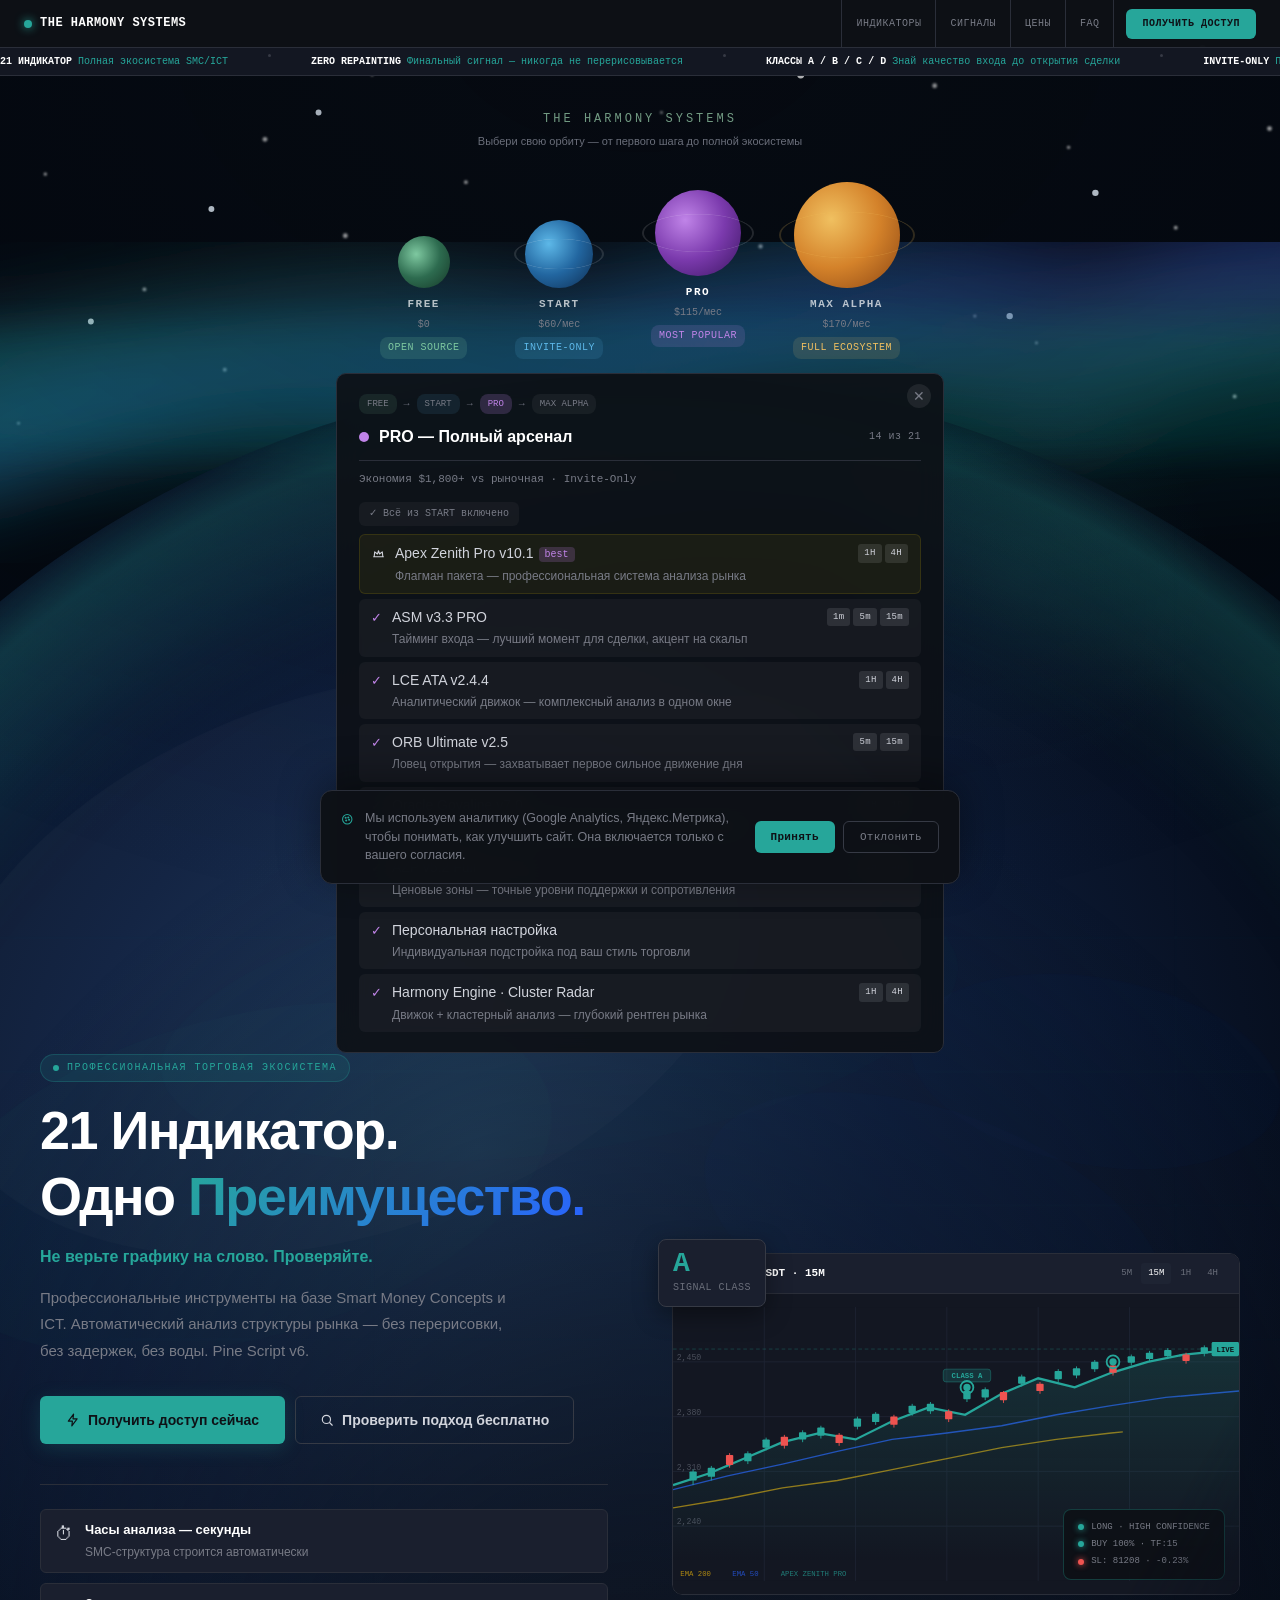
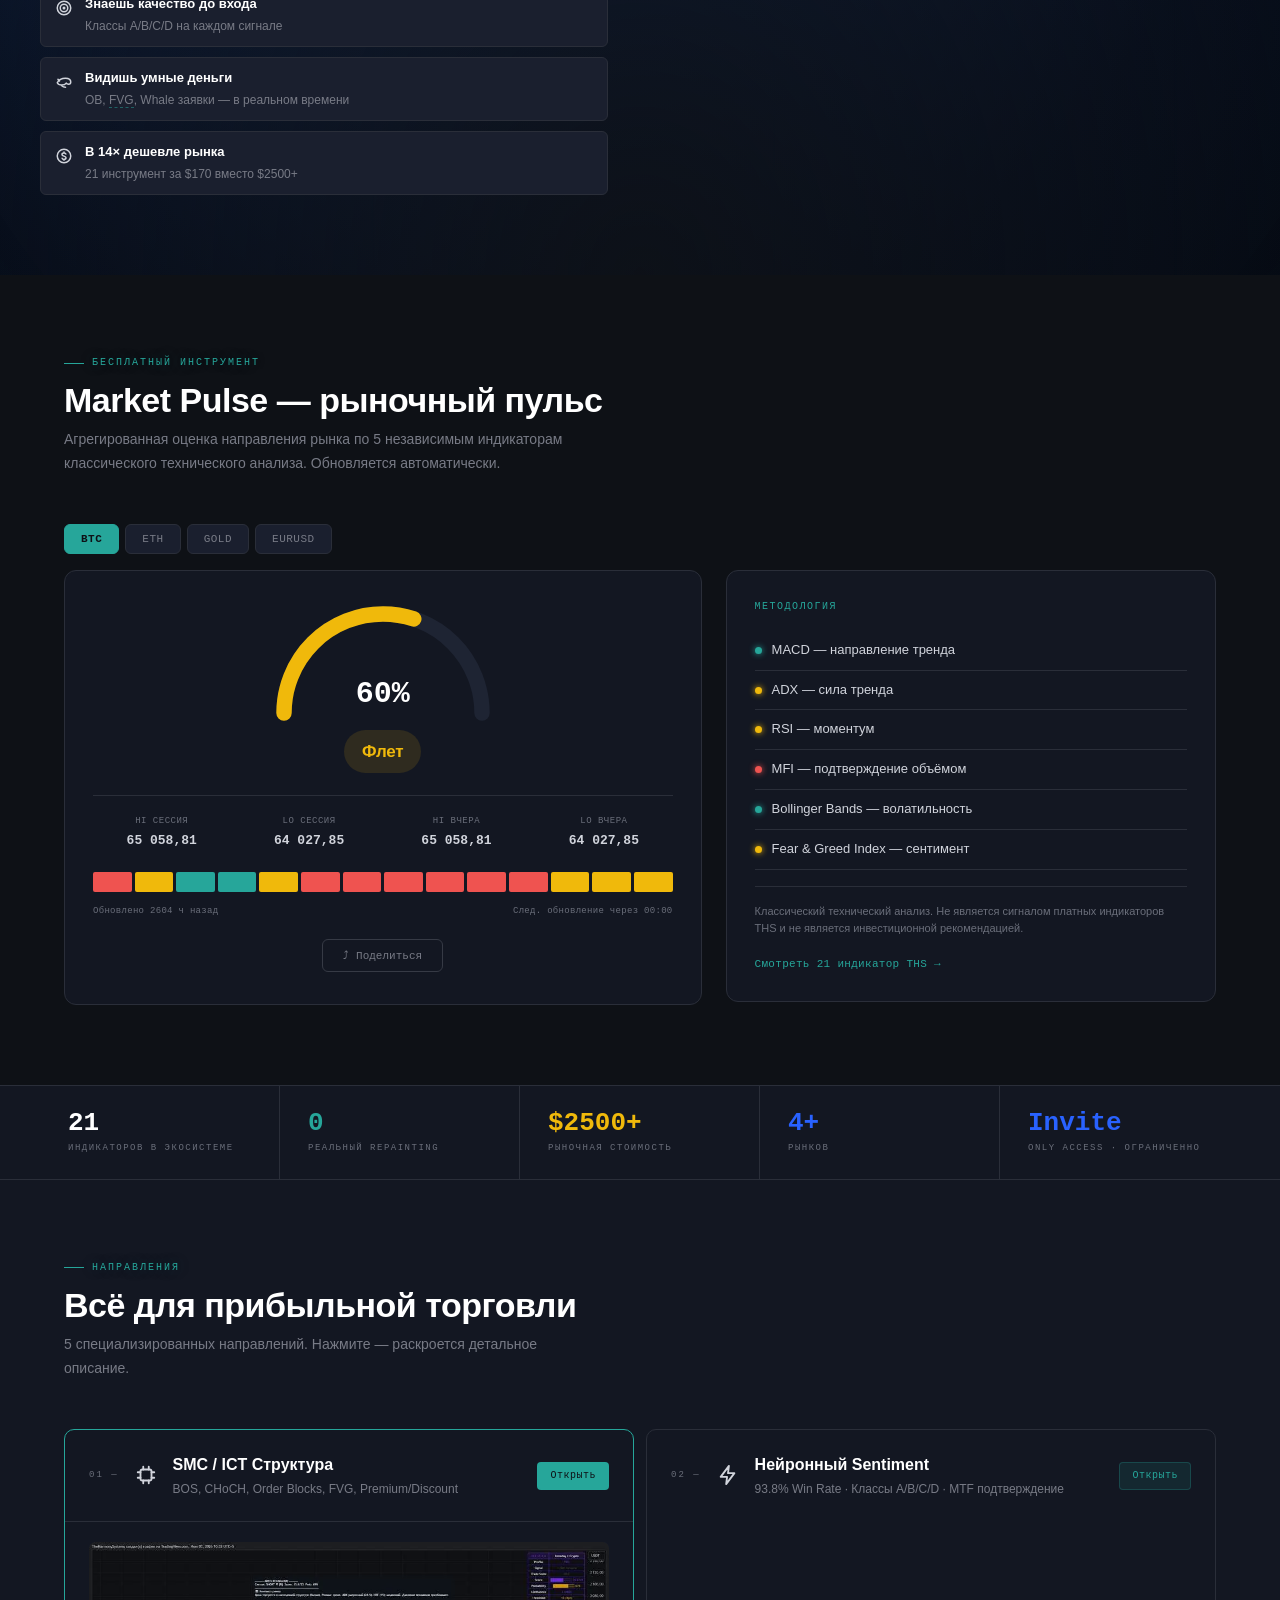
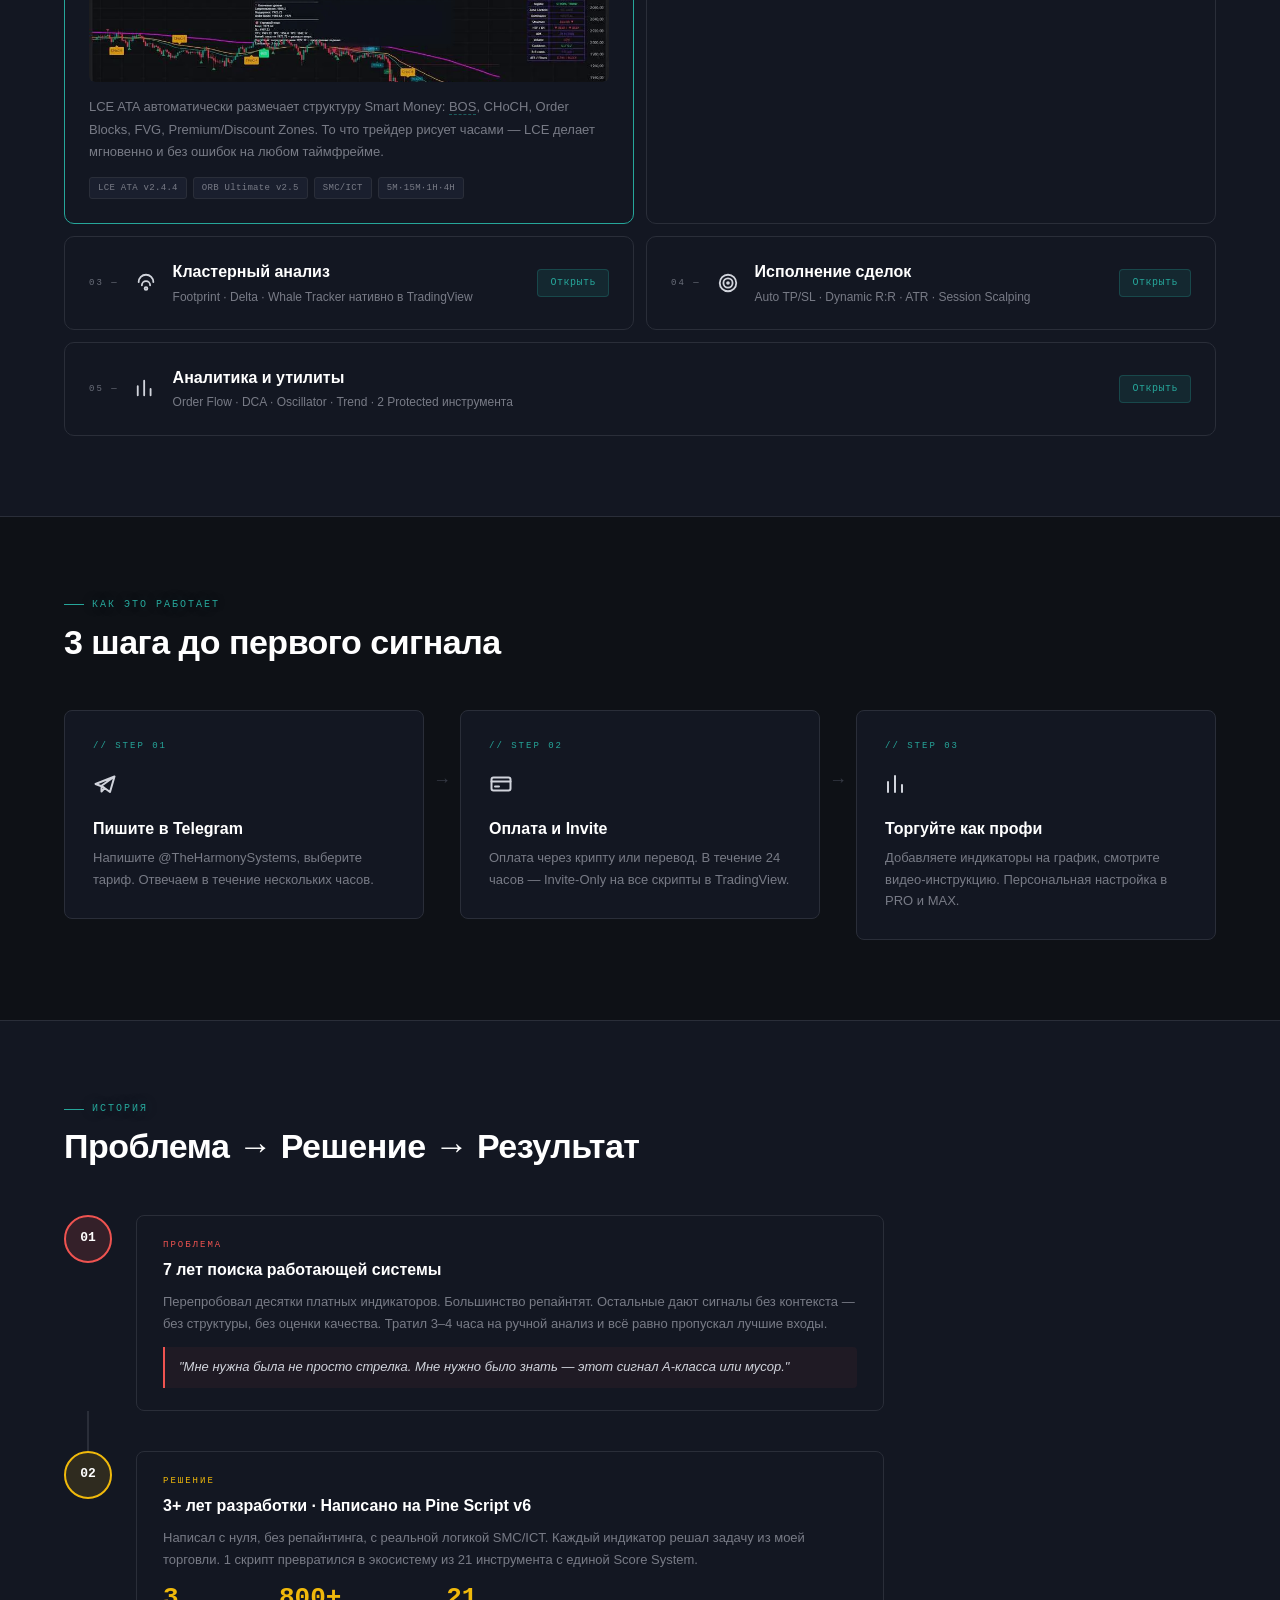
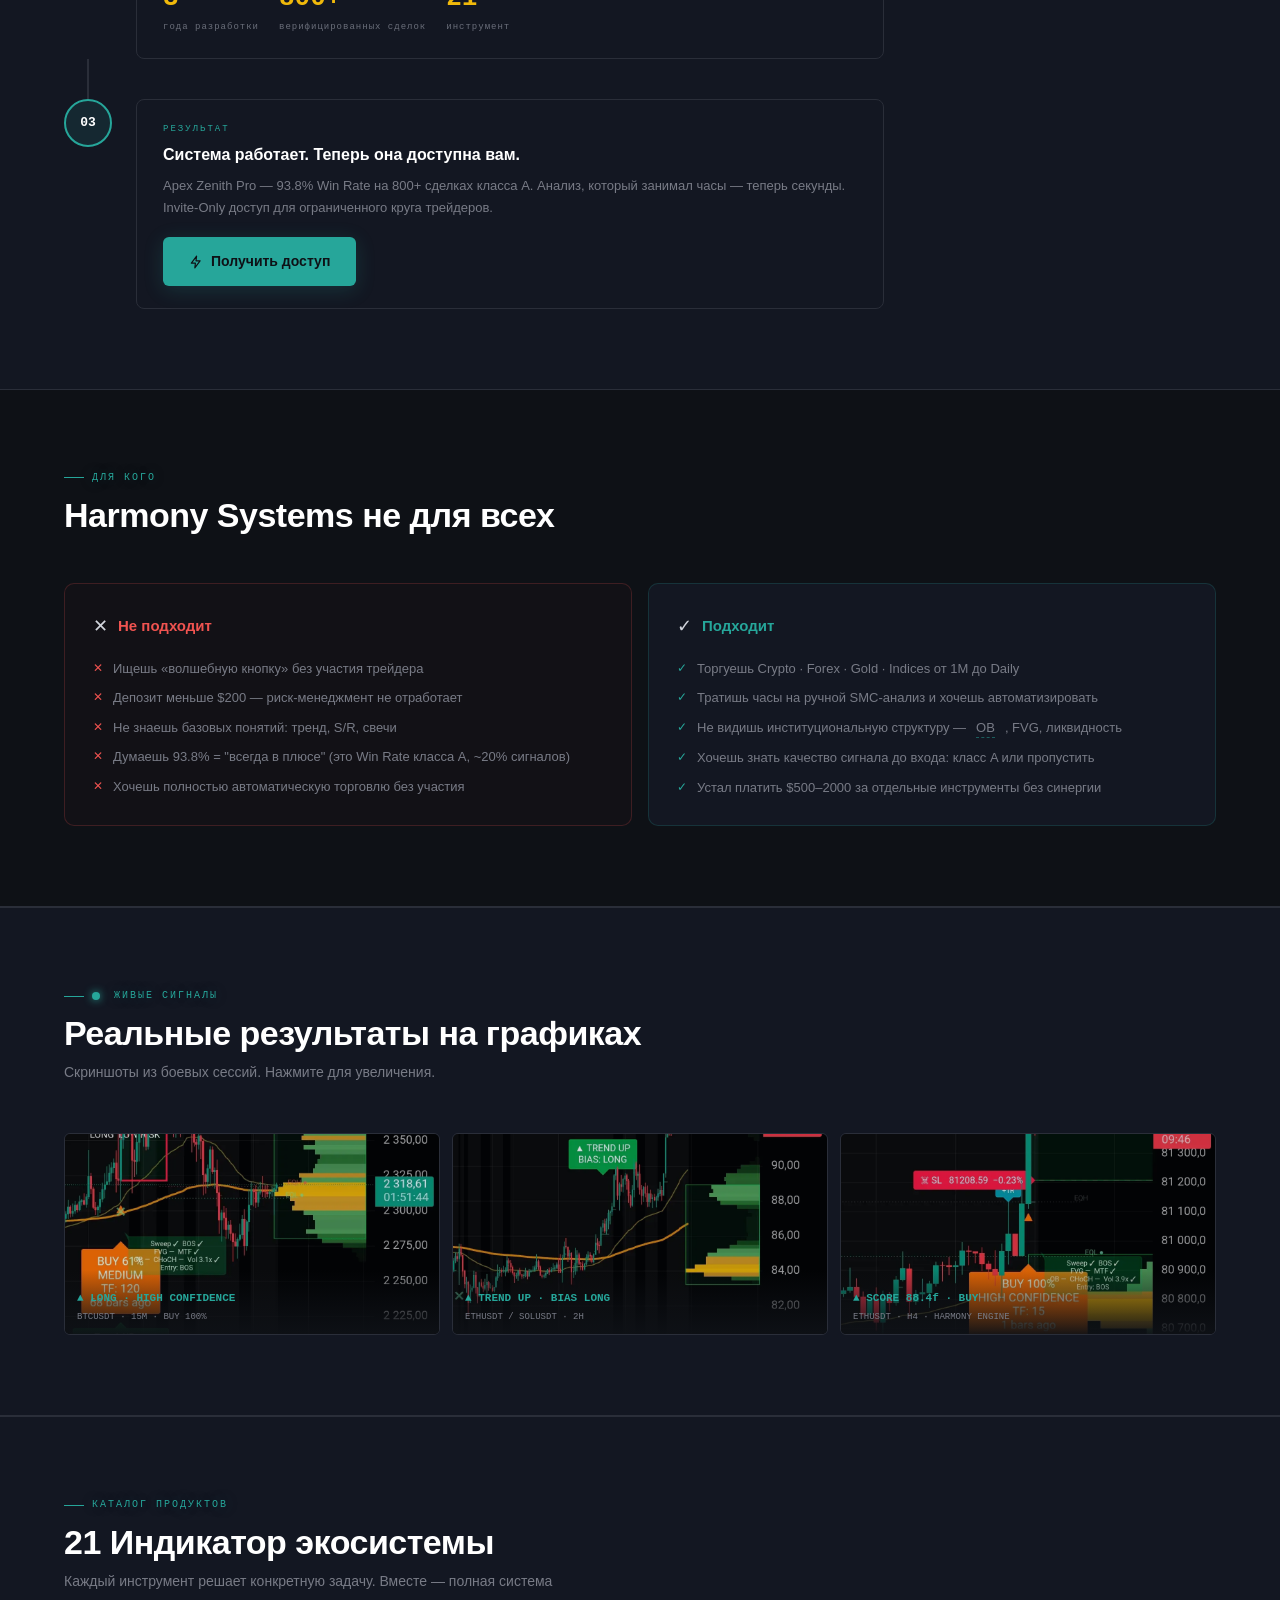
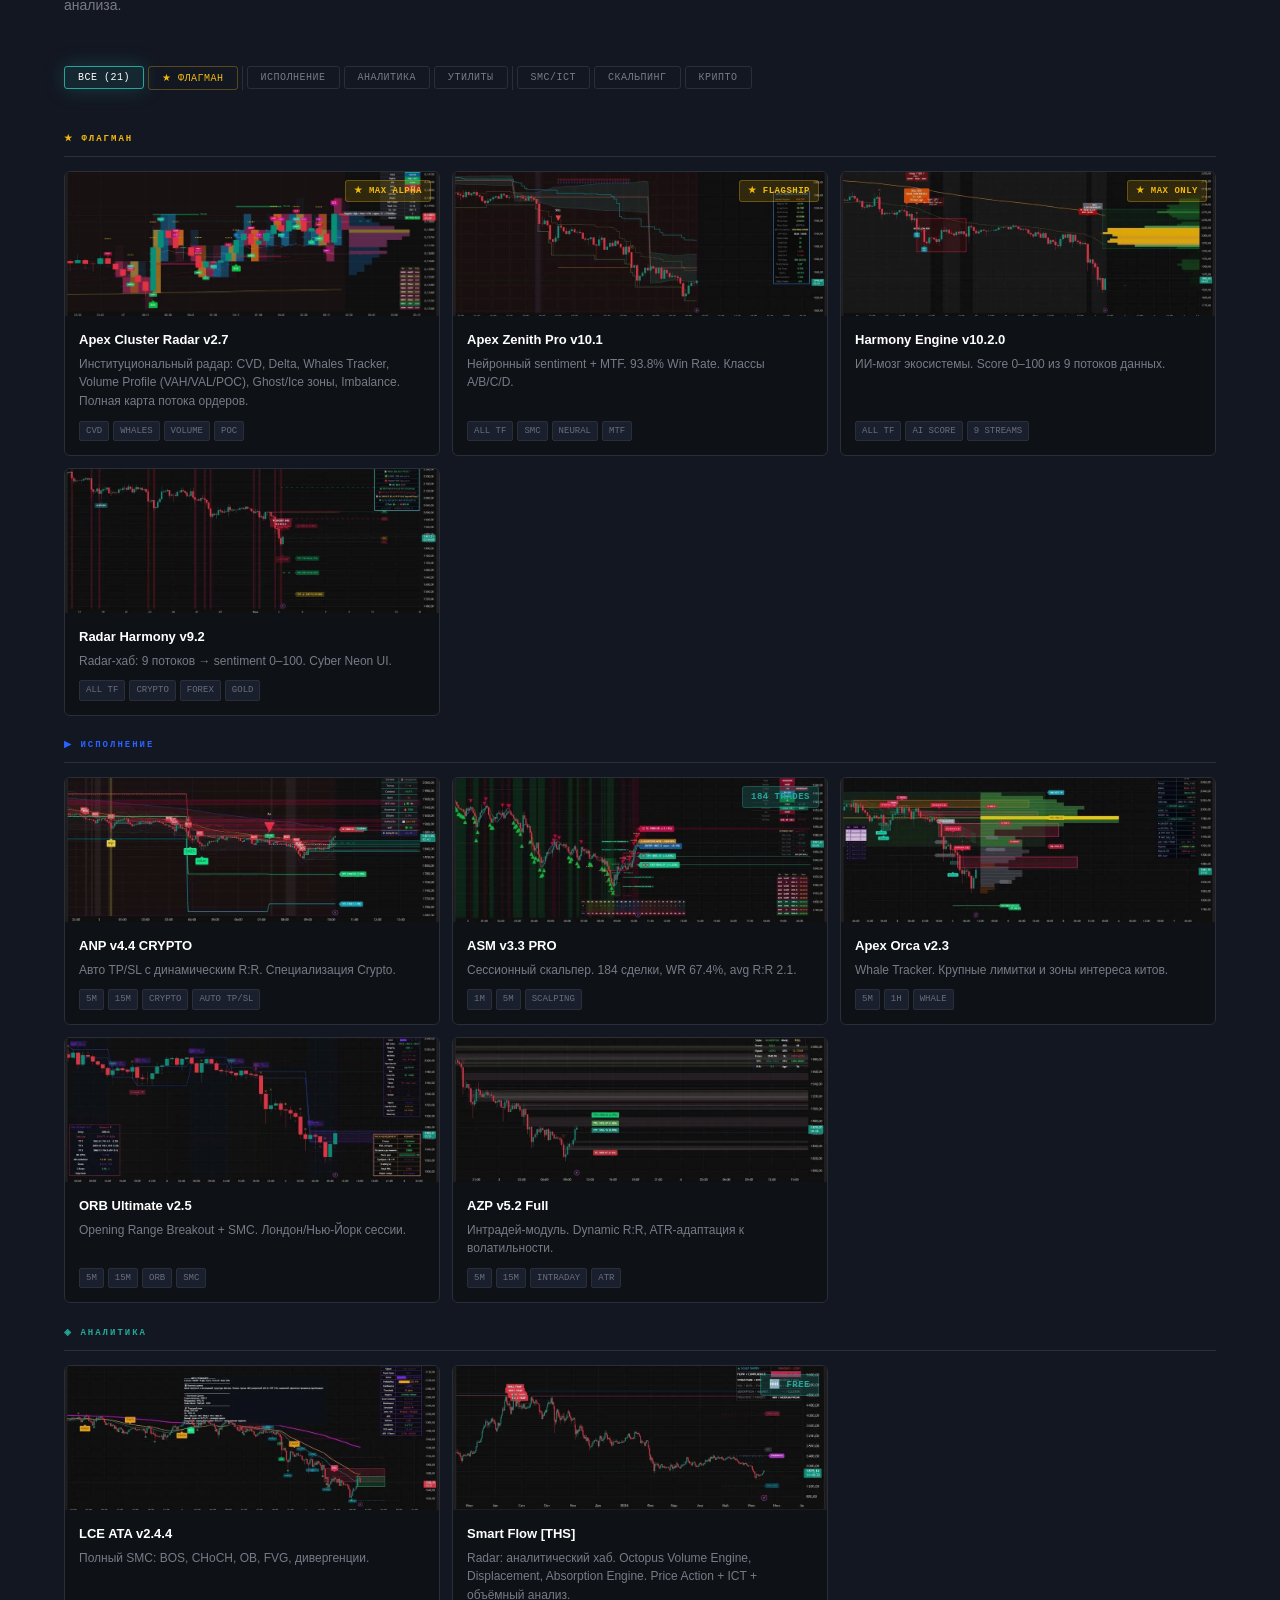
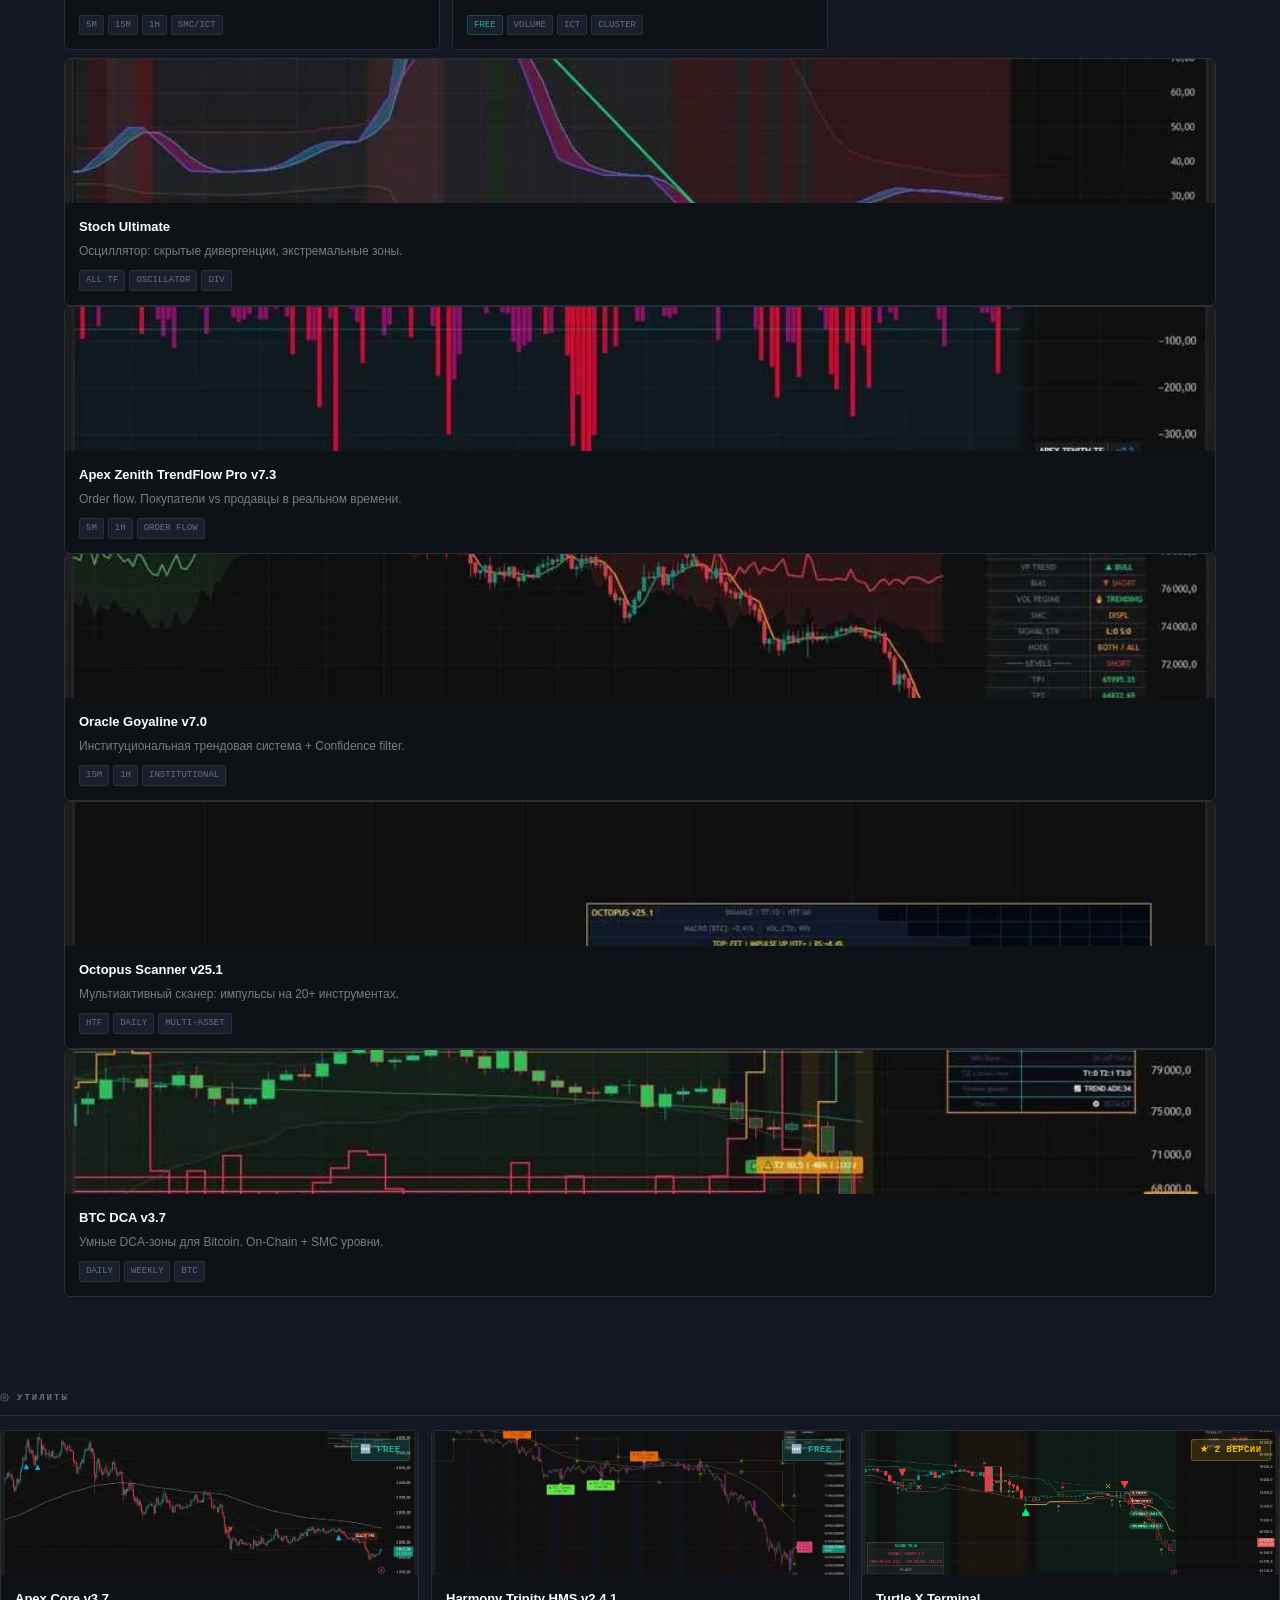
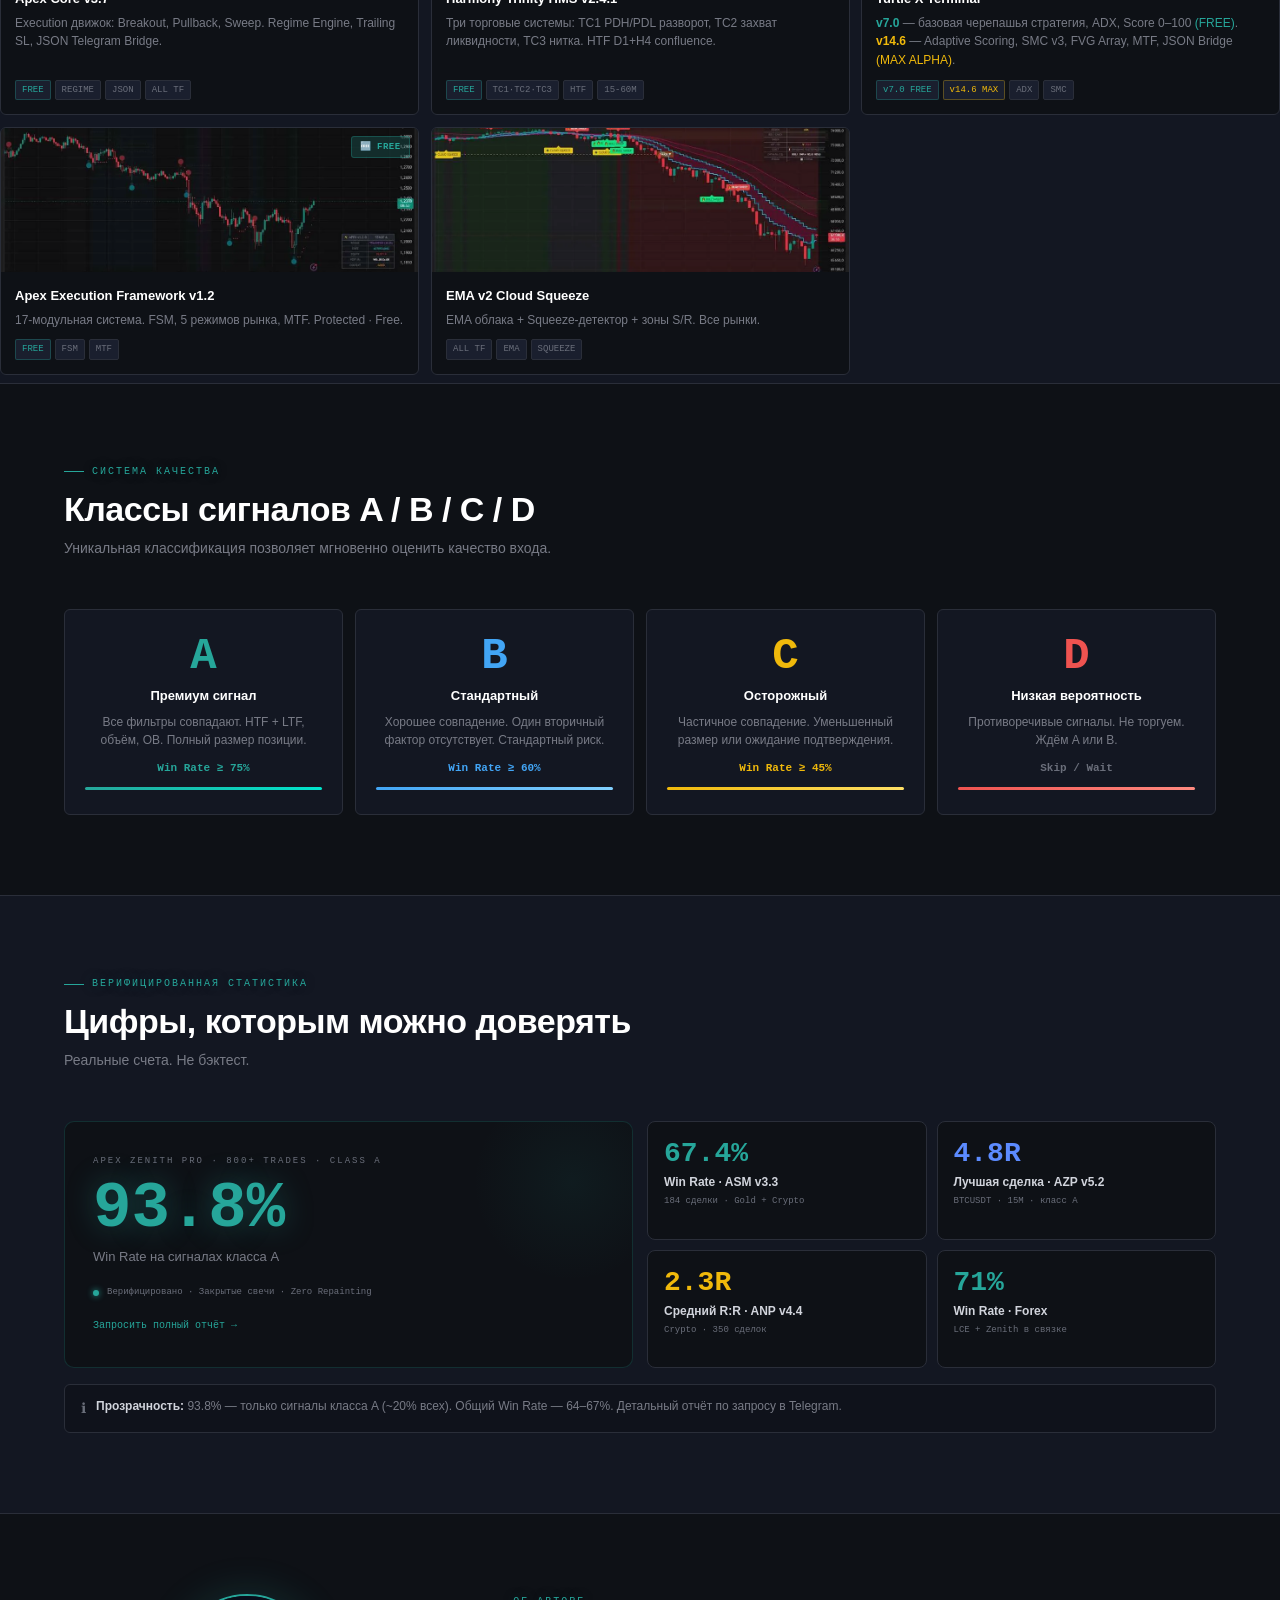
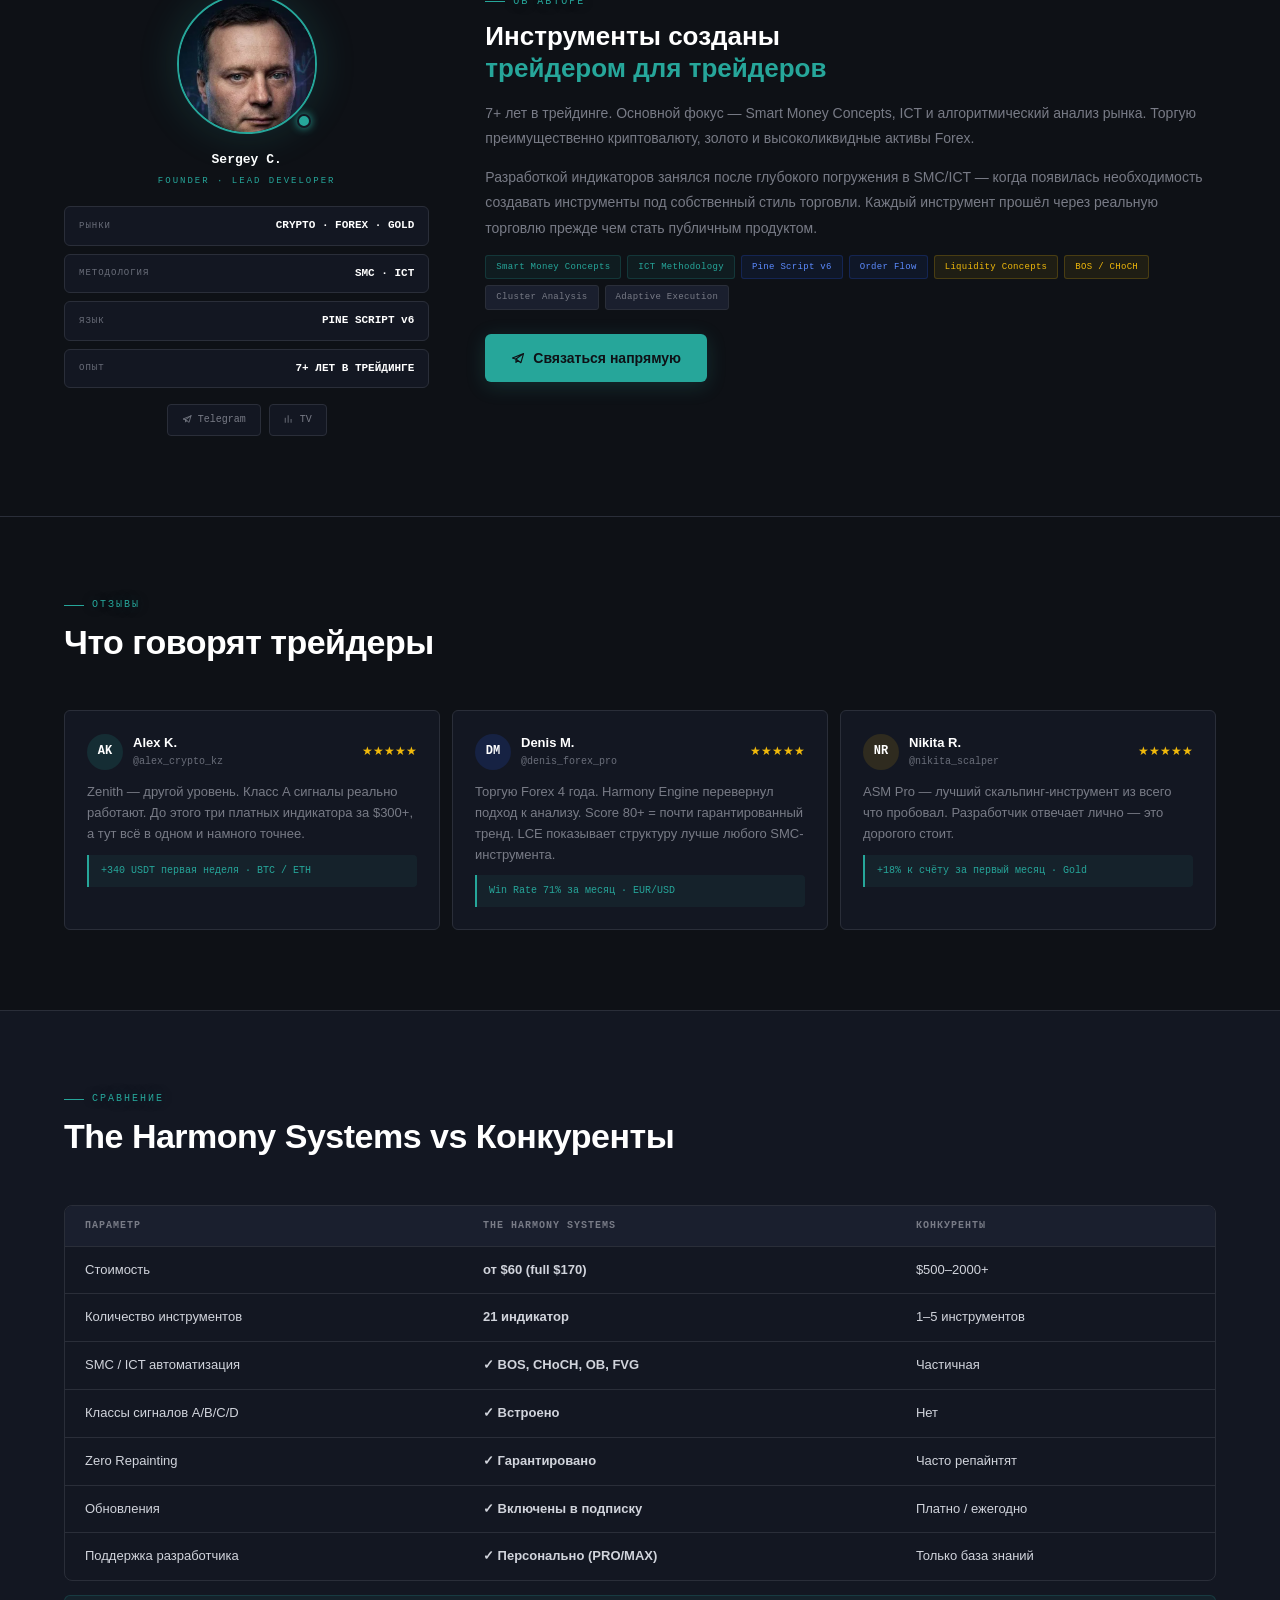
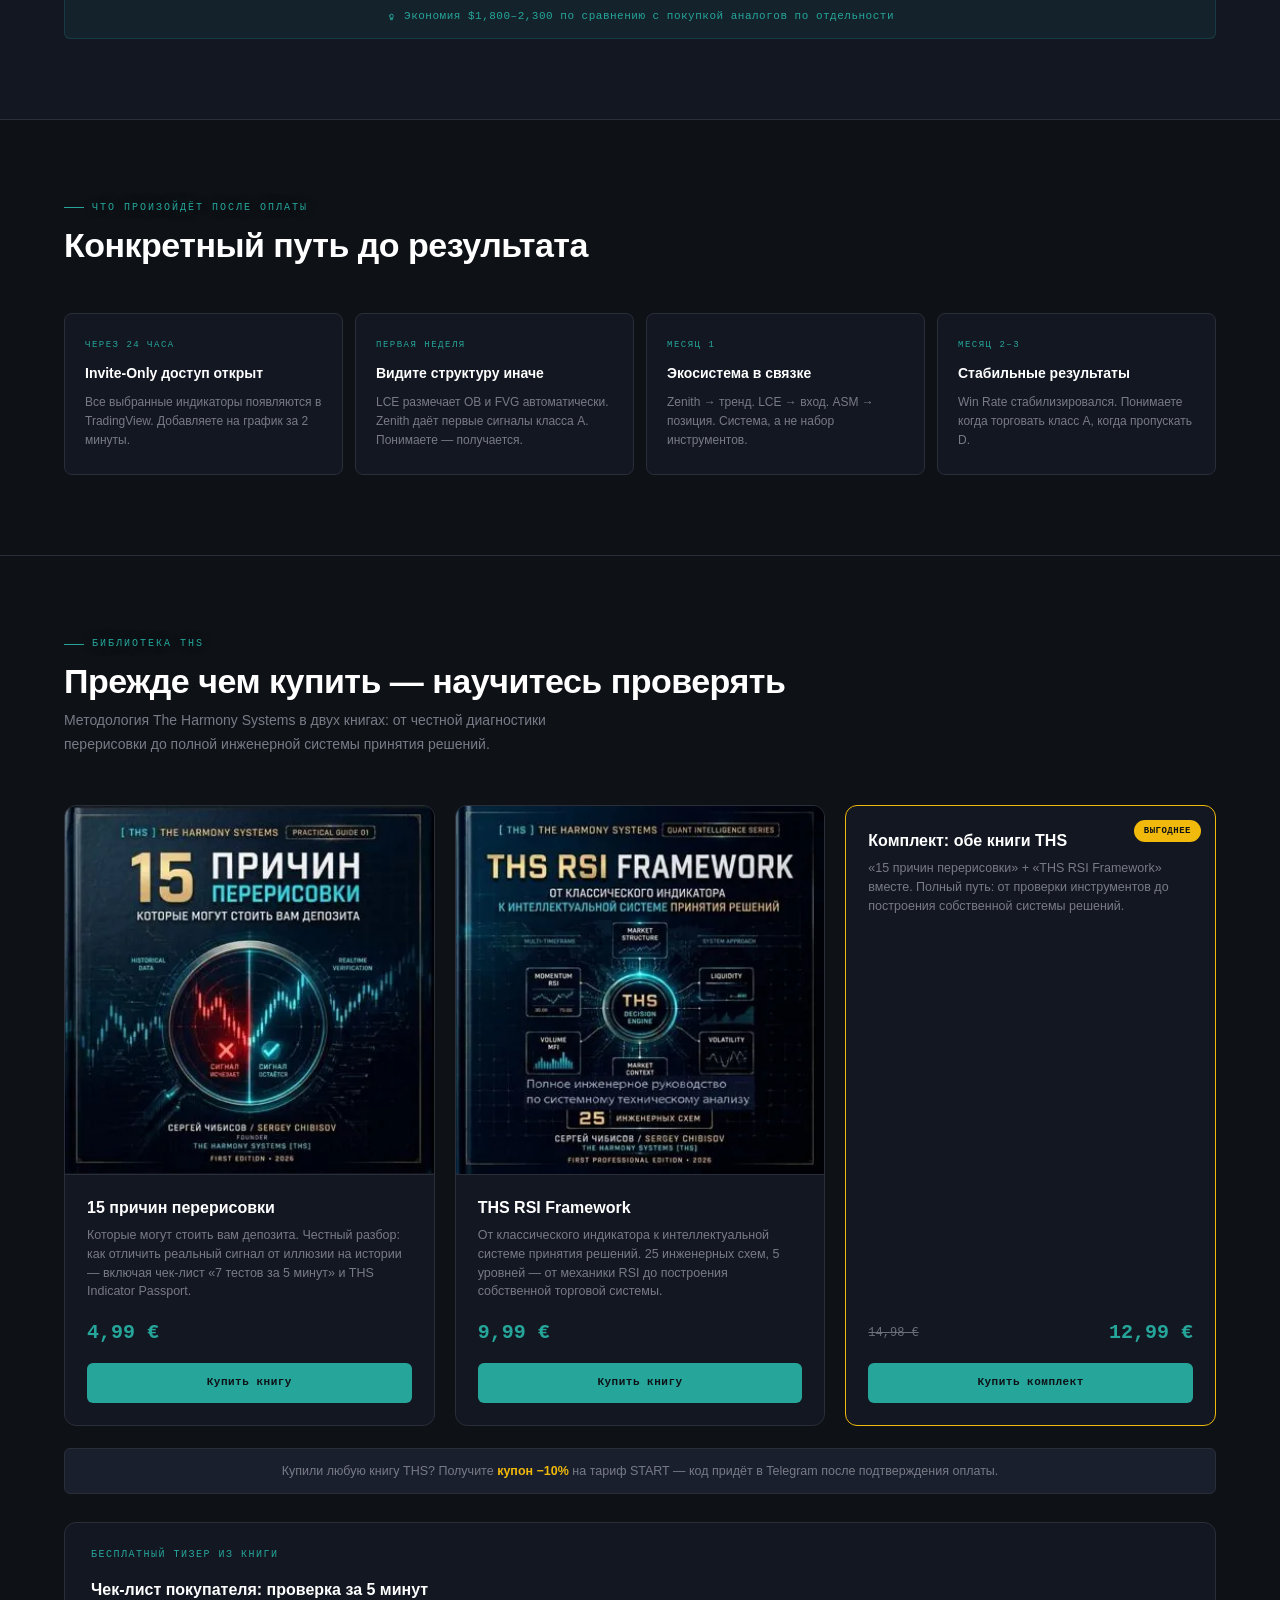
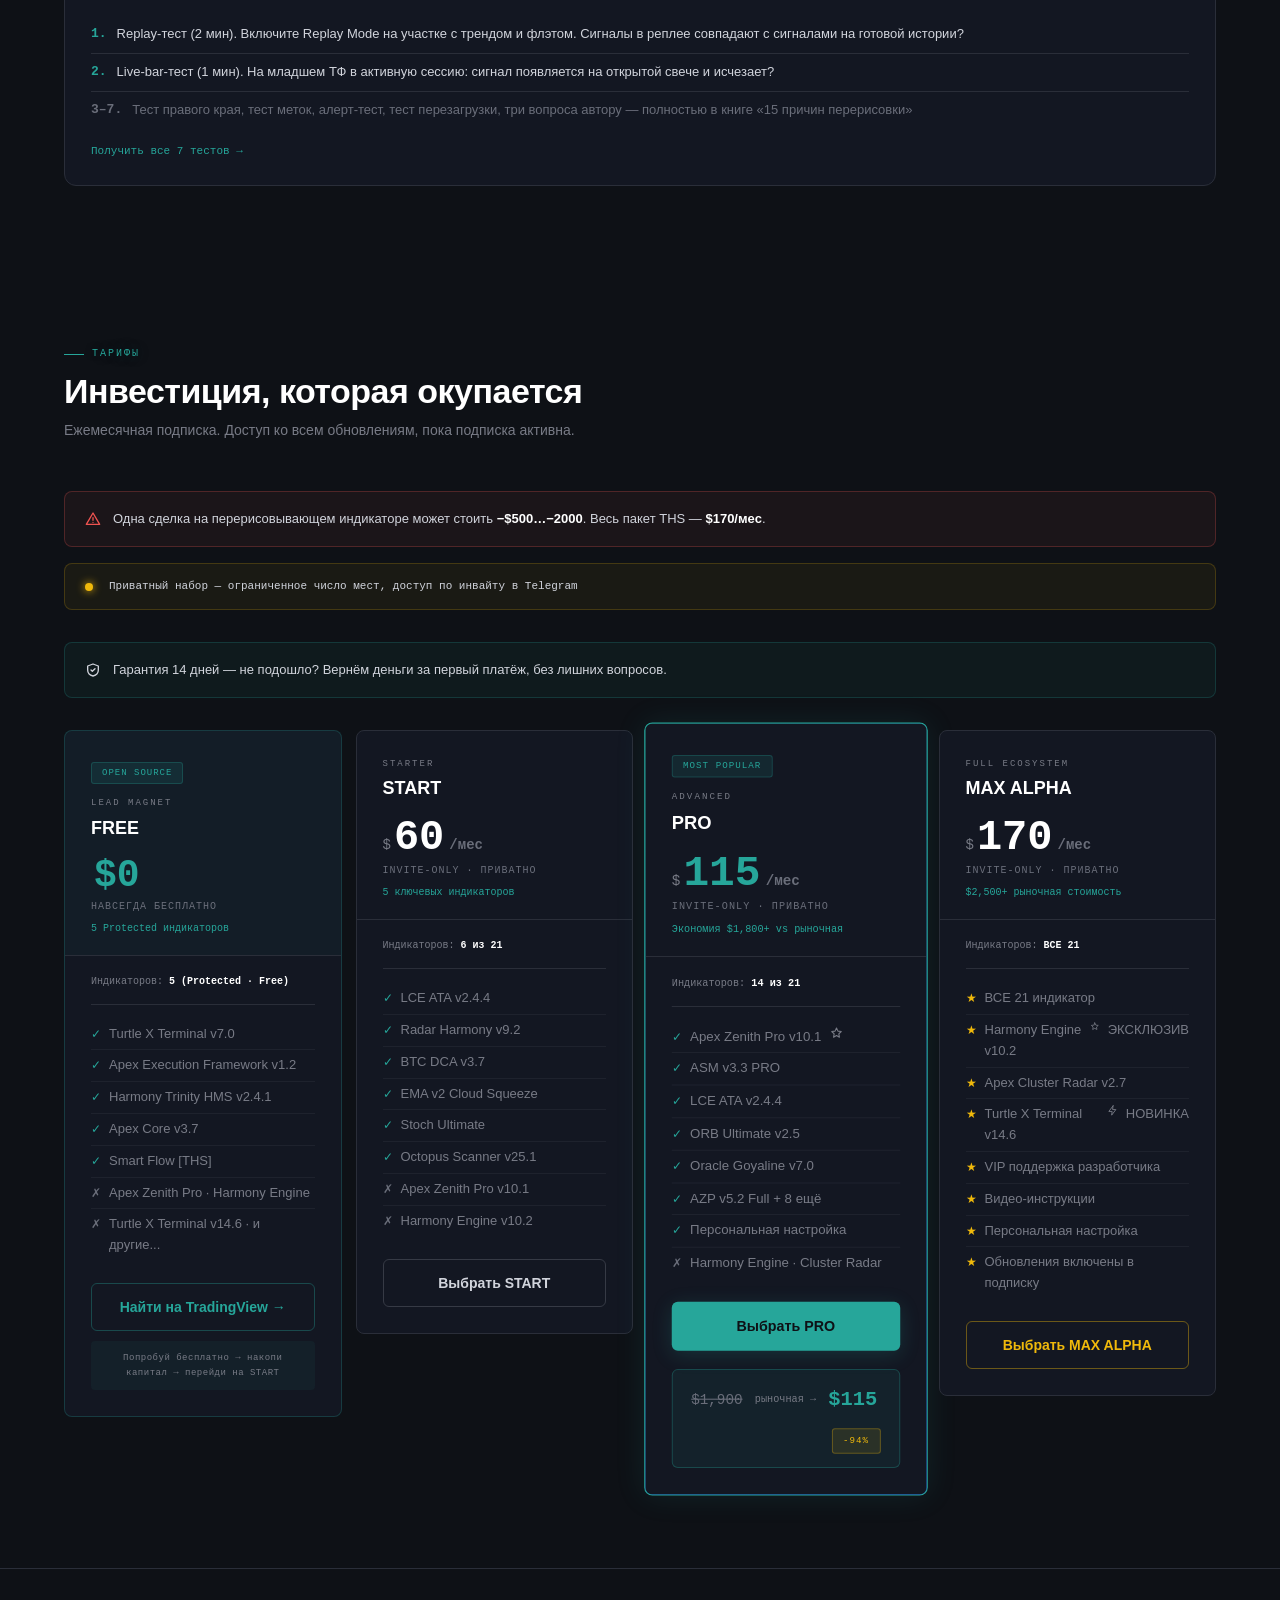
==== index.html @ ad7d775b "Add files via upload" ====
<!DOCTYPE html>
<html lang="ru">
<head>
<meta charset="UTF-8">

  <!-- ══ WEB ANALYTICS — loaded only after consent, see consent banner + loadAnalytics() near </body> ══ -->
  <!-- Google Analytics 4 ID: G-VMQNHNFKMB, Yandex.Metrika ID: 109840293 -->




<meta name="viewport" content="width=device-width, initial-scale=1.0">
<title>The Harmony Systems — 21 Профессиональный Индикатор TradingView</title>
<meta name="description" content="Профессиональная экосистема 21 индикатор для TradingView. SMC/ICT, кластерный анализ, нейронный sentiment. Pine Script v6. Zero Repainting. Invite-Only от $60.">
  <link rel="preconnect" href="https://fonts.googleapis.com">
<link href="https://fonts.googleapis.com/css2?family=IBM+Plex+Mono:wght@400;500;600;700&family=DM+Sans:wght@300;400;500;600;700&display=swap" rel="stylesheet">
<style>
:root{
  --bg:#0e1116;--bg2:#131722;--bg3:#1a1f2e;--bg4:#1e2433;
  --border:#2a2e39;--border2:#363a45;
  --text:#d1d4dc;--text2:#787b86;--text3:#6a6e7a;--white:#ffffff;
  --green:#26a69a;--green2:#089981;--green-glow:rgba(38,166,154,.12);
  --red:#ef5350;--gold:#f0b90b;--gold2:#d4a017;
  --blue:#2962ff;--blue2:#1e53e5;--blue-glow:rgba(41,98,255,.12);
  --mono:'IBM Plex Mono',monospace;--sans:'DM Sans',sans-serif;--r:6px;
}
*{margin:0;padding:0;box-sizing:border-box;}
:focus-visible{outline:2px solid var(--green);outline-offset:2px;border-radius:2px;}
.calc-slider:focus-visible{outline-offset:4px;}
html{scroll-behavior:smooth;}
body{font-family:var(--sans);background:var(--bg);color:var(--text);overflow-x:hidden;line-height:1.6;}
::-webkit-scrollbar{width:5px;}
::-webkit-scrollbar-track{background:var(--bg);}
::-webkit-scrollbar-thumb{background:var(--border2);border-radius:3px;}
a{text-decoration:none;}
@keyframes pulse{0%,100%{opacity:1;transform:scale(1)}50%{opacity:.55;transform:scale(.8)}}
@keyframes ticker{0%{transform:translateX(0)}100%{transform:translateX(-50%)}}
@keyframes auroraFloat{0%,100%{transform:translate(0,0) scale(1)}33%{transform:translate(20px,-15px) scale(1.05)}66%{transform:translate(-10px,20px) scale(.97)}}
@keyframes cd-tick{0%,100%{transform:scale(1)}50%{transform:scale(1.08)}}

/* NAV */
.nav{position:fixed;top:0;left:0;right:0;z-index:1000;height:48px;display:flex;align-items:center;padding:0 24px;gap:28px;background:rgba(14,17,22,.97);backdrop-filter:blur(14px);border-bottom:1px solid var(--border);}
.nav-logo{font-family:var(--mono);font-size:12px;font-weight:700;color:var(--white);letter-spacing:.5px;display:flex;align-items:center;gap:8px;flex-shrink:0;}
.nav-dot{width:8px;height:8px;background:var(--green);border-radius:50%;box-shadow:0 0 10px var(--green);animation:pulse 2.4s infinite;flex-shrink:0;}
.nav-links{display:flex;align-items:center;gap:0;margin-left:auto;}
.nav-links a{font-family:var(--mono);font-size:10px;color:var(--text2);padding:0 14px;height:48px;display:flex;align-items:center;border-right:1px solid var(--border);transition:color .2s,background .2s;letter-spacing:.5px;}
.nav-links a:first-child{border-left:1px solid var(--border);}
.nav-links a:hover{color:var(--white);background:var(--bg3);}
.nav-cta{margin-left:12px;background:var(--green)!important;color:var(--bg)!important;font-weight:700!important;border-radius:var(--r);height:30px!important;padding:0 16px!important;border:none!important;transition:background .2s!important;}
.nav-cta:hover{background:var(--green2)!important;}

/* TICKER */
.ticker{position:fixed;top:48px;left:0;right:0;z-index:999;height:28px;background:var(--bg2);border-bottom:1px solid var(--border);overflow:hidden;display:flex;align-items:center;}
.ticker-track{display:flex;gap:40px;animation:ticker 32s linear infinite;white-space:nowrap;}
.tick{font-family:var(--mono);font-size:10px;display:flex;align-items:center;gap:6px;flex-shrink:0;}
.tick-sym{color:var(--white);font-weight:600;}.tick-up{color:var(--green);}.tick-dn{color:var(--red);}
.tick-sep{width:3px;height:3px;background:var(--border2);border-radius:50%;}

/* HERO */
.hero{min-height:100vh;padding:90px 24px 80px;position:relative;display:flex;flex-direction:column;align-items:center;overflow:hidden;}
.hero-bg{position:absolute;inset:0;background:radial-gradient(ellipse 60% 50% at 80% 30%,rgba(38,166,154,.07),transparent),radial-gradient(ellipse 40% 60% at 10% 70%,rgba(41,98,255,.05),transparent);pointer-events:none;}
.hero-grid-bg{position:absolute;inset:0;pointer-events:none;background-image:linear-gradient(var(--border) 1px,transparent 1px),linear-gradient(90deg,var(--border) 1px,transparent 1px);background-size:60px 60px;opacity:.1;mask-image:radial-gradient(ellipse 80% 80% at 50% 50%,black,transparent);}
.aurora-wrap{position:absolute;inset:0;overflow:hidden;pointer-events:none;}
.aurora{position:absolute;border-radius:50%;filter:blur(80px);animation:auroraFloat 20s ease-in-out infinite;}
.aurora-1{width:500px;height:500px;top:-100px;right:-50px;background:radial-gradient(circle,rgba(38,166,154,.07),transparent 70%);}
.aurora-2{width:350px;height:350px;bottom:0;left:5%;background:radial-gradient(circle,rgba(41,98,255,.05),transparent 70%);animation-delay:-7s;}
.hero-inner{max-width:1200px;margin:0 auto;width:100%;display:grid;grid-template-columns:1fr 1fr;gap:64px;align-items:center;position:relative;z-index:2;}
.hero-tag{display:inline-flex;align-items:center;gap:8px;font-family:var(--mono);font-size:10px;color:var(--green);letter-spacing:1.5px;text-transform:uppercase;background:var(--green-glow);border:1px solid rgba(38,166,154,.25);padding:5px 12px;border-radius:30px;margin-bottom:20px;}
.hero-tag-dot{width:6px;height:6px;background:var(--green);border-radius:50%;animation:pulse 2s infinite;}
.hero h1{font-family:var(--sans);font-size:54px;font-weight:700;color:var(--white);line-height:1.05;letter-spacing:-1.5px;margin-bottom:18px;}
.hero h1 em{font-style:normal;background:linear-gradient(135deg,var(--green),var(--blue));-webkit-background-clip:text;-webkit-text-fill-color:transparent;background-clip:text;}
.hero-sub{font-size:15px;color:var(--text2);line-height:1.75;max-width:480px;margin-bottom:32px;}
.hero-btns{display:flex;gap:10px;flex-wrap:wrap;margin-bottom:40px;}
.btn-primary{display:inline-flex;align-items:center;gap:8px;background:var(--green);color:var(--bg);font-family:var(--sans);font-size:14px;font-weight:700;padding:13px 26px;border-radius:var(--r);transition:background .2s,transform .15s,box-shadow .2s;box-shadow:0 4px 20px rgba(38,166,154,.2);}
.btn-primary:hover{background:var(--green2);transform:translateY(-2px);box-shadow:0 8px 30px rgba(38,166,154,.3);}
.btn-outline{display:inline-flex;align-items:center;gap:8px;background:transparent;color:var(--text);font-family:var(--sans);font-size:14px;font-weight:600;padding:12px 24px;border-radius:var(--r);border:1px solid var(--border2);transition:border-color .2s,background .2s,transform .15s;}
.btn-outline:hover{border-color:var(--green);background:var(--green-glow);transform:translateY(-2px);}
.hero-stats{display:flex;gap:28px;padding-top:28px;border-top:1px solid var(--border);}
.hero-stat-val{font-family:var(--mono);font-size:24px;font-weight:700;color:var(--white);line-height:1;}
.hero-stat-val.g{color:var(--green);}.hero-stat-val.au{color:var(--gold);}
.hero-stat-lbl{font-family:var(--mono);font-size:9px;color:var(--text3);letter-spacing:1px;text-transform:uppercase;margin-top:4px;}
.hero-chart{background:var(--bg2);border:1px solid var(--border);border-radius:10px;overflow:hidden;box-shadow:0 20px 60px rgba(0,0,0,.5);}
.chart-bar{display:flex;align-items:center;gap:8px;padding:9px 14px;background:var(--bg3);border-bottom:1px solid var(--border);}
.chart-dots{display:flex;gap:5px;}
.chart-dot{width:10px;height:10px;border-radius:50%;}
.chart-dot.r{background:#ef5350;}.chart-dot.y{background:#f0b90b;}.chart-dot.g{background:#26a69a;}
.chart-sym{font-family:var(--mono);font-size:11px;color:var(--white);font-weight:700;margin-left:4px;}
.chart-tfs{display:flex;gap:2px;margin-left:auto;}
.chart-tf{font-family:var(--mono);font-size:9px;color:var(--text3);padding:3px 7px;border-radius:3px;}
.chart-tf.on{background:var(--bg4);color:var(--white);}
.chart-body{position:relative;height:270px;background:var(--bg2);overflow:hidden;}
.chart-img-hero{width:100%;height:100%;object-fit:cover;opacity:.85;}
.hero-signal{position:absolute;bottom:14px;right:14px;background:rgba(14,17,22,.92);border:1px solid rgba(38,166,154,.3);border-radius:8px;padding:10px 14px;backdrop-filter:blur(8px);font-family:var(--mono);z-index:5;}
.hs-row{display:flex;align-items:center;gap:7px;margin-bottom:3px;}
.hs-row:last-child{margin-bottom:0;}
.hs-dot{width:6px;height:6px;border-radius:50%;flex-shrink:0;}
.hs-dot.buy{background:var(--green);box-shadow:0 0 6px var(--green);}
.hs-dot.sell{background:var(--red);box-shadow:0 0 6px var(--red);}
.hs-lbl{font-size:9px;color:var(--text2);}
.class-badge{position:absolute;top:-14px;left:-14px;background:var(--bg3);border:1px solid var(--border2);border-radius:8px;padding:10px 14px;font-family:var(--mono);box-shadow:0 8px 24px rgba(0,0,0,.4);z-index:6;}
.class-badge-val{font-size:28px;font-weight:700;color:var(--green);line-height:1;}
.class-badge-lbl{font-size:10px;color:var(--text3);letter-spacing:.5px;margin-top:2px;}

/* STRIP */
.strip{background:var(--bg2);border-top:1px solid var(--border);border-bottom:1px solid var(--border);}
.strip-inner{max-width:1200px;margin:0 auto;display:grid;grid-template-columns:repeat(5,1fr);}
.strip-cell{padding:24px 0 24px 28px;border-right:1px solid var(--border);}
.strip-cell:last-child{border-right:none;}
.strip-val{font-family:var(--mono);font-size:26px;font-weight:700;color:var(--white);line-height:1;margin-bottom:5px;}
.strip-val.g{color:var(--green);}.strip-val.au{color:var(--gold);}.strip-val.b{color:var(--blue);}
.strip-lbl{font-family:var(--mono);font-size:9px;color:var(--text3);text-transform:uppercase;letter-spacing:1.5px;}

/* SECTIONS */
.section{max-width:1200px;margin:0 auto;padding:80px 24px;}
.section-label{font-family:var(--mono);font-size:10px;color:var(--green);letter-spacing:2px;text-transform:uppercase;margin-bottom:10px;display:flex;align-items:center;gap:8px;}
.section-label::before{content:'';display:block;width:20px;height:1px;background:var(--green);}
.section-title{font-size:34px;font-weight:700;color:var(--white);letter-spacing:-.5px;margin-bottom:8px;line-height:1.15;}
.section-sub{font-size:14px;color:var(--text2);max-width:540px;line-height:1.7;}
.section-head{margin-bottom:48px;}

/* BENTO (AI Empire style) */
.bento-grid{display:grid;grid-template-columns:1fr 1fr;gap:12px;}
.bento-card{background:var(--bg2);border:1px solid var(--border);border-radius:10px;overflow:hidden;cursor:pointer;transition:border-color .25s;position:relative;}
.bento-card:hover{border-color:var(--border2);}
.bento-card.open{border-color:var(--green);}
.bento-head{display:flex;align-items:center;padding:22px 24px;gap:16px;}
.bento-num{font-family:var(--mono);font-size:9px;color:var(--text3);letter-spacing:2px;flex-shrink:0;}
.bento-icon{font-size:22px;flex-shrink:0;}
.bento-info{flex:1;}
.bento-title{font-size:16px;font-weight:700;color:var(--white);margin-bottom:3px;}
.bento-short{font-size:12px;color:var(--text2);}
.bento-toggle{font-family:var(--mono);font-size:10px;color:var(--green);padding:5px 12px;border:1px solid rgba(38,166,154,.25);border-radius:4px;background:var(--green-glow);letter-spacing:.5px;white-space:nowrap;flex-shrink:0;transition:background .2s;}
.bento-card.open .bento-toggle{background:var(--green);color:var(--bg);}
.bento-body{max-height:0;overflow:hidden;transition:max-height .4s ease;border-top:0px solid var(--border);}
.bento-card.open .bento-body{max-height:400px;border-top:1px solid var(--border);}
.bento-content{padding:20px 24px 24px;}
.bento-desc{font-size:13px;color:var(--text2);line-height:1.7;margin-bottom:14px;}
.bento-tags{display:flex;gap:6px;flex-wrap:wrap;}
.bento-tag{font-family:var(--mono);font-size:9px;color:var(--text2);background:var(--bg3);border:1px solid var(--border);padding:3px 8px;border-radius:3px;letter-spacing:.3px;}
.bento-preview{height:110px;background:var(--bg3);border-radius:6px;margin-bottom:14px;overflow:hidden;position:relative;}
.bento-preview svg{width:100%;height:100%;}

/* FOR WHOM */
.two-cols{display:grid;grid-template-columns:1fr 1fr;gap:16px;}
.col-card{background:var(--bg2);border:1px solid var(--border);border-radius:10px;padding:28px;}
.col-card.no{border-color:rgba(239,83,80,.2);background:rgba(239,83,80,.02);}
.col-card.yes{border-color:rgba(38,166,154,.2);}
.col-head{display:flex;align-items:center;gap:10px;margin-bottom:18px;}
.col-head-title{font-size:15px;font-weight:700;}
.col-list{list-style:none;display:flex;flex-direction:column;gap:10px;}
.col-list li{display:flex;align-items:flex-start;gap:10px;font-size:13px;color:var(--text2);line-height:1.5;}
.col-mark{font-family:var(--mono);font-size:12px;flex-shrink:0;margin-top:1px;}
.col-mark.p{color:var(--green);}.col-mark.m{color:var(--red);}

/* TIMELINE */
.timeline{display:flex;flex-direction:column;gap:0;max-width:820px;}
.tl-step{display:flex;gap:24px;align-items:flex-start;}
.tl-node{width:48px;height:48px;border-radius:50%;display:flex;align-items:center;justify-content:center;flex-shrink:0;font-family:var(--mono);font-size:13px;font-weight:700;color:var(--white);}
.tl-node.red{background:rgba(239,83,80,.15);border:2px solid var(--red);}
.tl-node.amber{background:rgba(240,185,11,.12);border:2px solid var(--gold);}
.tl-node.green{background:var(--green-glow);border:2px solid var(--green);}
.tl-line{width:2px;height:40px;background:var(--border);margin-left:23px;}
.tl-body{background:var(--bg2);border:1px solid var(--border);border-radius:8px;padding:22px 26px;flex:1;}
.tl-label{font-family:var(--mono);font-size:9px;letter-spacing:2px;text-transform:uppercase;margin-bottom:5px;}
.tl-label.r{color:var(--red);}.tl-label.a{color:var(--gold);}.tl-label.g{color:var(--green);}
.tl-title{font-size:16px;font-weight:700;color:var(--white);margin-bottom:8px;}
.tl-desc{font-size:13px;color:var(--text2);line-height:1.7;}
.tl-quote{margin-top:12px;padding:10px 14px;background:rgba(239,83,80,.05);border-left:2px solid var(--red);border-radius:0 4px 4px 0;font-size:13px;color:var(--text);font-style:italic;line-height:1.6;}
.tl-stat-row{display:flex;gap:20px;margin-top:14px;flex-wrap:wrap;}
.tl-stat-val{font-family:var(--mono);font-size:26px;font-weight:700;color:var(--gold);display:block;line-height:1;}
.tl-stat-lbl{font-family:var(--mono);font-size:9px;color:var(--text3);letter-spacing:1px;margin-top:3px;}

/* PLANET + AURORA HERO BACKGROUND */
.planet-wrap{
  position:absolute;inset:0;overflow:hidden;pointer-events:none;z-index:0;
}
.planet-svg{
  position:absolute;
  width:100%;height:100%;
  top:0;left:0;
  object-fit:cover;
}
/* TIER PLANETS */
@keyframes tierFloat{0%,100%{transform:translateY(0)}50%{transform:translateY(-8px)}}
@keyframes tierPulse{0%,100%{box-shadow:0 0 20px 4px var(--tier-glow)}50%{box-shadow:0 0 45px 14px var(--tier-glow)}}
.tier-planets-section{position:relative;z-index:3;display:flex;flex-direction:column;align-items:center;padding:20px 0 0;width:100%;}
.tier-headline{text-align:center;margin-bottom:8px;}
.tier-headline h3{font-family:var(--mono);font-size:12px;letter-spacing:3px;color:rgba(161,217,180,.7);font-weight:400;margin:0;}
.tier-headline p{font-size:11px;color:var(--text3);margin:4px 0 0;}
.tier-row{display:flex;justify-content:center;align-items:flex-end;gap:48px;height:200px;position:relative;}
.tier-pw{display:flex;flex-direction:column;align-items:center;cursor:pointer;transition:transform .3s;position:relative;}
.tier-pw:hover{transform:translateY(-8px);}
.tier-pw.active{transform:translateY(-12px);}
.tier-pl{border-radius:50%;position:relative;animation:tierFloat 6s ease-in-out infinite;transition:box-shadow .4s;}
.tier-pw:nth-child(2) .tier-pl{animation-delay:-1.5s;}
.tier-pw:nth-child(3) .tier-pl{animation-delay:-3s;}
.tier-pw:nth-child(4) .tier-pl{animation-delay:-4.5s;}
.tier-pw.active .tier-pl{animation:tierPulse 2s ease-in-out infinite;}
.tier-ring{position:absolute;left:50%;top:50%;transform:translate(-50%,-50%) rotateX(70deg);border:2px solid rgba(255,255,255,.12);border-radius:50%;pointer-events:none;}
.tier-label{font-family:var(--mono);font-size:11px;color:rgba(255,255,255,.7);margin-top:8px;letter-spacing:1.5px;font-weight:600;text-align:center;transition:color .3s;}
.tier-pw.active .tier-label{color:#fff;}
.tier-price{font-family:var(--mono);font-size:10px;color:var(--text2);margin-top:3px;}
.tier-badge{font-family:var(--mono);font-size:10px;padding:3px 8px;border-radius:8px;margin-top:4px;letter-spacing:.5px;text-transform:uppercase;}
.tier-panel-area{position:relative;z-index:4;width:100%;max-width:640px;min-height:40px;padding:0 16px;margin:0 auto;}
.tier-pn{display:none;position:relative;animation:fadeUp .4s ease;background:rgba(14,17,22,.92);backdrop-filter:blur(14px);border:1px solid var(--border);border-radius:10px;padding:20px 22px;margin-top:14px;}
.tier-pn.active{display:block;}
@keyframes fadeUp{from{opacity:0;transform:translateY(12px)}to{opacity:1;transform:none}}
.tier-close{position:absolute;top:10px;right:12px;width:24px;height:24px;border:none;background:rgba(255,255,255,.08);color:var(--text2);border-radius:50%;font-size:14px;line-height:24px;text-align:center;cursor:pointer;transition:all .2s;z-index:5;}
.tier-close:hover{background:rgba(255,255,255,.15);color:var(--white);}
.tier-ph{display:flex;align-items:center;gap:10px;margin-bottom:10px;padding-bottom:10px;border-bottom:1px solid var(--border);}
.tier-pd{width:10px;height:10px;border-radius:50%;}
.tier-pt{font-family:var(--sans);font-size:16px;font-weight:600;color:var(--white);}
.tier-pc{font-family:var(--mono);font-size:10px;color:var(--text2);margin-left:auto;letter-spacing:.5px;}
.tier-ps{font-family:var(--mono);font-size:11px;color:var(--text2);margin-bottom:10px;}
.tier-il{display:flex;flex-direction:column;gap:5px;}
.tier-ii{display:flex;align-items:flex-start;gap:10px;padding:7px 12px;border-radius:var(--r);background:rgba(255,255,255,.04);transition:background .2s;}
.tier-ii:hover{background:rgba(255,255,255,.08);}
.tier-ii.tcr{background:rgba(255,215,0,.06);border:1px solid rgba(255,215,0,.12);}
.tier-ic{font-size:13px;margin-top:2px;flex-shrink:0;}
.tier-in{font-family:var(--sans);font-size:14px;font-weight:500;color:var(--text);}
.tier-tg{font-family:var(--mono);font-size:10px;padding:2px 6px;border-radius:4px;margin-left:5px;vertical-align:1px;}
.tier-tf{display:inline-flex;gap:3px;margin-left:auto;flex-shrink:0;margin-top:2px;}
.tier-tf span{font-family:var(--mono);font-size:9px;padding:2px 6px;border-radius:3px;background:rgba(255,255,255,.1);color:var(--text);letter-spacing:.3px;}
.tier-id{font-size:12px;color:var(--text2);margin-top:2px;}
.tier-ir{display:flex;align-items:flex-start;gap:8px;width:100%;}
.tier-ib{font-family:var(--mono);font-size:10px;color:var(--text2);padding:4px 10px;border-radius:var(--r);background:rgba(255,255,255,.04);margin-bottom:8px;display:inline-block;}
.tier-bi{display:flex;align-items:center;gap:8px;padding:4px 12px;font-size:12px;color:var(--text);}
.tier-bi i{font-size:14px;color:rgba(240,185,11,.5);}
.tier-pp{display:flex;align-items:center;gap:5px;margin-bottom:10px;}
.tier-pps{font-family:var(--mono);font-size:9px;padding:3px 8px;border-radius:8px;background:rgba(255,255,255,.05);color:var(--text2);}
.tier-pps.tcur{color:#fff;}
.tier-ppa{color:var(--text3);font-size:10px;}
.tier-hint{text-align:center;color:var(--text2);font-family:var(--mono);font-size:11px;padding:18px 0;letter-spacing:.5px;}
.tier-cursor{position:absolute;width:28px;height:28px;pointer-events:none;z-index:10;opacity:0;}
.tier-cursor svg{width:100%;height:100%;filter:drop-shadow(0 2px 8px rgba(0,0,0,.5));}
@keyframes cursorDemo{0%{opacity:0;transform:translate(-60px,40px)}15%{opacity:1;transform:translate(-60px,40px)}50%{opacity:1;transform:translate(0,0)}60%{opacity:1;transform:translate(0,0) scale(.85)}65%{opacity:1;transform:translate(0,0) scale(1)}85%{opacity:1;transform:translate(0,0)}100%{opacity:0;transform:translate(0,0)}}

@keyframes auroraWave1b{
  0%,100%{transform:translateX(0) translateY(0) scaleY(1);}
  33%{transform:translateX(-15px) translateY(6px) scaleY(1.06);}
  66%{transform:translateX(18px) translateY(-8px) scaleY(.95);}
}
@keyframes auroraWave2{
  0%,100%{transform:translateX(0) scaleY(1);}
  50%{transform:translateX(-20px) scaleY(1.08);}
}
@keyframes auroraWave3{
  0%,100%{transform:translateX(0) scaleY(1);}
  50%{transform:translateX(25px) scaleY(.92);}
}
@keyframes auroraGlow{
  0%,100%{opacity:.08;transform:scaleX(1);}
  50%{opacity:.14;transform:scaleX(1.06);}
}
.hero-bg,.hero-grid-bg,.aurora-wrap{z-index:1;}
.hero-inner{z-index:3 !important;}
/* Make hero bg slightly transparent to show planet */
.hero-bg{
  background:
    radial-gradient(ellipse 70% 60% at 50% 100%,rgba(14,17,22,.85),transparent),
    radial-gradient(ellipse 100% 50% at 50% 0%,rgba(14,17,22,.3),transparent) !important;
}
</style>
<style>
/* INDICATORS */
.ind-section{background:var(--bg2);border-top:1px solid var(--border);border-bottom:1px solid var(--border);}
.filter-bar{display:flex;gap:4px;margin-bottom:28px;flex-wrap:wrap;align-items:center;}
.filter-btn{font-family:var(--mono);font-size:10px;color:var(--text2);background:transparent;border:1px solid var(--border);padding:5px 13px;border-radius:3px;cursor:pointer;transition:all .2s;letter-spacing:.5px;}
.filter-btn:hover,.filter-btn.on{color:var(--white);border-color:var(--green);background:var(--green-glow);}
.filter-flagship{border-color:rgba(240,185,11,.3)!important;color:var(--gold)!important;}
.filter-flagship.on,.filter-flagship:hover{background:rgba(240,185,11,.08)!important;}
.filter-sep{width:1px;background:var(--border);height:24px;flex-shrink:0;}
.group-label{font-family:var(--mono);font-size:9px;font-weight:700;letter-spacing:2px;text-transform:uppercase;padding:14px 0 10px;border-bottom:1px solid var(--border);margin-bottom:14px;display:flex;align-items:center;gap:8px;width:100%;}
.gl-f{color:var(--gold);}.gl-e{color:var(--blue);}.gl-a{color:var(--green);}.gl-u{color:var(--text3);}
.ind-grid{display:grid;grid-template-columns:repeat(3,1fr);gap:12px;margin-bottom:8px;}
.ind-card{background:var(--bg);border:1px solid var(--border);border-radius:6px;overflow:hidden;position:relative;transition:border-color .2s,transform .2s;cursor:zoom-in;display:flex;flex-direction:column;}
.ind-card:hover{border-color:var(--green);transform:translateY(-2px);}
.ind-card::before{content:'';position:absolute;inset:0;border-radius:6px;padding:1px;background:linear-gradient(135deg,var(--green),transparent,var(--blue));-webkit-mask:linear-gradient(#fff 0 0) content-box,linear-gradient(#fff 0 0);mask:linear-gradient(#fff 0 0) content-box,linear-gradient(#fff 0 0);-webkit-mask-composite:xor;mask-composite:exclude;opacity:0;transition:opacity .3s;}
.ind-card:hover::before{opacity:1;}
.ind-img{height:144px;background:var(--bg3);position:relative;overflow:hidden;}
.ind-img svg{position:absolute;inset:0;width:100%;height:100%;}
.ind-img img{position:absolute;inset:0;width:100%;height:100%;object-fit:cover;opacity:.85;}
.ind-img::after{content:'<svg class="ico" viewBox="0 0 24 24"><circle cx="11" cy="11" r="7"/><path d="m21 21-4.3-4.3"/></svg> нажмите';position:absolute;bottom:0;left:0;right:0;background:linear-gradient(to top,rgba(0,0,0,.7),transparent);color:rgba(255,255,255,.6);font-family:var(--mono);font-size:9px;letter-spacing:.5px;padding:12px 8px 6px;text-align:center;opacity:0;transition:opacity .25s;}
.ind-card:hover .ind-img::after{opacity:1;}
.ind-badge{position:absolute;top:8px;right:8px;font-family:var(--mono);font-size:9px;font-weight:700;padding:3px 8px;border-radius:3px;letter-spacing:.5px;z-index:2;}
.badge-g{background:rgba(38,166,154,.2);color:var(--green);border:1px solid rgba(38,166,154,.3);}
.badge-au{background:rgba(240,185,11,.15);color:var(--gold);border:1px solid rgba(240,185,11,.3);}
.badge-b{background:rgba(41,98,255,.15);color:#5c8bff;border:1px solid rgba(41,98,255,.3);}
.ind-body{padding:14px;flex:1;display:flex;flex-direction:column;}
.ind-name{font-size:13px;font-weight:600;color:var(--white);margin-bottom:4px;}
.ind-desc{font-size:12px;color:var(--text2);line-height:1.55;margin-bottom:10px;flex:1;}
.ind-tags{display:flex;gap:4px;flex-wrap:wrap;}
.ind-tag{font-family:var(--mono);font-size:9px;color:var(--text3);background:var(--bg3);border:1px solid var(--border);padding:2px 6px;border-radius:2px;}

/* SIGNALS */
.signals-grid{display:grid;grid-template-columns:repeat(4,1fr);gap:12px;}
.signal-card{background:var(--bg2);border:1px solid var(--border);border-radius:6px;padding:24px 20px;text-align:center;transition:border-color .2s,transform .2s;}
.signal-card:hover{transform:translateY(-2px);}
.sig-class{font-family:var(--mono);font-size:44px;font-weight:700;line-height:1;margin-bottom:8px;}
.sc-a{color:var(--green);}.sc-b{color:#42a5f5;}.sc-c{color:var(--gold);}.sc-d{color:var(--red);}
.sig-name{font-size:13px;font-weight:600;color:var(--white);margin-bottom:6px;}
.sig-desc{font-size:12px;color:var(--text2);line-height:1.55;}
.sig-wr{margin-top:10px;font-family:var(--mono);font-size:11px;font-weight:700;}
.sig-wr.a{color:var(--green);}.sig-wr.b{color:#42a5f5;}.sig-wr.c{color:var(--gold);}.sig-wr.d{color:var(--text3);}
.sig-bar{height:3px;border-radius:2px;margin-top:10px;}
.bar-a{background:linear-gradient(90deg,var(--green),#00e5cc);}
.bar-b{background:linear-gradient(90deg,#42a5f5,#82d1ff);}
.bar-c{background:linear-gradient(90deg,var(--gold),#ffe066);}
.bar-d{background:linear-gradient(90deg,var(--red),#ff8a80);}
.sc-a-c:hover{border-color:rgba(38,166,154,.4);}
.sc-b-c:hover{border-color:rgba(66,165,245,.4);}
.sc-c-c:hover{border-color:rgba(240,185,11,.4);}
.sc-d-c:hover{border-color:rgba(239,83,80,.4);}

/* STATS DASHBOARD */
.stats-dash{display:grid;grid-template-columns:1fr 1fr;gap:14px;margin-bottom:16px;}
.stat-main{background:var(--bg);border:1px solid rgba(38,166,154,.2);border-radius:10px;padding:32px 28px;position:relative;overflow:hidden;}
.stat-main::before{content:'';position:absolute;top:-40px;right:-40px;width:200px;height:200px;background:radial-gradient(circle,rgba(38,166,154,.07),transparent 70%);pointer-events:none;}
.stat-main-lbl{font-family:var(--mono);font-size:9px;color:var(--text3);letter-spacing:2px;text-transform:uppercase;margin-bottom:8px;}
.stat-main-val{font-family:var(--mono);font-size:64px;font-weight:700;color:var(--green);line-height:1;margin-bottom:6px;}
.stat-main-sub{font-size:13px;color:var(--text2);margin-bottom:18px;}
.stat-verify{display:flex;align-items:center;gap:8px;font-family:var(--mono);font-size:9px;color:var(--text3);margin-bottom:10px;}
.vdot{width:6px;height:6px;background:var(--green);border-radius:50%;box-shadow:0 0 6px var(--green);}
.stat-link{font-family:var(--mono);font-size:10px;color:var(--green);transition:opacity .2s;}
.stat-link:hover{opacity:.7;}
.stat-minis{display:grid;grid-template-columns:1fr 1fr;gap:10px;}
.stat-mini{background:var(--bg);border:1px solid var(--border);border-radius:8px;padding:18px 16px;}
.stat-mini-val{font-family:var(--mono);font-size:28px;font-weight:700;line-height:1;margin-bottom:5px;}
.stat-mini-lbl{font-size:12px;color:var(--text);font-weight:600;margin-bottom:2px;}
.stat-mini-sub{font-family:var(--mono);font-size:9px;color:var(--text3);}
.stats-disc{display:flex;align-items:flex-start;gap:10px;background:rgba(0,0,0,.2);border:1px solid var(--border);border-radius:6px;padding:12px 16px;font-size:12px;color:var(--text2);line-height:1.6;}
.stats-disc strong{color:var(--text);}

/* GALLERY */
.gallery-section{background:var(--bg2);border-top:1px solid var(--border);border-bottom:1px solid var(--border);}
.gallery-grid{display:grid;grid-template-columns:repeat(3,1fr);gap:12px;}
.g-thumb{border:1px solid var(--border);border-radius:6px;overflow:hidden;cursor:zoom-in;position:relative;transition:border-color .2s,transform .2s;}
.g-thumb:hover{border-color:var(--green);transform:translateY(-2px);}
.g-thumb img{width:100%;height:200px;object-fit:cover;display:block;opacity:.85;}
.g-overlay{position:absolute;bottom:0;left:0;right:0;background:linear-gradient(to top,rgba(14,17,22,.95),transparent);padding:20px 12px 10px;}
.g-sig{font-family:var(--mono);font-size:11px;font-weight:700;margin-bottom:2px;}
.g-sig.l{color:var(--green);}.g-sig.s{color:var(--red);}
.g-meta{font-family:var(--mono);font-size:9px;color:var(--text2);}

/* AUTHOR */
.author-grid{display:grid;grid-template-columns:1fr 2fr;gap:56px;align-items:start;}
.author-left{text-align:center;}
.author-avatar-wrap{width:140px;height:140px;border-radius:50%;margin:0 auto 16px;position:relative;box-shadow:0 0 40px rgba(38,166,154,.2);}
.author-avatar{width:140px;height:140px;border-radius:50%;object-fit:cover;object-position:center top;border:2px solid var(--green);display:block;}
.author-online{position:absolute;bottom:6px;right:6px;width:14px;height:14px;background:var(--green);border-radius:50%;border:2px solid var(--bg2);box-shadow:0 0 8px var(--green);}
.author-name{font-family:var(--mono);font-size:13px;font-weight:700;color:var(--white);margin-bottom:3px;}
.author-role{font-family:var(--mono);font-size:9px;color:var(--green);letter-spacing:2px;margin-bottom:18px;}
.author-stats-list{display:flex;flex-direction:column;gap:8px;margin-bottom:16px;}
.astat{background:var(--bg2);border:1px solid var(--border);border-radius:6px;padding:10px 14px;display:flex;justify-content:space-between;align-items:center;}
.astat-key{font-family:var(--mono);font-size:9px;color:var(--text3);letter-spacing:1px;}
.astat-val{font-family:var(--mono);font-size:11px;color:var(--white);font-weight:600;}
.author-btns{display:flex;gap:8px;justify-content:center;margin-top:12px;}
.author-btn{background:var(--bg2);border:1px solid var(--border);border-radius:4px;padding:7px 14px;font-family:var(--mono);font-size:10px;color:var(--text2);transition:border-color .2s;}
.author-btn:hover{border-color:var(--green);}
.author-h{font-size:26px;font-weight:700;color:var(--white);margin-bottom:16px;line-height:1.25;}
.author-p{font-size:14px;color:var(--text2);line-height:1.8;margin-bottom:14px;}
.author-tags{display:flex;flex-wrap:wrap;gap:6px;margin-bottom:24px;}
.author-tag{font-family:var(--mono);font-size:9px;padding:4px 10px;border-radius:3px;letter-spacing:.3px;}
.at-g{color:var(--green);background:rgba(38,166,154,.08);border:1px solid rgba(38,166,154,.2);}
.at-b{color:#5c8bff;background:rgba(41,98,255,.08);border:1px solid rgba(41,98,255,.2);}
.at-au{color:var(--gold);background:rgba(240,185,11,.08);border:1px solid rgba(240,185,11,.2);}
.at-n{color:var(--text2);background:var(--bg3);border:1px solid var(--border);}

/* TESTIMONIALS */
.t-grid{display:grid;grid-template-columns:repeat(3,1fr);gap:12px;}
.t-card{background:var(--bg2);border:1px solid var(--border);border-radius:6px;padding:22px;transition:border-color .2s;}
.t-card:hover{border-color:var(--border2);}
.t-header{display:flex;align-items:center;gap:10px;margin-bottom:12px;}
.t-avi{width:36px;height:36px;background:var(--bg4);border-radius:50%;display:flex;align-items:center;justify-content:center;font-family:var(--mono);font-size:12px;font-weight:700;color:var(--white);flex-shrink:0;}
.t-name{font-size:13px;font-weight:600;color:var(--white);}
.t-handle{font-family:var(--mono);font-size:10px;color:var(--text3);}
.t-stars{color:var(--gold);font-size:12px;margin-left:auto;}
.t-text{font-size:13px;color:var(--text2);line-height:1.6;}
.t-result{margin-top:10px;padding:8px 12px;background:rgba(38,166,154,.08);border-left:2px solid var(--green);border-radius:0 4px 4px 0;font-family:var(--mono);font-size:10px;color:var(--green);}

/* COMPARISON */
.comp-wrap{border:1px solid var(--border);border-radius:8px;overflow:hidden;margin-bottom:14px;}
.comp-table{width:100%;border-collapse:collapse;font-size:13px;}
.comp-table th{font-family:var(--mono);font-size:10px;color:var(--text2);letter-spacing:1px;text-transform:uppercase;padding:12px 20px;background:var(--bg3);border-bottom:1px solid var(--border);text-align:left;}
.comp-table td{padding:13px 20px;border-bottom:1px solid var(--border);color:var(--text);}
.comp-table tr:last-child td{border-bottom:none;}
.comp-table tr:hover td{background:var(--bg3);}
.comp-hs{color:var(--green);font-weight:600;}.comp-no{color:var(--red);}
.save-banner{background:rgba(38,166,154,.08);border:1px solid rgba(38,166,154,.2);border-radius:6px;padding:12px 18px;font-family:var(--mono);font-size:11px;color:var(--green);text-align:center;letter-spacing:.5px;}

/* PATH (after purchase) */
.path-grid{display:grid;grid-template-columns:repeat(4,1fr);gap:12px;}
.path-card{background:var(--bg2);border:1px solid var(--border);border-radius:8px;padding:24px 20px;position:relative;overflow:hidden;}
.path-card::before{content:'';position:absolute;top:0;left:0;right:0;height:3px;border-radius:8px 8px 0 0;background:var(--green);transform:scaleX(0);transform-origin:left;transition:transform .4s ease;}
.path-card:hover::before{transform:scaleX(1);}
.path-when{font-family:var(--mono);font-size:9px;color:var(--green);letter-spacing:1.5px;text-transform:uppercase;margin-bottom:10px;}
.path-title{font-size:14px;font-weight:700;color:var(--white);margin-bottom:8px;}
.path-desc{font-size:12px;color:var(--text2);line-height:1.6;}

/* COUNTDOWN */
.countdown-wrap{background:var(--bg3);border:1px solid var(--border);border-radius:8px;padding:16px 20px;display:flex;align-items:center;gap:16px;margin-bottom:28px;flex-wrap:wrap;}
.cd-label{font-family:var(--mono);font-size:10px;color:var(--text3);letter-spacing:1.5px;text-transform:uppercase;flex-shrink:0;}
.cd-timer{display:flex;align-items:center;gap:4px;}
.cd-block{text-align:center;}
.cd-num{font-family:var(--mono);font-size:26px;font-weight:700;color:var(--white);background:var(--bg4);border:1px solid var(--border);border-radius:4px;padding:4px 10px;min-width:44px;display:block;text-align:center;line-height:1.2;}
.cd-sep{font-family:var(--mono);font-size:20px;color:var(--border2);padding-bottom:8px;}
.cd-unit{font-family:var(--mono);font-size:10px;color:var(--text3);letter-spacing:1px;text-transform:uppercase;margin-top:3px;}
.cd-note{font-family:var(--mono);font-size:10px;color:var(--text3);margin-left:auto;}

/* SCARCITY */
.urgency-bar{background:rgba(240,185,11,.05);border:1px solid rgba(240,185,11,.2);border-radius:8px;padding:14px 20px;display:flex;align-items:center;gap:16px;flex-wrap:wrap;margin-bottom:32px;}
.urge-dot{width:8px;height:8px;background:var(--gold);border-radius:50%;box-shadow:0 0 8px var(--gold);animation:pulse 1.8s infinite;flex-shrink:0;}
.urge-text{font-family:var(--mono);font-size:11px;color:var(--text);}
.urge-count{font-family:var(--mono);font-size:18px;font-weight:700;color:var(--gold);}
.urge-track{flex:1;min-width:100px;height:5px;background:var(--border);border-radius:3px;overflow:hidden;}
.urge-fill{height:100%;background:linear-gradient(90deg,var(--green),var(--gold));border-radius:3px;}
.urge-alert{font-family:var(--mono);font-size:10px;color:var(--gold);font-weight:700;}

/* PRICING */
.pricing-grid{display:grid;grid-template-columns:repeat(4,1fr);gap:14px;align-items:start;}
.price-card{background:var(--bg2);border:1px solid var(--border);border-radius:8px;overflow:hidden;transition:transform .2s;}
.price-card.featured{border-color:var(--green);box-shadow:0 0 30px rgba(38,166,154,.12);transform:scale(1.02);}
.price-head{padding:26px 26px 18px;border-bottom:1px solid var(--border);}
.price-badge{font-family:var(--mono);font-size:9px;color:var(--green);background:var(--green-glow);border:1px solid rgba(38,166,154,.25);padding:3px 10px;border-radius:3px;letter-spacing:1px;display:inline-block;margin-bottom:12px;}
.price-plan{font-family:var(--mono);font-size:9px;color:var(--text2);letter-spacing:2px;text-transform:uppercase;margin-bottom:3px;}
.price-name{font-size:18px;font-weight:700;color:var(--white);margin-bottom:14px;}
.price-amount{display:flex;align-items:baseline;gap:3px;margin-bottom:4px;}
.price-cur{font-family:var(--mono);font-size:14px;color:var(--text2);}
.price-val{font-family:var(--mono);font-size:42px;font-weight:700;color:var(--white);line-height:1;}
.price-card.featured .price-val{color:var(--green);}
.price-suffix{font-family:var(--mono);font-size:14px;color:var(--text3);font-weight:600;margin-left:2px;}
.price-period{font-family:var(--mono);font-size:10px;color:var(--text3);letter-spacing:1px;}
.price-save{font-family:var(--mono);font-size:10px;color:var(--green);margin-top:6px;}
.price-body{padding:18px 26px 26px;}
.price-ind{font-family:var(--mono);font-size:10px;color:var(--text2);margin-bottom:14px;padding-bottom:14px;border-bottom:1px solid var(--border);}
.price-ind span{color:var(--white);font-weight:700;}
.price-list{list-style:none;margin-bottom:22px;}
.price-list li{font-size:13px;color:var(--text2);padding:5px 0;display:flex;align-items:flex-start;gap:8px;border-bottom:1px solid rgba(42,46,57,.5);}
.price-list li:last-child{border-bottom:none;}
.chk{color:var(--green);font-size:12px;flex-shrink:0;margin-top:1px;}
.xm{color:var(--text3);font-size:12px;flex-shrink:0;margin-top:1px;}
.starm{color:var(--gold);font-size:12px;flex-shrink:0;margin-top:1px;}
.price-anchor{
  display:flex;align-items:center;gap:12px;
  margin-top:18px;padding:13px 18px;
  background:linear-gradient(135deg,rgba(41,98,255,.06),rgba(38,166,154,.04));
  border:1px solid rgba(41,98,255,.2);
  border-radius:6px;flex-wrap:wrap;
  transition:all .2s;
}
.price-anchor:hover{
  background:rgba(38,166,154,.08);
  border-color:rgba(38,166,154,.4);
}
.price-card.featured .price-anchor{
  background:rgba(38,166,154,.08);
  border-color:rgba(38,166,154,.3);
}
.pa-cross{font-family:var(--mono);font-size:14px;color:var(--text3);text-decoration:line-through;}
.pa-text{font-family:var(--mono);font-size:10px;color:var(--text2);}
.pa-price{font-family:var(--mono);font-size:20px;font-weight:700;color:var(--green);}
.pa-badge{
  margin-left:auto;font-family:var(--mono);font-size:9px;
  color:var(--gold);background:rgba(240,185,11,.1);
  border:1px solid rgba(240,185,11,.3);
  padding:4px 10px;border-radius:3px;letter-spacing:1px;
  animation:badgePulse 2.5s ease-in-out infinite;
}
@keyframes badgePulse{
  0%,100%{box-shadow:0 0 0 0 rgba(240,185,11,0);}
  50%{box-shadow:0 0 8px 2px rgba(240,185,11,.2);}
}

/* ANCHOR SECTION (AI Empire final) */
.anchor-section{background:var(--bg2);border-top:1px solid var(--border);border-bottom:1px solid var(--border);}
.anchor-inner{max-width:960px;margin:0 auto;padding:80px 24px;text-align:center;}
.anchor-vs{display:grid;grid-template-columns:1fr 1fr;gap:20px;margin-bottom:40px;text-align:left;}
.anchor-col{background:var(--bg);border:1px solid var(--border);border-radius:10px;padding:24px;}
.anchor-col.yes{border-color:rgba(38,166,154,.25);}.anchor-col.no{border-color:rgba(239,83,80,.15);}
.anchor-col-head{display:flex;align-items:center;gap:10px;margin-bottom:18px;font-size:15px;font-weight:700;color:var(--white);}
.anchor-col-list{list-style:none;display:flex;flex-direction:column;gap:8px;}
.anchor-col-list li{font-size:13px;color:var(--text2);display:flex;gap:8px;align-items:flex-start;}
.ac-mark{font-family:var(--mono);font-size:12px;flex-shrink:0;margin-top:1px;}
.ac-mark.p{color:var(--green);}.ac-mark.m{color:var(--red);}
.anchor-tagline{font-family:var(--mono);font-size:10px;color:var(--text3);letter-spacing:2px;text-transform:uppercase;margin-bottom:14px;}
.anchor-h{font-size:36px;font-weight:700;color:var(--white);letter-spacing:-.5px;margin-bottom:10px;line-height:1.1;}
.anchor-sub{font-size:15px;color:var(--text2);line-height:1.7;margin-bottom:28px;}
.anchor-price-block{display:flex;align-items:center;justify-content:center;gap:20px;margin-bottom:32px;flex-wrap:wrap;}
.apb-label{font-family:var(--mono);font-size:11px;color:var(--text3);}
.apb-cross{font-family:var(--mono);font-size:18px;color:var(--text3);text-decoration:line-through;}
.apb-eq{font-family:var(--mono);font-size:14px;color:var(--text3);}
.apb-price{font-family:var(--mono);font-size:36px;font-weight:700;color:var(--green);}
.apb-period{font-family:var(--mono);font-size:12px;color:var(--text2);}
.anchor-cta{display:flex;gap:12px;justify-content:center;flex-wrap:wrap;margin-bottom:18px;}
.anchor-note{font-family:var(--mono);font-size:10px;color:var(--text3);letter-spacing:.5px;}

/* FAQ */
.faq-list{max-width:760px;}
.faq-item{border-bottom:1px solid var(--border);}
.faq-q{width:100%;background:none;border:none;padding:18px 0;text-align:left;display:flex;align-items:center;justify-content:space-between;cursor:pointer;gap:14px;}
.faq-q-text{font-size:14px;font-weight:500;color:var(--white);line-height:1.4;}
.faq-arr{font-size:14px;color:var(--text3);transition:transform .25s,color .25s;}
.faq-item.open .faq-arr{transform:rotate(180deg);color:var(--green);}
.faq-a{font-size:13px;color:var(--text2);line-height:1.75;max-height:0;overflow:hidden;transition:max-height .35s ease,padding .35s;padding-bottom:0;}
.faq-item.open .faq-a{max-height:300px;padding-bottom:18px;}

/* STEPS */
.steps-row{display:grid;grid-template-columns:1fr 36px 1fr 36px 1fr;align-items:start;}
.step-arrow{display:flex;align-items:center;justify-content:center;padding-top:56px;color:var(--border2);font-size:18px;}
.step-card{background:var(--bg2);border:1px solid var(--border);border-radius:8px;padding:28px;}
.step-num{font-family:var(--mono);font-size:9px;color:var(--green);letter-spacing:2px;margin-bottom:12px;}
.step-icon{font-size:24px;margin-bottom:12px;}
.step-title{font-size:16px;font-weight:700;color:var(--white);margin-bottom:6px;}
.step-desc{font-size:13px;color:var(--text2);line-height:1.65;}

/* FOOTER */
footer{background:var(--bg2);border-top:1px solid var(--border);padding:48px 24px 24px;}
.footer-inner{max-width:1200px;margin:0 auto;display:grid;grid-template-columns:2fr 1fr 1fr 1fr;gap:48px;padding-bottom:36px;border-bottom:1px solid var(--border);margin-bottom:20px;}
.footer-logo{font-family:var(--mono);font-size:12px;font-weight:700;color:var(--white);margin-bottom:10px;display:flex;align-items:center;gap:8px;}
.footer-desc{font-size:13px;color:var(--text2);line-height:1.6;margin-bottom:18px;max-width:260px;}
.footer-socials{display:flex;gap:7px;}
.social-btn{width:32px;height:32px;background:var(--bg3);border:1px solid var(--border);border-radius:4px;display:flex;align-items:center;justify-content:center;text-decoration:none;transition:border-color .2s,background .2s;}
.social-btn svg{width:16px;height:16px;stroke:var(--text2);transition:stroke .2s;}
.social-btn:hover{border-color:var(--green);background:var(--green-glow);}
.social-btn:hover svg{stroke:var(--green);}
.social-btn:hover{border-color:var(--green);background:var(--bg4);}
.footer-col-h{font-family:var(--mono);font-size:9px;color:var(--text3);letter-spacing:2px;text-transform:uppercase;margin-bottom:14px;}
.footer-links{list-style:none;}
.footer-links li{margin-bottom:8px;}
.footer-links a{font-size:13px;color:var(--text2);text-decoration:none;transition:color .2s;}
.footer-links a:hover{color:var(--white);}
.footer-bottom{max-width:1200px;margin:0 auto;display:flex;align-items:center;justify-content:space-between;flex-wrap:wrap;gap:10px;}
.footer-copy{font-family:var(--mono);font-size:10px;color:var(--text3);}
.footer-note{font-family:var(--mono);font-size:9px;color:var(--text3);max-width:400px;text-align:right;line-height:1.5;}

/* LIGHTBOX */
.lb{display:none;position:fixed;inset:0;z-index:9999;background:rgba(0,0,0,.94);align-items:center;justify-content:center;backdrop-filter:blur(10px);cursor:zoom-out;}
.lb.open{display:flex!important;}
.lb-inner{position:relative;max-width:92vw;max-height:92vh;display:flex;flex-direction:column;align-items:center;gap:14px;}
.lb-img{max-width:100%;max-height:82vh;border-radius:8px;border:1px solid var(--border);cursor:default;}
.lb-cap{font-family:var(--mono);font-size:11px;color:var(--text2);text-align:center;}
.lb-close{position:absolute;top:-44px;right:0;background:none;border:none;color:var(--text2);font-size:22px;cursor:pointer;padding:4px 8px;transition:color .2s;}
.lb-close:hover{color:var(--white);}
.lb-nav{position:absolute;top:50%;transform:translateY(-50%);background:rgba(14,17,22,.85);border:1px solid var(--border2);border-radius:4px;width:40px;height:40px;display:flex;align-items:center;justify-content:center;cursor:pointer;font-size:18px;color:var(--text);transition:all .2s;user-select:none;}
.lb-nav:hover{background:var(--bg4);color:var(--white);}
.lb-prev{left:-52px;}.lb-next{right:-52px;}

/* ANIMATIONS */
body.ready .fade-up{opacity:0;transform:translateY(22px);transition:opacity .55s ease,transform .55s ease;}
body.ready .fade-up.in{opacity:1;transform:translateY(0);}
.d1{transition-delay:.1s;}.d2{transition-delay:.2s;}.d3{transition-delay:.3s;}

/* RESPONSIVE */
@media(max-width:1024px){
  .hero-inner{grid-template-columns:1fr;gap:36px;text-align:center;}
  .hero h1{font-size:42px;}.hero-stats{justify-content:center;}.hero-btns{justify-content:center;}
  .hero-sub{margin:0 auto 32px;}.hero-chart{display:none;}
  .strip-inner{grid-template-columns:repeat(3,1fr);}
  .bento-grid{grid-template-columns:1fr;}.two-cols{grid-template-columns:1fr;}
  .ind-grid{grid-template-columns:repeat(2,1fr);}
  .signals-grid{grid-template-columns:repeat(2,1fr);}
  .steps-row{grid-template-columns:1fr;gap:12px;}.step-arrow{display:none;}
  .gallery-grid{grid-template-columns:repeat(2,1fr);}
  .t-grid{grid-template-columns:1fr;max-width:520px;margin:0 auto;}
  .pricing-grid{grid-template-columns:1fr;max-width:460px;margin:0 auto;}.price-card.featured{transform:none;}
  .author-grid{grid-template-columns:1fr;gap:36px;}
  .stats-dash{grid-template-columns:1fr;}.path-grid{grid-template-columns:repeat(2,1fr);}
  .anchor-vs{grid-template-columns:1fr;}.footer-inner{grid-template-columns:1fr 1fr;gap:32px;}
}
@media(max-width:640px){
  .nav{padding:0 12px;}.nav-links{display:none;}
  .hero{padding:110px 16px 56px;}.hero h1{font-size:30px;letter-spacing:-.5px;}
  .hero-stats{gap:16px;flex-wrap:wrap;}
  .strip-inner{grid-template-columns:repeat(2,1fr);}.strip-cell{padding:18px 14px;}.strip-val{font-size:22px;}
  .section{padding:52px 16px;}.section-title{font-size:26px;}
  .ind-grid{grid-template-columns:1fr;}.signals-grid{grid-template-columns:1fr 1fr;}
  .gallery-grid{grid-template-columns:1fr;}.pricing-grid{grid-template-columns:1fr;max-width:100%;}
  .path-grid{grid-template-columns:1fr;}.anchor-h{font-size:26px;}.anchor-vs{grid-template-columns:1fr;}
  .footer-inner{grid-template-columns:1fr;}.footer-bottom{flex-direction:column;text-align:center;}
  .footer-note{text-align:center;max-width:100%;}.lb-prev{left:-44px;}.lb-next{right:-44px;}
  .tier-row{gap:20px;height:150px;}
  .tier-pl{transform:scale(.7);}
  .tier-panel-area{padding:0 6px;}.tier-pn{padding:14px 12px;}
  .tier-label{font-size:9px;}.tier-price{font-size:10px;}
  .tier-badge{font-size:10px;}
  .tier-in{font-size:12px;}.tier-id{font-size:10px;}
  .tier-tf span{font-size:10px;padding:1px 4px;}
  .tier-cursor{display:none;}
}

/* LANG SWITCH */
.lang-switch{display:flex;align-items:center;gap:2px;margin-left:12px;border:1px solid var(--border);border-radius:4px;overflow:hidden;}
.lang-btn{font-family:var(--mono);font-size:10px;font-weight:700;color:var(--text3);background:transparent;border:none;padding:5px 10px;cursor:pointer;transition:all .2s;letter-spacing:.5px;}
.lang-btn.active{background:var(--green);color:var(--bg);}
.lang-btn:hover:not(.active){color:var(--white);background:var(--bg3);}

/* HERO BENEFITS */
.hero-benefits{display:flex;flex-direction:column;gap:10px;padding-top:24px;border-top:1px solid var(--border);}
.hero-benefit{display:flex;align-items:flex-start;gap:12px;padding:10px 14px;background:var(--bg3);border:1px solid var(--border);border-radius:6px;transition:border-color .2s;}
.hero-benefit:hover{border-color:var(--green);}
.hero-benefit-icon{font-size:18px;flex-shrink:0;}
.hero-benefit-text{display:flex;flex-direction:column;gap:2px;}
.hero-benefit-text strong{font-size:13px;font-weight:700;color:var(--white);}
.hero-benefit-text span{font-size:12px;color:var(--text2);}

/* ANIMATED CHART LINES */
@keyframes drawLine{to{stroke-dashoffset:0;}}
@keyframes fadeC{from{opacity:0}to{opacity:1}}
.anim-line{stroke-dasharray:900;stroke-dashoffset:900;animation:drawLine 2.8s ease forwards;}
.anim-line2{stroke-dasharray:700;stroke-dashoffset:700;animation:drawLine 2.4s .4s ease forwards;}
.anim-line3{stroke-dasharray:500;stroke-dashoffset:500;animation:drawLine 2s .8s ease forwards;}
.anim-candle{opacity:0;animation:fadeC .25s ease forwards;}

/* ══ GLOSSARY TOOLTIPS ══ */
.term{border-bottom:1px dashed rgba(38,166,154,.5);cursor:help;position:relative;display:inline;}
.term-tip{display:none;position:absolute;bottom:calc(100% + 8px);left:50%;transform:translateX(-50%);background:#1a1f2e;border:1px solid #363a45;color:#d1d4dc;font-size:11px;font-family:'IBM Plex Mono',monospace;padding:7px 12px;border-radius:5px;width:220px;text-align:center;z-index:200;line-height:1.5;box-shadow:0 4px 16px rgba(0,0,0,.5);pointer-events:none;}
.term-tip strong{color:#26a69a;display:block;margin-bottom:3px;}
.term-tip::after{content:'';position:absolute;top:100%;left:50%;transform:translateX(-50%);border:5px solid transparent;border-top-color:#363a45;}
.term:hover .term-tip{display:block;}

/* ══ PROGRESS BAR ══ */
#progress-bar{
  position:fixed;top:0;left:0;height:3px;width:0%;
  background:linear-gradient(90deg,var(--green),var(--blue),var(--green));
  background-size:200% 100%;
  z-index:9999;
  transition:width .1s linear;
  animation:progressShimmer 2s linear infinite;
}
@keyframes progressShimmer{
  0%{background-position:0% 0%}
  100%{background-position:200% 0%}
}

/* ══ TYPEWRITER ══ */
.typewriter-line{
  display:inline-block;
  overflow:hidden;
  white-space:nowrap;
}
.typewriter-line2{
  opacity:0;
  transition:opacity .4s ease;
}
.tw-cursor{
  display:inline-block;
  width:3px;height:.85em;
  background:var(--green);
  margin-left:3px;
  vertical-align:middle;
  animation:twBlink .7s step-end infinite;
}
@keyframes twBlink{0%,100%{opacity:1}50%{opacity:0}}

/* ══ STAGGER CARDS ══ */
.ind-card{
  opacity:0;
  transform:translateY(24px);
  transition:opacity .5s ease, transform .5s ease, border-color .2s, box-shadow .2s;
}
.ind-card.visible{
  opacity:1;
  transform:translateY(0);
}
.ind-card:nth-child(1){transition-delay:.05s}
.ind-card:nth-child(2){transition-delay:.12s}
.ind-card:nth-child(3){transition-delay:.19s}
.ind-card:nth-child(4){transition-delay:.05s}
.ind-card:nth-child(5){transition-delay:.12s}
.ind-card:nth-child(6){transition-delay:.19s}

/* ══ PULSE CTA BUTTON ══ */
.btn-primary{
  animation:ctaPulse 3s ease-in-out infinite;
}
@keyframes ctaPulse{
  0%,100%{box-shadow:0 4px 20px rgba(38,166,154,.2);}
  50%{box-shadow:0 4px 32px rgba(38,166,154,.5),0 0 0 6px rgba(38,166,154,.08);}
}
.btn-primary:hover{
  animation:none;
}

/* ══ COUNTER ANIMATION ══ */
.strip-val[data-counter],
.stat-main-val[data-counter]{
  transition:all .3s ease;
}

/* ══ ANIMATED GRADIENT BORDER on hover ══ */
@keyframes borderRotate{
  0%{background-position:0% 50%}
  50%{background-position:100% 50%}
  100%{background-position:0% 50%}
}
.ind-card:hover::before{
  opacity:1;
  background:linear-gradient(135deg,var(--green),var(--blue),var(--green),#00e5cc);
  background-size:300% 300%;
  animation:borderRotate 2s ease infinite;
}

/* ══ SECTION FADE-IN (enhanced) ══ */
body.ready .fade-up{
  opacity:0;
  transform:translateY(22px);
  transition:opacity .6s ease,transform .6s ease;
}
body.ready .fade-up.in{
  opacity:1;
  transform:translateY(0);
}

/* ══ ECOSYSTEM FLOW ══ */
.eco-flow{
  display:flex;align-items:flex-start;gap:0;
  overflow-x:auto;padding-bottom:8px;
}
.eco-step{
  background:var(--bg);border:1px solid var(--border);
  border-radius:8px;padding:20px 16px;
  min-width:180px;flex:1;
  text-align:center;
  transition:border-color .2s,transform .2s;
}
.eco-step:hover{border-color:var(--green);transform:translateY(-3px);}
.eco-step-num{
  font-family:var(--mono);font-size:9px;
  color:var(--green);letter-spacing:2px;
  margin-bottom:8px;
}
.eco-step-icon{font-size:24px;margin-bottom:8px;}
.eco-step-name{
  font-family:var(--mono);font-size:10px;font-weight:700;
  color:var(--white);letter-spacing:1px;
  margin-bottom:10px;
}
.eco-step-tools{display:flex;flex-wrap:wrap;gap:4px;justify-content:center;margin-bottom:10px;}
.eco-tool{
  font-family:var(--mono);font-size:10px;
  color:var(--text2);background:var(--bg3);
  border:1px solid var(--border);
  padding:2px 6px;border-radius:3px;
}
.eco-tool-flagship{
  color:var(--gold);
  border-color:rgba(240,185,11,.3);
  background:rgba(240,185,11,.08);
}
.eco-step-desc{font-size:11px;color:var(--text2);line-height:1.5;}
.eco-arrow{
  display:flex;align-items:center;justify-content:center;
  padding:0 8px;color:var(--green);font-size:20px;
  flex-shrink:0;margin-top:80px;
  opacity:.6;
}
.eco-result{
  display:flex;align-items:center;gap:16px;
  margin-top:24px;
  background:rgba(38,166,154,.06);
  border:1px solid rgba(38,166,154,.2);
  border-radius:8px;padding:18px 24px;
  flex-wrap:wrap;
}
.eco-result-icon{
  font-size:28px;color:var(--green);flex-shrink:0;
}
.eco-result-text{font-size:14px;color:var(--text2);line-height:1.6;flex:1;}
.eco-result-text strong{color:var(--text);}
@media(max-width:1024px){
  .eco-flow{flex-direction:column;gap:10px;}
  .eco-arrow{transform:rotate(90deg);margin:0 auto;}
  .eco-step{min-width:100%;}
}

/* ══ ROI CALCULATOR ══ */
.calc-wrap{
  display:grid;grid-template-columns:1fr 1fr;
  gap:32px;align-items:start;
}
.calc-field{margin-bottom:24px;}
.calc-label{
  font-family:var(--mono);font-size:11px;
  color:var(--text2);letter-spacing:.5px;
  margin-bottom:10px;display:flex;
  justify-content:space-between;align-items:center;
}
.calc-val-display{
  color:var(--green);font-weight:700;font-size:13px;
}
.calc-slider{
  width:100%;height:4px;
  -webkit-appearance:none;appearance:none;
  background:linear-gradient(90deg,var(--green) var(--pct,50%),var(--border) var(--pct,50%));
  border-radius:2px;outline:none;cursor:pointer;
}
.calc-slider::-webkit-slider-thumb{
  -webkit-appearance:none;
  width:18px;height:18px;
  border-radius:50%;
  background:var(--green);
  border:2px solid var(--bg);
  box-shadow:0 0 8px rgba(38,166,154,.4);
  cursor:pointer;
  transition:transform .2s;
}
.calc-slider::-webkit-slider-thumb:hover{transform:scale(1.2);}
.calc-hints{
  display:flex;justify-content:space-between;
  font-family:var(--mono);font-size:9px;
  color:var(--text3);margin-top:5px;
}
.calc-wr-btns{display:flex;gap:8px;}
.calc-wr-btn{
  flex:1;padding:8px;
  font-family:var(--mono);font-size:11px;
  color:var(--text2);background:var(--bg3);
  border:1px solid var(--border);border-radius:4px;
  cursor:pointer;transition:all .2s;
}
.calc-wr-btn.active{
  color:var(--green);
  border-color:var(--green);
  background:var(--green-glow);
}
.calc-wr-btn:hover:not(.active){border-color:var(--border2);color:var(--white);}
.calc-disclaimer{
  font-family:var(--mono);font-size:9px;
  color:var(--text3);line-height:1.6;
  padding:10px;background:var(--bg3);
  border-radius:4px;border:1px solid var(--border);
}
.calc-results{
  background:var(--bg2);border:1px solid var(--border);
  border-radius:10px;padding:24px;
}
.calc-result-title{
  font-family:var(--mono);font-size:10px;
  color:var(--text3);letter-spacing:2px;
  text-transform:uppercase;margin-bottom:18px;
  padding-bottom:12px;border-bottom:1px solid var(--border);
}
.calc-result-row{
  display:flex;justify-content:space-between;
  align-items:center;padding:8px 0;
  border-bottom:1px solid rgba(42,46,57,.4);
  font-size:13px;color:var(--text2);
}
.calc-result-row:last-of-type{border-bottom:none;}
.calc-result-val{font-family:var(--mono);font-weight:700;color:var(--white);}
.calc-result-divider{height:1px;background:var(--border);margin:12px 0;}
.calc-result-main{
  text-align:center;padding:20px 0 12px;
}
.calc-result-main-label{
  font-family:var(--mono);font-size:9px;
  color:var(--text3);letter-spacing:2px;margin-bottom:8px;
}
.calc-result-main-val{
  font-family:var(--mono);font-size:44px;
  font-weight:700;color:var(--green);
  line-height:1;transition:color .3s;
}
.calc-result-main-val.negative{color:var(--red);}
.calc-result-main-pct{
  font-family:var(--mono);font-size:16px;
  color:var(--text2);margin-top:4px;
}
@media(max-width:1024px){.calc-wrap{grid-template-columns:1fr;}}

/* ══ OPEN TESTING / DEMO ACCOUNT ══ */
.demo-wrap{
  display:grid;grid-template-columns:1fr 1.6fr;
  gap:40px;align-items:start;
}
.demo-left{position:relative;}
.demo-phone-wrap{
  position:relative;display:inline-block;
  border-radius:16px;overflow:hidden;
  box-shadow:0 20px 60px rgba(0,0,0,.5);
  border:1px solid var(--border2);
  width:100%;max-width:320px;
}
.demo-phone-img{
  width:100%;display:block;
  border-radius:16px;
}
.demo-phone-badge{
  position:absolute;top:12px;left:12px;
  background:rgba(14,17,22,.92);
  border:1px solid rgba(38,166,154,.4);
  border-radius:20px;
  padding:5px 12px;
  font-family:var(--mono);font-size:10px;
  color:var(--green);
  display:flex;align-items:center;gap:6px;
  backdrop-filter:blur(8px);
}
.demo-live-dot{
  width:7px;height:7px;
  background:var(--green);
  border-radius:50%;
  box-shadow:0 0 8px var(--green);
  animation:pulse 2s infinite;
  flex-shrink:0;
}
.demo-account-header{
  display:flex;align-items:center;justify-content:space-between;
  margin-bottom:20px;padding-bottom:16px;
  border-bottom:1px solid var(--border);
}
.demo-account-name{
  font-family:var(--mono);font-size:14px;
  font-weight:700;color:var(--white);
}
.demo-account-tag{
  font-family:var(--mono);font-size:9px;
  color:var(--text3);background:var(--bg3);
  border:1px solid var(--border);
  padding:3px 10px;border-radius:3px;
  letter-spacing:1px;
}
.demo-stats-grid{
  display:grid;grid-template-columns:1fr 1fr;
  gap:10px;margin-bottom:20px;
}
.demo-stat{
  background:var(--bg);border:1px solid var(--border);
  border-radius:6px;padding:12px 14px;
  transition:border-color .2s;
}
.demo-stat:hover{border-color:var(--border2);}
.demo-stat-highlight{
  border-color:rgba(38,166,154,.25);
  background:rgba(38,166,154,.04);
}
.demo-stat-label{
  font-family:var(--mono);font-size:9px;
  color:var(--text3);letter-spacing:.5px;
  margin-bottom:5px;
}
.demo-stat-val{
  font-family:var(--mono);font-size:20px;
  font-weight:700;color:var(--white);line-height:1;
}
.demo-conditions{
  background:var(--bg);border:1px solid var(--border);
  border-radius:8px;padding:16px;
  margin-bottom:14px;
}
.demo-cond-title{
  font-family:var(--mono);font-size:9px;
  color:var(--text3);letter-spacing:2px;
  text-transform:uppercase;margin-bottom:12px;
}
.demo-cond-row{
  display:flex;align-items:center;gap:10px;
  font-size:13px;color:var(--text2);
  padding:5px 0;border-bottom:1px solid rgba(42,46,57,.4);
}
.demo-cond-row:last-child{border-bottom:none;}
.demo-cond-icon{font-size:14px;flex-shrink:0;}
.demo-cond-row strong{color:var(--text);}
.demo-disclaimer{
  background:rgba(240,185,11,.05);
  border:1px solid rgba(240,185,11,.15);
  border-radius:6px;padding:12px 14px;
  font-size:12px;color:var(--text2);
  line-height:1.6;
}
.demo-disclaimer strong{color:var(--gold);}
@media(max-width:1024px){
  .demo-wrap{grid-template-columns:1fr;gap:24px;}
  .demo-phone-wrap{max-width:100%;}
  .demo-stats-grid{grid-template-columns:1fr 1fr;}
}
@media(max-width:640px){
  .demo-stats-grid{grid-template-columns:1fr 1fr;}
  .demo-stat-val{font-size:16px;}
}

/* ══ MOBILE FIXES (max-width: 768px) ══ */
@media(max-width:768px){
  /* Aurora borealis: same duration feels like flicker on narrow screens
     because the wave translateX/scaleY amplitude covers a much bigger
     share of a small viewport. Fix: shrink amplitude + force slower cycle. */
  .aurora-group path,.aurora-group ellipse{animation-duration:44s !important;}
  .hero-aurora::before{animation-duration:36s !important;}
  .hero-aurora::after{animation-duration:42s !important;}
  .hero-aurora{opacity:0.35 !important;}
  @keyframes auroraMove1 {
    0%, 100% { transform: translate(0,0) scale(1); }
    33% { transform: translate(-1.5%, 2%) scale(1.02); }
    66% { transform: translate(2%, -1%) scale(0.99); }
  }
  @keyframes auroraMove2 {
    0%, 100% { transform: translate(0,0) scale(1); }
    33% { transform: translate(2%, -1.5%) scale(1.02); }
    66% { transform: translate(-1%, 1.5%) scale(0.99); }
  }
  @keyframes auroraWave1b{
    0%,100%{transform:translateX(0) translateY(0) scaleY(1);}
    33%{transform:translateX(-5px) translateY(2px) scaleY(1.02);}
    66%{transform:translateX(6px) translateY(-3px) scaleY(.98);}
  }
  @keyframes auroraWave2{
    0%,100%{transform:translateX(0) scaleY(1);}
    50%{transform:translateX(-7px) scaleY(1.03);}
  }
  @keyframes auroraWave3{
    0%,100%{transform:translateX(0) scaleY(1);}
    50%{transform:translateX(8px) scaleY(.97);}
  }
  @keyframes auroraGlow{
    0%,100%{opacity:.08;transform:scaleX(1);}
    50%{opacity:.10;transform:scaleX(1.02);}
  }
  .pricing-grid{grid-template-columns:1fr !important;}
  .bento-grid{grid-template-columns:1fr !important;}
  .ind-grid{grid-template-columns:1fr !important;}
  .hero-inner{grid-template-columns:1fr !important;text-align:center;}
  .hero-btns{justify-content:center;}
  .hero-stats,.hero-benefits{align-items:center;}
  .two-cols{grid-template-columns:1fr !important;}
  .stats-dash{grid-template-columns:1fr !important;}
  .anchor-vs{grid-template-columns:1fr !important;}
  .demo-wrap{grid-template-columns:1fr !important;}
  .calc-wrap{grid-template-columns:1fr !important;}
  .eco-flow{flex-direction:column !important;gap:10px !important;}
  .eco-arrow{transform:rotate(90deg);margin:0 auto !important;margin-top:0 !important;}
  .steps-row{grid-template-columns:1fr !important;gap:12px;}
  .step-arrow{display:none !important;}
  .t-grid{grid-template-columns:1fr !important;}
  .gallery-grid{grid-template-columns:1fr !important;}
  .signals-grid{grid-template-columns:1fr 1fr !important;}
  .strip-inner{grid-template-columns:repeat(2,1fr) !important;}
  .footer-inner{grid-template-columns:1fr !important;}
  .path-grid{grid-template-columns:1fr !important;}
  .author-grid{grid-template-columns:1fr !important;}
  .section-title{font-size:24px !important;}
  .hero h1{font-size:28px !important;letter-spacing:-.5px !important;}
  .anchor-h{font-size:24px !important;}
  .cta-title{font-size:26px !important;}
  .nav-links{display:none !important;}
  .demo-stats-grid{grid-template-columns:1fr 1fr !important;}
  .calc-wr-btns{flex-direction:column !important;}
}

/* ══════════ 2026 VISUAL ENHANCEMENTS ══════════ */

/* 1. SCROLL-TRIGGERED IMAGE REVEAL (Mercury/Stripe style) */
.ind-img img, .bento-preview img {
  transition: transform 0.7s cubic-bezier(0.16, 1, 0.3, 1), opacity 0.7s ease, filter 0.7s ease;
}
.ind-card:not(.visible) .ind-img img {
  transform: scale(1.08);
  filter: blur(2px) brightness(0.7);
}
.ind-card.visible .ind-img img {
  transform: scale(1);
  filter: blur(0) brightness(1);
}

/* 2. ENHANCED MICRO-INTERACTIONS on cards */
.ind-card {
  transition: transform 0.35s cubic-bezier(0.16, 1, 0.3, 1),
              box-shadow 0.35s ease,
              border-color 0.35s ease;
  will-change: transform;
}
.ind-card:hover {
  transform: translateY(-8px) scale(1.015);
  box-shadow: 0 20px 50px rgba(0,0,0,.5),
              0 0 0 1px rgba(38,166,154,.3),
              0 0 40px rgba(38,166,154,.12);
  border-color: rgba(38,166,154,.5) !important;
  z-index: 5;
}
.ind-card:hover .ind-img img {
  transform: scale(1.06);
  opacity: 1;
}

/* Card image subtle zoom on hover */
.ind-img {
  overflow: hidden;
}

/* 3. GRADIENT GLOW around key blocks */
/* Pricing cards glow */
.price-card.featured {
  position: relative;
}
.price-card.featured::after {
  content: '';
  position: absolute;
  inset: -1px;
  border-radius: inherit;
  padding: 1px;
  background: linear-gradient(135deg, var(--green), var(--blue), var(--green));
  background-size: 200% 200%;
  -webkit-mask: linear-gradient(#fff 0 0) content-box, linear-gradient(#fff 0 0);
  -webkit-mask-composite: xor;
  mask-composite: exclude;
  animation: gradientFlow 4s ease infinite;
  pointer-events: none;
  z-index: 1;
}
@keyframes gradientFlow {
  0%, 100% { background-position: 0% 50%; }
  50% { background-position: 100% 50%; }
}

/* CTA buttons enhanced glow on hover */
.btn-primary {
  position: relative;
  overflow: hidden;
}
.btn-primary::before {
  content: '';
  position: absolute;
  top: 50%; left: 50%;
  width: 0; height: 0;
  border-radius: 50%;
  background: rgba(255,255,255,.15);
  transform: translate(-50%, -50%);
  transition: width 0.5s ease, height 0.5s ease;
}
.btn-primary:hover::before {
  width: 300px; height: 300px;
}

/* Hero gradient ambient glow */
.hero {
  position: relative;
}
.hero::after {
  content: '';
  position: absolute;
  top: 20%; right: 5%;
  width: 400px; height: 400px;
  background: radial-gradient(circle, rgba(38,166,154,.08) 0%, transparent 70%);
  pointer-events: none;
  z-index: 0;
  animation: ambientPulse 8s ease-in-out infinite;
}
@keyframes ambientPulse {
  0%, 100% { opacity: 0.5; transform: scale(1); }
  50% { opacity: 1; transform: scale(1.15); }
}

/* Section labels with subtle glow */
.section-label {
  text-shadow: 0 0 20px rgba(38,166,154,.3);
}

/* Stat values pulse glow */
.stat-main-val {
  text-shadow: 0 0 30px rgba(38,166,154,.4);
}

/* Filter buttons enhanced */
.filter-btn {
  transition: all 0.25s cubic-bezier(0.16, 1, 0.3, 1);
}
.filter-btn:hover:not(.on) {
  transform: translateY(-2px);
  border-color: rgba(38,166,154,.4);
}
.filter-btn.on {
  box-shadow: 0 0 20px rgba(38,166,154,.25);
}

/* Smooth scroll behavior */
html {
  scroll-behavior: smooth;
}

/* Bento cards enhanced hover */
.bento-card {
  transition: transform 0.35s cubic-bezier(0.16, 1, 0.3, 1), box-shadow 0.35s ease;
}
.bento-card:hover {
  transform: translateY(-4px);
  box-shadow: 0 16px 40px rgba(0,0,0,.4), 0 0 30px rgba(38,166,154,.08);
}

/* ══════════ ADVANCED EFFECTS (GitHub-inspired) ══════════ */

/* 1. AURORA GRADIENT BACKGROUND in Hero */
.hero {
  position: relative;
  overflow: hidden;
}
.hero-aurora {
  position: absolute;
  inset: 0;
  z-index: 0;
  pointer-events: none;
  opacity: 0.55;
  overflow: hidden;
}
.hero-aurora::before,
.hero-aurora::after {
  content: '';
  position: absolute;
  width: 60vw;
  height: 60vw;
  max-width: 700px;
  max-height: 700px;
  border-radius: 50%;
  filter: blur(80px);
  will-change: transform;
}
.hero-aurora::before {
  background: radial-gradient(circle, rgba(38,166,154,.35) 0%, transparent 65%);
  top: -15%;
  right: -5%;
  animation: auroraMove1 18s ease-in-out infinite;
}
.hero-aurora::after {
  background: radial-gradient(circle, rgba(41,98,255,.28) 0%, transparent 65%);
  bottom: -20%;
  left: -10%;
  animation: auroraMove2 22s ease-in-out infinite;
}
@keyframes auroraMove1 {
  0%, 100% { transform: translate(0,0) scale(1); }
  33% { transform: translate(-3%, 4%) scale(1.05); }
  66% { transform: translate(4%, -2%) scale(0.97); }
}
@keyframes auroraMove2 {
  0%, 100% { transform: translate(0,0) scale(1); }
  33% { transform: translate(4%, -3%) scale(1.04); }
  66% { transform: translate(-2%, 3%) scale(0.98); }
}

/* Make hero content sit above aurora */
.hero-inner { position: relative; z-index: 2; }

/* 2. MASK-REVEAL for hero chart */
.hero-chart, .hero-visual {
  position: relative;
}
.mask-reveal {
  -webkit-mask-image: linear-gradient(120deg, #000 40%, transparent 60%);
  mask-image: linear-gradient(120deg, #000 40%, transparent 60%);
  -webkit-mask-size: 250% 100%;
  mask-size: 250% 100%;
  -webkit-mask-position: 100% 0;
  mask-position: 100% 0;
  animation: maskSweep 1.6s cubic-bezier(0.22, 1, 0.36, 1) forwards;
}
@keyframes maskSweep {
  to { -webkit-mask-position: 0 0; mask-position: 0 0; }
}

/* 3. PARTICLE BURST on CTA click */
.particle {
  position: fixed;
  width: 6px;
  height: 6px;
  border-radius: 50%;
  pointer-events: none;
  z-index: 9999;
  will-change: transform, opacity;
}

/* ══════════ TILT 3D CARDS ══════════ */
.ind-grid {
  perspective: 1200px;
}
.ind-card {
  transform-style: preserve-3d;
}
.ind-card.tilting {
  transition: transform 0.1s ease-out;
}
.ind-card:not(.tilting) {
  transition: transform 0.5s cubic-bezier(0.16, 1, 0.3, 1),
              box-shadow 0.35s ease,
              border-color 0.35s ease;
}
/* Subtle inner shine that follows tilt */
.ind-card .ind-img::after {
  content: '';
  position: absolute;
  inset: 0;
  background: radial-gradient(
    circle at var(--shine-x, 50%) var(--shine-y, 50%),
    rgba(255,255,255,.12) 0%,
    transparent 50%
  );
  opacity: 0;
  transition: opacity 0.3s ease;
  pointer-events: none;
  z-index: 2;
}
.ind-card:hover .ind-img::after {
  opacity: 1;
}

/* ══════════ TILT 3D PRICING CARDS ══════════ */
.pricing-grid {
  perspective: 1400px;
}
.price-card {
  transform-style: preserve-3d;
  transition: transform 0.5s cubic-bezier(0.16, 1, 0.3, 1),
              box-shadow 0.35s ease,
              border-color 0.35s ease;
}
.price-card.tilting {
  transition: transform 0.1s ease-out;
}
/* Shine highlight on pricing cards */
.price-card::before {
  content: '';
  position: absolute;
  inset: 0;
  border-radius: inherit;
  background: radial-gradient(
    circle at var(--shine-x, 50%) var(--shine-y, 50%),
    rgba(255,255,255,.08) 0%,
    transparent 45%
  );
  opacity: 0;
  transition: opacity 0.3s ease;
  pointer-events: none;
  z-index: 1;
}
.price-card:hover::before {
  opacity: 1;
}

/* ══ ACCESSIBILITY: REDUCED MOTION ══ */
@media(prefers-reduced-motion:reduce){
  *,*::before,*::after{
    animation-duration:0.01ms !important;
    animation-iteration-count:1 !important;
    transition-duration:0.01ms !important;
    scroll-behavior:auto !important;
  }
}

/* MARKET PULSE */
.mp-wrap{display:grid;grid-template-columns:1.3fr 1fr;gap:24px;align-items:start;}
@media(max-width:900px){.mp-wrap{grid-template-columns:1fr;}}
.mp-tabs{display:flex;gap:6px;margin-bottom:16px;grid-column:1/-1;}
.mp-tab{font-family:var(--mono);font-size:11px;letter-spacing:.5px;color:var(--text2);background:var(--bg3);border:1px solid var(--border);padding:8px 16px;border-radius:var(--r);cursor:pointer;transition:all .2s;}
.mp-tab:hover{color:var(--white);border-color:var(--border2);}
.mp-tab.on{color:var(--bg);background:var(--green);border-color:var(--green);font-weight:700;}
.mp-card{background:var(--bg2);border:1px solid var(--border);border-radius:12px;padding:32px 28px;display:flex;flex-direction:column;align-items:center;text-align:center;}
.mp-gauge-wrap{position:relative;width:220px;max-width:100%;}
.mp-gauge{width:100%;display:block;}
.mp-gauge-bg{fill:none;stroke:var(--bg4);stroke-width:14;stroke-linecap:round;}
.mp-gauge-fill{fill:none;stroke:var(--green);stroke-width:14;stroke-linecap:round;transition:stroke-dasharray .6s ease,stroke .3s ease;}
.mp-gauge-score{position:absolute;left:0;right:0;bottom:6px;font-family:var(--mono);font-size:30px;font-weight:700;color:var(--white);}
.mp-status{font-family:var(--sans);font-size:17px;font-weight:700;margin-top:6px;padding:8px 18px;border-radius:30px;letter-spacing:-.2px;}
.mp-status.long{color:var(--green);background:var(--green-glow);}
.mp-status.short{color:var(--red);background:rgba(239,83,80,.12);}
.mp-status.flat{color:var(--gold);background:rgba(240,185,11,.12);}
.mp-price-context{display:grid;grid-template-columns:repeat(4,1fr);gap:10px;width:100%;margin-top:22px;padding-top:18px;border-top:1px solid var(--border);}
.mp-pc-item{display:flex;flex-direction:column;gap:3px;}
.mp-pc-lbl{font-family:var(--mono);font-size:9px;color:var(--text3);letter-spacing:.5px;text-transform:uppercase;}
.mp-pc-val{font-family:var(--mono);font-size:13px;color:var(--text);font-weight:600;}
.mp-timeline{display:flex;gap:3px;width:100%;margin-top:20px;height:20px;}
.mp-tl-bar{flex:1;border-radius:2px;background:var(--bg4);}
.mp-tl-bar.long{background:var(--green);}
.mp-tl-bar.short{background:var(--red);}
.mp-tl-bar.flat{background:var(--gold);}
.mp-meta{display:flex;justify-content:space-between;width:100%;margin-top:12px;font-family:var(--mono);font-size:9px;color:var(--text3);letter-spacing:.3px;}
.mp-share{margin-top:20px;font-family:var(--mono);font-size:11px;color:var(--text2);background:transparent;border:1px solid var(--border2);padding:9px 20px;border-radius:var(--r);cursor:pointer;transition:all .2s;}
.mp-share:hover{color:var(--white);border-color:var(--green);background:var(--green-glow);}
.mp-checklist{background:var(--bg2);border:1px solid var(--border);border-radius:12px;padding:28px;}
.mp-check-title{font-family:var(--mono);font-size:10px;color:var(--green);letter-spacing:1.5px;text-transform:uppercase;margin-bottom:16px;}
.mp-check-item{display:flex;align-items:center;gap:10px;font-size:13px;color:var(--text);padding:9px 0;border-bottom:1px solid var(--border);}
.mp-check-item:last-of-type{border-bottom:none;}
.mp-check-dot{width:7px;height:7px;border-radius:50%;background:var(--border2);flex-shrink:0;transition:background .3s;}
.mp-check-dot.buy{background:var(--green);box-shadow:0 0 6px var(--green);}
.mp-check-dot.sell{background:var(--red);box-shadow:0 0 6px var(--red);}
.mp-check-dot.flat{background:var(--gold);box-shadow:0 0 6px var(--gold);}
.mp-disclaimer{font-size:11px;color:var(--text3);line-height:1.6;margin-top:16px;padding-top:16px;border-top:1px solid var(--border);}
.mp-cta{display:block;margin-top:18px;font-family:var(--mono);font-size:11px;color:var(--green);letter-spacing:.3px;}
.mp-cta:hover{color:var(--white);}
.anchor-banner{display:flex;align-items:center;gap:12px;background:rgba(239,83,80,.06);border:1px solid rgba(239,83,80,.25);border-radius:8px;padding:14px 20px;margin-bottom:16px;}
.anchor-icon{color:var(--red);font-size:16px;flex-shrink:0;}
.anchor-text{font-size:13px;color:var(--text);line-height:1.5;}
.anchor-text b{color:var(--white);}
.guarantee-banner{display:flex;align-items:center;gap:12px;background:rgba(38,166,154,.06);border:1px solid rgba(38,166,154,.22);border-radius:8px;padding:14px 20px;margin-bottom:32px;}
.guarantee-icon{font-size:16px;flex-shrink:0;}
.guarantee-text{font-size:13px;color:var(--text);line-height:1.5;}

/* THS LIBRARY */
.lib-grid{display:grid;grid-template-columns:repeat(3,1fr);gap:20px;}
@media(max-width:900px){.lib-grid{grid-template-columns:1fr;}}
.lib-card{background:var(--bg2);border:1px solid var(--border);border-radius:12px;overflow:hidden;display:flex;flex-direction:column;transition:border-color .2s,transform .2s;position:relative;}
.lib-card:hover{border-color:var(--green);transform:translateY(-3px);}
.lib-card.bundle{border-color:var(--gold);}
.lib-badge{position:absolute;top:14px;right:14px;font-family:var(--mono);font-size:9px;letter-spacing:.5px;background:var(--gold);color:var(--bg);padding:4px 10px;border-radius:20px;font-weight:700;z-index:2;}
.lib-cover{width:100%;aspect-ratio:1/1;object-fit:cover;display:block;border-bottom:1px solid var(--border);}
.lib-body{padding:20px 22px 22px;display:flex;flex-direction:column;flex:1;}
.lib-title{font-size:16px;font-weight:700;color:var(--white);margin-bottom:6px;}
.lib-desc{font-size:12.5px;color:var(--text2);line-height:1.5;flex:1;margin-bottom:16px;}
.lib-price-row{display:flex;align-items:center;justify-content:space-between;margin-bottom:14px;}
.lib-price{font-family:var(--mono);font-size:20px;font-weight:700;color:var(--green);}
.lib-price-old{font-family:var(--mono);font-size:12px;color:var(--text3);text-decoration:line-through;margin-right:6px;}
.lib-buy{display:block;text-align:center;font-family:var(--mono);font-size:11px;letter-spacing:.5px;background:var(--green);color:var(--bg);padding:11px;border-radius:var(--r);font-weight:700;transition:opacity .2s;}
.lib-buy:hover{opacity:.85;}
.lib-coupon{margin-top:22px;text-align:center;font-size:12.5px;color:var(--text2);background:var(--bg3);border:1px solid var(--border);border-radius:var(--r);padding:12px 18px;}
.lib-coupon b{color:var(--gold);}
.lib-teaser{margin-top:28px;background:var(--bg2);border:1px solid var(--border);border-radius:12px;padding:24px 26px;}
.lib-teaser-head{font-family:var(--mono);font-size:10px;color:var(--green);letter-spacing:1.5px;text-transform:uppercase;margin-bottom:14px;}
.lib-teaser-title{font-size:16px;font-weight:700;color:var(--white);margin-bottom:14px;}
.lib-test-item{display:flex;gap:10px;font-size:13px;color:var(--text);padding:8px 0;border-bottom:1px solid var(--border);}
.lib-test-item:last-of-type{border-bottom:none;}
.lib-test-num{font-family:var(--mono);color:var(--green);font-weight:700;flex-shrink:0;}
.lib-test-locked{color:var(--text3);}
.lib-test-locked .lib-test-num{color:var(--text3);}
.lib-teaser-cta{display:inline-block;margin-top:14px;font-family:var(--mono);font-size:11px;color:var(--green);}
.lib-teaser-cta:hover{color:var(--white);}

.ico{width:1em;height:1em;display:inline-block;vertical-align:-0.15em;stroke:currentColor;fill:none;stroke-width:2;stroke-linecap:round;stroke-linejoin:round;}
.consent-banner{position:fixed;left:16px;right:16px;bottom:-200px;max-width:640px;margin:0 auto;background:rgba(14,17,22,.97);backdrop-filter:blur(14px);border:1px solid var(--border);border-radius:12px;padding:18px 20px;z-index:999;box-shadow:0 -10px 40px rgba(0,0,0,.4);display:flex;align-items:center;gap:16px;flex-wrap:wrap;transition:bottom .4s ease;}
.consent-banner.show{bottom:16px;}
.consent-text{flex:1;min-width:200px;font-size:12.5px;color:var(--text2);line-height:1.5;display:flex;align-items:flex-start;gap:8px;}
.consent-text .ico{margin-top:2px;color:var(--green);}
.consent-btns{display:flex;gap:8px;flex-shrink:0;}
.consent-btn{font-family:var(--mono);font-size:11px;padding:9px 16px;border-radius:var(--r);cursor:pointer;letter-spacing:.3px;transition:opacity .2s;}
.consent-accept{background:var(--green);color:var(--bg);border:none;font-weight:700;}
.consent-accept:hover{opacity:.85;}
.consent-decline{background:transparent;color:var(--text2);border:1px solid var(--border2);}
.consent-decline:hover{color:var(--white);border-color:var(--text2);}
@media(max-width:640px){.consent-banner{flex-direction:column;align-items:stretch;}.consent-btns{justify-content:stretch;}.consent-btn{flex:1;}}
</style>

  <meta property="og:type" content="website">
  <meta property="og:url" content="https://chibisov201079-oss.github.io/TheHarmonySystems/">
  <meta property="og:title" content="The Harmony Systems — 21 Профессиональный Индикатор TradingView">
  <meta property="og:description" content="Полная экосистема SMC/ICT для TradingView. 21 индикатор. Pine Script v6. Zero Repainting. Invite-Only от $60.">
  <meta property="og:image" content="https://chibisov201079-oss.github.io/TheHarmonySystems/logo_hs.png">
  <meta property="og:locale" content="ru_RU">
  <meta property="og:site_name" content="The Harmony Systems">
  <meta name="twitter:card" content="summary_large_image">
  <meta name="twitter:title" content="The Harmony Systems — 21 Индикатор TradingView">
  <meta name="twitter:description" content="SMC/ICT экосистема. 21 индикаторов. Pine Script v6. Zero Repainting. От $60.">
  <meta name="twitter:image" content="https://chibisov201079-oss.github.io/TheHarmonySystems/logo_hs.png">
  <meta name="keywords" content="TradingView индикаторы, SMC ICT, Smart Money Concepts, Pine Script, крипто сигналы, forex, BOS CHoCH, Order Blocks, Zero Repainting">
  <meta name="author" content="The Harmony Systems">
  <meta name="robots" content="index, follow">

  <!-- ══ SECURITY HEADERS ══ -->
  <!-- X-Frame-Options и X-Content-Type-Options намеренно не заданы здесь:
       браузеры игнорируют их при указании через <meta>, реальную защиту
       дают только настоящие HTTP-заголовки сервера (недоступно на
       статическом GitHub Pages без прокси вроде Cloudflare). -->
  <meta http-equiv="Referrer-Policy" content="strict-origin-when-cross-origin">
  <meta http-equiv="Content-Security-Policy" content="default-src 'self' 'unsafe-inline' 'unsafe-eval' https://fonts.googleapis.com https://fonts.gstatic.com https://www.googletagmanager.com https://mc.yandex.ru https://*.yandex.ru; img-src 'self' data: https:; connect-src 'self' https://www.google-analytics.com https://*.google-analytics.com https://mc.yandex.ru https://*.yandex.ru https://data-api.binance.vision; frame-src https://mc.yandex.ru;">
</head>
<body>
<div id="progress-bar"></div>
<header class="nav">
  <div class="nav-logo"><span class="nav-dot"></span>THE HARMONY SYSTEMS</div>
  <nav class="nav-links">
    <a href="#indicators">ИНДИКАТОРЫ</a><a href="#signals">СИГНАЛЫ</a>
    <a href="#pricing">ЦЕНЫ</a><a href="#faq">FAQ</a>
    <a href="https://t.me/TheHarmonySystems/1" target="_blank" class="nav-cta" rel="noopener noreferrer" >ПОЛУЧИТЬ ДОСТУП</a>
  </nav>
  
</header>

<div class="ticker">
  <div class="ticker-track">
    <span class="tick"><span class="tick-sym">21 ИНДИКАТОР</span><span class="tick-up">Полная экосистема SMC/ICT</span></span><span class="tick-sep"></span>
    <span class="tick"><span class="tick-sym">ZERO REPAINTING</span><span class="tick-up">Финальный сигнал — никогда не перерисовывается</span></span><span class="tick-sep"></span>
    <span class="tick"><span class="tick-sym">КЛАССЫ A / B / C / D</span><span class="tick-up">Знай качество входа до открытия сделки</span></span><span class="tick-sep"></span>
    <span class="tick"><span class="tick-sym">INVITE-ONLY</span><span class="tick-up">Приватный доступ · Ограниченные места</span></span><span class="tick-sep"></span>
    <span class="tick"><span class="tick-sym">PINE SCRIPT v6</span><span class="tick-up">Новейший стандарт Pine Script · Все индикаторы</span></span><span class="tick-sep"></span>
    <span class="tick"><span class="tick-sym">WHALE TRACKER</span><span class="tick-up">Apex Orca — видишь заявки крупных игроков</span></span><span class="tick-sep"></span>
    <span class="tick"><span class="tick-sym">CRYPTO · FOREX · GOLD</span><span class="tick-up">Все ключевые рынки в одной экосистеме</span></span><span class="tick-sep"></span>
    <span class="tick"><span class="tick-sym">SMC АВТОМАТИЗАЦИЯ</span><span class="tick-up">BOS · <span class="term">CHoCH<span class="term-tip"><strong>Change of Character</strong>Смена характера рынка — ранний сигнал разворота</span></span> · Order Blocks · <span class="term">FVG<span class="term-tip"><strong>Fair Value Gap</strong>Дисбаланс цены — зона возможного возврата рынка</span></span> — мгновенно</span></span><span class="tick-sep"></span>
    <span class="tick"><span class="tick-sym">INVITE-ONLY</span><span class="tick-up">Ежемесячная подписка · Все обновления включены</span></span><span class="tick-sep"></span>
    <span class="tick"><span class="tick-sym">21 ИНДИКАТОР</span><span class="tick-up">Полная экосистема SMC/ICT</span></span><span class="tick-sep"></span>
    <span class="tick"><span class="tick-sym">ZERO REPAINTING</span><span class="tick-up">Финальный сигнал — никогда не перерисовывается</span></span><span class="tick-sep"></span>
    <span class="tick"><span class="tick-sym">КЛАССЫ A / B / C / D</span><span class="tick-up">Знай качество входа до открытия сделки</span></span><span class="tick-sep"></span>
    <span class="tick"><span class="tick-sym">INVITE-ONLY</span><span class="tick-up">Приватный доступ · Ограниченные места</span></span><span class="tick-sep"></span>
    <span class="tick"><span class="tick-sym">PINE SCRIPT v6</span><span class="tick-up">Новейший стандарт Pine Script · Все индикаторы</span></span><span class="tick-sep"></span>
    <span class="tick"><span class="tick-sym">WHALE TRACKER</span><span class="tick-up">Apex Orca — видишь заявки крупных игроков</span></span><span class="tick-sep"></span>
    <span class="tick"><span class="tick-sym">CRYPTO · FOREX · GOLD</span><span class="tick-up">Все ключевые рынки в одной экосистеме</span></span><span class="tick-sep"></span>
    <span class="tick"><span class="tick-sym">SMC АВТОМАТИЗАЦИЯ</span><span class="tick-up">BOS · <span class="term">CHoCH<span class="term-tip"><strong>Change of Character</strong>Смена характера рынка — ранний сигнал разворота</span></span> · Order Blocks · <span class="term">FVG<span class="term-tip"><strong>Fair Value Gap</strong>Дисбаланс цены — зона возможного возврата рынка</span></span> — мгновенно</span></span><span class="tick-sep"></span>
    <span class="tick"><span class="tick-sym">INVITE-ONLY</span><span class="tick-up">Ежемесячная подписка · Все обновления включены</span></span>
  </div>
</div>

<section class="hero">
  <div class="hero-aurora"></div>
  <div class="hero-bg"></div>
  <!-- PLANET + AURORA background like TradingView website -->
  <div class="planet-wrap">
    <svg class="planet-svg" viewBox="0 0 900 700" xmlns="http://www.w3.org/2000/svg" preserveAspectRatio="xMidYMid slice">
      <defs>
        <!-- Planet radial gradient -->
        <radialGradient id="planetGrad" cx="42%" cy="38%" r="58%">
          <stop offset="0%" stop-color="#1e3a5f"/>
          <stop offset="35%" stop-color="#0f2040"/>
          <stop offset="70%" stop-color="#070f1f"/>
          <stop offset="100%" stop-color="#030810"/>
        </radialGradient>
        <!-- Planet atmosphere glow -->
        <radialGradient id="atmosGrad" cx="50%" cy="50%" r="50%">
          <stop offset="75%" stop-color="transparent"/>
          <stop offset="88%" stop-color="rgba(38,166,154,.12)"/>
          <stop offset="96%" stop-color="rgba(38,166,154,.25)"/>
          <stop offset="100%" stop-color="rgba(38,166,154,.06)"/>
        </radialGradient>
        <!-- Aurora gradient 1 -->
        <linearGradient id="aurora1" x1="0%" y1="0%" x2="100%" y2="40%">
          <stop offset="0%" stop-color="transparent"/>
          <stop offset="20%" stop-color="rgba(38,166,154,.0)"/>
          <stop offset="40%" stop-color="rgba(38,166,154,.35)"/>
          <stop offset="55%" stop-color="rgba(41,98,255,.4)"/>
          <stop offset="70%" stop-color="rgba(120,40,200,.3)"/>
          <stop offset="85%" stop-color="rgba(38,166,154,.1)"/>
          <stop offset="100%" stop-color="transparent"/>
        </linearGradient>
        <linearGradient id="aurora2" x1="10%" y1="0%" x2="90%" y2="60%">
          <stop offset="0%" stop-color="transparent"/>
          <stop offset="30%" stop-color="rgba(41,98,255,.2)"/>
          <stop offset="50%" stop-color="rgba(38,166,154,.45)"/>
          <stop offset="65%" stop-color="rgba(0,200,150,.3)"/>
          <stop offset="80%" stop-color="rgba(120,40,200,.25)"/>
          <stop offset="100%" stop-color="transparent"/>
        </linearGradient>
        <linearGradient id="aurora3" x1="20%" y1="0%" x2="80%" y2="50%">
          <stop offset="0%" stop-color="transparent"/>
          <stop offset="35%" stop-color="rgba(120,40,200,.15)"/>
          <stop offset="55%" stop-color="rgba(38,166,154,.3)"/>
          <stop offset="75%" stop-color="rgba(41,98,255,.2)"/>
          <stop offset="100%" stop-color="transparent"/>
        </linearGradient>
        <!-- Planet surface detail gradient -->
        <linearGradient id="surfaceGrad" x1="0%" y1="0%" x2="100%" y2="100%">
          <stop offset="0%" stop-color="rgba(38,166,154,.04)"/>
          <stop offset="50%" stop-color="rgba(41,98,255,.03)"/>
          <stop offset="100%" stop-color="rgba(0,0,0,0)"/>
        </linearGradient>
        <!-- Stars filter -->
        <filter id="starBlur"><feGaussianBlur stdDeviation="0.4"/></filter>
        <filter id="glowFilter"><feGaussianBlur stdDeviation="3" result="blur"/><feMerge><feMergeNode in="blur"/><feMergeNode in="SourceGraphic"/></feMerge></filter>
        <filter id="auroraBlur"><feGaussianBlur stdDeviation="14"/></filter>
        <filter id="softGlow"><feGaussianBlur stdDeviation="6"/></filter>
        <clipPath id="planetClip"><circle cx="450" cy="520" r="380"/></clipPath>
      </defs>

      <!-- Deep space background -->
      <rect width="900" height="700" fill="#030810"/>

      <!-- Stars layer 1 - small dim -->
      <g filter="url(#starBlur)" opacity=".7">
        <circle cx="45" cy="22" r=".8" fill="#fff"/><circle cx="120" cy="8" r=".6" fill="#fff"/>
        <circle cx="200" cy="35" r=".9" fill="#fff"/><circle cx="280" cy="12" r=".7" fill="#fff"/>
        <circle cx="350" cy="28" r=".5" fill="#fff"/><circle cx="420" cy="6" r=".8" fill="#fff"/>
        <circle cx="490" cy="18" r=".6" fill="#fff"/><circle cx="560" cy="32" r=".9" fill="#fff"/>
        <circle cx="630" cy="10" r=".7" fill="#fff"/><circle cx="700" cy="24" r=".5" fill="#fff"/>
        <circle cx="770" cy="14" r=".8" fill="#fff"/><circle cx="840" cy="30" r=".6" fill="#fff"/>
        <circle cx="18" cy="58" r=".7" fill="#fff"/><circle cx="88" cy="72" r=".5" fill="#fff"/>
        <circle cx="155" cy="48" r=".8" fill="#fff"/><circle cx="228" cy="65" r=".6" fill="#fff"/>
        <circle cx="310" cy="52" r=".9" fill="#fff"/><circle cx="385" cy="68" r=".7" fill="#fff"/>
        <circle cx="458" cy="42" r=".5" fill="#fff"/><circle cx="535" cy="75" r=".8" fill="#fff"/>
        <circle cx="610" cy="55" r=".6" fill="#fff"/><circle cx="685" cy="48" r=".9" fill="#fff"/>
        <circle cx="755" cy="70" r=".7" fill="#fff"/><circle cx="825" cy="58" r=".5" fill="#fff"/>
        <circle cx="30" cy="100" r=".6" fill="#fff"/><circle cx="110" cy="115" r=".8" fill="#fff"/>
        <circle cx="185" cy="95" r=".5" fill="#fff"/><circle cx="265" cy="108" r=".7" fill="#fff"/>
        <circle cx="340" cy="88" r=".9" fill="#fff"/><circle cx="415" cy="102" r=".6" fill="#fff"/>
        <circle cx="495" cy="92" r=".8" fill="#fff"/><circle cx="575" cy="118" r=".5" fill="#fff"/>
        <circle cx="650" cy="85" r=".7" fill="#fff"/><circle cx="725" cy="105" r=".6" fill="#fff"/>
        <circle cx="800" cy="95" r=".9" fill="#fff"/><circle cx="868" cy="112" r=".5" fill="#fff"/>
        <circle cx="62" cy="145" r=".8" fill="#fff"/><circle cx="142" cy="130" r=".6" fill="#fff"/>
        <circle cx="218" cy="158" r=".5" fill="#fff"/><circle cx="295" cy="138" r=".7" fill="#fff"/>
        <circle cx="372" cy="152" r=".9" fill="#fff"/><circle cx="445" cy="142" r=".6" fill="#fff"/>
        <circle cx="522" cy="165" r=".8" fill="#fff"/><circle cx="598" cy="128" r=".5" fill="#fff"/>
        <circle cx="672" cy="148" r=".7" fill="#fff"/><circle cx="748" cy="135" r=".6" fill="#fff"/>
        <circle cx="820" cy="155" r=".9" fill="#fff"/><circle cx="885" cy="140" r=".5" fill="#fff"/>
      </g>
      <!-- Stars layer 2 - brighter -->
      <g opacity=".9">
        <circle cx="75" cy="38" r="1.2" fill="#e8f4ff"/><circle cx="190" cy="15" r="1.4" fill="#fff"/>
        <circle cx="330" cy="42" r="1.1" fill="#e8f4ff"/><circle cx="510" cy="28" r="1.3" fill="#fff"/>
        <circle cx="660" cy="18" r="1.2" fill="#e8f4ff"/><circle cx="815" cy="44" r="1.5" fill="#fff"/>
        <circle cx="130" cy="88" r="1.3" fill="#fff"/><circle cx="290" cy="78" r="1.1" fill="#e8f4ff"/>
        <circle cx="470" cy="95" r="1.4" fill="#fff"/><circle cx="620" cy="72" r="1.2" fill="#e8f4ff"/>
        <circle cx="780" cy="85" r="1.5" fill="#fff"/><circle cx="52" cy="132" r="1.3" fill="#e8f4ff"/>
        <circle cx="245" cy="120" r="1.1" fill="#fff"/><circle cx="408" cy="145" r="1.4" fill="#e8f4ff"/>
        <circle cx="588" cy="118" r="1.2" fill="#fff"/><circle cx="752" cy="138" r="1.5" fill="#e8f4ff"/>
        <circle cx="870" cy="62" r="1.3" fill="#fff"/>
      </g>

      <!-- AURORA BOREALIS — above planet, multiple wave layers -->
      <g class="aurora-group" filter="url(#auroraBlur)">
        <!-- Main aurora wave 1 -->
        <path d="M -50 180 Q 100 120 200 155 Q 320 100 420 140 Q 520 90 620 130 Q 720 80 820 115 Q 880 95 950 110" 
              fill="none" stroke="url(#aurora1)" stroke-width="60" opacity=".8"
              style="animation: auroraWave1b 24s ease-in-out infinite; transform-origin:450px 130px;"/>
        <!-- Aurora wave 2 -->
        <path d="M -30 200 Q 80 145 180 175 Q 300 118 400 155 Q 500 108 600 145 Q 700 98 800 132 Q 860 112 950 128"
              fill="none" stroke="url(#aurora2)" stroke-width="45" opacity=".6"
              style="animation: auroraWave2 22s ease-in-out infinite;"/>
        <!-- Aurora wave 3 - subtle -->
        <path d="M 0 160 Q 150 108 260 138 Q 380 88 490 125 Q 600 80 710 118 Q 800 92 950 105"
              fill="none" stroke="url(#aurora3)" stroke-width="35" opacity=".5"
              style="animation: auroraWave3 28s ease-in-out infinite;"/>
        <!-- Aurora glow core -->
        <ellipse cx="450" cy="148" rx="380" ry="40" fill="rgba(38,166,154,.08)" style="animation: auroraGlow 18s ease-in-out infinite;"/>
      </g>

      <!-- PLANET BODY -->
      <circle cx="450" cy="520" r="380" fill="url(#planetGrad)"/>

      <!-- Planet surface detail - continent-like shapes -->
      <g clip-path="url(#planetClip)" opacity=".4">
        <ellipse cx="300" cy="440" rx="120" ry="60" fill="rgba(38,166,154,.08)" transform="rotate(-15 300 440)"/>
        <ellipse cx="560" cy="460" rx="90" ry="45" fill="rgba(41,98,255,.06)" transform="rotate(20 560 460)"/>
        <ellipse cx="420" cy="380" rx="150" ry="50" fill="rgba(38,166,154,.05)" transform="rotate(-8 420 380)"/>
        <ellipse cx="620" cy="400" rx="70" ry="35" fill="rgba(41,98,255,.05)" transform="rotate(10 620 400)"/>
        <!-- Grid lines on planet -->
        <line x1="70" y1="350" x2="830" y2="350" stroke="rgba(38,166,154,.04)" stroke-width="1"/>
        <line x1="70" y1="400" x2="830" y2="400" stroke="rgba(38,166,154,.04)" stroke-width="1"/>
        <line x1="70" y1="450" x2="830" y2="450" stroke="rgba(38,166,154,.03)" stroke-width="1"/>
        <line x1="70" y1="500" x2="830" y2="500" stroke="rgba(38,166,154,.03)" stroke-width="1"/>
        <line x1="200" y1="140" x2="200" y2="700" stroke="rgba(38,166,154,.03)" stroke-width="1"/>
        <line x1="350" y1="140" x2="350" y2="700" stroke="rgba(38,166,154,.03)" stroke-width="1"/>
        <line x1="500" y1="140" x2="500" y2="700" stroke="rgba(38,166,154,.03)" stroke-width="1"/>
        <line x1="650" y1="140" x2="650" y2="700" stroke="rgba(38,166,154,.03)" stroke-width="1"/>
      </g>

      <!-- Planet atmosphere rim -->
      <circle cx="450" cy="520" r="380" fill="url(#atmosGrad)"/>

      <!-- Planet highlight (light source top-left) -->
      <ellipse cx="340" cy="360" rx="160" ry="100" fill="rgba(255,255,255,.025)" transform="rotate(-20 340 360)"/>

      <!-- Planet horizon glow -->
      <ellipse cx="450" cy="145" rx="420" ry="28" fill="rgba(38,166,154,.12)" filter="url(#softGlow)"/>

      <!-- Subtle star clusters near aurora -->
      <g filter="url(#glowFilter)" opacity=".6">
        <circle cx="165" cy="82" r="1.8" fill="#a0d4ff"/>
        <circle cx="740" cy="55" r="2" fill="#a0ffd4"/>
        <circle cx="58" cy="165" r="1.5" fill="#c0a0ff"/>
        <circle cx="835" cy="135" r="1.8" fill="#a0d4ff"/>
      </g>
    </svg>
  </div>

  <!-- TIER PLANETS — 4 пакета на орбите планеты-рынка -->
  <div class="tier-planets-section">
    <div class="tier-headline">
      <h3>THE HARMONY SYSTEMS</h3>
      <p>Выбери свою орбиту — от первого шага до полной экосистемы</p>
    </div>
    <div class="tier-row">
      <div class="tier-pw" data-tier="free" onclick="showTier('free')">
        <div class="tier-pl" style="width:52px;height:52px;background:radial-gradient(circle at 35% 35%,#7ec8a0,#2d6b4f,#163828);--tier-glow:rgba(126,200,160,.4)"></div>
        <div class="tier-label">FREE</div>
        <div class="tier-price">$0</div>
        <div class="tier-badge" style="background:rgba(126,200,160,.15);color:#7ec8a0">open source</div>
      </div>
      <div class="tier-pw" data-tier="start" onclick="showTier('start')">
        <div class="tier-pl" style="width:68px;height:68px;background:radial-gradient(circle at 35% 35%,#5db8e8,#2266a0,#0e2d52);--tier-glow:rgba(93,184,232,.4)">
          <div class="tier-ring" style="width:90px;height:90px"></div>
        </div>
        <div class="tier-label">START</div>
        <div class="tier-price">$60/мес</div>
        <div class="tier-badge" style="background:rgba(93,184,232,.12);color:#5db8e8">invite-only</div>
      </div>
      <div class="tier-pw" data-tier="pro" onclick="showTier('pro')">
        <div class="tier-pl" style="width:86px;height:86px;background:radial-gradient(circle at 35% 35%,#c084e8,#7b3aad,#3a1560);--tier-glow:rgba(192,132,232,.4)">
          <div class="tier-ring" style="width:112px;height:112px"></div>
        </div>
        <div class="tier-label">PRO</div>
        <div class="tier-price">$115/мес</div>
        <div class="tier-badge" style="background:rgba(192,132,232,.15);color:#c084e8">most popular</div>
      </div>
      <div class="tier-pw" data-tier="max" onclick="showTier('max')">
        <div class="tier-pl" style="width:106px;height:106px;background:radial-gradient(circle at 35% 35%,#f0c060,#d4822a,#8b4513);--tier-glow:rgba(240,192,96,.5)">
          <div class="tier-ring" style="width:136px;height:136px;border-color:rgba(240,192,96,.18)"></div>
        </div>
        <div class="tier-label">MAX ALPHA</div>
        <div class="tier-price">$170/мес</div>
        <div class="tier-badge" style="background:rgba(240,192,96,.12);color:#f0c060">full ecosystem</div>
      </div>
    </div>

    <!-- Animated demo cursor -->
    <div class="tier-cursor" id="tierCursor">
      <svg viewBox="0 0 24 24" fill="none"><path d="M5 3l14 9-6 1.5L10.5 20z" fill="#fff" stroke="#0e1116" stroke-width="1.5"/></svg>
    </div>

    <div class="tier-panel-area">
      <div class="tier-hint" id="tierHint">▸ Нажми на планету, чтобы увидеть пакет</div>

      <!-- FREE -->
      <div class="tier-pn" id="tp-free">
        <button class="tier-close" onclick="closeTier()" title="Закрыть" type="button">✕</button>
        <div class="tier-pp"><span class="tier-pps tcur" style="background:rgba(126,200,160,.2);color:#7ec8a0">FREE</span><span class="tier-ppa">→</span><span class="tier-pps">START</span><span class="tier-ppa">→</span><span class="tier-pps">PRO</span><span class="tier-ppa">→</span><span class="tier-pps">MAX ALPHA</span></div>
        <div class="tier-ph"><div class="tier-pd" style="background:#7ec8a0"></div><div class="tier-pt">FREE — Первый взгляд</div><div class="tier-pc">5 индикаторов</div></div>
        <div class="tier-ps">Попробуй бесплатно → накопи капитал → переходи на START</div>
        <div class="tier-il">
          <div class="tier-ii tcr"><span class="tier-ic"><svg class="ico" viewBox="0 0 24 24"><path d="M3 18h18M4 18l1-9 5 4 2-6 2 6 5-4 1 9"/></svg></span><div class="tier-ir"><div><div class="tier-in">Harmony Trinity HMS v2.4.1</div><div class="tier-id">Три стратегии в одном — развороты, ловушки ликвидности, сжатия</div></div><div class="tier-tf"><span>1H</span><span>4H</span></div></div></div>
          <div class="tier-ii"><span class="tier-ic" style="color:#7ec8a0">✓</span><div class="tier-ir"><div><div class="tier-in">Smart Flow [THS]</div><div class="tier-id">Поток умных денег — показывает, куда двигаются крупные игроки</div></div><div class="tier-tf"><span>1H</span><span>4H</span></div></div></div>
          <div class="tier-ii"><span class="tier-ic" style="color:#7ec8a0">✓</span><div class="tier-ir"><div><div class="tier-in">Apex Core v3.7</div><div class="tier-id">Ядро системы — фундамент, на котором строятся стратегии</div></div><div class="tier-tf"><span>15m</span><span>1H</span><span>4H</span></div></div></div>
          <div class="tier-ii"><span class="tier-ic" style="color:#7ec8a0">✓</span><div class="tier-ir"><div><div class="tier-in">Turtle X Terminal v7.0</div><div class="tier-id">Торговый терминал — базовые сигналы и навигация по рынку</div></div><div class="tier-tf"><span>15m</span><span>1H</span></div></div></div>
          <div class="tier-ii"><span class="tier-ic" style="color:#7ec8a0">✓</span><div class="tier-ir"><div><div class="tier-in">Apex Execution Framework v1.2</div><div class="tier-id">Рамка исполнения — помогает входить и выходить дисциплинированно</div></div><div class="tier-tf"><span>5m</span><span>15m</span></div></div></div>
        </div>
      </div>

      <!-- START -->
      <div class="tier-pn" id="tp-start">
        <button class="tier-close" onclick="closeTier()" title="Закрыть" type="button">✕</button>
        <div class="tier-pp"><span class="tier-pps" style="background:rgba(126,200,160,.1)">FREE</span><span class="tier-ppa">→</span><span class="tier-pps tcur" style="background:rgba(93,184,232,.2);color:#5db8e8">START</span><span class="tier-ppa">→</span><span class="tier-pps">PRO</span><span class="tier-ppa">→</span><span class="tier-pps">MAX ALPHA</span></div>
        <div class="tier-ph"><div class="tier-pd" style="background:#5db8e8"></div><div class="tier-pt">START — Система трейдера</div><div class="tier-pc">6 из 21</div></div>
        <div class="tier-ps">5 ключевых индикаторов · Invite-Only · Приватно</div>
        <div class="tier-il">
          <div class="tier-ii tcr"><span class="tier-ic"><svg class="ico" viewBox="0 0 24 24"><path d="M3 18h18M4 18l1-9 5 4 2-6 2 6 5-4 1 9"/></svg></span><div class="tier-ir"><div><div class="tier-in">LCE ATA v2.4.4</div><div class="tier-id">Аналитический движок — самый мощный модуль, думает за вас</div></div><div class="tier-tf"><span>1H</span><span>4H</span></div></div></div>
          <div class="tier-ii"><span class="tier-ic" style="color:#5db8e8">✓</span><div class="tier-ir"><div><div class="tier-in">Radar Harmony v9.2</div><div class="tier-id">Сканер рынка — три режима: скальп, интрадей, тренд</div></div><div class="tier-tf"><span>5m</span><span>15m</span><span>1H</span><span>4H</span></div></div></div>
          <div class="tier-ii"><span class="tier-ic" style="color:#5db8e8">✓</span><div class="tier-ir"><div><div class="tier-in">BTC DCA v3.7</div><div class="tier-id">Стратегия накопления — подсказывает, когда покупать порциями</div></div><div class="tier-tf"><span>1D</span><span>1W</span></div></div></div>
          <div class="tier-ii"><span class="tier-ic" style="color:#5db8e8">✓</span><div class="tier-ir"><div><div class="tier-in">EMA v2 Cloud Squeeze</div><div class="tier-id">Облака тренда — визуально видно, куда идёт рынок</div></div><div class="tier-tf"><span>1H</span><span>4H</span></div></div></div>
          <div class="tier-ii"><span class="tier-ic" style="color:#5db8e8">✓</span><div class="tier-ir"><div><div class="tier-in">Stoch Ultimate</div><div class="tier-id">Детектор перекупленности — показывает, когда рынок устал</div></div><div class="tier-tf"><span>15m</span><span>1H</span></div></div></div>
          <div class="tier-ii"><span class="tier-ic" style="color:#5db8e8">✓</span><div class="tier-ir"><div><div class="tier-in">Octopus Scanner v25.1</div><div class="tier-id">Мультисканер — находит памп и дамп на альтах в начальной стадии</div></div><div class="tier-tf"><span>1H</span><span>4H</span></div></div></div>
          <div class="tier-ii"><span class="tier-ic" style="color:#5db8e8">✓</span><div class="tier-ir"><div><div class="tier-in">Harmony Engine v10.2</div><div class="tier-id">Торговый движок — автоматизирует принятие решений</div></div><div class="tier-tf"><span>15m</span><span>1H</span><span>4H</span></div></div></div>
        </div>
      </div>

      <!-- PRO -->
      <div class="tier-pn" id="tp-pro">
        <button class="tier-close" onclick="closeTier()" title="Закрыть" type="button">✕</button>
        <div class="tier-pp"><span class="tier-pps" style="background:rgba(126,200,160,.1)">FREE</span><span class="tier-ppa">→</span><span class="tier-pps" style="background:rgba(93,184,232,.1)">START</span><span class="tier-ppa">→</span><span class="tier-pps tcur" style="background:rgba(192,132,232,.2);color:#c084e8">PRO</span><span class="tier-ppa">→</span><span class="tier-pps">MAX ALPHA</span></div>
        <div class="tier-ph"><div class="tier-pd" style="background:#c084e8"></div><div class="tier-pt">PRO — Полный арсенал</div><div class="tier-pc">14 из 21</div></div>
        <div class="tier-ps">Экономия $1,800+ vs рыночная · Invite-Only</div>
        <div class="tier-ib">✓ Всё из START включено</div>
        <div class="tier-il">
          <div class="tier-ii tcr"><span class="tier-ic"><svg class="ico" viewBox="0 0 24 24"><path d="M3 18h18M4 18l1-9 5 4 2-6 2 6 5-4 1 9"/></svg></span><div class="tier-ir"><div><div class="tier-in">Apex Zenith Pro v10.1<span class="tier-tg" style="background:rgba(192,132,232,.2);color:#c084e8">best</span></div><div class="tier-id">Флагман пакета — профессиональная система анализа рынка</div></div><div class="tier-tf"><span>1H</span><span>4H</span></div></div></div>
          <div class="tier-ii"><span class="tier-ic" style="color:#c084e8">✓</span><div class="tier-ir"><div><div class="tier-in">ASM v3.3 PRO</div><div class="tier-id">Тайминг входа — лучший момент для сделки, акцент на скальп</div></div><div class="tier-tf"><span>1m</span><span>5m</span><span>15m</span></div></div></div>
          <div class="tier-ii"><span class="tier-ic" style="color:#c084e8">✓</span><div class="tier-ir"><div><div class="tier-in">LCE ATA v2.4.4</div><div class="tier-id">Аналитический движок — комплексный анализ в одном окне</div></div><div class="tier-tf"><span>1H</span><span>4H</span></div></div></div>
          <div class="tier-ii"><span class="tier-ic" style="color:#c084e8">✓</span><div class="tier-ir"><div><div class="tier-in">ORB Ultimate v2.5</div><div class="tier-id">Ловец открытия — захватывает первое сильное движение дня</div></div><div class="tier-tf"><span>5m</span><span>15m</span></div></div></div>
          <div class="tier-ii"><span class="tier-ic" style="color:#c084e8">✓</span><div class="tier-ir"><div><div class="tier-in">Oracle Goyaline v7.0</div><div class="tier-id">Предсказатель — прогнозирует движения на основе паттернов</div></div><div class="tier-tf"><span>4H</span><span>1D</span></div></div></div>
          <div class="tier-ii"><span class="tier-ic" style="color:#c084e8">✓</span><div class="tier-ir"><div><div class="tier-in">AZP v5.2 Full<span class="tier-tg" style="background:rgba(255,255,255,.06);color:var(--text3)">+8 ещё</span></div><div class="tier-id">Ценовые зоны — точные уровни поддержки и сопротивления</div></div><div class="tier-tf"><span>1H</span><span>4H</span></div></div></div>
          <div class="tier-ii"><span class="tier-ic" style="color:#c084e8">✓</span><div class="tier-ir"><div><div class="tier-in">Персональная настройка</div><div class="tier-id">Индивидуальная подстройка под ваш стиль торговли</div></div></div></div>
          <div class="tier-ii"><span class="tier-ic" style="color:#c084e8">✓</span><div class="tier-ir"><div><div class="tier-in">Harmony Engine · Cluster Radar</div><div class="tier-id">Движок + кластерный анализ — глубокий рентген рынка</div></div><div class="tier-tf"><span>1H</span><span>4H</span></div></div></div>
        </div>
      </div>

      <!-- MAX ALPHA -->
      <div class="tier-pn" id="tp-max">
        <button class="tier-close" onclick="closeTier()" title="Закрыть" type="button">✕</button>
        <div class="tier-pp"><span class="tier-pps" style="background:rgba(126,200,160,.1)">FREE</span><span class="tier-ppa">→</span><span class="tier-pps" style="background:rgba(93,184,232,.1)">START</span><span class="tier-ppa">→</span><span class="tier-pps" style="background:rgba(192,132,232,.1)">PRO</span><span class="tier-ppa">→</span><span class="tier-pps tcur" style="background:rgba(240,192,96,.2);color:#f0c060">MAX ALPHA</span></div>
        <div class="tier-ph"><div class="tier-pd" style="background:#f0c060"></div><div class="tier-pt">MAX ALPHA — Всё включено</div><div class="tier-pc">ВСЕ 21</div></div>
        <div class="tier-ps">$2,500+ рыночная стоимость · Full Ecosystem</div>
        <div class="tier-ib">✓ Всё из FREE + START + PRO включено</div>
        <div class="tier-il">
          <div class="tier-ii"><span class="tier-ic" style="color:#f0c060">✓</span><div class="tier-ir"><div><div class="tier-in">ВСЕ 21 индикатор</div><div class="tier-id">Полная экосистема — ни один инструмент не пропущен</div></div><div class="tier-tf"><span>1m</span><span>→</span><span>1W</span></div></div></div>
          <div class="tier-ii tcr"><span class="tier-ic"><svg class="ico" viewBox="0 0 24 24"><path d="M3 18h18M4 18l1-9 5 4 2-6 2 6 5-4 1 9"/></svg></span><div class="tier-ir"><div><div class="tier-in">Harmony Engine v10.2<span class="tier-tg" style="background:rgba(240,192,96,.2);color:#f0c060">эксклюзив</span></div><div class="tier-id">Торговый движок нового поколения — только для MAX ALPHA</div></div><div class="tier-tf"><span>15m</span><span>1H</span><span>4H</span></div></div></div>
          <div class="tier-ii"><span class="tier-ic" style="color:#f0c060">✓</span><div class="tier-ir"><div><div class="tier-in">Apex Cluster Radar v2.7</div><div class="tier-id">Кластерный анализ — видим каждую свечку насквозь, как стакан</div></div><div class="tier-tf"><span>1m</span><span>5m</span><span>15m</span></div></div></div>
          <div class="tier-ii"><span class="tier-ic" style="color:#ff6b35">✓</span><div class="tier-ir"><div><div class="tier-in">Turtle X Terminal v14.6<span class="tier-tg" style="background:rgba(255,107,53,.15);color:#ff6b35">новинка</span></div><div class="tier-id">Продвинутый терминал — новейшая версия с расширенным функционалом</div></div><div class="tier-tf"><span>15m</span><span>1H</span></div></div></div>
        </div>
        <div style="margin-top:8px;border-top:1px solid var(--border);padding-top:8px;">
          <div class="tier-bi"><svg class="ico" viewBox="0 0 24 24"><path d="M4 15v-3a8 8 0 0 1 16 0v3"/><rect x="2.5" y="14" width="4" height="6" rx="1.5"/><rect x="17.5" y="14" width="4" height="6" rx="1.5"/></svg> VIP поддержка разработчика</div>
          <div class="tier-bi"><svg class="ico" viewBox="0 0 24 24"><circle cx="12" cy="12" r="9"/><path d="M10 8.5v7l6-3.5-6-3.5Z"/></svg> Видео-инструкции</div>
          <div class="tier-bi"><svg class="ico" viewBox="0 0 24 24"><circle cx="12" cy="12" r="3"/><path d="M19.4 15a1.7 1.7 0 0 0 .3 1.9l.1.1a2 2 0 1 1-2.8 2.8l-.1-.1a1.7 1.7 0 0 0-1.9-.3 1.7 1.7 0 0 0-1 1.6V21a2 2 0 1 1-4 0v-.1a1.7 1.7 0 0 0-1-1.6 1.7 1.7 0 0 0-1.9.3l-.1.1a2 2 0 1 1-2.8-2.8l.1-.1a1.7 1.7 0 0 0 .3-1.9 1.7 1.7 0 0 0-1.6-1H3a2 2 0 1 1 0-4h.1a1.7 1.7 0 0 0 1.6-1 1.7 1.7 0 0 0-.3-1.9l-.1-.1a2 2 0 1 1 2.8-2.8l.1.1a1.7 1.7 0 0 0 1.9.3H9a1.7 1.7 0 0 0 1-1.6V3a2 2 0 1 1 4 0v.1a1.7 1.7 0 0 0 1 1.6 1.7 1.7 0 0 0 1.9-.3l.1-.1a2 2 0 1 1 2.8 2.8l-.1.1a1.7 1.7 0 0 0-.3 1.9V9a1.7 1.7 0 0 0 1.6 1H21a2 2 0 1 1 0 4h-.1a1.7 1.7 0 0 0-1.6 1Z"/></svg> Персональная настройка</div>
          <div class="tier-bi"><svg class="ico" viewBox="0 0 24 24"><path d="M21 12a9 9 0 0 1-15.3 6.4L3 16M3 12a9 9 0 0 1 15.3-6.4L21 8"/><path d="M3 16v-4h4M21 8h-4v4"/></svg> Обновления включены в подписку</div>
        </div>
      </div>
    </div>
  </div>

  <div class="hero-inner">
    <div>
      <div class="hero-tag"><span class="hero-tag-dot"></span>ПРОФЕССИОНАЛЬНАЯ ТОРГОВАЯ ЭКОСИСТЕМА</div>
      <h1>
  <span class="typewriter-line" id="tw1">21 Индикатор.</span><br>
  <span class="typewriter-line2" style="opacity:1;">Одно <em id="tw2">Преимущество.</em></span>
</h1>
      <p class="hero-sub" style="color:var(--green);font-weight:700;font-size:16px;margin-bottom:14px;">Не верьте графику на слово. Проверяйте.</p>
      <p class="hero-sub">Профессиональные инструменты на базе Smart Money Concepts и ICT. Автоматический анализ структуры рынка — без перерисовки, без задержек, без воды. Pine Script v6.</p>
      <div class="hero-btns">
        <a href="https://t.me/TheHarmonySystems/1" target="_blank" class="btn-primary" rel="noopener noreferrer"><svg class="ico" viewBox="0 0 24 24"><path d="M13 2 4 14h7l-1 8 9-12h-7l1-8Z"/></svg> Получить доступ сейчас</a>
        <a href="#market-pulse" class="btn-outline"><svg class="ico" viewBox="0 0 24 24"><circle cx="11" cy="11" r="7"/><path d="m21 21-4.3-4.3"/></svg> Проверить подход бесплатно</a>
      </div>
      <div class="hero-benefits">
        <div class="hero-benefit"><div class="hero-benefit-icon">⏱</div><div class="hero-benefit-text"><strong>Часы анализа — секунды</strong><span>SMC-структура строится автоматически</span></div></div>
        <div class="hero-benefit"><div class="hero-benefit-icon"><svg class="ico" viewBox="0 0 24 24"><circle cx="12" cy="12" r="9"/><circle cx="12" cy="12" r="5"/><circle cx="12" cy="12" r="1"/></svg></div><div class="hero-benefit-text"><strong>Знаешь качество до входа</strong><span>Классы A/B/C/D на каждом сигнале</span></div></div>
        <div class="hero-benefit"><div class="hero-benefit-icon"><svg class="ico" viewBox="0 0 24 24"><path d="M3 13c2-4 6-6 11-6 4 0 7 2 7 5 0 2-1 3-3 3-1.5 0-2.5-.7-3-1.5-1 1.5-3 2.5-6 2.5-3 0-5-1-6-3Z"/><path d="M9 17c1 1 3 2 5 2M6 10.5l-2-2"/></svg></div><div class="hero-benefit-text"><strong>Видишь умные деньги</strong><span>OB, <span class="term">FVG<span class="term-tip"><strong>Fair Value Gap</strong>Дисбаланс цены — зона возможного возврата рынка</span></span>, Whale заявки — в реальном времени</span></div></div>
        <div class="hero-benefit"><div class="hero-benefit-icon"><svg class="ico" viewBox="0 0 24 24"><circle cx="12" cy="12" r="9"/><path d="M9.5 15a2.5 2.5 0 0 0 2.5 1.5c1.7 0 2.7-1 2.7-2.1 0-3-5.4-1.5-5.4-4.4 0-1.1 1-2.1 2.7-2.1a2.5 2.5 0 0 1 2.5 1.5M12 6.5v1M12 16.5v1"/></svg></div><div class="hero-benefit-text"><strong>В 14× дешевле рынка</strong><span>21 инструмент за $170 вместо $2500+</span></div></div>
      </div>
    </div>
    <div style="position:relative;">
      <div class="class-badge"><div class="class-badge-val">A</div><div class="class-badge-lbl">SIGNAL CLASS</div></div>
      <div class="hero-chart mask-reveal">
        <div class="chart-bar">
          <div class="chart-dots"><div class="chart-dot r"></div><div class="chart-dot y"></div><div class="chart-dot g"></div></div>
          <span class="chart-sym">BTCUSDT · 15M</span>
          <div class="chart-tfs"><span class="chart-tf">5M</span><span class="chart-tf on">15M</span><span class="chart-tf">1H</span><span class="chart-tf">4H</span></div>
        </div>
        <!-- Animated TradingView-style chart -->
        <div class="chart-body" style="height:300px;">
          <svg viewBox="0 0 620 300" xmlns="http://www.w3.org/2000/svg" style="position:absolute;inset:0;width:100%;height:100%;">
            <rect width="620" height="300" fill="#131722"/>
            <!-- Grid lines -->
            <line x1="0" y1="60" x2="620" y2="60" stroke="#1e2433" stroke-width="1"/>
            <line x1="0" y1="120" x2="620" y2="120" stroke="#1e2433" stroke-width="1"/>
            <line x1="0" y1="180" x2="620" y2="180" stroke="#1e2433" stroke-width="1"/>
            <line x1="0" y1="240" x2="620" y2="240" stroke="#1e2433" stroke-width="1"/>
            <line x1="100" y1="0" x2="100" y2="300" stroke="#1e2433" stroke-width="1"/>
            <line x1="200" y1="0" x2="200" y2="300" stroke="#1e2433" stroke-width="1"/>
            <line x1="300" y1="0" x2="300" y2="300" stroke="#1e2433" stroke-width="1"/>
            <line x1="400" y1="0" x2="400" y2="300" stroke="#1e2433" stroke-width="1"/>
            <line x1="500" y1="0" x2="500" y2="300" stroke="#1e2433" stroke-width="1"/>
            <!-- Price labels -->
            <text x="4" y="58" fill="#4a4e5a" font-size="9" font-family="monospace">2,450</text>
            <text x="4" y="118" fill="#4a4e5a" font-size="9" font-family="monospace">2,380</text>
            <text x="4" y="178" fill="#4a4e5a" font-size="9" font-family="monospace">2,310</text>
            <text x="4" y="238" fill="#4a4e5a" font-size="9" font-family="monospace">2,240</text>
            <!-- EMA 200 -->
            <polyline class="anim-line3" points="0,220 60,210 120,198 180,190 240,178 300,166 360,154 420,145 480,138 540,132 620,128" fill="none" stroke="#f0b90b" stroke-width="1.5" opacity=".6"/>
            <!-- EMA 50 -->
            <polyline class="anim-line2" points="0,200 60,185 120,172 180,158 240,145 300,138 360,130 420,118 480,108 540,99 620,92" fill="none" stroke="#2962ff" stroke-width="1.5" opacity=".7"/>
            <!-- Main price line with area fill -->
            <defs>
              <linearGradient id="areaGrad" x1="0" y1="0" x2="0" y2="1">
                <stop offset="0%" stop-color="rgba(38,166,154,.18)"/>
                <stop offset="100%" stop-color="rgba(38,166,154,0)"/>
              </linearGradient>
            </defs>
            <polygon points="0,280 0,195 40,182 80,165 120,148 160,138 200,145 240,125 280,110 320,118 360,95 400,78 440,88 480,72 520,60 560,52 620,46 620,280" fill="url(#areaGrad)"/>
            <polyline class="anim-line" points="0,195 40,182 80,165 120,148 160,138 200,145 240,125 280,110 320,118 360,95 400,78 440,88 480,72 520,60 560,52 620,46" fill="none" stroke="#26a69a" stroke-width="2.5"/>
            <!-- Candles on top of area -->
            <g style="animation-delay:.2s">
              <line x1="22" y1="178" x2="22" y2="195" stroke="#26a69a" stroke-width="1"/><rect x="18" y="180" width="8" height="10" fill="#26a69a" rx="1" class="anim-candle" style="animation-delay:.3s"/>
              <line x1="42" y1="174" x2="42" y2="190" stroke="#26a69a" stroke-width="1"/><rect x="38" y="176" width="8" height="10" fill="#26a69a" rx="1" class="anim-candle" style="animation-delay:.4s"/>
              <line x1="62" y1="160" x2="62" y2="176" stroke="#ef5350" stroke-width="1"/><rect x="58" y="162" width="8" height="11" fill="#ef5350" rx="1" class="anim-candle" style="animation-delay:.5s"/>
              <line x1="82" y1="158" x2="82" y2="172" stroke="#26a69a" stroke-width="1"/><rect x="78" y="160" width="8" height="9" fill="#26a69a" rx="1" class="anim-candle" style="animation-delay:.6s"/>
              <line x1="102" y1="143" x2="102" y2="157" stroke="#26a69a" stroke-width="1"/><rect x="98" y="145" width="8" height="9" fill="#26a69a" rx="1" class="anim-candle" style="animation-delay:.7s"/>
              <line x1="122" y1="140" x2="122" y2="155" stroke="#ef5350" stroke-width="1"/><rect x="118" y="142" width="8" height="10" fill="#ef5350" rx="1" class="anim-candle" style="animation-delay:.75s"/>
              <line x1="142" y1="135" x2="142" y2="148" stroke="#26a69a" stroke-width="1"/><rect x="138" y="137" width="8" height="8" fill="#26a69a" rx="1" class="anim-candle" style="animation-delay:.8s"/>
              <line x1="162" y1="130" x2="162" y2="144" stroke="#26a69a" stroke-width="1"/><rect x="158" y="132" width="8" height="9" fill="#26a69a" rx="1" class="anim-candle" style="animation-delay:.85s"/>
              <line x1="182" y1="138" x2="182" y2="152" stroke="#ef5350" stroke-width="1"/><rect x="178" y="140" width="8" height="9" fill="#ef5350" rx="1" class="anim-candle" style="animation-delay:.9s"/>
              <line x1="202" y1="120" x2="202" y2="134" stroke="#26a69a" stroke-width="1"/><rect x="198" y="122" width="8" height="9" fill="#26a69a" rx="1" class="anim-candle" style="animation-delay:.95s"/>
              <line x1="222" y1="115" x2="222" y2="129" stroke="#26a69a" stroke-width="1"/><rect x="218" y="117" width="8" height="9" fill="#26a69a" rx="1" class="anim-candle" style="animation-delay:1s"/>
              <line x1="242" y1="118" x2="242" y2="132" stroke="#ef5350" stroke-width="1"/><rect x="238" y="120" width="8" height="9" fill="#ef5350" rx="1" class="anim-candle" style="animation-delay:1.05s"/>
              <line x1="262" y1="106" x2="262" y2="119" stroke="#26a69a" stroke-width="1"/><rect x="258" y="108" width="8" height="8" fill="#26a69a" rx="1" class="anim-candle" style="animation-delay:1.1s"/>
              <line x1="282" y1="104" x2="282" y2="117" stroke="#26a69a" stroke-width="1"/><rect x="278" y="106" width="8" height="8" fill="#26a69a" rx="1" class="anim-candle" style="animation-delay:1.15s"/>
              <line x1="302" y1="112" x2="302" y2="126" stroke="#ef5350" stroke-width="1"/><rect x="298" y="114" width="8" height="9" fill="#ef5350" rx="1" class="anim-candle" style="animation-delay:1.2s"/>
              <line x1="322" y1="90" x2="322" y2="104" stroke="#26a69a" stroke-width="1"/><rect x="318" y="92" width="8" height="9" fill="#26a69a" rx="1" class="anim-candle" style="animation-delay:1.25s"/>
              <line x1="342" y1="88" x2="342" y2="102" stroke="#26a69a" stroke-width="1"/><rect x="338" y="90" width="8" height="9" fill="#26a69a" rx="1" class="anim-candle" style="animation-delay:1.3s"/>
              <line x1="362" y1="92" x2="362" y2="105" stroke="#ef5350" stroke-width="1"/><rect x="358" y="93" width="8" height="9" fill="#ef5350" rx="1" class="anim-candle" style="animation-delay:1.35s"/>
              <line x1="382" y1="74" x2="382" y2="87" stroke="#26a69a" stroke-width="1"/><rect x="378" y="76" width="8" height="8" fill="#26a69a" rx="1" class="anim-candle" style="animation-delay:1.4s"/>
              <line x1="402" y1="82" x2="402" y2="95" stroke="#ef5350" stroke-width="1"/><rect x="398" y="84" width="8" height="8" fill="#ef5350" rx="1" class="anim-candle" style="animation-delay:1.45s"/>
              <line x1="422" y1="68" x2="422" y2="82" stroke="#26a69a" stroke-width="1"/><rect x="418" y="70" width="8" height="9" fill="#26a69a" rx="1" class="anim-candle" style="animation-delay:1.5s"/>
              <line x1="442" y1="65" x2="442" y2="78" stroke="#26a69a" stroke-width="1"/><rect x="438" y="67" width="8" height="8" fill="#26a69a" rx="1" class="anim-candle" style="animation-delay:1.55s"/>
              <line x1="462" y1="58" x2="462" y2="71" stroke="#26a69a" stroke-width="1"/><rect x="458" y="60" width="8" height="8" fill="#26a69a" rx="1" class="anim-candle" style="animation-delay:1.6s"/>
              <line x1="482" y1="62" x2="482" y2="75" stroke="#ef5350" stroke-width="1"/><rect x="478" y="64" width="8" height="8" fill="#ef5350" rx="1" class="anim-candle" style="animation-delay:1.65s"/>
              <line x1="502" y1="52" x2="502" y2="64" stroke="#26a69a" stroke-width="1"/><rect x="498" y="54" width="8" height="7" fill="#26a69a" rx="1" class="anim-candle" style="animation-delay:1.7s"/>
              <line x1="522" y1="48" x2="522" y2="60" stroke="#26a69a" stroke-width="1"/><rect x="518" y="50" width="8" height="7" fill="#26a69a" rx="1" class="anim-candle" style="animation-delay:1.75s"/>
              <line x1="542" y1="45" x2="542" y2="57" stroke="#26a69a" stroke-width="1"/><rect x="538" y="47" width="8" height="7" fill="#26a69a" rx="1" class="anim-candle" style="animation-delay:1.8s"/>
              <line x1="562" y1="50" x2="562" y2="62" stroke="#ef5350" stroke-width="1"/><rect x="558" y="52" width="8" height="7" fill="#ef5350" rx="1" class="anim-candle" style="animation-delay:1.85s"/>
              <line x1="582" y1="42" x2="582" y2="54" stroke="#26a69a" stroke-width="1"/><rect x="578" y="44" width="8" height="7" fill="#26a69a" rx="1" class="anim-candle" style="animation-delay:1.9s"/>
            </g>
            <!-- Signal dots -->
            <circle cx="322" cy="88" r="7" fill="none" stroke="#26a69a" stroke-width="2" opacity=".8" class="anim-candle" style="animation-delay:1.8s"/>
            <circle cx="322" cy="88" r="4" fill="#26a69a" class="anim-candle" style="animation-delay:1.9s"/>
            <circle cx="482" cy="60" r="7" fill="none" stroke="#26a69a" stroke-width="2" opacity=".8" class="anim-candle" style="animation-delay:2.2s"/>
            <circle cx="482" cy="60" r="4" fill="#26a69a" class="anim-candle" style="animation-delay:2.3s"/>
            <!-- Signal labels -->
            <rect x="296" y="68" width="52" height="14" rx="3" fill="rgba(38,166,154,.2)" stroke="rgba(38,166,154,.4)" stroke-width="1" class="anim-candle" style="animation-delay:2s"/>
            <text x="322" y="78" fill="#26a69a" font-size="8" font-family="monospace" text-anchor="middle" font-weight="700" class="anim-candle" style="animation-delay:2s">CLASS A</text>
            <!-- Current price line -->
            <line x1="0" y1="46" x2="590" y2="46" stroke="rgba(38,166,154,.3)" stroke-width="1" stroke-dasharray="4,3"/>
            <rect x="590" y="38" width="30" height="16" rx="2" fill="#26a69a"/>
            <text x="605" y="49" fill="#0e1116" font-size="8" font-family="monospace" text-anchor="middle" font-weight="700">LIVE</text>
            <!-- Indicator labels bottom -->
            <text x="8" y="295" fill="#f0b90b" font-size="8" font-family="monospace" opacity=".7">EMA 200</text>
            <text x="65" y="295" fill="#2962ff" font-size="8" font-family="monospace" opacity=".7">EMA 50</text>
            <text x="118" y="295" fill="#26a69a" font-size="8" font-family="monospace" opacity=".7">APEX ZENITH PRO</text>
          </svg>
          <!-- Floating signal badge -->
          <div class="hero-signal">
            <div class="hs-row"><span class="hs-dot buy"></span><span class="hs-lbl">LONG · HIGH CONFIDENCE</span></div>
            <div class="hs-row"><span class="hs-dot buy"></span><span class="hs-lbl">BUY 100% · TF:15</span></div>
            <div class="hs-row"><span class="hs-dot sell"></span><span class="hs-lbl">SL: 81208 · -0.23%</span></div>
          </div>
        </div>
      </div>
    </div>
  </div>
</section>

<!-- MARKET PULSE -->
<section class="section" id="market-pulse">
  <div class="section-head fade-up">
    <div class="section-label">БЕСПЛАТНЫЙ ИНСТРУМЕНТ</div>
    <h2 class="section-title">Market Pulse — рыночный пульс</h2>
    <p class="section-sub">Агрегированная оценка направления рынка по 5 независимым индикаторам классического технического анализа. Обновляется автоматически.</p>
  </div>

  <div class="mp-tabs" id="mpTabs">
    <button class="mp-tab on" data-asset="BTC" type="button">BTC</button>
    <button class="mp-tab" data-asset="ETH" type="button">ETH</button>
    <button class="mp-tab" data-asset="XAU" type="button">GOLD</button>
    <button class="mp-tab" data-asset="EURUSD" type="button">EURUSD</button>
  </div>

  <div class="mp-wrap fade-up d1">
    <div class="mp-card">
      <div class="mp-gauge-wrap">
        <svg class="mp-gauge" viewBox="0 0 200 110">
          <path class="mp-gauge-bg" d="M10,100 A90,90 0 0,1 190,100"/>
          <path class="mp-gauge-fill" id="mpGaugeFill" d="M10,100 A90,90 0 0,1 190,100"/>
        </svg>
        <div class="mp-gauge-score" id="mpScore">—</div>
      </div>
      <div class="mp-status" id="mpStatus">Загрузка…</div>

      <div class="mp-price-context">
        <div class="mp-pc-item"><span class="mp-pc-lbl">Hi сессия</span><span class="mp-pc-val" id="mpSessHigh">—</span></div>
        <div class="mp-pc-item"><span class="mp-pc-lbl">Lo сессия</span><span class="mp-pc-val" id="mpSessLow">—</span></div>
        <div class="mp-pc-item"><span class="mp-pc-lbl">Hi вчера</span><span class="mp-pc-val" id="mpPrevHigh">—</span></div>
        <div class="mp-pc-item"><span class="mp-pc-lbl">Lo вчера</span><span class="mp-pc-val" id="mpPrevLow">—</span></div>
      </div>

      <div class="mp-timeline" id="mpTimeline"></div>

      <div class="mp-meta">
        <span id="mpUpdated">—</span>
        <span id="mpCountdown">—</span>
      </div>

      <button class="mp-share" id="mpShare" type="button">⤴ Поделиться</button>
    </div>

    <div class="mp-checklist">
      <div class="mp-check-title">Методология</div>
      <div class="mp-check-item"><span class="mp-check-dot" id="mpDotMacd"></span>MACD — направление тренда</div>
      <div class="mp-check-item"><span class="mp-check-dot" id="mpDotAdx"></span>ADX — сила тренда</div>
      <div class="mp-check-item"><span class="mp-check-dot" id="mpDotRsi"></span>RSI — моментум</div>
      <div class="mp-check-item"><span class="mp-check-dot" id="mpDotMfi"></span>MFI — подтверждение объёмом</div>
      <div class="mp-check-item"><span class="mp-check-dot" id="mpDotBb"></span>Bollinger Bands — волатильность</div>
      <div class="mp-check-item"><span class="mp-check-dot" id="mpDotFg"></span>Fear &amp; Greed Index — сентимент</div>
      <div class="mp-disclaimer">Классический технический анализ. Не является сигналом платных индикаторов THS и не является инвестиционной рекомендацией.</div>
      <a href="#indicators" class="mp-cta">Смотреть 21 индикатор THS →</a>
    </div>
  </div>
</section>

<div class="strip">
  <div class="strip-inner">
    <div class="strip-cell fade-up"><div class="strip-val" data-counter="21" data-suffix="">0</div><div class="strip-lbl">Индикаторов в экосистеме</div></div>
    <div class="strip-cell fade-up d1"><div class="strip-val g" data-counter="0" data-suffix="">0</div><div class="strip-lbl">Реальный Repainting</div></div>
    <div class="strip-cell fade-up d2"><div class="strip-val au" data-counter="2500" data-prefix="$" data-suffix="+">$0</div><div class="strip-lbl">Рыночная стоимость</div></div>
    <div class="strip-cell fade-up d3"><div class="strip-val b" data-counter="4" data-suffix="+">0</div><div class="strip-lbl">Рынков</div></div>
    <div class="strip-cell fade-up" style="transition-delay:.4s"><div class="strip-val b">Invite</div><div class="strip-lbl">Only Access · Ограниченно</div></div>
  </div>
</div>

<!-- BENTO — AI Empire style expandable directions -->
<section style="background:var(--bg2);border-bottom:1px solid var(--border);">
  <div class="section">
    <div class="section-head fade-up">
      <div class="section-label">НАПРАВЛЕНИЯ</div>
      <h2 class="section-title">Всё для прибыльной торговли</h2>
      <p class="section-sub">5 специализированных направлений. Нажмите — раскроется детальное описание.</p>
    </div>
    <div class="bento-grid fade-up d1">
      <div class="bento-card open" role="button" tabindex="0" aria-expanded="true" onclick="toggleBento(this)" onkeydown="if(event.key==='Enter'||event.key===' '){event.preventDefault();toggleBento(this)}">
        <div class="bento-head">
          <span class="bento-num">01 —</span><span class="bento-icon"><svg class="ico" viewBox="0 0 24 24"><rect x="6" y="6" width="12" height="12" rx="2"/><path d="M9 3v3M15 3v3M9 18v3M15 18v3M3 9h3M3 15h3M18 9h3M18 15h3"/></svg></span>
          <div class="bento-info"><div class="bento-title">SMC / ICT Структура</div><div class="bento-short">BOS, CHoCH, Order Blocks, FVG, Premium/Discount</div></div>
          <span class="bento-toggle">Открыть</span>
        </div>
        <div class="bento-body"><div class="bento-content">
          <div class="bento-preview" style="height:140px;"><img src="assets/img-001.webp" alt="LCE ATA v2.4.4 — SMC структура BOS CHoCH Order Blocks" style="width:100%;height:100%;object-fit:cover;object-position:center top;opacity:.85;border-radius:6px;" loading="lazy"></div>
          <p class="bento-desc">LCE ATA автоматически размечает структуру Smart Money: <span class="term">BOS<span class="term-tip"><strong>Break of Structure</strong>Слом рыночной структуры — подтверждение нового тренда</span></span>, CHoCH, Order Blocks, FVG, Premium/Discount Zones. То что трейдер рисует часами — LCE делает мгновенно и без ошибок на любом таймфрейме.</p>
          <div class="bento-tags"><span class="bento-tag">LCE ATA v2.4.4</span><span class="bento-tag">ORB Ultimate v2.5</span><span class="bento-tag">SMC/ICT</span><span class="bento-tag">5M·15M·1H·4H</span></div>
        </div></div>
      </div>
      <div class="bento-card" role="button" tabindex="0" aria-expanded="false" onclick="toggleBento(this)" onkeydown="if(event.key==='Enter'||event.key===' '){event.preventDefault();toggleBento(this)}">
        <div class="bento-head">
          <span class="bento-num">02 —</span><span class="bento-icon"><svg class="ico" viewBox="0 0 24 24"><path d="M13 2 4 14h7l-1 8 9-12h-7l1-8Z"/></svg></span>
          <div class="bento-info"><div class="bento-title">Нейронный Sentiment</div><div class="bento-short">93.8% Win Rate · Классы A/B/C/D · MTF подтверждение</div></div>
          <span class="bento-toggle">Открыть</span>
        </div>
        <div class="bento-body"><div class="bento-content">
          <div class="bento-preview" style="height:140px;"><img src="assets/img-002.webp" alt="Apex Zenith Pro v10.1 — нейронный sentiment классы A/B/C/D" style="width:100%;height:100%;object-fit:cover;object-position:center top;opacity:.85;border-radius:6px;" loading="lazy"></div>
          <p class="bento-desc">Apex Zenith Pro объединяет нейронный sentiment, MTF-подтверждение, поток ордеров и структуру в единый сигнал A/B/C/D. Класс A — 93.8% Win Rate на 800+ сделках. Вы всегда знаете насколько надёжен вход.</p>
          <div class="bento-tags"><span class="bento-tag">Apex Zenith Pro v10.1</span><span class="bento-tag">Harmony Engine v10.2</span><span class="bento-tag">Radar v9.2</span><span class="bento-tag">ALL TF</span></div>
        </div></div>
      </div>
      <div class="bento-card" role="button" tabindex="0" aria-expanded="false" onclick="toggleBento(this)" onkeydown="if(event.key==='Enter'||event.key===' '){event.preventDefault();toggleBento(this)}">
        <div class="bento-head">
          <span class="bento-num">03 —</span><span class="bento-icon"><svg class="ico" viewBox="0 0 24 24"><path d="M4 11a8 8 0 0 1 16 0"/><path d="M7.5 14.5a4 4 0 0 1 9 0"/><circle cx="12" cy="18" r="1.5"/></svg></span>
          <div class="bento-info"><div class="bento-title">Кластерный анализ</div><div class="bento-short">Footprint · Delta · Whale Tracker нативно в TradingView</div></div>
          <span class="bento-toggle">Открыть</span>
        </div>
        <div class="bento-body"><div class="bento-content">
          <div class="bento-preview" style="height:140px;"><img src="assets/img-003.webp" alt="Apex Orca v2.3 — кластерный анализ Whale Tracker" style="width:100%;height:100%;object-fit:cover;object-position:center top;opacity:.85;border-radius:6px;" loading="lazy"></div>
          <p class="bento-desc">Apex Orca отслеживает крупные лимитные заявки и китов прямо в TradingView — без внешних платформ. Footprint и delta показывают где именно покупают и продают институционалы.</p>
          <div class="bento-tags"><span class="bento-tag">Apex Orca v2.3</span><span class="bento-tag">Cluster Radar v2.7</span><span class="bento-tag">Footprint</span><span class="bento-tag">WHALE</span></div>
        </div></div>
      </div>
      <div class="bento-card" role="button" tabindex="0" aria-expanded="false" onclick="toggleBento(this)" onkeydown="if(event.key==='Enter'||event.key===' '){event.preventDefault();toggleBento(this)}">
        <div class="bento-head">
          <span class="bento-num">04 —</span><span class="bento-icon"><svg class="ico" viewBox="0 0 24 24"><circle cx="12" cy="12" r="9"/><circle cx="12" cy="12" r="5"/><circle cx="12" cy="12" r="1"/></svg></span>
          <div class="bento-info"><div class="bento-title">Исполнение сделок</div><div class="bento-short">Auto TP/SL · Dynamic R:R · ATR · Session Scalping</div></div>
          <span class="bento-toggle">Открыть</span>
        </div>
        <div class="bento-body"><div class="bento-content">
          <div class="bento-preview" style="height:140px;"><img src="assets/img-004.webp" alt="AZP v5.2 Full — исполнение сделок динамический R:R" style="width:100%;height:100%;object-fit:cover;object-position:center top;opacity:.85;border-radius:6px;" loading="lazy"></div>
          <p class="bento-desc">ANP, ASM, AZP автоматически рассчитывают TP/SL с динамическим R:R. ASM Pro — 184 верифицированных сделки, Win Rate 67.4%. Не считаете уровни вручную — система делает за вас.</p>
          <div class="bento-tags"><span class="bento-tag">ANP v4.4 CRYPTO</span><span class="bento-tag">ASM v3.3 PRO</span><span class="bento-tag">AZP v5.2</span><span class="bento-tag">AUTO TP/SL</span></div>
        </div></div>
      </div>
      <div class="bento-card" role="button" tabindex="0" aria-expanded="false" onclick="toggleBento(this)" onkeydown="if(event.key==='Enter'||event.key===' '){event.preventDefault();toggleBento(this)}" style="grid-column:1/-1;">
        <div class="bento-head">
          <span class="bento-num">05 —</span><span class="bento-icon"><svg class="ico" viewBox="0 0 24 24"><path d="M3 20V10M10 20V4M17 20v-7"/></svg></span>
          <div class="bento-info"><div class="bento-title">Аналитика и утилиты</div><div class="bento-short">Order Flow · DCA · Oscillator · Trend · 2 Protected инструмента</div></div>
          <span class="bento-toggle">Открыть</span>
        </div>
        <div class="bento-body"><div class="bento-content">
          <p class="bento-desc">Zenith TrendFlow — Order Flow в реальном времени. Stoch Ultimate — скрытые дивергенции и экстремальные зоны. Oracle Goyaline — институциональная трендовая система. BTC DCA v3.7 — умные зоны усреднения. Octopus Scanner — мультиактивный сканер на 20+ инструментах. И два бесплатных инструмента: Turtle X Terminal (ADX + Score 0–100) и Apex Execution Framework (17-модульная система).</p>
          <div class="bento-tags">
            <span class="bento-tag">Zenith TrendFlow</span><span class="bento-tag">Stoch Ultimate</span><span class="bento-tag">Oracle Goyaline</span>
            <span class="bento-tag">BTC DCA v3.7</span><span class="bento-tag">Octopus Scanner</span>
            <span class="bento-tag" style="color:var(--green);border-color:rgba(38,166,154,.3);">🆓 Turtle X Terminal v7.0</span>
            <span class="bento-tag" style="color:var(--green);border-color:rgba(38,166,154,.3);">🆓 Apex Exec Framework</span>
            <span class="bento-tag" style="color:var(--green);border-color:rgba(38,166,154,.3);">🆓 Apex Core v3.7</span>
            <span class="bento-tag" style="color:var(--green);border-color:rgba(38,166,154,.3);">🆓 Harmony Trinity v2.4.1</span>
            <span class="bento-tag" style="color:var(--gold);border-color:rgba(240,185,11,.3);">★ Turtle X Terminal v14.6</span>
          </div>
        </div></div>
      </div>
    </div>
  </div>
</section>

<!-- HOW IT WORKS -->
<section style="background:var(--bg);border-bottom:1px solid var(--border);">
  <div class="section">
    <div class="section-head fade-up">
      <div class="section-label">КАК ЭТО РАБОТАЕТ</div>
      <h2 class="section-title">3 шага до первого сигнала</h2>
    </div>
    <div class="steps-row fade-up d1">
      <div class="step-card"><div class="step-num">// STEP 01</div><div class="step-icon"><svg class="ico" viewBox="0 0 24 24"><path d="M21.5 4.5 2.5 12l6 2.2m13-9.7L17 20l-8.5-6.2m13-9.3L8.5 13.8m0 0v5.7l3.2-3.4"/></svg></div><div class="step-title">Пишите в Telegram</div><p class="step-desc">Напишите @TheHarmonySystems, выберите тариф. Отвечаем в течение нескольких часов.</p></div>
      <div class="step-arrow">→</div>
      <div class="step-card"><div class="step-num">// STEP 02</div><div class="step-icon"><svg class="ico" viewBox="0 0 24 24"><rect x="2.5" y="5.5" width="19" height="13" rx="2"/><path d="M2.5 9.5h19M6 14.5h4"/></svg></div><div class="step-title">Оплата и Invite</div><p class="step-desc">Оплата через крипту или перевод. В течение 24 часов — Invite-Only на все скрипты в TradingView.</p></div>
      <div class="step-arrow">→</div>
      <div class="step-card"><div class="step-num">// STEP 03</div><div class="step-icon"><svg class="ico" viewBox="0 0 24 24"><path d="M3 20V10M10 20V4M17 20v-7"/></svg></div><div class="step-title">Торгуйте как профи</div><p class="step-desc">Добавляете индикаторы на график, смотрите видео-инструкцию. Персональная настройка в PRO и MAX.</p></div>
    </div>
  </div>
</section>

<!-- STORY -->
<section style="background:var(--bg2);border-bottom:1px solid var(--border);">
  <div class="section">
    <div class="section-head fade-up">
      <div class="section-label">ИСТОРИЯ</div>
      <h2 class="section-title">Проблема → Решение → Результат</h2>
    </div>
    <div class="timeline fade-up d1">
      <div class="tl-step">
        <div class="tl-node red">01</div>
        <div class="tl-body">
          <div class="tl-label r">ПРОБЛЕМА</div>
          <div class="tl-title">7 лет поиска работающей системы</div>
          <p class="tl-desc">Перепробовал десятки платных индикаторов. Большинство репайнтят. Остальные дают сигналы без контекста — без структуры, без оценки качества. Тратил 3–4 часа на ручной анализ и всё равно пропускал лучшие входы.</p>
          <div class="tl-quote">"Мне нужна была не просто стрелка. Мне нужно было знать — этот сигнал A-класса или мусор."</div>
        </div>
      </div>
      <div class="tl-line"></div>
      <div class="tl-step">
        <div class="tl-node amber">02</div>
        <div class="tl-body">
          <div class="tl-label a">РЕШЕНИЕ</div>
          <div class="tl-title">3+ лет разработки · Написано на Pine Script v6</div>
          <p class="tl-desc">Написал с нуля, без репайнтинга, с реальной логикой SMC/ICT. Каждый индикатор решал задачу из моей торговли. 1 скрипт превратился в экосистему из 21 инструмента с единой Score System.</p>
          <div class="tl-stat-row">
            <div><span class="tl-stat-val">3</span><span class="tl-stat-lbl">года разработки</span></div>
            <div><span class="tl-stat-val">800+</span><span class="tl-stat-lbl">верифицированных сделок</span></div>
            <div><span class="tl-stat-val">21</span><span class="tl-stat-lbl">инструмент</span></div>
          </div>
        </div>
      </div>
      <div class="tl-line"></div>
      <div class="tl-step">
        <div class="tl-node green">03</div>
        <div class="tl-body">
          <div class="tl-label g">РЕЗУЛЬТАТ</div>
          <div class="tl-title">Система работает. Теперь она доступна вам.</div>
          <p class="tl-desc">Apex Zenith Pro — 93.8% Win Rate на 800+ сделках класса A. Анализ, который занимал часы — теперь секунды. Invite-Only доступ для ограниченного круга трейдеров.</p>
          <a href="https://t.me/TheHarmonySystems/1" target="_blank" class="btn-primary" style="margin-top:18px;display:inline-flex;" rel="noopener noreferrer"><svg class="ico" viewBox="0 0 24 24"><path d="M13 2 4 14h7l-1 8 9-12h-7l1-8Z"/></svg> Получить доступ</a>
        </div>
      </div>
    </div>
  </div>
</section>

<!-- FOR WHOM -->
<section style="background:var(--bg);border-bottom:1px solid var(--border);">
  <div class="section">
    <div class="section-head fade-up">
      <div class="section-label">ДЛЯ КОГО</div>
      <h2 class="section-title">Harmony Systems не для всех</h2>
    </div>
    <div class="two-cols fade-up d1">
      <div class="col-card no">
        <div class="col-head"><span style="font-size:18px;">✕</span><span class="col-head-title" style="color:var(--red);">Не подходит</span></div>
        <ul class="col-list">
          <li><span class="col-mark m">✕</span>Ищешь «волшебную кнопку» без участия трейдера</li>
          <li><span class="col-mark m">✕</span>Депозит меньше $200 — риск-менеджмент не отработает</li>
          <li><span class="col-mark m">✕</span>Не знаешь базовых понятий: тренд, S/R, свечи</li>
          <li><span class="col-mark m">✕</span>Думаешь 93.8% = "всегда в плюсе" (это Win Rate класса A, ~20% сигналов)</li>
          <li><span class="col-mark m">✕</span>Хочешь полностью автоматическую торговлю без участия</li>
        </ul>
      </div>
      <div class="col-card yes">
        <div class="col-head"><span style="font-size:18px;">✓</span><span class="col-head-title" style="color:var(--green);">Подходит</span></div>
        <ul class="col-list">
          <li><span class="col-mark p">✓</span>Торгуешь Crypto · Forex · Gold · Indices от 1M до Daily</li>
          <li><span class="col-mark p">✓</span>Тратишь часы на ручной SMC-анализ и хочешь автоматизировать</li>
          <li><span class="col-mark p">✓</span>Не видишь институциональную структуру — <span class="term">OB<span class="term-tip"><strong>Order Block</strong>Институциональный блок заявок крупных игроков</span></span>, FVG, ликвидность</li>
          <li><span class="col-mark p">✓</span>Хочешь знать качество сигнала до входа: класс A или пропустить</li>
          <li><span class="col-mark p">✓</span>Устал платить $500–2000 за отдельные инструменты без синергии</li>
        </ul>
      </div>
    </div>
  </div>
</section>
<!-- GALLERY -->
<div class="gallery-section" id="gallery">
  <div class="section">
    <div class="section-head fade-up">
      <div class="section-label" style="color:var(--green);"><span style="display:inline-block;width:8px;height:8px;background:var(--green);border-radius:50%;box-shadow:0 0 8px var(--green);animation:pulse 2s infinite;margin-right:6px;"></span>ЖИВЫЕ СИГНАЛЫ</div>
      <h2 class="section-title">Реальные результаты на графиках</h2>
      <p class="section-sub">Скриншоты из боевых сессий. Нажмите для увеличения.</p>
    </div>
    <div class="gallery-grid fade-up d1">
      <div class="g-thumb" onclick="openLb(0)"><img src="assets/img-005.webp" alt="BTCUSDT 15M High Confidence сигнал Apex Zenith Pro — реальный результат" loading="lazy"><div class="g-overlay"><div class="g-sig l">▲ LONG · HIGH CONFIDENCE</div><div class="g-meta">BTCUSDT · 15M · BUY 100%</div></div></div>
      <div class="g-thumb" onclick="openLb(1)"><img src="assets/img-006.webp" alt="ETHUSDT SOLUSDT 2H Trend Up Bias Long — живой сигнал Harmony Systems" loading="lazy"><div class="g-overlay"><div class="g-sig l">▲ TREND UP · BIAS LONG</div><div class="g-meta">ETHUSDT / SOLUSDT · 2H</div></div></div>
      <div class="g-thumb" onclick="openLb(2)"><img src="assets/img-007.webp" alt="ETHUSDT H4 Score 88.4 Buy Harmony Engine — реальная торговая сессия" loading="lazy"><div class="g-overlay"><div class="g-sig l">▲ SCORE 88.4f · BUY</div><div class="g-meta">ETHUSDT · H4 · HARMONY ENGINE</div></div></div>
    </div>
  </div>
</div>

<!-- INDICATORS -->
<div class="ind-section" id="indicators">
  <div class="section">
    <div class="section-head fade-up">
      <div class="section-label">КАТАЛОГ ПРОДУКТОВ</div>
      <h2 class="section-title">21 Индикатор экосистемы</h2>
      <p class="section-sub">Каждый инструмент решает конкретную задачу. Вместе — полная система анализа.</p>
    </div>
    <div class="filter-bar fade-up">
      <button class="filter-btn on" onclick="filterInds('all',this)" type="button">ВСЕ (21)</button>
      <button class="filter-btn filter-flagship" onclick="filterInds('flagship',this)" type="button">★ ФЛАГМАН</button>
      <span class="filter-sep"></span>
      <button class="filter-btn" onclick="filterInds('execution',this)" type="button">ИСПОЛНЕНИЕ</button>
      <button class="filter-btn" onclick="filterInds('analytics',this)" type="button">АНАЛИТИКА</button>
      <button class="filter-btn" onclick="filterInds('utilities',this)" type="button">УТИЛИТЫ</button>
      <span class="filter-sep"></span>
      <button class="filter-btn" onclick="filterInds('smc',this)" type="button">SMC/ICT</button>
      <button class="filter-btn" onclick="filterInds('scalp',this)" type="button">СКАЛЬПИНГ</button>
      <button class="filter-btn" onclick="filterInds('crypto',this)" type="button">КРИПТО</button>
    </div>

    <div class="group-label gl-f" data-group="flagship">★ ФЛАГМАН</div>
    <div class="ind-grid" id="grp-flagship">
      <div class="ind-card" data-cat="flagship analytics smc crypto" onclick="openLbNew('cluster_radar')">
        <div class="ind-img"><img src="assets/img-008.webp" alt="Apex Cluster Radar v2.7 — CVD Delta Whales Volume Profile POC Ghost Ice" style="position:absolute;inset:0;width:100%;height:100%;object-fit:cover;opacity:.92;" loading="lazy"><span class="ind-badge badge-au">★ MAX ALPHA</span></div>
        <div class="ind-body"><div class="ind-name">Apex Cluster Radar v2.7</div><div class="ind-desc">Институциональный радар: CVD, Delta, Whales Tracker, Volume Profile (VAH/VAL/POC), Ghost/Ice зоны, Imbalance. Полная карта потока ордеров.</div><div class="ind-tags"><span class="ind-tag">CVD</span><span class="ind-tag">WHALES</span><span class="ind-tag">VOLUME</span><span class="ind-tag">POC</span></div></div>
      </div>

      <div class="ind-card" data-cat="flagship smc trend" onclick="openLb(0)">
        <div class="ind-img"><img src="assets/img-009.webp" alt="Apex Zenith Pro v10.1 — нейронный sentiment индикатор TradingView SMC" style="position:absolute;inset:0;width:100%;height:100%;object-fit:cover;opacity:.92;" loading="lazy"><span class="ind-badge badge-au">★ FLAGSHIP</span></div>
        <div class="ind-body"><div class="ind-name">Apex Zenith Pro v10.1</div><div class="ind-desc">Нейронный sentiment + MTF. 93.8% Win Rate. Классы A/B/C/D.</div><div class="ind-tags"><span class="ind-tag">ALL TF</span><span class="ind-tag">SMC</span><span class="ind-tag">NEURAL</span><span class="ind-tag">MTF</span></div></div>
      </div>
      <div class="ind-card" data-cat="flagship smc trend" onclick="openLb(1)">
        <div class="ind-img"><img src="assets/img-fix-harmony.webp" alt="Harmony Engine v10.2.0 — AI Score Engine 9 потоков данных TradingView" style="position:absolute;inset:0;width:100%;height:100%;object-fit:cover;opacity:.92;" loading="lazy"><span class="ind-badge badge-au">★ MAX ONLY</span></div>
        <div class="ind-body"><div class="ind-name">Harmony Engine v10.2.0</div><div class="ind-desc">ИИ-мозг экосистемы. Score 0–100 из 9 потоков данных.</div><div class="ind-tags"><span class="ind-tag">ALL TF</span><span class="ind-tag">AI SCORE</span><span class="ind-tag">9 STREAMS</span></div></div>
      </div>
      <div class="ind-card" data-cat="flagship scalp smc" onclick="openLb(2)">
        <div class="ind-img"><img src="assets/img-011.webp" alt="Radar Harmony v9.2 — sentiment радар 9 потоков данных Cyber Neon UI" style="position:absolute;inset:0;width:100%;height:100%;object-fit:cover;opacity:.92;" loading="lazy"></div>
        <div class="ind-body"><div class="ind-name">Radar Harmony v9.2</div><div class="ind-desc">Radar-хаб: 9 потоков → sentiment 0–100. Cyber Neon UI.</div><div class="ind-tags"><span class="ind-tag">ALL TF</span><span class="ind-tag">CRYPTO</span><span class="ind-tag">FOREX</span><span class="ind-tag">GOLD</span></div></div>
      </div>
    </div>

    <div class="group-label gl-e" data-group="execution">▶ ИСПОЛНЕНИЕ</div>
    <div class="ind-grid" id="grp-execution">
      <div class="ind-card" data-cat="execution scalp smc crypto" onclick="openLb(3)">
        <div class="ind-img"><img src="assets/img-012.webp" alt="ANP v4.4 CRYPTO — автоматические TP SL динамический R:R криптовалюта" style="position:absolute;inset:0;width:100%;height:100%;object-fit:cover;opacity:.92;" loading="lazy"></div>
        <div class="ind-body"><div class="ind-name">ANP v4.4 CRYPTO</div><div class="ind-desc">Авто TP/SL с динамическим R:R. Специализация Crypto.</div><div class="ind-tags"><span class="ind-tag">5M</span><span class="ind-tag">15M</span><span class="ind-tag">CRYPTO</span><span class="ind-tag">AUTO TP/SL</span></div></div>
      </div>
      <div class="ind-card" data-cat="execution scalp" onclick="openLb(4)">
        <div class="ind-img"><img src="assets/img-013.webp" alt="ASM v3.3 PRO — Adaptive Scalp Master 184 верифицированных сделки" style="position:absolute;inset:0;width:100%;height:100%;object-fit:cover;opacity:.92;" loading="lazy"><span class="ind-badge badge-g">184 TRADES</span></div>
        <div class="ind-body"><div class="ind-name">ASM v3.3 PRO</div><div class="ind-desc">Сессионный скальпер. 184 сделки, WR 67.4%, avg R:R 2.1.</div><div class="ind-tags"><span class="ind-tag">1M</span><span class="ind-tag">5M</span><span class="ind-tag">SCALPING</span></div></div>
      </div>
      <div class="ind-card" data-cat="execution scalp smc" onclick="openLb(5)">
        <div class="ind-img"><img src="assets/img-014.webp" alt="Apex Orca v2.3 — Whale Tracker крупные лимитные заявки институционалы" style="position:absolute;inset:0;width:100%;height:100%;object-fit:cover;opacity:.92;" loading="lazy"></div>
        <div class="ind-body"><div class="ind-name">Apex Orca v2.3</div><div class="ind-desc">Whale Tracker. Крупные лимитки и зоны интереса китов.</div><div class="ind-tags"><span class="ind-tag">5M</span><span class="ind-tag">1H</span><span class="ind-tag">WHALE</span></div></div>
      </div>
      <div class="ind-card" data-cat="execution smc" onclick="openLb(6)">
        <div class="ind-img"><img src="assets/img-015.webp" alt="ORB Ultimate v2.5 — Opening Range Breakout SMC Лондон Нью-Йорк сессии" style="position:absolute;inset:0;width:100%;height:100%;object-fit:cover;opacity:.92;" loading="lazy"></div>
        <div class="ind-body"><div class="ind-name">ORB Ultimate v2.5</div><div class="ind-desc">Opening Range Breakout + SMC. Лондон/Нью-Йорк сессии.</div><div class="ind-tags"><span class="ind-tag">5M</span><span class="ind-tag">15M</span><span class="ind-tag">ORB</span><span class="ind-tag">SMC</span></div></div>
      </div>
      <div class="ind-card" data-cat="execution scalp trend" onclick="openLb(7)">
        <div class="ind-img"><img src="assets/img-016.webp" alt="AZP v5.2 Full — интрадей модуль динамический R:R ATR волатильность" style="position:absolute;inset:0;width:100%;height:100%;object-fit:cover;opacity:.92;" loading="lazy"></div>
        <div class="ind-body"><div class="ind-name">AZP v5.2 Full</div><div class="ind-desc">Интрадей-модуль. Dynamic R:R, ATR-адаптация к волатильности.</div><div class="ind-tags"><span class="ind-tag">5M</span><span class="ind-tag">15M</span><span class="ind-tag">INTRADAY</span><span class="ind-tag">ATR</span></div></div>
      </div>
    </div>

    <div class="group-label gl-a" data-group="analytics">◈ АНАЛИТИКА</div>
    <div class="ind-grid" id="grp-analytics">
      <div class="ind-card" data-cat="analytics smc trend" onclick="openLb(8)">
        <div class="ind-img"><img src="assets/img-017.webp" alt="LCE ATA v2.4.4 — автоматизация SMC BOS CHoCH Order Blocks FVG" style="position:absolute;inset:0;width:100%;height:100%;object-fit:cover;opacity:.92;" loading="lazy"></div>
        <div class="ind-body"><div class="ind-name">LCE ATA v2.4.4</div><div class="ind-desc">Полный SMC: BOS, CHoCH, OB, FVG, дивергенции.</div><div class="ind-tags"><span class="ind-tag">5M</span><span class="ind-tag">15M</span><span class="ind-tag">1H</span><span class="ind-tag">SMC/ICT</span></div></div>
      </div>
      <div class="ind-card" data-cat="analytics smc crypto" onclick="openLbNew('smart_flow')">
        <div class="ind-img"><img src="assets/img-018.webp" alt="Smart Flow THS — Radar Unified Analytical Hub Octopus Volume Absorption Engine" style="position:absolute;inset:0;width:100%;height:100%;object-fit:cover;opacity:.92;" loading="lazy"><span class="ind-badge badge-g">🆓 FREE</span></div>
        <div class="ind-body"><div class="ind-name">Smart Flow [THS]</div><div class="ind-desc">Radar: аналитический хаб. Octopus Volume Engine, Displacement, Absorption Engine. Price Action + ICT + объёмный анализ.</div><div class="ind-tags"><span class="ind-tag" style="color:var(--green);border-color:rgba(38,166,154,.3);">FREE</span><span class="ind-tag">VOLUME</span><span class="ind-tag">ICT</span><span class="ind-tag">CLUSTER</span></div></div>
      </div>
      </div>
      <div class="ind-card" data-cat="analytics trend" onclick="openLb(9)">
        <div class="ind-img"><img src="assets/img-019.webp" alt="Stoch Ultimate — осциллятор скрытые дивергенции экстремальные зоны MTF" style="position:absolute;inset:0;width:100%;height:100%;object-fit:cover;opacity:.92;" loading="lazy"></div>
        <div class="ind-body"><div class="ind-name">Stoch Ultimate</div><div class="ind-desc">Осциллятор: скрытые дивергенции, экстремальные зоны.</div><div class="ind-tags"><span class="ind-tag">ALL TF</span><span class="ind-tag">OSCILLATOR</span><span class="ind-tag">DIV</span></div></div>
      </div>
      <div class="ind-card" data-cat="analytics trend scalp" onclick="openLb(10)">
        <div class="ind-img"><img src="assets/img-020.webp" alt="Apex Zenith TrendFlow Pro v7.3 — Order Flow анализ покупатели vs продавцы" style="position:absolute;inset:0;width:100%;height:100%;object-fit:cover;opacity:.92;" loading="lazy"></div>
        <div class="ind-body"><div class="ind-name">Apex Zenith TrendFlow Pro v7.3</div><div class="ind-desc">Order flow. Покупатели vs продавцы в реальном времени.</div><div class="ind-tags"><span class="ind-tag">5M</span><span class="ind-tag">1H</span><span class="ind-tag">ORDER FLOW</span></div></div>
      </div>
      <div class="ind-card" data-cat="analytics trend smc" onclick="openLb(11)">
        <div class="ind-img"><img src="assets/img-021.webp" alt="Oracle Goyaline v7.0 — институциональная трендовая система Confidence filter" style="position:absolute;inset:0;width:100%;height:100%;object-fit:cover;opacity:.92;" loading="lazy"></div>
        <div class="ind-body"><div class="ind-name">Oracle Goyaline v7.0</div><div class="ind-desc">Институциональная трендовая система + Confidence filter.</div><div class="ind-tags"><span class="ind-tag">15M</span><span class="ind-tag">1H</span><span class="ind-tag">INSTITUTIONAL</span></div></div>
      </div>
      <div class="ind-card" data-cat="analytics crypto scalp" onclick="openLb(12)">
        <div class="ind-img"><img src="assets/img-022.webp" alt="Octopus Scanner v25.1 — мультиактивный сканер 20+ инструментов HTF Daily" style="position:absolute;inset:0;width:100%;height:100%;object-fit:cover;opacity:.92;" loading="lazy"></div>
        <div class="ind-body"><div class="ind-name">Octopus Scanner v25.1</div><div class="ind-desc">Мультиактивный сканер: импульсы на 20+ инструментах.</div><div class="ind-tags"><span class="ind-tag">HTF</span><span class="ind-tag">DAILY</span><span class="ind-tag">MULTI-ASSET</span></div></div>
      </div>
      <div class="ind-card" data-cat="analytics crypto" onclick="openLb(13)">
        <div class="ind-img"><img src="assets/img-023.webp" alt="BTC DCA v3.7 — умные DCA зоны Bitcoin On-Chain SMC уровни" style="position:absolute;inset:0;width:100%;height:100%;object-fit:cover;opacity:.92;" loading="lazy"></div>
        <div class="ind-body"><div class="ind-name">BTC DCA v3.7</div><div class="ind-desc">Умные DCA-зоны для Bitcoin. On-Chain + SMC уровни.</div><div class="ind-tags"><span class="ind-tag">DAILY</span><span class="ind-tag">WEEKLY</span><span class="ind-tag">BTC</span></div></div>
      </div>
    </div>

    <div class="group-label gl-u" data-group="utilities"><svg class="ico" viewBox="0 0 24 24"><circle cx="12" cy="12" r="3"/><path d="M19.4 15a1.7 1.7 0 0 0 .3 1.9l.1.1a2 2 0 1 1-2.8 2.8l-.1-.1a1.7 1.7 0 0 0-1.9-.3 1.7 1.7 0 0 0-1 1.6V21a2 2 0 1 1-4 0v-.1a1.7 1.7 0 0 0-1-1.6 1.7 1.7 0 0 0-1.9.3l-.1.1a2 2 0 1 1-2.8-2.8l.1-.1a1.7 1.7 0 0 0 .3-1.9 1.7 1.7 0 0 0-1.6-1H3a2 2 0 1 1 0-4h.1a1.7 1.7 0 0 0 1.6-1 1.7 1.7 0 0 0-.3-1.9l-.1-.1a2 2 0 1 1 2.8-2.8l.1.1a1.7 1.7 0 0 0 1.9.3H9a1.7 1.7 0 0 0 1-1.6V3a2 2 0 1 1 4 0v.1a1.7 1.7 0 0 0 1 1.6 1.7 1.7 0 0 0 1.9-.3l.1-.1a2 2 0 1 1 2.8 2.8l-.1.1a1.7 1.7 0 0 0-.3 1.9V9a1.7 1.7 0 0 0 1.6 1H21a2 2 0 1 1 0 4h-.1a1.7 1.7 0 0 0-1.6 1Z"/></svg> УТИЛИТЫ</div>
    <div class="ind-grid" id="grp-utilities">
      <div class="ind-card" data-cat="utilities trend scalp" onclick="openLbNew('apex_core')">
        <div class="ind-img"><img src="assets/img-024.webp" alt="Apex Core v3.7 — Breakout Pullback Sweep Regime Engine JSON Bridge Free" style="position:absolute;inset:0;width:100%;height:100%;object-fit:cover;opacity:.92;" loading="lazy"><span class="ind-badge badge-g">🆓 FREE</span></div>
        <div class="ind-body"><div class="ind-name">Apex Core v3.7</div><div class="ind-desc">Execution движок: Breakout, Pullback, Sweep. Regime Engine, Trailing SL, JSON Telegram Bridge.</div><div class="ind-tags"><span class="ind-tag" style="color:var(--green);border-color:rgba(38,166,154,.3);">FREE</span><span class="ind-tag">REGIME</span><span class="ind-tag">JSON</span><span class="ind-tag">ALL TF</span></div></div>
      </div>
      <div class="ind-card" data-cat="utilities scalp smc" onclick="openLbNew('harmony_trinity')">
        <div class="ind-img"><img src="assets/img-025.webp" alt="Harmony Trinity HMS v2.4.1 — три торговые системы HTF D1 H4 Confluence" style="position:absolute;inset:0;width:100%;height:100%;object-fit:cover;opacity:.92;" loading="lazy"><span class="ind-badge badge-g">🆓 FREE</span></div>
        <div class="ind-body"><div class="ind-name">Harmony Trinity HMS v2.4.1</div><div class="ind-desc">Три торговые системы: ТС1 PDH/PDL разворот, ТС2 захват ликвидности, ТС3 нитка. HTF D1+H4 confluence.</div><div class="ind-tags"><span class="ind-tag" style="color:var(--green);border-color:rgba(38,166,154,.3);">FREE</span><span class="ind-tag">ТС1·ТС2·ТС3</span><span class="ind-tag">HTF</span><span class="ind-tag">15-60M</span></div></div>
      </div>
      <div class="ind-card" data-cat="flagship utilities scalp smc trend" onclick="openLbNew('turtle_x_v14')">
        <div class="ind-img"><img src="assets/img-026.webp" alt="Turtle X Terminal — v7.0 FREE и v14.6 MAX ALPHA — черепашья стратегия ADX Score" style="position:absolute;inset:0;width:100%;height:100%;object-fit:cover;opacity:.92;" loading="lazy"><span class="ind-badge badge-au">★ 2 ВЕРСИИ</span></div>
        <div class="ind-body"><div class="ind-name">Turtle X Terminal</div><div class="ind-desc"><strong style="color:var(--green);">v7.0</strong> — базовая черепашья стратегия, ADX, Score 0–100 <span style="color:var(--green);">(FREE)</span>. <strong style="color:var(--gold);">v14.6</strong> — Adaptive Scoring, SMC v3, FVG Array, MTF, JSON Bridge <span style="color:var(--gold);">(MAX ALPHA)</span>.</div><div class="ind-tags"><span class="ind-tag" style="color:var(--green);border-color:rgba(38,166,154,.3);">v7.0 FREE</span><span class="ind-tag" style="color:var(--gold);border-color:rgba(240,185,11,.3);">v14.6 MAX</span><span class="ind-tag">ADX</span><span class="ind-tag">SMC</span></div></div>
      </div>
      <div class="ind-card" data-cat="utilities trend scalp" onclick="openLb(15)">
        <div class="ind-img"><img src="assets/img-027.webp" alt="Apex Execution Framework v1.2 — 17 модульная execution система Protected" style="position:absolute;inset:0;width:100%;height:100%;object-fit:cover;opacity:.92;" loading="lazy"><span class="ind-badge badge-g">🆓 FREE</span></div>
        <div class="ind-body"><div class="ind-name">Apex Execution Framework v1.2</div><div class="ind-desc">17-модульная система. FSM, 5 режимов рынка, MTF. Protected · Free.</div><div class="ind-tags"><span class="ind-tag" style="color:var(--green);border-color:rgba(38,166,154,.3);">FREE</span><span class="ind-tag">FSM</span><span class="ind-tag">MTF</span></div></div>
      </div>
      <div class="ind-card" data-cat="utilities smc trend" onclick="openLb(16)">
        <div class="ind-img"><img src="assets/img-028.webp" alt="EMA v2 Cloud Squeeze — EMA облака Squeeze детектор зоны поддержки сопротивления" style="position:absolute;inset:0;width:100%;height:100%;object-fit:cover;opacity:.92;" loading="lazy"></div>
        <div class="ind-body"><div class="ind-name">EMA v2 Cloud Squeeze</div><div class="ind-desc">EMA облака + Squeeze-детектор + зоны S/R. Все рынки.</div><div class="ind-tags"><span class="ind-tag">ALL TF</span><span class="ind-tag">EMA</span><span class="ind-tag">SQUEEZE</span></div></div>
      </div>
    </div>
  </div>
</div>

<!-- SIGNALS -->
<section class="section" id="signals">
  <div class="section-head fade-up">
    <div class="section-label">СИСТЕМА КАЧЕСТВА</div>
    <h2 class="section-title">Классы сигналов A / B / C / D</h2>
    <p class="section-sub">Уникальная классификация позволяет мгновенно оценить качество входа.</p>
  </div>
  <div class="signals-grid fade-up d1">
    <div class="signal-card sc-a-c"><div class="sig-class sc-a">A</div><div class="sig-name">Премиум сигнал</div><p class="sig-desc">Все фильтры совпадают. HTF + LTF, объём, OB. Полный размер позиции.</p><div class="sig-wr a">Win Rate ≥ 75%</div><div class="sig-bar bar-a"></div></div>
    <div class="signal-card sc-b-c"><div class="sig-class sc-b">B</div><div class="sig-name">Стандартный</div><p class="sig-desc">Хорошее совпадение. Один вторичный фактор отсутствует. Стандартный риск.</p><div class="sig-wr b">Win Rate ≥ 60%</div><div class="sig-bar bar-b"></div></div>
    <div class="signal-card sc-c-c"><div class="sig-class sc-c">C</div><div class="sig-name">Осторожный</div><p class="sig-desc">Частичное совпадение. Уменьшенный размер или ожидание подтверждения.</p><div class="sig-wr c">Win Rate ≥ 45%</div><div class="sig-bar bar-c"></div></div>
    <div class="signal-card sc-d-c"><div class="sig-class sc-d">D</div><div class="sig-name">Низкая вероятность</div><p class="sig-desc">Противоречивые сигналы. Не торгуем. Ждём A или B.</p><div class="sig-wr d">Skip / Wait</div><div class="sig-bar bar-d"></div></div>
  </div>
</section>



<!-- VERIFIED STATS -->
<section style="background:var(--bg2);border-top:1px solid var(--border);border-bottom:1px solid var(--border);">
  <div class="section">
    <div class="section-head fade-up">
      <div class="section-label">ВЕРИФИЦИРОВАННАЯ СТАТИСТИКА</div>
      <h2 class="section-title">Цифры, которым можно доверять</h2>
      <p class="section-sub">Реальные счета. Не бэктест.</p>
    </div>
    <div class="stats-dash fade-up d1">
      <div class="stat-main">
        <div class="stat-main-lbl">APEX ZENITH PRO · 800+ TRADES · CLASS A</div>
        <div class="stat-main-val" data-counter="93.8" data-suffix="%" data-decimals="1">0%</div>
        <div class="stat-main-sub">Win Rate на сигналах класса A</div>
        <div class="stat-verify"><span class="vdot"></span>Верифицировано · Закрытые свечи · Zero Repainting</div>
        <a href="https://t.me/TheHarmonySystems/1" target="_blank" class="stat-link" rel="noopener noreferrer">Запросить полный отчёт →</a>
      </div>
      <div class="stat-minis">
        <div class="stat-mini"><div class="stat-mini-val" style="color:var(--green);">67.4%</div><div class="stat-mini-lbl">Win Rate · ASM v3.3</div><div class="stat-mini-sub">184 сделки · Gold + Crypto</div></div>
        <div class="stat-mini"><div class="stat-mini-val" style="color:#5c8bff;">4.8R</div><div class="stat-mini-lbl">Лучшая сделка · AZP v5.2</div><div class="stat-mini-sub">BTCUSDT · 15M · класс A</div></div>
        <div class="stat-mini"><div class="stat-mini-val" style="color:var(--gold);">2.3R</div><div class="stat-mini-lbl">Средний R:R · ANP v4.4</div><div class="stat-mini-sub">Crypto · 350 сделок</div></div>
        <div class="stat-mini"><div class="stat-mini-val" style="color:var(--green);">71%</div><div class="stat-mini-lbl">Win Rate · Forex</div><div class="stat-mini-sub">LCE + Zenith в связке</div></div>
      </div>
    </div>
    <div class="stats-disc fade-up d2">
      <span style="color:var(--text3);font-size:14px;flex-shrink:0;">ℹ</span>
      <div><strong>Прозрачность:</strong> 93.8% — только сигналы класса A (~20% всех). Общий Win Rate — 64–67%. Детальный отчёт по запросу в Telegram.</div>
    </div>
  </div>
</section>

<!-- AUTHOR -->
<section style="background:var(--bg);border-bottom:1px solid var(--border);">
  <div class="section">
    <div class="author-grid fade-up">
      <div class="author-left">
        <div class="author-avatar-wrap">
          <img src="assets/img-029.webp" alt="Sergey — основатель и разработчик The Harmony Systems, 7 лет в трейдинге" class="author-avatar" loading="lazy">
          <div class="author-online"></div>
        </div>
        <div class="author-name">Sergey C.</div>
        <div class="author-role">FOUNDER · LEAD DEVELOPER</div>
        <div class="author-stats-list">
          <div class="astat"><span class="astat-key">РЫНКИ</span><span class="astat-val">CRYPTO · FOREX · GOLD</span></div>
          <div class="astat"><span class="astat-key">МЕТОДОЛОГИЯ</span><span class="astat-val">SMC · ICT</span></div>
          <div class="astat"><span class="astat-key">ЯЗЫК</span><span class="astat-val">PINE SCRIPT v6</span></div>
          <div class="astat"><span class="astat-key">ОПЫТ</span><span class="astat-val">7+ ЛЕТ В ТРЕЙДИНГЕ</span></div>
        </div>
        <div class="author-btns">
          <a href="https://t.me/Sergey201079" target="_blank" class="author-btn" rel="noopener noreferrer"><svg class="ico" viewBox="0 0 24 24"><path d="M21.5 4.5 2.5 12l6 2.2m13-9.7L17 20l-8.5-6.2m13-9.3L8.5 13.8m0 0v5.7l3.2-3.4"/></svg> Telegram</a>
          <a href="https://www.tradingview.com/u/TheHarmonySystems/" target="_blank" class="author-btn" rel="noopener noreferrer"><svg class="ico" viewBox="0 0 24 24"><path d="M3 20V10M10 20V4M17 20v-7"/></svg> TV</a>
        </div>
      </div>
      <div>
        <div class="section-label">ОБ АВТОРЕ</div>
        <h2 class="author-h">Инструменты созданы<br><span style="color:var(--green);">трейдером для трейдеров</span></h2>
        <p class="author-p">7+ лет в трейдинге. Основной фокус — Smart Money Concepts, ICT и алгоритмический анализ рынка. Торгую преимущественно криптовалюту, золото и высоколиквидные активы Forex.</p>
        <p class="author-p">Разработкой индикаторов занялся после глубокого погружения в SMC/ICT — когда появилась необходимость создавать инструменты под собственный стиль торговли. Каждый инструмент прошёл через реальную торговлю прежде чем стать публичным продуктом.</p>
        <div class="author-tags">
          <span class="author-tag at-g">Smart Money Concepts</span><span class="author-tag at-g">ICT Methodology</span>
          <span class="author-tag at-b">Pine Script v6</span><span class="author-tag at-b">Order Flow</span>
          <span class="author-tag at-au">Liquidity Concepts</span><span class="author-tag at-au">BOS / CHoCH</span>
          <span class="author-tag at-n">Cluster Analysis</span><span class="author-tag at-n">Adaptive Execution</span>
        </div>
        <a href="https://t.me/Sergey201079" target="_blank" class="btn-primary" style="display:inline-flex;" rel="noopener noreferrer"><svg class="ico" viewBox="0 0 24 24"><path d="M21.5 4.5 2.5 12l6 2.2m13-9.7L17 20l-8.5-6.2m13-9.3L8.5 13.8m0 0v5.7l3.2-3.4"/></svg> Связаться напрямую</a>
      </div>
    </div>
  </div>
</section>

<!-- TESTIMONIALS -->
<section class="section" id="reviews">
  <div class="section-head fade-up"><div class="section-label">ОТЗЫВЫ</div><h2 class="section-title">Что говорят трейдеры</h2></div>
  <div class="t-grid fade-up d1">
    <div class="t-card"><div class="t-header"><div class="t-avi" style="background:rgba(38,166,154,.15);">AK</div><div><div class="t-name">Alex K.</div><div class="t-handle">@alex_crypto_kz</div></div><div class="t-stars">★★★★★</div></div><p class="t-text">Zenith — другой уровень. Класс A сигналы реально работают. До этого три платных индикатора за $300+, а тут всё в одном и намного точнее.</p><div class="t-result">+340 USDT первая неделя · BTC / ETH</div></div>
    <div class="t-card"><div class="t-header"><div class="t-avi" style="background:rgba(41,98,255,.15);">DM</div><div><div class="t-name">Denis M.</div><div class="t-handle">@denis_forex_pro</div></div><div class="t-stars">★★★★★</div></div><p class="t-text">Торгую Forex 4 года. Harmony Engine перевернул подход к анализу. Score 80+ = почти гарантированный тренд. LCE показывает структуру лучше любого SMC-инструмента.</p><div class="t-result">Win Rate 71% за месяц · EUR/USD</div></div>
    <div class="t-card"><div class="t-header"><div class="t-avi" style="background:rgba(240,185,11,.12);">NR</div><div><div class="t-name">Nikita R.</div><div class="t-handle">@nikita_scalper</div></div><div class="t-stars">★★★★★</div></div><p class="t-text">ASM Pro — лучший скальпинг-инструмент из всего что пробовал. Разработчик отвечает лично — это дорогого стоит.</p><div class="t-result">+18% к счёту за первый месяц · Gold</div></div>
  </div>
</section>

<!-- COMPARISON -->
<section style="background:var(--bg2);border-top:1px solid var(--border);border-bottom:1px solid var(--border);">
  <div class="section">
    <div class="section-head fade-up"><div class="section-label">СРАВНЕНИЕ</div><h2 class="section-title">The Harmony Systems vs Конкуренты</h2></div>
    <div class="comp-wrap fade-up d1">
      <table class="comp-table">
        <thead><tr><th>ПАРАМЕТР</th><th>THE HARMONY SYSTEMS</th><th>КОНКУРЕНТЫ</th></tr></thead>
        <tbody>
          <tr><td>Стоимость</td><td class="comp-hs">от $60 (full $170)</td><td class="comp-no">$500–2000+</td></tr>
          <tr><td>Количество инструментов</td><td class="comp-hs">21 индикатор</td><td class="comp-no">1–5 инструментов</td></tr>
          <tr><td>SMC / ICT автоматизация</td><td class="comp-hs">✓ BOS, CHoCH, OB, FVG</td><td class="comp-no">Частичная</td></tr>
          <tr><td>Классы сигналов A/B/C/D</td><td class="comp-hs">✓ Встроено</td><td class="comp-no">Нет</td></tr>
          <tr><td>Zero Repainting</td><td class="comp-hs">✓ Гарантировано</td><td class="comp-no">Часто репайнтят</td></tr>
          <tr><td>Обновления</td><td class="comp-hs">✓ Включены в подписку</td><td class="comp-no">Платно / ежегодно</td></tr>
          <tr><td>Поддержка разработчика</td><td class="comp-hs">✓ Персонально (PRO/MAX)</td><td class="comp-no">Только база знаний</td></tr>
        </tbody>
      </table>
    </div>
    <div class="save-banner fade-up d2"><svg class="ico" viewBox="0 0 24 24"><path d="M9 18h6M10 21h4M8 13a4 4 0 1 1 8 0c0 1.5-1 2.3-1.5 3.2-.4.6-.5 1-.5 1.8h-4c0-.8-.1-1.2-.5-1.8C9 15.3 8 14.5 8 13Z"/></svg> Экономия $1,800–2,300 по сравнению с покупкой аналогов по отдельности</div>
  </div>
</section>

<!-- PATH AFTER PURCHASE (AI Empire style) -->
<section style="background:var(--bg);border-bottom:1px solid var(--border);">
  <div class="section">
    <div class="section-head fade-up"><div class="section-label">ЧТО ПРОИЗОЙДЁТ ПОСЛЕ ОПЛАТЫ</div><h2 class="section-title">Конкретный путь до результата</h2></div>
    <div class="path-grid fade-up d1">
      <div class="path-card"><div class="path-when">Через 24 часа</div><div class="path-title">Invite-Only доступ открыт</div><p class="path-desc">Все выбранные индикаторы появляются в TradingView. Добавляете на график за 2 минуты.</p></div>
      <div class="path-card"><div class="path-when">Первая неделя</div><div class="path-title">Видите структуру иначе</div><p class="path-desc">LCE размечает OB и FVG автоматически. Zenith даёт первые сигналы класса A. Понимаете — получается.</p></div>
      <div class="path-card"><div class="path-when">Месяц 1</div><div class="path-title">Экосистема в связке</div><p class="path-desc">Zenith → тренд. LCE → вход. ASM → позиция. Система, а не набор инструментов.</p></div>
      <div class="path-card"><div class="path-when">Месяц 2–3</div><div class="path-title">Стабильные результаты</div><p class="path-desc">Win Rate стабилизировался. Понимаете когда торговать класс A, когда пропускать D.</p></div>
    </div>
  </div>
</section>

<!-- PRICING -->

<!-- THS LIBRARY -->
<section class="section" id="library">
  <div class="section-head fade-up">
    <div class="section-label">БИБЛИОТЕКА THS</div>
    <h2 class="section-title">Прежде чем купить — научитесь проверять</h2>
    <p class="section-sub">Методология The Harmony Systems в двух книгах: от честной диагностики перерисовки до полной инженерной системы принятия решений.</p>
  </div>

  <div class="lib-grid fade-up d1">
    <div class="lib-card">
      <img class="lib-cover" src="assets/img-030.webp" alt="15 причин перерисовки — обложка книги" loading="lazy">
      <div class="lib-body">
        <div class="lib-title">15 причин перерисовки</div>
        <div class="lib-desc">Которые могут стоить вам депозита. Честный разбор: как отличить реальный сигнал от иллюзии на истории — включая чек-лист «7 тестов за 5 минут» и THS Indicator Passport.</div>
        <div class="lib-price-row"><span class="lib-price">4,99 €</span></div>
        <a href="https://web.tribute.tg/l/1HV" target="_blank" rel="noopener noreferrer" class="lib-buy">Купить книгу</a>
      </div>
    </div>

    <div class="lib-card">
      <img class="lib-cover" src="assets/img-031.webp" alt="THS RSI Framework — обложка книги" loading="lazy">
      <div class="lib-body">
        <div class="lib-title">THS RSI Framework</div>
        <div class="lib-desc">От классического индикатора к интеллектуальной системе принятия решений. 25 инженерных схем, 5 уровней — от механики RSI до построения собственной торговой системы.</div>
        <div class="lib-price-row"><span class="lib-price">9,99 €</span></div>
        <a href="https://web.tribute.tg/l/1HV" target="_blank" rel="noopener noreferrer" class="lib-buy">Купить книгу</a>
      </div>
    </div>

    <div class="lib-card bundle">
      <div class="lib-badge">ВЫГОДНЕЕ</div>
      <div class="lib-body" style="padding-top:22px;">
        <div class="lib-title">Комплект: обе книги THS</div>
        <div class="lib-desc">«15 причин перерисовки» + «THS RSI Framework» вместе. Полный путь: от проверки инструментов до построения собственной системы решений.</div>
        <div class="lib-price-row"><span class="lib-price-old">14,98 €</span><span class="lib-price">12,99 €</span></div>
        <a href="https://web.tribute.tg/l/1HV" target="_blank" rel="noopener noreferrer" class="lib-buy">Купить комплект</a>
      </div>
    </div>
  </div>

  <div class="lib-coupon fade-up">Купили любую книгу THS? Получите <b>купон −10%</b> на тариф START — код придёт в Telegram после подтверждения оплаты.</div>

  <div class="lib-teaser fade-up">
    <div class="lib-teaser-head">Бесплатный тизер из книги</div>
    <div class="lib-teaser-title">Чек-лист покупателя: проверка за 5 минут</div>
    <div class="lib-test-item"><span class="lib-test-num">1.</span><span>Replay-тест (2 мин). Включите Replay Mode на участке с трендом и флэтом. Сигналы в реплее совпадают с сигналами на готовой истории?</span></div>
    <div class="lib-test-item"><span class="lib-test-num">2.</span><span>Live-bar-тест (1 мин). На младшем ТФ в активную сессию: сигнал появляется на открытой свече и исчезает?</span></div>
    <div class="lib-test-item lib-test-locked"><span class="lib-test-num">3–7.</span><span>Тест правого края, тест меток, алерт-тест, тест перезагрузки, три вопроса автору — полностью в книге «15 причин перерисовки»</span></div>
    <a href="https://web.tribute.tg/l/1HV" target="_blank" rel="noopener noreferrer" class="lib-teaser-cta">Получить все 7 тестов →</a>
  </div>
</section>

<section class="section" id="pricing">
  <div class="section-head fade-up"><div class="section-label">ТАРИФЫ</div><h2 class="section-title">Инвестиция, которая окупается</h2><p class="section-sub">Ежемесячная подписка. Доступ ко всем обновлениям, пока подписка активна.</p></div>
  <div class="anchor-banner fade-up">
    <span class="anchor-icon"><svg class="ico" viewBox="0 0 24 24"><path d="M12 3 2 20h20L12 3Z"/><path d="M12 10v4M12 17h.01"/></svg></span>
    <span class="anchor-text">Одна сделка на перерисовывающем индикаторе может стоить <b>−$500…−2000</b>. Весь пакет THS — <b>$170/мес</b>.</span>
  </div>
  <div class="urgency-bar fade-up">
    <span class="urge-dot"></span>
    <span class="urge-text">Приватный набор — ограниченное число мест, доступ по инвайту в Telegram</span>
  </div>
  <div class="guarantee-banner fade-up">
    <span class="guarantee-icon"><svg class="ico" viewBox="0 0 24 24"><path d="M12 3 4 6v6c0 5 3.5 8 8 9 4.5-1 8-4 8-9V6l-8-3Z"/><path d="m9 12 2 2 4-4"/></svg></span>
    <span class="guarantee-text">Гарантия 14 дней — не подошло? Вернём деньги за первый платёж, без лишних вопросов.</span>
  </div>
  <div class="pricing-grid fade-up d1">
    <!-- FREE PACKAGE -->
    <div class="price-card" style="border-color:rgba(38,166,154,.25);">
      <div class="price-head" style="background:rgba(38,166,154,.04);">
        <div class="price-badge">OPEN SOURCE</div>
        <div class="price-plan">LEAD MAGNET</div>
        <div class="price-name">FREE</div>
        <div class="price-amount"><span class="price-cur"></span><span class="price-val" style="color:var(--green);font-size:38px;">$0</span></div>
        <div class="price-period">НАВСЕГДА БЕСПЛАТНО</div>
        <div class="price-save">5 Protected индикаторов</div>
      </div>
      <div class="price-body">
        <div class="price-ind">Индикаторов: <span>5 (Protected · Free)</span></div>
        <ul class="price-list">
          <li><span class="chk">✓</span>Turtle X Terminal v7.0</li>
          <li><span class="chk">✓</span>Apex Execution Framework v1.2</li>
          <li><span class="chk">✓</span>Harmony Trinity HMS v2.4.1</li>
          <li><span class="chk">✓</span>Apex Core v3.7</li>
          <li><span class="chk">✓</span>Smart Flow [THS]</li>
          <li><span class="xm">✗</span>Apex Zenith Pro · Harmony Engine</li>
          <li><span class="xm">✗</span>Turtle X Terminal v14.6 · и другие...</li>
        </ul>
        <a href="https://www.tradingview.com/u/TheHarmonySystems/" target="_blank" class="btn-outline" style="width:100%;justify-content:center;color:var(--green);border-color:rgba(38,166,154,.35);" rel="noopener noreferrer">Найти на TradingView →</a>
        <div style="margin-top:10px;padding:10px;background:rgba(38,166,154,.06);border-radius:4px;font-family:var(--mono);font-size:9px;color:var(--text2);text-align:center;letter-spacing:.5px;">Попробуй бесплатно → накопи капитал → перейди на START</div>
      </div>
    </div>
    <div class="price-card">
      <div class="price-head"><div class="price-plan">STARTER</div><div class="price-name">START</div><div class="price-amount"><span class="price-cur">$</span><span class="price-val">60</span><span class="price-suffix">/мес</span></div><div class="price-period">INVITE-ONLY · ПРИВАТНО</div><div class="price-save">5 ключевых индикаторов</div></div>
      <div class="price-body">
        <div class="price-ind">Индикаторов: <span>6 из 21</span></div>
        <ul class="price-list">
          <li><span class="chk">✓</span>LCE ATA v2.4.4</li><li><span class="chk">✓</span>Radar Harmony v9.2</li>
          <li><span class="chk">✓</span>BTC DCA v3.7</li><li><span class="chk">✓</span>EMA v2 Cloud Squeeze</li>
          <li><span class="chk">✓</span>Stoch Ultimate</li>
          <li><span class="chk">✓</span>Octopus Scanner v25.1</li>
          <li><span class="xm">✗</span>Apex Zenith Pro v10.1</li><li><span class="xm">✗</span>Harmony Engine v10.2</li>
        </ul>
        <a href="https://t.me/TheHarmonySystems/1" target="_blank" class="btn-outline" style="width:100%;justify-content:center;" rel="noopener noreferrer">Выбрать START</a>
      </div>
    </div>
    <div class="price-card featured">
      <div class="price-head"><div class="price-badge">MOST POPULAR</div><div class="price-plan">ADVANCED</div><div class="price-name">PRO</div><div class="price-amount"><span class="price-cur">$</span><span class="price-val">115</span><span class="price-suffix">/мес</span></div><div class="price-period">INVITE-ONLY · ПРИВАТНО</div><div class="price-save">Экономия $1,800+ vs рыночная</div></div>
      <div class="price-body">
        <div class="price-ind">Индикаторов: <span>14 из 21</span></div>
        <ul class="price-list">
          <li><span class="chk">✓</span>Apex Zenith Pro v10.1 <svg class="ico" viewBox="0 0 24 24"><path d="m12 3 2.6 5.6 6 .7-4.4 4.2 1.1 6-5.3-3-5.3 3 1.1-6L3.4 9.3l6-.7Z"/></svg></li>
          <li><span class="chk">✓</span>ASM v3.3 PRO</li><li><span class="chk">✓</span>LCE ATA v2.4.4</li>
          <li><span class="chk">✓</span>ORB Ultimate v2.5</li><li><span class="chk">✓</span>Oracle Goyaline v7.0</li>
          <li><span class="chk">✓</span>AZP v5.2 Full + 8 ещё</li>
          <li><span class="chk">✓</span>Персональная настройка</li>
          <li><span class="xm">✗</span>Harmony Engine · Cluster Radar</li>
        </ul>
        <a href="https://t.me/TheHarmonySystems/1" target="_blank" class="btn-primary" style="width:100%;justify-content:center;" rel="noopener noreferrer">Выбрать PRO</a>
        <div class="price-anchor"><span class="pa-cross">$1,900</span><span class="pa-text">рыночная →</span><span class="pa-price">$115</span><span class="pa-badge">-94%</span></div>
      </div>
    </div>
    <div class="price-card">
      <div class="price-head"><div class="price-plan">FULL ECOSYSTEM</div><div class="price-name">MAX ALPHA</div><div class="price-amount"><span class="price-cur">$</span><span class="price-val">170</span><span class="price-suffix">/мес</span></div><div class="price-period">INVITE-ONLY · ПРИВАТНО</div><div class="price-save">$2,500+ рыночная стоимость</div></div>
      <div class="price-body">
        <div class="price-ind">Индикаторов: <span>ВСЕ 21</span></div>
        <ul class="price-list">
          <li><span class="starm">★</span>ВСЕ 21 индикатор</li>
          <li><span class="starm">★</span>Harmony Engine v10.2 <svg class="ico" viewBox="0 0 24 24"><path d="m12 3 2.6 5.6 6 .7-4.4 4.2 1.1 6-5.3-3-5.3 3 1.1-6L3.4 9.3l6-.7Z"/></svg> ЭКСКЛЮЗИВ</li>
          <li><span class="starm">★</span>Apex Cluster Radar v2.7</li>
          <li><span class="starm">★</span>Turtle X Terminal v14.6 <svg class="ico" viewBox="0 0 24 24"><path d="M13 2 4 14h7l-1 8 9-12h-7l1-8Z"/></svg> НОВИНКА</li>
          <li><span class="starm">★</span>VIP поддержка разработчика</li>
          <li><span class="starm">★</span>Видео-инструкции</li>
          <li><span class="starm">★</span>Персональная настройка</li>
          <li><span class="starm">★</span>Обновления включены в подписку</li>
        </ul>
        <a href="https://t.me/TheHarmonySystems/1" target="_blank" class="btn-outline" style="width:100%;justify-content:center;color:var(--gold);border-color:rgba(240,185,11,.4);" rel="noopener noreferrer">Выбрать MAX ALPHA</a>
      </div>
    </div>
  </div>
</section>

<!-- FAQ -->

<!-- CALCULATOR -->
<section id="calculator" style="background:var(--bg);border-top:1px solid var(--border);border-bottom:1px solid var(--border);">
  <div class="section">
    <div class="section-head fade-up">
      <div class="section-label">КАЛЬКУЛЯТОР</div>
      <h2 class="section-title">Посчитай свой потенциал</h2>
      <p class="section-sub">Введи параметры — калькулятор покажет результат при корректном риск-менеджменте.</p>
    </div>
    <div class="calc-wrap fade-up d1">
      <div class="calc-left">
        <div class="calc-field">
          <div class="calc-label">Депозит <span class="calc-val-display" id="dep-display">$1,000</span></div>
          <input type="range" class="calc-slider" id="deposit" min="100" max="50000" step="100" value="1000">
          <div class="calc-hints"><span>$100</span><span>$50,000</span></div>
        </div>
        <div class="calc-field">
          <div class="calc-label">Риск на сделку <span class="calc-val-display" id="risk-display">1.0%</span></div>
          <input type="range" class="calc-slider" id="risk" min="0.5" max="3" step="0.5" value="1">
          <div class="calc-hints"><span>0.5%</span><span>3%</span></div>
        </div>
        <div class="calc-field">
          <div class="calc-label">Сделок в неделю <span class="calc-val-display" id="trades-display">5</span></div>
          <input type="range" class="calc-slider" id="trades" min="1" max="20" step="1" value="5">
          <div class="calc-hints"><span>1</span><span>20</span></div>
        </div>
        <div class="calc-field">
          <div class="calc-label">Win Rate (класс сигнала)</div>
          <div class="calc-wr-btns">
            <button class="calc-wr-btn" data-wr="0.75" onclick="setWR(this)" type="button">A · 75%</button>
            <button class="calc-wr-btn active" data-wr="0.64" onclick="setWR(this)" type="button">B · 64%</button>
            <button class="calc-wr-btn" data-wr="0.50" onclick="setWR(this)" type="button">C · 50%</button>
          </div>
        </div>
        <div class="calc-disclaimer">&#9888;&#65039; Расчёт ориентировочный. Реальные результаты зависят от дисциплины и риск-менеджмента.</div>
      </div>
      <div class="calc-right">
        <div class="calc-results">
          <div class="calc-result-title">РЕЗУЛЬТАТЫ ЗА МЕСЯЦ</div>
          <div class="calc-result-row"><span class="calc-result-label">Сделок в месяц</span><span class="calc-result-val" id="r-trades">20</span></div>
          <div class="calc-result-row"><span class="calc-result-label">Выигрышных</span><span class="calc-result-val" id="r-wins" style="color:var(--green)">13</span></div>
          <div class="calc-result-row"><span class="calc-result-label">Убыточных</span><span class="calc-result-val" id="r-losses" style="color:var(--red)">7</span></div>
          <div class="calc-result-divider"></div>
          <div class="calc-result-row"><span class="calc-result-label">Средний профит (2R)</span><span class="calc-result-val" id="r-avg-profit" style="color:var(--green)">+$20</span></div>
          <div class="calc-result-row"><span class="calc-result-label">Средний убыток (1R)</span><span class="calc-result-val" id="r-avg-loss" style="color:var(--red)">-$10</span></div>
          <div class="calc-result-divider"></div>
          <div class="calc-result-main">
            <div class="calc-result-main-label">ЧИСТЫЙ РЕЗУЛЬТАТ</div>
            <div class="calc-result-main-val" id="r-net">+$190</div>
            <div class="calc-result-main-pct" id="r-pct">+19.0%</div>
          </div>
          <div class="calc-result-row" style="margin-top:12px;">
            <span class="calc-result-label">Без системы (~40% WR)</span>
            <span class="calc-result-val" id="r-without" style="color:var(--red)">-$40</span>
          </div>
          <a href="https://t.me/TheHarmonySystems/1" target="_blank" class="btn-primary" style="width:100%;justify-content:center;margin-top:18px;" rel="noopener noreferrer">&#9889; Получить доступ</a>
        </div>
      </div>
    </div>
  </div>
</section>
<section style="background:var(--bg2);border-top:1px solid var(--border);border-bottom:1px solid var(--border);">
  <div class="section" id="faq">
    <div class="section-head fade-up"><div class="section-label">FAQ</div><h2 class="section-title">Остались вопросы?</h2></div>
    <div class="faq-list fade-up d1">
      <div class="faq-item open"><button class="faq-q" aria-expanded="true" onclick="toggleFaq(this)" type="button"><span class="faq-q-text">Нужна ли платная подписка TradingView?</span><span class="faq-arr">▾</span></button><div class="faq-a">Большинство индикаторов работают на бесплатном плане. Некоторые функции (MTF, многие активы) требуют Pro или Pro+. После покупки предоставим полный список совместимости.</div></div>
      <div class="faq-item"><button class="faq-q" aria-expanded="false" onclick="toggleFaq(this)" type="button"><span class="faq-q-text">Работают ли на Forex, Gold, Crypto?</span><span class="faq-arr">▾</span></button><div class="faq-a">Да. Все 21 адаптированы для Crypto, Forex, Gold и Индексов. Часть имеет специализацию — указана в описании каждого.</div></div>
      <div class="faq-item"><button class="faq-q" aria-expanded="false" onclick="toggleFaq(this)" type="button"><span class="faq-q-text">Что такое "без репайнтинга"?</span><span class="faq-arr">▾</span></button><div class="faq-a">Репайнтинг — индикатор перерисовывает исторические сигналы задним числом, создавая иллюзию точности. Все наши индикаторы используют только закрытые свечи. Сигнал финальный — не изменится никогда.</div></div>
      <div class="faq-item"><button class="faq-q" aria-expanded="false" onclick="toggleFaq(this)" type="button"><span class="faq-q-text">Как происходит покупка?</span><span class="faq-arr">▾</span></button><div class="faq-a">1. Пишете @TheHarmonySystems в Telegram, выбираете тариф. 2. Оплата крипто или перевод. 3. В течение 24 часов — Invite-Only на все скрипты в TradingView. 4. Добавляете на график и начинаете.</div></div>
      <div class="faq-item"><button class="faq-q" aria-expanded="false" onclick="toggleFaq(this)" type="button"><span class="faq-q-text">Обновления платные?</span><span class="faq-arr">▾</span></button><div class="faq-a">Нет. Пока подписка активна, вы получаете все обновления и новые версии автоматически.</div></div>
      <div class="faq-item"><button class="faq-q" aria-expanded="false" onclick="toggleFaq(this)" type="button"><span class="faq-q-text">93.8% — это Win Rate на всех сделках?</span><span class="faq-arr">▾</span></button><div class="faq-a">Нет. 93.8% — Win Rate на сигналах класса A (~20% всех сигналов). Общий Win Rate по всем классам — 64–67%. Детальный отчёт по запросу.</div></div>
    </div>
  </div>
</section>

<!-- FINAL ANCHOR (AI Empire: через месяц ты будешь уметь) -->
<div class="anchor-section">
  <div class="anchor-inner fade-up">
    <div class="anchor-vs">
      <div class="anchor-col no">
        <div class="anchor-col-head"><span>✕</span>Без Harmony Systems</div>
        <ul class="anchor-col-list">
          <li><span class="ac-mark m">✕</span>3–4 часа ручного анализа каждый день</li>
          <li><span class="ac-mark m">✕</span>Не видишь структуру — торгуешь против умных денег</li>
          <li><span class="ac-mark m">✕</span>Сигнал есть, но не знаешь — A-класс или мусор</li>
          <li><span class="ac-mark m">✕</span>Платишь $500–2000 за инструменты без синергии</li>
          <li><span class="ac-mark m">✕</span>Индикаторы репайнтят — красивая история, не реальность</li>
        </ul>
      </div>
      <div class="anchor-col yes">
        <div class="anchor-col-head"><span>✓</span>С Harmony Systems</div>
        <ul class="anchor-col-list">
          <li><span class="ac-mark p">✓</span>Анализ за секунды: SMC, sentiment, сигнал класса A</li>
          <li><span class="ac-mark p">✓</span>Видишь OB, FVG, ликвидность — торгуешь вместе с институционалами</li>
          <li><span class="ac-mark p">✓</span>Класс A = полный риск. Класс D = пропускаем.</li>
          <li><span class="ac-mark p">✓</span>21 инструмент за $170 — в 14x дешевле рыночной</li>
          <li><span class="ac-mark p">✓</span>Zero Repainting. Финальный сигнал — всегда.</li>
        </ul>
      </div>
    </div>
    <div class="anchor-tagline">ЧЕРЕЗ МЕСЯЦ ТЫ БУДЕШЬ УМЕТЬ</div>
    <h2 class="anchor-h">Торговать по институциональной структуре.<br>С системой — не вслепую.</h2>
    <p class="anchor-sub">Или через месяц всё останется как есть. Ты сам решаешь.</p>
    <div class="anchor-price-block">
      <div><span class="apb-label">Рыночная цена</span><span class="apb-cross">$2,500+</span></div>
      <span class="apb-eq">=</span>
      <div><span class="apb-label">У нас от</span><span class="apb-price">$60</span></div>
      <span class="apb-period">/ мес · подписка</span>
    </div>
    <div class="anchor-cta">
      <a href="https://t.me/TheHarmonySystems/1" target="_blank" class="btn-primary" rel="noopener noreferrer"><svg class="ico" viewBox="0 0 24 24"><path d="M21.5 4.5 2.5 12l6 2.2m13-9.7L17 20l-8.5-6.2m13-9.3L8.5 13.8m0 0v5.7l3.2-3.4"/></svg> Написать в Telegram</a>
      <a href="https://www.tradingview.com/u/TheHarmonySystems/" target="_blank" class="btn-outline" rel="noopener noreferrer"><svg class="ico" viewBox="0 0 24 24"><path d="M3 20V10M10 20V4M17 20v-7"/></svg> TradingView профиль</a>
    </div>
    <div class="anchor-note">1000+ трейдеров уже внутри экосистемы · Invite-Only</div>
  </div>
</div>

<footer>
  <div class="footer-inner">
    <div>
      <div class="footer-logo"><span style="width:8px;height:8px;background:var(--green);border-radius:50%;display:inline-block;box-shadow:0 0 8px var(--green);"></span>THE HARMONY SYSTEMS</div>
      <p class="footer-desc">Профессиональная экосистема 21 индикатор для TradingView. SMC/ICT, кластерный анализ, нейронный sentiment.</p>
      <div class="footer-socials">
        <a href="https://t.me/TheHarmonySystems/1" target="_blank" class="social-btn" rel="noopener noreferrer" aria-label="Telegram"><svg viewBox="0 0 24 24" fill="none" stroke-width="1.8" stroke-linecap="round" stroke-linejoin="round"><path d="M21.5 4.5 2.5 12l6 2.2m13-9.7L17 20l-8.5-6.2m13-9.3L8.5 13.8m0 0v5.7l3.2-3.4"/></svg></a>
        <a href="https://www.tradingview.com/u/TheHarmonySystems/" target="_blank" class="social-btn" rel="noopener noreferrer" aria-label="TradingView"><svg viewBox="0 0 24 24" fill="none" stroke-width="1.8" stroke-linecap="round" stroke-linejoin="round"><path d="M3 3v18h18M7 15l4-5 3 3 5-7"/></svg></a>
        <a href="https://t.me/Sergey201079" target="_blank" class="social-btn" rel="noopener noreferrer" aria-label="Основатель THS"><svg viewBox="0 0 24 24" fill="none" stroke-width="1.8" stroke-linecap="round" stroke-linejoin="round"><circle cx="12" cy="8" r="4"/><path d="M4 21c0-4.4 3.6-8 8-8s8 3.6 8 8"/></svg></a>
      </div>
    </div>
    <div><div class="footer-col-h">ИНДИКАТОРЫ</div><ul class="footer-links"><li><a href="#indicators">Apex Zenith Pro</a></li><li><a href="#indicators">Harmony Engine</a></li><li><a href="#indicators">Cluster Radar</a></li><li><a href="#indicators">ASM v3.3 PRO</a></li><li><a href="#indicators">LCE ATA v2.4.4</a></li></ul></div>
    <div><div class="footer-col-h">НАВИГАЦИЯ</div><ul class="footer-links"><li><a href="#indicators">Индикаторы</a></li><li><a href="#signals">Сигналы</a></li><li><a href="#gallery">Галерея</a></li><li><a href="#pricing">Цены</a></li><li><a href="#faq">FAQ</a></li></ul></div>
    <div><div class="footer-col-h">КОНТАКТЫ</div><ul class="footer-links"><li><a href="https://t.me/TheHarmonySystems/1" target="_blank" rel="noopener noreferrer">@TheHarmonySystems</a></li><li><a href="https://t.me/Sergey201079" target="_blank" rel="noopener noreferrer">@Sergey201079 (VIP)</a></li><li><a href="https://www.tradingview.com/u/TheHarmonySystems/" target="_blank" rel="noopener noreferrer">TradingView</a></li></ul></div>
  </div>
  <div class="footer-bottom">
    <div class="footer-copy">© 2025–2026 THE HARMONY SYSTEMS · All Rights Reserved · ENGINEERED FOR PRECISION</div>
    
    <div class="footer-privacy" style="margin-top:14px;padding-top:14px;border-top:1px solid var(--border);font-family:var(--mono);font-size:10px;color:var(--text3);line-height:1.7;">
      <svg class="ico" viewBox="0 0 24 24"><circle cx="12" cy="12" r="9"/><circle cx="9" cy="9" r="1"/><circle cx="14" cy="8.5" r="1"/><circle cx="15.5" cy="13" r="1"/><circle cx="10" cy="14.5" r="1"/></svg> Этот сайт использует cookie и системы веб-аналитики (Google Analytics, Яндекс.Метрика) для анализа посещаемости. Продолжая пользоваться сайтом, вы соглашаетесь с обработкой данных. Мы не собираем персональные данные и не передаём их третьим лицам, кроме обезличенной статистики посещений.
    </div>
    <div class="footer-note">Trading involves risk. Past performance is not indicative of future results. Indicators are analysis tools, not financial advice.</div>
  </div>
</footer>

<div class="lb" id="lb" role="dialog" aria-modal="true" aria-label="Просмотр изображения индикатора" onclick="closeLb(event)">
  <div class="lb-inner">
    <button type="button" class="lb-close" onclick="closeLb()" aria-label="Закрыть">✕</button>
    <button type="button" class="lb-nav lb-prev" onclick="event.stopPropagation();navLb(-1)" aria-label="Предыдущее изображение">‹</button>
    <button type="button" class="lb-nav lb-next" onclick="event.stopPropagation();navLb(1)" aria-label="Следующее изображение">›</button>
    <img class="lb-img" id="lb-img" src="" alt="The Harmony Systems — профессиональные индикаторы TradingView">
    <div class="lb-cap" id="lb-cap"></div>
  </div>
</div>

<script>
function toggleBento(card){card.classList.toggle('open');card.setAttribute('aria-expanded',card.classList.contains('open'));}
function showTier(t){
  document.querySelectorAll('.tier-pw').forEach(function(el){el.classList.remove('active');});
  document.querySelectorAll('.tier-pn').forEach(function(el){el.classList.remove('active');});
  var hint=document.getElementById('tierHint');if(hint)hint.style.display='none';
  var pw=document.querySelector('.tier-pw[data-tier="'+t+'"]');if(pw)pw.classList.add('active');
  var pn=document.getElementById('tp-'+t);if(pn)pn.classList.add('active');
  /* stop cursor demo once user interacts */
  var cur=document.getElementById('tierCursor');if(cur)cur.style.display='none';
  window._tierDemoStopped=true;
}
function closeTier(){
  document.querySelectorAll('.tier-pw').forEach(function(el){el.classList.remove('active');});
  document.querySelectorAll('.tier-pn').forEach(function(el){el.classList.remove('active');});
  var hint=document.getElementById('tierHint');if(hint)hint.style.display='block';
}
/* Cursor demo — auto-clicks PRO planet after 3s */
(function(){
  var timer=setTimeout(function(){
    if(window._tierDemoStopped)return;
    var proPlanet=document.querySelector('.tier-pw[data-tier="pro"] .tier-pl');
    var cursor=document.getElementById('tierCursor');
    if(!proPlanet||!cursor)return;
    var rect=proPlanet.getBoundingClientRect();
    var parent=cursor.parentElement.getBoundingClientRect();
    cursor.style.left=(rect.left-parent.left+rect.width/2)+'px';
    cursor.style.top=(rect.top-parent.top+rect.height/2)+'px';
    cursor.style.opacity='1';
    cursor.style.animation='cursorDemo 3s ease forwards';
    setTimeout(function(){
      if(!window._tierDemoStopped)showTier('pro');
    },1800);
  },3000);
  /* stop demo on any tier click */
  document.addEventListener('click',function(e){
    if(e.target.closest&&e.target.closest('.tier-pw')){
      clearTimeout(timer);
      window._tierDemoStopped=true;
    }
  });
})();
const lbData=[
  {src:'assets/img-009.webp',cap:'Apex Zenith Pro v10.1 — Flagship · BTCUSDT'},
  {src:'assets/img-032.webp',cap:'Harmony Engine v10.2.0 — MAX ALPHA · AI Score'},
  {src:'assets/img-011.webp',cap:'Radar Harmony v9.2 — SHORT 84% · ETH/USDT'},
  {src:'assets/img-012.webp',cap:'ANP v4.4 CRYPTO — BOS · SWEEP · AUTO TP/SL'},
  {src:'assets/img-013.webp',cap:'ASM v3.3 PRO — Adaptive Scalp Master · 263 сделки'},
  {src:'assets/img-014.webp',cap:'Apex Orca v2.3 — Whale Tracker · Cluster · ETH/USDT'},
  {src:'assets/img-015.webp',cap:'ORB Ultimate v2.5 — Opening Range Breakout · ETH/USDT'},
  {src:'assets/img-016.webp',cap:'AZP v5.2 Full — LONG Signal · TP1/TP2/TP3 · ETH/USDT'},
  {src:'assets/img-017.webp',cap:'LCE ATA v2.4.4 — SMC: CHoCH · BOS · Auto-Analysis'},
  {src:'assets/img-019.webp',cap:'Stoch Ultimate — BEARISH · Hidden Divergence · MTF'},
  {src:'assets/img-020.webp',cap:'Apex Zenith TrendFlow Pro v7.3 — Order Flow · LONG MED 63%'},
  {src:'assets/img-021.webp',cap:'Oracle Goyaline v7.0 — CRYPTO · BTC/USDT · Daily'},
  {src:'assets/img-022.webp',cap:'Octopus Scanner v25.1 — Multi-Asset · IMPULSE UP · FET/NEAR'},
  {src:'assets/img-023.webp',cap:'BTC DCA v3.7 — STRONG DCA · Score 11/23 · Weekly'},
  {src:'assets/img-033.webp',cap:'Turtle X Terminal v7.0 — SCORE 70f · H4 · READY'},
  {src:'assets/img-027.webp',cap:'Apex Execution Framework v1.2 — STAGE A · ACTIVE LONG'},
  {src:'assets/img-028.webp',cap:'EMA v2 Cloud Squeeze — BEAR SWEEP · Cloud · BTC/USDT'},
];
let lbIdx=0;
function openLb(i){lbIdx=i||0;lbLastFocus=document.activeElement;document.getElementById('lb-img').src=lbData[lbIdx].src;document.getElementById('lb-cap').textContent=lbData[lbIdx].cap;document.getElementById('lb').classList.add('open');document.body.style.overflow='hidden';var c=document.querySelector('.lb-close');if(c)c.focus();}
function navLb(dir){lbIdx=(lbIdx+dir+lbData.length)%lbData.length;document.getElementById('lb-img').src=lbData[lbIdx].src;document.getElementById('lb-cap').textContent=lbData[lbIdx].cap;}
function closeLb(e){if(e&&e.target!==document.getElementById('lb')&&!e.target.classList.contains('lb-close'))return;document.getElementById('lb').classList.remove('open');document.body.style.overflow='';if(lbLastFocus&&lbLastFocus.focus)lbLastFocus.focus();}
var lbLastFocus=null;
document.addEventListener('keydown',e=>{
  var lb=document.getElementById('lb');
  if(!lb||!lb.classList.contains('open'))return;
  if(e.key==='Escape'){closeLb({target:lb});return;}
  if(e.key==='ArrowRight'){navLb(1);return;}
  if(e.key==='ArrowLeft'){navLb(-1);return;}
  if(e.key==='Tab'){
    var focusables=lb.querySelectorAll('button');
    if(!focusables.length)return;
    var first=focusables[0],last=focusables[focusables.length-1];
    if(e.shiftKey&&document.activeElement===first){e.preventDefault();last.focus();}
    else if(!e.shiftKey&&document.activeElement===last){e.preventDefault();first.focus();}
  }
});
function filterInds(cat,btn){
  document.querySelectorAll('.filter-btn').forEach(b=>b.classList.remove('on'));
  btn.classList.add('on');
  ['flagship','execution','analytics','utilities'].forEach(g=>{
    const lbl=document.querySelector('.group-label[data-group="'+g+'"]');
    const grid=document.getElementById('grp-'+g);
    if(!grid)return;
    const cards=grid.querySelectorAll('.ind-card');
    let any=false;
    cards.forEach(c=>{
      const cats=(c.dataset.cat||'').split(' ').filter(Boolean);
      // show if 'all' selected, OR the card's categories include the selected filter
      const show = cat==='all' || cats.includes(cat);
      c.style.display = show ? '' : 'none';
      if(show) any=true;
    });
    // Hide empty group labels and grids
    if(lbl) lbl.style.display = any ? '' : 'none';
    grid.style.display = any ? '' : 'none';
  });
}
function toggleFaq(btn){btn.parentElement.classList.toggle('open');btn.setAttribute('aria-expanded',btn.parentElement.classList.contains('open'));}
document.body.classList.add('ready');












// ══ SCROLL ANIMATIONS ══
document.body.classList.add('ready');
const obs = new IntersectionObserver(entries => {
  entries.forEach(e => {
    if (e.isIntersecting) { e.target.classList.add('in'); obs.unobserve(e.target); }
  });
}, { threshold: .08, rootMargin: '0px 0px -30px 0px' });
document.querySelectorAll('.fade-up').forEach(el => obs.observe(el));
setTimeout(() => {
  document.querySelectorAll('.fade-up').forEach(el => {
    if (el.getBoundingClientRect().top < window.innerHeight + 50) el.classList.add('in');
  });
}, 80);

// ══ STAGGER CARDS ══
(function () {
  const cards = document.querySelectorAll('.ind-card');
  if (!cards.length) return;
  const obsCards = new IntersectionObserver(entries => {
    entries.forEach(e => {
      if (e.isIntersecting) { e.target.classList.add('visible'); obsCards.unobserve(e.target); }
    });
  }, { threshold: 0.08, rootMargin: '0px 0px -30px 0px' });
  cards.forEach((card, i) => {
    card.style.transitionDelay = (i % 3 * 0.08 + 0.03) + 's';
    obsCards.observe(card);
  });
})();

// ══ ANIMATED COUNTERS ══
(function () {
  function easeOut(t) { return 1 - Math.pow(1 - t, 3); }
  function animateCounter(el) {
    const target = parseFloat(el.dataset.counter);
    const prefix = el.dataset.prefix || '';
    const suffix = el.dataset.suffix || '';
    const decimals = parseInt(el.dataset.decimals) || 0;
    const start = performance.now();
    function step(now) {
      const progress = Math.min((now - start) / 2000, 1);
      const current = target * easeOut(progress);
      el.textContent = prefix + current.toFixed(decimals) + suffix;
      if (progress < 1) requestAnimationFrame(step);
      else el.textContent = prefix + target.toFixed(decimals) + suffix;
    }
    requestAnimationFrame(step);
  }
  const els = document.querySelectorAll('[data-counter]');
  if (!els.length) return;
  const obsCounter = new IntersectionObserver(entries => {
    entries.forEach(e => {
      if (e.isIntersecting) { animateCounter(e.target); obsCounter.unobserve(e.target); }
    });
  }, { threshold: 0.5 });
  els.forEach(el => obsCounter.observe(el));
})();

// ══ ROI CALCULATOR ══
(function () {
  if (!document.getElementById('deposit')) return;
  let currentWR = 0.64;
  const rr = 2.0;

  window.setWR = function (btn) {
    document.querySelectorAll('.calc-wr-btn').forEach(b => b.classList.remove('active'));
    btn.classList.add('active');
    currentWR = parseFloat(btn.dataset.wr);
    calculate();
  };

  function safeVal(id, fallback) {
    const el = document.getElementById(id);
    return el ? parseFloat(el.value) : fallback;
  }
  function safeSet(id, val) {
    const el = document.getElementById(id);
    if (el) el.textContent = val;
  }
  function fmt(n) {
    return (n >= 0 ? '+' : '') + '$' + Math.abs(Math.round(n)).toLocaleString();
  }
  function updateSlider(el) {
    if (!el) return;
    const pct = ((parseFloat(el.value) - parseFloat(el.min)) / (parseFloat(el.max) - parseFloat(el.min))) * 100;
    el.style.setProperty('--pct', pct + '%');
  }
  function calculate() {
    const deposit = safeVal('deposit', 1000);
    const riskPct = safeVal('risk', 1) / 100;
    const tradesWeek = Math.round(safeVal('trades', 5));
    const tradesMonth = tradesWeek * 4;
    const wins = Math.round(tradesMonth * currentWR);
    const losses = tradesMonth - wins;
    const riskAmt = deposit * riskPct;
    const profitAmt = riskAmt * rr;
    const netProfit = (wins * profitAmt) - (losses * riskAmt);
    const netPct = (netProfit / deposit) * 100;
    const winsW = Math.round(tradesMonth * 0.40);
    const netWithout = (winsW * profitAmt) - ((tradesMonth - winsW) * riskAmt);

    safeSet('dep-display', '$' + deposit.toLocaleString());
    safeSet('risk-display', (riskPct * 100).toFixed(1) + '%');
    safeSet('trades-display', tradesWeek);
    safeSet('r-trades', tradesMonth);
    safeSet('r-wins', wins);
    safeSet('r-losses', losses);
    safeSet('r-avg-profit', '+$' + Math.round(profitAmt));
    safeSet('r-avg-loss', '-$' + Math.round(riskAmt));
    safeSet('r-pct', (netPct >= 0 ? '+' : '') + netPct.toFixed(1) + '%');
    safeSet('r-without', fmt(netWithout));

    const netEl = document.getElementById('r-net');
    if (netEl) {
      netEl.textContent = fmt(netProfit);
      netEl.className = 'calc-result-main-val' + (netProfit < 0 ? ' negative' : '');
    }
  }
  ['deposit', 'risk', 'trades'].forEach(id => {
    const el = document.getElementById(id);
    if (!el) return;
    updateSlider(el);
    el.addEventListener('input', () => { updateSlider(el); calculate(); });
  });
  calculate();
})();


// ══ NEW INDICATORS LIGHTBOX ══
const newLbData = {
  cluster_radar: {src:'assets/img-008.webp', cap:'Apex Cluster Radar v2.7 — CVD · Delta · Whales · Volume Profile · MAX ALPHA'},

  turtle_x_v7: {src:'assets/img-026.webp', cap:'Turtle X Terminal v7.0 - STRONG TREND - SCORE 70 - H4 - Protected Free'},

  apex_core: {src:'assets/img-024.webp', cap:'Apex Core v3.7 [THS] — Full Execution · JSON TA Bridge · Protected Free'},
  harmony_trinity: {src:'assets/img-034.webp', cap:'Harmony Trinity HMS v2.4.1 — ТС1·ТС2·ТС3 · HTF Confluence · Free'},
  turtle_x_v14: {src:'assets/img-035.webp', cap:'Turtle X Terminal v14.6 — Adaptive Scoring · SMC v3 · MAX ALPHA'},
  smart_flow: {src:'assets/img-018.webp', cap:'Smart Flow [THS] — SCALP SNIPER · Flow/Confluence · Cluster зоны · Free'}
};
function openLbNew(key){
  const d = newLbData[key];
  if(!d) return;
  const img = document.getElementById('lb-img');
  const cap = document.getElementById('lb-cap');
  const lb = document.getElementById('lb');
  lbLastFocus = document.activeElement;
  if(img) img.src = d.src;
  if(cap) cap.textContent = d.cap;
  if(lb) lb.classList.add('open');
  document.body.style.overflow = 'hidden';
  var c = document.querySelector('.lb-close');
  if(c) c.focus();
}

// ══ PARTICLE BURST on CTA click ══
(function(){
  const colors = ['#26a69a', '#2962ff', '#00e5cc', '#f0b90b'];
  function burst(x, y){
    const count = 14;
    for(let i = 0; i < count; i++){
      const p = document.createElement('div');
      p.className = 'particle';
      p.style.left = x + 'px';
      p.style.top = y + 'px';
      p.style.background = colors[Math.floor(Math.random()*colors.length)];
      document.body.appendChild(p);

      const angle = (Math.PI * 2 * i) / count + (Math.random()-0.5);
      const velocity = 40 + Math.random() * 60;
      const dx = Math.cos(angle) * velocity;
      const dy = Math.sin(angle) * velocity;

      const anim = p.animate([
        { transform: 'translate(0,0) scale(1)', opacity: 1 },
        { transform: `translate(${dx}px, ${dy}px) scale(0)`, opacity: 0 }
      ], {
        duration: 600 + Math.random()*300,
        easing: 'cubic-bezier(0.16, 1, 0.3, 1)'
      });
      anim.onfinish = () => p.remove();
    }
  }

  // Attach to all primary CTA buttons
  document.addEventListener('click', function(e){
    const btn = e.target.closest('.btn-primary, .nav-cta, .price-btn');
    if(btn){
      burst(e.clientX, e.clientY);
    }
  });
})();


// ══ TILT 3D CARDS ══
(function(){
  const cards = document.querySelectorAll('.ind-card');
  if(!cards.length) return;

  const MAX_TILT = 8; // degrees — subtle, not dizzying

  cards.forEach(card => {
    const img = card.querySelector('.ind-img');

    card.addEventListener('mousemove', (e) => {
      const rect = card.getBoundingClientRect();
      const x = e.clientX - rect.left;
      const y = e.clientY - rect.top;
      const cx = rect.width / 2;
      const cy = rect.height / 2;

      const rotateY = ((x - cx) / cx) * MAX_TILT;
      const rotateX = -((y - cy) / cy) * MAX_TILT;

      card.classList.add('tilting');
      card.style.transform =
        `translateY(-8px) scale(1.015) perspective(1200px) rotateX(${rotateX}deg) rotateY(${rotateY}deg)`;

      // Move shine highlight
      if(img){
        img.style.setProperty('--shine-x', (x / rect.width * 100) + '%');
        img.style.setProperty('--shine-y', (y / rect.height * 100) + '%');
      }
    });

    card.addEventListener('mouseleave', () => {
      card.classList.remove('tilting');
      card.style.transform = '';
    });
  });
})();


// ══ TILT 3D PRICING CARDS ══
(function(){
  const cards = document.querySelectorAll('.price-card');
  if(!cards.length) return;

  const MAX_TILT = 6; // slightly gentler for bigger cards

  cards.forEach(card => {
    card.addEventListener('mousemove', (e) => {
      const rect = card.getBoundingClientRect();
      const x = e.clientX - rect.left;
      const y = e.clientY - rect.top;
      const cx = rect.width / 2;
      const cy = rect.height / 2;

      const rotateY = ((x - cx) / cx) * MAX_TILT;
      const rotateX = -((y - cy) / cy) * MAX_TILT;

      card.classList.add('tilting');
      card.style.transform =
        `translateY(-6px) perspective(1400px) rotateX(${rotateX}deg) rotateY(${rotateY}deg)`;

      card.style.setProperty('--shine-x', (x / rect.width * 100) + '%');
      card.style.setProperty('--shine-y', (y / rect.height * 100) + '%');
    });

    card.addEventListener('mouseleave', () => {
      card.classList.remove('tilting');
      card.style.transform = '';
    });
  });
})();


/* ===== MARKET PULSE ===== */
(function(){
  // Фолбэк-данные на случай, если data/market-pulse.json ещё не создан
  // GitHub Actions (до первого запуска workflow) или временно недоступен.
  var MP_FALLBACK = {
    updated_at: new Date(Date.now() - 12*60*1000).toISOString(),
    next_update_at: new Date(Date.now() + 18*60*1000).toISOString(),
    assets: {
      BTC: { score:72, status:'long', indicators:{macd:'buy',adx:'buy',rsi:'neutral',mfi:'buy',bb:'neutral'},
        history_14d:[55,58,62,60,65,68,70,69,72,74,71,73,72,72],
        price_context:{prev_day_high:63500,prev_day_low:61200,session_high:63800,session_low:62100}, symbol:'BTCUSDT' },
      ETH: { score:58, status:'flat', indicators:{macd:'neutral',adx:'neutral',rsi:'buy',mfi:'neutral',bb:'neutral'},
        history_14d:[48,52,55,50,53,56,58,57,55,59,60,58,57,58],
        price_context:{prev_day_high:3120,prev_day_low:2980,session_high:3145,session_low:3010}, symbol:'ETHUSDT' },
      XAU: { score:31, status:'short', indicators:{macd:'sell',adx:'buy',rsi:'sell',mfi:'neutral',bb:'sell'},
        history_14d:[45,42,40,38,35,33,30,32,29,31,28,30,31,31],
        price_context:{prev_day_high:2415,prev_day_low:2380,session_high:2402,session_low:2375} },
      EURUSD: { score:47, status:'flat', indicators:{macd:'neutral',adx:'neutral',rsi:'neutral',mfi:'buy',bb:'neutral'},
        history_14d:[50,49,52,48,46,47,45,48,47,46,48,47,46,47],
        price_context:{prev_day_high:1.0920,prev_day_low:1.0865,session_high:1.0905,session_low:1.0870} }
    },
    fear_greed:{value:61,label:'Greed'}
  };
  var MP_DATA = MP_FALLBACK;

  var STATUS_LABELS = {
    long: 'Лонг тренд / покупки разрешены',
    short: 'Шорт тренд / покупки запрещены',
    flat: 'Флет'
  };
  var IND_KEYS = ['macd','adx','rsi','mfi','bb'];
  var DOT_IDS = {macd:'mpDotMacd',adx:'mpDotAdx',rsi:'mpDotRsi',mfi:'mpDotMfi',bb:'mpDotBb'};

  var mpCurrentAsset = 'BTC';
  var mpGaugePath = document.getElementById('mpGaugeFill');
  var mpGaugeLen = mpGaugePath ? mpGaugePath.getTotalLength() : 0;
  var mpCountdownTimer = null;

  function mpFmtPrice(v){
    if (v == null) return '—';
    if (v < 10) return v.toFixed(4);
    if (v < 1000) return v.toFixed(2);
    return v.toLocaleString('ru-RU');
  }

  function mpFmtAgo(iso){
    var mins = Math.max(0, Math.round((Date.now() - new Date(iso).getTime())/60000));
    if (mins < 1) return 'Обновлено только что';
    if (mins < 60) return 'Обновлено ' + mins + ' мин назад';
    return 'Обновлено ' + Math.round(mins/60) + ' ч назад';
  }

  function mpStatusFromScore(score){
    if (score >= 65) return 'long';
    if (score <= 35) return 'short';
    return 'flat';
  }

  function mpRenderTimeline(history){
    var wrap = document.getElementById('mpTimeline');
    wrap.innerHTML = '';
    history.forEach(function(v){
      var bar = document.createElement('div');
      bar.className = 'mp-tl-bar ' + mpStatusFromScore(v);
      wrap.appendChild(bar);
    });
  }

  function mpRenderChecklist(indicators, fearGreed){
    IND_KEYS.forEach(function(key){
      var dot = document.getElementById(DOT_IDS[key]);
      if (!dot) return;
      var cls = indicators[key] === 'buy' ? 'buy' : indicators[key] === 'sell' ? 'sell' : 'flat';
      dot.className = 'mp-check-dot ' + cls;
    });
    var fgDot = document.getElementById('mpDotFg');
    if (fgDot && fearGreed){
      var fgCls = fearGreed.value >= 65 ? 'buy' : fearGreed.value <= 35 ? 'sell' : 'flat';
      fgDot.className = 'mp-check-dot ' + fgCls;
    }
  }

  function mpStartCountdown(nextIso){
    if (mpCountdownTimer) clearInterval(mpCountdownTimer);
    var el = document.getElementById('mpCountdown');
    function tick(){
      var diff = Math.max(0, new Date(nextIso).getTime() - Date.now());
      var h = Math.floor(diff/3600000);
      var m = Math.floor((diff%3600000)/60000);
      var s = Math.floor((diff%60000)/1000);
      var parts = h > 0 ? [h,m,s] : [m,s];
      el.textContent = 'След. обновление через ' + parts.map(function(p){return String(p).padStart(2,'0');}).join(':');
    }
    tick();
    mpCountdownTimer = setInterval(tick, 1000);
  }

  function mpRenderAsset(key){
    var data = MP_DATA.assets[key];
    if (!data) return;
    mpCurrentAsset = key;

    document.getElementById('mpScore').textContent = data.score + '%';
    var statusEl = document.getElementById('mpStatus');
    statusEl.textContent = STATUS_LABELS[data.status];
    statusEl.className = 'mp-status ' + data.status;

    var gaugeColor = data.status === 'long' ? 'var(--green)' : data.status === 'short' ? 'var(--red)' : 'var(--gold)';
    if (mpGaugePath && mpGaugeLen){
      var frac = Math.min(100, Math.max(0, data.score)) / 100;
      mpGaugePath.style.stroke = gaugeColor;
      mpGaugePath.style.strokeDasharray = (mpGaugeLen*frac) + ' ' + mpGaugeLen;
    }

    var pc = data.price_context;
    document.getElementById('mpSessHigh').textContent = mpFmtPrice(pc.session_high);
    document.getElementById('mpSessLow').textContent = mpFmtPrice(pc.session_low);
    document.getElementById('mpPrevHigh').textContent = mpFmtPrice(pc.prev_day_high);
    document.getElementById('mpPrevLow').textContent = mpFmtPrice(pc.prev_day_low);

    mpRenderTimeline(data.history_14d);
    mpRenderChecklist(data.indicators, MP_DATA.fear_greed);
    document.getElementById('mpUpdated').textContent = mpFmtAgo(MP_DATA.updated_at);
    mpStartCountdown(MP_DATA.next_update_at);

    // Живое обновление Hi/Lo сессии для крипты через публичный Binance API
    if (data.symbol) mpFetchLivePrice(key, data.symbol);
  }

  function mpFetchLivePrice(key, symbol){
    fetch('https://data-api.binance.vision/api/v3/ticker/24hr?symbol=' + symbol)
      .then(function(r){ return r.ok ? r.json() : null; })
      .then(function(json){
        if (!json || mpCurrentAsset !== key) return;
        document.getElementById('mpSessHigh').textContent = mpFmtPrice(parseFloat(json.highPrice));
        document.getElementById('mpSessLow').textContent = mpFmtPrice(parseFloat(json.lowPrice));
      })
      .catch(function(){ /* тихий fallback на моковые данные при недоступности сети */ });
  }

  document.getElementById('mpTabs').addEventListener('click', function(e){
    var btn = e.target.closest('.mp-tab');
    if (!btn) return;
    document.querySelectorAll('.mp-tab').forEach(function(t){ t.classList.remove('on'); });
    btn.classList.add('on');
    mpRenderAsset(btn.dataset.asset);
  });

  document.getElementById('mpShare').addEventListener('click', function(){
    var data = MP_DATA.assets[mpCurrentAsset];
    var text = 'THS Market Pulse — ' + mpCurrentAsset + ': ' + data.score + '% (' + STATUS_LABELS[data.status] + ')';
    if (navigator.share){
      navigator.share({ title:'THS Market Pulse', text:text, url: location.href }).catch(function(){});
    } else if (navigator.clipboard){
      navigator.clipboard.writeText(text + ' — ' + location.href);
      var btn = document.getElementById('mpShare');
      var old = btn.textContent;
      btn.textContent = '✓ Скопировано';
      setTimeout(function(){ btn.textContent = old; }, 1800);
    }
  });

  // Live-обновление цены раз в 20 сек для активного крипто-таба
  setInterval(function(){
    var data = MP_DATA.assets[mpCurrentAsset];
    if (data && data.symbol) mpFetchLivePrice(mpCurrentAsset, data.symbol);
  }, 20000);

  fetch('data/market-pulse.json', {cache:'no-store'})
    .then(function(r){ return r.ok ? r.json() : null; })
    .then(function(json){
      if (json && json.assets && json.assets[mpCurrentAsset]) {
        MP_DATA = json;
        mpRenderAsset(mpCurrentAsset);
      }
    })
    .catch(function(){ /* тихий fallback — уже рендерим MP_FALLBACK ниже */ });

  mpRenderAsset('BTC');
})();

</script>
<!-- ══ COOKIE / ANALYTICS CONSENT ══ -->
<div id="consentBanner" class="consent-banner" role="dialog" aria-label="Согласие на использование аналитики" aria-live="polite">
  <div class="consent-text"><span class="ico" style="width:16px;height:16px;flex-shrink:0;"><svg class="ico" viewBox="0 0 24 24"><circle cx="12" cy="12" r="9"/><circle cx="9" cy="9" r="1"/><circle cx="14" cy="8.5" r="1"/><circle cx="15.5" cy="13" r="1"/><circle cx="10" cy="14.5" r="1"/></svg></span>Мы используем аналитику (Google Analytics, Яндекс.Метрика), чтобы понимать, как улучшить сайт. Она включается только с вашего согласия.</div>
  <div class="consent-btns">
    <button type="button" class="consent-btn consent-accept" onclick="handleConsent(true)">Принять</button>
    <button type="button" class="consent-btn consent-decline" onclick="handleConsent(false)">Отклонить</button>
  </div>
</div>
<script>
function loadAnalytics(){
  if (window.__thsAnalyticsLoaded) return;
  window.__thsAnalyticsLoaded = true;
  var ga = document.createElement('script');
  ga.async = true;
  ga.src = 'https://www.googletagmanager.com/gtag/js?id=G-VMQNHNFKMB';
  document.head.appendChild(ga);
  window.dataLayer = window.dataLayer || [];
  window.gtag = function(){dataLayer.push(arguments);};
  gtag('js', new Date());
  gtag('config', 'G-VMQNHNFKMB');

  (function(m,e,t,r,i,k,a){
      m[i]=m[i]||function(){(m[i].a=m[i].a||[]).push(arguments)};
      m[i].l=1*new Date();
      for (var j = 0; j < document.scripts.length; j++) {if (document.scripts[j].src === r) { return; }}
      k=e.createElement(t),a=e.getElementsByTagName(t)[0],k.async=1,k.src=r,a.parentNode.insertBefore(k,a)
  })(window, document,'script','https://mc.yandex.ru/metrika/tag.js?id=109840293', 'ym');
  ym(109840293, 'init', {ssr:true, webvisor:true, clickmap:true, ecommerce:"dataLayer", referrer: document.referrer, url: location.href, accurateTrackBounce:true, trackLinks:true});
}

function handleConsent(accepted){
  try { localStorage.setItem('ths_analytics_consent', accepted ? 'granted' : 'denied'); } catch(e){}
  document.getElementById('consentBanner').classList.remove('show');
  if (accepted) loadAnalytics();
}

(function(){
  var saved;
  try { saved = localStorage.getItem('ths_analytics_consent'); } catch(e){ saved = null; }
  if (saved === 'granted') {
    loadAnalytics();
  } else if (saved !== 'denied') {
    document.getElementById('consentBanner').classList.add('show');
  }
})();
</script>

</body>
</html>
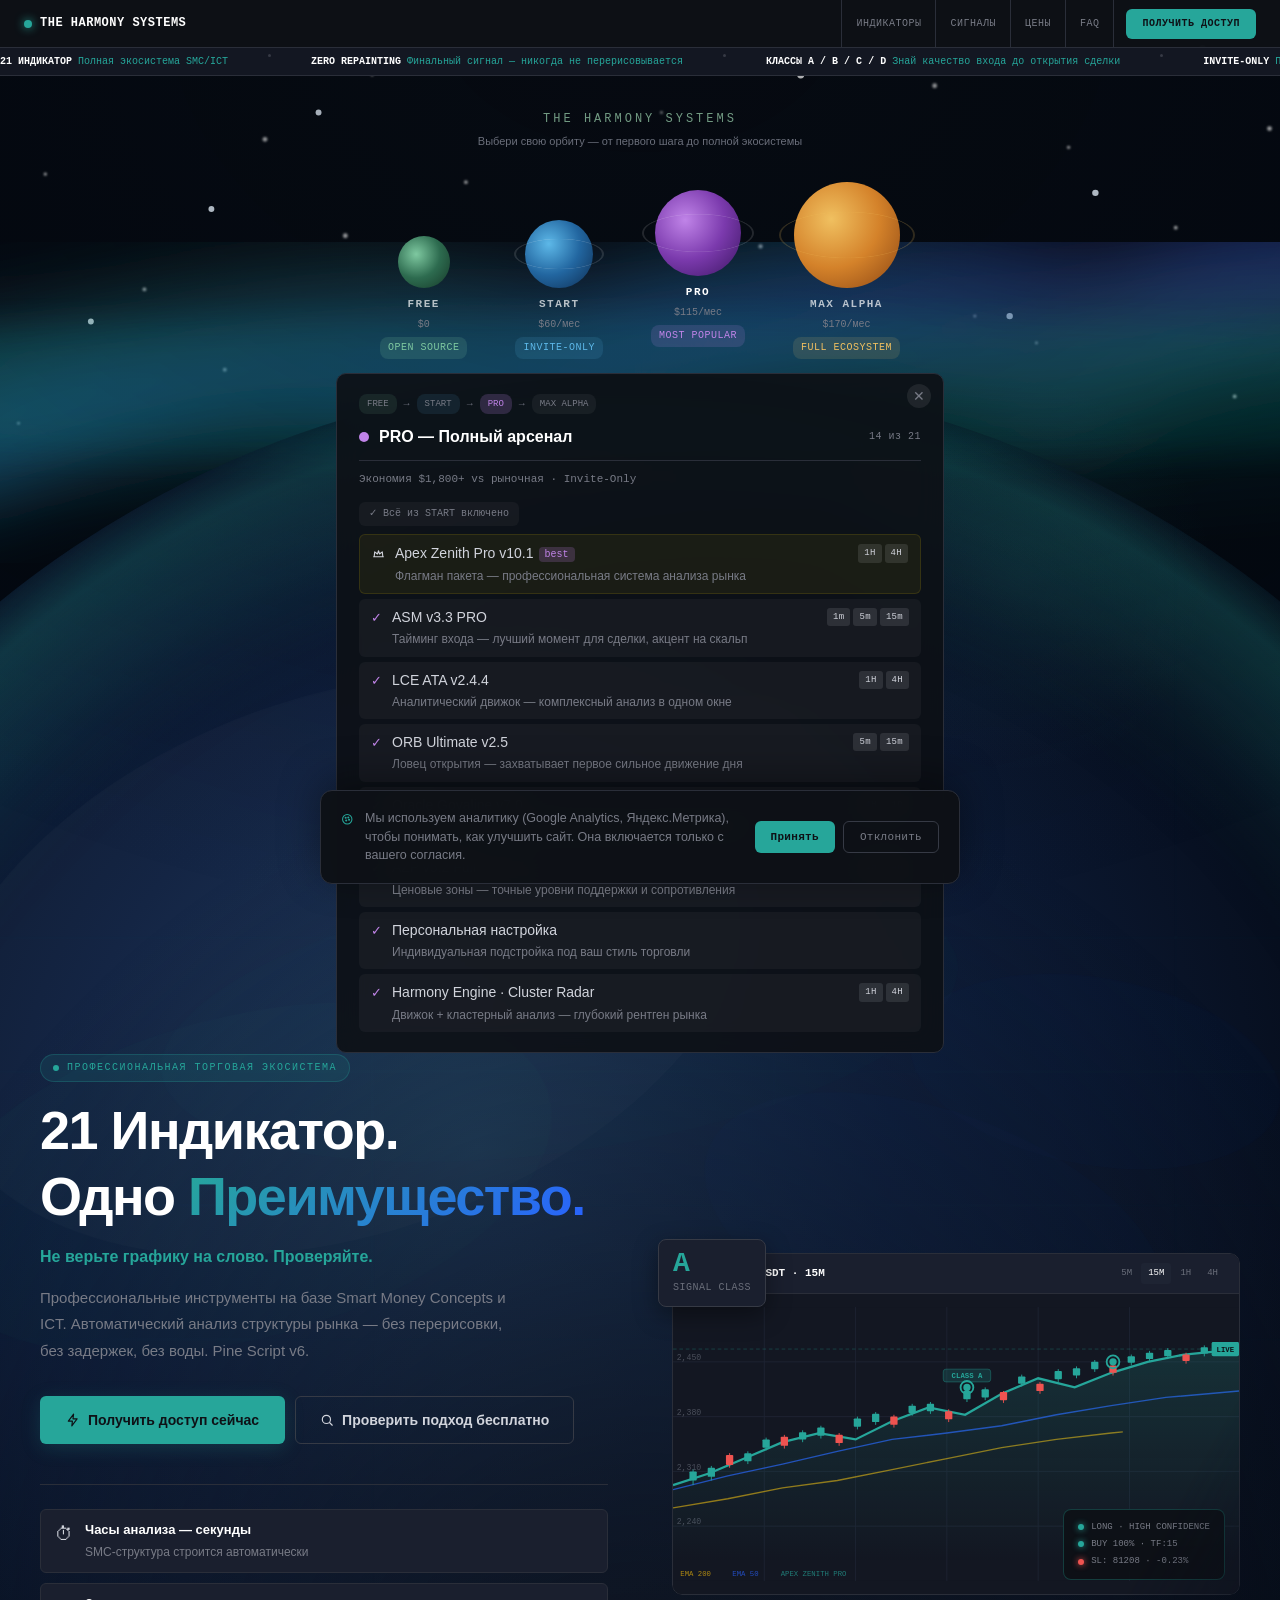
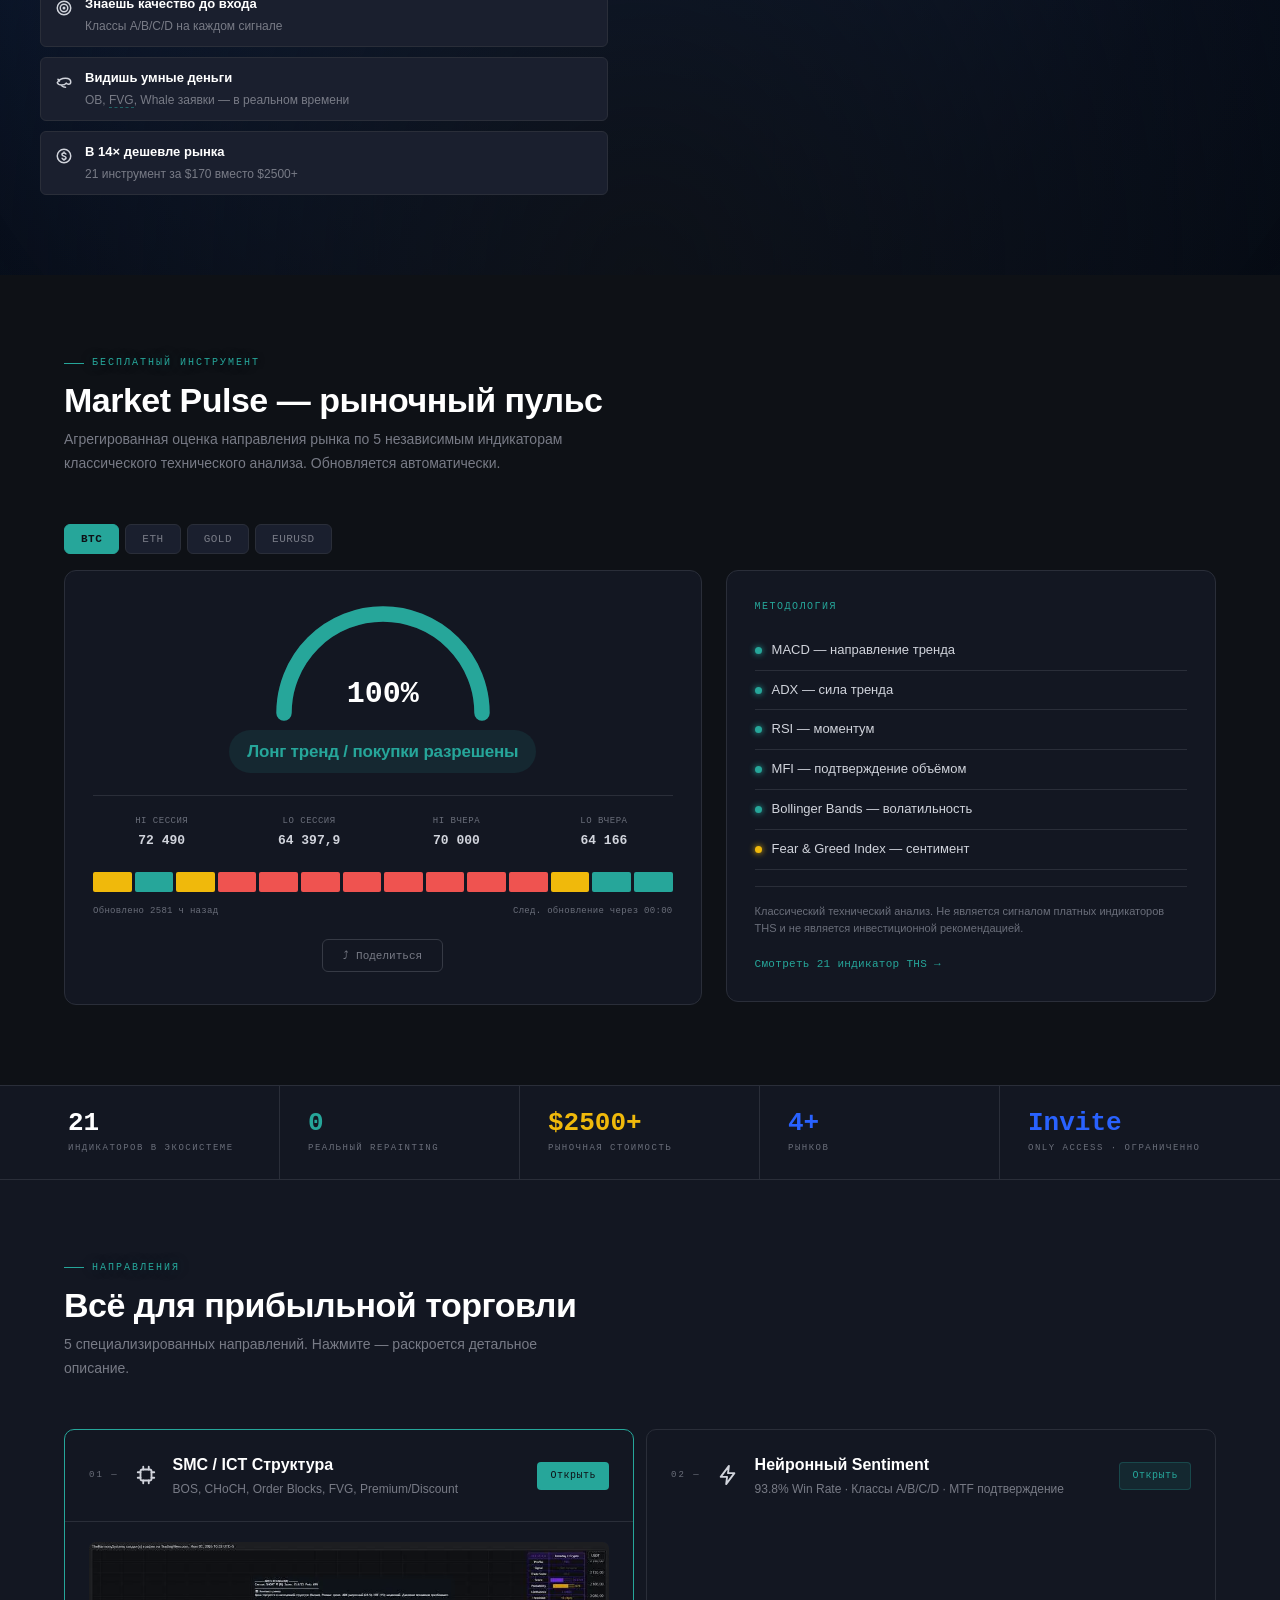
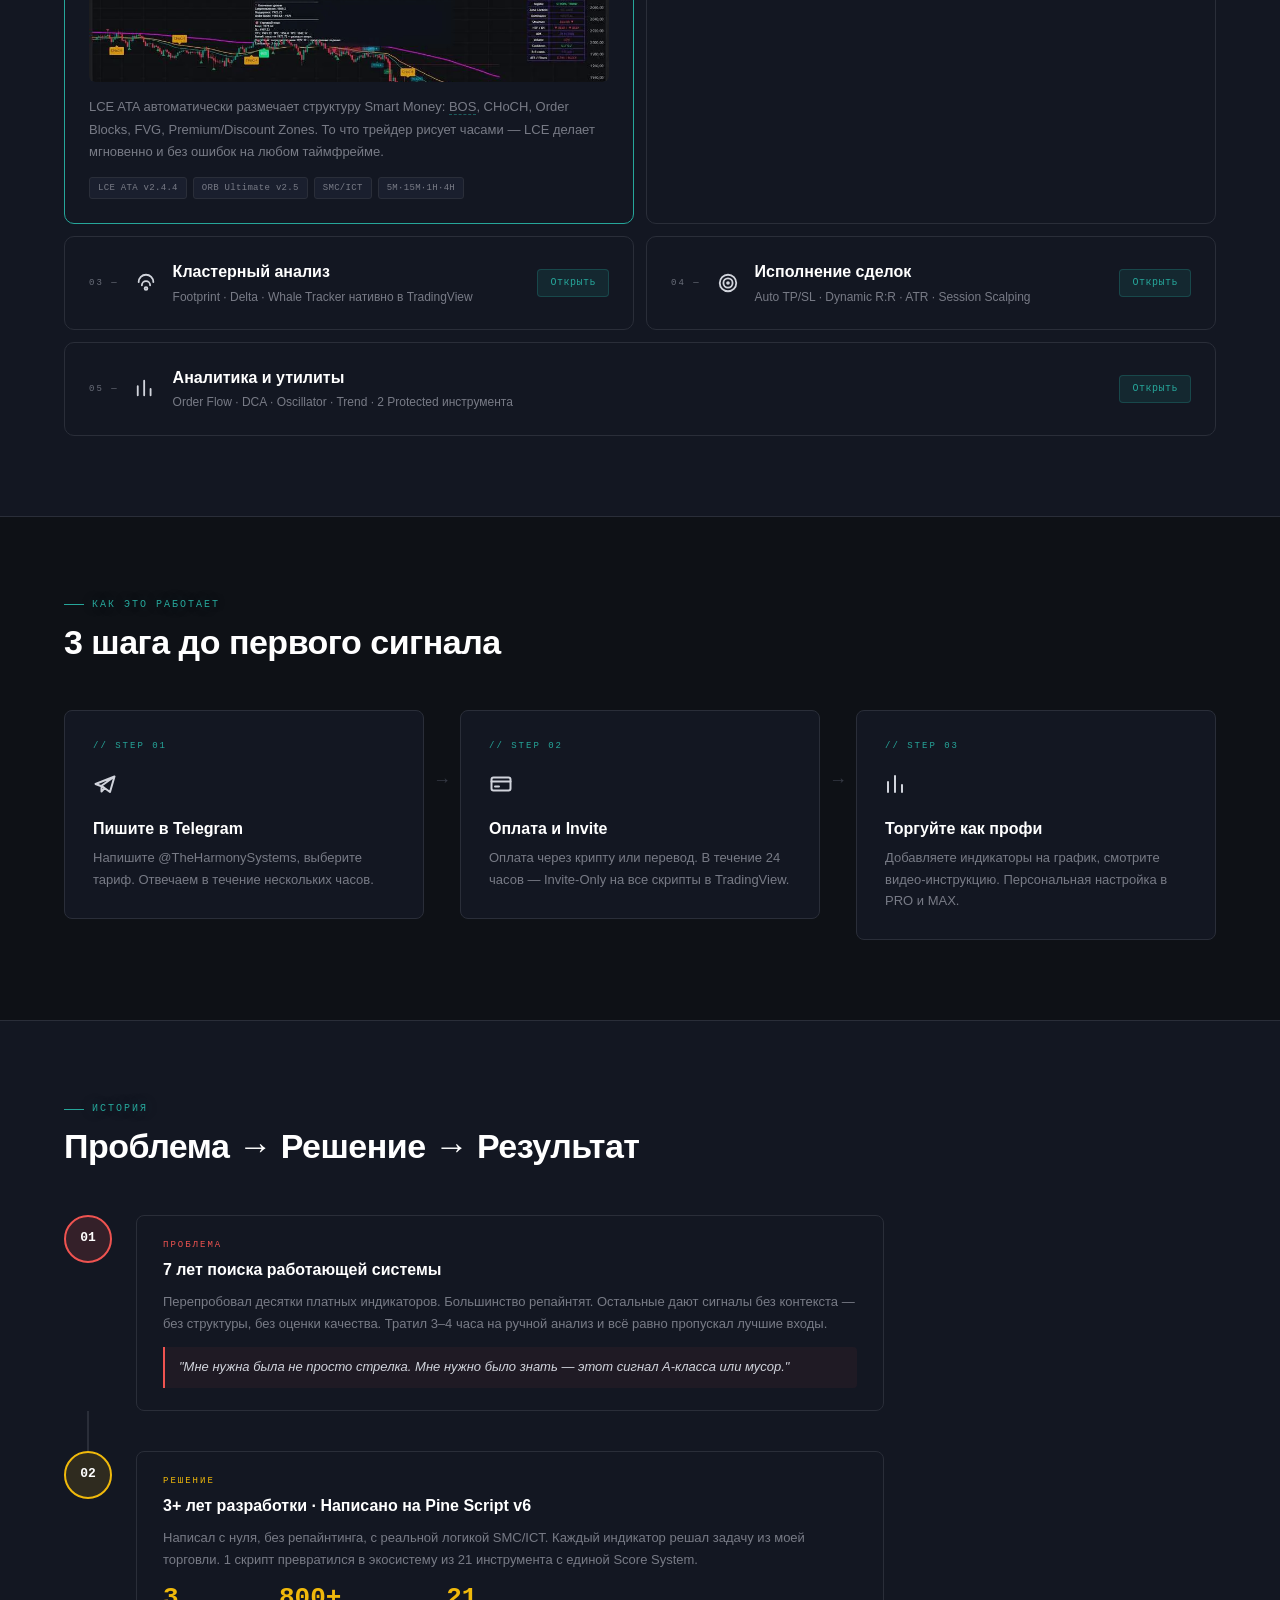
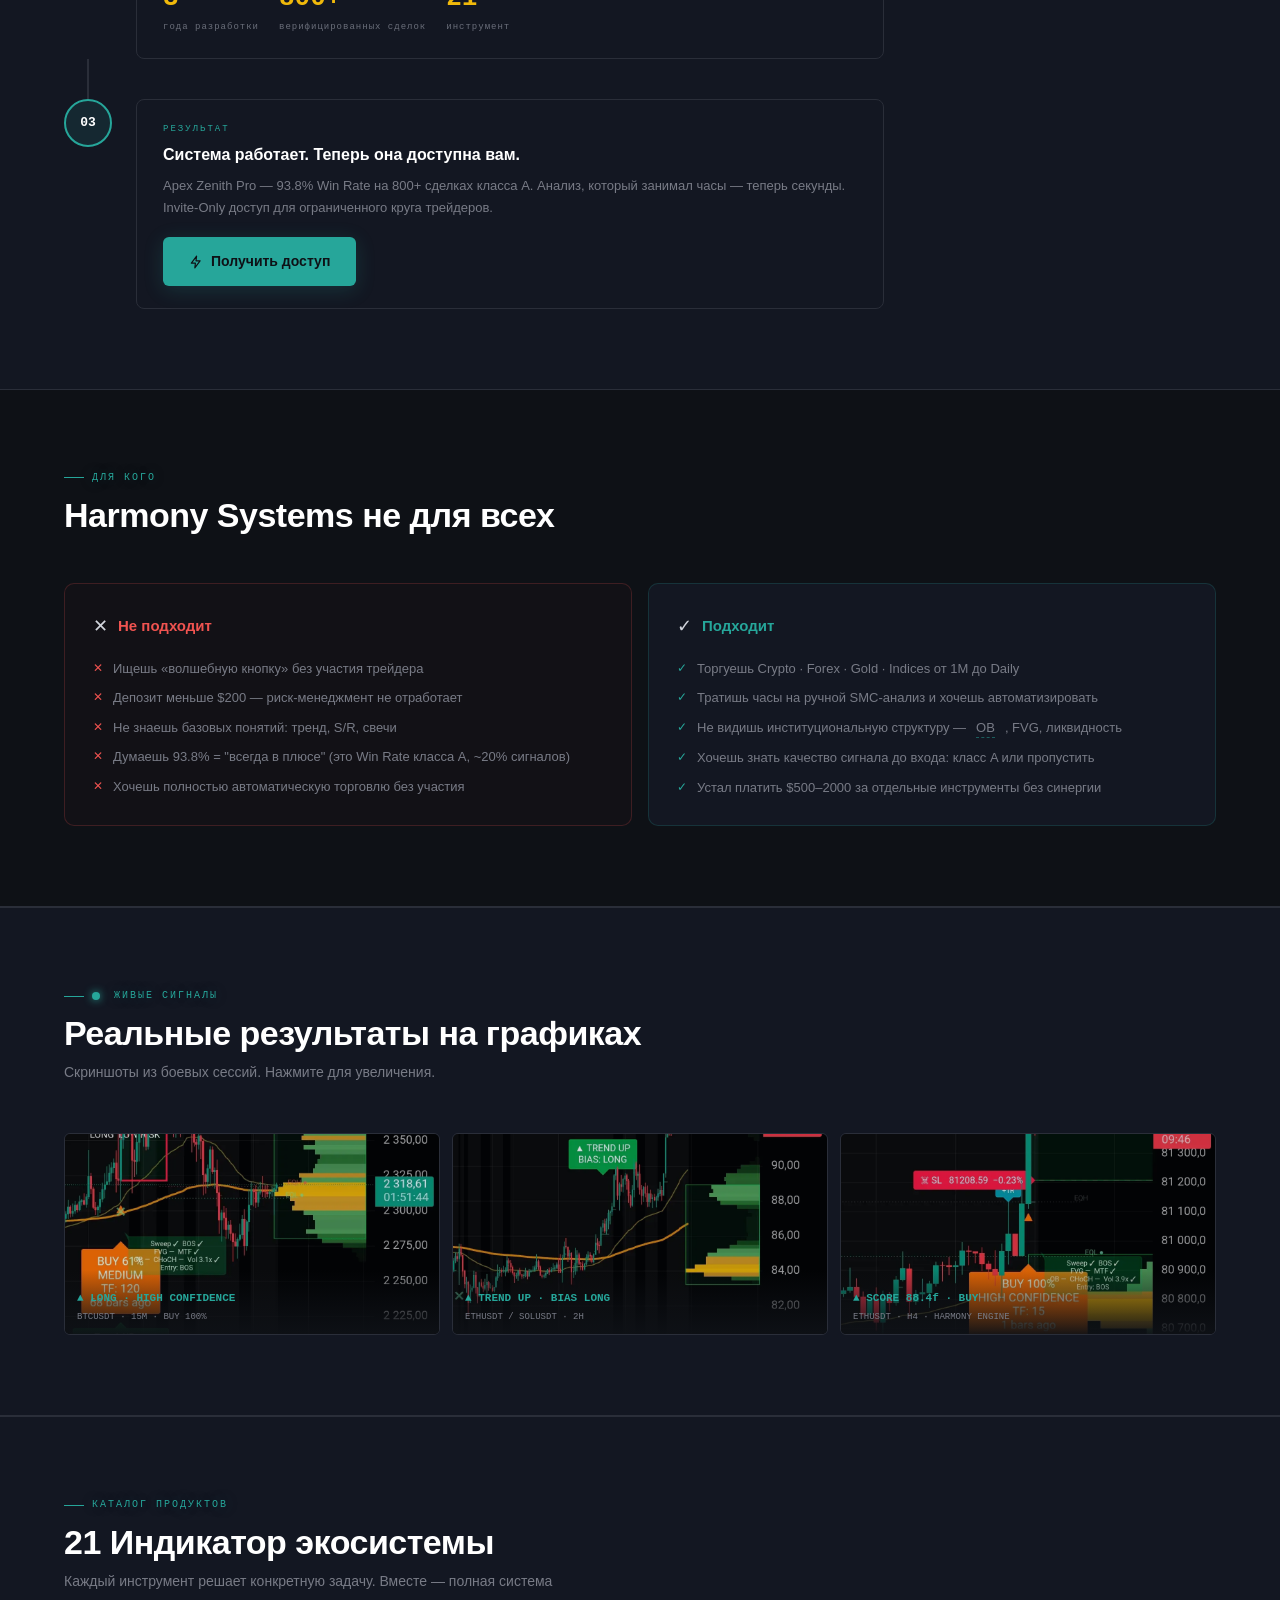
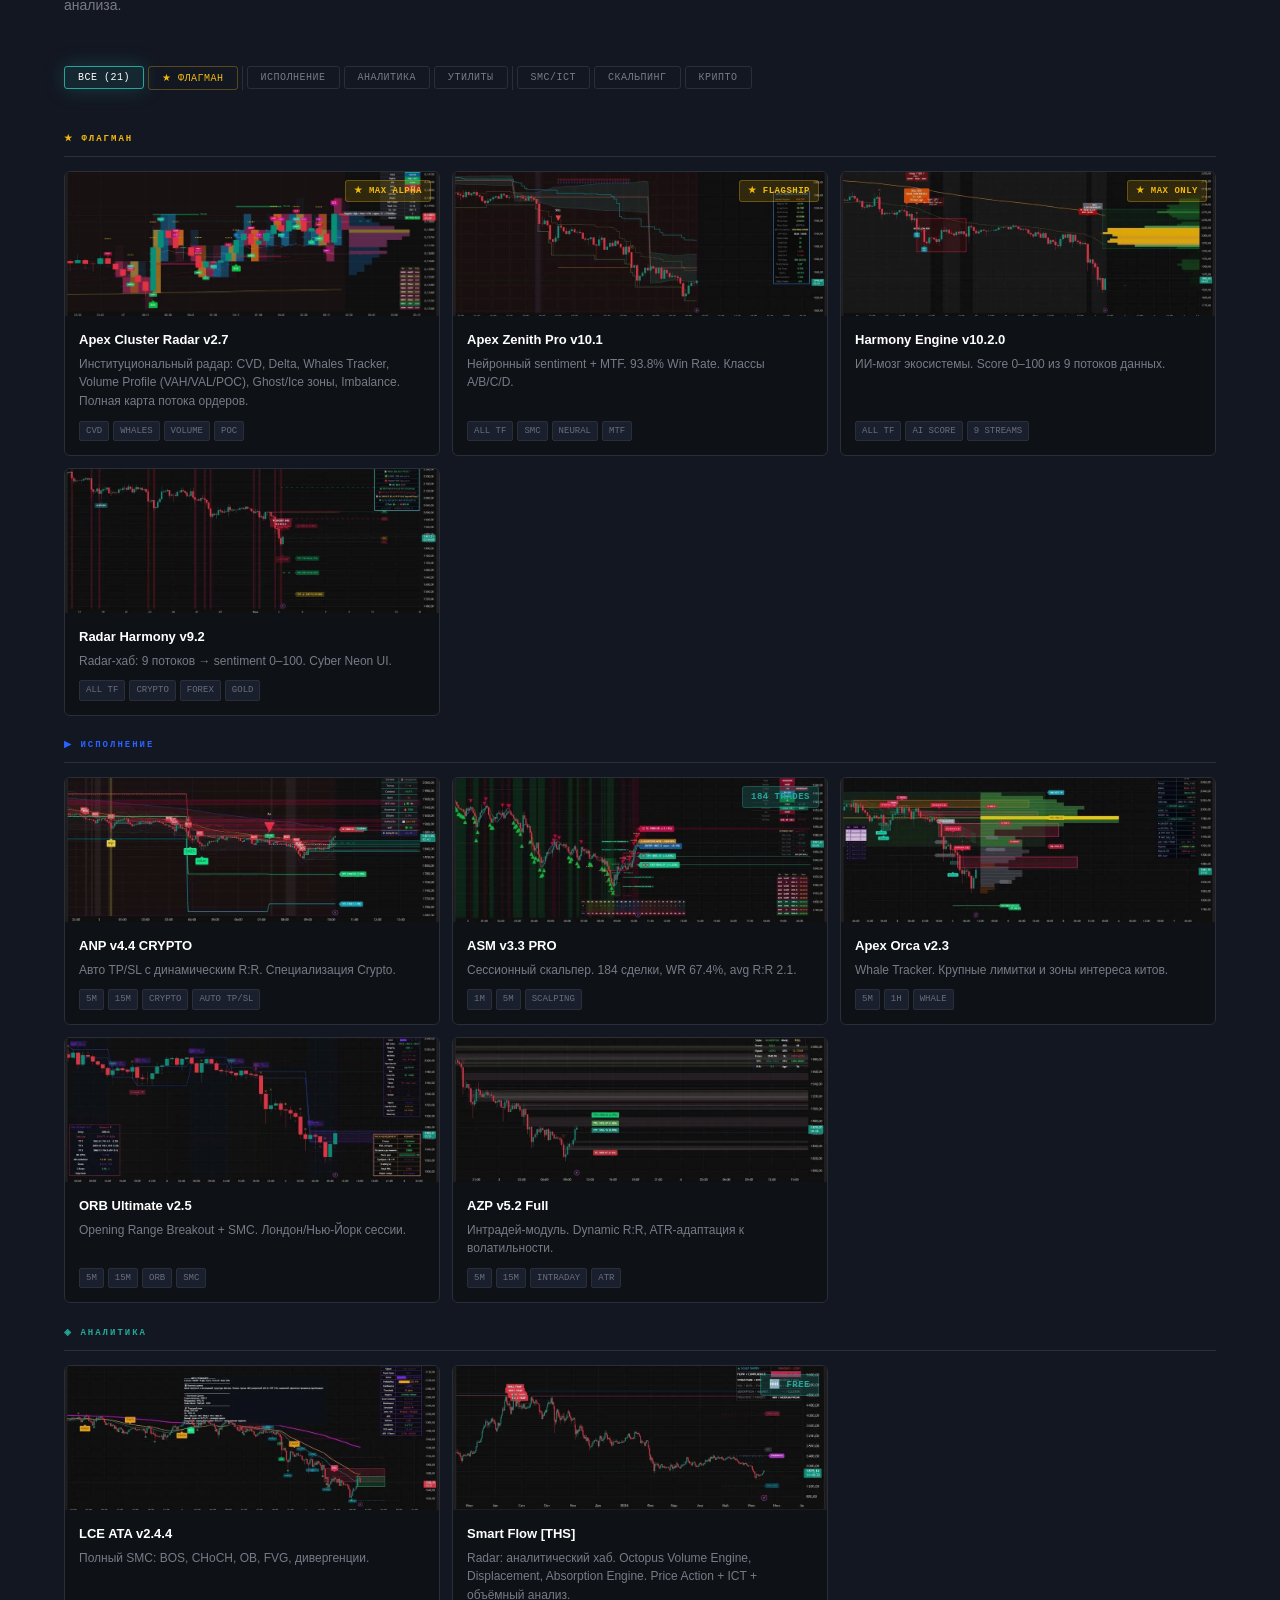
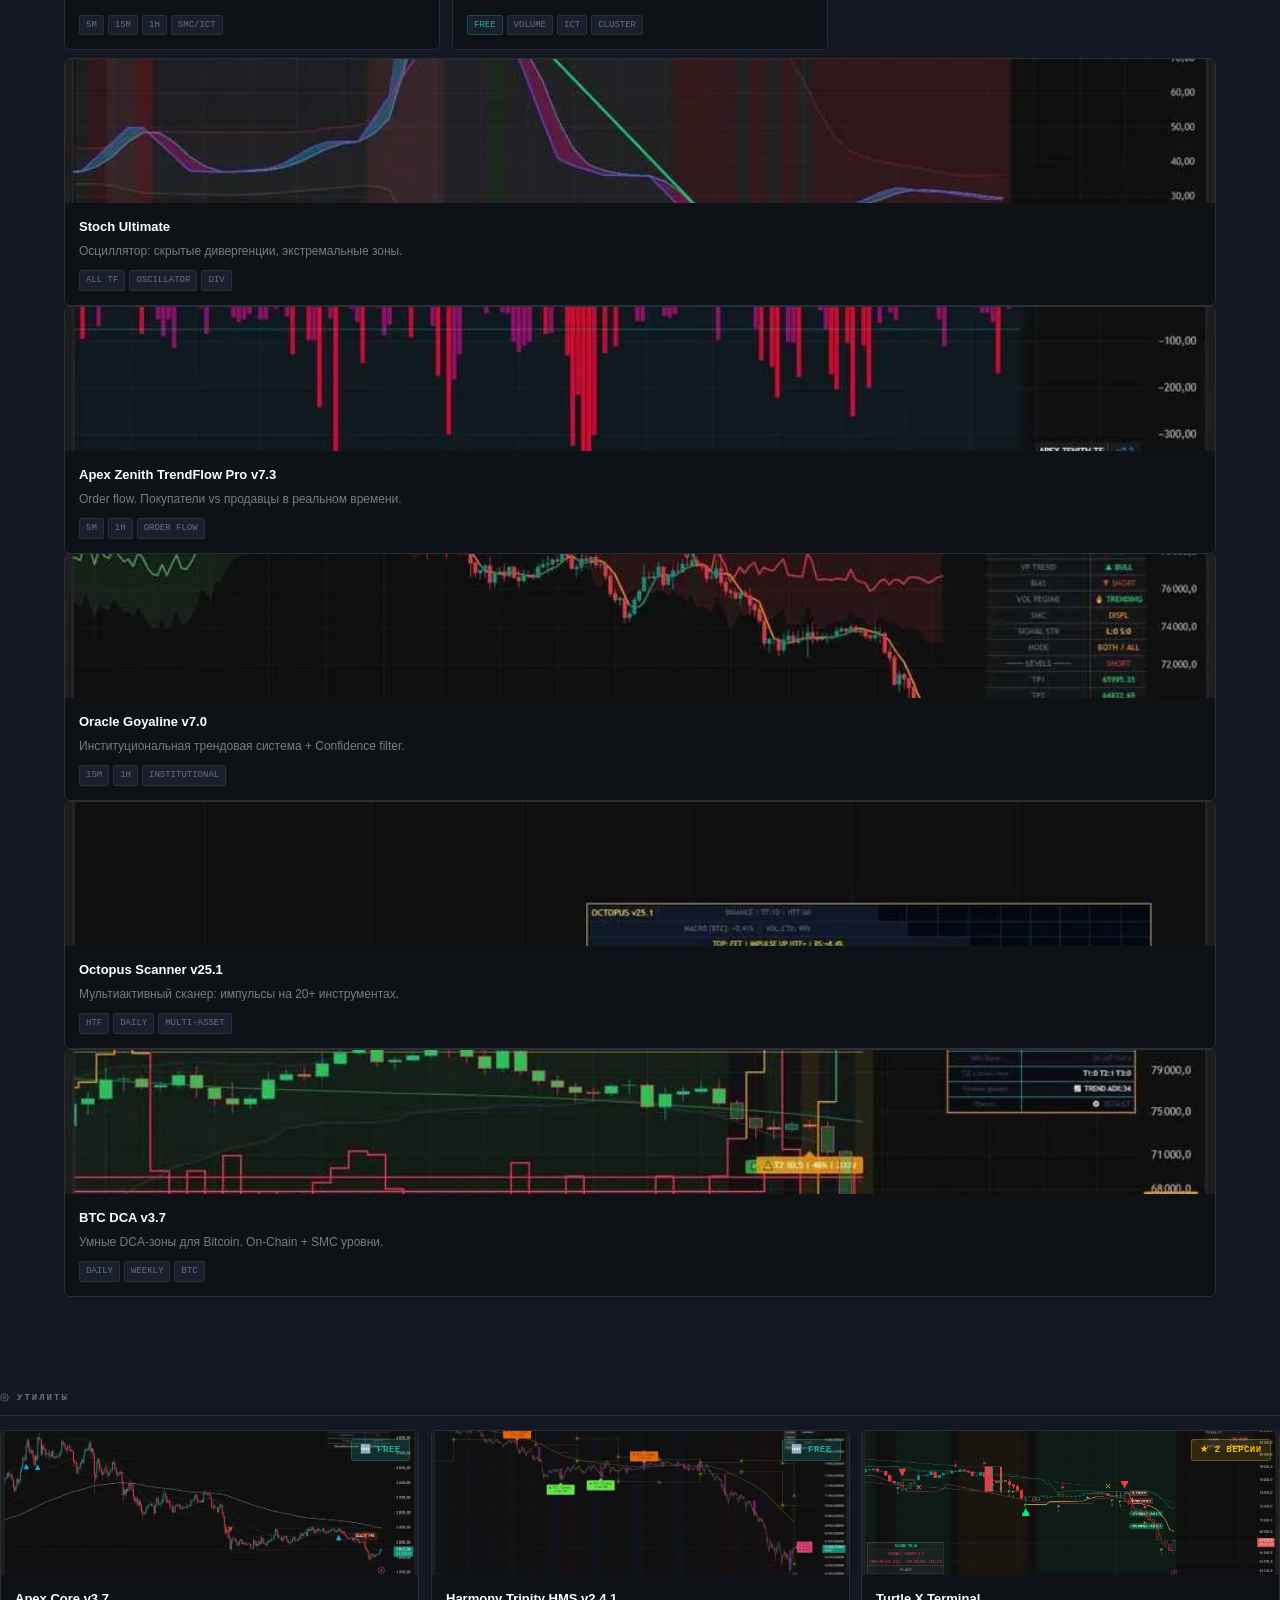
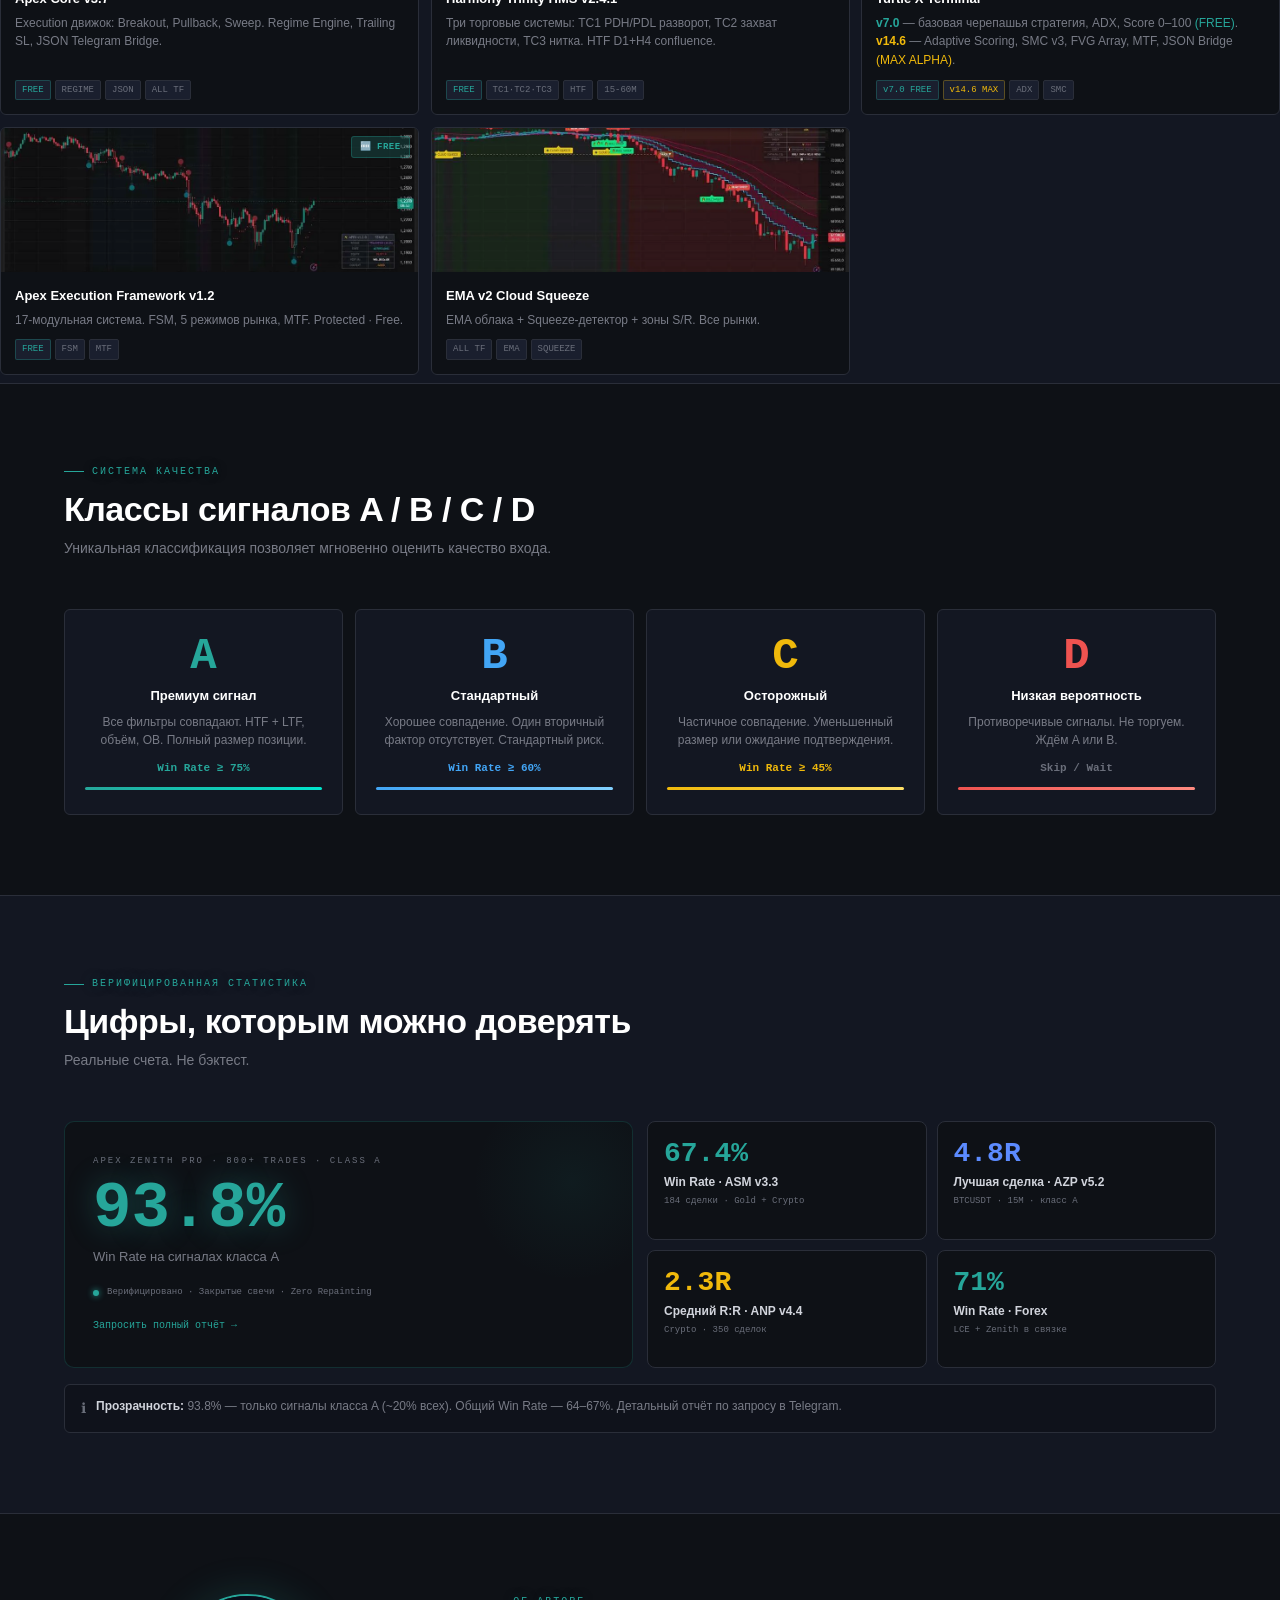
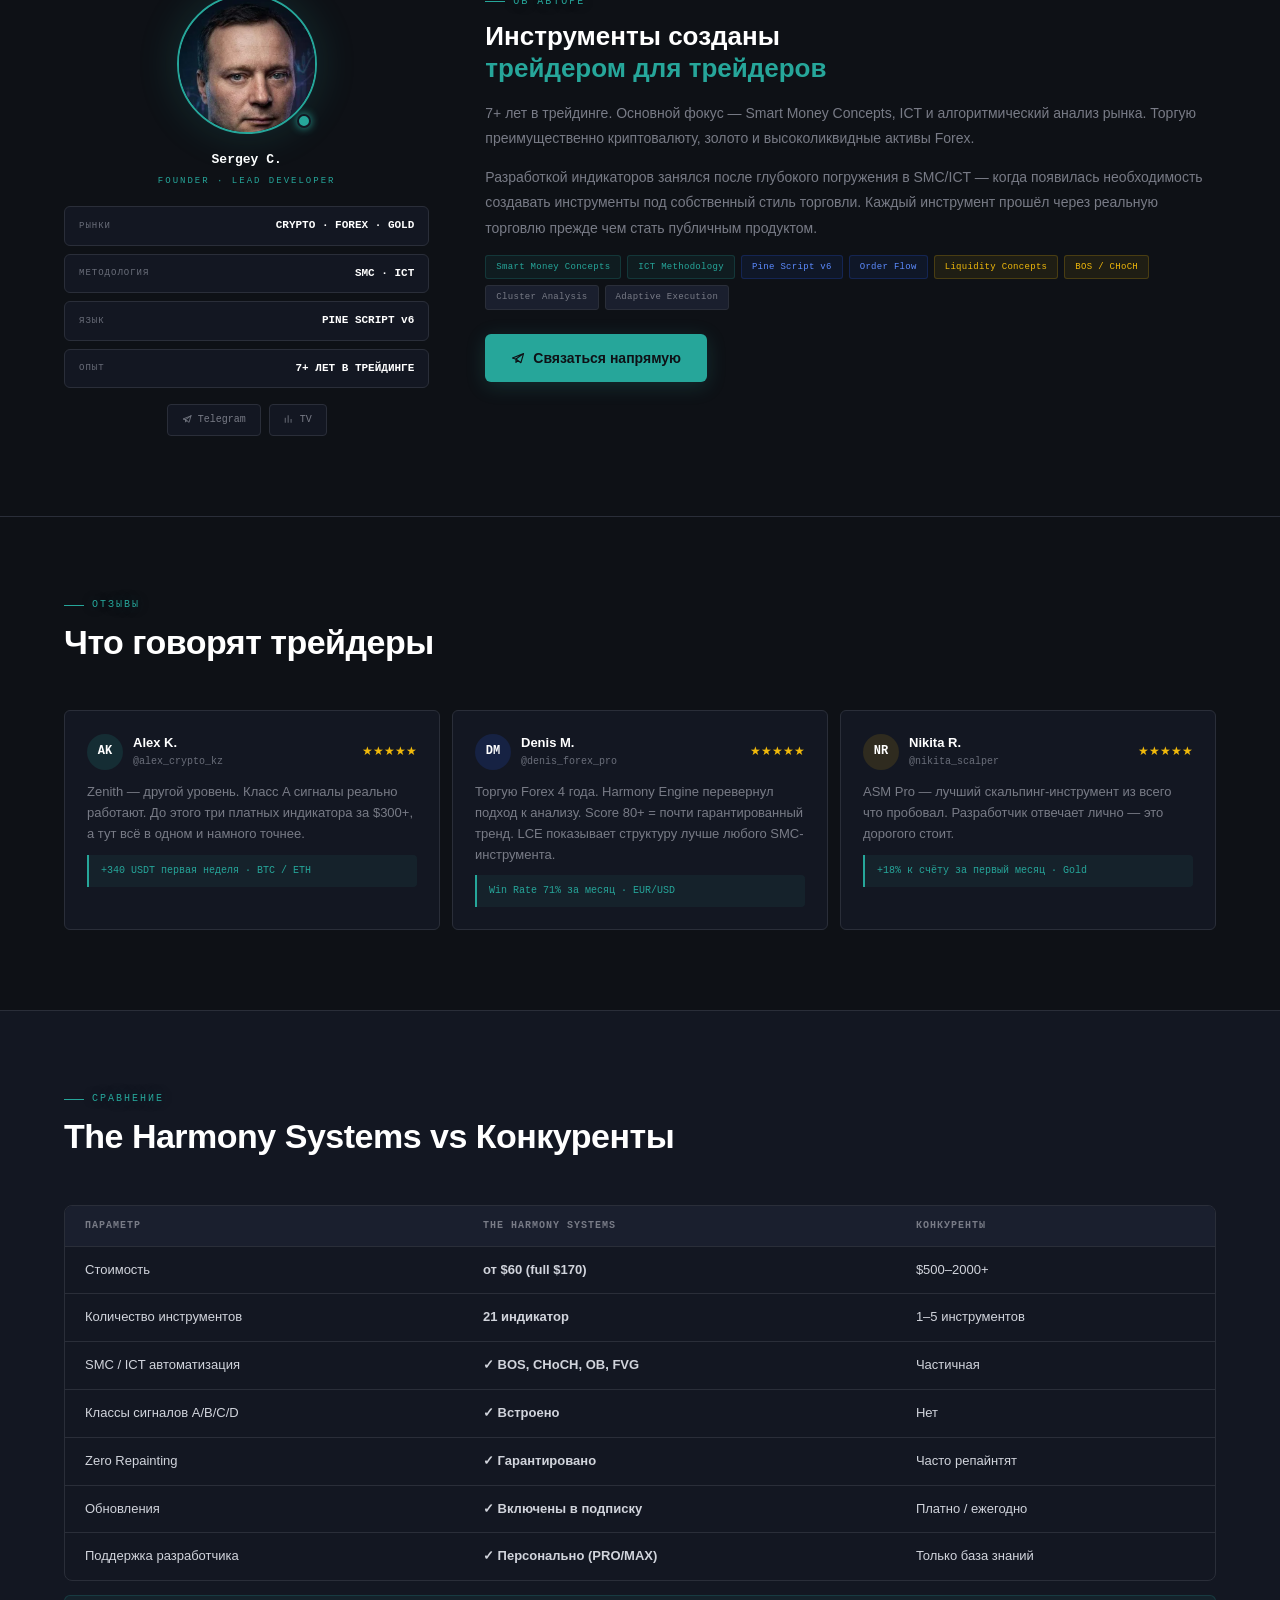
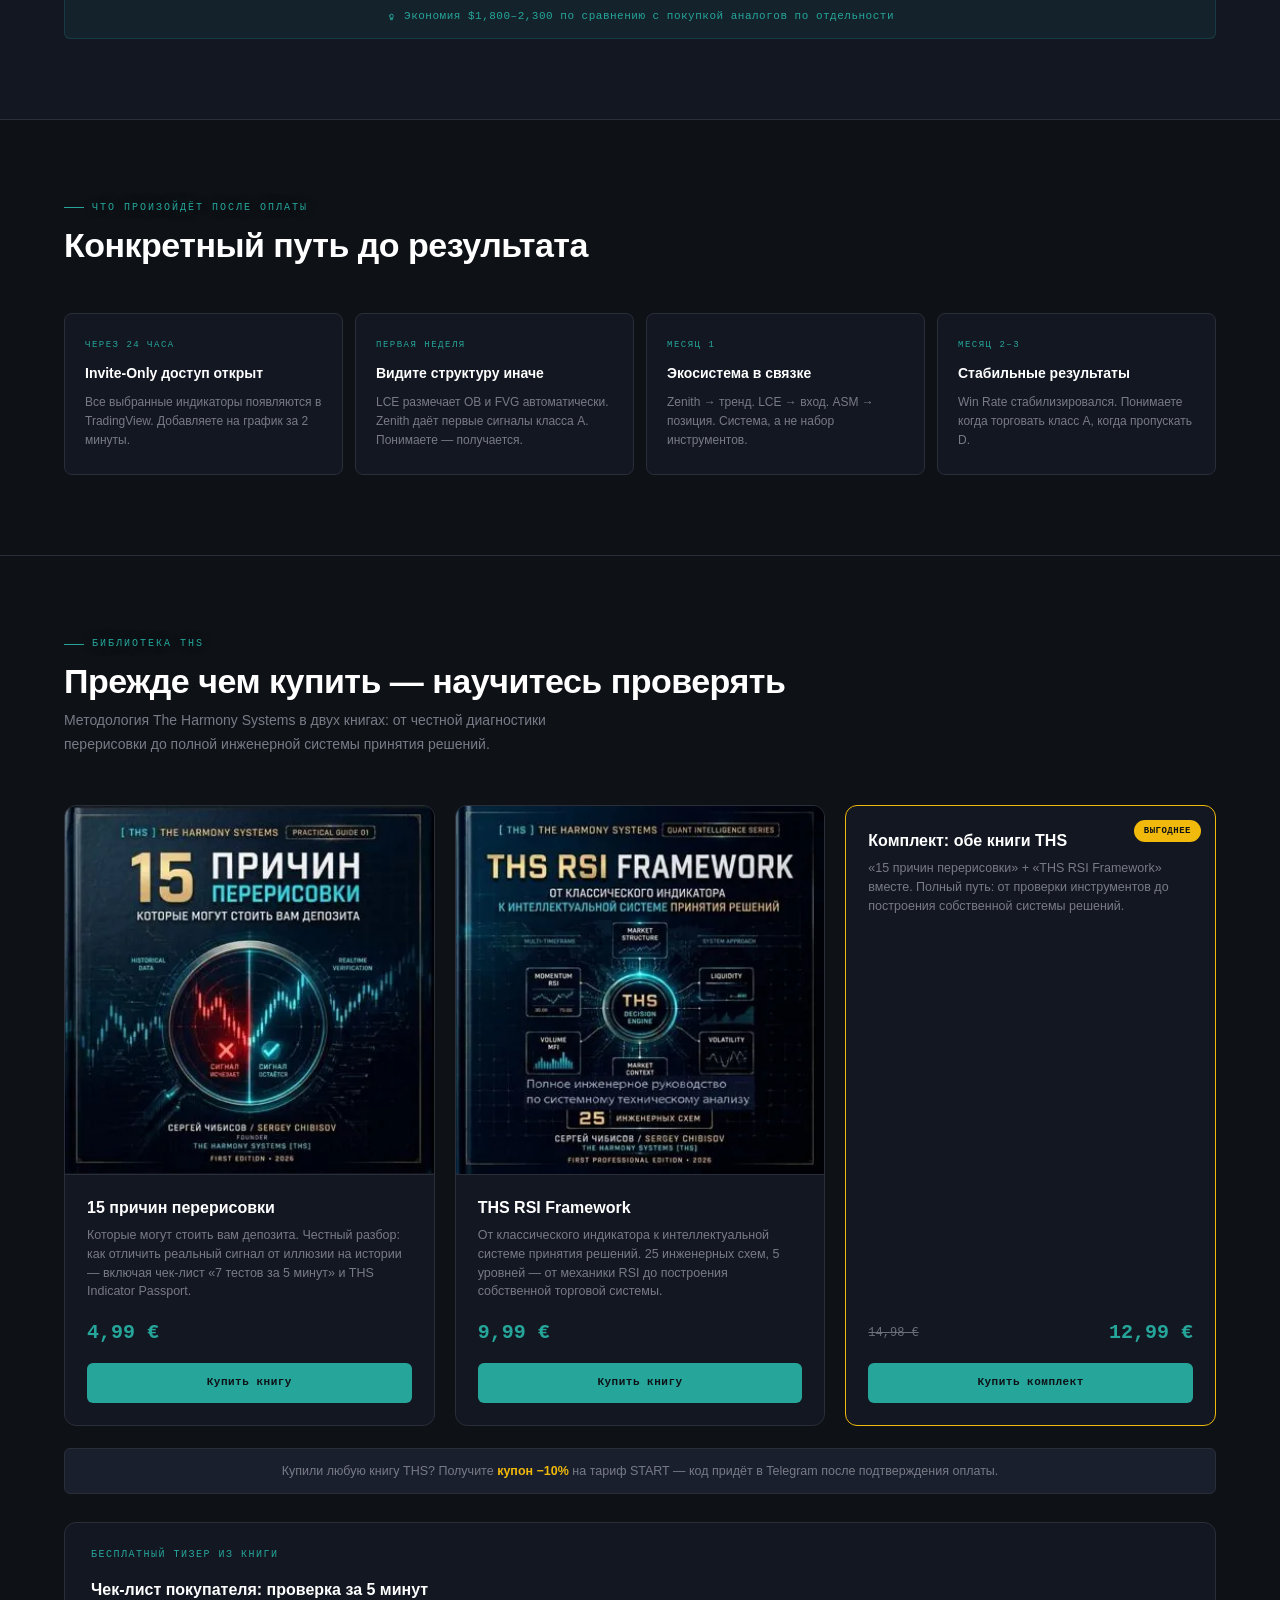
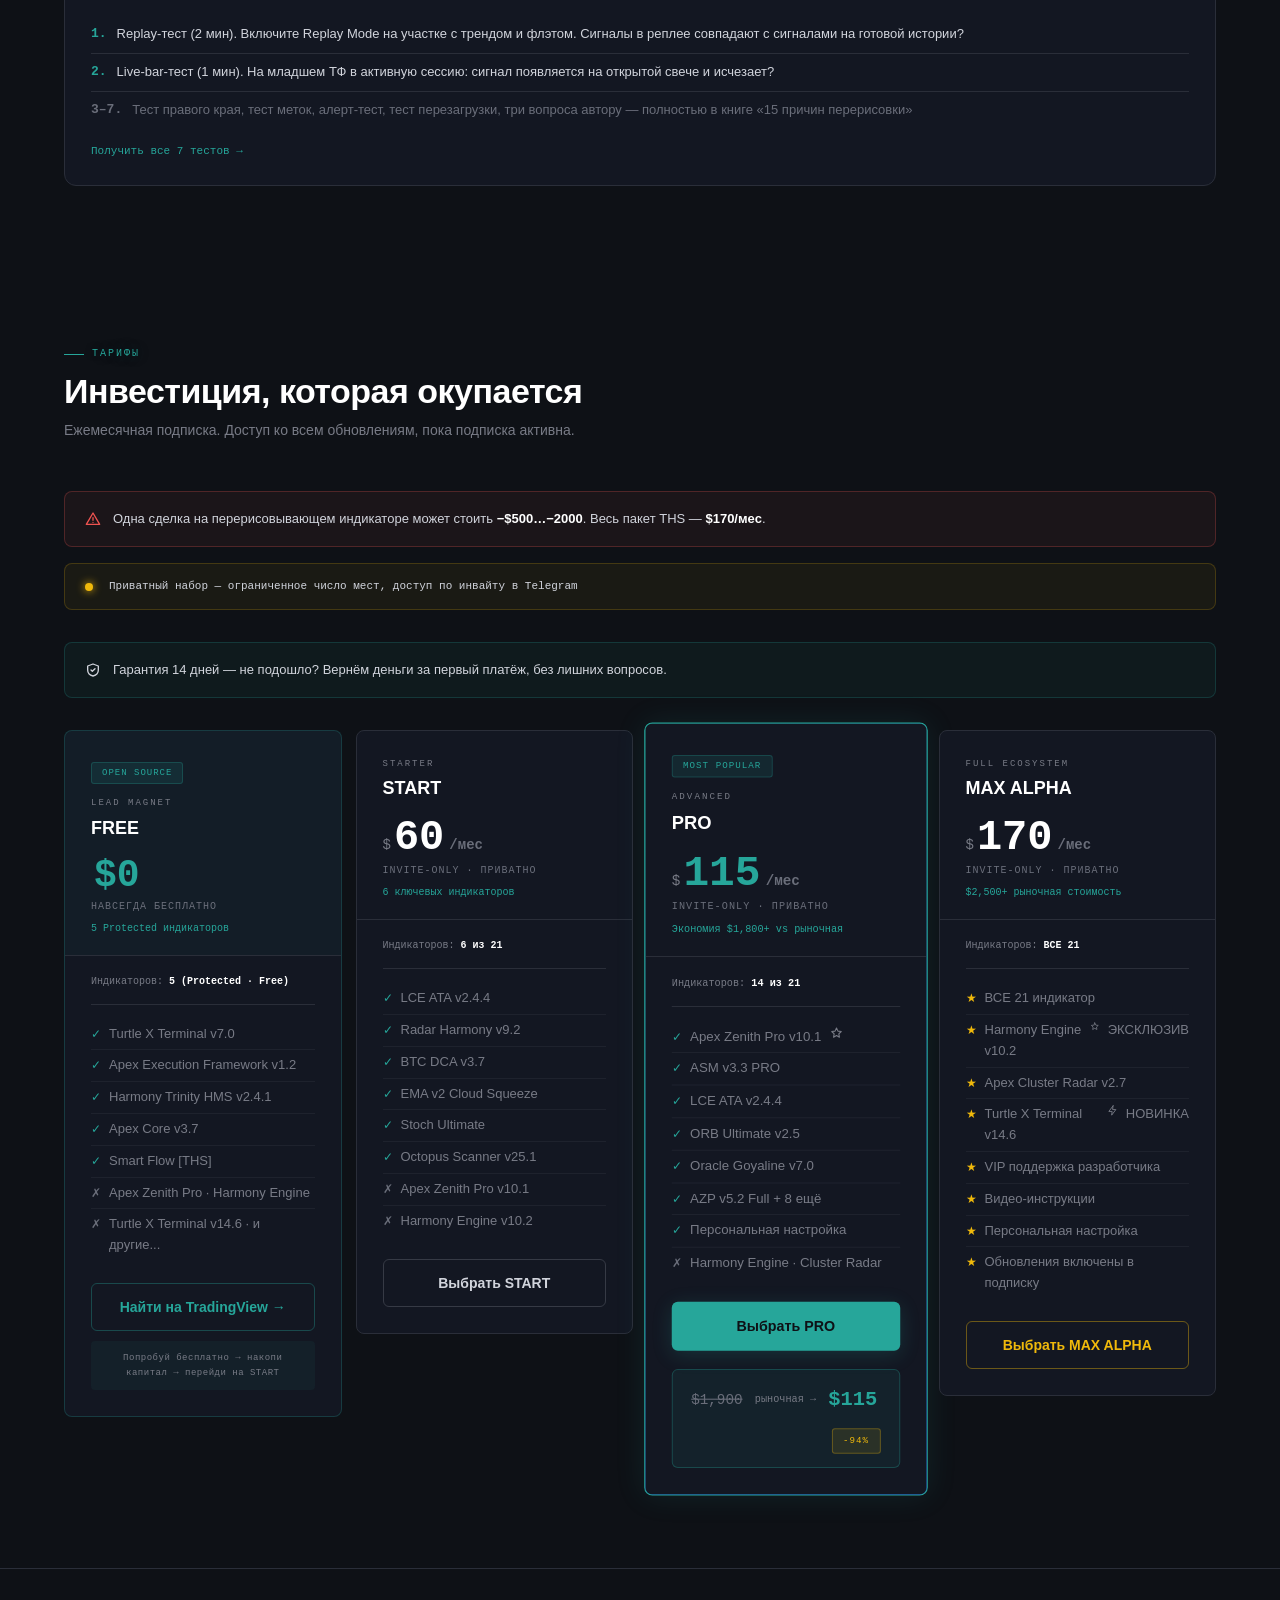
==== commit 9f00335d: "Add files via upload" ====
--- a/index.html
+++ b/index.html
@@ -14,1425 +14,7 @@
 <meta name="description" content="Профессиональная экосистема 21 индикатор для TradingView. SMC/ICT, кластерный анализ, нейронный sentiment. Pine Script v6. Zero Repainting. Invite-Only от $60.">
   <link rel="preconnect" href="https://fonts.googleapis.com">
 <link href="https://fonts.googleapis.com/css2?family=IBM+Plex+Mono:wght@400;500;600;700&family=DM+Sans:wght@300;400;500;600;700&display=swap" rel="stylesheet">
-<style>
-:root{
-  --bg:#0e1116;--bg2:#131722;--bg3:#1a1f2e;--bg4:#1e2433;
-  --border:#2a2e39;--border2:#363a45;
-  --text:#d1d4dc;--text2:#787b86;--text3:#6a6e7a;--white:#ffffff;
-  --green:#26a69a;--green2:#089981;--green-glow:rgba(38,166,154,.12);
-  --red:#ef5350;--gold:#f0b90b;--gold2:#d4a017;
-  --blue:#2962ff;--blue2:#1e53e5;--blue-glow:rgba(41,98,255,.12);
-  --mono:'IBM Plex Mono',monospace;--sans:'DM Sans',sans-serif;--r:6px;
-}
-*{margin:0;padding:0;box-sizing:border-box;}
-:focus-visible{outline:2px solid var(--green);outline-offset:2px;border-radius:2px;}
-.calc-slider:focus-visible{outline-offset:4px;}
-html{scroll-behavior:smooth;}
-body{font-family:var(--sans);background:var(--bg);color:var(--text);overflow-x:hidden;line-height:1.6;}
-::-webkit-scrollbar{width:5px;}
-::-webkit-scrollbar-track{background:var(--bg);}
-::-webkit-scrollbar-thumb{background:var(--border2);border-radius:3px;}
-a{text-decoration:none;}
-@keyframes pulse{0%,100%{opacity:1;transform:scale(1)}50%{opacity:.55;transform:scale(.8)}}
-@keyframes ticker{0%{transform:translateX(0)}100%{transform:translateX(-50%)}}
-@keyframes auroraFloat{0%,100%{transform:translate(0,0) scale(1)}33%{transform:translate(20px,-15px) scale(1.05)}66%{transform:translate(-10px,20px) scale(.97)}}
-@keyframes cd-tick{0%,100%{transform:scale(1)}50%{transform:scale(1.08)}}
-
-/* NAV */
-.nav{position:fixed;top:0;left:0;right:0;z-index:1000;height:48px;display:flex;align-items:center;padding:0 24px;gap:28px;background:rgba(14,17,22,.97);backdrop-filter:blur(14px);border-bottom:1px solid var(--border);}
-.nav-logo{font-family:var(--mono);font-size:12px;font-weight:700;color:var(--white);letter-spacing:.5px;display:flex;align-items:center;gap:8px;flex-shrink:0;}
-.nav-dot{width:8px;height:8px;background:var(--green);border-radius:50%;box-shadow:0 0 10px var(--green);animation:pulse 2.4s infinite;flex-shrink:0;}
-.nav-links{display:flex;align-items:center;gap:0;margin-left:auto;}
-.nav-links a{font-family:var(--mono);font-size:10px;color:var(--text2);padding:0 14px;height:48px;display:flex;align-items:center;border-right:1px solid var(--border);transition:color .2s,background .2s;letter-spacing:.5px;}
-.nav-links a:first-child{border-left:1px solid var(--border);}
-.nav-links a:hover{color:var(--white);background:var(--bg3);}
-.nav-cta{margin-left:12px;background:var(--green)!important;color:var(--bg)!important;font-weight:700!important;border-radius:var(--r);height:30px!important;padding:0 16px!important;border:none!important;transition:background .2s!important;}
-.nav-cta:hover{background:var(--green2)!important;}
-
-/* TICKER */
-.ticker{position:fixed;top:48px;left:0;right:0;z-index:999;height:28px;background:var(--bg2);border-bottom:1px solid var(--border);overflow:hidden;display:flex;align-items:center;}
-.ticker-track{display:flex;gap:40px;animation:ticker 32s linear infinite;white-space:nowrap;}
-.tick{font-family:var(--mono);font-size:10px;display:flex;align-items:center;gap:6px;flex-shrink:0;}
-.tick-sym{color:var(--white);font-weight:600;}.tick-up{color:var(--green);}.tick-dn{color:var(--red);}
-.tick-sep{width:3px;height:3px;background:var(--border2);border-radius:50%;}
-
-/* HERO */
-.hero{min-height:100vh;padding:90px 24px 80px;position:relative;display:flex;flex-direction:column;align-items:center;overflow:hidden;}
-.hero-bg{position:absolute;inset:0;background:radial-gradient(ellipse 60% 50% at 80% 30%,rgba(38,166,154,.07),transparent),radial-gradient(ellipse 40% 60% at 10% 70%,rgba(41,98,255,.05),transparent);pointer-events:none;}
-.hero-grid-bg{position:absolute;inset:0;pointer-events:none;background-image:linear-gradient(var(--border) 1px,transparent 1px),linear-gradient(90deg,var(--border) 1px,transparent 1px);background-size:60px 60px;opacity:.1;mask-image:radial-gradient(ellipse 80% 80% at 50% 50%,black,transparent);}
-.aurora-wrap{position:absolute;inset:0;overflow:hidden;pointer-events:none;}
-.aurora{position:absolute;border-radius:50%;filter:blur(80px);animation:auroraFloat 20s ease-in-out infinite;}
-.aurora-1{width:500px;height:500px;top:-100px;right:-50px;background:radial-gradient(circle,rgba(38,166,154,.07),transparent 70%);}
-.aurora-2{width:350px;height:350px;bottom:0;left:5%;background:radial-gradient(circle,rgba(41,98,255,.05),transparent 70%);animation-delay:-7s;}
-.hero-inner{max-width:1200px;margin:0 auto;width:100%;display:grid;grid-template-columns:1fr 1fr;gap:64px;align-items:center;position:relative;z-index:2;}
-.hero-tag{display:inline-flex;align-items:center;gap:8px;font-family:var(--mono);font-size:10px;color:var(--green);letter-spacing:1.5px;text-transform:uppercase;background:var(--green-glow);border:1px solid rgba(38,166,154,.25);padding:5px 12px;border-radius:30px;margin-bottom:20px;}
-.hero-tag-dot{width:6px;height:6px;background:var(--green);border-radius:50%;animation:pulse 2s infinite;}
-.hero h1{font-family:var(--sans);font-size:54px;font-weight:700;color:var(--white);line-height:1.05;letter-spacing:-1.5px;margin-bottom:18px;}
-.hero h1 em{font-style:normal;background:linear-gradient(135deg,var(--green),var(--blue));-webkit-background-clip:text;-webkit-text-fill-color:transparent;background-clip:text;}
-.hero-sub{font-size:15px;color:var(--text2);line-height:1.75;max-width:480px;margin-bottom:32px;}
-.hero-btns{display:flex;gap:10px;flex-wrap:wrap;margin-bottom:40px;}
-.btn-primary{display:inline-flex;align-items:center;gap:8px;background:var(--green);color:var(--bg);font-family:var(--sans);font-size:14px;font-weight:700;padding:13px 26px;border-radius:var(--r);transition:background .2s,transform .15s,box-shadow .2s;box-shadow:0 4px 20px rgba(38,166,154,.2);}
-.btn-primary:hover{background:var(--green2);transform:translateY(-2px);box-shadow:0 8px 30px rgba(38,166,154,.3);}
-.btn-outline{display:inline-flex;align-items:center;gap:8px;background:transparent;color:var(--text);font-family:var(--sans);font-size:14px;font-weight:600;padding:12px 24px;border-radius:var(--r);border:1px solid var(--border2);transition:border-color .2s,background .2s,transform .15s;}
-.btn-outline:hover{border-color:var(--green);background:var(--green-glow);transform:translateY(-2px);}
-.hero-stats{display:flex;gap:28px;padding-top:28px;border-top:1px solid var(--border);}
-.hero-stat-val{font-family:var(--mono);font-size:24px;font-weight:700;color:var(--white);line-height:1;}
-.hero-stat-val.g{color:var(--green);}.hero-stat-val.au{color:var(--gold);}
-.hero-stat-lbl{font-family:var(--mono);font-size:9px;color:var(--text3);letter-spacing:1px;text-transform:uppercase;margin-top:4px;}
-.hero-chart{background:var(--bg2);border:1px solid var(--border);border-radius:10px;overflow:hidden;box-shadow:0 20px 60px rgba(0,0,0,.5);}
-.chart-bar{display:flex;align-items:center;gap:8px;padding:9px 14px;background:var(--bg3);border-bottom:1px solid var(--border);}
-.chart-dots{display:flex;gap:5px;}
-.chart-dot{width:10px;height:10px;border-radius:50%;}
-.chart-dot.r{background:#ef5350;}.chart-dot.y{background:#f0b90b;}.chart-dot.g{background:#26a69a;}
-.chart-sym{font-family:var(--mono);font-size:11px;color:var(--white);font-weight:700;margin-left:4px;}
-.chart-tfs{display:flex;gap:2px;margin-left:auto;}
-.chart-tf{font-family:var(--mono);font-size:9px;color:var(--text3);padding:3px 7px;border-radius:3px;}
-.chart-tf.on{background:var(--bg4);color:var(--white);}
-.chart-body{position:relative;height:270px;background:var(--bg2);overflow:hidden;}
-.chart-img-hero{width:100%;height:100%;object-fit:cover;opacity:.85;}
-.hero-signal{position:absolute;bottom:14px;right:14px;background:rgba(14,17,22,.92);border:1px solid rgba(38,166,154,.3);border-radius:8px;padding:10px 14px;backdrop-filter:blur(8px);font-family:var(--mono);z-index:5;}
-.hs-row{display:flex;align-items:center;gap:7px;margin-bottom:3px;}
-.hs-row:last-child{margin-bottom:0;}
-.hs-dot{width:6px;height:6px;border-radius:50%;flex-shrink:0;}
-.hs-dot.buy{background:var(--green);box-shadow:0 0 6px var(--green);}
-.hs-dot.sell{background:var(--red);box-shadow:0 0 6px var(--red);}
-.hs-lbl{font-size:9px;color:var(--text2);}
-.class-badge{position:absolute;top:-14px;left:-14px;background:var(--bg3);border:1px solid var(--border2);border-radius:8px;padding:10px 14px;font-family:var(--mono);box-shadow:0 8px 24px rgba(0,0,0,.4);z-index:6;}
-.class-badge-val{font-size:28px;font-weight:700;color:var(--green);line-height:1;}
-.class-badge-lbl{font-size:10px;color:var(--text3);letter-spacing:.5px;margin-top:2px;}
-
-/* STRIP */
-.strip{background:var(--bg2);border-top:1px solid var(--border);border-bottom:1px solid var(--border);}
-.strip-inner{max-width:1200px;margin:0 auto;display:grid;grid-template-columns:repeat(5,1fr);}
-.strip-cell{padding:24px 0 24px 28px;border-right:1px solid var(--border);}
-.strip-cell:last-child{border-right:none;}
-.strip-val{font-family:var(--mono);font-size:26px;font-weight:700;color:var(--white);line-height:1;margin-bottom:5px;}
-.strip-val.g{color:var(--green);}.strip-val.au{color:var(--gold);}.strip-val.b{color:var(--blue);}
-.strip-lbl{font-family:var(--mono);font-size:9px;color:var(--text3);text-transform:uppercase;letter-spacing:1.5px;}
-
-/* SECTIONS */
-.section{max-width:1200px;margin:0 auto;padding:80px 24px;}
-.section-label{font-family:var(--mono);font-size:10px;color:var(--green);letter-spacing:2px;text-transform:uppercase;margin-bottom:10px;display:flex;align-items:center;gap:8px;}
-.section-label::before{content:'';display:block;width:20px;height:1px;background:var(--green);}
-.section-title{font-size:34px;font-weight:700;color:var(--white);letter-spacing:-.5px;margin-bottom:8px;line-height:1.15;}
-.section-sub{font-size:14px;color:var(--text2);max-width:540px;line-height:1.7;}
-.section-head{margin-bottom:48px;}
-
-/* BENTO (AI Empire style) */
-.bento-grid{display:grid;grid-template-columns:1fr 1fr;gap:12px;}
-.bento-card{background:var(--bg2);border:1px solid var(--border);border-radius:10px;overflow:hidden;cursor:pointer;transition:border-color .25s;position:relative;}
-.bento-card:hover{border-color:var(--border2);}
-.bento-card.open{border-color:var(--green);}
-.bento-head{display:flex;align-items:center;padding:22px 24px;gap:16px;}
-.bento-num{font-family:var(--mono);font-size:9px;color:var(--text3);letter-spacing:2px;flex-shrink:0;}
-.bento-icon{font-size:22px;flex-shrink:0;}
-.bento-info{flex:1;}
-.bento-title{font-size:16px;font-weight:700;color:var(--white);margin-bottom:3px;}
-.bento-short{font-size:12px;color:var(--text2);}
-.bento-toggle{font-family:var(--mono);font-size:10px;color:var(--green);padding:5px 12px;border:1px solid rgba(38,166,154,.25);border-radius:4px;background:var(--green-glow);letter-spacing:.5px;white-space:nowrap;flex-shrink:0;transition:background .2s;}
-.bento-card.open .bento-toggle{background:var(--green);color:var(--bg);}
-.bento-body{max-height:0;overflow:hidden;transition:max-height .4s ease;border-top:0px solid var(--border);}
-.bento-card.open .bento-body{max-height:400px;border-top:1px solid var(--border);}
-.bento-content{padding:20px 24px 24px;}
-.bento-desc{font-size:13px;color:var(--text2);line-height:1.7;margin-bottom:14px;}
-.bento-tags{display:flex;gap:6px;flex-wrap:wrap;}
-.bento-tag{font-family:var(--mono);font-size:9px;color:var(--text2);background:var(--bg3);border:1px solid var(--border);padding:3px 8px;border-radius:3px;letter-spacing:.3px;}
-.bento-preview{height:110px;background:var(--bg3);border-radius:6px;margin-bottom:14px;overflow:hidden;position:relative;}
-.bento-preview svg{width:100%;height:100%;}
-
-/* FOR WHOM */
-.two-cols{display:grid;grid-template-columns:1fr 1fr;gap:16px;}
-.col-card{background:var(--bg2);border:1px solid var(--border);border-radius:10px;padding:28px;}
-.col-card.no{border-color:rgba(239,83,80,.2);background:rgba(239,83,80,.02);}
-.col-card.yes{border-color:rgba(38,166,154,.2);}
-.col-head{display:flex;align-items:center;gap:10px;margin-bottom:18px;}
-.col-head-title{font-size:15px;font-weight:700;}
-.col-list{list-style:none;display:flex;flex-direction:column;gap:10px;}
-.col-list li{display:flex;align-items:flex-start;gap:10px;font-size:13px;color:var(--text2);line-height:1.5;}
-.col-mark{font-family:var(--mono);font-size:12px;flex-shrink:0;margin-top:1px;}
-.col-mark.p{color:var(--green);}.col-mark.m{color:var(--red);}
-
-/* TIMELINE */
-.timeline{display:flex;flex-direction:column;gap:0;max-width:820px;}
-.tl-step{display:flex;gap:24px;align-items:flex-start;}
-.tl-node{width:48px;height:48px;border-radius:50%;display:flex;align-items:center;justify-content:center;flex-shrink:0;font-family:var(--mono);font-size:13px;font-weight:700;color:var(--white);}
-.tl-node.red{background:rgba(239,83,80,.15);border:2px solid var(--red);}
-.tl-node.amber{background:rgba(240,185,11,.12);border:2px solid var(--gold);}
-.tl-node.green{background:var(--green-glow);border:2px solid var(--green);}
-.tl-line{width:2px;height:40px;background:var(--border);margin-left:23px;}
-.tl-body{background:var(--bg2);border:1px solid var(--border);border-radius:8px;padding:22px 26px;flex:1;}
-.tl-label{font-family:var(--mono);font-size:9px;letter-spacing:2px;text-transform:uppercase;margin-bottom:5px;}
-.tl-label.r{color:var(--red);}.tl-label.a{color:var(--gold);}.tl-label.g{color:var(--green);}
-.tl-title{font-size:16px;font-weight:700;color:var(--white);margin-bottom:8px;}
-.tl-desc{font-size:13px;color:var(--text2);line-height:1.7;}
-.tl-quote{margin-top:12px;padding:10px 14px;background:rgba(239,83,80,.05);border-left:2px solid var(--red);border-radius:0 4px 4px 0;font-size:13px;color:var(--text);font-style:italic;line-height:1.6;}
-.tl-stat-row{display:flex;gap:20px;margin-top:14px;flex-wrap:wrap;}
-.tl-stat-val{font-family:var(--mono);font-size:26px;font-weight:700;color:var(--gold);display:block;line-height:1;}
-.tl-stat-lbl{font-family:var(--mono);font-size:9px;color:var(--text3);letter-spacing:1px;margin-top:3px;}
-
-/* PLANET + AURORA HERO BACKGROUND */
-.planet-wrap{
-  position:absolute;inset:0;overflow:hidden;pointer-events:none;z-index:0;
-}
-.planet-svg{
-  position:absolute;
-  width:100%;height:100%;
-  top:0;left:0;
-  object-fit:cover;
-}
-/* TIER PLANETS */
-@keyframes tierFloat{0%,100%{transform:translateY(0)}50%{transform:translateY(-8px)}}
-@keyframes tierPulse{0%,100%{box-shadow:0 0 20px 4px var(--tier-glow)}50%{box-shadow:0 0 45px 14px var(--tier-glow)}}
-.tier-planets-section{position:relative;z-index:3;display:flex;flex-direction:column;align-items:center;padding:20px 0 0;width:100%;}
-.tier-headline{text-align:center;margin-bottom:8px;}
-.tier-headline h3{font-family:var(--mono);font-size:12px;letter-spacing:3px;color:rgba(161,217,180,.7);font-weight:400;margin:0;}
-.tier-headline p{font-size:11px;color:var(--text3);margin:4px 0 0;}
-.tier-row{display:flex;justify-content:center;align-items:flex-end;gap:48px;height:200px;position:relative;}
-.tier-pw{display:flex;flex-direction:column;align-items:center;cursor:pointer;transition:transform .3s;position:relative;}
-.tier-pw:hover{transform:translateY(-8px);}
-.tier-pw.active{transform:translateY(-12px);}
-.tier-pl{border-radius:50%;position:relative;animation:tierFloat 6s ease-in-out infinite;transition:box-shadow .4s;}
-.tier-pw:nth-child(2) .tier-pl{animation-delay:-1.5s;}
-.tier-pw:nth-child(3) .tier-pl{animation-delay:-3s;}
-.tier-pw:nth-child(4) .tier-pl{animation-delay:-4.5s;}
-.tier-pw.active .tier-pl{animation:tierPulse 2s ease-in-out infinite;}
-.tier-ring{position:absolute;left:50%;top:50%;transform:translate(-50%,-50%) rotateX(70deg);border:2px solid rgba(255,255,255,.12);border-radius:50%;pointer-events:none;}
-.tier-label{font-family:var(--mono);font-size:11px;color:rgba(255,255,255,.7);margin-top:8px;letter-spacing:1.5px;font-weight:600;text-align:center;transition:color .3s;}
-.tier-pw.active .tier-label{color:#fff;}
-.tier-price{font-family:var(--mono);font-size:10px;color:var(--text2);margin-top:3px;}
-.tier-badge{font-family:var(--mono);font-size:10px;padding:3px 8px;border-radius:8px;margin-top:4px;letter-spacing:.5px;text-transform:uppercase;}
-.tier-panel-area{position:relative;z-index:4;width:100%;max-width:640px;min-height:40px;padding:0 16px;margin:0 auto;}
-.tier-pn{display:none;position:relative;animation:fadeUp .4s ease;background:rgba(14,17,22,.92);backdrop-filter:blur(14px);border:1px solid var(--border);border-radius:10px;padding:20px 22px;margin-top:14px;}
-.tier-pn.active{display:block;}
-@keyframes fadeUp{from{opacity:0;transform:translateY(12px)}to{opacity:1;transform:none}}
-.tier-close{position:absolute;top:10px;right:12px;width:24px;height:24px;border:none;background:rgba(255,255,255,.08);color:var(--text2);border-radius:50%;font-size:14px;line-height:24px;text-align:center;cursor:pointer;transition:all .2s;z-index:5;}
-.tier-close:hover{background:rgba(255,255,255,.15);color:var(--white);}
-.tier-ph{display:flex;align-items:center;gap:10px;margin-bottom:10px;padding-bottom:10px;border-bottom:1px solid var(--border);}
-.tier-pd{width:10px;height:10px;border-radius:50%;}
-.tier-pt{font-family:var(--sans);font-size:16px;font-weight:600;color:var(--white);}
-.tier-pc{font-family:var(--mono);font-size:10px;color:var(--text2);margin-left:auto;letter-spacing:.5px;}
-.tier-ps{font-family:var(--mono);font-size:11px;color:var(--text2);margin-bottom:10px;}
-.tier-il{display:flex;flex-direction:column;gap:5px;}
-.tier-ii{display:flex;align-items:flex-start;gap:10px;padding:7px 12px;border-radius:var(--r);background:rgba(255,255,255,.04);transition:background .2s;}
-.tier-ii:hover{background:rgba(255,255,255,.08);}
-.tier-ii.tcr{background:rgba(255,215,0,.06);border:1px solid rgba(255,215,0,.12);}
-.tier-ic{font-size:13px;margin-top:2px;flex-shrink:0;}
-.tier-in{font-family:var(--sans);font-size:14px;font-weight:500;color:var(--text);}
-.tier-tg{font-family:var(--mono);font-size:10px;padding:2px 6px;border-radius:4px;margin-left:5px;vertical-align:1px;}
-.tier-tf{display:inline-flex;gap:3px;margin-left:auto;flex-shrink:0;margin-top:2px;}
-.tier-tf span{font-family:var(--mono);font-size:9px;padding:2px 6px;border-radius:3px;background:rgba(255,255,255,.1);color:var(--text);letter-spacing:.3px;}
-.tier-id{font-size:12px;color:var(--text2);margin-top:2px;}
-.tier-ir{display:flex;align-items:flex-start;gap:8px;width:100%;}
-.tier-ib{font-family:var(--mono);font-size:10px;color:var(--text2);padding:4px 10px;border-radius:var(--r);background:rgba(255,255,255,.04);margin-bottom:8px;display:inline-block;}
-.tier-bi{display:flex;align-items:center;gap:8px;padding:4px 12px;font-size:12px;color:var(--text);}
-.tier-bi i{font-size:14px;color:rgba(240,185,11,.5);}
-.tier-pp{display:flex;align-items:center;gap:5px;margin-bottom:10px;}
-.tier-pps{font-family:var(--mono);font-size:9px;padding:3px 8px;border-radius:8px;background:rgba(255,255,255,.05);color:var(--text2);}
-.tier-pps.tcur{color:#fff;}
-.tier-ppa{color:var(--text3);font-size:10px;}
-.tier-hint{text-align:center;color:var(--text2);font-family:var(--mono);font-size:11px;padding:18px 0;letter-spacing:.5px;}
-.tier-cursor{position:absolute;width:28px;height:28px;pointer-events:none;z-index:10;opacity:0;}
-.tier-cursor svg{width:100%;height:100%;filter:drop-shadow(0 2px 8px rgba(0,0,0,.5));}
-@keyframes cursorDemo{0%{opacity:0;transform:translate(-60px,40px)}15%{opacity:1;transform:translate(-60px,40px)}50%{opacity:1;transform:translate(0,0)}60%{opacity:1;transform:translate(0,0) scale(.85)}65%{opacity:1;transform:translate(0,0) scale(1)}85%{opacity:1;transform:translate(0,0)}100%{opacity:0;transform:translate(0,0)}}
-
-@keyframes auroraWave1b{
-  0%,100%{transform:translateX(0) translateY(0) scaleY(1);}
-  33%{transform:translateX(-15px) translateY(6px) scaleY(1.06);}
-  66%{transform:translateX(18px) translateY(-8px) scaleY(.95);}
-}
-@keyframes auroraWave2{
-  0%,100%{transform:translateX(0) scaleY(1);}
-  50%{transform:translateX(-20px) scaleY(1.08);}
-}
-@keyframes auroraWave3{
-  0%,100%{transform:translateX(0) scaleY(1);}
-  50%{transform:translateX(25px) scaleY(.92);}
-}
-@keyframes auroraGlow{
-  0%,100%{opacity:.08;transform:scaleX(1);}
-  50%{opacity:.14;transform:scaleX(1.06);}
-}
-.hero-bg,.hero-grid-bg,.aurora-wrap{z-index:1;}
-.hero-inner{z-index:3 !important;}
-/* Make hero bg slightly transparent to show planet */
-.hero-bg{
-  background:
-    radial-gradient(ellipse 70% 60% at 50% 100%,rgba(14,17,22,.85),transparent),
-    radial-gradient(ellipse 100% 50% at 50% 0%,rgba(14,17,22,.3),transparent) !important;
-}
-</style>
-<style>
-/* INDICATORS */
-.ind-section{background:var(--bg2);border-top:1px solid var(--border);border-bottom:1px solid var(--border);}
-.filter-bar{display:flex;gap:4px;margin-bottom:28px;flex-wrap:wrap;align-items:center;}
-.filter-btn{font-family:var(--mono);font-size:10px;color:var(--text2);background:transparent;border:1px solid var(--border);padding:5px 13px;border-radius:3px;cursor:pointer;transition:all .2s;letter-spacing:.5px;}
-.filter-btn:hover,.filter-btn.on{color:var(--white);border-color:var(--green);background:var(--green-glow);}
-.filter-flagship{border-color:rgba(240,185,11,.3)!important;color:var(--gold)!important;}
-.filter-flagship.on,.filter-flagship:hover{background:rgba(240,185,11,.08)!important;}
-.filter-sep{width:1px;background:var(--border);height:24px;flex-shrink:0;}
-.group-label{font-family:var(--mono);font-size:9px;font-weight:700;letter-spacing:2px;text-transform:uppercase;padding:14px 0 10px;border-bottom:1px solid var(--border);margin-bottom:14px;display:flex;align-items:center;gap:8px;width:100%;}
-.gl-f{color:var(--gold);}.gl-e{color:var(--blue);}.gl-a{color:var(--green);}.gl-u{color:var(--text3);}
-.ind-grid{display:grid;grid-template-columns:repeat(3,1fr);gap:12px;margin-bottom:8px;}
-.ind-card{background:var(--bg);border:1px solid var(--border);border-radius:6px;overflow:hidden;position:relative;transition:border-color .2s,transform .2s;cursor:zoom-in;display:flex;flex-direction:column;}
-.ind-card:hover{border-color:var(--green);transform:translateY(-2px);}
-.ind-card::before{content:'';position:absolute;inset:0;border-radius:6px;padding:1px;background:linear-gradient(135deg,var(--green),transparent,var(--blue));-webkit-mask:linear-gradient(#fff 0 0) content-box,linear-gradient(#fff 0 0);mask:linear-gradient(#fff 0 0) content-box,linear-gradient(#fff 0 0);-webkit-mask-composite:xor;mask-composite:exclude;opacity:0;transition:opacity .3s;}
-.ind-card:hover::before{opacity:1;}
-.ind-img{height:144px;background:var(--bg3);position:relative;overflow:hidden;}
-.ind-img svg{position:absolute;inset:0;width:100%;height:100%;}
-.ind-img img{position:absolute;inset:0;width:100%;height:100%;object-fit:cover;opacity:.85;}
-.ind-img::after{content:'<svg class="ico" viewBox="0 0 24 24"><circle cx="11" cy="11" r="7"/><path d="m21 21-4.3-4.3"/></svg> нажмите';position:absolute;bottom:0;left:0;right:0;background:linear-gradient(to top,rgba(0,0,0,.7),transparent);color:rgba(255,255,255,.6);font-family:var(--mono);font-size:9px;letter-spacing:.5px;padding:12px 8px 6px;text-align:center;opacity:0;transition:opacity .25s;}
-.ind-card:hover .ind-img::after{opacity:1;}
-.ind-badge{position:absolute;top:8px;right:8px;font-family:var(--mono);font-size:9px;font-weight:700;padding:3px 8px;border-radius:3px;letter-spacing:.5px;z-index:2;}
-.badge-g{background:rgba(38,166,154,.2);color:var(--green);border:1px solid rgba(38,166,154,.3);}
-.badge-au{background:rgba(240,185,11,.15);color:var(--gold);border:1px solid rgba(240,185,11,.3);}
-.badge-b{background:rgba(41,98,255,.15);color:#5c8bff;border:1px solid rgba(41,98,255,.3);}
-.ind-body{padding:14px;flex:1;display:flex;flex-direction:column;}
-.ind-name{font-size:13px;font-weight:600;color:var(--white);margin-bottom:4px;}
-.ind-desc{font-size:12px;color:var(--text2);line-height:1.55;margin-bottom:10px;flex:1;}
-.ind-tags{display:flex;gap:4px;flex-wrap:wrap;}
-.ind-tag{font-family:var(--mono);font-size:9px;color:var(--text3);background:var(--bg3);border:1px solid var(--border);padding:2px 6px;border-radius:2px;}
-
-/* SIGNALS */
-.signals-grid{display:grid;grid-template-columns:repeat(4,1fr);gap:12px;}
-.signal-card{background:var(--bg2);border:1px solid var(--border);border-radius:6px;padding:24px 20px;text-align:center;transition:border-color .2s,transform .2s;}
-.signal-card:hover{transform:translateY(-2px);}
-.sig-class{font-family:var(--mono);font-size:44px;font-weight:700;line-height:1;margin-bottom:8px;}
-.sc-a{color:var(--green);}.sc-b{color:#42a5f5;}.sc-c{color:var(--gold);}.sc-d{color:var(--red);}
-.sig-name{font-size:13px;font-weight:600;color:var(--white);margin-bottom:6px;}
-.sig-desc{font-size:12px;color:var(--text2);line-height:1.55;}
-.sig-wr{margin-top:10px;font-family:var(--mono);font-size:11px;font-weight:700;}
-.sig-wr.a{color:var(--green);}.sig-wr.b{color:#42a5f5;}.sig-wr.c{color:var(--gold);}.sig-wr.d{color:var(--text3);}
-.sig-bar{height:3px;border-radius:2px;margin-top:10px;}
-.bar-a{background:linear-gradient(90deg,var(--green),#00e5cc);}
-.bar-b{background:linear-gradient(90deg,#42a5f5,#82d1ff);}
-.bar-c{background:linear-gradient(90deg,var(--gold),#ffe066);}
-.bar-d{background:linear-gradient(90deg,var(--red),#ff8a80);}
-.sc-a-c:hover{border-color:rgba(38,166,154,.4);}
-.sc-b-c:hover{border-color:rgba(66,165,245,.4);}
-.sc-c-c:hover{border-color:rgba(240,185,11,.4);}
-.sc-d-c:hover{border-color:rgba(239,83,80,.4);}
-
-/* STATS DASHBOARD */
-.stats-dash{display:grid;grid-template-columns:1fr 1fr;gap:14px;margin-bottom:16px;}
-.stat-main{background:var(--bg);border:1px solid rgba(38,166,154,.2);border-radius:10px;padding:32px 28px;position:relative;overflow:hidden;}
-.stat-main::before{content:'';position:absolute;top:-40px;right:-40px;width:200px;height:200px;background:radial-gradient(circle,rgba(38,166,154,.07),transparent 70%);pointer-events:none;}
-.stat-main-lbl{font-family:var(--mono);font-size:9px;color:var(--text3);letter-spacing:2px;text-transform:uppercase;margin-bottom:8px;}
-.stat-main-val{font-family:var(--mono);font-size:64px;font-weight:700;color:var(--green);line-height:1;margin-bottom:6px;}
-.stat-main-sub{font-size:13px;color:var(--text2);margin-bottom:18px;}
-.stat-verify{display:flex;align-items:center;gap:8px;font-family:var(--mono);font-size:9px;color:var(--text3);margin-bottom:10px;}
-.vdot{width:6px;height:6px;background:var(--green);border-radius:50%;box-shadow:0 0 6px var(--green);}
-.stat-link{font-family:var(--mono);font-size:10px;color:var(--green);transition:opacity .2s;}
-.stat-link:hover{opacity:.7;}
-.stat-minis{display:grid;grid-template-columns:1fr 1fr;gap:10px;}
-.stat-mini{background:var(--bg);border:1px solid var(--border);border-radius:8px;padding:18px 16px;}
-.stat-mini-val{font-family:var(--mono);font-size:28px;font-weight:700;line-height:1;margin-bottom:5px;}
-.stat-mini-lbl{font-size:12px;color:var(--text);font-weight:600;margin-bottom:2px;}
-.stat-mini-sub{font-family:var(--mono);font-size:9px;color:var(--text3);}
-.stats-disc{display:flex;align-items:flex-start;gap:10px;background:rgba(0,0,0,.2);border:1px solid var(--border);border-radius:6px;padding:12px 16px;font-size:12px;color:var(--text2);line-height:1.6;}
-.stats-disc strong{color:var(--text);}
-
-/* GALLERY */
-.gallery-section{background:var(--bg2);border-top:1px solid var(--border);border-bottom:1px solid var(--border);}
-.gallery-grid{display:grid;grid-template-columns:repeat(3,1fr);gap:12px;}
-.g-thumb{border:1px solid var(--border);border-radius:6px;overflow:hidden;cursor:zoom-in;position:relative;transition:border-color .2s,transform .2s;}
-.g-thumb:hover{border-color:var(--green);transform:translateY(-2px);}
-.g-thumb img{width:100%;height:200px;object-fit:cover;display:block;opacity:.85;}
-.g-overlay{position:absolute;bottom:0;left:0;right:0;background:linear-gradient(to top,rgba(14,17,22,.95),transparent);padding:20px 12px 10px;}
-.g-sig{font-family:var(--mono);font-size:11px;font-weight:700;margin-bottom:2px;}
-.g-sig.l{color:var(--green);}.g-sig.s{color:var(--red);}
-.g-meta{font-family:var(--mono);font-size:9px;color:var(--text2);}
-
-/* AUTHOR */
-.author-grid{display:grid;grid-template-columns:1fr 2fr;gap:56px;align-items:start;}
-.author-left{text-align:center;}
-.author-avatar-wrap{width:140px;height:140px;border-radius:50%;margin:0 auto 16px;position:relative;box-shadow:0 0 40px rgba(38,166,154,.2);}
-.author-avatar{width:140px;height:140px;border-radius:50%;object-fit:cover;object-position:center top;border:2px solid var(--green);display:block;}
-.author-online{position:absolute;bottom:6px;right:6px;width:14px;height:14px;background:var(--green);border-radius:50%;border:2px solid var(--bg2);box-shadow:0 0 8px var(--green);}
-.author-name{font-family:var(--mono);font-size:13px;font-weight:700;color:var(--white);margin-bottom:3px;}
-.author-role{font-family:var(--mono);font-size:9px;color:var(--green);letter-spacing:2px;margin-bottom:18px;}
-.author-stats-list{display:flex;flex-direction:column;gap:8px;margin-bottom:16px;}
-.astat{background:var(--bg2);border:1px solid var(--border);border-radius:6px;padding:10px 14px;display:flex;justify-content:space-between;align-items:center;}
-.astat-key{font-family:var(--mono);font-size:9px;color:var(--text3);letter-spacing:1px;}
-.astat-val{font-family:var(--mono);font-size:11px;color:var(--white);font-weight:600;}
-.author-btns{display:flex;gap:8px;justify-content:center;margin-top:12px;}
-.author-btn{background:var(--bg2);border:1px solid var(--border);border-radius:4px;padding:7px 14px;font-family:var(--mono);font-size:10px;color:var(--text2);transition:border-color .2s;}
-.author-btn:hover{border-color:var(--green);}
-.author-h{font-size:26px;font-weight:700;color:var(--white);margin-bottom:16px;line-height:1.25;}
-.author-p{font-size:14px;color:var(--text2);line-height:1.8;margin-bottom:14px;}
-.author-tags{display:flex;flex-wrap:wrap;gap:6px;margin-bottom:24px;}
-.author-tag{font-family:var(--mono);font-size:9px;padding:4px 10px;border-radius:3px;letter-spacing:.3px;}
-.at-g{color:var(--green);background:rgba(38,166,154,.08);border:1px solid rgba(38,166,154,.2);}
-.at-b{color:#5c8bff;background:rgba(41,98,255,.08);border:1px solid rgba(41,98,255,.2);}
-.at-au{color:var(--gold);background:rgba(240,185,11,.08);border:1px solid rgba(240,185,11,.2);}
-.at-n{color:var(--text2);background:var(--bg3);border:1px solid var(--border);}
-
-/* TESTIMONIALS */
-.t-grid{display:grid;grid-template-columns:repeat(3,1fr);gap:12px;}
-.t-card{background:var(--bg2);border:1px solid var(--border);border-radius:6px;padding:22px;transition:border-color .2s;}
-.t-card:hover{border-color:var(--border2);}
-.t-header{display:flex;align-items:center;gap:10px;margin-bottom:12px;}
-.t-avi{width:36px;height:36px;background:var(--bg4);border-radius:50%;display:flex;align-items:center;justify-content:center;font-family:var(--mono);font-size:12px;font-weight:700;color:var(--white);flex-shrink:0;}
-.t-name{font-size:13px;font-weight:600;color:var(--white);}
-.t-handle{font-family:var(--mono);font-size:10px;color:var(--text3);}
-.t-stars{color:var(--gold);font-size:12px;margin-left:auto;}
-.t-text{font-size:13px;color:var(--text2);line-height:1.6;}
-.t-result{margin-top:10px;padding:8px 12px;background:rgba(38,166,154,.08);border-left:2px solid var(--green);border-radius:0 4px 4px 0;font-family:var(--mono);font-size:10px;color:var(--green);}
-
-/* COMPARISON */
-.comp-wrap{border:1px solid var(--border);border-radius:8px;overflow:hidden;margin-bottom:14px;}
-.comp-table{width:100%;border-collapse:collapse;font-size:13px;}
-.comp-table th{font-family:var(--mono);font-size:10px;color:var(--text2);letter-spacing:1px;text-transform:uppercase;padding:12px 20px;background:var(--bg3);border-bottom:1px solid var(--border);text-align:left;}
-.comp-table td{padding:13px 20px;border-bottom:1px solid var(--border);color:var(--text);}
-.comp-table tr:last-child td{border-bottom:none;}
-.comp-table tr:hover td{background:var(--bg3);}
-.comp-hs{color:var(--green);font-weight:600;}.comp-no{color:var(--red);}
-.save-banner{background:rgba(38,166,154,.08);border:1px solid rgba(38,166,154,.2);border-radius:6px;padding:12px 18px;font-family:var(--mono);font-size:11px;color:var(--green);text-align:center;letter-spacing:.5px;}
-
-/* PATH (after purchase) */
-.path-grid{display:grid;grid-template-columns:repeat(4,1fr);gap:12px;}
-.path-card{background:var(--bg2);border:1px solid var(--border);border-radius:8px;padding:24px 20px;position:relative;overflow:hidden;}
-.path-card::before{content:'';position:absolute;top:0;left:0;right:0;height:3px;border-radius:8px 8px 0 0;background:var(--green);transform:scaleX(0);transform-origin:left;transition:transform .4s ease;}
-.path-card:hover::before{transform:scaleX(1);}
-.path-when{font-family:var(--mono);font-size:9px;color:var(--green);letter-spacing:1.5px;text-transform:uppercase;margin-bottom:10px;}
-.path-title{font-size:14px;font-weight:700;color:var(--white);margin-bottom:8px;}
-.path-desc{font-size:12px;color:var(--text2);line-height:1.6;}
-
-/* COUNTDOWN */
-.countdown-wrap{background:var(--bg3);border:1px solid var(--border);border-radius:8px;padding:16px 20px;display:flex;align-items:center;gap:16px;margin-bottom:28px;flex-wrap:wrap;}
-.cd-label{font-family:var(--mono);font-size:10px;color:var(--text3);letter-spacing:1.5px;text-transform:uppercase;flex-shrink:0;}
-.cd-timer{display:flex;align-items:center;gap:4px;}
-.cd-block{text-align:center;}
-.cd-num{font-family:var(--mono);font-size:26px;font-weight:700;color:var(--white);background:var(--bg4);border:1px solid var(--border);border-radius:4px;padding:4px 10px;min-width:44px;display:block;text-align:center;line-height:1.2;}
-.cd-sep{font-family:var(--mono);font-size:20px;color:var(--border2);padding-bottom:8px;}
-.cd-unit{font-family:var(--mono);font-size:10px;color:var(--text3);letter-spacing:1px;text-transform:uppercase;margin-top:3px;}
-.cd-note{font-family:var(--mono);font-size:10px;color:var(--text3);margin-left:auto;}
-
-/* SCARCITY */
-.urgency-bar{background:rgba(240,185,11,.05);border:1px solid rgba(240,185,11,.2);border-radius:8px;padding:14px 20px;display:flex;align-items:center;gap:16px;flex-wrap:wrap;margin-bottom:32px;}
-.urge-dot{width:8px;height:8px;background:var(--gold);border-radius:50%;box-shadow:0 0 8px var(--gold);animation:pulse 1.8s infinite;flex-shrink:0;}
-.urge-text{font-family:var(--mono);font-size:11px;color:var(--text);}
-.urge-count{font-family:var(--mono);font-size:18px;font-weight:700;color:var(--gold);}
-.urge-track{flex:1;min-width:100px;height:5px;background:var(--border);border-radius:3px;overflow:hidden;}
-.urge-fill{height:100%;background:linear-gradient(90deg,var(--green),var(--gold));border-radius:3px;}
-.urge-alert{font-family:var(--mono);font-size:10px;color:var(--gold);font-weight:700;}
-
-/* PRICING */
-.pricing-grid{display:grid;grid-template-columns:repeat(4,1fr);gap:14px;align-items:start;}
-.price-card{background:var(--bg2);border:1px solid var(--border);border-radius:8px;overflow:hidden;transition:transform .2s;}
-.price-card.featured{border-color:var(--green);box-shadow:0 0 30px rgba(38,166,154,.12);transform:scale(1.02);}
-.price-head{padding:26px 26px 18px;border-bottom:1px solid var(--border);}
-.price-badge{font-family:var(--mono);font-size:9px;color:var(--green);background:var(--green-glow);border:1px solid rgba(38,166,154,.25);padding:3px 10px;border-radius:3px;letter-spacing:1px;display:inline-block;margin-bottom:12px;}
-.price-plan{font-family:var(--mono);font-size:9px;color:var(--text2);letter-spacing:2px;text-transform:uppercase;margin-bottom:3px;}
-.price-name{font-size:18px;font-weight:700;color:var(--white);margin-bottom:14px;}
-.price-amount{display:flex;align-items:baseline;gap:3px;margin-bottom:4px;}
-.price-cur{font-family:var(--mono);font-size:14px;color:var(--text2);}
-.price-val{font-family:var(--mono);font-size:42px;font-weight:700;color:var(--white);line-height:1;}
-.price-card.featured .price-val{color:var(--green);}
-.price-suffix{font-family:var(--mono);font-size:14px;color:var(--text3);font-weight:600;margin-left:2px;}
-.price-period{font-family:var(--mono);font-size:10px;color:var(--text3);letter-spacing:1px;}
-.price-save{font-family:var(--mono);font-size:10px;color:var(--green);margin-top:6px;}
-.price-body{padding:18px 26px 26px;}
-.price-ind{font-family:var(--mono);font-size:10px;color:var(--text2);margin-bottom:14px;padding-bottom:14px;border-bottom:1px solid var(--border);}
-.price-ind span{color:var(--white);font-weight:700;}
-.price-list{list-style:none;margin-bottom:22px;}
-.price-list li{font-size:13px;color:var(--text2);padding:5px 0;display:flex;align-items:flex-start;gap:8px;border-bottom:1px solid rgba(42,46,57,.5);}
-.price-list li:last-child{border-bottom:none;}
-.chk{color:var(--green);font-size:12px;flex-shrink:0;margin-top:1px;}
-.xm{color:var(--text3);font-size:12px;flex-shrink:0;margin-top:1px;}
-.starm{color:var(--gold);font-size:12px;flex-shrink:0;margin-top:1px;}
-.price-anchor{
-  display:flex;align-items:center;gap:12px;
-  margin-top:18px;padding:13px 18px;
-  background:linear-gradient(135deg,rgba(41,98,255,.06),rgba(38,166,154,.04));
-  border:1px solid rgba(41,98,255,.2);
-  border-radius:6px;flex-wrap:wrap;
-  transition:all .2s;
-}
-.price-anchor:hover{
-  background:rgba(38,166,154,.08);
-  border-color:rgba(38,166,154,.4);
-}
-.price-card.featured .price-anchor{
-  background:rgba(38,166,154,.08);
-  border-color:rgba(38,166,154,.3);
-}
-.pa-cross{font-family:var(--mono);font-size:14px;color:var(--text3);text-decoration:line-through;}
-.pa-text{font-family:var(--mono);font-size:10px;color:var(--text2);}
-.pa-price{font-family:var(--mono);font-size:20px;font-weight:700;color:var(--green);}
-.pa-badge{
-  margin-left:auto;font-family:var(--mono);font-size:9px;
-  color:var(--gold);background:rgba(240,185,11,.1);
-  border:1px solid rgba(240,185,11,.3);
-  padding:4px 10px;border-radius:3px;letter-spacing:1px;
-  animation:badgePulse 2.5s ease-in-out infinite;
-}
-@keyframes badgePulse{
-  0%,100%{box-shadow:0 0 0 0 rgba(240,185,11,0);}
-  50%{box-shadow:0 0 8px 2px rgba(240,185,11,.2);}
-}
-
-/* ANCHOR SECTION (AI Empire final) */
-.anchor-section{background:var(--bg2);border-top:1px solid var(--border);border-bottom:1px solid var(--border);}
-.anchor-inner{max-width:960px;margin:0 auto;padding:80px 24px;text-align:center;}
-.anchor-vs{display:grid;grid-template-columns:1fr 1fr;gap:20px;margin-bottom:40px;text-align:left;}
-.anchor-col{background:var(--bg);border:1px solid var(--border);border-radius:10px;padding:24px;}
-.anchor-col.yes{border-color:rgba(38,166,154,.25);}.anchor-col.no{border-color:rgba(239,83,80,.15);}
-.anchor-col-head{display:flex;align-items:center;gap:10px;margin-bottom:18px;font-size:15px;font-weight:700;color:var(--white);}
-.anchor-col-list{list-style:none;display:flex;flex-direction:column;gap:8px;}
-.anchor-col-list li{font-size:13px;color:var(--text2);display:flex;gap:8px;align-items:flex-start;}
-.ac-mark{font-family:var(--mono);font-size:12px;flex-shrink:0;margin-top:1px;}
-.ac-mark.p{color:var(--green);}.ac-mark.m{color:var(--red);}
-.anchor-tagline{font-family:var(--mono);font-size:10px;color:var(--text3);letter-spacing:2px;text-transform:uppercase;margin-bottom:14px;}
-.anchor-h{font-size:36px;font-weight:700;color:var(--white);letter-spacing:-.5px;margin-bottom:10px;line-height:1.1;}
-.anchor-sub{font-size:15px;color:var(--text2);line-height:1.7;margin-bottom:28px;}
-.anchor-price-block{display:flex;align-items:center;justify-content:center;gap:20px;margin-bottom:32px;flex-wrap:wrap;}
-.apb-label{font-family:var(--mono);font-size:11px;color:var(--text3);}
-.apb-cross{font-family:var(--mono);font-size:18px;color:var(--text3);text-decoration:line-through;}
-.apb-eq{font-family:var(--mono);font-size:14px;color:var(--text3);}
-.apb-price{font-family:var(--mono);font-size:36px;font-weight:700;color:var(--green);}
-.apb-period{font-family:var(--mono);font-size:12px;color:var(--text2);}
-.anchor-cta{display:flex;gap:12px;justify-content:center;flex-wrap:wrap;margin-bottom:18px;}
-.anchor-note{font-family:var(--mono);font-size:10px;color:var(--text3);letter-spacing:.5px;}
-
-/* FAQ */
-.faq-list{max-width:760px;}
-.faq-item{border-bottom:1px solid var(--border);}
-.faq-q{width:100%;background:none;border:none;padding:18px 0;text-align:left;display:flex;align-items:center;justify-content:space-between;cursor:pointer;gap:14px;}
-.faq-q-text{font-size:14px;font-weight:500;color:var(--white);line-height:1.4;}
-.faq-arr{font-size:14px;color:var(--text3);transition:transform .25s,color .25s;}
-.faq-item.open .faq-arr{transform:rotate(180deg);color:var(--green);}
-.faq-a{font-size:13px;color:var(--text2);line-height:1.75;max-height:0;overflow:hidden;transition:max-height .35s ease,padding .35s;padding-bottom:0;}
-.faq-item.open .faq-a{max-height:300px;padding-bottom:18px;}
-
-/* STEPS */
-.steps-row{display:grid;grid-template-columns:1fr 36px 1fr 36px 1fr;align-items:start;}
-.step-arrow{display:flex;align-items:center;justify-content:center;padding-top:56px;color:var(--border2);font-size:18px;}
-.step-card{background:var(--bg2);border:1px solid var(--border);border-radius:8px;padding:28px;}
-.step-num{font-family:var(--mono);font-size:9px;color:var(--green);letter-spacing:2px;margin-bottom:12px;}
-.step-icon{font-size:24px;margin-bottom:12px;}
-.step-title{font-size:16px;font-weight:700;color:var(--white);margin-bottom:6px;}
-.step-desc{font-size:13px;color:var(--text2);line-height:1.65;}
-
-/* FOOTER */
-footer{background:var(--bg2);border-top:1px solid var(--border);padding:48px 24px 24px;}
-.footer-inner{max-width:1200px;margin:0 auto;display:grid;grid-template-columns:2fr 1fr 1fr 1fr;gap:48px;padding-bottom:36px;border-bottom:1px solid var(--border);margin-bottom:20px;}
-.footer-logo{font-family:var(--mono);font-size:12px;font-weight:700;color:var(--white);margin-bottom:10px;display:flex;align-items:center;gap:8px;}
-.footer-desc{font-size:13px;color:var(--text2);line-height:1.6;margin-bottom:18px;max-width:260px;}
-.footer-socials{display:flex;gap:7px;}
-.social-btn{width:32px;height:32px;background:var(--bg3);border:1px solid var(--border);border-radius:4px;display:flex;align-items:center;justify-content:center;text-decoration:none;transition:border-color .2s,background .2s;}
-.social-btn svg{width:16px;height:16px;stroke:var(--text2);transition:stroke .2s;}
-.social-btn:hover{border-color:var(--green);background:var(--green-glow);}
-.social-btn:hover svg{stroke:var(--green);}
-.social-btn:hover{border-color:var(--green);background:var(--bg4);}
-.footer-col-h{font-family:var(--mono);font-size:9px;color:var(--text3);letter-spacing:2px;text-transform:uppercase;margin-bottom:14px;}
-.footer-links{list-style:none;}
-.footer-links li{margin-bottom:8px;}
-.footer-links a{font-size:13px;color:var(--text2);text-decoration:none;transition:color .2s;}
-.footer-links a:hover{color:var(--white);}
-.footer-bottom{max-width:1200px;margin:0 auto;display:flex;align-items:center;justify-content:space-between;flex-wrap:wrap;gap:10px;}
-.footer-copy{font-family:var(--mono);font-size:10px;color:var(--text3);}
-.footer-note{font-family:var(--mono);font-size:9px;color:var(--text3);max-width:400px;text-align:right;line-height:1.5;}
-
-/* LIGHTBOX */
-.lb{display:none;position:fixed;inset:0;z-index:9999;background:rgba(0,0,0,.94);align-items:center;justify-content:center;backdrop-filter:blur(10px);cursor:zoom-out;}
-.lb.open{display:flex!important;}
-.lb-inner{position:relative;max-width:92vw;max-height:92vh;display:flex;flex-direction:column;align-items:center;gap:14px;}
-.lb-img{max-width:100%;max-height:82vh;border-radius:8px;border:1px solid var(--border);cursor:default;}
-.lb-cap{font-family:var(--mono);font-size:11px;color:var(--text2);text-align:center;}
-.lb-close{position:absolute;top:-44px;right:0;background:none;border:none;color:var(--text2);font-size:22px;cursor:pointer;padding:4px 8px;transition:color .2s;}
-.lb-close:hover{color:var(--white);}
-.lb-nav{position:absolute;top:50%;transform:translateY(-50%);background:rgba(14,17,22,.85);border:1px solid var(--border2);border-radius:4px;width:40px;height:40px;display:flex;align-items:center;justify-content:center;cursor:pointer;font-size:18px;color:var(--text);transition:all .2s;user-select:none;}
-.lb-nav:hover{background:var(--bg4);color:var(--white);}
-.lb-prev{left:-52px;}.lb-next{right:-52px;}
-
-/* ANIMATIONS */
-body.ready .fade-up{opacity:0;transform:translateY(22px);transition:opacity .55s ease,transform .55s ease;}
-body.ready .fade-up.in{opacity:1;transform:translateY(0);}
-.d1{transition-delay:.1s;}.d2{transition-delay:.2s;}.d3{transition-delay:.3s;}
-
-/* RESPONSIVE */
-@media(max-width:1024px){
-  .hero-inner{grid-template-columns:1fr;gap:36px;text-align:center;}
-  .hero h1{font-size:42px;}.hero-stats{justify-content:center;}.hero-btns{justify-content:center;}
-  .hero-sub{margin:0 auto 32px;}.hero-chart{display:none;}
-  .strip-inner{grid-template-columns:repeat(3,1fr);}
-  .bento-grid{grid-template-columns:1fr;}.two-cols{grid-template-columns:1fr;}
-  .ind-grid{grid-template-columns:repeat(2,1fr);}
-  .signals-grid{grid-template-columns:repeat(2,1fr);}
-  .steps-row{grid-template-columns:1fr;gap:12px;}.step-arrow{display:none;}
-  .gallery-grid{grid-template-columns:repeat(2,1fr);}
-  .t-grid{grid-template-columns:1fr;max-width:520px;margin:0 auto;}
-  .pricing-grid{grid-template-columns:1fr;max-width:460px;margin:0 auto;}.price-card.featured{transform:none;}
-  .author-grid{grid-template-columns:1fr;gap:36px;}
-  .stats-dash{grid-template-columns:1fr;}.path-grid{grid-template-columns:repeat(2,1fr);}
-  .anchor-vs{grid-template-columns:1fr;}.footer-inner{grid-template-columns:1fr 1fr;gap:32px;}
-}
-@media(max-width:640px){
-  .nav{padding:0 12px;}.nav-links{display:none;}
-  .hero{padding:110px 16px 56px;}.hero h1{font-size:30px;letter-spacing:-.5px;}
-  .hero-stats{gap:16px;flex-wrap:wrap;}
-  .strip-inner{grid-template-columns:repeat(2,1fr);}.strip-cell{padding:18px 14px;}.strip-val{font-size:22px;}
-  .section{padding:52px 16px;}.section-title{font-size:26px;}
-  .ind-grid{grid-template-columns:1fr;}.signals-grid{grid-template-columns:1fr 1fr;}
-  .gallery-grid{grid-template-columns:1fr;}.pricing-grid{grid-template-columns:1fr;max-width:100%;}
-  .path-grid{grid-template-columns:1fr;}.anchor-h{font-size:26px;}.anchor-vs{grid-template-columns:1fr;}
-  .footer-inner{grid-template-columns:1fr;}.footer-bottom{flex-direction:column;text-align:center;}
-  .footer-note{text-align:center;max-width:100%;}.lb-prev{left:-44px;}.lb-next{right:-44px;}
-  .tier-row{gap:20px;height:150px;}
-  .tier-pl{transform:scale(.7);}
-  .tier-panel-area{padding:0 6px;}.tier-pn{padding:14px 12px;}
-  .tier-label{font-size:9px;}.tier-price{font-size:10px;}
-  .tier-badge{font-size:10px;}
-  .tier-in{font-size:12px;}.tier-id{font-size:10px;}
-  .tier-tf span{font-size:10px;padding:1px 4px;}
-  .tier-cursor{display:none;}
-}
-
-/* LANG SWITCH */
-.lang-switch{display:flex;align-items:center;gap:2px;margin-left:12px;border:1px solid var(--border);border-radius:4px;overflow:hidden;}
-.lang-btn{font-family:var(--mono);font-size:10px;font-weight:700;color:var(--text3);background:transparent;border:none;padding:5px 10px;cursor:pointer;transition:all .2s;letter-spacing:.5px;}
-.lang-btn.active{background:var(--green);color:var(--bg);}
-.lang-btn:hover:not(.active){color:var(--white);background:var(--bg3);}
-
-/* HERO BENEFITS */
-.hero-benefits{display:flex;flex-direction:column;gap:10px;padding-top:24px;border-top:1px solid var(--border);}
-.hero-benefit{display:flex;align-items:flex-start;gap:12px;padding:10px 14px;background:var(--bg3);border:1px solid var(--border);border-radius:6px;transition:border-color .2s;}
-.hero-benefit:hover{border-color:var(--green);}
-.hero-benefit-icon{font-size:18px;flex-shrink:0;}
-.hero-benefit-text{display:flex;flex-direction:column;gap:2px;}
-.hero-benefit-text strong{font-size:13px;font-weight:700;color:var(--white);}
-.hero-benefit-text span{font-size:12px;color:var(--text2);}
-
-/* ANIMATED CHART LINES */
-@keyframes drawLine{to{stroke-dashoffset:0;}}
-@keyframes fadeC{from{opacity:0}to{opacity:1}}
-.anim-line{stroke-dasharray:900;stroke-dashoffset:900;animation:drawLine 2.8s ease forwards;}
-.anim-line2{stroke-dasharray:700;stroke-dashoffset:700;animation:drawLine 2.4s .4s ease forwards;}
-.anim-line3{stroke-dasharray:500;stroke-dashoffset:500;animation:drawLine 2s .8s ease forwards;}
-.anim-candle{opacity:0;animation:fadeC .25s ease forwards;}
-
-/* ══ GLOSSARY TOOLTIPS ══ */
-.term{border-bottom:1px dashed rgba(38,166,154,.5);cursor:help;position:relative;display:inline;}
-.term-tip{display:none;position:absolute;bottom:calc(100% + 8px);left:50%;transform:translateX(-50%);background:#1a1f2e;border:1px solid #363a45;color:#d1d4dc;font-size:11px;font-family:'IBM Plex Mono',monospace;padding:7px 12px;border-radius:5px;width:220px;text-align:center;z-index:200;line-height:1.5;box-shadow:0 4px 16px rgba(0,0,0,.5);pointer-events:none;}
-.term-tip strong{color:#26a69a;display:block;margin-bottom:3px;}
-.term-tip::after{content:'';position:absolute;top:100%;left:50%;transform:translateX(-50%);border:5px solid transparent;border-top-color:#363a45;}
-.term:hover .term-tip{display:block;}
-
-/* ══ PROGRESS BAR ══ */
-#progress-bar{
-  position:fixed;top:0;left:0;height:3px;width:0%;
-  background:linear-gradient(90deg,var(--green),var(--blue),var(--green));
-  background-size:200% 100%;
-  z-index:9999;
-  transition:width .1s linear;
-  animation:progressShimmer 2s linear infinite;
-}
-@keyframes progressShimmer{
-  0%{background-position:0% 0%}
-  100%{background-position:200% 0%}
-}
-
-/* ══ TYPEWRITER ══ */
-.typewriter-line{
-  display:inline-block;
-  overflow:hidden;
-  white-space:nowrap;
-}
-.typewriter-line2{
-  opacity:0;
-  transition:opacity .4s ease;
-}
-.tw-cursor{
-  display:inline-block;
-  width:3px;height:.85em;
-  background:var(--green);
-  margin-left:3px;
-  vertical-align:middle;
-  animation:twBlink .7s step-end infinite;
-}
-@keyframes twBlink{0%,100%{opacity:1}50%{opacity:0}}
-
-/* ══ STAGGER CARDS ══ */
-.ind-card{
-  opacity:0;
-  transform:translateY(24px);
-  transition:opacity .5s ease, transform .5s ease, border-color .2s, box-shadow .2s;
-}
-.ind-card.visible{
-  opacity:1;
-  transform:translateY(0);
-}
-.ind-card:nth-child(1){transition-delay:.05s}
-.ind-card:nth-child(2){transition-delay:.12s}
-.ind-card:nth-child(3){transition-delay:.19s}
-.ind-card:nth-child(4){transition-delay:.05s}
-.ind-card:nth-child(5){transition-delay:.12s}
-.ind-card:nth-child(6){transition-delay:.19s}
-
-/* ══ PULSE CTA BUTTON ══ */
-.btn-primary{
-  animation:ctaPulse 3s ease-in-out infinite;
-}
-@keyframes ctaPulse{
-  0%,100%{box-shadow:0 4px 20px rgba(38,166,154,.2);}
-  50%{box-shadow:0 4px 32px rgba(38,166,154,.5),0 0 0 6px rgba(38,166,154,.08);}
-}
-.btn-primary:hover{
-  animation:none;
-}
-
-/* ══ COUNTER ANIMATION ══ */
-.strip-val[data-counter],
-.stat-main-val[data-counter]{
-  transition:all .3s ease;
-}
-
-/* ══ ANIMATED GRADIENT BORDER on hover ══ */
-@keyframes borderRotate{
-  0%{background-position:0% 50%}
-  50%{background-position:100% 50%}
-  100%{background-position:0% 50%}
-}
-.ind-card:hover::before{
-  opacity:1;
-  background:linear-gradient(135deg,var(--green),var(--blue),var(--green),#00e5cc);
-  background-size:300% 300%;
-  animation:borderRotate 2s ease infinite;
-}
-
-/* ══ SECTION FADE-IN (enhanced) ══ */
-body.ready .fade-up{
-  opacity:0;
-  transform:translateY(22px);
-  transition:opacity .6s ease,transform .6s ease;
-}
-body.ready .fade-up.in{
-  opacity:1;
-  transform:translateY(0);
-}
-
-/* ══ ECOSYSTEM FLOW ══ */
-.eco-flow{
-  display:flex;align-items:flex-start;gap:0;
-  overflow-x:auto;padding-bottom:8px;
-}
-.eco-step{
-  background:var(--bg);border:1px solid var(--border);
-  border-radius:8px;padding:20px 16px;
-  min-width:180px;flex:1;
-  text-align:center;
-  transition:border-color .2s,transform .2s;
-}
-.eco-step:hover{border-color:var(--green);transform:translateY(-3px);}
-.eco-step-num{
-  font-family:var(--mono);font-size:9px;
-  color:var(--green);letter-spacing:2px;
-  margin-bottom:8px;
-}
-.eco-step-icon{font-size:24px;margin-bottom:8px;}
-.eco-step-name{
-  font-family:var(--mono);font-size:10px;font-weight:700;
-  color:var(--white);letter-spacing:1px;
-  margin-bottom:10px;
-}
-.eco-step-tools{display:flex;flex-wrap:wrap;gap:4px;justify-content:center;margin-bottom:10px;}
-.eco-tool{
-  font-family:var(--mono);font-size:10px;
-  color:var(--text2);background:var(--bg3);
-  border:1px solid var(--border);
-  padding:2px 6px;border-radius:3px;
-}
-.eco-tool-flagship{
-  color:var(--gold);
-  border-color:rgba(240,185,11,.3);
-  background:rgba(240,185,11,.08);
-}
-.eco-step-desc{font-size:11px;color:var(--text2);line-height:1.5;}
-.eco-arrow{
-  display:flex;align-items:center;justify-content:center;
-  padding:0 8px;color:var(--green);font-size:20px;
-  flex-shrink:0;margin-top:80px;
-  opacity:.6;
-}
-.eco-result{
-  display:flex;align-items:center;gap:16px;
-  margin-top:24px;
-  background:rgba(38,166,154,.06);
-  border:1px solid rgba(38,166,154,.2);
-  border-radius:8px;padding:18px 24px;
-  flex-wrap:wrap;
-}
-.eco-result-icon{
-  font-size:28px;color:var(--green);flex-shrink:0;
-}
-.eco-result-text{font-size:14px;color:var(--text2);line-height:1.6;flex:1;}
-.eco-result-text strong{color:var(--text);}
-@media(max-width:1024px){
-  .eco-flow{flex-direction:column;gap:10px;}
-  .eco-arrow{transform:rotate(90deg);margin:0 auto;}
-  .eco-step{min-width:100%;}
-}
-
-/* ══ ROI CALCULATOR ══ */
-.calc-wrap{
-  display:grid;grid-template-columns:1fr 1fr;
-  gap:32px;align-items:start;
-}
-.calc-field{margin-bottom:24px;}
-.calc-label{
-  font-family:var(--mono);font-size:11px;
-  color:var(--text2);letter-spacing:.5px;
-  margin-bottom:10px;display:flex;
-  justify-content:space-between;align-items:center;
-}
-.calc-val-display{
-  color:var(--green);font-weight:700;font-size:13px;
-}
-.calc-slider{
-  width:100%;height:4px;
-  -webkit-appearance:none;appearance:none;
-  background:linear-gradient(90deg,var(--green) var(--pct,50%),var(--border) var(--pct,50%));
-  border-radius:2px;outline:none;cursor:pointer;
-}
-.calc-slider::-webkit-slider-thumb{
-  -webkit-appearance:none;
-  width:18px;height:18px;
-  border-radius:50%;
-  background:var(--green);
-  border:2px solid var(--bg);
-  box-shadow:0 0 8px rgba(38,166,154,.4);
-  cursor:pointer;
-  transition:transform .2s;
-}
-.calc-slider::-webkit-slider-thumb:hover{transform:scale(1.2);}
-.calc-hints{
-  display:flex;justify-content:space-between;
-  font-family:var(--mono);font-size:9px;
-  color:var(--text3);margin-top:5px;
-}
-.calc-wr-btns{display:flex;gap:8px;}
-.calc-wr-btn{
-  flex:1;padding:8px;
-  font-family:var(--mono);font-size:11px;
-  color:var(--text2);background:var(--bg3);
-  border:1px solid var(--border);border-radius:4px;
-  cursor:pointer;transition:all .2s;
-}
-.calc-wr-btn.active{
-  color:var(--green);
-  border-color:var(--green);
-  background:var(--green-glow);
-}
-.calc-wr-btn:hover:not(.active){border-color:var(--border2);color:var(--white);}
-.calc-disclaimer{
-  font-family:var(--mono);font-size:9px;
-  color:var(--text3);line-height:1.6;
-  padding:10px;background:var(--bg3);
-  border-radius:4px;border:1px solid var(--border);
-}
-.calc-results{
-  background:var(--bg2);border:1px solid var(--border);
-  border-radius:10px;padding:24px;
-}
-.calc-result-title{
-  font-family:var(--mono);font-size:10px;
-  color:var(--text3);letter-spacing:2px;
-  text-transform:uppercase;margin-bottom:18px;
-  padding-bottom:12px;border-bottom:1px solid var(--border);
-}
-.calc-result-row{
-  display:flex;justify-content:space-between;
-  align-items:center;padding:8px 0;
-  border-bottom:1px solid rgba(42,46,57,.4);
-  font-size:13px;color:var(--text2);
-}
-.calc-result-row:last-of-type{border-bottom:none;}
-.calc-result-val{font-family:var(--mono);font-weight:700;color:var(--white);}
-.calc-result-divider{height:1px;background:var(--border);margin:12px 0;}
-.calc-result-main{
-  text-align:center;padding:20px 0 12px;
-}
-.calc-result-main-label{
-  font-family:var(--mono);font-size:9px;
-  color:var(--text3);letter-spacing:2px;margin-bottom:8px;
-}
-.calc-result-main-val{
-  font-family:var(--mono);font-size:44px;
-  font-weight:700;color:var(--green);
-  line-height:1;transition:color .3s;
-}
-.calc-result-main-val.negative{color:var(--red);}
-.calc-result-main-pct{
-  font-family:var(--mono);font-size:16px;
-  color:var(--text2);margin-top:4px;
-}
-@media(max-width:1024px){.calc-wrap{grid-template-columns:1fr;}}
-
-/* ══ OPEN TESTING / DEMO ACCOUNT ══ */
-.demo-wrap{
-  display:grid;grid-template-columns:1fr 1.6fr;
-  gap:40px;align-items:start;
-}
-.demo-left{position:relative;}
-.demo-phone-wrap{
-  position:relative;display:inline-block;
-  border-radius:16px;overflow:hidden;
-  box-shadow:0 20px 60px rgba(0,0,0,.5);
-  border:1px solid var(--border2);
-  width:100%;max-width:320px;
-}
-.demo-phone-img{
-  width:100%;display:block;
-  border-radius:16px;
-}
-.demo-phone-badge{
-  position:absolute;top:12px;left:12px;
-  background:rgba(14,17,22,.92);
-  border:1px solid rgba(38,166,154,.4);
-  border-radius:20px;
-  padding:5px 12px;
-  font-family:var(--mono);font-size:10px;
-  color:var(--green);
-  display:flex;align-items:center;gap:6px;
-  backdrop-filter:blur(8px);
-}
-.demo-live-dot{
-  width:7px;height:7px;
-  background:var(--green);
-  border-radius:50%;
-  box-shadow:0 0 8px var(--green);
-  animation:pulse 2s infinite;
-  flex-shrink:0;
-}
-.demo-account-header{
-  display:flex;align-items:center;justify-content:space-between;
-  margin-bottom:20px;padding-bottom:16px;
-  border-bottom:1px solid var(--border);
-}
-.demo-account-name{
-  font-family:var(--mono);font-size:14px;
-  font-weight:700;color:var(--white);
-}
-.demo-account-tag{
-  font-family:var(--mono);font-size:9px;
-  color:var(--text3);background:var(--bg3);
-  border:1px solid var(--border);
-  padding:3px 10px;border-radius:3px;
-  letter-spacing:1px;
-}
-.demo-stats-grid{
-  display:grid;grid-template-columns:1fr 1fr;
-  gap:10px;margin-bottom:20px;
-}
-.demo-stat{
-  background:var(--bg);border:1px solid var(--border);
-  border-radius:6px;padding:12px 14px;
-  transition:border-color .2s;
-}
-.demo-stat:hover{border-color:var(--border2);}
-.demo-stat-highlight{
-  border-color:rgba(38,166,154,.25);
-  background:rgba(38,166,154,.04);
-}
-.demo-stat-label{
-  font-family:var(--mono);font-size:9px;
-  color:var(--text3);letter-spacing:.5px;
-  margin-bottom:5px;
-}
-.demo-stat-val{
-  font-family:var(--mono);font-size:20px;
-  font-weight:700;color:var(--white);line-height:1;
-}
-.demo-conditions{
-  background:var(--bg);border:1px solid var(--border);
-  border-radius:8px;padding:16px;
-  margin-bottom:14px;
-}
-.demo-cond-title{
-  font-family:var(--mono);font-size:9px;
-  color:var(--text3);letter-spacing:2px;
-  text-transform:uppercase;margin-bottom:12px;
-}
-.demo-cond-row{
-  display:flex;align-items:center;gap:10px;
-  font-size:13px;color:var(--text2);
-  padding:5px 0;border-bottom:1px solid rgba(42,46,57,.4);
-}
-.demo-cond-row:last-child{border-bottom:none;}
-.demo-cond-icon{font-size:14px;flex-shrink:0;}
-.demo-cond-row strong{color:var(--text);}
-.demo-disclaimer{
-  background:rgba(240,185,11,.05);
-  border:1px solid rgba(240,185,11,.15);
-  border-radius:6px;padding:12px 14px;
-  font-size:12px;color:var(--text2);
-  line-height:1.6;
-}
-.demo-disclaimer strong{color:var(--gold);}
-@media(max-width:1024px){
-  .demo-wrap{grid-template-columns:1fr;gap:24px;}
-  .demo-phone-wrap{max-width:100%;}
-  .demo-stats-grid{grid-template-columns:1fr 1fr;}
-}
-@media(max-width:640px){
-  .demo-stats-grid{grid-template-columns:1fr 1fr;}
-  .demo-stat-val{font-size:16px;}
-}
-
-/* ══ MOBILE FIXES (max-width: 768px) ══ */
-@media(max-width:768px){
-  /* Aurora borealis: same duration feels like flicker on narrow screens
-     because the wave translateX/scaleY amplitude covers a much bigger
-     share of a small viewport. Fix: shrink amplitude + force slower cycle. */
-  .aurora-group path,.aurora-group ellipse{animation-duration:44s !important;}
-  .hero-aurora::before{animation-duration:36s !important;}
-  .hero-aurora::after{animation-duration:42s !important;}
-  .hero-aurora{opacity:0.35 !important;}
-  @keyframes auroraMove1 {
-    0%, 100% { transform: translate(0,0) scale(1); }
-    33% { transform: translate(-1.5%, 2%) scale(1.02); }
-    66% { transform: translate(2%, -1%) scale(0.99); }
-  }
-  @keyframes auroraMove2 {
-    0%, 100% { transform: translate(0,0) scale(1); }
-    33% { transform: translate(2%, -1.5%) scale(1.02); }
-    66% { transform: translate(-1%, 1.5%) scale(0.99); }
-  }
-  @keyframes auroraWave1b{
-    0%,100%{transform:translateX(0) translateY(0) scaleY(1);}
-    33%{transform:translateX(-5px) translateY(2px) scaleY(1.02);}
-    66%{transform:translateX(6px) translateY(-3px) scaleY(.98);}
-  }
-  @keyframes auroraWave2{
-    0%,100%{transform:translateX(0) scaleY(1);}
-    50%{transform:translateX(-7px) scaleY(1.03);}
-  }
-  @keyframes auroraWave3{
-    0%,100%{transform:translateX(0) scaleY(1);}
-    50%{transform:translateX(8px) scaleY(.97);}
-  }
-  @keyframes auroraGlow{
-    0%,100%{opacity:.08;transform:scaleX(1);}
-    50%{opacity:.10;transform:scaleX(1.02);}
-  }
-  .pricing-grid{grid-template-columns:1fr !important;}
-  .bento-grid{grid-template-columns:1fr !important;}
-  .ind-grid{grid-template-columns:1fr !important;}
-  .hero-inner{grid-template-columns:1fr !important;text-align:center;}
-  .hero-btns{justify-content:center;}
-  .hero-stats,.hero-benefits{align-items:center;}
-  .two-cols{grid-template-columns:1fr !important;}
-  .stats-dash{grid-template-columns:1fr !important;}
-  .anchor-vs{grid-template-columns:1fr !important;}
-  .demo-wrap{grid-template-columns:1fr !important;}
-  .calc-wrap{grid-template-columns:1fr !important;}
-  .eco-flow{flex-direction:column !important;gap:10px !important;}
-  .eco-arrow{transform:rotate(90deg);margin:0 auto !important;margin-top:0 !important;}
-  .steps-row{grid-template-columns:1fr !important;gap:12px;}
-  .step-arrow{display:none !important;}
-  .t-grid{grid-template-columns:1fr !important;}
-  .gallery-grid{grid-template-columns:1fr !important;}
-  .signals-grid{grid-template-columns:1fr 1fr !important;}
-  .strip-inner{grid-template-columns:repeat(2,1fr) !important;}
-  .footer-inner{grid-template-columns:1fr !important;}
-  .path-grid{grid-template-columns:1fr !important;}
-  .author-grid{grid-template-columns:1fr !important;}
-  .section-title{font-size:24px !important;}
-  .hero h1{font-size:28px !important;letter-spacing:-.5px !important;}
-  .anchor-h{font-size:24px !important;}
-  .cta-title{font-size:26px !important;}
-  .nav-links{display:none !important;}
-  .demo-stats-grid{grid-template-columns:1fr 1fr !important;}
-  .calc-wr-btns{flex-direction:column !important;}
-}
-
-/* ══════════ 2026 VISUAL ENHANCEMENTS ══════════ */
-
-/* 1. SCROLL-TRIGGERED IMAGE REVEAL (Mercury/Stripe style) */
-.ind-img img, .bento-preview img {
-  transition: transform 0.7s cubic-bezier(0.16, 1, 0.3, 1), opacity 0.7s ease, filter 0.7s ease;
-}
-.ind-card:not(.visible) .ind-img img {
-  transform: scale(1.08);
-  filter: blur(2px) brightness(0.7);
-}
-.ind-card.visible .ind-img img {
-  transform: scale(1);
-  filter: blur(0) brightness(1);
-}
-
-/* 2. ENHANCED MICRO-INTERACTIONS on cards */
-.ind-card {
-  transition: transform 0.35s cubic-bezier(0.16, 1, 0.3, 1),
-              box-shadow 0.35s ease,
-              border-color 0.35s ease;
-  will-change: transform;
-}
-.ind-card:hover {
-  transform: translateY(-8px) scale(1.015);
-  box-shadow: 0 20px 50px rgba(0,0,0,.5),
-              0 0 0 1px rgba(38,166,154,.3),
-              0 0 40px rgba(38,166,154,.12);
-  border-color: rgba(38,166,154,.5) !important;
-  z-index: 5;
-}
-.ind-card:hover .ind-img img {
-  transform: scale(1.06);
-  opacity: 1;
-}
-
-/* Card image subtle zoom on hover */
-.ind-img {
-  overflow: hidden;
-}
-
-/* 3. GRADIENT GLOW around key blocks */
-/* Pricing cards glow */
-.price-card.featured {
-  position: relative;
-}
-.price-card.featured::after {
-  content: '';
-  position: absolute;
-  inset: -1px;
-  border-radius: inherit;
-  padding: 1px;
-  background: linear-gradient(135deg, var(--green), var(--blue), var(--green));
-  background-size: 200% 200%;
-  -webkit-mask: linear-gradient(#fff 0 0) content-box, linear-gradient(#fff 0 0);
-  -webkit-mask-composite: xor;
-  mask-composite: exclude;
-  animation: gradientFlow 4s ease infinite;
-  pointer-events: none;
-  z-index: 1;
-}
-@keyframes gradientFlow {
-  0%, 100% { background-position: 0% 50%; }
-  50% { background-position: 100% 50%; }
-}
-
-/* CTA buttons enhanced glow on hover */
-.btn-primary {
-  position: relative;
-  overflow: hidden;
-}
-.btn-primary::before {
-  content: '';
-  position: absolute;
-  top: 50%; left: 50%;
-  width: 0; height: 0;
-  border-radius: 50%;
-  background: rgba(255,255,255,.15);
-  transform: translate(-50%, -50%);
-  transition: width 0.5s ease, height 0.5s ease;
-}
-.btn-primary:hover::before {
-  width: 300px; height: 300px;
-}
-
-/* Hero gradient ambient glow */
-.hero {
-  position: relative;
-}
-.hero::after {
-  content: '';
-  position: absolute;
-  top: 20%; right: 5%;
-  width: 400px; height: 400px;
-  background: radial-gradient(circle, rgba(38,166,154,.08) 0%, transparent 70%);
-  pointer-events: none;
-  z-index: 0;
-  animation: ambientPulse 8s ease-in-out infinite;
-}
-@keyframes ambientPulse {
-  0%, 100% { opacity: 0.5; transform: scale(1); }
-  50% { opacity: 1; transform: scale(1.15); }
-}
-
-/* Section labels with subtle glow */
-.section-label {
-  text-shadow: 0 0 20px rgba(38,166,154,.3);
-}
-
-/* Stat values pulse glow */
-.stat-main-val {
-  text-shadow: 0 0 30px rgba(38,166,154,.4);
-}
-
-/* Filter buttons enhanced */
-.filter-btn {
-  transition: all 0.25s cubic-bezier(0.16, 1, 0.3, 1);
-}
-.filter-btn:hover:not(.on) {
-  transform: translateY(-2px);
-  border-color: rgba(38,166,154,.4);
-}
-.filter-btn.on {
-  box-shadow: 0 0 20px rgba(38,166,154,.25);
-}
-
-/* Smooth scroll behavior */
-html {
-  scroll-behavior: smooth;
-}
-
-/* Bento cards enhanced hover */
-.bento-card {
-  transition: transform 0.35s cubic-bezier(0.16, 1, 0.3, 1), box-shadow 0.35s ease;
-}
-.bento-card:hover {
-  transform: translateY(-4px);
-  box-shadow: 0 16px 40px rgba(0,0,0,.4), 0 0 30px rgba(38,166,154,.08);
-}
-
-/* ══════════ ADVANCED EFFECTS (GitHub-inspired) ══════════ */
-
-/* 1. AURORA GRADIENT BACKGROUND in Hero */
-.hero {
-  position: relative;
-  overflow: hidden;
-}
-.hero-aurora {
-  position: absolute;
-  inset: 0;
-  z-index: 0;
-  pointer-events: none;
-  opacity: 0.55;
-  overflow: hidden;
-}
-.hero-aurora::before,
-.hero-aurora::after {
-  content: '';
-  position: absolute;
-  width: 60vw;
-  height: 60vw;
-  max-width: 700px;
-  max-height: 700px;
-  border-radius: 50%;
-  filter: blur(80px);
-  will-change: transform;
-}
-.hero-aurora::before {
-  background: radial-gradient(circle, rgba(38,166,154,.35) 0%, transparent 65%);
-  top: -15%;
-  right: -5%;
-  animation: auroraMove1 18s ease-in-out infinite;
-}
-.hero-aurora::after {
-  background: radial-gradient(circle, rgba(41,98,255,.28) 0%, transparent 65%);
-  bottom: -20%;
-  left: -10%;
-  animation: auroraMove2 22s ease-in-out infinite;
-}
-@keyframes auroraMove1 {
-  0%, 100% { transform: translate(0,0) scale(1); }
-  33% { transform: translate(-3%, 4%) scale(1.05); }
-  66% { transform: translate(4%, -2%) scale(0.97); }
-}
-@keyframes auroraMove2 {
-  0%, 100% { transform: translate(0,0) scale(1); }
-  33% { transform: translate(4%, -3%) scale(1.04); }
-  66% { transform: translate(-2%, 3%) scale(0.98); }
-}
-
-/* Make hero content sit above aurora */
-.hero-inner { position: relative; z-index: 2; }
-
-/* 2. MASK-REVEAL for hero chart */
-.hero-chart, .hero-visual {
-  position: relative;
-}
-.mask-reveal {
-  -webkit-mask-image: linear-gradient(120deg, #000 40%, transparent 60%);
-  mask-image: linear-gradient(120deg, #000 40%, transparent 60%);
-  -webkit-mask-size: 250% 100%;
-  mask-size: 250% 100%;
-  -webkit-mask-position: 100% 0;
-  mask-position: 100% 0;
-  animation: maskSweep 1.6s cubic-bezier(0.22, 1, 0.36, 1) forwards;
-}
-@keyframes maskSweep {
-  to { -webkit-mask-position: 0 0; mask-position: 0 0; }
-}
-
-/* 3. PARTICLE BURST on CTA click */
-.particle {
-  position: fixed;
-  width: 6px;
-  height: 6px;
-  border-radius: 50%;
-  pointer-events: none;
-  z-index: 9999;
-  will-change: transform, opacity;
-}
-
-/* ══════════ TILT 3D CARDS ══════════ */
-.ind-grid {
-  perspective: 1200px;
-}
-.ind-card {
-  transform-style: preserve-3d;
-}
-.ind-card.tilting {
-  transition: transform 0.1s ease-out;
-}
-.ind-card:not(.tilting) {
-  transition: transform 0.5s cubic-bezier(0.16, 1, 0.3, 1),
-              box-shadow 0.35s ease,
-              border-color 0.35s ease;
-}
-/* Subtle inner shine that follows tilt */
-.ind-card .ind-img::after {
-  content: '';
-  position: absolute;
-  inset: 0;
-  background: radial-gradient(
-    circle at var(--shine-x, 50%) var(--shine-y, 50%),
-    rgba(255,255,255,.12) 0%,
-    transparent 50%
-  );
-  opacity: 0;
-  transition: opacity 0.3s ease;
-  pointer-events: none;
-  z-index: 2;
-}
-.ind-card:hover .ind-img::after {
-  opacity: 1;
-}
-
-/* ══════════ TILT 3D PRICING CARDS ══════════ */
-.pricing-grid {
-  perspective: 1400px;
-}
-.price-card {
-  transform-style: preserve-3d;
-  transition: transform 0.5s cubic-bezier(0.16, 1, 0.3, 1),
-              box-shadow 0.35s ease,
-              border-color 0.35s ease;
-}
-.price-card.tilting {
-  transition: transform 0.1s ease-out;
-}
-/* Shine highlight on pricing cards */
-.price-card::before {
-  content: '';
-  position: absolute;
-  inset: 0;
-  border-radius: inherit;
-  background: radial-gradient(
-    circle at var(--shine-x, 50%) var(--shine-y, 50%),
-    rgba(255,255,255,.08) 0%,
-    transparent 45%
-  );
-  opacity: 0;
-  transition: opacity 0.3s ease;
-  pointer-events: none;
-  z-index: 1;
-}
-.price-card:hover::before {
-  opacity: 1;
-}
-
-/* ══ ACCESSIBILITY: REDUCED MOTION ══ */
-@media(prefers-reduced-motion:reduce){
-  *,*::before,*::after{
-    animation-duration:0.01ms !important;
-    animation-iteration-count:1 !important;
-    transition-duration:0.01ms !important;
-    scroll-behavior:auto !important;
-  }
-}
-
-/* MARKET PULSE */
-.mp-wrap{display:grid;grid-template-columns:1.3fr 1fr;gap:24px;align-items:start;}
-@media(max-width:900px){.mp-wrap{grid-template-columns:1fr;}}
-.mp-tabs{display:flex;gap:6px;margin-bottom:16px;grid-column:1/-1;}
-.mp-tab{font-family:var(--mono);font-size:11px;letter-spacing:.5px;color:var(--text2);background:var(--bg3);border:1px solid var(--border);padding:8px 16px;border-radius:var(--r);cursor:pointer;transition:all .2s;}
-.mp-tab:hover{color:var(--white);border-color:var(--border2);}
-.mp-tab.on{color:var(--bg);background:var(--green);border-color:var(--green);font-weight:700;}
-.mp-card{background:var(--bg2);border:1px solid var(--border);border-radius:12px;padding:32px 28px;display:flex;flex-direction:column;align-items:center;text-align:center;}
-.mp-gauge-wrap{position:relative;width:220px;max-width:100%;}
-.mp-gauge{width:100%;display:block;}
-.mp-gauge-bg{fill:none;stroke:var(--bg4);stroke-width:14;stroke-linecap:round;}
-.mp-gauge-fill{fill:none;stroke:var(--green);stroke-width:14;stroke-linecap:round;transition:stroke-dasharray .6s ease,stroke .3s ease;}
-.mp-gauge-score{position:absolute;left:0;right:0;bottom:6px;font-family:var(--mono);font-size:30px;font-weight:700;color:var(--white);}
-.mp-status{font-family:var(--sans);font-size:17px;font-weight:700;margin-top:6px;padding:8px 18px;border-radius:30px;letter-spacing:-.2px;}
-.mp-status.long{color:var(--green);background:var(--green-glow);}
-.mp-status.short{color:var(--red);background:rgba(239,83,80,.12);}
-.mp-status.flat{color:var(--gold);background:rgba(240,185,11,.12);}
-.mp-price-context{display:grid;grid-template-columns:repeat(4,1fr);gap:10px;width:100%;margin-top:22px;padding-top:18px;border-top:1px solid var(--border);}
-.mp-pc-item{display:flex;flex-direction:column;gap:3px;}
-.mp-pc-lbl{font-family:var(--mono);font-size:9px;color:var(--text3);letter-spacing:.5px;text-transform:uppercase;}
-.mp-pc-val{font-family:var(--mono);font-size:13px;color:var(--text);font-weight:600;}
-.mp-timeline{display:flex;gap:3px;width:100%;margin-top:20px;height:20px;}
-.mp-tl-bar{flex:1;border-radius:2px;background:var(--bg4);}
-.mp-tl-bar.long{background:var(--green);}
-.mp-tl-bar.short{background:var(--red);}
-.mp-tl-bar.flat{background:var(--gold);}
-.mp-meta{display:flex;justify-content:space-between;width:100%;margin-top:12px;font-family:var(--mono);font-size:9px;color:var(--text3);letter-spacing:.3px;}
-.mp-share{margin-top:20px;font-family:var(--mono);font-size:11px;color:var(--text2);background:transparent;border:1px solid var(--border2);padding:9px 20px;border-radius:var(--r);cursor:pointer;transition:all .2s;}
-.mp-share:hover{color:var(--white);border-color:var(--green);background:var(--green-glow);}
-.mp-checklist{background:var(--bg2);border:1px solid var(--border);border-radius:12px;padding:28px;}
-.mp-check-title{font-family:var(--mono);font-size:10px;color:var(--green);letter-spacing:1.5px;text-transform:uppercase;margin-bottom:16px;}
-.mp-check-item{display:flex;align-items:center;gap:10px;font-size:13px;color:var(--text);padding:9px 0;border-bottom:1px solid var(--border);}
-.mp-check-item:last-of-type{border-bottom:none;}
-.mp-check-dot{width:7px;height:7px;border-radius:50%;background:var(--border2);flex-shrink:0;transition:background .3s;}
-.mp-check-dot.buy{background:var(--green);box-shadow:0 0 6px var(--green);}
-.mp-check-dot.sell{background:var(--red);box-shadow:0 0 6px var(--red);}
-.mp-check-dot.flat{background:var(--gold);box-shadow:0 0 6px var(--gold);}
-.mp-disclaimer{font-size:11px;color:var(--text3);line-height:1.6;margin-top:16px;padding-top:16px;border-top:1px solid var(--border);}
-.mp-cta{display:block;margin-top:18px;font-family:var(--mono);font-size:11px;color:var(--green);letter-spacing:.3px;}
-.mp-cta:hover{color:var(--white);}
-.anchor-banner{display:flex;align-items:center;gap:12px;background:rgba(239,83,80,.06);border:1px solid rgba(239,83,80,.25);border-radius:8px;padding:14px 20px;margin-bottom:16px;}
-.anchor-icon{color:var(--red);font-size:16px;flex-shrink:0;}
-.anchor-text{font-size:13px;color:var(--text);line-height:1.5;}
-.anchor-text b{color:var(--white);}
-.guarantee-banner{display:flex;align-items:center;gap:12px;background:rgba(38,166,154,.06);border:1px solid rgba(38,166,154,.22);border-radius:8px;padding:14px 20px;margin-bottom:32px;}
-.guarantee-icon{font-size:16px;flex-shrink:0;}
-.guarantee-text{font-size:13px;color:var(--text);line-height:1.5;}
-
-/* THS LIBRARY */
-.lib-grid{display:grid;grid-template-columns:repeat(3,1fr);gap:20px;}
-@media(max-width:900px){.lib-grid{grid-template-columns:1fr;}}
-.lib-card{background:var(--bg2);border:1px solid var(--border);border-radius:12px;overflow:hidden;display:flex;flex-direction:column;transition:border-color .2s,transform .2s;position:relative;}
-.lib-card:hover{border-color:var(--green);transform:translateY(-3px);}
-.lib-card.bundle{border-color:var(--gold);}
-.lib-badge{position:absolute;top:14px;right:14px;font-family:var(--mono);font-size:9px;letter-spacing:.5px;background:var(--gold);color:var(--bg);padding:4px 10px;border-radius:20px;font-weight:700;z-index:2;}
-.lib-cover{width:100%;aspect-ratio:1/1;object-fit:cover;display:block;border-bottom:1px solid var(--border);}
-.lib-body{padding:20px 22px 22px;display:flex;flex-direction:column;flex:1;}
-.lib-title{font-size:16px;font-weight:700;color:var(--white);margin-bottom:6px;}
-.lib-desc{font-size:12.5px;color:var(--text2);line-height:1.5;flex:1;margin-bottom:16px;}
-.lib-price-row{display:flex;align-items:center;justify-content:space-between;margin-bottom:14px;}
-.lib-price{font-family:var(--mono);font-size:20px;font-weight:700;color:var(--green);}
-.lib-price-old{font-family:var(--mono);font-size:12px;color:var(--text3);text-decoration:line-through;margin-right:6px;}
-.lib-buy{display:block;text-align:center;font-family:var(--mono);font-size:11px;letter-spacing:.5px;background:var(--green);color:var(--bg);padding:11px;border-radius:var(--r);font-weight:700;transition:opacity .2s;}
-.lib-buy:hover{opacity:.85;}
-.lib-coupon{margin-top:22px;text-align:center;font-size:12.5px;color:var(--text2);background:var(--bg3);border:1px solid var(--border);border-radius:var(--r);padding:12px 18px;}
-.lib-coupon b{color:var(--gold);}
-.lib-teaser{margin-top:28px;background:var(--bg2);border:1px solid var(--border);border-radius:12px;padding:24px 26px;}
-.lib-teaser-head{font-family:var(--mono);font-size:10px;color:var(--green);letter-spacing:1.5px;text-transform:uppercase;margin-bottom:14px;}
-.lib-teaser-title{font-size:16px;font-weight:700;color:var(--white);margin-bottom:14px;}
-.lib-test-item{display:flex;gap:10px;font-size:13px;color:var(--text);padding:8px 0;border-bottom:1px solid var(--border);}
-.lib-test-item:last-of-type{border-bottom:none;}
-.lib-test-num{font-family:var(--mono);color:var(--green);font-weight:700;flex-shrink:0;}
-.lib-test-locked{color:var(--text3);}
-.lib-test-locked .lib-test-num{color:var(--text3);}
-.lib-teaser-cta{display:inline-block;margin-top:14px;font-family:var(--mono);font-size:11px;color:var(--green);}
-.lib-teaser-cta:hover{color:var(--white);}
-
-.ico{width:1em;height:1em;display:inline-block;vertical-align:-0.15em;stroke:currentColor;fill:none;stroke-width:2;stroke-linecap:round;stroke-linejoin:round;}
-.consent-banner{position:fixed;left:16px;right:16px;bottom:-200px;max-width:640px;margin:0 auto;background:rgba(14,17,22,.97);backdrop-filter:blur(14px);border:1px solid var(--border);border-radius:12px;padding:18px 20px;z-index:999;box-shadow:0 -10px 40px rgba(0,0,0,.4);display:flex;align-items:center;gap:16px;flex-wrap:wrap;transition:bottom .4s ease;}
-.consent-banner.show{bottom:16px;}
-.consent-text{flex:1;min-width:200px;font-size:12.5px;color:var(--text2);line-height:1.5;display:flex;align-items:flex-start;gap:8px;}
-.consent-text .ico{margin-top:2px;color:var(--green);}
-.consent-btns{display:flex;gap:8px;flex-shrink:0;}
-.consent-btn{font-family:var(--mono);font-size:11px;padding:9px 16px;border-radius:var(--r);cursor:pointer;letter-spacing:.3px;transition:opacity .2s;}
-.consent-accept{background:var(--green);color:var(--bg);border:none;font-weight:700;}
-.consent-accept:hover{opacity:.85;}
-.consent-decline{background:transparent;color:var(--text2);border:1px solid var(--border2);}
-.consent-decline:hover{color:var(--white);border-color:var(--text2);}
-@media(max-width:640px){.consent-banner{flex-direction:column;align-items:stretch;}.consent-btns{justify-content:stretch;}.consent-btn{flex:1;}}
-</style>
+<link rel="stylesheet" href="styles.css">
 
   <meta property="og:type" content="website">
   <meta property="og:url" content="https://chibisov201079-oss.github.io/TheHarmonySystems/">
@@ -1719,7 +301,7 @@
         <button class="tier-close" onclick="closeTier()" title="Закрыть" type="button">✕</button>
         <div class="tier-pp"><span class="tier-pps" style="background:rgba(126,200,160,.1)">FREE</span><span class="tier-ppa">→</span><span class="tier-pps tcur" style="background:rgba(93,184,232,.2);color:#5db8e8">START</span><span class="tier-ppa">→</span><span class="tier-pps">PRO</span><span class="tier-ppa">→</span><span class="tier-pps">MAX ALPHA</span></div>
         <div class="tier-ph"><div class="tier-pd" style="background:#5db8e8"></div><div class="tier-pt">START — Система трейдера</div><div class="tier-pc">6 из 21</div></div>
-        <div class="tier-ps">5 ключевых индикаторов · Invite-Only · Приватно</div>
+        <div class="tier-ps">6 ключевых индикаторов · Invite-Only · Приватно</div>
         <div class="tier-il">
           <div class="tier-ii tcr"><span class="tier-ic"><svg class="ico" viewBox="0 0 24 24"><path d="M3 18h18M4 18l1-9 5 4 2-6 2 6 5-4 1 9"/></svg></span><div class="tier-ir"><div><div class="tier-in">LCE ATA v2.4.4</div><div class="tier-id">Аналитический движок — самый мощный модуль, думает за вас</div></div><div class="tier-tf"><span>1H</span><span>4H</span></div></div></div>
           <div class="tier-ii"><span class="tier-ic" style="color:#5db8e8">✓</span><div class="tier-ir"><div><div class="tier-in">Radar Harmony v9.2</div><div class="tier-id">Сканер рынка — три режима: скальп, интрадей, тренд</div></div><div class="tier-tf"><span>5m</span><span>15m</span><span>1H</span><span>4H</span></div></div></div>
@@ -2501,7 +1083,7 @@
       </div>
     </div>
     <div class="price-card">
-      <div class="price-head"><div class="price-plan">STARTER</div><div class="price-name">START</div><div class="price-amount"><span class="price-cur">$</span><span class="price-val">60</span><span class="price-suffix">/мес</span></div><div class="price-period">INVITE-ONLY · ПРИВАТНО</div><div class="price-save">5 ключевых индикаторов</div></div>
+      <div class="price-head"><div class="price-plan">STARTER</div><div class="price-name">START</div><div class="price-amount"><span class="price-cur">$</span><span class="price-val">60</span><span class="price-suffix">/мес</span></div><div class="price-period">INVITE-ONLY · ПРИВАТНО</div><div class="price-save">6 ключевых индикаторов</div></div>
       <div class="price-body">
         <div class="price-ind">Индикаторов: <span>6 из 21</span></div>
         <ul class="price-list">
@@ -2585,6 +1167,14 @@
             <button class="calc-wr-btn" data-wr="0.50" onclick="setWR(this)" type="button">C · 50%</button>
           </div>
         </div>
+        <div class="calc-field">
+          <div class="calc-label">Risk:Reward (среднее по сделке)</div>
+          <div class="calc-wr-btns">
+            <button class="calc-wr-btn" data-rr="1.5" onclick="setRR(this)" type="button">1.5R</button>
+            <button class="calc-wr-btn active" data-rr="2.0" onclick="setRR(this)" type="button">2R</button>
+            <button class="calc-wr-btn" data-rr="3.0" onclick="setRR(this)" type="button">3R</button>
+          </div>
+        </div>
         <div class="calc-disclaimer">&#9888;&#65039; Расчёт ориентировочный. Реальные результаты зависят от дисциплины и риск-менеджмента.</div>
       </div>
       <div class="calc-right">
@@ -2594,7 +1184,7 @@
           <div class="calc-result-row"><span class="calc-result-label">Выигрышных</span><span class="calc-result-val" id="r-wins" style="color:var(--green)">13</span></div>
           <div class="calc-result-row"><span class="calc-result-label">Убыточных</span><span class="calc-result-val" id="r-losses" style="color:var(--red)">7</span></div>
           <div class="calc-result-divider"></div>
-          <div class="calc-result-row"><span class="calc-result-label">Средний профит (2R)</span><span class="calc-result-val" id="r-avg-profit" style="color:var(--green)">+$20</span></div>
+          <div class="calc-result-row"><span class="calc-result-label" id="r-profit-label">Средний профит (2R)</span><span class="calc-result-val" id="r-avg-profit" style="color:var(--green)">+$20</span></div>
           <div class="calc-result-row"><span class="calc-result-label">Средний убыток (1R)</span><span class="calc-result-val" id="r-avg-loss" style="color:var(--red)">-$10</span></div>
           <div class="calc-result-divider"></div>
           <div class="calc-result-main">
@@ -2703,568 +1293,6 @@
   </div>
 </div>
 
-<script>
-function toggleBento(card){card.classList.toggle('open');card.setAttribute('aria-expanded',card.classList.contains('open'));}
-function showTier(t){
-  document.querySelectorAll('.tier-pw').forEach(function(el){el.classList.remove('active');});
-  document.querySelectorAll('.tier-pn').forEach(function(el){el.classList.remove('active');});
-  var hint=document.getElementById('tierHint');if(hint)hint.style.display='none';
-  var pw=document.querySelector('.tier-pw[data-tier="'+t+'"]');if(pw)pw.classList.add('active');
-  var pn=document.getElementById('tp-'+t);if(pn)pn.classList.add('active');
-  /* stop cursor demo once user interacts */
-  var cur=document.getElementById('tierCursor');if(cur)cur.style.display='none';
-  window._tierDemoStopped=true;
-}
-function closeTier(){
-  document.querySelectorAll('.tier-pw').forEach(function(el){el.classList.remove('active');});
-  document.querySelectorAll('.tier-pn').forEach(function(el){el.classList.remove('active');});
-  var hint=document.getElementById('tierHint');if(hint)hint.style.display='block';
-}
-/* Cursor demo — auto-clicks PRO planet after 3s */
-(function(){
-  var timer=setTimeout(function(){
-    if(window._tierDemoStopped)return;
-    var proPlanet=document.querySelector('.tier-pw[data-tier="pro"] .tier-pl');
-    var cursor=document.getElementById('tierCursor');
-    if(!proPlanet||!cursor)return;
-    var rect=proPlanet.getBoundingClientRect();
-    var parent=cursor.parentElement.getBoundingClientRect();
-    cursor.style.left=(rect.left-parent.left+rect.width/2)+'px';
-    cursor.style.top=(rect.top-parent.top+rect.height/2)+'px';
-    cursor.style.opacity='1';
-    cursor.style.animation='cursorDemo 3s ease forwards';
-    setTimeout(function(){
-      if(!window._tierDemoStopped)showTier('pro');
-    },1800);
-  },3000);
-  /* stop demo on any tier click */
-  document.addEventListener('click',function(e){
-    if(e.target.closest&&e.target.closest('.tier-pw')){
-      clearTimeout(timer);
-      window._tierDemoStopped=true;
-    }
-  });
-})();
-const lbData=[
-  {src:'assets/img-009.webp',cap:'Apex Zenith Pro v10.1 — Flagship · BTCUSDT'},
-  {src:'assets/img-032.webp',cap:'Harmony Engine v10.2.0 — MAX ALPHA · AI Score'},
-  {src:'assets/img-011.webp',cap:'Radar Harmony v9.2 — SHORT 84% · ETH/USDT'},
-  {src:'assets/img-012.webp',cap:'ANP v4.4 CRYPTO — BOS · SWEEP · AUTO TP/SL'},
-  {src:'assets/img-013.webp',cap:'ASM v3.3 PRO — Adaptive Scalp Master · 263 сделки'},
-  {src:'assets/img-014.webp',cap:'Apex Orca v2.3 — Whale Tracker · Cluster · ETH/USDT'},
-  {src:'assets/img-015.webp',cap:'ORB Ultimate v2.5 — Opening Range Breakout · ETH/USDT'},
-  {src:'assets/img-016.webp',cap:'AZP v5.2 Full — LONG Signal · TP1/TP2/TP3 · ETH/USDT'},
-  {src:'assets/img-017.webp',cap:'LCE ATA v2.4.4 — SMC: CHoCH · BOS · Auto-Analysis'},
-  {src:'assets/img-019.webp',cap:'Stoch Ultimate — BEARISH · Hidden Divergence · MTF'},
-  {src:'assets/img-020.webp',cap:'Apex Zenith TrendFlow Pro v7.3 — Order Flow · LONG MED 63%'},
-  {src:'assets/img-021.webp',cap:'Oracle Goyaline v7.0 — CRYPTO · BTC/USDT · Daily'},
-  {src:'assets/img-022.webp',cap:'Octopus Scanner v25.1 — Multi-Asset · IMPULSE UP · FET/NEAR'},
-  {src:'assets/img-023.webp',cap:'BTC DCA v3.7 — STRONG DCA · Score 11/23 · Weekly'},
-  {src:'assets/img-033.webp',cap:'Turtle X Terminal v7.0 — SCORE 70f · H4 · READY'},
-  {src:'assets/img-027.webp',cap:'Apex Execution Framework v1.2 — STAGE A · ACTIVE LONG'},
-  {src:'assets/img-028.webp',cap:'EMA v2 Cloud Squeeze — BEAR SWEEP · Cloud · BTC/USDT'},
-];
-let lbIdx=0;
-function openLb(i){lbIdx=i||0;lbLastFocus=document.activeElement;document.getElementById('lb-img').src=lbData[lbIdx].src;document.getElementById('lb-cap').textContent=lbData[lbIdx].cap;document.getElementById('lb').classList.add('open');document.body.style.overflow='hidden';var c=document.querySelector('.lb-close');if(c)c.focus();}
-function navLb(dir){lbIdx=(lbIdx+dir+lbData.length)%lbData.length;document.getElementById('lb-img').src=lbData[lbIdx].src;document.getElementById('lb-cap').textContent=lbData[lbIdx].cap;}
-function closeLb(e){if(e&&e.target!==document.getElementById('lb')&&!e.target.classList.contains('lb-close'))return;document.getElementById('lb').classList.remove('open');document.body.style.overflow='';if(lbLastFocus&&lbLastFocus.focus)lbLastFocus.focus();}
-var lbLastFocus=null;
-document.addEventListener('keydown',e=>{
-  var lb=document.getElementById('lb');
-  if(!lb||!lb.classList.contains('open'))return;
-  if(e.key==='Escape'){closeLb({target:lb});return;}
-  if(e.key==='ArrowRight'){navLb(1);return;}
-  if(e.key==='ArrowLeft'){navLb(-1);return;}
-  if(e.key==='Tab'){
-    var focusables=lb.querySelectorAll('button');
-    if(!focusables.length)return;
-    var first=focusables[0],last=focusables[focusables.length-1];
-    if(e.shiftKey&&document.activeElement===first){e.preventDefault();last.focus();}
-    else if(!e.shiftKey&&document.activeElement===last){e.preventDefault();first.focus();}
-  }
-});
-function filterInds(cat,btn){
-  document.querySelectorAll('.filter-btn').forEach(b=>b.classList.remove('on'));
-  btn.classList.add('on');
-  ['flagship','execution','analytics','utilities'].forEach(g=>{
-    const lbl=document.querySelector('.group-label[data-group="'+g+'"]');
-    const grid=document.getElementById('grp-'+g);
-    if(!grid)return;
-    const cards=grid.querySelectorAll('.ind-card');
-    let any=false;
-    cards.forEach(c=>{
-      const cats=(c.dataset.cat||'').split(' ').filter(Boolean);
-      // show if 'all' selected, OR the card's categories include the selected filter
-      const show = cat==='all' || cats.includes(cat);
-      c.style.display = show ? '' : 'none';
-      if(show) any=true;
-    });
-    // Hide empty group labels and grids
-    if(lbl) lbl.style.display = any ? '' : 'none';
-    grid.style.display = any ? '' : 'none';
-  });
-}
-function toggleFaq(btn){btn.parentElement.classList.toggle('open');btn.setAttribute('aria-expanded',btn.parentElement.classList.contains('open'));}
-document.body.classList.add('ready');
-
-
-
-
-
-
-
-
-
-
-
-
-// ══ SCROLL ANIMATIONS ══
-document.body.classList.add('ready');
-const obs = new IntersectionObserver(entries => {
-  entries.forEach(e => {
-    if (e.isIntersecting) { e.target.classList.add('in'); obs.unobserve(e.target); }
-  });
-}, { threshold: .08, rootMargin: '0px 0px -30px 0px' });
-document.querySelectorAll('.fade-up').forEach(el => obs.observe(el));
-setTimeout(() => {
-  document.querySelectorAll('.fade-up').forEach(el => {
-    if (el.getBoundingClientRect().top < window.innerHeight + 50) el.classList.add('in');
-  });
-}, 80);
-
-// ══ STAGGER CARDS ══
-(function () {
-  const cards = document.querySelectorAll('.ind-card');
-  if (!cards.length) return;
-  const obsCards = new IntersectionObserver(entries => {
-    entries.forEach(e => {
-      if (e.isIntersecting) { e.target.classList.add('visible'); obsCards.unobserve(e.target); }
-    });
-  }, { threshold: 0.08, rootMargin: '0px 0px -30px 0px' });
-  cards.forEach((card, i) => {
-    card.style.transitionDelay = (i % 3 * 0.08 + 0.03) + 's';
-    obsCards.observe(card);
-  });
-})();
-
-// ══ ANIMATED COUNTERS ══
-(function () {
-  function easeOut(t) { return 1 - Math.pow(1 - t, 3); }
-  function animateCounter(el) {
-    const target = parseFloat(el.dataset.counter);
-    const prefix = el.dataset.prefix || '';
-    const suffix = el.dataset.suffix || '';
-    const decimals = parseInt(el.dataset.decimals) || 0;
-    const start = performance.now();
-    function step(now) {
-      const progress = Math.min((now - start) / 2000, 1);
-      const current = target * easeOut(progress);
-      el.textContent = prefix + current.toFixed(decimals) + suffix;
-      if (progress < 1) requestAnimationFrame(step);
-      else el.textContent = prefix + target.toFixed(decimals) + suffix;
-    }
-    requestAnimationFrame(step);
-  }
-  const els = document.querySelectorAll('[data-counter]');
-  if (!els.length) return;
-  const obsCounter = new IntersectionObserver(entries => {
-    entries.forEach(e => {
-      if (e.isIntersecting) { animateCounter(e.target); obsCounter.unobserve(e.target); }
-    });
-  }, { threshold: 0.5 });
-  els.forEach(el => obsCounter.observe(el));
-})();
-
-// ══ ROI CALCULATOR ══
-(function () {
-  if (!document.getElementById('deposit')) return;
-  let currentWR = 0.64;
-  const rr = 2.0;
-
-  window.setWR = function (btn) {
-    document.querySelectorAll('.calc-wr-btn').forEach(b => b.classList.remove('active'));
-    btn.classList.add('active');
-    currentWR = parseFloat(btn.dataset.wr);
-    calculate();
-  };
-
-  function safeVal(id, fallback) {
-    const el = document.getElementById(id);
-    return el ? parseFloat(el.value) : fallback;
-  }
-  function safeSet(id, val) {
-    const el = document.getElementById(id);
-    if (el) el.textContent = val;
-  }
-  function fmt(n) {
-    return (n >= 0 ? '+' : '') + '$' + Math.abs(Math.round(n)).toLocaleString();
-  }
-  function updateSlider(el) {
-    if (!el) return;
-    const pct = ((parseFloat(el.value) - parseFloat(el.min)) / (parseFloat(el.max) - parseFloat(el.min))) * 100;
-    el.style.setProperty('--pct', pct + '%');
-  }
-  function calculate() {
-    const deposit = safeVal('deposit', 1000);
-    const riskPct = safeVal('risk', 1) / 100;
-    const tradesWeek = Math.round(safeVal('trades', 5));
-    const tradesMonth = tradesWeek * 4;
-    const wins = Math.round(tradesMonth * currentWR);
-    const losses = tradesMonth - wins;
-    const riskAmt = deposit * riskPct;
-    const profitAmt = riskAmt * rr;
-    const netProfit = (wins * profitAmt) - (losses * riskAmt);
-    const netPct = (netProfit / deposit) * 100;
-    const winsW = Math.round(tradesMonth * 0.40);
-    const netWithout = (winsW * profitAmt) - ((tradesMonth - winsW) * riskAmt);
-
-    safeSet('dep-display', '$' + deposit.toLocaleString());
-    safeSet('risk-display', (riskPct * 100).toFixed(1) + '%');
-    safeSet('trades-display', tradesWeek);
-    safeSet('r-trades', tradesMonth);
-    safeSet('r-wins', wins);
-    safeSet('r-losses', losses);
-    safeSet('r-avg-profit', '+$' + Math.round(profitAmt));
-    safeSet('r-avg-loss', '-$' + Math.round(riskAmt));
-    safeSet('r-pct', (netPct >= 0 ? '+' : '') + netPct.toFixed(1) + '%');
-    safeSet('r-without', fmt(netWithout));
-
-    const netEl = document.getElementById('r-net');
-    if (netEl) {
-      netEl.textContent = fmt(netProfit);
-      netEl.className = 'calc-result-main-val' + (netProfit < 0 ? ' negative' : '');
-    }
-  }
-  ['deposit', 'risk', 'trades'].forEach(id => {
-    const el = document.getElementById(id);
-    if (!el) return;
-    updateSlider(el);
-    el.addEventListener('input', () => { updateSlider(el); calculate(); });
-  });
-  calculate();
-})();
-
-
-// ══ NEW INDICATORS LIGHTBOX ══
-const newLbData = {
-  cluster_radar: {src:'assets/img-008.webp', cap:'Apex Cluster Radar v2.7 — CVD · Delta · Whales · Volume Profile · MAX ALPHA'},
-
-  turtle_x_v7: {src:'assets/img-026.webp', cap:'Turtle X Terminal v7.0 - STRONG TREND - SCORE 70 - H4 - Protected Free'},
-
-  apex_core: {src:'assets/img-024.webp', cap:'Apex Core v3.7 [THS] — Full Execution · JSON TA Bridge · Protected Free'},
-  harmony_trinity: {src:'assets/img-034.webp', cap:'Harmony Trinity HMS v2.4.1 — ТС1·ТС2·ТС3 · HTF Confluence · Free'},
-  turtle_x_v14: {src:'assets/img-035.webp', cap:'Turtle X Terminal v14.6 — Adaptive Scoring · SMC v3 · MAX ALPHA'},
-  smart_flow: {src:'assets/img-018.webp', cap:'Smart Flow [THS] — SCALP SNIPER · Flow/Confluence · Cluster зоны · Free'}
-};
-function openLbNew(key){
-  const d = newLbData[key];
-  if(!d) return;
-  const img = document.getElementById('lb-img');
-  const cap = document.getElementById('lb-cap');
-  const lb = document.getElementById('lb');
-  lbLastFocus = document.activeElement;
-  if(img) img.src = d.src;
-  if(cap) cap.textContent = d.cap;
-  if(lb) lb.classList.add('open');
-  document.body.style.overflow = 'hidden';
-  var c = document.querySelector('.lb-close');
-  if(c) c.focus();
-}
-
-// ══ PARTICLE BURST on CTA click ══
-(function(){
-  const colors = ['#26a69a', '#2962ff', '#00e5cc', '#f0b90b'];
-  function burst(x, y){
-    const count = 14;
-    for(let i = 0; i < count; i++){
-      const p = document.createElement('div');
-      p.className = 'particle';
-      p.style.left = x + 'px';
-      p.style.top = y + 'px';
-      p.style.background = colors[Math.floor(Math.random()*colors.length)];
-      document.body.appendChild(p);
-
-      const angle = (Math.PI * 2 * i) / count + (Math.random()-0.5);
-      const velocity = 40 + Math.random() * 60;
-      const dx = Math.cos(angle) * velocity;
-      const dy = Math.sin(angle) * velocity;
-
-      const anim = p.animate([
-        { transform: 'translate(0,0) scale(1)', opacity: 1 },
-        { transform: `translate(${dx}px, ${dy}px) scale(0)`, opacity: 0 }
-      ], {
-        duration: 600 + Math.random()*300,
-        easing: 'cubic-bezier(0.16, 1, 0.3, 1)'
-      });
-      anim.onfinish = () => p.remove();
-    }
-  }
-
-  // Attach to all primary CTA buttons
-  document.addEventListener('click', function(e){
-    const btn = e.target.closest('.btn-primary, .nav-cta, .price-btn');
-    if(btn){
-      burst(e.clientX, e.clientY);
-    }
-  });
-})();
-
-
-// ══ TILT 3D CARDS ══
-(function(){
-  const cards = document.querySelectorAll('.ind-card');
-  if(!cards.length) return;
-
-  const MAX_TILT = 8; // degrees — subtle, not dizzying
-
-  cards.forEach(card => {
-    const img = card.querySelector('.ind-img');
-
-    card.addEventListener('mousemove', (e) => {
-      const rect = card.getBoundingClientRect();
-      const x = e.clientX - rect.left;
-      const y = e.clientY - rect.top;
-      const cx = rect.width / 2;
-      const cy = rect.height / 2;
-
-      const rotateY = ((x - cx) / cx) * MAX_TILT;
-      const rotateX = -((y - cy) / cy) * MAX_TILT;
-
-      card.classList.add('tilting');
-      card.style.transform =
-        `translateY(-8px) scale(1.015) perspective(1200px) rotateX(${rotateX}deg) rotateY(${rotateY}deg)`;
-
-      // Move shine highlight
-      if(img){
-        img.style.setProperty('--shine-x', (x / rect.width * 100) + '%');
-        img.style.setProperty('--shine-y', (y / rect.height * 100) + '%');
-      }
-    });
-
-    card.addEventListener('mouseleave', () => {
-      card.classList.remove('tilting');
-      card.style.transform = '';
-    });
-  });
-})();
-
-
-// ══ TILT 3D PRICING CARDS ══
-(function(){
-  const cards = document.querySelectorAll('.price-card');
-  if(!cards.length) return;
-
-  const MAX_TILT = 6; // slightly gentler for bigger cards
-
-  cards.forEach(card => {
-    card.addEventListener('mousemove', (e) => {
-      const rect = card.getBoundingClientRect();
-      const x = e.clientX - rect.left;
-      const y = e.clientY - rect.top;
-      const cx = rect.width / 2;
-      const cy = rect.height / 2;
-
-      const rotateY = ((x - cx) / cx) * MAX_TILT;
-      const rotateX = -((y - cy) / cy) * MAX_TILT;
-
-      card.classList.add('tilting');
-      card.style.transform =
-        `translateY(-6px) perspective(1400px) rotateX(${rotateX}deg) rotateY(${rotateY}deg)`;
-
-      card.style.setProperty('--shine-x', (x / rect.width * 100) + '%');
-      card.style.setProperty('--shine-y', (y / rect.height * 100) + '%');
-    });
-
-    card.addEventListener('mouseleave', () => {
-      card.classList.remove('tilting');
-      card.style.transform = '';
-    });
-  });
-})();
-
-
-/* ===== MARKET PULSE ===== */
-(function(){
-  // Фолбэк-данные на случай, если data/market-pulse.json ещё не создан
-  // GitHub Actions (до первого запуска workflow) или временно недоступен.
-  var MP_FALLBACK = {
-    updated_at: new Date(Date.now() - 12*60*1000).toISOString(),
-    next_update_at: new Date(Date.now() + 18*60*1000).toISOString(),
-    assets: {
-      BTC: { score:72, status:'long', indicators:{macd:'buy',adx:'buy',rsi:'neutral',mfi:'buy',bb:'neutral'},
-        history_14d:[55,58,62,60,65,68,70,69,72,74,71,73,72,72],
-        price_context:{prev_day_high:63500,prev_day_low:61200,session_high:63800,session_low:62100}, symbol:'BTCUSDT' },
-      ETH: { score:58, status:'flat', indicators:{macd:'neutral',adx:'neutral',rsi:'buy',mfi:'neutral',bb:'neutral'},
-        history_14d:[48,52,55,50,53,56,58,57,55,59,60,58,57,58],
-        price_context:{prev_day_high:3120,prev_day_low:2980,session_high:3145,session_low:3010}, symbol:'ETHUSDT' },
-      XAU: { score:31, status:'short', indicators:{macd:'sell',adx:'buy',rsi:'sell',mfi:'neutral',bb:'sell'},
-        history_14d:[45,42,40,38,35,33,30,32,29,31,28,30,31,31],
-        price_context:{prev_day_high:2415,prev_day_low:2380,session_high:2402,session_low:2375} },
-      EURUSD: { score:47, status:'flat', indicators:{macd:'neutral',adx:'neutral',rsi:'neutral',mfi:'buy',bb:'neutral'},
-        history_14d:[50,49,52,48,46,47,45,48,47,46,48,47,46,47],
-        price_context:{prev_day_high:1.0920,prev_day_low:1.0865,session_high:1.0905,session_low:1.0870} }
-    },
-    fear_greed:{value:61,label:'Greed'}
-  };
-  var MP_DATA = MP_FALLBACK;
-
-  var STATUS_LABELS = {
-    long: 'Лонг тренд / покупки разрешены',
-    short: 'Шорт тренд / покупки запрещены',
-    flat: 'Флет'
-  };
-  var IND_KEYS = ['macd','adx','rsi','mfi','bb'];
-  var DOT_IDS = {macd:'mpDotMacd',adx:'mpDotAdx',rsi:'mpDotRsi',mfi:'mpDotMfi',bb:'mpDotBb'};
-
-  var mpCurrentAsset = 'BTC';
-  var mpGaugePath = document.getElementById('mpGaugeFill');
-  var mpGaugeLen = mpGaugePath ? mpGaugePath.getTotalLength() : 0;
-  var mpCountdownTimer = null;
-
-  function mpFmtPrice(v){
-    if (v == null) return '—';
-    if (v < 10) return v.toFixed(4);
-    if (v < 1000) return v.toFixed(2);
-    return v.toLocaleString('ru-RU');
-  }
-
-  function mpFmtAgo(iso){
-    var mins = Math.max(0, Math.round((Date.now() - new Date(iso).getTime())/60000));
-    if (mins < 1) return 'Обновлено только что';
-    if (mins < 60) return 'Обновлено ' + mins + ' мин назад';
-    return 'Обновлено ' + Math.round(mins/60) + ' ч назад';
-  }
-
-  function mpStatusFromScore(score){
-    if (score >= 65) return 'long';
-    if (score <= 35) return 'short';
-    return 'flat';
-  }
-
-  function mpRenderTimeline(history){
-    var wrap = document.getElementById('mpTimeline');
-    wrap.innerHTML = '';
-    history.forEach(function(v){
-      var bar = document.createElement('div');
-      bar.className = 'mp-tl-bar ' + mpStatusFromScore(v);
-      wrap.appendChild(bar);
-    });
-  }
-
-  function mpRenderChecklist(indicators, fearGreed){
-    IND_KEYS.forEach(function(key){
-      var dot = document.getElementById(DOT_IDS[key]);
-      if (!dot) return;
-      var cls = indicators[key] === 'buy' ? 'buy' : indicators[key] === 'sell' ? 'sell' : 'flat';
-      dot.className = 'mp-check-dot ' + cls;
-    });
-    var fgDot = document.getElementById('mpDotFg');
-    if (fgDot && fearGreed){
-      var fgCls = fearGreed.value >= 65 ? 'buy' : fearGreed.value <= 35 ? 'sell' : 'flat';
-      fgDot.className = 'mp-check-dot ' + fgCls;
-    }
-  }
-
-  function mpStartCountdown(nextIso){
-    if (mpCountdownTimer) clearInterval(mpCountdownTimer);
-    var el = document.getElementById('mpCountdown');
-    function tick(){
-      var diff = Math.max(0, new Date(nextIso).getTime() - Date.now());
-      var h = Math.floor(diff/3600000);
-      var m = Math.floor((diff%3600000)/60000);
-      var s = Math.floor((diff%60000)/1000);
-      var parts = h > 0 ? [h,m,s] : [m,s];
-      el.textContent = 'След. обновление через ' + parts.map(function(p){return String(p).padStart(2,'0');}).join(':');
-    }
-    tick();
-    mpCountdownTimer = setInterval(tick, 1000);
-  }
-
-  function mpRenderAsset(key){
-    var data = MP_DATA.assets[key];
-    if (!data) return;
-    mpCurrentAsset = key;
-
-    document.getElementById('mpScore').textContent = data.score + '%';
-    var statusEl = document.getElementById('mpStatus');
-    statusEl.textContent = STATUS_LABELS[data.status];
-    statusEl.className = 'mp-status ' + data.status;
-
-    var gaugeColor = data.status === 'long' ? 'var(--green)' : data.status === 'short' ? 'var(--red)' : 'var(--gold)';
-    if (mpGaugePath && mpGaugeLen){
-      var frac = Math.min(100, Math.max(0, data.score)) / 100;
-      mpGaugePath.style.stroke = gaugeColor;
-      mpGaugePath.style.strokeDasharray = (mpGaugeLen*frac) + ' ' + mpGaugeLen;
-    }
-
-    var pc = data.price_context;
-    document.getElementById('mpSessHigh').textContent = mpFmtPrice(pc.session_high);
-    document.getElementById('mpSessLow').textContent = mpFmtPrice(pc.session_low);
-    document.getElementById('mpPrevHigh').textContent = mpFmtPrice(pc.prev_day_high);
-    document.getElementById('mpPrevLow').textContent = mpFmtPrice(pc.prev_day_low);
-
-    mpRenderTimeline(data.history_14d);
-    mpRenderChecklist(data.indicators, MP_DATA.fear_greed);
-    document.getElementById('mpUpdated').textContent = mpFmtAgo(MP_DATA.updated_at);
-    mpStartCountdown(MP_DATA.next_update_at);
-
-    // Живое обновление Hi/Lo сессии для крипты через публичный Binance API
-    if (data.symbol) mpFetchLivePrice(key, data.symbol);
-  }
-
-  function mpFetchLivePrice(key, symbol){
-    fetch('https://data-api.binance.vision/api/v3/ticker/24hr?symbol=' + symbol)
-      .then(function(r){ return r.ok ? r.json() : null; })
-      .then(function(json){
-        if (!json || mpCurrentAsset !== key) return;
-        document.getElementById('mpSessHigh').textContent = mpFmtPrice(parseFloat(json.highPrice));
-        document.getElementById('mpSessLow').textContent = mpFmtPrice(parseFloat(json.lowPrice));
-      })
-      .catch(function(){ /* тихий fallback на моковые данные при недоступности сети */ });
-  }
-
-  document.getElementById('mpTabs').addEventListener('click', function(e){
-    var btn = e.target.closest('.mp-tab');
-    if (!btn) return;
-    document.querySelectorAll('.mp-tab').forEach(function(t){ t.classList.remove('on'); });
-    btn.classList.add('on');
-    mpRenderAsset(btn.dataset.asset);
-  });
-
-  document.getElementById('mpShare').addEventListener('click', function(){
-    var data = MP_DATA.assets[mpCurrentAsset];
-    var text = 'THS Market Pulse — ' + mpCurrentAsset + ': ' + data.score + '% (' + STATUS_LABELS[data.status] + ')';
-    if (navigator.share){
-      navigator.share({ title:'THS Market Pulse', text:text, url: location.href }).catch(function(){});
-    } else if (navigator.clipboard){
-      navigator.clipboard.writeText(text + ' — ' + location.href);
-      var btn = document.getElementById('mpShare');
-      var old = btn.textContent;
-      btn.textContent = '✓ Скопировано';
-      setTimeout(function(){ btn.textContent = old; }, 1800);
-    }
-  });
-
-  // Live-обновление цены раз в 20 сек для активного крипто-таба
-  setInterval(function(){
-    var data = MP_DATA.assets[mpCurrentAsset];
-    if (data && data.symbol) mpFetchLivePrice(mpCurrentAsset, data.symbol);
-  }, 20000);
-
-  fetch('data/market-pulse.json', {cache:'no-store'})
-    .then(function(r){ return r.ok ? r.json() : null; })
-    .then(function(json){
-      if (json && json.assets && json.assets[mpCurrentAsset]) {
-        MP_DATA = json;
-        mpRenderAsset(mpCurrentAsset);
-      }
-    })
-    .catch(function(){ /* тихий fallback — уже рендерим MP_FALLBACK ниже */ });
-
-  mpRenderAsset('BTC');
-})();
-
-</script>
 <!-- ══ COOKIE / ANALYTICS CONSENT ══ -->
 <div id="consentBanner" class="consent-banner" role="dialog" aria-label="Согласие на использование аналитики" aria-live="polite">
   <div class="consent-text"><span class="ico" style="width:16px;height:16px;flex-shrink:0;"><svg class="ico" viewBox="0 0 24 24"><circle cx="12" cy="12" r="9"/><circle cx="9" cy="9" r="1"/><circle cx="14" cy="8.5" r="1"/><circle cx="15.5" cy="13" r="1"/><circle cx="10" cy="14.5" r="1"/></svg></span>Мы используем аналитику (Google Analytics, Яндекс.Метрика), чтобы понимать, как улучшить сайт. Она включается только с вашего согласия.</div>
@@ -3273,44 +1301,7 @@
     <button type="button" class="consent-btn consent-decline" onclick="handleConsent(false)">Отклонить</button>
   </div>
 </div>
-<script>
-function loadAnalytics(){
-  if (window.__thsAnalyticsLoaded) return;
-  window.__thsAnalyticsLoaded = true;
-  var ga = document.createElement('script');
-  ga.async = true;
-  ga.src = 'https://www.googletagmanager.com/gtag/js?id=G-VMQNHNFKMB';
-  document.head.appendChild(ga);
-  window.dataLayer = window.dataLayer || [];
-  window.gtag = function(){dataLayer.push(arguments);};
-  gtag('js', new Date());
-  gtag('config', 'G-VMQNHNFKMB');
-
-  (function(m,e,t,r,i,k,a){
-      m[i]=m[i]||function(){(m[i].a=m[i].a||[]).push(arguments)};
-      m[i].l=1*new Date();
-      for (var j = 0; j < document.scripts.length; j++) {if (document.scripts[j].src === r) { return; }}
-      k=e.createElement(t),a=e.getElementsByTagName(t)[0],k.async=1,k.src=r,a.parentNode.insertBefore(k,a)
-  })(window, document,'script','https://mc.yandex.ru/metrika/tag.js?id=109840293', 'ym');
-  ym(109840293, 'init', {ssr:true, webvisor:true, clickmap:true, ecommerce:"dataLayer", referrer: document.referrer, url: location.href, accurateTrackBounce:true, trackLinks:true});
-}
-
-function handleConsent(accepted){
-  try { localStorage.setItem('ths_analytics_consent', accepted ? 'granted' : 'denied'); } catch(e){}
-  document.getElementById('consentBanner').classList.remove('show');
-  if (accepted) loadAnalytics();
-}
-
-(function(){
-  var saved;
-  try { saved = localStorage.getItem('ths_analytics_consent'); } catch(e){ saved = null; }
-  if (saved === 'granted') {
-    loadAnalytics();
-  } else if (saved !== 'denied') {
-    document.getElementById('consentBanner').classList.add('show');
-  }
-})();
-</script>
+<script src="script.js"></script>
 
 </body>
 </html>
--- a/styles.css
+++ b/styles.css
@@ -0,0 +1,1415 @@
+:root{
+  --bg:#0e1116;--bg2:#131722;--bg3:#1a1f2e;--bg4:#1e2433;
+  --border:#2a2e39;--border2:#363a45;
+  --text:#d1d4dc;--text2:#787b86;--text3:#6a6e7a;--white:#ffffff;
+  --green:#26a69a;--green2:#089981;--green-glow:rgba(38,166,154,.12);
+  --red:#ef5350;--gold:#f0b90b;--gold2:#d4a017;
+  --blue:#2962ff;--blue2:#1e53e5;--blue-glow:rgba(41,98,255,.12);
+  --mono:'IBM Plex Mono',monospace;--sans:'DM Sans',sans-serif;--r:6px;
+}
+*{margin:0;padding:0;box-sizing:border-box;}
+:focus-visible{outline:2px solid var(--green);outline-offset:2px;border-radius:2px;}
+.calc-slider:focus-visible{outline-offset:4px;}
+html{scroll-behavior:smooth;}
+body{font-family:var(--sans);background:var(--bg);color:var(--text);overflow-x:hidden;line-height:1.6;}
+::-webkit-scrollbar{width:5px;}
+::-webkit-scrollbar-track{background:var(--bg);}
+::-webkit-scrollbar-thumb{background:var(--border2);border-radius:3px;}
+a{text-decoration:none;}
+@keyframes pulse{0%,100%{opacity:1;transform:scale(1)}50%{opacity:.55;transform:scale(.8)}}
+@keyframes ticker{0%{transform:translateX(0)}100%{transform:translateX(-50%)}}
+@keyframes auroraFloat{0%,100%{transform:translate(0,0) scale(1)}33%{transform:translate(20px,-15px) scale(1.05)}66%{transform:translate(-10px,20px) scale(.97)}}
+@keyframes cd-tick{0%,100%{transform:scale(1)}50%{transform:scale(1.08)}}
+
+/* NAV */
+.nav{position:fixed;top:0;left:0;right:0;z-index:1000;height:48px;display:flex;align-items:center;padding:0 24px;gap:28px;background:rgba(14,17,22,.97);backdrop-filter:blur(14px);border-bottom:1px solid var(--border);}
+.nav-logo{font-family:var(--mono);font-size:12px;font-weight:700;color:var(--white);letter-spacing:.5px;display:flex;align-items:center;gap:8px;flex-shrink:0;}
+.nav-dot{width:8px;height:8px;background:var(--green);border-radius:50%;box-shadow:0 0 10px var(--green);animation:pulse 2.4s infinite;flex-shrink:0;}
+.nav-links{display:flex;align-items:center;gap:0;margin-left:auto;}
+.nav-links a{font-family:var(--mono);font-size:10px;color:var(--text2);padding:0 14px;height:48px;display:flex;align-items:center;border-right:1px solid var(--border);transition:color .2s,background .2s;letter-spacing:.5px;}
+.nav-links a:first-child{border-left:1px solid var(--border);}
+.nav-links a:hover{color:var(--white);background:var(--bg3);}
+.nav-cta{margin-left:12px;background:var(--green)!important;color:var(--bg)!important;font-weight:700!important;border-radius:var(--r);height:30px!important;padding:0 16px!important;border:none!important;transition:background .2s!important;}
+.nav-cta:hover{background:var(--green2)!important;}
+
+/* TICKER */
+.ticker{position:fixed;top:48px;left:0;right:0;z-index:999;height:28px;background:var(--bg2);border-bottom:1px solid var(--border);overflow:hidden;display:flex;align-items:center;}
+.ticker-track{display:flex;gap:40px;animation:ticker 32s linear infinite;white-space:nowrap;}
+.tick{font-family:var(--mono);font-size:10px;display:flex;align-items:center;gap:6px;flex-shrink:0;}
+.tick-sym{color:var(--white);font-weight:600;}.tick-up{color:var(--green);}.tick-dn{color:var(--red);}
+.tick-sep{width:3px;height:3px;background:var(--border2);border-radius:50%;}
+
+/* HERO */
+.hero{min-height:100vh;padding:90px 24px 80px;position:relative;display:flex;flex-direction:column;align-items:center;overflow:hidden;}
+.hero-bg{position:absolute;inset:0;background:radial-gradient(ellipse 60% 50% at 80% 30%,rgba(38,166,154,.07),transparent),radial-gradient(ellipse 40% 60% at 10% 70%,rgba(41,98,255,.05),transparent);pointer-events:none;}
+.hero-grid-bg{position:absolute;inset:0;pointer-events:none;background-image:linear-gradient(var(--border) 1px,transparent 1px),linear-gradient(90deg,var(--border) 1px,transparent 1px);background-size:60px 60px;opacity:.1;mask-image:radial-gradient(ellipse 80% 80% at 50% 50%,black,transparent);}
+.aurora-wrap{position:absolute;inset:0;overflow:hidden;pointer-events:none;}
+.aurora{position:absolute;border-radius:50%;filter:blur(80px);animation:auroraFloat 20s ease-in-out infinite;}
+.aurora-1{width:500px;height:500px;top:-100px;right:-50px;background:radial-gradient(circle,rgba(38,166,154,.07),transparent 70%);}
+.aurora-2{width:350px;height:350px;bottom:0;left:5%;background:radial-gradient(circle,rgba(41,98,255,.05),transparent 70%);animation-delay:-7s;}
+.hero-inner{max-width:1200px;margin:0 auto;width:100%;display:grid;grid-template-columns:1fr 1fr;gap:64px;align-items:center;position:relative;z-index:2;}
+.hero-tag{display:inline-flex;align-items:center;gap:8px;font-family:var(--mono);font-size:10px;color:var(--green);letter-spacing:1.5px;text-transform:uppercase;background:var(--green-glow);border:1px solid rgba(38,166,154,.25);padding:5px 12px;border-radius:30px;margin-bottom:20px;}
+.hero-tag-dot{width:6px;height:6px;background:var(--green);border-radius:50%;animation:pulse 2s infinite;}
+.hero h1{font-family:var(--sans);font-size:54px;font-weight:700;color:var(--white);line-height:1.05;letter-spacing:-1.5px;margin-bottom:18px;}
+.hero h1 em{font-style:normal;background:linear-gradient(135deg,var(--green),var(--blue));-webkit-background-clip:text;-webkit-text-fill-color:transparent;background-clip:text;}
+.hero-sub{font-size:15px;color:var(--text2);line-height:1.75;max-width:480px;margin-bottom:32px;}
+.hero-btns{display:flex;gap:10px;flex-wrap:wrap;margin-bottom:40px;}
+.btn-primary{display:inline-flex;align-items:center;gap:8px;background:var(--green);color:var(--bg);font-family:var(--sans);font-size:14px;font-weight:700;padding:13px 26px;border-radius:var(--r);transition:background .2s,transform .15s,box-shadow .2s;box-shadow:0 4px 20px rgba(38,166,154,.2);}
+.btn-primary:hover{background:var(--green2);transform:translateY(-2px);box-shadow:0 8px 30px rgba(38,166,154,.3);}
+.btn-outline{display:inline-flex;align-items:center;gap:8px;background:transparent;color:var(--text);font-family:var(--sans);font-size:14px;font-weight:600;padding:12px 24px;border-radius:var(--r);border:1px solid var(--border2);transition:border-color .2s,background .2s,transform .15s;}
+.btn-outline:hover{border-color:var(--green);background:var(--green-glow);transform:translateY(-2px);}
+.hero-stats{display:flex;gap:28px;padding-top:28px;border-top:1px solid var(--border);}
+.hero-stat-val{font-family:var(--mono);font-size:24px;font-weight:700;color:var(--white);line-height:1;}
+.hero-stat-val.g{color:var(--green);}.hero-stat-val.au{color:var(--gold);}
+.hero-stat-lbl{font-family:var(--mono);font-size:9px;color:var(--text3);letter-spacing:1px;text-transform:uppercase;margin-top:4px;}
+.hero-chart{background:var(--bg2);border:1px solid var(--border);border-radius:10px;overflow:hidden;box-shadow:0 20px 60px rgba(0,0,0,.5);}
+.chart-bar{display:flex;align-items:center;gap:8px;padding:9px 14px;background:var(--bg3);border-bottom:1px solid var(--border);}
+.chart-dots{display:flex;gap:5px;}
+.chart-dot{width:10px;height:10px;border-radius:50%;}
+.chart-dot.r{background:#ef5350;}.chart-dot.y{background:#f0b90b;}.chart-dot.g{background:#26a69a;}
+.chart-sym{font-family:var(--mono);font-size:11px;color:var(--white);font-weight:700;margin-left:4px;}
+.chart-tfs{display:flex;gap:2px;margin-left:auto;}
+.chart-tf{font-family:var(--mono);font-size:9px;color:var(--text3);padding:3px 7px;border-radius:3px;}
+.chart-tf.on{background:var(--bg4);color:var(--white);}
+.chart-body{position:relative;height:270px;background:var(--bg2);overflow:hidden;}
+.chart-img-hero{width:100%;height:100%;object-fit:cover;opacity:.85;}
+.hero-signal{position:absolute;bottom:14px;right:14px;background:rgba(14,17,22,.92);border:1px solid rgba(38,166,154,.3);border-radius:8px;padding:10px 14px;backdrop-filter:blur(8px);font-family:var(--mono);z-index:5;}
+.hs-row{display:flex;align-items:center;gap:7px;margin-bottom:3px;}
+.hs-row:last-child{margin-bottom:0;}
+.hs-dot{width:6px;height:6px;border-radius:50%;flex-shrink:0;}
+.hs-dot.buy{background:var(--green);box-shadow:0 0 6px var(--green);}
+.hs-dot.sell{background:var(--red);box-shadow:0 0 6px var(--red);}
+.hs-lbl{font-size:9px;color:var(--text2);}
+.class-badge{position:absolute;top:-14px;left:-14px;background:var(--bg3);border:1px solid var(--border2);border-radius:8px;padding:10px 14px;font-family:var(--mono);box-shadow:0 8px 24px rgba(0,0,0,.4);z-index:6;}
+.class-badge-val{font-size:28px;font-weight:700;color:var(--green);line-height:1;}
+.class-badge-lbl{font-size:10px;color:var(--text3);letter-spacing:.5px;margin-top:2px;}
+
+/* STRIP */
+.strip{background:var(--bg2);border-top:1px solid var(--border);border-bottom:1px solid var(--border);}
+.strip-inner{max-width:1200px;margin:0 auto;display:grid;grid-template-columns:repeat(5,1fr);}
+.strip-cell{padding:24px 0 24px 28px;border-right:1px solid var(--border);}
+.strip-cell:last-child{border-right:none;}
+.strip-val{font-family:var(--mono);font-size:26px;font-weight:700;color:var(--white);line-height:1;margin-bottom:5px;}
+.strip-val.g{color:var(--green);}.strip-val.au{color:var(--gold);}.strip-val.b{color:var(--blue);}
+.strip-lbl{font-family:var(--mono);font-size:9px;color:var(--text3);text-transform:uppercase;letter-spacing:1.5px;}
+
+/* SECTIONS */
+.section{max-width:1200px;margin:0 auto;padding:80px 24px;}
+.section-label{font-family:var(--mono);font-size:10px;color:var(--green);letter-spacing:2px;text-transform:uppercase;margin-bottom:10px;display:flex;align-items:center;gap:8px;}
+.section-label::before{content:'';display:block;width:20px;height:1px;background:var(--green);}
+.section-title{font-size:34px;font-weight:700;color:var(--white);letter-spacing:-.5px;margin-bottom:8px;line-height:1.15;}
+.section-sub{font-size:14px;color:var(--text2);max-width:540px;line-height:1.7;}
+.section-head{margin-bottom:48px;}
+
+/* BENTO (AI Empire style) */
+.bento-grid{display:grid;grid-template-columns:1fr 1fr;gap:12px;}
+.bento-card{background:var(--bg2);border:1px solid var(--border);border-radius:10px;overflow:hidden;cursor:pointer;transition:border-color .25s;position:relative;}
+.bento-card:hover{border-color:var(--border2);}
+.bento-card.open{border-color:var(--green);}
+.bento-head{display:flex;align-items:center;padding:22px 24px;gap:16px;}
+.bento-num{font-family:var(--mono);font-size:9px;color:var(--text3);letter-spacing:2px;flex-shrink:0;}
+.bento-icon{font-size:22px;flex-shrink:0;}
+.bento-info{flex:1;}
+.bento-title{font-size:16px;font-weight:700;color:var(--white);margin-bottom:3px;}
+.bento-short{font-size:12px;color:var(--text2);}
+.bento-toggle{font-family:var(--mono);font-size:10px;color:var(--green);padding:5px 12px;border:1px solid rgba(38,166,154,.25);border-radius:4px;background:var(--green-glow);letter-spacing:.5px;white-space:nowrap;flex-shrink:0;transition:background .2s;}
+.bento-card.open .bento-toggle{background:var(--green);color:var(--bg);}
+.bento-body{max-height:0;overflow:hidden;transition:max-height .4s ease;border-top:0px solid var(--border);}
+.bento-card.open .bento-body{max-height:400px;border-top:1px solid var(--border);}
+.bento-content{padding:20px 24px 24px;}
+.bento-desc{font-size:13px;color:var(--text2);line-height:1.7;margin-bottom:14px;}
+.bento-tags{display:flex;gap:6px;flex-wrap:wrap;}
+.bento-tag{font-family:var(--mono);font-size:9px;color:var(--text2);background:var(--bg3);border:1px solid var(--border);padding:3px 8px;border-radius:3px;letter-spacing:.3px;}
+.bento-preview{height:110px;background:var(--bg3);border-radius:6px;margin-bottom:14px;overflow:hidden;position:relative;}
+.bento-preview svg{width:100%;height:100%;}
+
+/* FOR WHOM */
+.two-cols{display:grid;grid-template-columns:1fr 1fr;gap:16px;}
+.col-card{background:var(--bg2);border:1px solid var(--border);border-radius:10px;padding:28px;}
+.col-card.no{border-color:rgba(239,83,80,.2);background:rgba(239,83,80,.02);}
+.col-card.yes{border-color:rgba(38,166,154,.2);}
+.col-head{display:flex;align-items:center;gap:10px;margin-bottom:18px;}
+.col-head-title{font-size:15px;font-weight:700;}
+.col-list{list-style:none;display:flex;flex-direction:column;gap:10px;}
+.col-list li{display:flex;align-items:flex-start;gap:10px;font-size:13px;color:var(--text2);line-height:1.5;}
+.col-mark{font-family:var(--mono);font-size:12px;flex-shrink:0;margin-top:1px;}
+.col-mark.p{color:var(--green);}.col-mark.m{color:var(--red);}
+
+/* TIMELINE */
+.timeline{display:flex;flex-direction:column;gap:0;max-width:820px;}
+.tl-step{display:flex;gap:24px;align-items:flex-start;}
+.tl-node{width:48px;height:48px;border-radius:50%;display:flex;align-items:center;justify-content:center;flex-shrink:0;font-family:var(--mono);font-size:13px;font-weight:700;color:var(--white);}
+.tl-node.red{background:rgba(239,83,80,.15);border:2px solid var(--red);}
+.tl-node.amber{background:rgba(240,185,11,.12);border:2px solid var(--gold);}
+.tl-node.green{background:var(--green-glow);border:2px solid var(--green);}
+.tl-line{width:2px;height:40px;background:var(--border);margin-left:23px;}
+.tl-body{background:var(--bg2);border:1px solid var(--border);border-radius:8px;padding:22px 26px;flex:1;}
+.tl-label{font-family:var(--mono);font-size:9px;letter-spacing:2px;text-transform:uppercase;margin-bottom:5px;}
+.tl-label.r{color:var(--red);}.tl-label.a{color:var(--gold);}.tl-label.g{color:var(--green);}
+.tl-title{font-size:16px;font-weight:700;color:var(--white);margin-bottom:8px;}
+.tl-desc{font-size:13px;color:var(--text2);line-height:1.7;}
+.tl-quote{margin-top:12px;padding:10px 14px;background:rgba(239,83,80,.05);border-left:2px solid var(--red);border-radius:0 4px 4px 0;font-size:13px;color:var(--text);font-style:italic;line-height:1.6;}
+.tl-stat-row{display:flex;gap:20px;margin-top:14px;flex-wrap:wrap;}
+.tl-stat-val{font-family:var(--mono);font-size:26px;font-weight:700;color:var(--gold);display:block;line-height:1;}
+.tl-stat-lbl{font-family:var(--mono);font-size:9px;color:var(--text3);letter-spacing:1px;margin-top:3px;}
+
+/* PLANET + AURORA HERO BACKGROUND */
+.planet-wrap{
+  position:absolute;inset:0;overflow:hidden;pointer-events:none;z-index:0;
+}
+.planet-svg{
+  position:absolute;
+  width:100%;height:100%;
+  top:0;left:0;
+  object-fit:cover;
+}
+/* TIER PLANETS */
+@keyframes tierFloat{0%,100%{transform:translateY(0)}50%{transform:translateY(-8px)}}
+@keyframes tierPulse{0%,100%{box-shadow:0 0 20px 4px var(--tier-glow)}50%{box-shadow:0 0 45px 14px var(--tier-glow)}}
+.tier-planets-section{position:relative;z-index:3;display:flex;flex-direction:column;align-items:center;padding:20px 0 0;width:100%;}
+.tier-headline{text-align:center;margin-bottom:8px;}
+.tier-headline h3{font-family:var(--mono);font-size:12px;letter-spacing:3px;color:rgba(161,217,180,.7);font-weight:400;margin:0;}
+.tier-headline p{font-size:11px;color:var(--text3);margin:4px 0 0;}
+.tier-row{display:flex;justify-content:center;align-items:flex-end;gap:48px;height:200px;position:relative;}
+.tier-pw{display:flex;flex-direction:column;align-items:center;cursor:pointer;transition:transform .3s;position:relative;}
+.tier-pw:hover{transform:translateY(-8px);}
+.tier-pw.active{transform:translateY(-12px);}
+.tier-pl{border-radius:50%;position:relative;animation:tierFloat 6s ease-in-out infinite;transition:box-shadow .4s;}
+.tier-pw:nth-child(2) .tier-pl{animation-delay:-1.5s;}
+.tier-pw:nth-child(3) .tier-pl{animation-delay:-3s;}
+.tier-pw:nth-child(4) .tier-pl{animation-delay:-4.5s;}
+.tier-pw.active .tier-pl{animation:tierPulse 2s ease-in-out infinite;}
+.tier-ring{position:absolute;left:50%;top:50%;transform:translate(-50%,-50%) rotateX(70deg);border:2px solid rgba(255,255,255,.12);border-radius:50%;pointer-events:none;}
+.tier-label{font-family:var(--mono);font-size:11px;color:rgba(255,255,255,.7);margin-top:8px;letter-spacing:1.5px;font-weight:600;text-align:center;transition:color .3s;}
+.tier-pw.active .tier-label{color:#fff;}
+.tier-price{font-family:var(--mono);font-size:10px;color:var(--text2);margin-top:3px;}
+.tier-badge{font-family:var(--mono);font-size:10px;padding:3px 8px;border-radius:8px;margin-top:4px;letter-spacing:.5px;text-transform:uppercase;}
+.tier-panel-area{position:relative;z-index:4;width:100%;max-width:640px;min-height:40px;padding:0 16px;margin:0 auto;}
+.tier-pn{display:none;position:relative;animation:fadeUp .4s ease;background:rgba(14,17,22,.92);backdrop-filter:blur(14px);border:1px solid var(--border);border-radius:10px;padding:20px 22px;margin-top:14px;}
+.tier-pn.active{display:block;}
+@keyframes fadeUp{from{opacity:0;transform:translateY(12px)}to{opacity:1;transform:none}}
+.tier-close{position:absolute;top:10px;right:12px;width:24px;height:24px;border:none;background:rgba(255,255,255,.08);color:var(--text2);border-radius:50%;font-size:14px;line-height:24px;text-align:center;cursor:pointer;transition:all .2s;z-index:5;}
+.tier-close:hover{background:rgba(255,255,255,.15);color:var(--white);}
+.tier-ph{display:flex;align-items:center;gap:10px;margin-bottom:10px;padding-bottom:10px;border-bottom:1px solid var(--border);}
+.tier-pd{width:10px;height:10px;border-radius:50%;}
+.tier-pt{font-family:var(--sans);font-size:16px;font-weight:600;color:var(--white);}
+.tier-pc{font-family:var(--mono);font-size:10px;color:var(--text2);margin-left:auto;letter-spacing:.5px;}
+.tier-ps{font-family:var(--mono);font-size:11px;color:var(--text2);margin-bottom:10px;}
+.tier-il{display:flex;flex-direction:column;gap:5px;}
+.tier-ii{display:flex;align-items:flex-start;gap:10px;padding:7px 12px;border-radius:var(--r);background:rgba(255,255,255,.04);transition:background .2s;}
+.tier-ii:hover{background:rgba(255,255,255,.08);}
+.tier-ii.tcr{background:rgba(255,215,0,.06);border:1px solid rgba(255,215,0,.12);}
+.tier-ic{font-size:13px;margin-top:2px;flex-shrink:0;}
+.tier-in{font-family:var(--sans);font-size:14px;font-weight:500;color:var(--text);}
+.tier-tg{font-family:var(--mono);font-size:10px;padding:2px 6px;border-radius:4px;margin-left:5px;vertical-align:1px;}
+.tier-tf{display:inline-flex;gap:3px;margin-left:auto;flex-shrink:0;margin-top:2px;}
+.tier-tf span{font-family:var(--mono);font-size:9px;padding:2px 6px;border-radius:3px;background:rgba(255,255,255,.1);color:var(--text);letter-spacing:.3px;}
+.tier-id{font-size:12px;color:var(--text2);margin-top:2px;}
+.tier-ir{display:flex;align-items:flex-start;gap:8px;width:100%;}
+.tier-ib{font-family:var(--mono);font-size:10px;color:var(--text2);padding:4px 10px;border-radius:var(--r);background:rgba(255,255,255,.04);margin-bottom:8px;display:inline-block;}
+.tier-bi{display:flex;align-items:center;gap:8px;padding:4px 12px;font-size:12px;color:var(--text);}
+.tier-bi i{font-size:14px;color:rgba(240,185,11,.5);}
+.tier-pp{display:flex;align-items:center;gap:5px;margin-bottom:10px;}
+.tier-pps{font-family:var(--mono);font-size:9px;padding:3px 8px;border-radius:8px;background:rgba(255,255,255,.05);color:var(--text2);}
+.tier-pps.tcur{color:#fff;}
+.tier-ppa{color:var(--text3);font-size:10px;}
+.tier-hint{text-align:center;color:var(--text2);font-family:var(--mono);font-size:11px;padding:18px 0;letter-spacing:.5px;}
+.tier-cursor{position:absolute;width:28px;height:28px;pointer-events:none;z-index:10;opacity:0;}
+.tier-cursor svg{width:100%;height:100%;filter:drop-shadow(0 2px 8px rgba(0,0,0,.5));}
+@keyframes cursorDemo{0%{opacity:0;transform:translate(-60px,40px)}15%{opacity:1;transform:translate(-60px,40px)}50%{opacity:1;transform:translate(0,0)}60%{opacity:1;transform:translate(0,0) scale(.85)}65%{opacity:1;transform:translate(0,0) scale(1)}85%{opacity:1;transform:translate(0,0)}100%{opacity:0;transform:translate(0,0)}}
+
+@keyframes auroraWave1b{
+  0%,100%{transform:translateX(0) translateY(0) scaleY(1);}
+  33%{transform:translateX(-15px) translateY(6px) scaleY(1.06);}
+  66%{transform:translateX(18px) translateY(-8px) scaleY(.95);}
+}
+@keyframes auroraWave2{
+  0%,100%{transform:translateX(0) scaleY(1);}
+  50%{transform:translateX(-20px) scaleY(1.08);}
+}
+@keyframes auroraWave3{
+  0%,100%{transform:translateX(0) scaleY(1);}
+  50%{transform:translateX(25px) scaleY(.92);}
+}
+@keyframes auroraGlow{
+  0%,100%{opacity:.08;transform:scaleX(1);}
+  50%{opacity:.14;transform:scaleX(1.06);}
+}
+.hero-bg,.hero-grid-bg,.aurora-wrap{z-index:1;}
+.hero-inner{z-index:3 !important;}
+/* Make hero bg slightly transparent to show planet */
+.hero-bg{
+  background:
+    radial-gradient(ellipse 70% 60% at 50% 100%,rgba(14,17,22,.85),transparent),
+    radial-gradient(ellipse 100% 50% at 50% 0%,rgba(14,17,22,.3),transparent) !important;
+}
+/* INDICATORS */
+.ind-section{background:var(--bg2);border-top:1px solid var(--border);border-bottom:1px solid var(--border);}
+.filter-bar{display:flex;gap:4px;margin-bottom:28px;flex-wrap:wrap;align-items:center;}
+.filter-btn{font-family:var(--mono);font-size:10px;color:var(--text2);background:transparent;border:1px solid var(--border);padding:5px 13px;border-radius:3px;cursor:pointer;transition:all .2s;letter-spacing:.5px;}
+.filter-btn:hover,.filter-btn.on{color:var(--white);border-color:var(--green);background:var(--green-glow);}
+.filter-flagship{border-color:rgba(240,185,11,.3)!important;color:var(--gold)!important;}
+.filter-flagship.on,.filter-flagship:hover{background:rgba(240,185,11,.08)!important;}
+.filter-sep{width:1px;background:var(--border);height:24px;flex-shrink:0;}
+.group-label{font-family:var(--mono);font-size:9px;font-weight:700;letter-spacing:2px;text-transform:uppercase;padding:14px 0 10px;border-bottom:1px solid var(--border);margin-bottom:14px;display:flex;align-items:center;gap:8px;width:100%;}
+.gl-f{color:var(--gold);}.gl-e{color:var(--blue);}.gl-a{color:var(--green);}.gl-u{color:var(--text3);}
+.ind-grid{display:grid;grid-template-columns:repeat(3,1fr);gap:12px;margin-bottom:8px;}
+.ind-card{background:var(--bg);border:1px solid var(--border);border-radius:6px;overflow:hidden;position:relative;transition:border-color .2s,transform .2s;cursor:zoom-in;display:flex;flex-direction:column;}
+.ind-card:hover{border-color:var(--green);transform:translateY(-2px);}
+.ind-card::before{content:'';position:absolute;inset:0;border-radius:6px;padding:1px;background:linear-gradient(135deg,var(--green),transparent,var(--blue));-webkit-mask:linear-gradient(#fff 0 0) content-box,linear-gradient(#fff 0 0);mask:linear-gradient(#fff 0 0) content-box,linear-gradient(#fff 0 0);-webkit-mask-composite:xor;mask-composite:exclude;opacity:0;transition:opacity .3s;}
+.ind-card:hover::before{opacity:1;}
+.ind-img{height:144px;background:var(--bg3);position:relative;overflow:hidden;}
+.ind-img svg{position:absolute;inset:0;width:100%;height:100%;}
+.ind-img img{position:absolute;inset:0;width:100%;height:100%;object-fit:cover;opacity:.85;}
+.ind-img::after{content:'<svg class="ico" viewBox="0 0 24 24"><circle cx="11" cy="11" r="7"/><path d="m21 21-4.3-4.3"/></svg> нажмите';position:absolute;bottom:0;left:0;right:0;background:linear-gradient(to top,rgba(0,0,0,.7),transparent);color:rgba(255,255,255,.6);font-family:var(--mono);font-size:9px;letter-spacing:.5px;padding:12px 8px 6px;text-align:center;opacity:0;transition:opacity .25s;}
+.ind-card:hover .ind-img::after{opacity:1;}
+.ind-badge{position:absolute;top:8px;right:8px;font-family:var(--mono);font-size:9px;font-weight:700;padding:3px 8px;border-radius:3px;letter-spacing:.5px;z-index:2;}
+.badge-g{background:rgba(38,166,154,.2);color:var(--green);border:1px solid rgba(38,166,154,.3);}
+.badge-au{background:rgba(240,185,11,.15);color:var(--gold);border:1px solid rgba(240,185,11,.3);}
+.badge-b{background:rgba(41,98,255,.15);color:#5c8bff;border:1px solid rgba(41,98,255,.3);}
+.ind-body{padding:14px;flex:1;display:flex;flex-direction:column;}
+.ind-name{font-size:13px;font-weight:600;color:var(--white);margin-bottom:4px;}
+.ind-desc{font-size:12px;color:var(--text2);line-height:1.55;margin-bottom:10px;flex:1;}
+.ind-tags{display:flex;gap:4px;flex-wrap:wrap;}
+.ind-tag{font-family:var(--mono);font-size:9px;color:var(--text3);background:var(--bg3);border:1px solid var(--border);padding:2px 6px;border-radius:2px;}
+
+/* SIGNALS */
+.signals-grid{display:grid;grid-template-columns:repeat(4,1fr);gap:12px;}
+.signal-card{background:var(--bg2);border:1px solid var(--border);border-radius:6px;padding:24px 20px;text-align:center;transition:border-color .2s,transform .2s;}
+.signal-card:hover{transform:translateY(-2px);}
+.sig-class{font-family:var(--mono);font-size:44px;font-weight:700;line-height:1;margin-bottom:8px;}
+.sc-a{color:var(--green);}.sc-b{color:#42a5f5;}.sc-c{color:var(--gold);}.sc-d{color:var(--red);}
+.sig-name{font-size:13px;font-weight:600;color:var(--white);margin-bottom:6px;}
+.sig-desc{font-size:12px;color:var(--text2);line-height:1.55;}
+.sig-wr{margin-top:10px;font-family:var(--mono);font-size:11px;font-weight:700;}
+.sig-wr.a{color:var(--green);}.sig-wr.b{color:#42a5f5;}.sig-wr.c{color:var(--gold);}.sig-wr.d{color:var(--text3);}
+.sig-bar{height:3px;border-radius:2px;margin-top:10px;}
+.bar-a{background:linear-gradient(90deg,var(--green),#00e5cc);}
+.bar-b{background:linear-gradient(90deg,#42a5f5,#82d1ff);}
+.bar-c{background:linear-gradient(90deg,var(--gold),#ffe066);}
+.bar-d{background:linear-gradient(90deg,var(--red),#ff8a80);}
+.sc-a-c:hover{border-color:rgba(38,166,154,.4);}
+.sc-b-c:hover{border-color:rgba(66,165,245,.4);}
+.sc-c-c:hover{border-color:rgba(240,185,11,.4);}
+.sc-d-c:hover{border-color:rgba(239,83,80,.4);}
+
+/* STATS DASHBOARD */
+.stats-dash{display:grid;grid-template-columns:1fr 1fr;gap:14px;margin-bottom:16px;}
+.stat-main{background:var(--bg);border:1px solid rgba(38,166,154,.2);border-radius:10px;padding:32px 28px;position:relative;overflow:hidden;}
+.stat-main::before{content:'';position:absolute;top:-40px;right:-40px;width:200px;height:200px;background:radial-gradient(circle,rgba(38,166,154,.07),transparent 70%);pointer-events:none;}
+.stat-main-lbl{font-family:var(--mono);font-size:9px;color:var(--text3);letter-spacing:2px;text-transform:uppercase;margin-bottom:8px;}
+.stat-main-val{font-family:var(--mono);font-size:64px;font-weight:700;color:var(--green);line-height:1;margin-bottom:6px;}
+.stat-main-sub{font-size:13px;color:var(--text2);margin-bottom:18px;}
+.stat-verify{display:flex;align-items:center;gap:8px;font-family:var(--mono);font-size:9px;color:var(--text3);margin-bottom:10px;}
+.vdot{width:6px;height:6px;background:var(--green);border-radius:50%;box-shadow:0 0 6px var(--green);}
+.stat-link{font-family:var(--mono);font-size:10px;color:var(--green);transition:opacity .2s;}
+.stat-link:hover{opacity:.7;}
+.stat-minis{display:grid;grid-template-columns:1fr 1fr;gap:10px;}
+.stat-mini{background:var(--bg);border:1px solid var(--border);border-radius:8px;padding:18px 16px;}
+.stat-mini-val{font-family:var(--mono);font-size:28px;font-weight:700;line-height:1;margin-bottom:5px;}
+.stat-mini-lbl{font-size:12px;color:var(--text);font-weight:600;margin-bottom:2px;}
+.stat-mini-sub{font-family:var(--mono);font-size:9px;color:var(--text3);}
+.stats-disc{display:flex;align-items:flex-start;gap:10px;background:rgba(0,0,0,.2);border:1px solid var(--border);border-radius:6px;padding:12px 16px;font-size:12px;color:var(--text2);line-height:1.6;}
+.stats-disc strong{color:var(--text);}
+
+/* GALLERY */
+.gallery-section{background:var(--bg2);border-top:1px solid var(--border);border-bottom:1px solid var(--border);}
+.gallery-grid{display:grid;grid-template-columns:repeat(3,1fr);gap:12px;}
+.g-thumb{border:1px solid var(--border);border-radius:6px;overflow:hidden;cursor:zoom-in;position:relative;transition:border-color .2s,transform .2s;}
+.g-thumb:hover{border-color:var(--green);transform:translateY(-2px);}
+.g-thumb img{width:100%;height:200px;object-fit:cover;display:block;opacity:.85;}
+.g-overlay{position:absolute;bottom:0;left:0;right:0;background:linear-gradient(to top,rgba(14,17,22,.95),transparent);padding:20px 12px 10px;}
+.g-sig{font-family:var(--mono);font-size:11px;font-weight:700;margin-bottom:2px;}
+.g-sig.l{color:var(--green);}.g-sig.s{color:var(--red);}
+.g-meta{font-family:var(--mono);font-size:9px;color:var(--text2);}
+
+/* AUTHOR */
+.author-grid{display:grid;grid-template-columns:1fr 2fr;gap:56px;align-items:start;}
+.author-left{text-align:center;}
+.author-avatar-wrap{width:140px;height:140px;border-radius:50%;margin:0 auto 16px;position:relative;box-shadow:0 0 40px rgba(38,166,154,.2);}
+.author-avatar{width:140px;height:140px;border-radius:50%;object-fit:cover;object-position:center top;border:2px solid var(--green);display:block;}
+.author-online{position:absolute;bottom:6px;right:6px;width:14px;height:14px;background:var(--green);border-radius:50%;border:2px solid var(--bg2);box-shadow:0 0 8px var(--green);}
+.author-name{font-family:var(--mono);font-size:13px;font-weight:700;color:var(--white);margin-bottom:3px;}
+.author-role{font-family:var(--mono);font-size:9px;color:var(--green);letter-spacing:2px;margin-bottom:18px;}
+.author-stats-list{display:flex;flex-direction:column;gap:8px;margin-bottom:16px;}
+.astat{background:var(--bg2);border:1px solid var(--border);border-radius:6px;padding:10px 14px;display:flex;justify-content:space-between;align-items:center;}
+.astat-key{font-family:var(--mono);font-size:9px;color:var(--text3);letter-spacing:1px;}
+.astat-val{font-family:var(--mono);font-size:11px;color:var(--white);font-weight:600;}
+.author-btns{display:flex;gap:8px;justify-content:center;margin-top:12px;}
+.author-btn{background:var(--bg2);border:1px solid var(--border);border-radius:4px;padding:7px 14px;font-family:var(--mono);font-size:10px;color:var(--text2);transition:border-color .2s;}
+.author-btn:hover{border-color:var(--green);}
+.author-h{font-size:26px;font-weight:700;color:var(--white);margin-bottom:16px;line-height:1.25;}
+.author-p{font-size:14px;color:var(--text2);line-height:1.8;margin-bottom:14px;}
+.author-tags{display:flex;flex-wrap:wrap;gap:6px;margin-bottom:24px;}
+.author-tag{font-family:var(--mono);font-size:9px;padding:4px 10px;border-radius:3px;letter-spacing:.3px;}
+.at-g{color:var(--green);background:rgba(38,166,154,.08);border:1px solid rgba(38,166,154,.2);}
+.at-b{color:#5c8bff;background:rgba(41,98,255,.08);border:1px solid rgba(41,98,255,.2);}
+.at-au{color:var(--gold);background:rgba(240,185,11,.08);border:1px solid rgba(240,185,11,.2);}
+.at-n{color:var(--text2);background:var(--bg3);border:1px solid var(--border);}
+
+/* TESTIMONIALS */
+.t-grid{display:grid;grid-template-columns:repeat(3,1fr);gap:12px;}
+.t-card{background:var(--bg2);border:1px solid var(--border);border-radius:6px;padding:22px;transition:border-color .2s;}
+.t-card:hover{border-color:var(--border2);}
+.t-header{display:flex;align-items:center;gap:10px;margin-bottom:12px;}
+.t-avi{width:36px;height:36px;background:var(--bg4);border-radius:50%;display:flex;align-items:center;justify-content:center;font-family:var(--mono);font-size:12px;font-weight:700;color:var(--white);flex-shrink:0;}
+.t-name{font-size:13px;font-weight:600;color:var(--white);}
+.t-handle{font-family:var(--mono);font-size:10px;color:var(--text3);}
+.t-stars{color:var(--gold);font-size:12px;margin-left:auto;}
+.t-text{font-size:13px;color:var(--text2);line-height:1.6;}
+.t-result{margin-top:10px;padding:8px 12px;background:rgba(38,166,154,.08);border-left:2px solid var(--green);border-radius:0 4px 4px 0;font-family:var(--mono);font-size:10px;color:var(--green);}
+
+/* COMPARISON */
+.comp-wrap{border:1px solid var(--border);border-radius:8px;overflow:hidden;margin-bottom:14px;}
+.comp-table{width:100%;border-collapse:collapse;font-size:13px;}
+.comp-table th{font-family:var(--mono);font-size:10px;color:var(--text2);letter-spacing:1px;text-transform:uppercase;padding:12px 20px;background:var(--bg3);border-bottom:1px solid var(--border);text-align:left;}
+.comp-table td{padding:13px 20px;border-bottom:1px solid var(--border);color:var(--text);}
+.comp-table tr:last-child td{border-bottom:none;}
+.comp-table tr:hover td{background:var(--bg3);}
+.comp-hs{color:var(--green);font-weight:600;}.comp-no{color:var(--red);}
+.save-banner{background:rgba(38,166,154,.08);border:1px solid rgba(38,166,154,.2);border-radius:6px;padding:12px 18px;font-family:var(--mono);font-size:11px;color:var(--green);text-align:center;letter-spacing:.5px;}
+
+/* PATH (after purchase) */
+.path-grid{display:grid;grid-template-columns:repeat(4,1fr);gap:12px;}
+.path-card{background:var(--bg2);border:1px solid var(--border);border-radius:8px;padding:24px 20px;position:relative;overflow:hidden;}
+.path-card::before{content:'';position:absolute;top:0;left:0;right:0;height:3px;border-radius:8px 8px 0 0;background:var(--green);transform:scaleX(0);transform-origin:left;transition:transform .4s ease;}
+.path-card:hover::before{transform:scaleX(1);}
+.path-when{font-family:var(--mono);font-size:9px;color:var(--green);letter-spacing:1.5px;text-transform:uppercase;margin-bottom:10px;}
+.path-title{font-size:14px;font-weight:700;color:var(--white);margin-bottom:8px;}
+.path-desc{font-size:12px;color:var(--text2);line-height:1.6;}
+
+/* COUNTDOWN */
+.countdown-wrap{background:var(--bg3);border:1px solid var(--border);border-radius:8px;padding:16px 20px;display:flex;align-items:center;gap:16px;margin-bottom:28px;flex-wrap:wrap;}
+.cd-label{font-family:var(--mono);font-size:10px;color:var(--text3);letter-spacing:1.5px;text-transform:uppercase;flex-shrink:0;}
+.cd-timer{display:flex;align-items:center;gap:4px;}
+.cd-block{text-align:center;}
+.cd-num{font-family:var(--mono);font-size:26px;font-weight:700;color:var(--white);background:var(--bg4);border:1px solid var(--border);border-radius:4px;padding:4px 10px;min-width:44px;display:block;text-align:center;line-height:1.2;}
+.cd-sep{font-family:var(--mono);font-size:20px;color:var(--border2);padding-bottom:8px;}
+.cd-unit{font-family:var(--mono);font-size:10px;color:var(--text3);letter-spacing:1px;text-transform:uppercase;margin-top:3px;}
+.cd-note{font-family:var(--mono);font-size:10px;color:var(--text3);margin-left:auto;}
+
+/* SCARCITY */
+.urgency-bar{background:rgba(240,185,11,.05);border:1px solid rgba(240,185,11,.2);border-radius:8px;padding:14px 20px;display:flex;align-items:center;gap:16px;flex-wrap:wrap;margin-bottom:32px;}
+.urge-dot{width:8px;height:8px;background:var(--gold);border-radius:50%;box-shadow:0 0 8px var(--gold);animation:pulse 1.8s infinite;flex-shrink:0;}
+.urge-text{font-family:var(--mono);font-size:11px;color:var(--text);}
+.urge-count{font-family:var(--mono);font-size:18px;font-weight:700;color:var(--gold);}
+.urge-track{flex:1;min-width:100px;height:5px;background:var(--border);border-radius:3px;overflow:hidden;}
+.urge-fill{height:100%;background:linear-gradient(90deg,var(--green),var(--gold));border-radius:3px;}
+.urge-alert{font-family:var(--mono);font-size:10px;color:var(--gold);font-weight:700;}
+
+/* PRICING */
+.pricing-grid{display:grid;grid-template-columns:repeat(4,1fr);gap:14px;align-items:start;}
+.price-card{background:var(--bg2);border:1px solid var(--border);border-radius:8px;overflow:hidden;transition:transform .2s;}
+.price-card.featured{border-color:var(--green);box-shadow:0 0 30px rgba(38,166,154,.12);transform:scale(1.02);}
+.price-head{padding:26px 26px 18px;border-bottom:1px solid var(--border);}
+.price-badge{font-family:var(--mono);font-size:9px;color:var(--green);background:var(--green-glow);border:1px solid rgba(38,166,154,.25);padding:3px 10px;border-radius:3px;letter-spacing:1px;display:inline-block;margin-bottom:12px;}
+.price-plan{font-family:var(--mono);font-size:9px;color:var(--text2);letter-spacing:2px;text-transform:uppercase;margin-bottom:3px;}
+.price-name{font-size:18px;font-weight:700;color:var(--white);margin-bottom:14px;}
+.price-amount{display:flex;align-items:baseline;gap:3px;margin-bottom:4px;}
+.price-cur{font-family:var(--mono);font-size:14px;color:var(--text2);}
+.price-val{font-family:var(--mono);font-size:42px;font-weight:700;color:var(--white);line-height:1;}
+.price-card.featured .price-val{color:var(--green);}
+.price-suffix{font-family:var(--mono);font-size:14px;color:var(--text3);font-weight:600;margin-left:2px;}
+.price-period{font-family:var(--mono);font-size:10px;color:var(--text3);letter-spacing:1px;}
+.price-save{font-family:var(--mono);font-size:10px;color:var(--green);margin-top:6px;}
+.price-body{padding:18px 26px 26px;}
+.price-ind{font-family:var(--mono);font-size:10px;color:var(--text2);margin-bottom:14px;padding-bottom:14px;border-bottom:1px solid var(--border);}
+.price-ind span{color:var(--white);font-weight:700;}
+.price-list{list-style:none;margin-bottom:22px;}
+.price-list li{font-size:13px;color:var(--text2);padding:5px 0;display:flex;align-items:flex-start;gap:8px;border-bottom:1px solid rgba(42,46,57,.5);}
+.price-list li:last-child{border-bottom:none;}
+.chk{color:var(--green);font-size:12px;flex-shrink:0;margin-top:1px;}
+.xm{color:var(--text3);font-size:12px;flex-shrink:0;margin-top:1px;}
+.starm{color:var(--gold);font-size:12px;flex-shrink:0;margin-top:1px;}
+.price-anchor{
+  display:flex;align-items:center;gap:12px;
+  margin-top:18px;padding:13px 18px;
+  background:linear-gradient(135deg,rgba(41,98,255,.06),rgba(38,166,154,.04));
+  border:1px solid rgba(41,98,255,.2);
+  border-radius:6px;flex-wrap:wrap;
+  transition:all .2s;
+}
+.price-anchor:hover{
+  background:rgba(38,166,154,.08);
+  border-color:rgba(38,166,154,.4);
+}
+.price-card.featured .price-anchor{
+  background:rgba(38,166,154,.08);
+  border-color:rgba(38,166,154,.3);
+}
+.pa-cross{font-family:var(--mono);font-size:14px;color:var(--text3);text-decoration:line-through;}
+.pa-text{font-family:var(--mono);font-size:10px;color:var(--text2);}
+.pa-price{font-family:var(--mono);font-size:20px;font-weight:700;color:var(--green);}
+.pa-badge{
+  margin-left:auto;font-family:var(--mono);font-size:9px;
+  color:var(--gold);background:rgba(240,185,11,.1);
+  border:1px solid rgba(240,185,11,.3);
+  padding:4px 10px;border-radius:3px;letter-spacing:1px;
+  animation:badgePulse 2.5s ease-in-out infinite;
+}
+@keyframes badgePulse{
+  0%,100%{box-shadow:0 0 0 0 rgba(240,185,11,0);}
+  50%{box-shadow:0 0 8px 2px rgba(240,185,11,.2);}
+}
+
+/* ANCHOR SECTION (AI Empire final) */
+.anchor-section{background:var(--bg2);border-top:1px solid var(--border);border-bottom:1px solid var(--border);}
+.anchor-inner{max-width:960px;margin:0 auto;padding:80px 24px;text-align:center;}
+.anchor-vs{display:grid;grid-template-columns:1fr 1fr;gap:20px;margin-bottom:40px;text-align:left;}
+.anchor-col{background:var(--bg);border:1px solid var(--border);border-radius:10px;padding:24px;}
+.anchor-col.yes{border-color:rgba(38,166,154,.25);}.anchor-col.no{border-color:rgba(239,83,80,.15);}
+.anchor-col-head{display:flex;align-items:center;gap:10px;margin-bottom:18px;font-size:15px;font-weight:700;color:var(--white);}
+.anchor-col-list{list-style:none;display:flex;flex-direction:column;gap:8px;}
+.anchor-col-list li{font-size:13px;color:var(--text2);display:flex;gap:8px;align-items:flex-start;}
+.ac-mark{font-family:var(--mono);font-size:12px;flex-shrink:0;margin-top:1px;}
+.ac-mark.p{color:var(--green);}.ac-mark.m{color:var(--red);}
+.anchor-tagline{font-family:var(--mono);font-size:10px;color:var(--text3);letter-spacing:2px;text-transform:uppercase;margin-bottom:14px;}
+.anchor-h{font-size:36px;font-weight:700;color:var(--white);letter-spacing:-.5px;margin-bottom:10px;line-height:1.1;}
+.anchor-sub{font-size:15px;color:var(--text2);line-height:1.7;margin-bottom:28px;}
+.anchor-price-block{display:flex;align-items:center;justify-content:center;gap:20px;margin-bottom:32px;flex-wrap:wrap;}
+.apb-label{font-family:var(--mono);font-size:11px;color:var(--text3);}
+.apb-cross{font-family:var(--mono);font-size:18px;color:var(--text3);text-decoration:line-through;}
+.apb-eq{font-family:var(--mono);font-size:14px;color:var(--text3);}
+.apb-price{font-family:var(--mono);font-size:36px;font-weight:700;color:var(--green);}
+.apb-period{font-family:var(--mono);font-size:12px;color:var(--text2);}
+.anchor-cta{display:flex;gap:12px;justify-content:center;flex-wrap:wrap;margin-bottom:18px;}
+.anchor-note{font-family:var(--mono);font-size:10px;color:var(--text3);letter-spacing:.5px;}
+
+/* FAQ */
+.faq-list{max-width:760px;}
+.faq-item{border-bottom:1px solid var(--border);}
+.faq-q{width:100%;background:none;border:none;padding:18px 0;text-align:left;display:flex;align-items:center;justify-content:space-between;cursor:pointer;gap:14px;}
+.faq-q-text{font-size:14px;font-weight:500;color:var(--white);line-height:1.4;}
+.faq-arr{font-size:14px;color:var(--text3);transition:transform .25s,color .25s;}
+.faq-item.open .faq-arr{transform:rotate(180deg);color:var(--green);}
+.faq-a{font-size:13px;color:var(--text2);line-height:1.75;max-height:0;overflow:hidden;transition:max-height .35s ease,padding .35s;padding-bottom:0;}
+.faq-item.open .faq-a{max-height:300px;padding-bottom:18px;}
+
+/* STEPS */
+.steps-row{display:grid;grid-template-columns:1fr 36px 1fr 36px 1fr;align-items:start;}
+.step-arrow{display:flex;align-items:center;justify-content:center;padding-top:56px;color:var(--border2);font-size:18px;}
+.step-card{background:var(--bg2);border:1px solid var(--border);border-radius:8px;padding:28px;}
+.step-num{font-family:var(--mono);font-size:9px;color:var(--green);letter-spacing:2px;margin-bottom:12px;}
+.step-icon{font-size:24px;margin-bottom:12px;}
+.step-title{font-size:16px;font-weight:700;color:var(--white);margin-bottom:6px;}
+.step-desc{font-size:13px;color:var(--text2);line-height:1.65;}
+
+/* FOOTER */
+footer{background:var(--bg2);border-top:1px solid var(--border);padding:48px 24px 24px;}
+.footer-inner{max-width:1200px;margin:0 auto;display:grid;grid-template-columns:2fr 1fr 1fr 1fr;gap:48px;padding-bottom:36px;border-bottom:1px solid var(--border);margin-bottom:20px;}
+.footer-logo{font-family:var(--mono);font-size:12px;font-weight:700;color:var(--white);margin-bottom:10px;display:flex;align-items:center;gap:8px;}
+.footer-desc{font-size:13px;color:var(--text2);line-height:1.6;margin-bottom:18px;max-width:260px;}
+.footer-socials{display:flex;gap:7px;}
+.social-btn{width:32px;height:32px;background:var(--bg3);border:1px solid var(--border);border-radius:4px;display:flex;align-items:center;justify-content:center;text-decoration:none;transition:border-color .2s,background .2s;}
+.social-btn svg{width:16px;height:16px;stroke:var(--text2);transition:stroke .2s;}
+.social-btn:hover{border-color:var(--green);background:var(--green-glow);}
+.social-btn:hover svg{stroke:var(--green);}
+.social-btn:hover{border-color:var(--green);background:var(--bg4);}
+.footer-col-h{font-family:var(--mono);font-size:9px;color:var(--text3);letter-spacing:2px;text-transform:uppercase;margin-bottom:14px;}
+.footer-links{list-style:none;}
+.footer-links li{margin-bottom:8px;}
+.footer-links a{font-size:13px;color:var(--text2);text-decoration:none;transition:color .2s;}
+.footer-links a:hover{color:var(--white);}
+.footer-bottom{max-width:1200px;margin:0 auto;display:flex;align-items:center;justify-content:space-between;flex-wrap:wrap;gap:10px;}
+.footer-copy{font-family:var(--mono);font-size:10px;color:var(--text3);}
+.footer-note{font-family:var(--mono);font-size:9px;color:var(--text3);max-width:400px;text-align:right;line-height:1.5;}
+
+/* LIGHTBOX */
+.lb{display:none;position:fixed;inset:0;z-index:9999;background:rgba(0,0,0,.94);align-items:center;justify-content:center;backdrop-filter:blur(10px);cursor:zoom-out;}
+.lb.open{display:flex!important;}
+.lb-inner{position:relative;max-width:92vw;max-height:92vh;display:flex;flex-direction:column;align-items:center;gap:14px;}
+.lb-img{max-width:100%;max-height:82vh;border-radius:8px;border:1px solid var(--border);cursor:default;}
+.lb-cap{font-family:var(--mono);font-size:11px;color:var(--text2);text-align:center;}
+.lb-close{position:absolute;top:-44px;right:0;background:none;border:none;color:var(--text2);font-size:22px;cursor:pointer;padding:4px 8px;transition:color .2s;}
+.lb-close:hover{color:var(--white);}
+.lb-nav{position:absolute;top:50%;transform:translateY(-50%);background:rgba(14,17,22,.85);border:1px solid var(--border2);border-radius:4px;width:40px;height:40px;display:flex;align-items:center;justify-content:center;cursor:pointer;font-size:18px;color:var(--text);transition:all .2s;user-select:none;}
+.lb-nav:hover{background:var(--bg4);color:var(--white);}
+.lb-prev{left:-52px;}.lb-next{right:-52px;}
+
+/* ANIMATIONS */
+body.ready .fade-up{opacity:0;transform:translateY(22px);transition:opacity .55s ease,transform .55s ease;}
+body.ready .fade-up.in{opacity:1;transform:translateY(0);}
+.d1{transition-delay:.1s;}.d2{transition-delay:.2s;}.d3{transition-delay:.3s;}
+
+/* RESPONSIVE */
+@media(max-width:1024px){
+  .hero-inner{grid-template-columns:1fr;gap:36px;text-align:center;}
+  .hero h1{font-size:42px;}.hero-stats{justify-content:center;}.hero-btns{justify-content:center;}
+  .hero-sub{margin:0 auto 32px;}.hero-chart{display:none;}
+  .strip-inner{grid-template-columns:repeat(3,1fr);}
+  .bento-grid{grid-template-columns:1fr;}.two-cols{grid-template-columns:1fr;}
+  .ind-grid{grid-template-columns:repeat(2,1fr);}
+  .signals-grid{grid-template-columns:repeat(2,1fr);}
+  .steps-row{grid-template-columns:1fr;gap:12px;}.step-arrow{display:none;}
+  .gallery-grid{grid-template-columns:repeat(2,1fr);}
+  .t-grid{grid-template-columns:1fr;max-width:520px;margin:0 auto;}
+  .pricing-grid{grid-template-columns:1fr;max-width:460px;margin:0 auto;}.price-card.featured{transform:none;}
+  .author-grid{grid-template-columns:1fr;gap:36px;}
+  .stats-dash{grid-template-columns:1fr;}.path-grid{grid-template-columns:repeat(2,1fr);}
+  .anchor-vs{grid-template-columns:1fr;}.footer-inner{grid-template-columns:1fr 1fr;gap:32px;}
+}
+@media(max-width:640px){
+  .nav{padding:0 12px;}.nav-links{display:none;}
+  .hero{padding:110px 16px 56px;}.hero h1{font-size:30px;letter-spacing:-.5px;}
+  .hero-stats{gap:16px;flex-wrap:wrap;}
+  .strip-inner{grid-template-columns:repeat(2,1fr);}.strip-cell{padding:18px 14px;}.strip-val{font-size:22px;}
+  .section{padding:52px 16px;}.section-title{font-size:26px;}
+  .ind-grid{grid-template-columns:1fr;}.signals-grid{grid-template-columns:1fr 1fr;}
+  .gallery-grid{grid-template-columns:1fr;}.pricing-grid{grid-template-columns:1fr;max-width:100%;}
+  .path-grid{grid-template-columns:1fr;}.anchor-h{font-size:26px;}.anchor-vs{grid-template-columns:1fr;}
+  .footer-inner{grid-template-columns:1fr;}.footer-bottom{flex-direction:column;text-align:center;}
+  .footer-note{text-align:center;max-width:100%;}.lb-prev{left:-44px;}.lb-next{right:-44px;}
+  .tier-row{gap:20px;height:150px;}
+  .tier-pl{transform:scale(.7);}
+  .tier-panel-area{padding:0 6px;}.tier-pn{padding:14px 12px;}
+  .tier-label{font-size:9px;}.tier-price{font-size:10px;}
+  .tier-badge{font-size:10px;}
+  .tier-in{font-size:12px;}.tier-id{font-size:10px;}
+  .tier-tf span{font-size:10px;padding:1px 4px;}
+  .tier-cursor{display:none;}
+}
+
+/* LANG SWITCH */
+.lang-switch{display:flex;align-items:center;gap:2px;margin-left:12px;border:1px solid var(--border);border-radius:4px;overflow:hidden;}
+.lang-btn{font-family:var(--mono);font-size:10px;font-weight:700;color:var(--text3);background:transparent;border:none;padding:5px 10px;cursor:pointer;transition:all .2s;letter-spacing:.5px;}
+.lang-btn.active{background:var(--green);color:var(--bg);}
+.lang-btn:hover:not(.active){color:var(--white);background:var(--bg3);}
+
+/* HERO BENEFITS */
+.hero-benefits{display:flex;flex-direction:column;gap:10px;padding-top:24px;border-top:1px solid var(--border);}
+.hero-benefit{display:flex;align-items:flex-start;gap:12px;padding:10px 14px;background:var(--bg3);border:1px solid var(--border);border-radius:6px;transition:border-color .2s;}
+.hero-benefit:hover{border-color:var(--green);}
+.hero-benefit-icon{font-size:18px;flex-shrink:0;}
+.hero-benefit-text{display:flex;flex-direction:column;gap:2px;}
+.hero-benefit-text strong{font-size:13px;font-weight:700;color:var(--white);}
+.hero-benefit-text span{font-size:12px;color:var(--text2);}
+
+/* ANIMATED CHART LINES */
+@keyframes drawLine{to{stroke-dashoffset:0;}}
+@keyframes fadeC{from{opacity:0}to{opacity:1}}
+.anim-line{stroke-dasharray:900;stroke-dashoffset:900;animation:drawLine 2.8s ease forwards;}
+.anim-line2{stroke-dasharray:700;stroke-dashoffset:700;animation:drawLine 2.4s .4s ease forwards;}
+.anim-line3{stroke-dasharray:500;stroke-dashoffset:500;animation:drawLine 2s .8s ease forwards;}
+.anim-candle{opacity:0;animation:fadeC .25s ease forwards;}
+
+/* ══ GLOSSARY TOOLTIPS ══ */
+.term{border-bottom:1px dashed rgba(38,166,154,.5);cursor:help;position:relative;display:inline;}
+.term-tip{display:none;position:absolute;bottom:calc(100% + 8px);left:50%;transform:translateX(-50%);background:#1a1f2e;border:1px solid #363a45;color:#d1d4dc;font-size:11px;font-family:'IBM Plex Mono',monospace;padding:7px 12px;border-radius:5px;width:220px;text-align:center;z-index:200;line-height:1.5;box-shadow:0 4px 16px rgba(0,0,0,.5);pointer-events:none;}
+.term-tip strong{color:#26a69a;display:block;margin-bottom:3px;}
+.term-tip::after{content:'';position:absolute;top:100%;left:50%;transform:translateX(-50%);border:5px solid transparent;border-top-color:#363a45;}
+.term:hover .term-tip{display:block;}
+
+/* ══ PROGRESS BAR ══ */
+#progress-bar{
+  position:fixed;top:0;left:0;height:3px;width:0%;
+  background:linear-gradient(90deg,var(--green),var(--blue),var(--green));
+  background-size:200% 100%;
+  z-index:9999;
+  transition:width .1s linear;
+  animation:progressShimmer 2s linear infinite;
+}
+@keyframes progressShimmer{
+  0%{background-position:0% 0%}
+  100%{background-position:200% 0%}
+}
+
+/* ══ TYPEWRITER ══ */
+.typewriter-line{
+  display:inline-block;
+  overflow:hidden;
+  white-space:nowrap;
+}
+.typewriter-line2{
+  opacity:0;
+  transition:opacity .4s ease;
+}
+.tw-cursor{
+  display:inline-block;
+  width:3px;height:.85em;
+  background:var(--green);
+  margin-left:3px;
+  vertical-align:middle;
+  animation:twBlink .7s step-end infinite;
+}
+@keyframes twBlink{0%,100%{opacity:1}50%{opacity:0}}
+
+/* ══ STAGGER CARDS ══ */
+.ind-card{
+  opacity:0;
+  transform:translateY(24px);
+  transition:opacity .5s ease, transform .5s ease, border-color .2s, box-shadow .2s;
+}
+.ind-card.visible{
+  opacity:1;
+  transform:translateY(0);
+}
+.ind-card:nth-child(1){transition-delay:.05s}
+.ind-card:nth-child(2){transition-delay:.12s}
+.ind-card:nth-child(3){transition-delay:.19s}
+.ind-card:nth-child(4){transition-delay:.05s}
+.ind-card:nth-child(5){transition-delay:.12s}
+.ind-card:nth-child(6){transition-delay:.19s}
+
+/* ══ PULSE CTA BUTTON ══ */
+.btn-primary{
+  animation:ctaPulse 3s ease-in-out infinite;
+}
+@keyframes ctaPulse{
+  0%,100%{box-shadow:0 4px 20px rgba(38,166,154,.2);}
+  50%{box-shadow:0 4px 32px rgba(38,166,154,.5),0 0 0 6px rgba(38,166,154,.08);}
+}
+.btn-primary:hover{
+  animation:none;
+}
+
+/* ══ COUNTER ANIMATION ══ */
+.strip-val[data-counter],
+.stat-main-val[data-counter]{
+  transition:all .3s ease;
+}
+
+/* ══ ANIMATED GRADIENT BORDER on hover ══ */
+@keyframes borderRotate{
+  0%{background-position:0% 50%}
+  50%{background-position:100% 50%}
+  100%{background-position:0% 50%}
+}
+.ind-card:hover::before{
+  opacity:1;
+  background:linear-gradient(135deg,var(--green),var(--blue),var(--green),#00e5cc);
+  background-size:300% 300%;
+  animation:borderRotate 2s ease infinite;
+}
+
+/* ══ SECTION FADE-IN (enhanced) ══ */
+body.ready .fade-up{
+  opacity:0;
+  transform:translateY(22px);
+  transition:opacity .6s ease,transform .6s ease;
+}
+body.ready .fade-up.in{
+  opacity:1;
+  transform:translateY(0);
+}
+
+/* ══ ECOSYSTEM FLOW ══ */
+.eco-flow{
+  display:flex;align-items:flex-start;gap:0;
+  overflow-x:auto;padding-bottom:8px;
+}
+.eco-step{
+  background:var(--bg);border:1px solid var(--border);
+  border-radius:8px;padding:20px 16px;
+  min-width:180px;flex:1;
+  text-align:center;
+  transition:border-color .2s,transform .2s;
+}
+.eco-step:hover{border-color:var(--green);transform:translateY(-3px);}
+.eco-step-num{
+  font-family:var(--mono);font-size:9px;
+  color:var(--green);letter-spacing:2px;
+  margin-bottom:8px;
+}
+.eco-step-icon{font-size:24px;margin-bottom:8px;}
+.eco-step-name{
+  font-family:var(--mono);font-size:10px;font-weight:700;
+  color:var(--white);letter-spacing:1px;
+  margin-bottom:10px;
+}
+.eco-step-tools{display:flex;flex-wrap:wrap;gap:4px;justify-content:center;margin-bottom:10px;}
+.eco-tool{
+  font-family:var(--mono);font-size:10px;
+  color:var(--text2);background:var(--bg3);
+  border:1px solid var(--border);
+  padding:2px 6px;border-radius:3px;
+}
+.eco-tool-flagship{
+  color:var(--gold);
+  border-color:rgba(240,185,11,.3);
+  background:rgba(240,185,11,.08);
+}
+.eco-step-desc{font-size:11px;color:var(--text2);line-height:1.5;}
+.eco-arrow{
+  display:flex;align-items:center;justify-content:center;
+  padding:0 8px;color:var(--green);font-size:20px;
+  flex-shrink:0;margin-top:80px;
+  opacity:.6;
+}
+.eco-result{
+  display:flex;align-items:center;gap:16px;
+  margin-top:24px;
+  background:rgba(38,166,154,.06);
+  border:1px solid rgba(38,166,154,.2);
+  border-radius:8px;padding:18px 24px;
+  flex-wrap:wrap;
+}
+.eco-result-icon{
+  font-size:28px;color:var(--green);flex-shrink:0;
+}
+.eco-result-text{font-size:14px;color:var(--text2);line-height:1.6;flex:1;}
+.eco-result-text strong{color:var(--text);}
+@media(max-width:1024px){
+  .eco-flow{flex-direction:column;gap:10px;}
+  .eco-arrow{transform:rotate(90deg);margin:0 auto;}
+  .eco-step{min-width:100%;}
+}
+
+/* ══ ROI CALCULATOR ══ */
+.calc-wrap{
+  display:grid;grid-template-columns:1fr 1fr;
+  gap:32px;align-items:start;
+}
+.calc-field{margin-bottom:24px;}
+.calc-label{
+  font-family:var(--mono);font-size:11px;
+  color:var(--text2);letter-spacing:.5px;
+  margin-bottom:10px;display:flex;
+  justify-content:space-between;align-items:center;
+}
+.calc-val-display{
+  color:var(--green);font-weight:700;font-size:13px;
+}
+.calc-slider{
+  width:100%;height:4px;
+  -webkit-appearance:none;appearance:none;
+  background:linear-gradient(90deg,var(--green) var(--pct,50%),var(--border) var(--pct,50%));
+  border-radius:2px;outline:none;cursor:pointer;
+}
+.calc-slider::-webkit-slider-thumb{
+  -webkit-appearance:none;
+  width:18px;height:18px;
+  border-radius:50%;
+  background:var(--green);
+  border:2px solid var(--bg);
+  box-shadow:0 0 8px rgba(38,166,154,.4);
+  cursor:pointer;
+  transition:transform .2s;
+}
+.calc-slider::-webkit-slider-thumb:hover{transform:scale(1.2);}
+.calc-hints{
+  display:flex;justify-content:space-between;
+  font-family:var(--mono);font-size:9px;
+  color:var(--text3);margin-top:5px;
+}
+.calc-wr-btns{display:flex;gap:8px;}
+.calc-wr-btn{
+  flex:1;padding:8px;
+  font-family:var(--mono);font-size:11px;
+  color:var(--text2);background:var(--bg3);
+  border:1px solid var(--border);border-radius:4px;
+  cursor:pointer;transition:all .2s;
+}
+.calc-wr-btn.active{
+  color:var(--green);
+  border-color:var(--green);
+  background:var(--green-glow);
+}
+.calc-wr-btn:hover:not(.active){border-color:var(--border2);color:var(--white);}
+.calc-disclaimer{
+  font-family:var(--mono);font-size:9px;
+  color:var(--text3);line-height:1.6;
+  padding:10px;background:var(--bg3);
+  border-radius:4px;border:1px solid var(--border);
+}
+.calc-results{
+  background:var(--bg2);border:1px solid var(--border);
+  border-radius:10px;padding:24px;
+}
+.calc-result-title{
+  font-family:var(--mono);font-size:10px;
+  color:var(--text3);letter-spacing:2px;
+  text-transform:uppercase;margin-bottom:18px;
+  padding-bottom:12px;border-bottom:1px solid var(--border);
+}
+.calc-result-row{
+  display:flex;justify-content:space-between;
+  align-items:center;padding:8px 0;
+  border-bottom:1px solid rgba(42,46,57,.4);
+  font-size:13px;color:var(--text2);
+}
+.calc-result-row:last-of-type{border-bottom:none;}
+.calc-result-val{font-family:var(--mono);font-weight:700;color:var(--white);}
+.calc-result-divider{height:1px;background:var(--border);margin:12px 0;}
+.calc-result-main{
+  text-align:center;padding:20px 0 12px;
+}
+.calc-result-main-label{
+  font-family:var(--mono);font-size:9px;
+  color:var(--text3);letter-spacing:2px;margin-bottom:8px;
+}
+.calc-result-main-val{
+  font-family:var(--mono);font-size:44px;
+  font-weight:700;color:var(--green);
+  line-height:1;transition:color .3s;
+}
+.calc-result-main-val.negative{color:var(--red);}
+.calc-result-main-pct{
+  font-family:var(--mono);font-size:16px;
+  color:var(--text2);margin-top:4px;
+}
+@media(max-width:1024px){.calc-wrap{grid-template-columns:1fr;}}
+
+/* ══ OPEN TESTING / DEMO ACCOUNT ══ */
+.demo-wrap{
+  display:grid;grid-template-columns:1fr 1.6fr;
+  gap:40px;align-items:start;
+}
+.demo-left{position:relative;}
+.demo-phone-wrap{
+  position:relative;display:inline-block;
+  border-radius:16px;overflow:hidden;
+  box-shadow:0 20px 60px rgba(0,0,0,.5);
+  border:1px solid var(--border2);
+  width:100%;max-width:320px;
+}
+.demo-phone-img{
+  width:100%;display:block;
+  border-radius:16px;
+}
+.demo-phone-badge{
+  position:absolute;top:12px;left:12px;
+  background:rgba(14,17,22,.92);
+  border:1px solid rgba(38,166,154,.4);
+  border-radius:20px;
+  padding:5px 12px;
+  font-family:var(--mono);font-size:10px;
+  color:var(--green);
+  display:flex;align-items:center;gap:6px;
+  backdrop-filter:blur(8px);
+}
+.demo-live-dot{
+  width:7px;height:7px;
+  background:var(--green);
+  border-radius:50%;
+  box-shadow:0 0 8px var(--green);
+  animation:pulse 2s infinite;
+  flex-shrink:0;
+}
+.demo-account-header{
+  display:flex;align-items:center;justify-content:space-between;
+  margin-bottom:20px;padding-bottom:16px;
+  border-bottom:1px solid var(--border);
+}
+.demo-account-name{
+  font-family:var(--mono);font-size:14px;
+  font-weight:700;color:var(--white);
+}
+.demo-account-tag{
+  font-family:var(--mono);font-size:9px;
+  color:var(--text3);background:var(--bg3);
+  border:1px solid var(--border);
+  padding:3px 10px;border-radius:3px;
+  letter-spacing:1px;
+}
+.demo-stats-grid{
+  display:grid;grid-template-columns:1fr 1fr;
+  gap:10px;margin-bottom:20px;
+}
+.demo-stat{
+  background:var(--bg);border:1px solid var(--border);
+  border-radius:6px;padding:12px 14px;
+  transition:border-color .2s;
+}
+.demo-stat:hover{border-color:var(--border2);}
+.demo-stat-highlight{
+  border-color:rgba(38,166,154,.25);
+  background:rgba(38,166,154,.04);
+}
+.demo-stat-label{
+  font-family:var(--mono);font-size:9px;
+  color:var(--text3);letter-spacing:.5px;
+  margin-bottom:5px;
+}
+.demo-stat-val{
+  font-family:var(--mono);font-size:20px;
+  font-weight:700;color:var(--white);line-height:1;
+}
+.demo-conditions{
+  background:var(--bg);border:1px solid var(--border);
+  border-radius:8px;padding:16px;
+  margin-bottom:14px;
+}
+.demo-cond-title{
+  font-family:var(--mono);font-size:9px;
+  color:var(--text3);letter-spacing:2px;
+  text-transform:uppercase;margin-bottom:12px;
+}
+.demo-cond-row{
+  display:flex;align-items:center;gap:10px;
+  font-size:13px;color:var(--text2);
+  padding:5px 0;border-bottom:1px solid rgba(42,46,57,.4);
+}
+.demo-cond-row:last-child{border-bottom:none;}
+.demo-cond-icon{font-size:14px;flex-shrink:0;}
+.demo-cond-row strong{color:var(--text);}
+.demo-disclaimer{
+  background:rgba(240,185,11,.05);
+  border:1px solid rgba(240,185,11,.15);
+  border-radius:6px;padding:12px 14px;
+  font-size:12px;color:var(--text2);
+  line-height:1.6;
+}
+.demo-disclaimer strong{color:var(--gold);}
+@media(max-width:1024px){
+  .demo-wrap{grid-template-columns:1fr;gap:24px;}
+  .demo-phone-wrap{max-width:100%;}
+  .demo-stats-grid{grid-template-columns:1fr 1fr;}
+}
+@media(max-width:640px){
+  .demo-stats-grid{grid-template-columns:1fr 1fr;}
+  .demo-stat-val{font-size:16px;}
+}
+
+/* ══ MOBILE FIXES (max-width: 768px) ══ */
+@media(max-width:768px){
+  /* Aurora borealis: same duration feels like flicker on narrow screens
+     because the wave translateX/scaleY amplitude covers a much bigger
+     share of a small viewport. Fix: shrink amplitude + force slower cycle. */
+  .aurora-group path,.aurora-group ellipse{animation-duration:44s !important;}
+  .hero-aurora::before{animation-duration:36s !important;}
+  .hero-aurora::after{animation-duration:42s !important;}
+  .hero-aurora{opacity:0.35 !important;}
+  @keyframes auroraMove1 {
+    0%, 100% { transform: translate(0,0) scale(1); }
+    33% { transform: translate(-1.5%, 2%) scale(1.02); }
+    66% { transform: translate(2%, -1%) scale(0.99); }
+  }
+  @keyframes auroraMove2 {
+    0%, 100% { transform: translate(0,0) scale(1); }
+    33% { transform: translate(2%, -1.5%) scale(1.02); }
+    66% { transform: translate(-1%, 1.5%) scale(0.99); }
+  }
+  @keyframes auroraWave1b{
+    0%,100%{transform:translateX(0) translateY(0) scaleY(1);}
+    33%{transform:translateX(-5px) translateY(2px) scaleY(1.02);}
+    66%{transform:translateX(6px) translateY(-3px) scaleY(.98);}
+  }
+  @keyframes auroraWave2{
+    0%,100%{transform:translateX(0) scaleY(1);}
+    50%{transform:translateX(-7px) scaleY(1.03);}
+  }
+  @keyframes auroraWave3{
+    0%,100%{transform:translateX(0) scaleY(1);}
+    50%{transform:translateX(8px) scaleY(.97);}
+  }
+  @keyframes auroraGlow{
+    0%,100%{opacity:.08;transform:scaleX(1);}
+    50%{opacity:.10;transform:scaleX(1.02);}
+  }
+  .pricing-grid{grid-template-columns:1fr !important;}
+  .bento-grid{grid-template-columns:1fr !important;}
+  .ind-grid{grid-template-columns:1fr !important;}
+  .hero-inner{grid-template-columns:1fr !important;text-align:center;}
+  .hero-btns{justify-content:center;}
+  .hero-stats,.hero-benefits{align-items:center;}
+  .two-cols{grid-template-columns:1fr !important;}
+  .stats-dash{grid-template-columns:1fr !important;}
+  .anchor-vs{grid-template-columns:1fr !important;}
+  .demo-wrap{grid-template-columns:1fr !important;}
+  .calc-wrap{grid-template-columns:1fr !important;}
+  .eco-flow{flex-direction:column !important;gap:10px !important;}
+  .eco-arrow{transform:rotate(90deg);margin:0 auto !important;margin-top:0 !important;}
+  .steps-row{grid-template-columns:1fr !important;gap:12px;}
+  .step-arrow{display:none !important;}
+  .t-grid{grid-template-columns:1fr !important;}
+  .gallery-grid{grid-template-columns:1fr !important;}
+  .signals-grid{grid-template-columns:1fr 1fr !important;}
+  .strip-inner{grid-template-columns:repeat(2,1fr) !important;}
+  .footer-inner{grid-template-columns:1fr !important;}
+  .path-grid{grid-template-columns:1fr !important;}
+  .author-grid{grid-template-columns:1fr !important;}
+  .section-title{font-size:24px !important;}
+  .hero h1{font-size:28px !important;letter-spacing:-.5px !important;}
+  .anchor-h{font-size:24px !important;}
+  .cta-title{font-size:26px !important;}
+  .nav-links{display:none !important;}
+  .demo-stats-grid{grid-template-columns:1fr 1fr !important;}
+  .calc-wr-btns{flex-direction:column !important;}
+}
+
+/* ══════════ 2026 VISUAL ENHANCEMENTS ══════════ */
+
+/* 1. SCROLL-TRIGGERED IMAGE REVEAL (Mercury/Stripe style) */
+.ind-img img, .bento-preview img {
+  transition: transform 0.7s cubic-bezier(0.16, 1, 0.3, 1), opacity 0.7s ease, filter 0.7s ease;
+}
+.ind-card:not(.visible) .ind-img img {
+  transform: scale(1.08);
+  filter: blur(2px) brightness(0.7);
+}
+.ind-card.visible .ind-img img {
+  transform: scale(1);
+  filter: blur(0) brightness(1);
+}
+
+/* 2. ENHANCED MICRO-INTERACTIONS on cards */
+.ind-card {
+  transition: transform 0.35s cubic-bezier(0.16, 1, 0.3, 1),
+              box-shadow 0.35s ease,
+              border-color 0.35s ease;
+  will-change: transform;
+}
+.ind-card:hover {
+  transform: translateY(-8px) scale(1.015);
+  box-shadow: 0 20px 50px rgba(0,0,0,.5),
+              0 0 0 1px rgba(38,166,154,.3),
+              0 0 40px rgba(38,166,154,.12);
+  border-color: rgba(38,166,154,.5) !important;
+  z-index: 5;
+}
+.ind-card:hover .ind-img img {
+  transform: scale(1.06);
+  opacity: 1;
+}
+
+/* Card image subtle zoom on hover */
+.ind-img {
+  overflow: hidden;
+}
+
+/* 3. GRADIENT GLOW around key blocks */
+/* Pricing cards glow */
+.price-card.featured {
+  position: relative;
+}
+.price-card.featured::after {
+  content: '';
+  position: absolute;
+  inset: -1px;
+  border-radius: inherit;
+  padding: 1px;
+  background: linear-gradient(135deg, var(--green), var(--blue), var(--green));
+  background-size: 200% 200%;
+  -webkit-mask: linear-gradient(#fff 0 0) content-box, linear-gradient(#fff 0 0);
+  -webkit-mask-composite: xor;
+  mask-composite: exclude;
+  animation: gradientFlow 4s ease infinite;
+  pointer-events: none;
+  z-index: 1;
+}
+@keyframes gradientFlow {
+  0%, 100% { background-position: 0% 50%; }
+  50% { background-position: 100% 50%; }
+}
+
+/* CTA buttons enhanced glow on hover */
+.btn-primary {
+  position: relative;
+  overflow: hidden;
+}
+.btn-primary::before {
+  content: '';
+  position: absolute;
+  top: 50%; left: 50%;
+  width: 0; height: 0;
+  border-radius: 50%;
+  background: rgba(255,255,255,.15);
+  transform: translate(-50%, -50%);
+  transition: width 0.5s ease, height 0.5s ease;
+}
+.btn-primary:hover::before {
+  width: 300px; height: 300px;
+}
+
+/* Hero gradient ambient glow */
+.hero {
+  position: relative;
+}
+.hero::after {
+  content: '';
+  position: absolute;
+  top: 20%; right: 5%;
+  width: 400px; height: 400px;
+  background: radial-gradient(circle, rgba(38,166,154,.08) 0%, transparent 70%);
+  pointer-events: none;
+  z-index: 0;
+  animation: ambientPulse 8s ease-in-out infinite;
+}
+@keyframes ambientPulse {
+  0%, 100% { opacity: 0.5; transform: scale(1); }
+  50% { opacity: 1; transform: scale(1.15); }
+}
+
+/* Section labels with subtle glow */
+.section-label {
+  text-shadow: 0 0 20px rgba(38,166,154,.3);
+}
+
+/* Stat values pulse glow */
+.stat-main-val {
+  text-shadow: 0 0 30px rgba(38,166,154,.4);
+}
+
+/* Filter buttons enhanced */
+.filter-btn {
+  transition: all 0.25s cubic-bezier(0.16, 1, 0.3, 1);
+}
+.filter-btn:hover:not(.on) {
+  transform: translateY(-2px);
+  border-color: rgba(38,166,154,.4);
+}
+.filter-btn.on {
+  box-shadow: 0 0 20px rgba(38,166,154,.25);
+}
+
+/* Smooth scroll behavior */
+html {
+  scroll-behavior: smooth;
+}
+
+/* Bento cards enhanced hover */
+.bento-card {
+  transition: transform 0.35s cubic-bezier(0.16, 1, 0.3, 1), box-shadow 0.35s ease;
+}
+.bento-card:hover {
+  transform: translateY(-4px);
+  box-shadow: 0 16px 40px rgba(0,0,0,.4), 0 0 30px rgba(38,166,154,.08);
+}
+
+/* ══════════ ADVANCED EFFECTS (GitHub-inspired) ══════════ */
+
+/* 1. AURORA GRADIENT BACKGROUND in Hero */
+.hero {
+  position: relative;
+  overflow: hidden;
+}
+.hero-aurora {
+  position: absolute;
+  inset: 0;
+  z-index: 0;
+  pointer-events: none;
+  opacity: 0.55;
+  overflow: hidden;
+}
+.hero-aurora::before,
+.hero-aurora::after {
+  content: '';
+  position: absolute;
+  width: 60vw;
+  height: 60vw;
+  max-width: 700px;
+  max-height: 700px;
+  border-radius: 50%;
+  filter: blur(80px);
+  will-change: transform;
+}
+.hero-aurora::before {
+  background: radial-gradient(circle, rgba(38,166,154,.35) 0%, transparent 65%);
+  top: -15%;
+  right: -5%;
+  animation: auroraMove1 18s ease-in-out infinite;
+}
+.hero-aurora::after {
+  background: radial-gradient(circle, rgba(41,98,255,.28) 0%, transparent 65%);
+  bottom: -20%;
+  left: -10%;
+  animation: auroraMove2 22s ease-in-out infinite;
+}
+@keyframes auroraMove1 {
+  0%, 100% { transform: translate(0,0) scale(1); }
+  33% { transform: translate(-3%, 4%) scale(1.05); }
+  66% { transform: translate(4%, -2%) scale(0.97); }
+}
+@keyframes auroraMove2 {
+  0%, 100% { transform: translate(0,0) scale(1); }
+  33% { transform: translate(4%, -3%) scale(1.04); }
+  66% { transform: translate(-2%, 3%) scale(0.98); }
+}
+
+/* Make hero content sit above aurora */
+.hero-inner { position: relative; z-index: 2; }
+
+/* 2. MASK-REVEAL for hero chart */
+.hero-chart, .hero-visual {
+  position: relative;
+}
+.mask-reveal {
+  -webkit-mask-image: linear-gradient(120deg, #000 40%, transparent 60%);
+  mask-image: linear-gradient(120deg, #000 40%, transparent 60%);
+  -webkit-mask-size: 250% 100%;
+  mask-size: 250% 100%;
+  -webkit-mask-position: 100% 0;
+  mask-position: 100% 0;
+  animation: maskSweep 1.6s cubic-bezier(0.22, 1, 0.36, 1) forwards;
+}
+@keyframes maskSweep {
+  to { -webkit-mask-position: 0 0; mask-position: 0 0; }
+}
+
+/* 3. PARTICLE BURST on CTA click */
+.particle {
+  position: fixed;
+  width: 6px;
+  height: 6px;
+  border-radius: 50%;
+  pointer-events: none;
+  z-index: 9999;
+  will-change: transform, opacity;
+}
+
+/* ══════════ TILT 3D CARDS ══════════ */
+.ind-grid {
+  perspective: 1200px;
+}
+.ind-card {
+  transform-style: preserve-3d;
+}
+.ind-card.tilting {
+  transition: transform 0.1s ease-out;
+}
+.ind-card:not(.tilting) {
+  transition: transform 0.5s cubic-bezier(0.16, 1, 0.3, 1),
+              box-shadow 0.35s ease,
+              border-color 0.35s ease;
+}
+/* Subtle inner shine that follows tilt */
+.ind-card .ind-img::after {
+  content: '';
+  position: absolute;
+  inset: 0;
+  background: radial-gradient(
+    circle at var(--shine-x, 50%) var(--shine-y, 50%),
+    rgba(255,255,255,.12) 0%,
+    transparent 50%
+  );
+  opacity: 0;
+  transition: opacity 0.3s ease;
+  pointer-events: none;
+  z-index: 2;
+}
+.ind-card:hover .ind-img::after {
+  opacity: 1;
+}
+
+/* ══════════ TILT 3D PRICING CARDS ══════════ */
+.pricing-grid {
+  perspective: 1400px;
+}
+.price-card {
+  transform-style: preserve-3d;
+  transition: transform 0.5s cubic-bezier(0.16, 1, 0.3, 1),
+              box-shadow 0.35s ease,
+              border-color 0.35s ease;
+}
+.price-card.tilting {
+  transition: transform 0.1s ease-out;
+}
+/* Shine highlight on pricing cards */
+.price-card::before {
+  content: '';
+  position: absolute;
+  inset: 0;
+  border-radius: inherit;
+  background: radial-gradient(
+    circle at var(--shine-x, 50%) var(--shine-y, 50%),
+    rgba(255,255,255,.08) 0%,
+    transparent 45%
+  );
+  opacity: 0;
+  transition: opacity 0.3s ease;
+  pointer-events: none;
+  z-index: 1;
+}
+.price-card:hover::before {
+  opacity: 1;
+}
+
+/* ══ ACCESSIBILITY: REDUCED MOTION ══ */
+@media(prefers-reduced-motion:reduce){
+  *,*::before,*::after{
+    animation-duration:0.01ms !important;
+    animation-iteration-count:1 !important;
+    transition-duration:0.01ms !important;
+    scroll-behavior:auto !important;
+  }
+}
+
+/* MARKET PULSE */
+.mp-wrap{display:grid;grid-template-columns:1.3fr 1fr;gap:24px;align-items:start;}
+@media(max-width:900px){.mp-wrap{grid-template-columns:1fr;}}
+.mp-tabs{display:flex;gap:6px;margin-bottom:16px;grid-column:1/-1;}
+.mp-tab{font-family:var(--mono);font-size:11px;letter-spacing:.5px;color:var(--text2);background:var(--bg3);border:1px solid var(--border);padding:8px 16px;border-radius:var(--r);cursor:pointer;transition:all .2s;}
+.mp-tab:hover{color:var(--white);border-color:var(--border2);}
+.mp-tab.on{color:var(--bg);background:var(--green);border-color:var(--green);font-weight:700;}
+.mp-card{background:var(--bg2);border:1px solid var(--border);border-radius:12px;padding:32px 28px;display:flex;flex-direction:column;align-items:center;text-align:center;}
+.mp-gauge-wrap{position:relative;width:220px;max-width:100%;}
+.mp-gauge{width:100%;display:block;}
+.mp-gauge-bg{fill:none;stroke:var(--bg4);stroke-width:14;stroke-linecap:round;}
+.mp-gauge-fill{fill:none;stroke:var(--green);stroke-width:14;stroke-linecap:round;transition:stroke-dasharray .6s ease,stroke .3s ease;}
+.mp-gauge-score{position:absolute;left:0;right:0;bottom:6px;font-family:var(--mono);font-size:30px;font-weight:700;color:var(--white);}
+.mp-status{font-family:var(--sans);font-size:17px;font-weight:700;margin-top:6px;padding:8px 18px;border-radius:30px;letter-spacing:-.2px;}
+.mp-status.long{color:var(--green);background:var(--green-glow);}
+.mp-status.short{color:var(--red);background:rgba(239,83,80,.12);}
+.mp-status.flat{color:var(--gold);background:rgba(240,185,11,.12);}
+.mp-price-context{display:grid;grid-template-columns:repeat(4,1fr);gap:10px;width:100%;margin-top:22px;padding-top:18px;border-top:1px solid var(--border);}
+.mp-pc-item{display:flex;flex-direction:column;gap:3px;}
+.mp-pc-lbl{font-family:var(--mono);font-size:9px;color:var(--text3);letter-spacing:.5px;text-transform:uppercase;}
+.mp-pc-val{font-family:var(--mono);font-size:13px;color:var(--text);font-weight:600;}
+.mp-timeline{display:flex;gap:3px;width:100%;margin-top:20px;height:20px;}
+.mp-tl-bar{flex:1;border-radius:2px;background:var(--bg4);}
+.mp-tl-bar.long{background:var(--green);}
+.mp-tl-bar.short{background:var(--red);}
+.mp-tl-bar.flat{background:var(--gold);}
+.mp-meta{display:flex;justify-content:space-between;width:100%;margin-top:12px;font-family:var(--mono);font-size:9px;color:var(--text3);letter-spacing:.3px;}
+.mp-share{margin-top:20px;font-family:var(--mono);font-size:11px;color:var(--text2);background:transparent;border:1px solid var(--border2);padding:9px 20px;border-radius:var(--r);cursor:pointer;transition:all .2s;}
+.mp-share:hover{color:var(--white);border-color:var(--green);background:var(--green-glow);}
+.mp-checklist{background:var(--bg2);border:1px solid var(--border);border-radius:12px;padding:28px;}
+.mp-check-title{font-family:var(--mono);font-size:10px;color:var(--green);letter-spacing:1.5px;text-transform:uppercase;margin-bottom:16px;}
+.mp-check-item{display:flex;align-items:center;gap:10px;font-size:13px;color:var(--text);padding:9px 0;border-bottom:1px solid var(--border);}
+.mp-check-item:last-of-type{border-bottom:none;}
+.mp-check-dot{width:7px;height:7px;border-radius:50%;background:var(--border2);flex-shrink:0;transition:background .3s;}
+.mp-check-dot.buy{background:var(--green);box-shadow:0 0 6px var(--green);}
+.mp-check-dot.sell{background:var(--red);box-shadow:0 0 6px var(--red);}
+.mp-check-dot.flat{background:var(--gold);box-shadow:0 0 6px var(--gold);}
+.mp-disclaimer{font-size:11px;color:var(--text3);line-height:1.6;margin-top:16px;padding-top:16px;border-top:1px solid var(--border);}
+.mp-cta{display:block;margin-top:18px;font-family:var(--mono);font-size:11px;color:var(--green);letter-spacing:.3px;}
+.mp-cta:hover{color:var(--white);}
+.anchor-banner{display:flex;align-items:center;gap:12px;background:rgba(239,83,80,.06);border:1px solid rgba(239,83,80,.25);border-radius:8px;padding:14px 20px;margin-bottom:16px;}
+.anchor-icon{color:var(--red);font-size:16px;flex-shrink:0;}
+.anchor-text{font-size:13px;color:var(--text);line-height:1.5;}
+.anchor-text b{color:var(--white);}
+.guarantee-banner{display:flex;align-items:center;gap:12px;background:rgba(38,166,154,.06);border:1px solid rgba(38,166,154,.22);border-radius:8px;padding:14px 20px;margin-bottom:32px;}
+.guarantee-icon{font-size:16px;flex-shrink:0;}
+.guarantee-text{font-size:13px;color:var(--text);line-height:1.5;}
+
+/* THS LIBRARY */
+.lib-grid{display:grid;grid-template-columns:repeat(3,1fr);gap:20px;}
+@media(max-width:900px){.lib-grid{grid-template-columns:1fr;}}
+.lib-card{background:var(--bg2);border:1px solid var(--border);border-radius:12px;overflow:hidden;display:flex;flex-direction:column;transition:border-color .2s,transform .2s;position:relative;}
+.lib-card:hover{border-color:var(--green);transform:translateY(-3px);}
+.lib-card.bundle{border-color:var(--gold);}
+.lib-badge{position:absolute;top:14px;right:14px;font-family:var(--mono);font-size:9px;letter-spacing:.5px;background:var(--gold);color:var(--bg);padding:4px 10px;border-radius:20px;font-weight:700;z-index:2;}
+.lib-cover{width:100%;aspect-ratio:1/1;object-fit:cover;display:block;border-bottom:1px solid var(--border);}
+.lib-body{padding:20px 22px 22px;display:flex;flex-direction:column;flex:1;}
+.lib-title{font-size:16px;font-weight:700;color:var(--white);margin-bottom:6px;}
+.lib-desc{font-size:12.5px;color:var(--text2);line-height:1.5;flex:1;margin-bottom:16px;}
+.lib-price-row{display:flex;align-items:center;justify-content:space-between;margin-bottom:14px;}
+.lib-price{font-family:var(--mono);font-size:20px;font-weight:700;color:var(--green);}
+.lib-price-old{font-family:var(--mono);font-size:12px;color:var(--text3);text-decoration:line-through;margin-right:6px;}
+.lib-buy{display:block;text-align:center;font-family:var(--mono);font-size:11px;letter-spacing:.5px;background:var(--green);color:var(--bg);padding:11px;border-radius:var(--r);font-weight:700;transition:opacity .2s;}
+.lib-buy:hover{opacity:.85;}
+.lib-coupon{margin-top:22px;text-align:center;font-size:12.5px;color:var(--text2);background:var(--bg3);border:1px solid var(--border);border-radius:var(--r);padding:12px 18px;}
+.lib-coupon b{color:var(--gold);}
+.lib-teaser{margin-top:28px;background:var(--bg2);border:1px solid var(--border);border-radius:12px;padding:24px 26px;}
+.lib-teaser-head{font-family:var(--mono);font-size:10px;color:var(--green);letter-spacing:1.5px;text-transform:uppercase;margin-bottom:14px;}
+.lib-teaser-title{font-size:16px;font-weight:700;color:var(--white);margin-bottom:14px;}
+.lib-test-item{display:flex;gap:10px;font-size:13px;color:var(--text);padding:8px 0;border-bottom:1px solid var(--border);}
+.lib-test-item:last-of-type{border-bottom:none;}
+.lib-test-num{font-family:var(--mono);color:var(--green);font-weight:700;flex-shrink:0;}
+.lib-test-locked{color:var(--text3);}
+.lib-test-locked .lib-test-num{color:var(--text3);}
+.lib-teaser-cta{display:inline-block;margin-top:14px;font-family:var(--mono);font-size:11px;color:var(--green);}
+.lib-teaser-cta:hover{color:var(--white);}
+
+.ico{width:1em;height:1em;display:inline-block;vertical-align:-0.15em;stroke:currentColor;fill:none;stroke-width:2;stroke-linecap:round;stroke-linejoin:round;}
+.consent-banner{position:fixed;left:16px;right:16px;bottom:-200px;max-width:640px;margin:0 auto;background:rgba(14,17,22,.97);backdrop-filter:blur(14px);border:1px solid var(--border);border-radius:12px;padding:18px 20px;z-index:999;box-shadow:0 -10px 40px rgba(0,0,0,.4);display:flex;align-items:center;gap:16px;flex-wrap:wrap;transition:bottom .4s ease;}
+.consent-banner.show{bottom:16px;}
+.consent-text{flex:1;min-width:200px;font-size:12.5px;color:var(--text2);line-height:1.5;display:flex;align-items:flex-start;gap:8px;}
+.consent-text .ico{margin-top:2px;color:var(--green);}
+.consent-btns{display:flex;gap:8px;flex-shrink:0;}
+.consent-btn{font-family:var(--mono);font-size:11px;padding:9px 16px;border-radius:var(--r);cursor:pointer;letter-spacing:.3px;transition:opacity .2s;}
+.consent-accept{background:var(--green);color:var(--bg);border:none;font-weight:700;}
+.consent-accept:hover{opacity:.85;}
+.consent-decline{background:transparent;color:var(--text2);border:1px solid var(--border2);}
+.consent-decline:hover{color:var(--white);border-color:var(--text2);}
+@media(max-width:640px){.consent-banner{flex-direction:column;align-items:stretch;}.consent-btns{justify-content:stretch;}.consent-btn{flex:1;}}
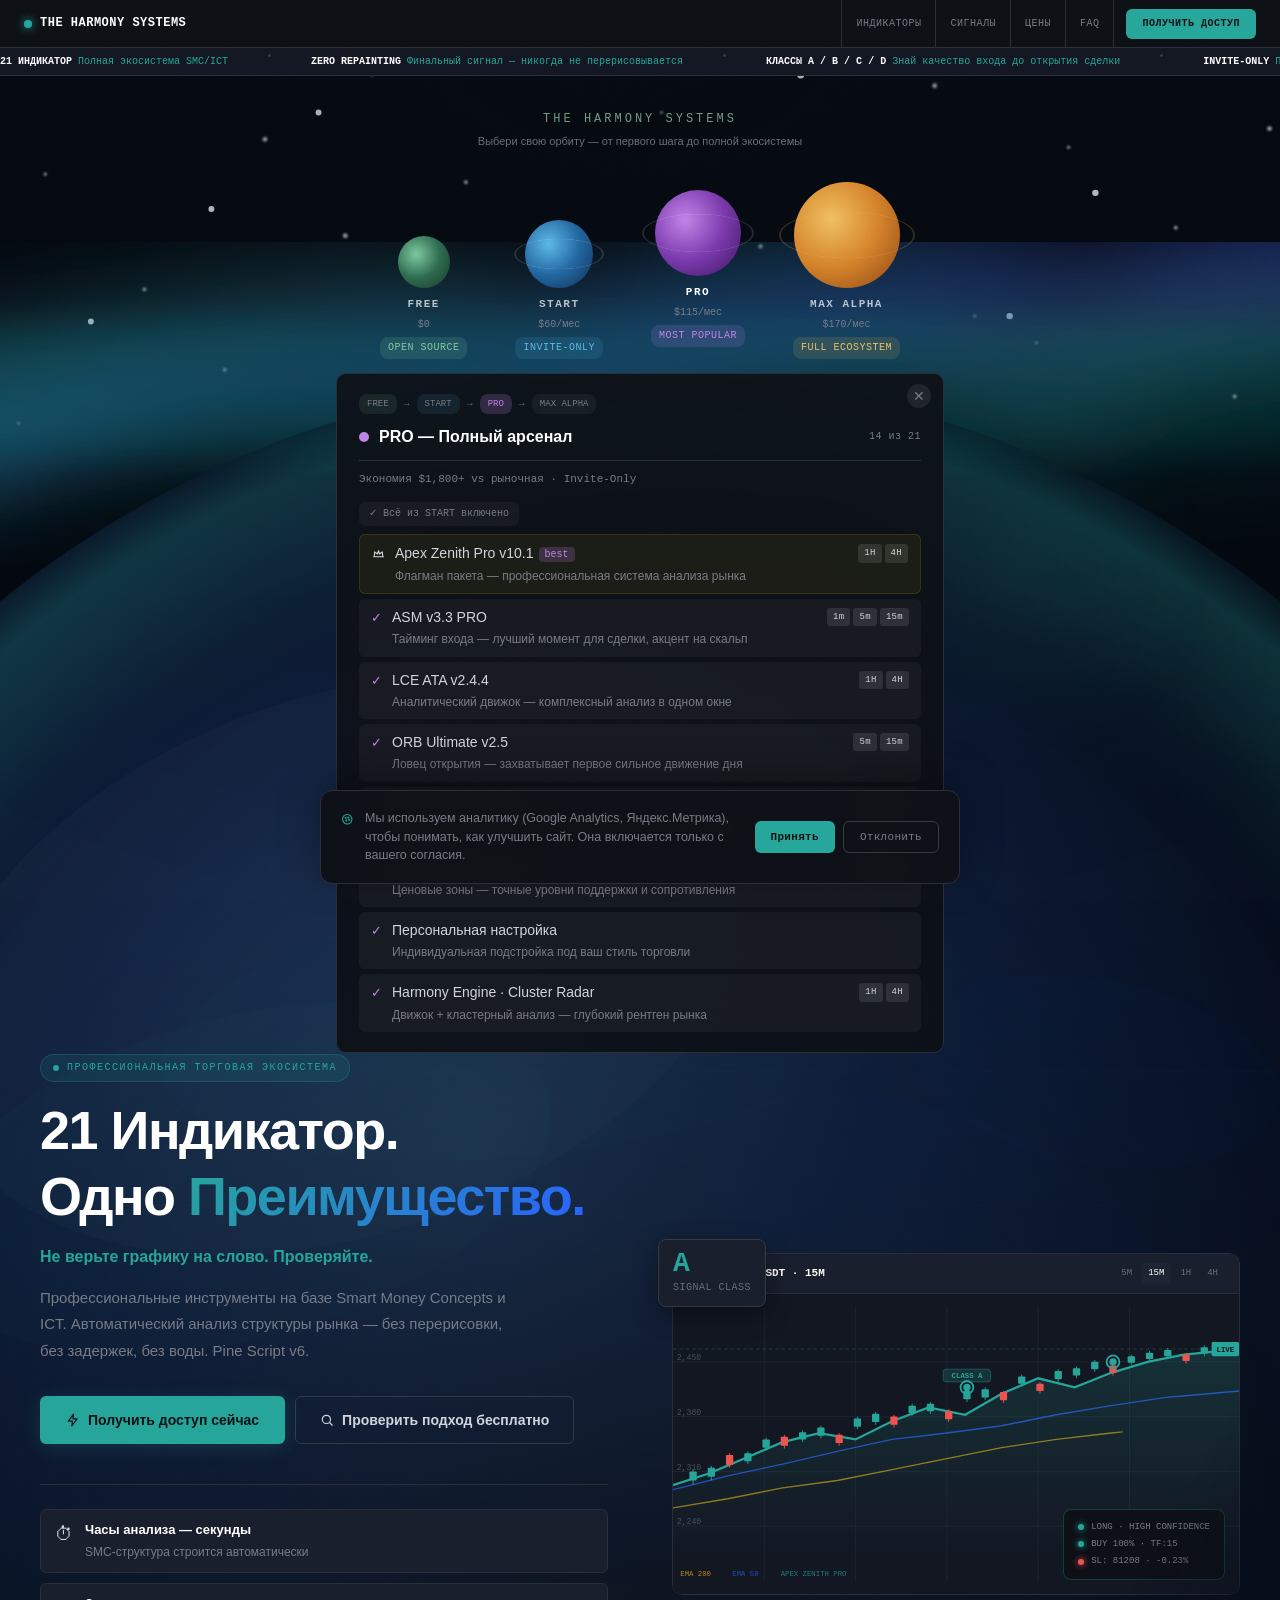
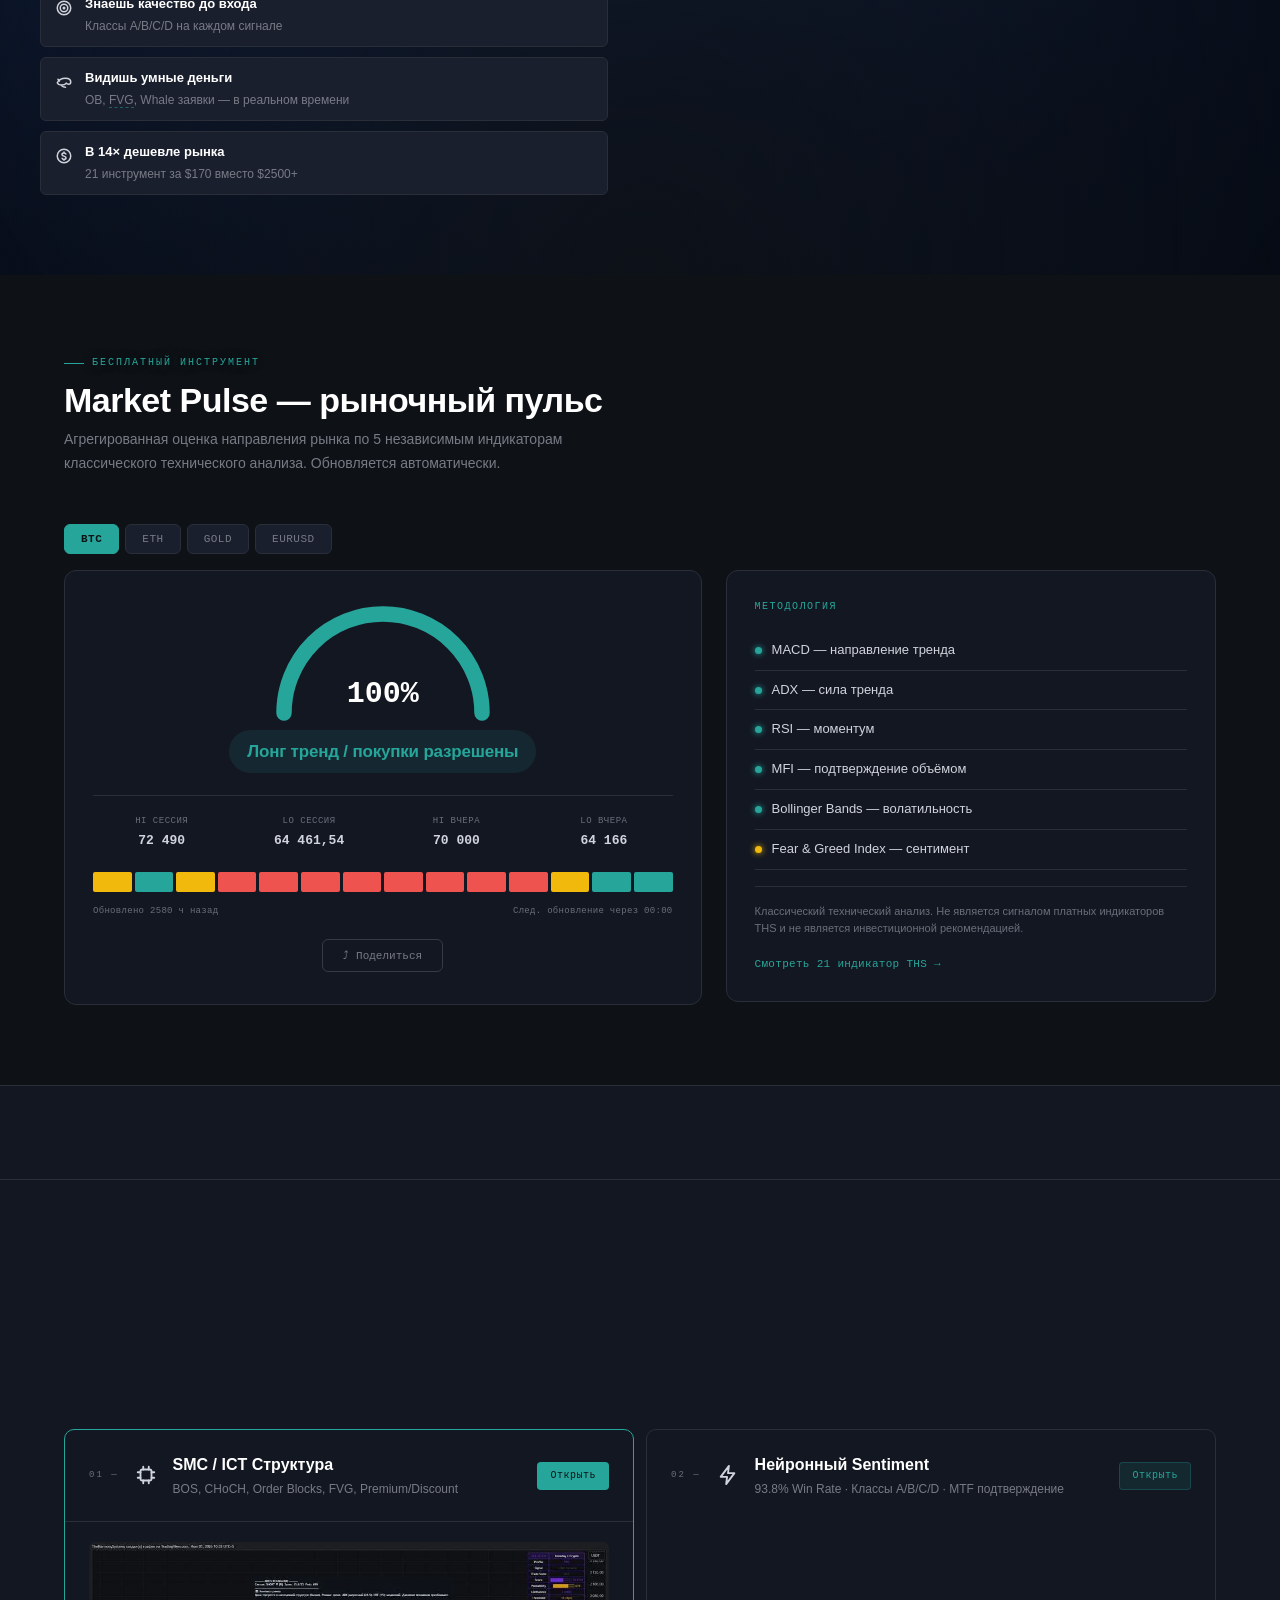
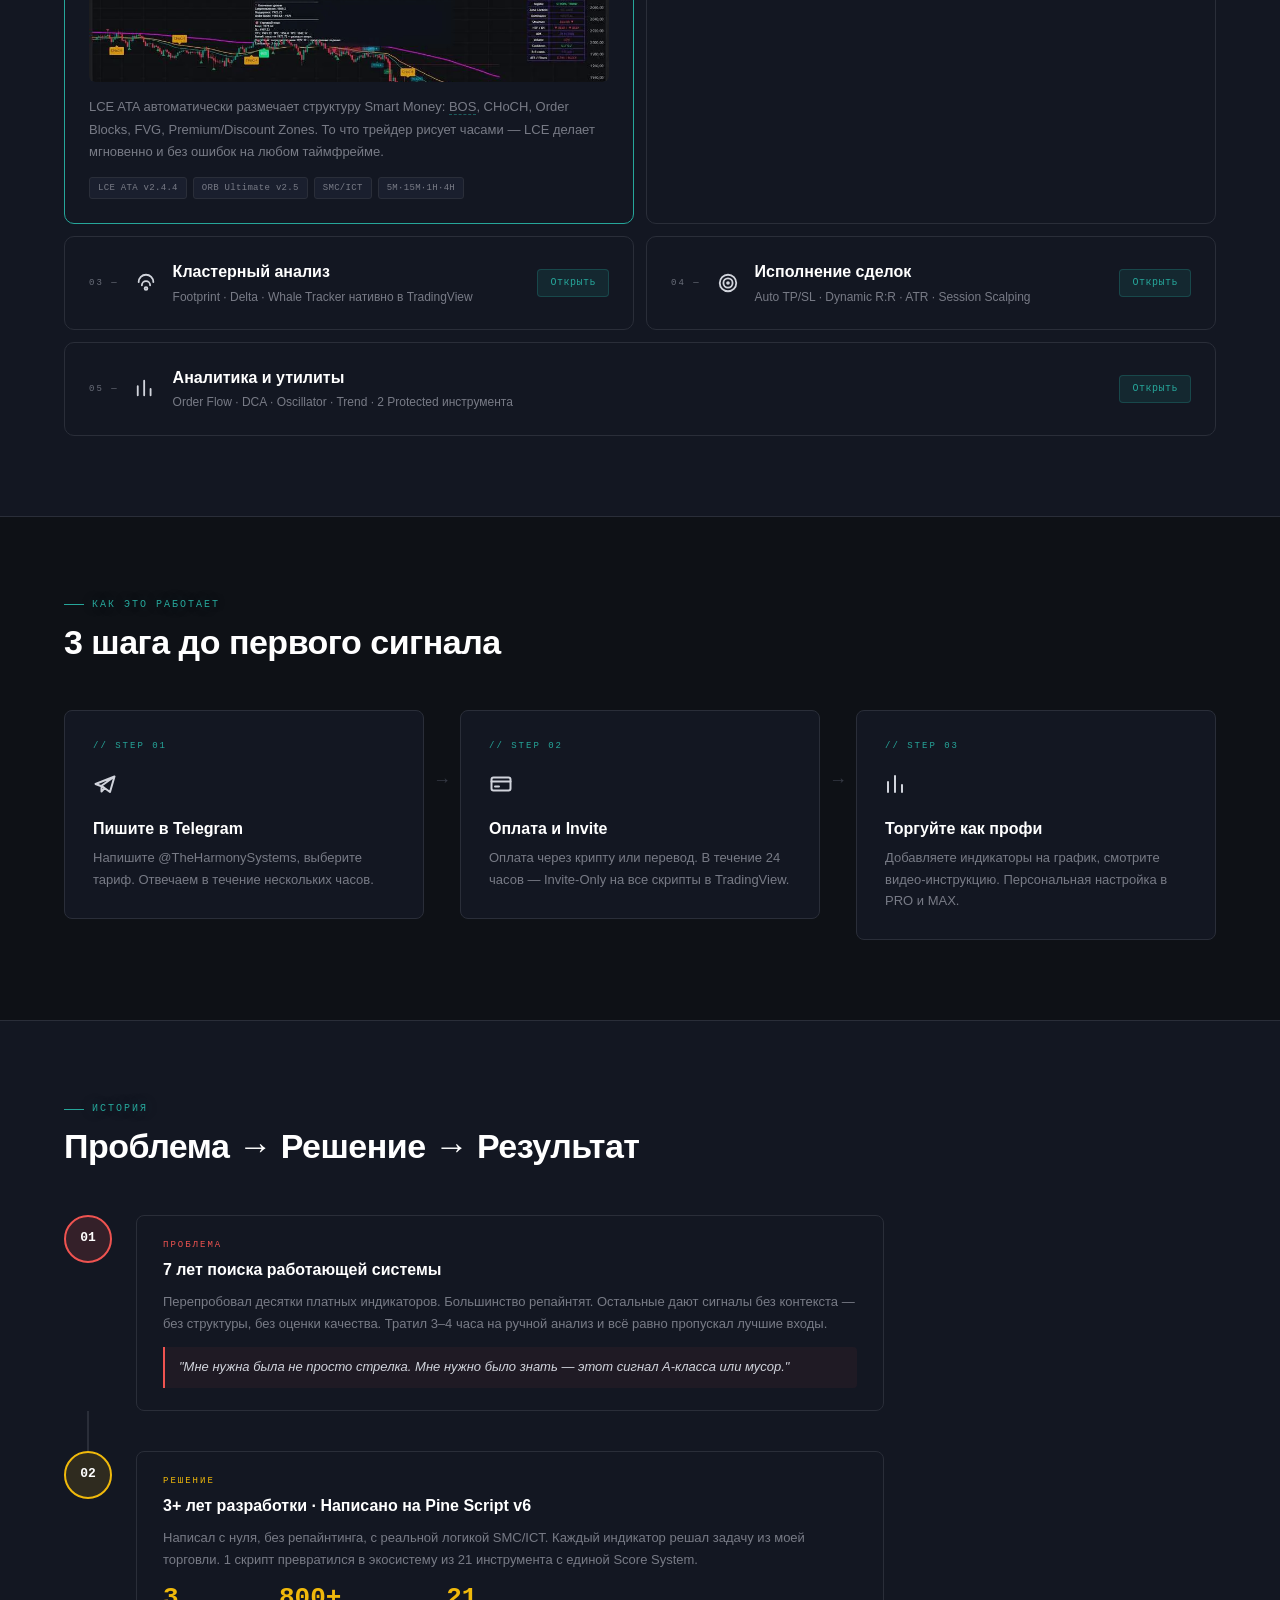
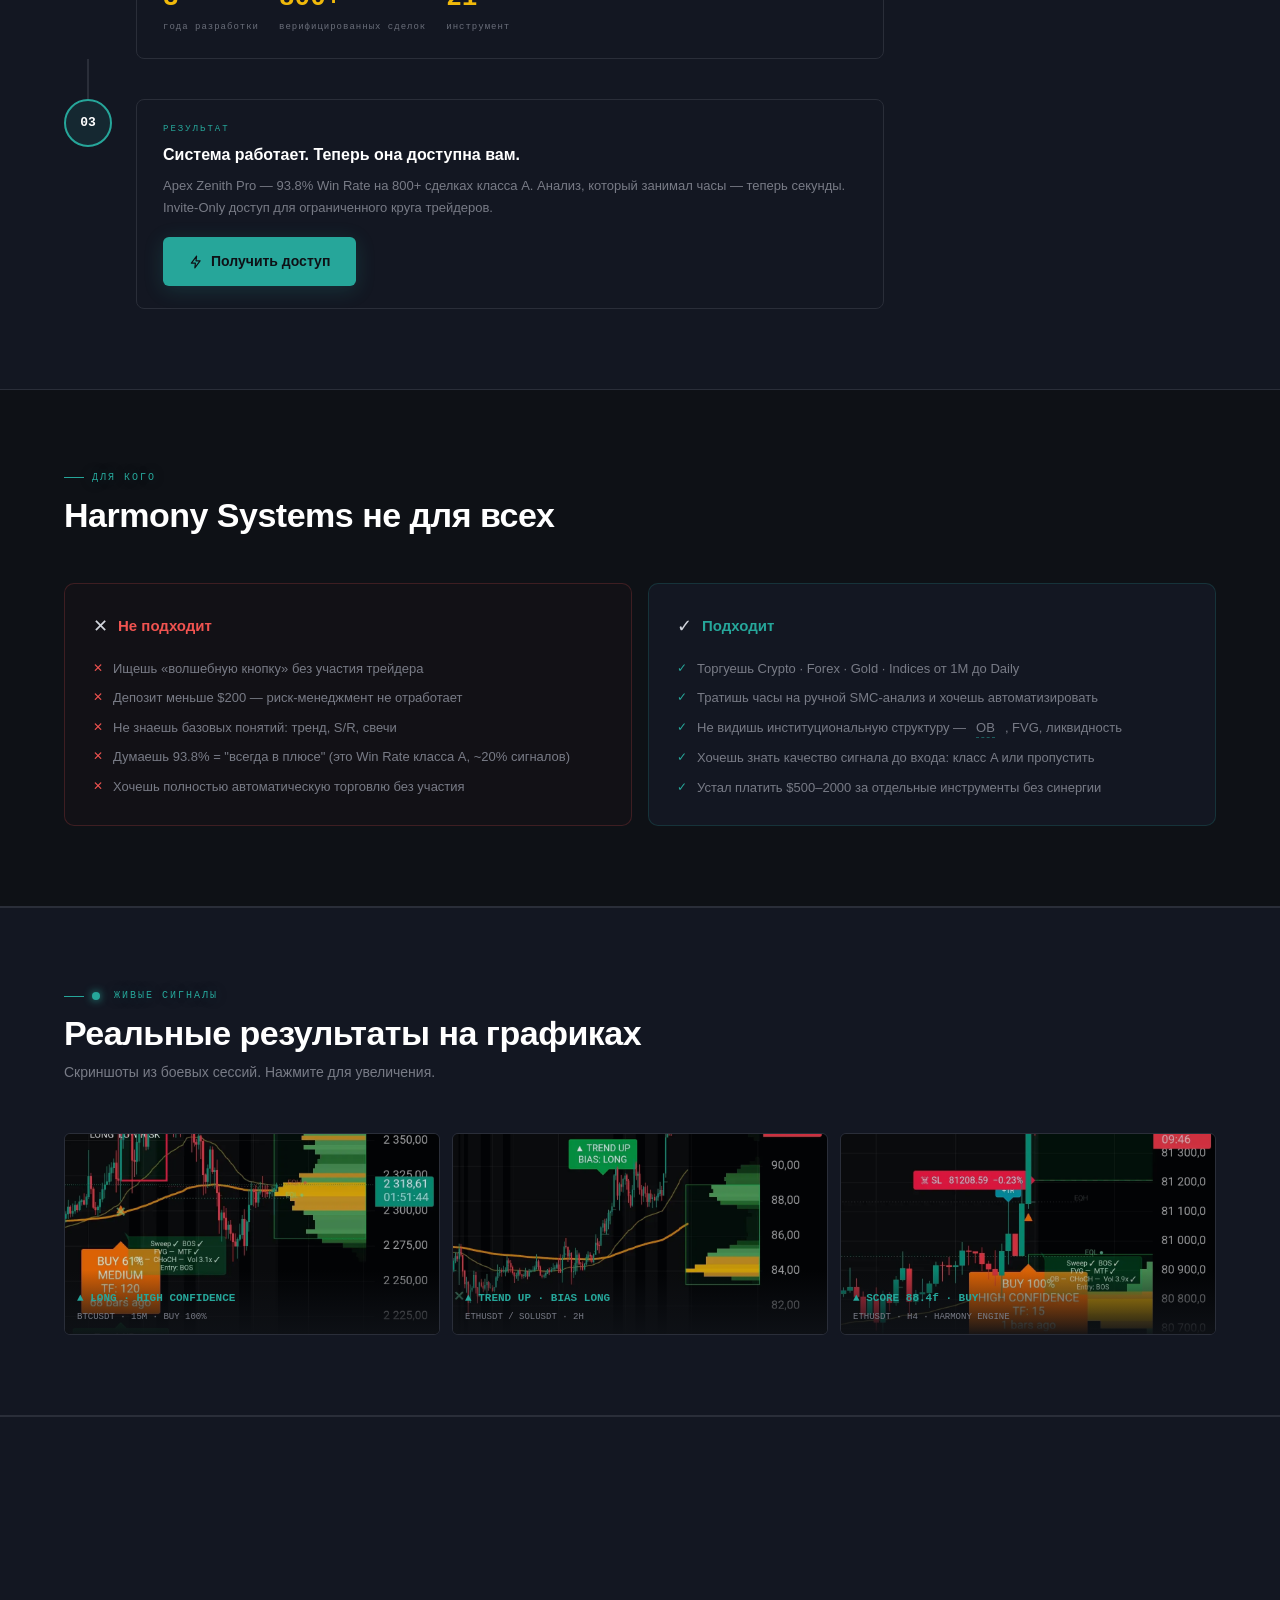
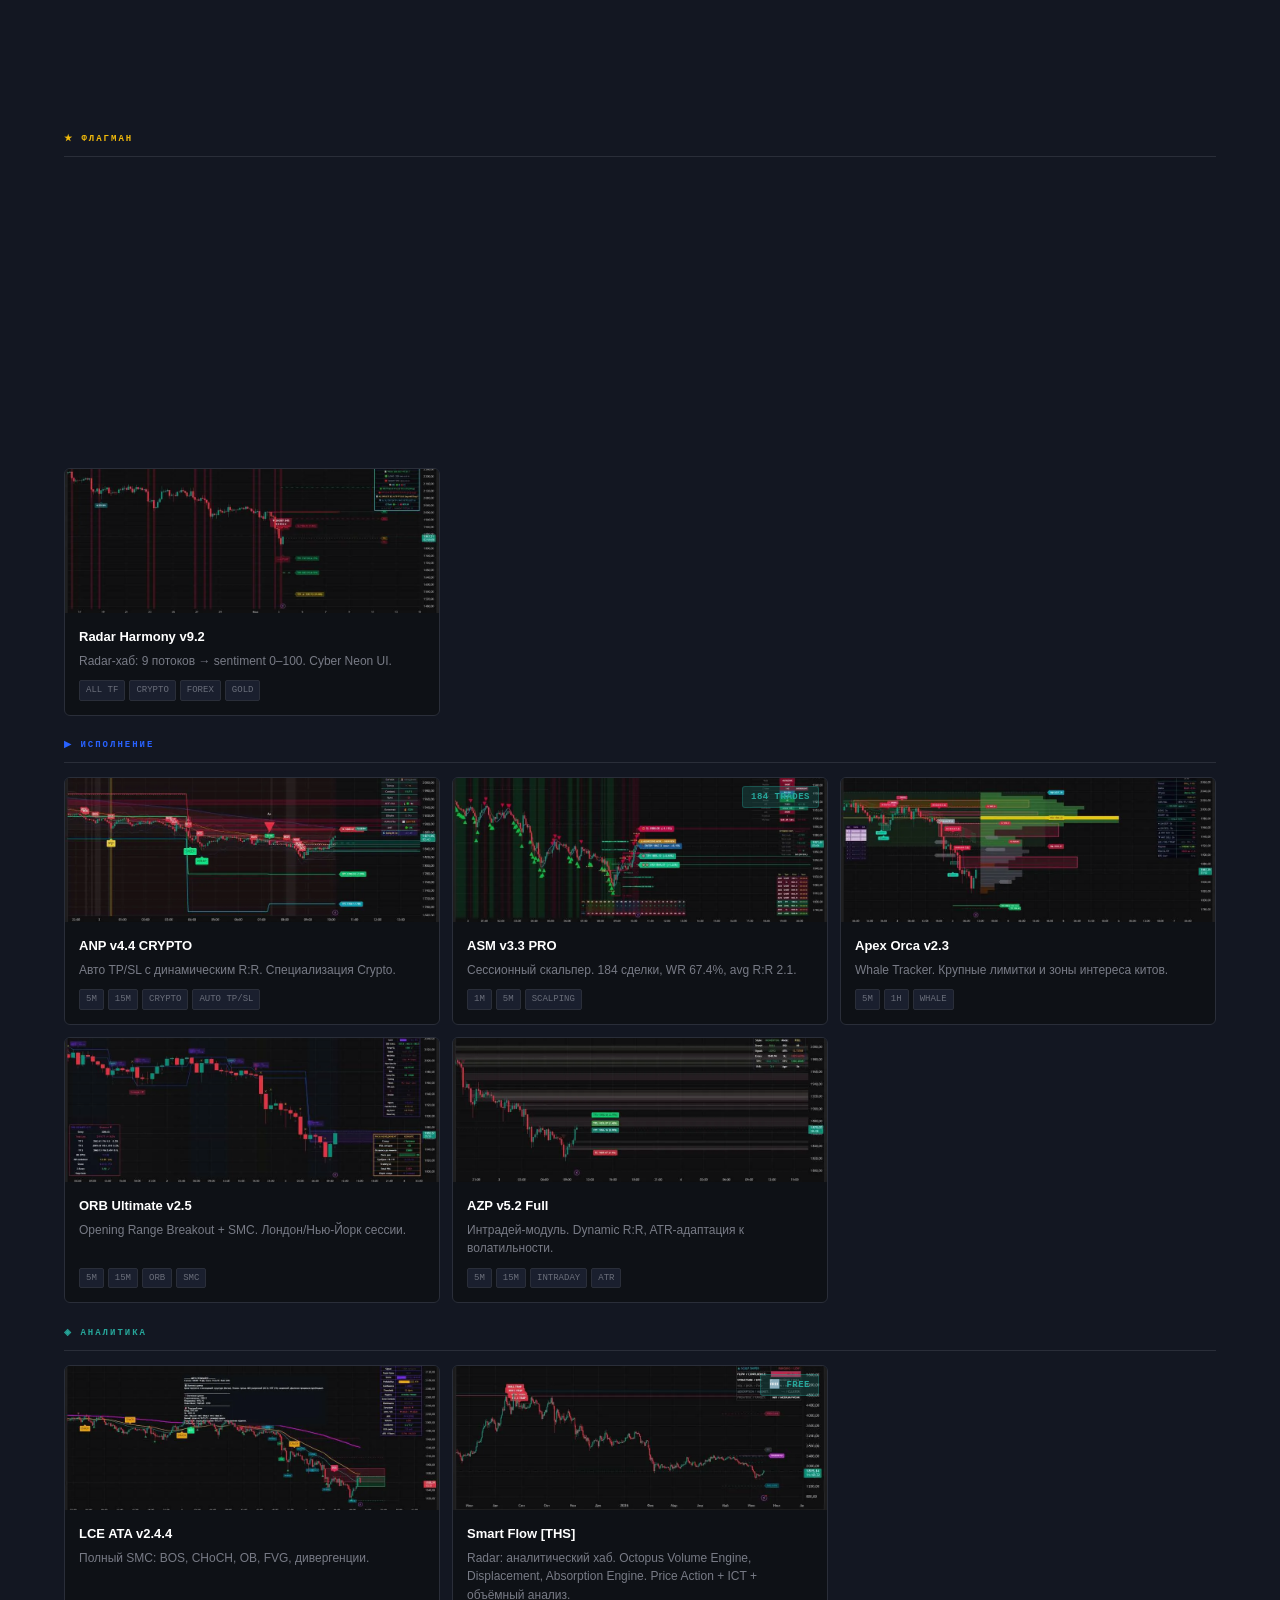
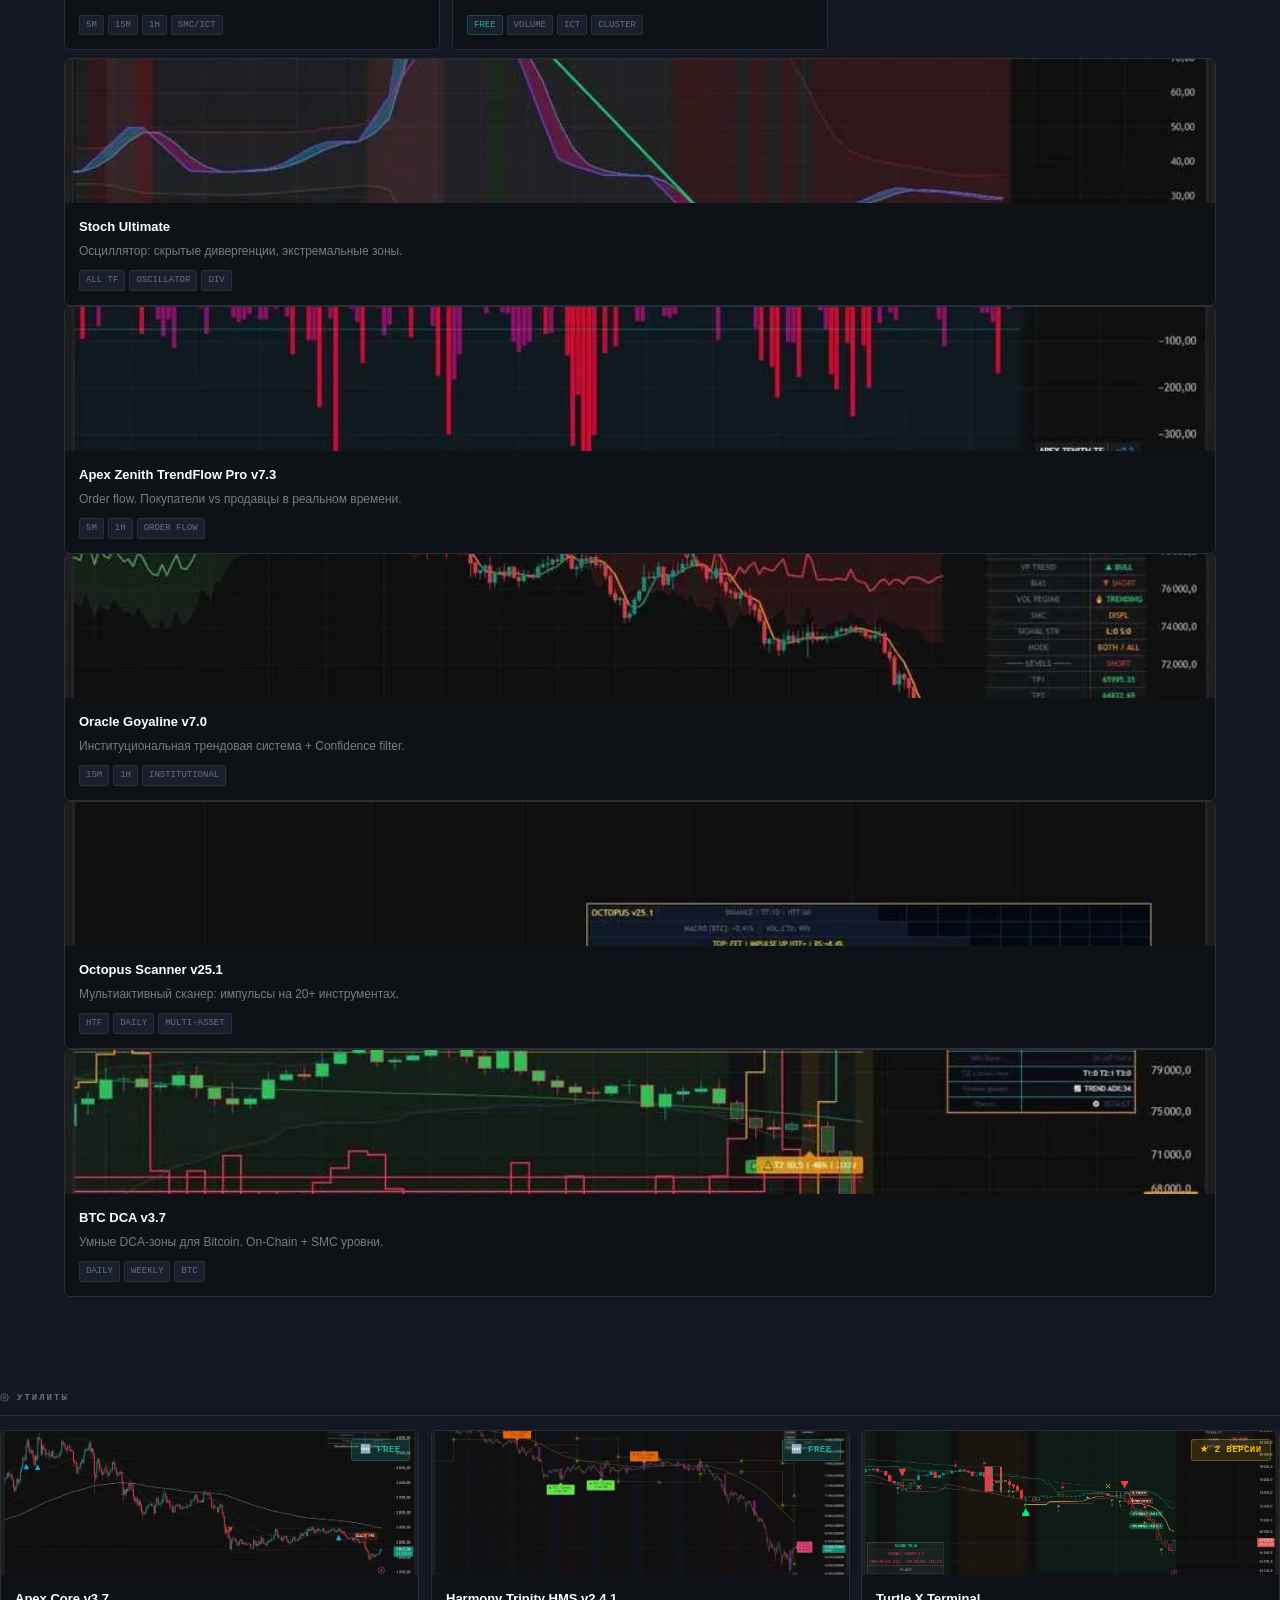
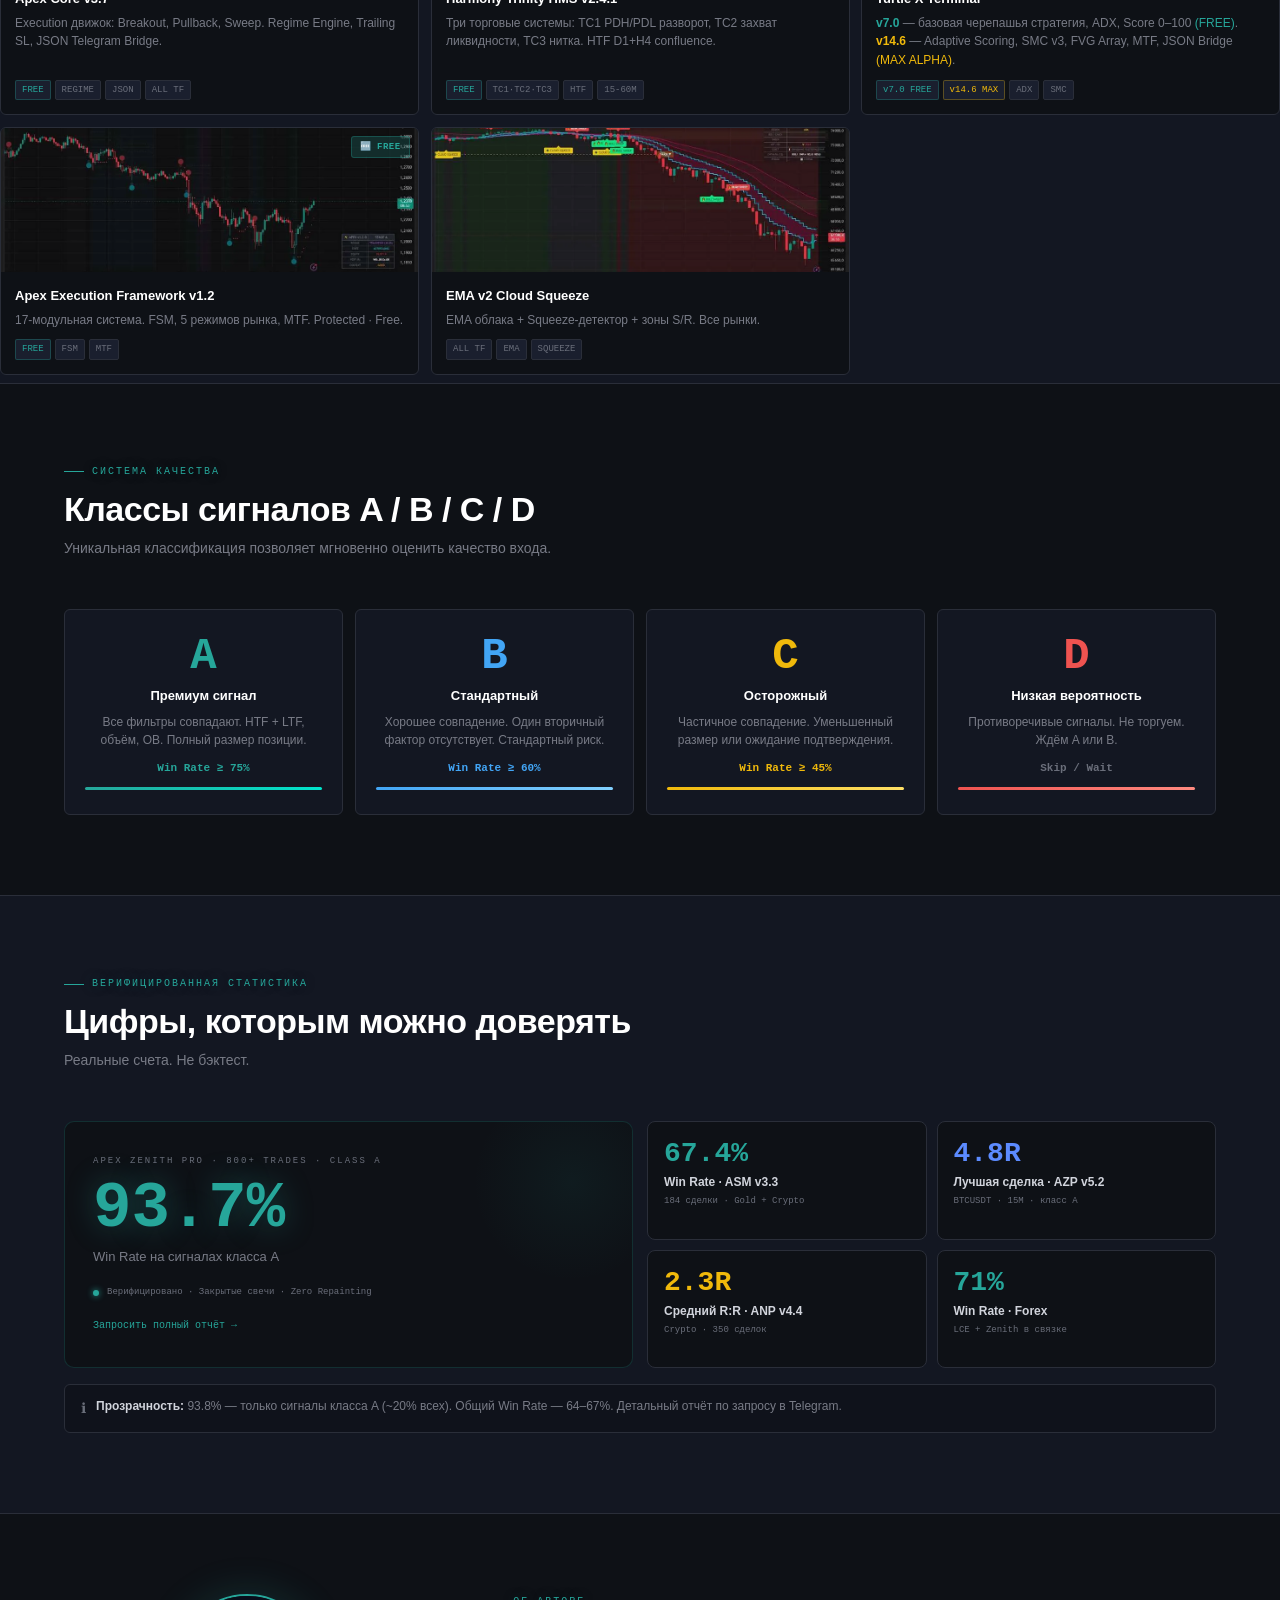
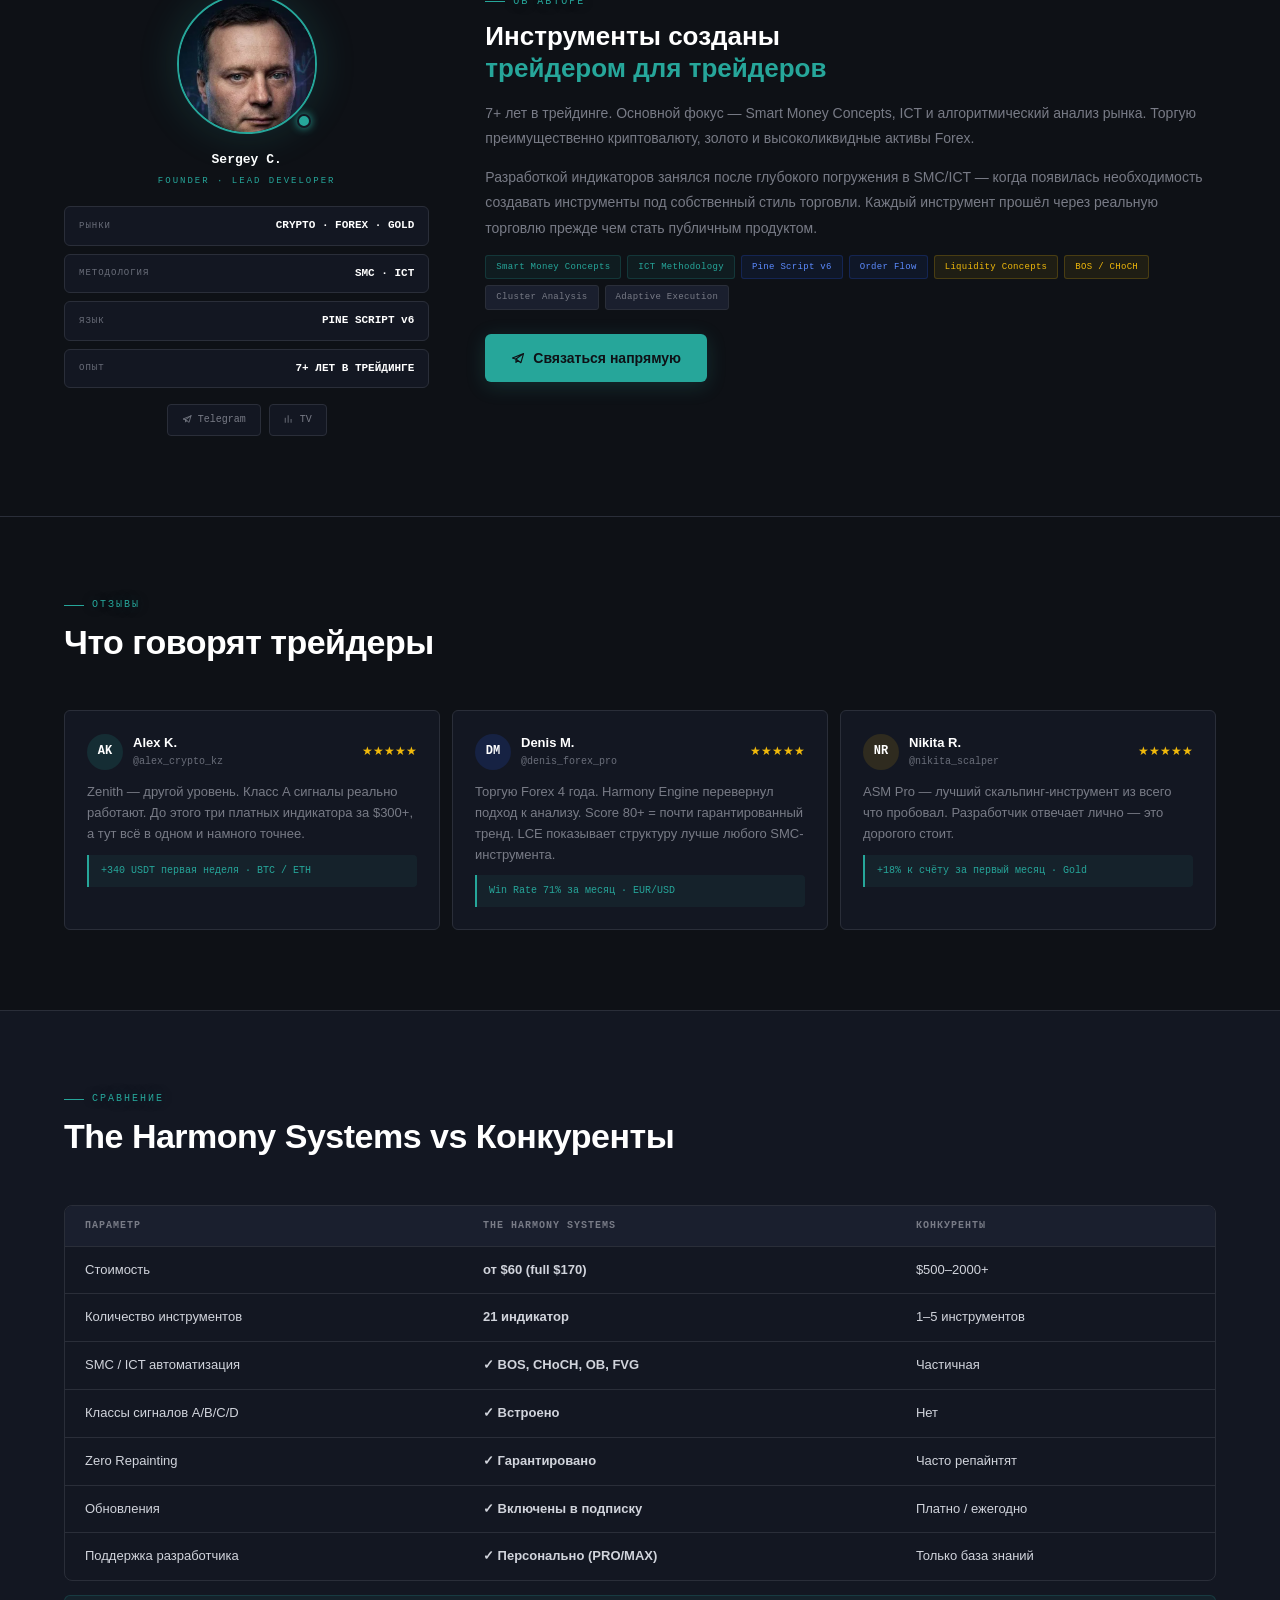
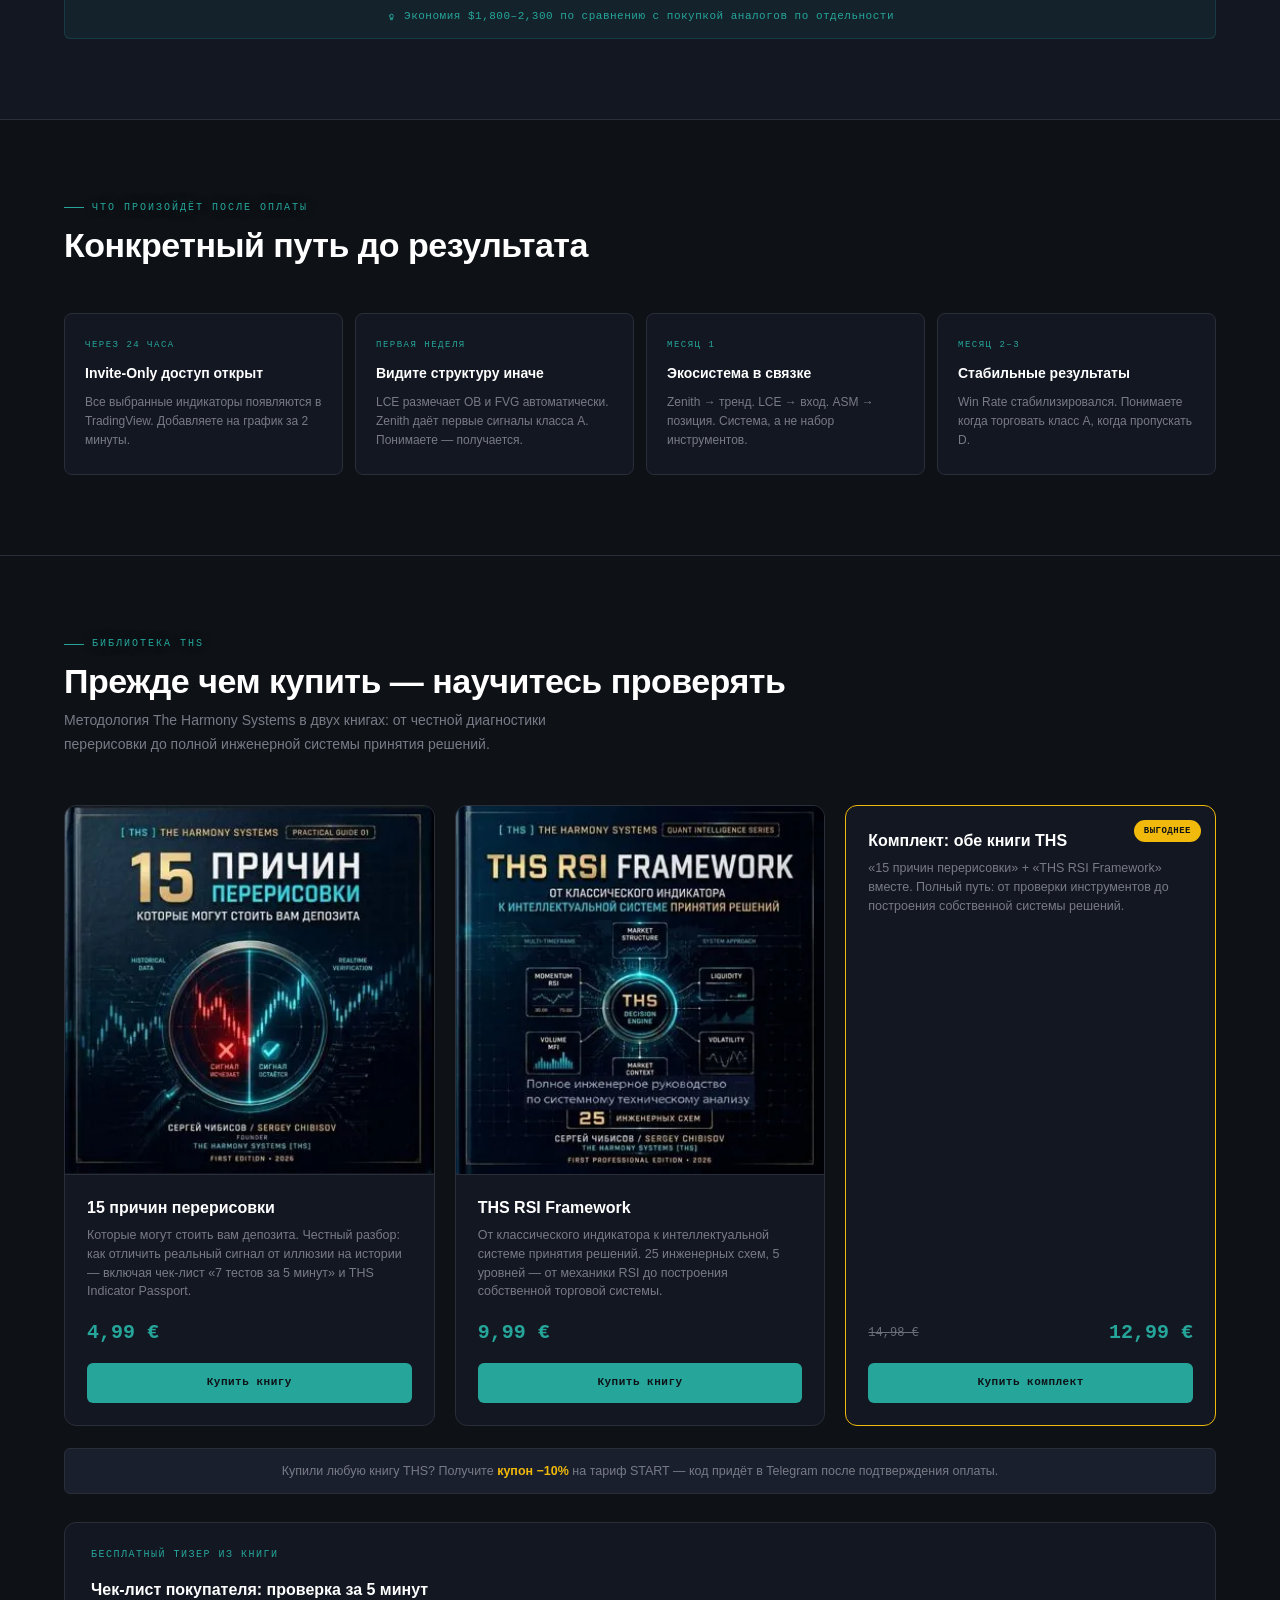
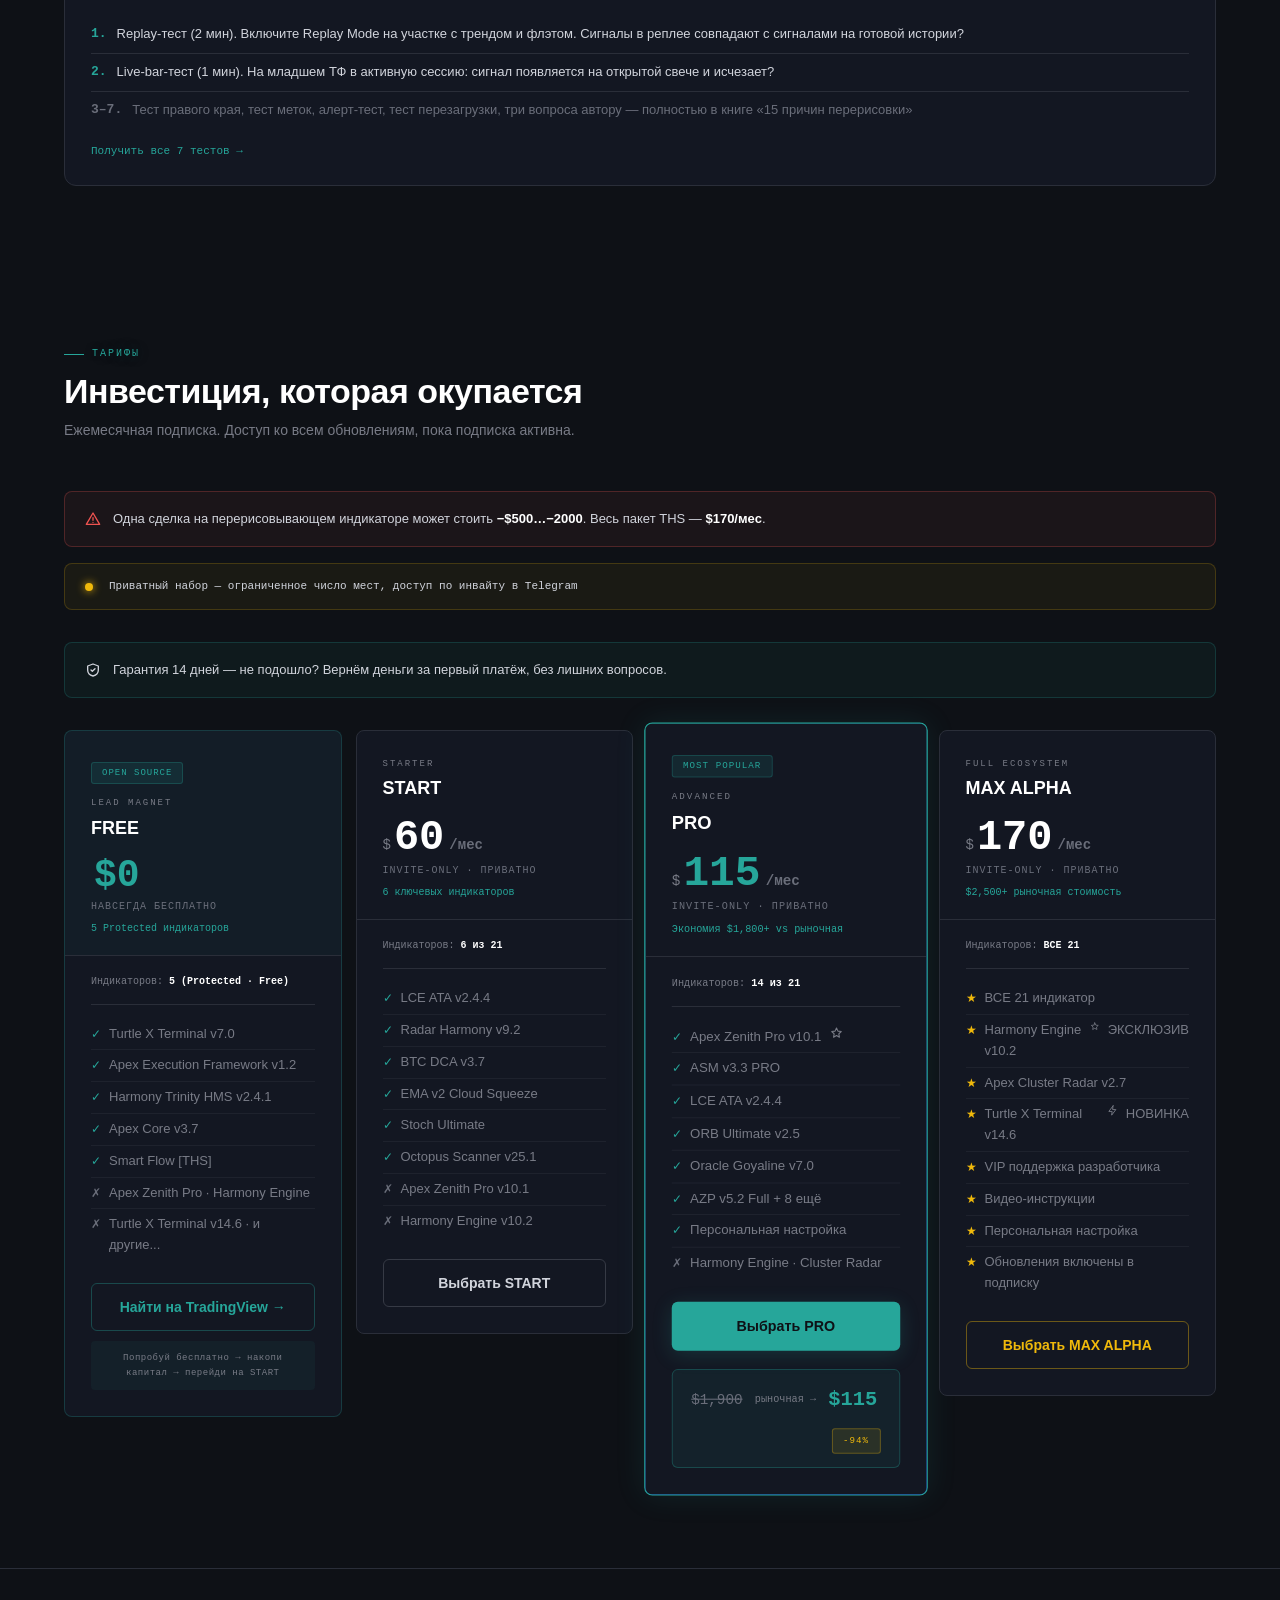
==== commit 370911d6: "Add files via upload" ====
--- a/index.html
+++ b/index.html
@@ -1294,6 +1294,7 @@
 </div>
 
 <!-- ══ COOKIE / ANALYTICS CONSENT ══ -->
+<div class="grain-overlay" aria-hidden="true"></div>
 <div id="consentBanner" class="consent-banner" role="dialog" aria-label="Согласие на использование аналитики" aria-live="polite">
   <div class="consent-text"><span class="ico" style="width:16px;height:16px;flex-shrink:0;"><svg class="ico" viewBox="0 0 24 24"><circle cx="12" cy="12" r="9"/><circle cx="9" cy="9" r="1"/><circle cx="14" cy="8.5" r="1"/><circle cx="15.5" cy="13" r="1"/><circle cx="10" cy="14.5" r="1"/></svg></span>Мы используем аналитику (Google Analytics, Яндекс.Метрика), чтобы понимать, как улучшить сайт. Она включается только с вашего согласия.</div>
   <div class="consent-btns">
--- a/styles.css
+++ b/styles.css
@@ -56,8 +56,10 @@
 .hero-btns{display:flex;gap:10px;flex-wrap:wrap;margin-bottom:40px;}
 .btn-primary{display:inline-flex;align-items:center;gap:8px;background:var(--green);color:var(--bg);font-family:var(--sans);font-size:14px;font-weight:700;padding:13px 26px;border-radius:var(--r);transition:background .2s,transform .15s,box-shadow .2s;box-shadow:0 4px 20px rgba(38,166,154,.2);}
 .btn-primary:hover{background:var(--green2);transform:translateY(-2px);box-shadow:0 8px 30px rgba(38,166,154,.3);}
+.btn-primary:active{transform:translateY(0) scale(.96);box-shadow:0 2px 10px rgba(38,166,154,.25);transition-duration:.08s;}
 .btn-outline{display:inline-flex;align-items:center;gap:8px;background:transparent;color:var(--text);font-family:var(--sans);font-size:14px;font-weight:600;padding:12px 24px;border-radius:var(--r);border:1px solid var(--border2);transition:border-color .2s,background .2s,transform .15s;}
 .btn-outline:hover{border-color:var(--green);background:var(--green-glow);transform:translateY(-2px);}
+.btn-outline:active{transform:translateY(0) scale(.96);transition-duration:.08s;}
 .hero-stats{display:flex;gap:28px;padding-top:28px;border-top:1px solid var(--border);}
 .hero-stat-val{font-family:var(--mono);font-size:24px;font-weight:700;color:var(--white);line-height:1;}
 .hero-stat-val.g{color:var(--green);}.hero-stat-val.au{color:var(--gold);}
@@ -480,10 +482,10 @@
 .faq-item{border-bottom:1px solid var(--border);}
 .faq-q{width:100%;background:none;border:none;padding:18px 0;text-align:left;display:flex;align-items:center;justify-content:space-between;cursor:pointer;gap:14px;}
 .faq-q-text{font-size:14px;font-weight:500;color:var(--white);line-height:1.4;}
-.faq-arr{font-size:14px;color:var(--text3);transition:transform .25s,color .25s;}
+.faq-arr{font-size:14px;color:var(--text3);transition:transform .4s cubic-bezier(.34,1.56,.64,1),color .25s;}
 .faq-item.open .faq-arr{transform:rotate(180deg);color:var(--green);}
-.faq-a{font-size:13px;color:var(--text2);line-height:1.75;max-height:0;overflow:hidden;transition:max-height .35s ease,padding .35s;padding-bottom:0;}
-.faq-item.open .faq-a{max-height:300px;padding-bottom:18px;}
+.faq-a{font-size:13px;color:var(--text2);line-height:1.75;max-height:0;overflow:hidden;opacity:0;transform:translateY(-6px);transition:max-height .4s cubic-bezier(.34,1.56,.64,1),padding .35s,opacity .3s ease .05s,transform .35s cubic-bezier(.34,1.56,.64,1);padding-bottom:0;}
+.faq-item.open .faq-a{max-height:300px;padding-bottom:18px;opacity:1;transform:translateY(0);}
 
 /* STEPS */
 .steps-row{display:grid;grid-template-columns:1fr 36px 1fr 36px 1fr;align-items:start;}
@@ -516,7 +518,10 @@
 
 /* LIGHTBOX */
 .lb{display:none;position:fixed;inset:0;z-index:9999;background:rgba(0,0,0,.94);align-items:center;justify-content:center;backdrop-filter:blur(10px);cursor:zoom-out;}
-.lb.open{display:flex!important;}
+.lb.open{display:flex!important;animation:lbFadeIn .25s ease;}
+@keyframes lbFadeIn{from{opacity:0;}to{opacity:1;}}
+.lb.open .lb-inner{animation:lbInnerIn .3s cubic-bezier(.34,1.56,.64,1);}
+@keyframes lbInnerIn{from{opacity:0;transform:scale(.9);}to{opacity:1;transform:scale(1);}}
 .lb-inner{position:relative;max-width:92vw;max-height:92vh;display:flex;flex-direction:column;align-items:center;gap:14px;}
 .lb-img{max-width:100%;max-height:82vh;border-radius:8px;border:1px solid var(--border);cursor:default;}
 .lb-cap{font-family:var(--mono);font-size:11px;color:var(--text2);text-align:center;}
@@ -1402,6 +1407,20 @@
 .lib-teaser-cta:hover{color:var(--white);}
 
 .ico{width:1em;height:1em;display:inline-block;vertical-align:-0.15em;stroke:currentColor;fill:none;stroke-width:2;stroke-linecap:round;stroke-linejoin:round;}
+
+/* ══ GRAIN OVERLAY — едва заметный шум поверх всего сайта, как у Linear/Vercel ══ */
+.grain-overlay{
+  position:fixed;inset:0;z-index:9998;pointer-events:none;
+  opacity:.035;mix-blend-mode:overlay;
+  background-image:url("data:image/svg+xml;utf8,<svg xmlns='http://www.w3.org/2000/svg' width='120' height='120'><filter id='n'><feTurbulence type='fractalNoise' baseFrequency='0.9' numOctaves='2' stitchTiles='stitch'/></filter><rect width='100%25' height='100%25' filter='url(%23n)'/></svg>");
+  background-repeat:repeat;
+}
+@media(prefers-reduced-motion:reduce){.grain-overlay{display:none;}}
+.ind-card.filter-entering{animation:cardFilterIn .35s ease both;}
+@keyframes cardFilterIn{from{opacity:0;transform:scale(.92);}to{opacity:1;transform:scale(1);}}
+
+/* ══ PARALLAX LAYERS (hero) ══ */
+.hero-aurora,.hero-bg,.planet-wrap{will-change:transform;}
 .consent-banner{position:fixed;left:16px;right:16px;bottom:-200px;max-width:640px;margin:0 auto;background:rgba(14,17,22,.97);backdrop-filter:blur(14px);border:1px solid var(--border);border-radius:12px;padding:18px 20px;z-index:999;box-shadow:0 -10px 40px rgba(0,0,0,.4);display:flex;align-items:center;gap:16px;flex-wrap:wrap;transition:bottom .4s ease;}
 .consent-banner.show{bottom:16px;}
 .consent-text{flex:1;min-width:200px;font-size:12.5px;color:var(--text2);line-height:1.5;display:flex;align-items:flex-start;gap:8px;}
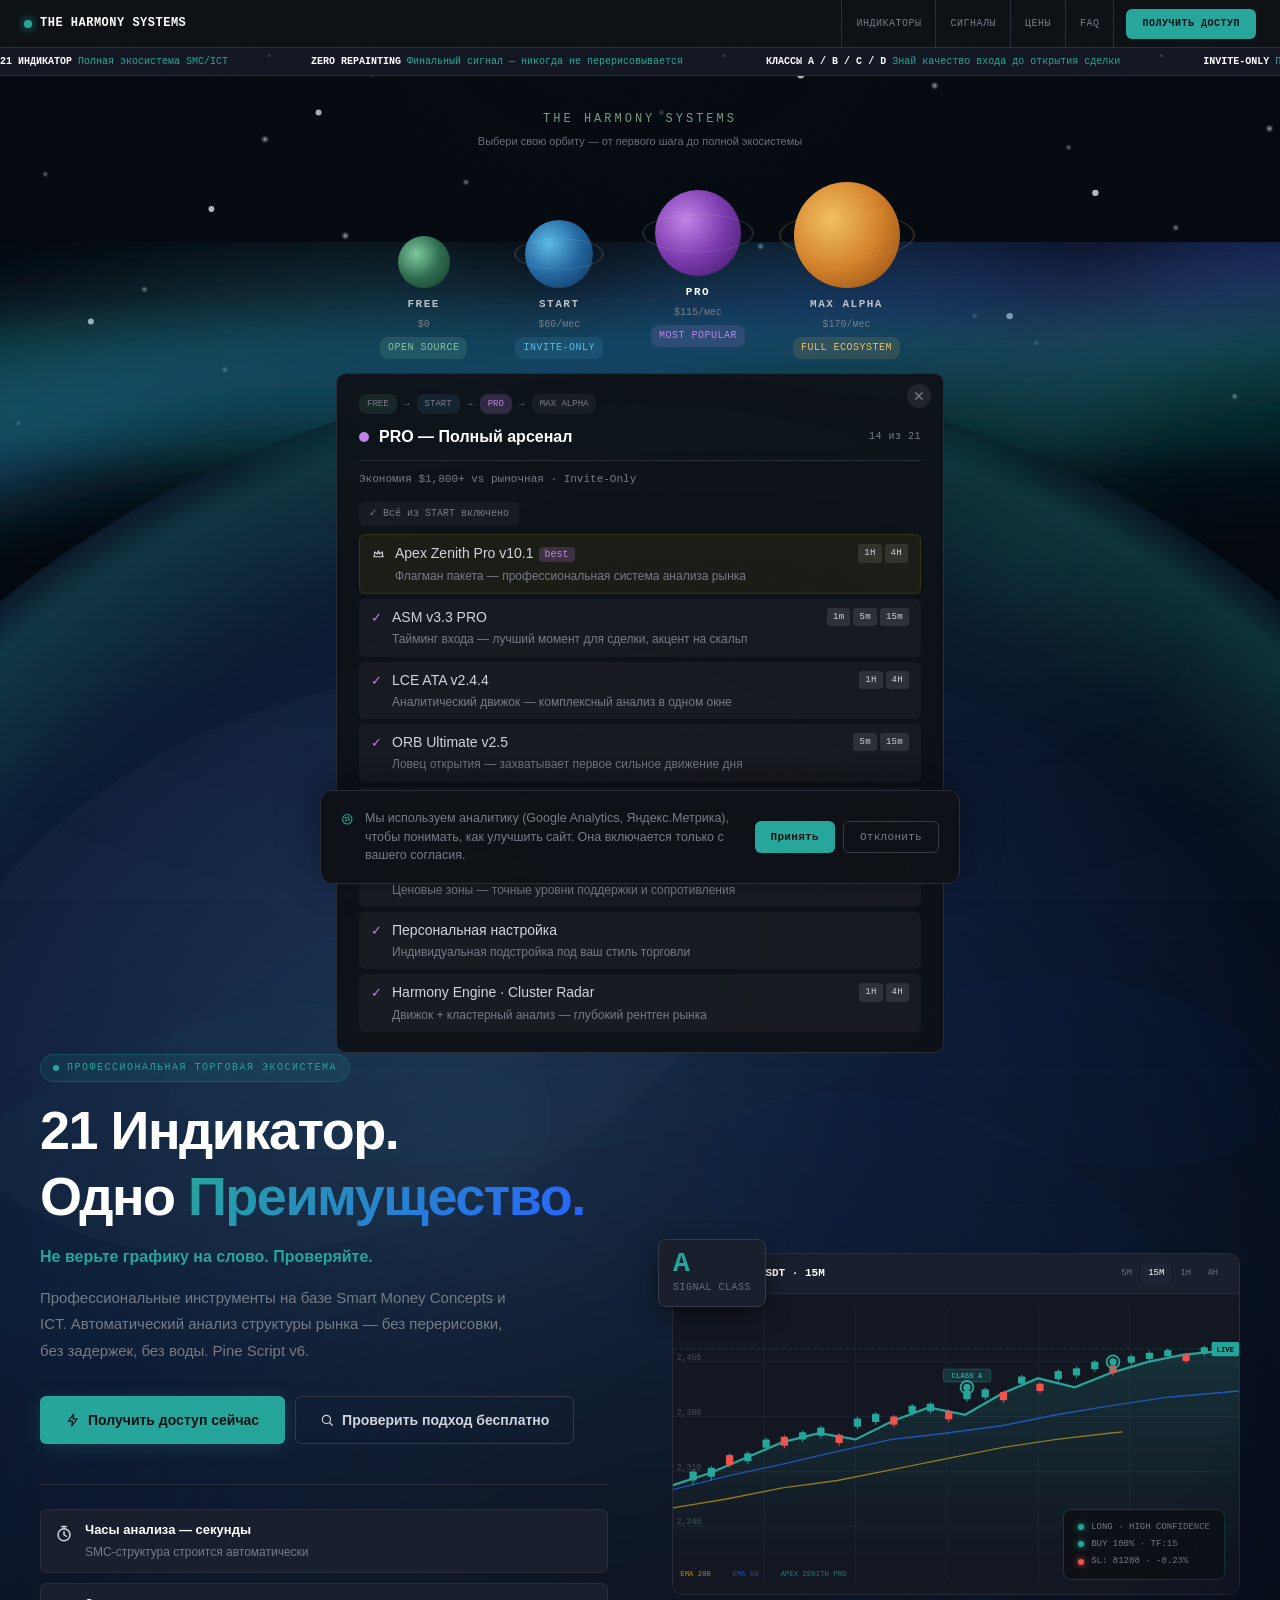
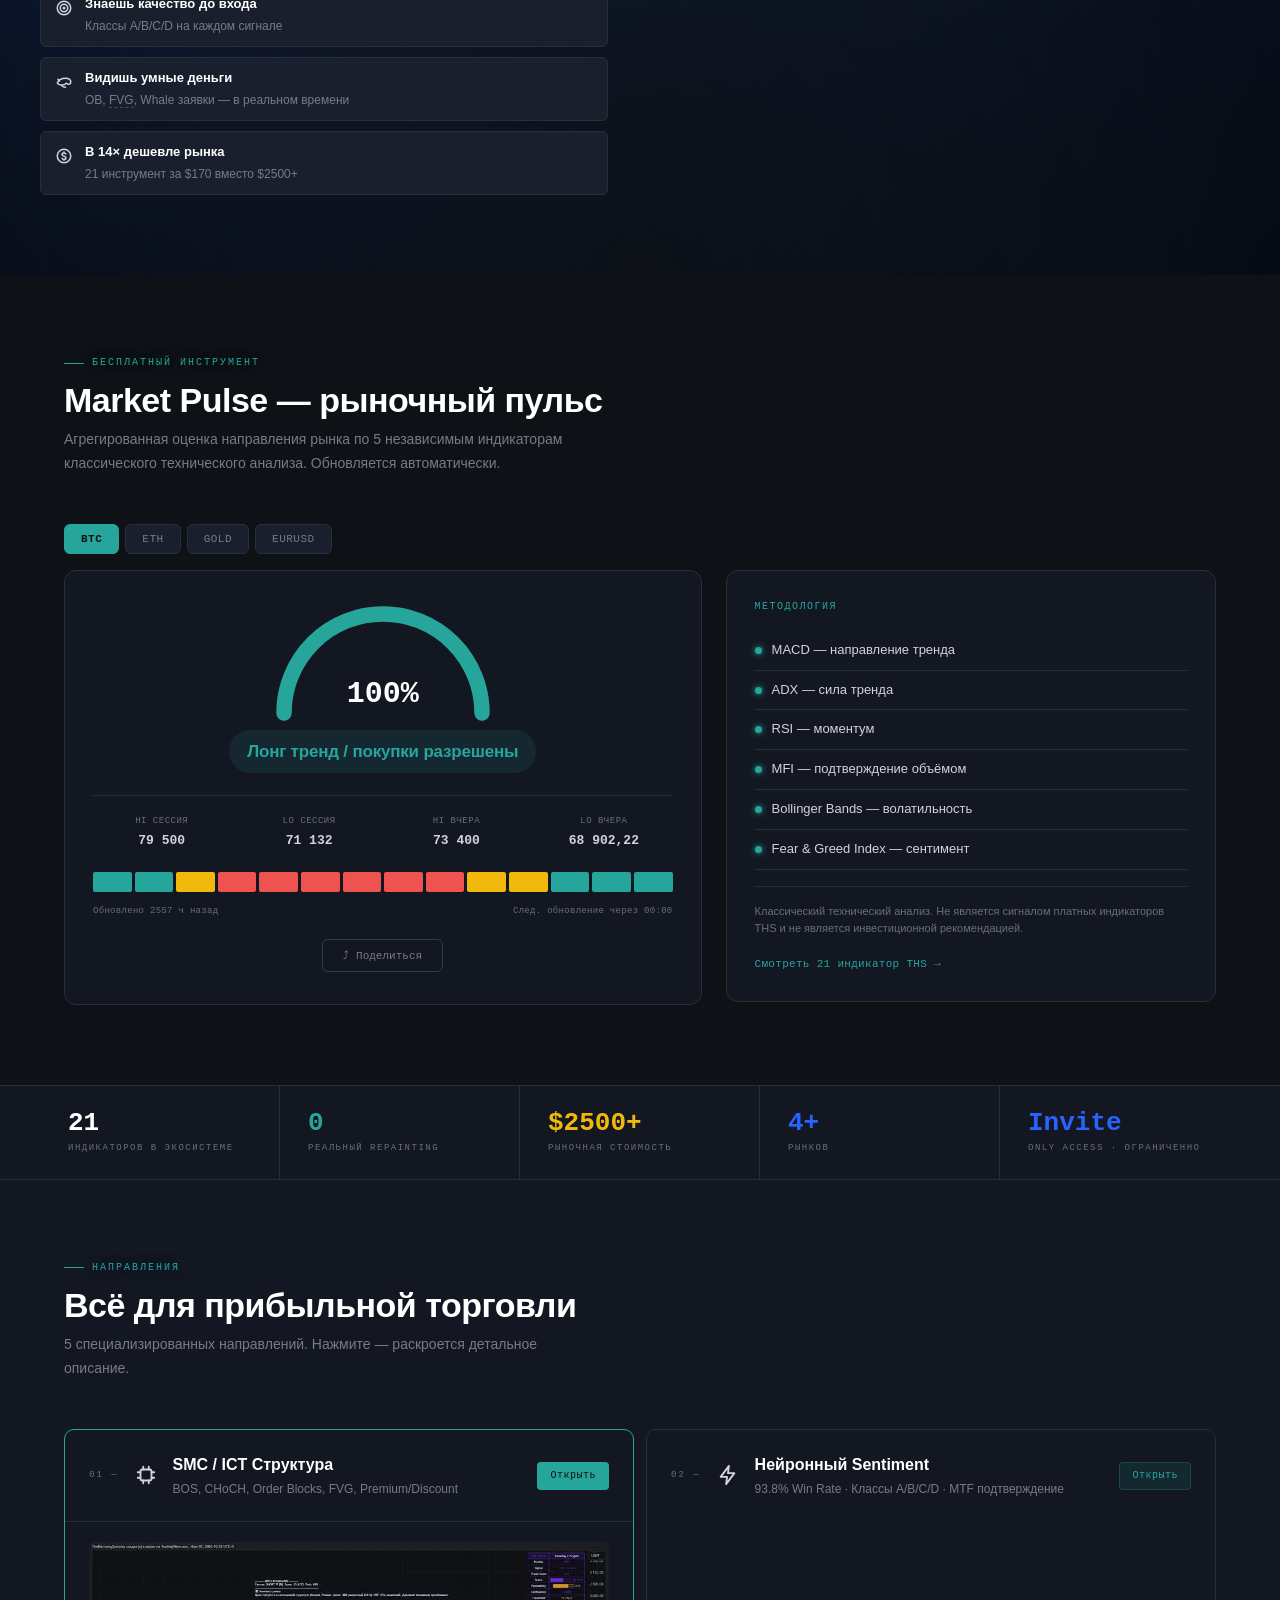
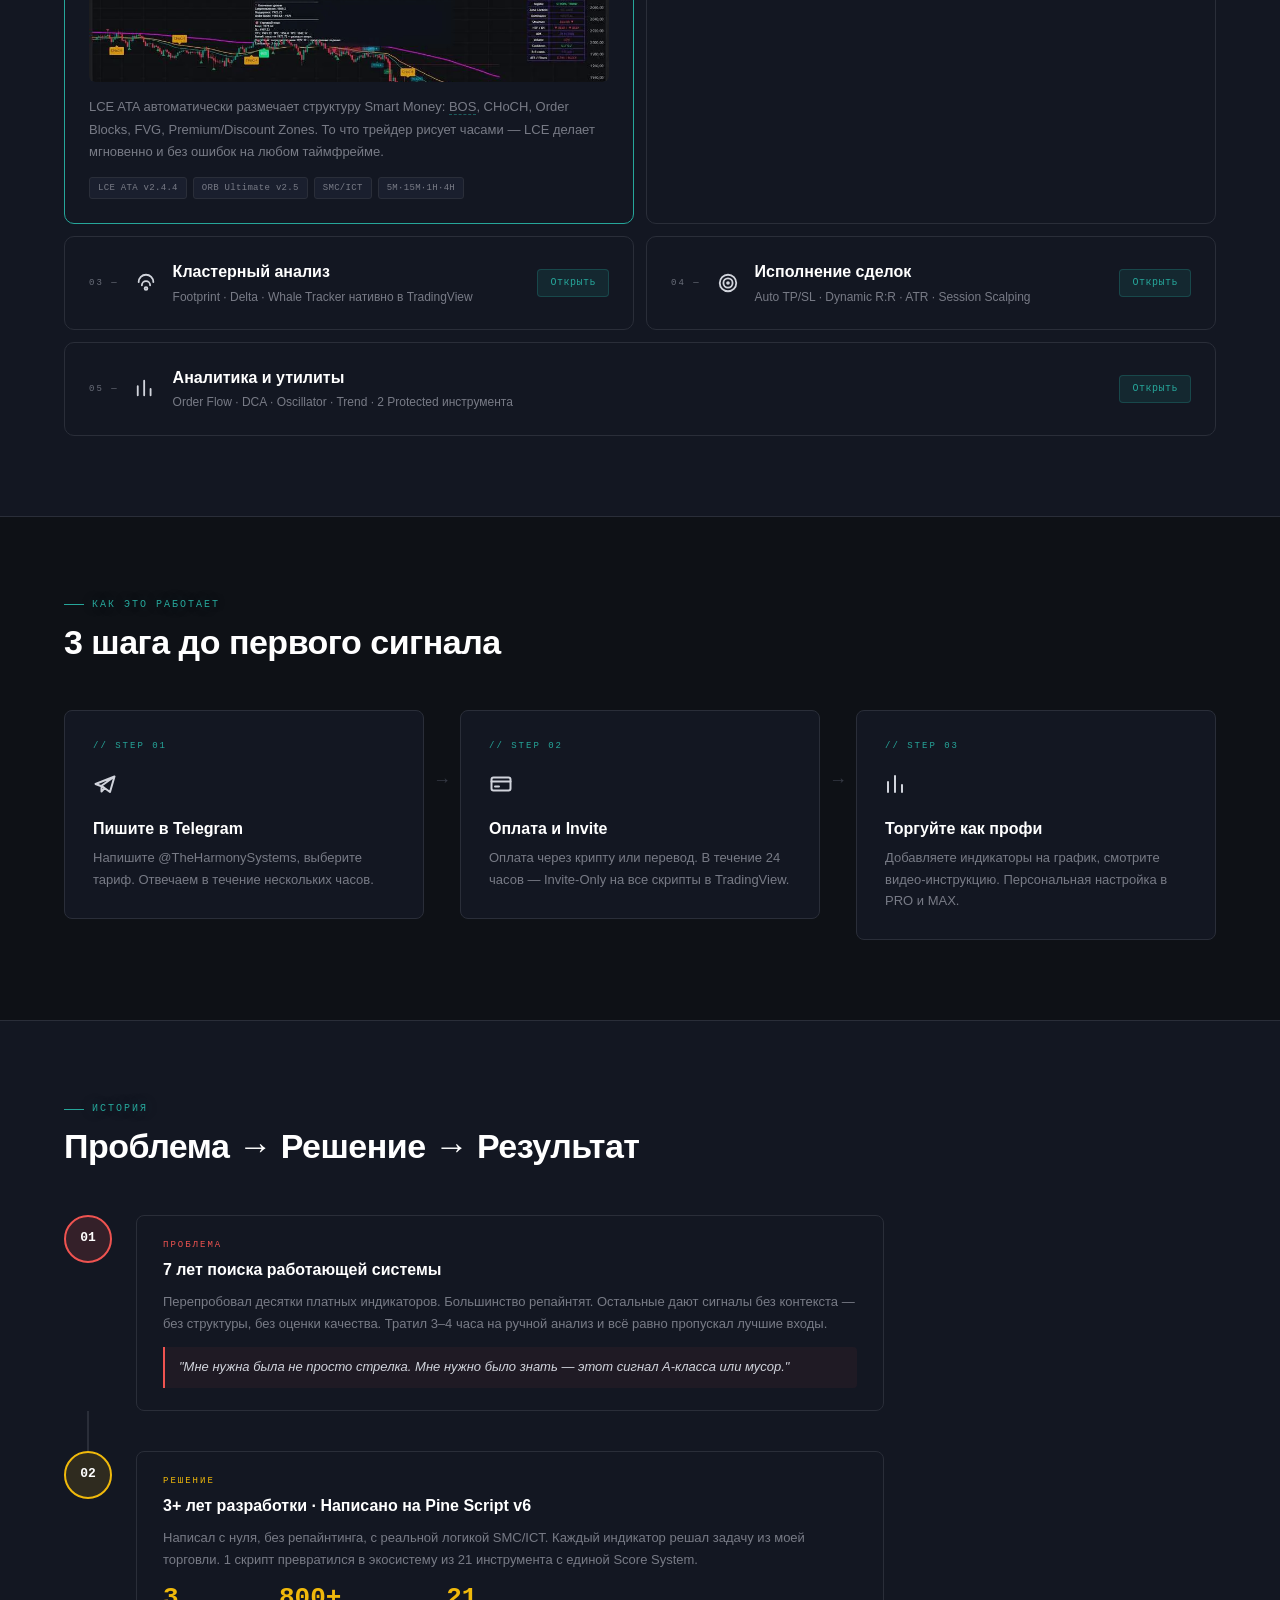
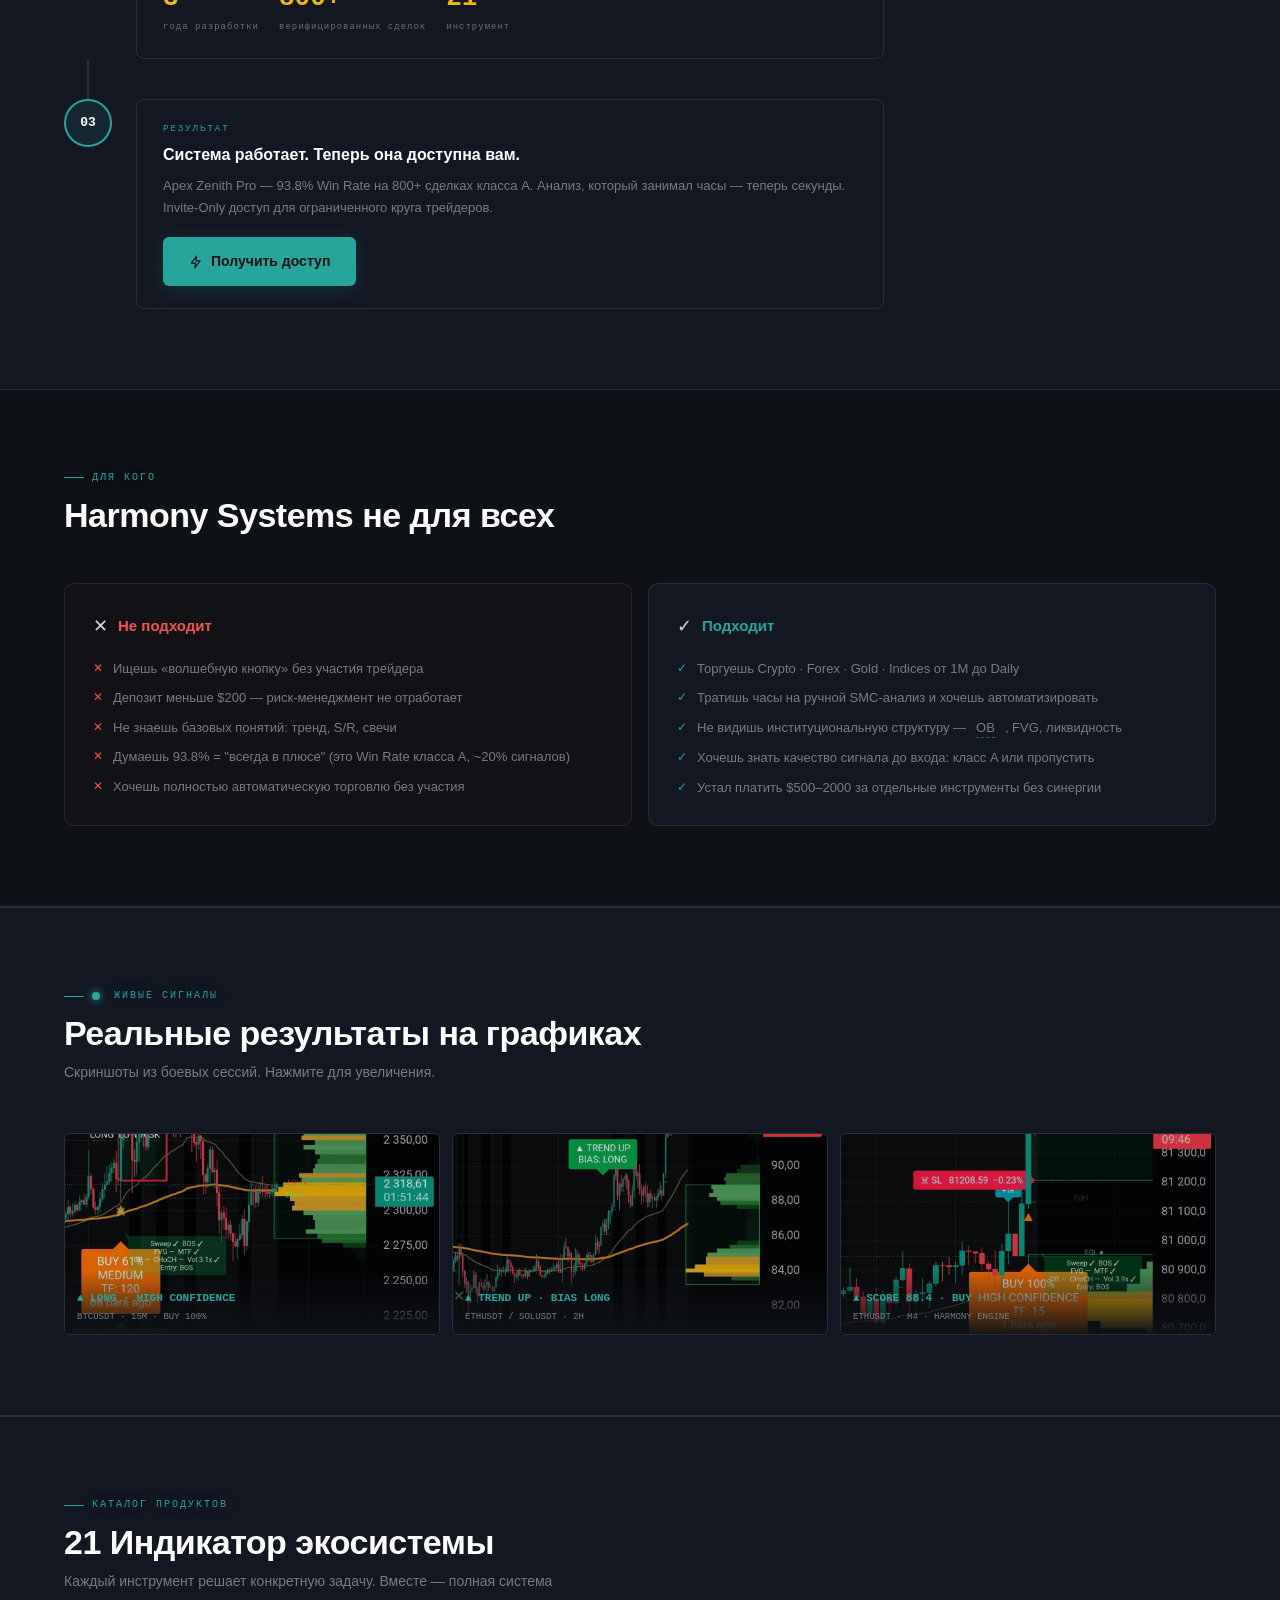
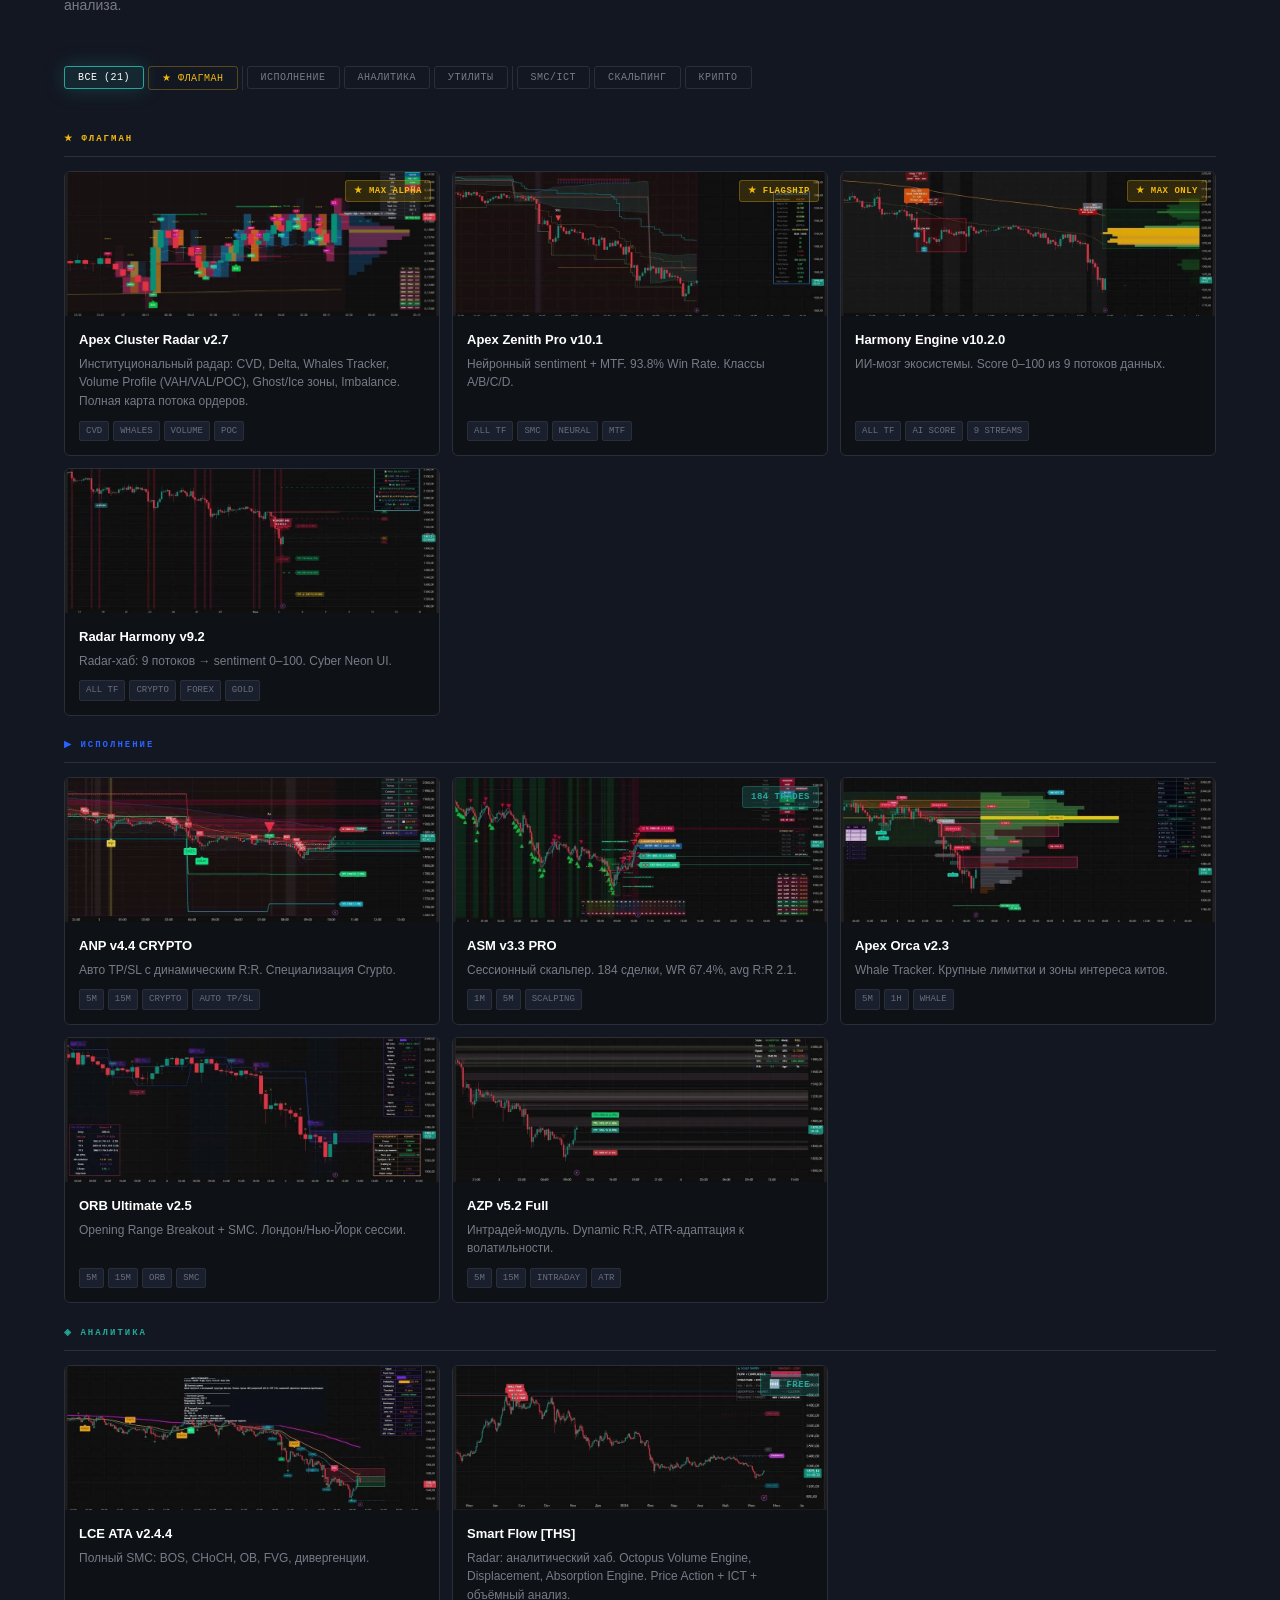
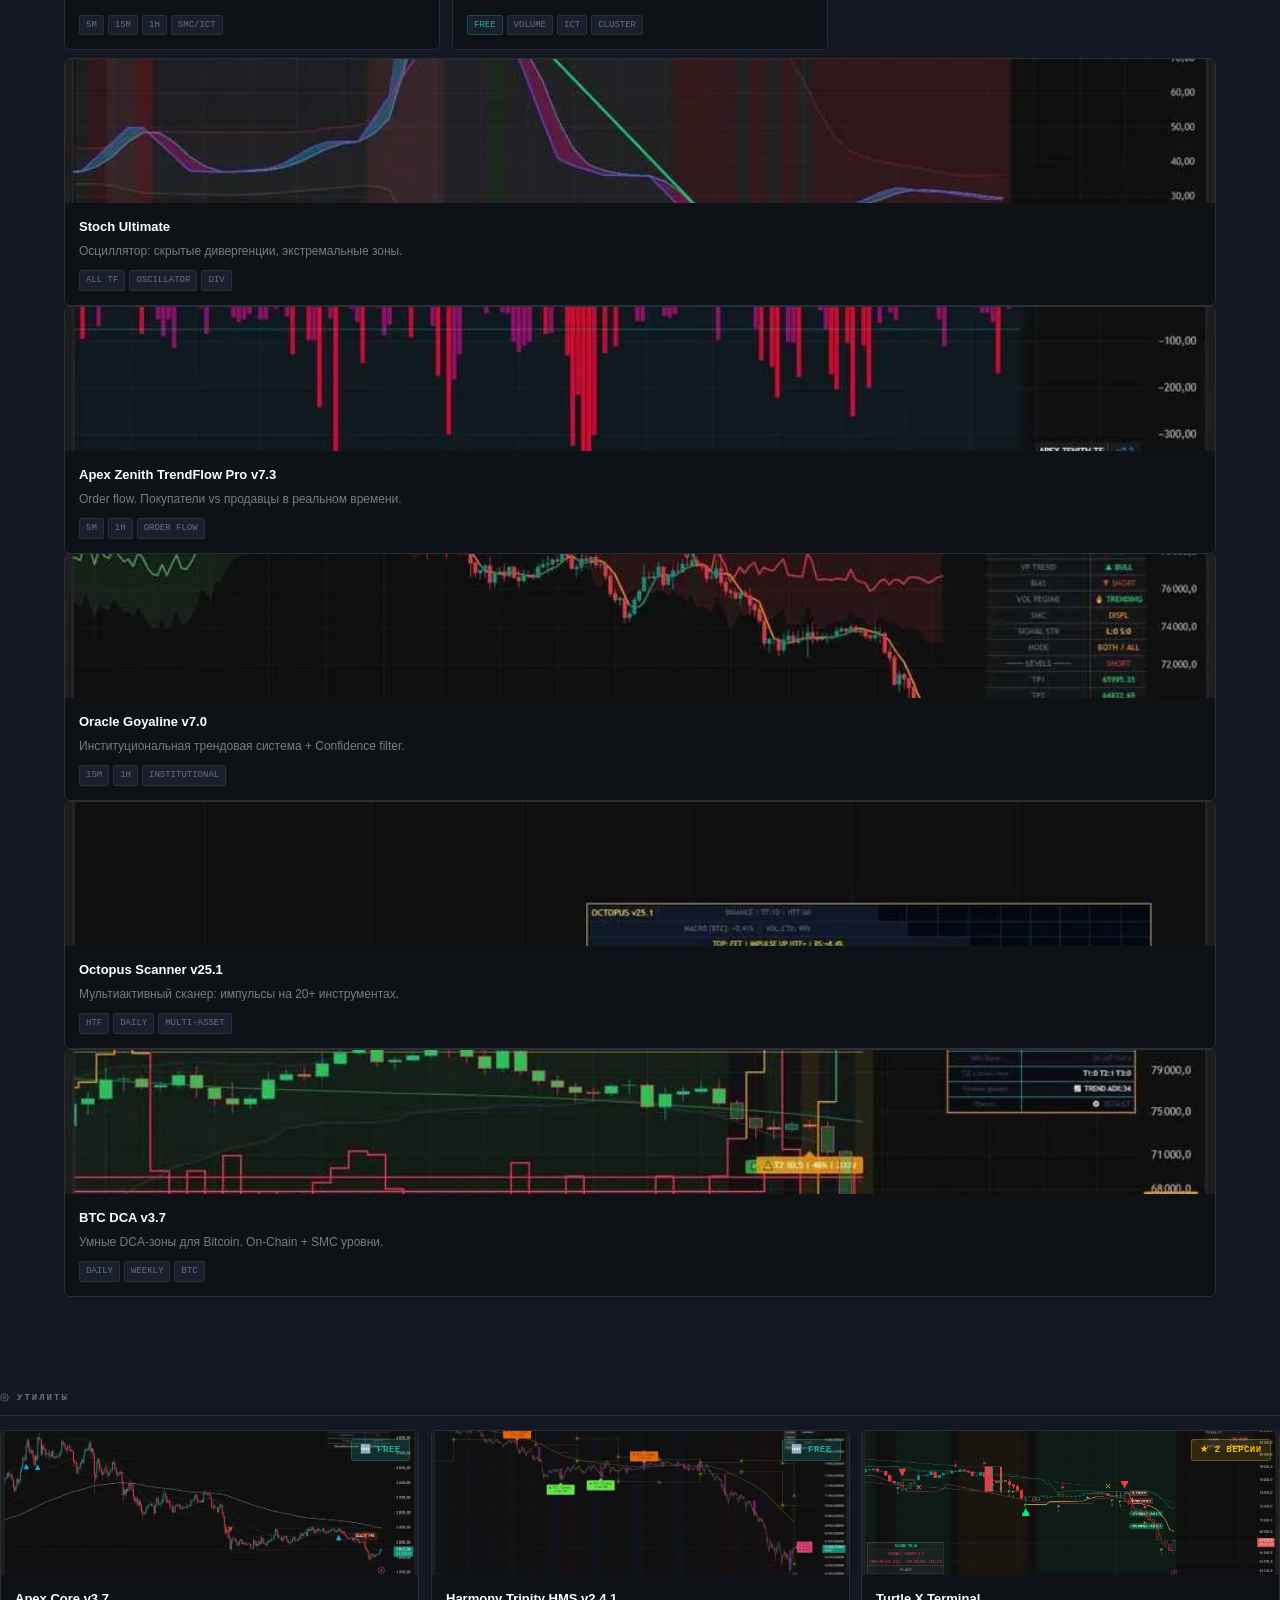
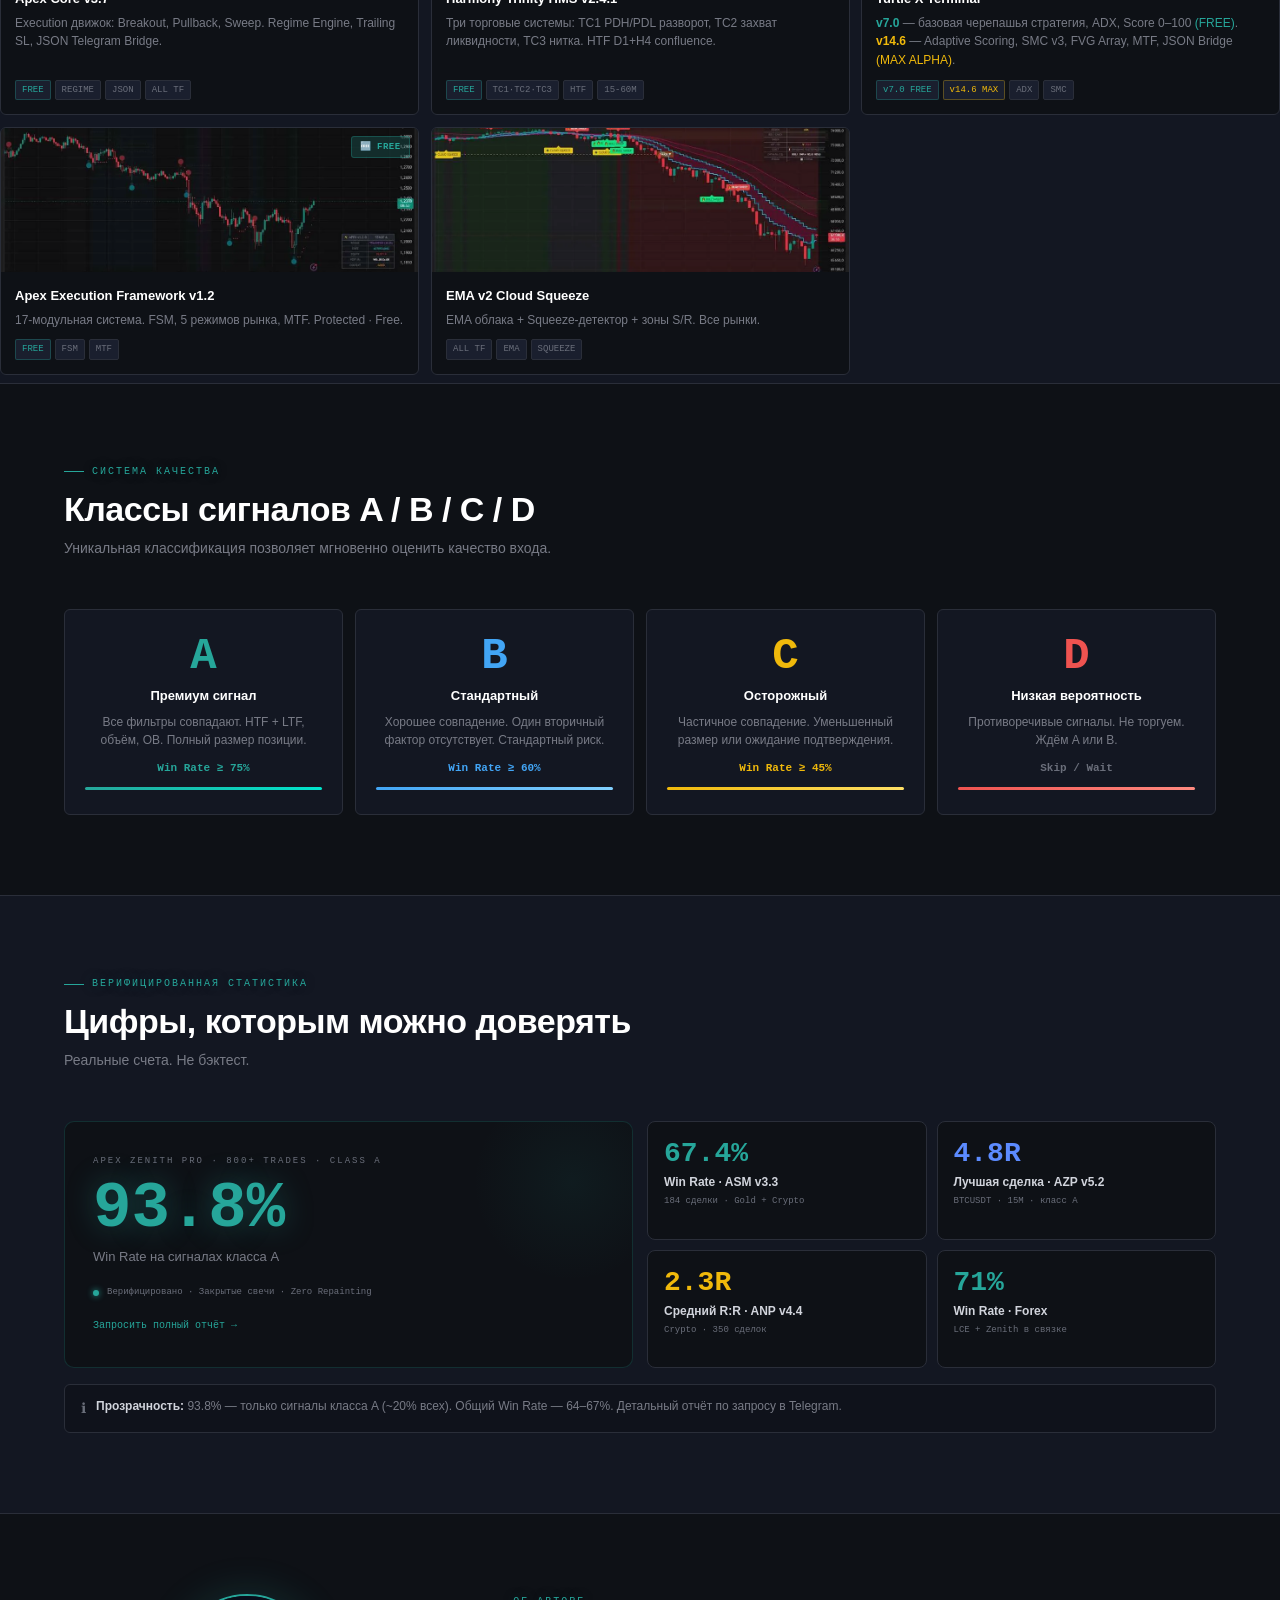
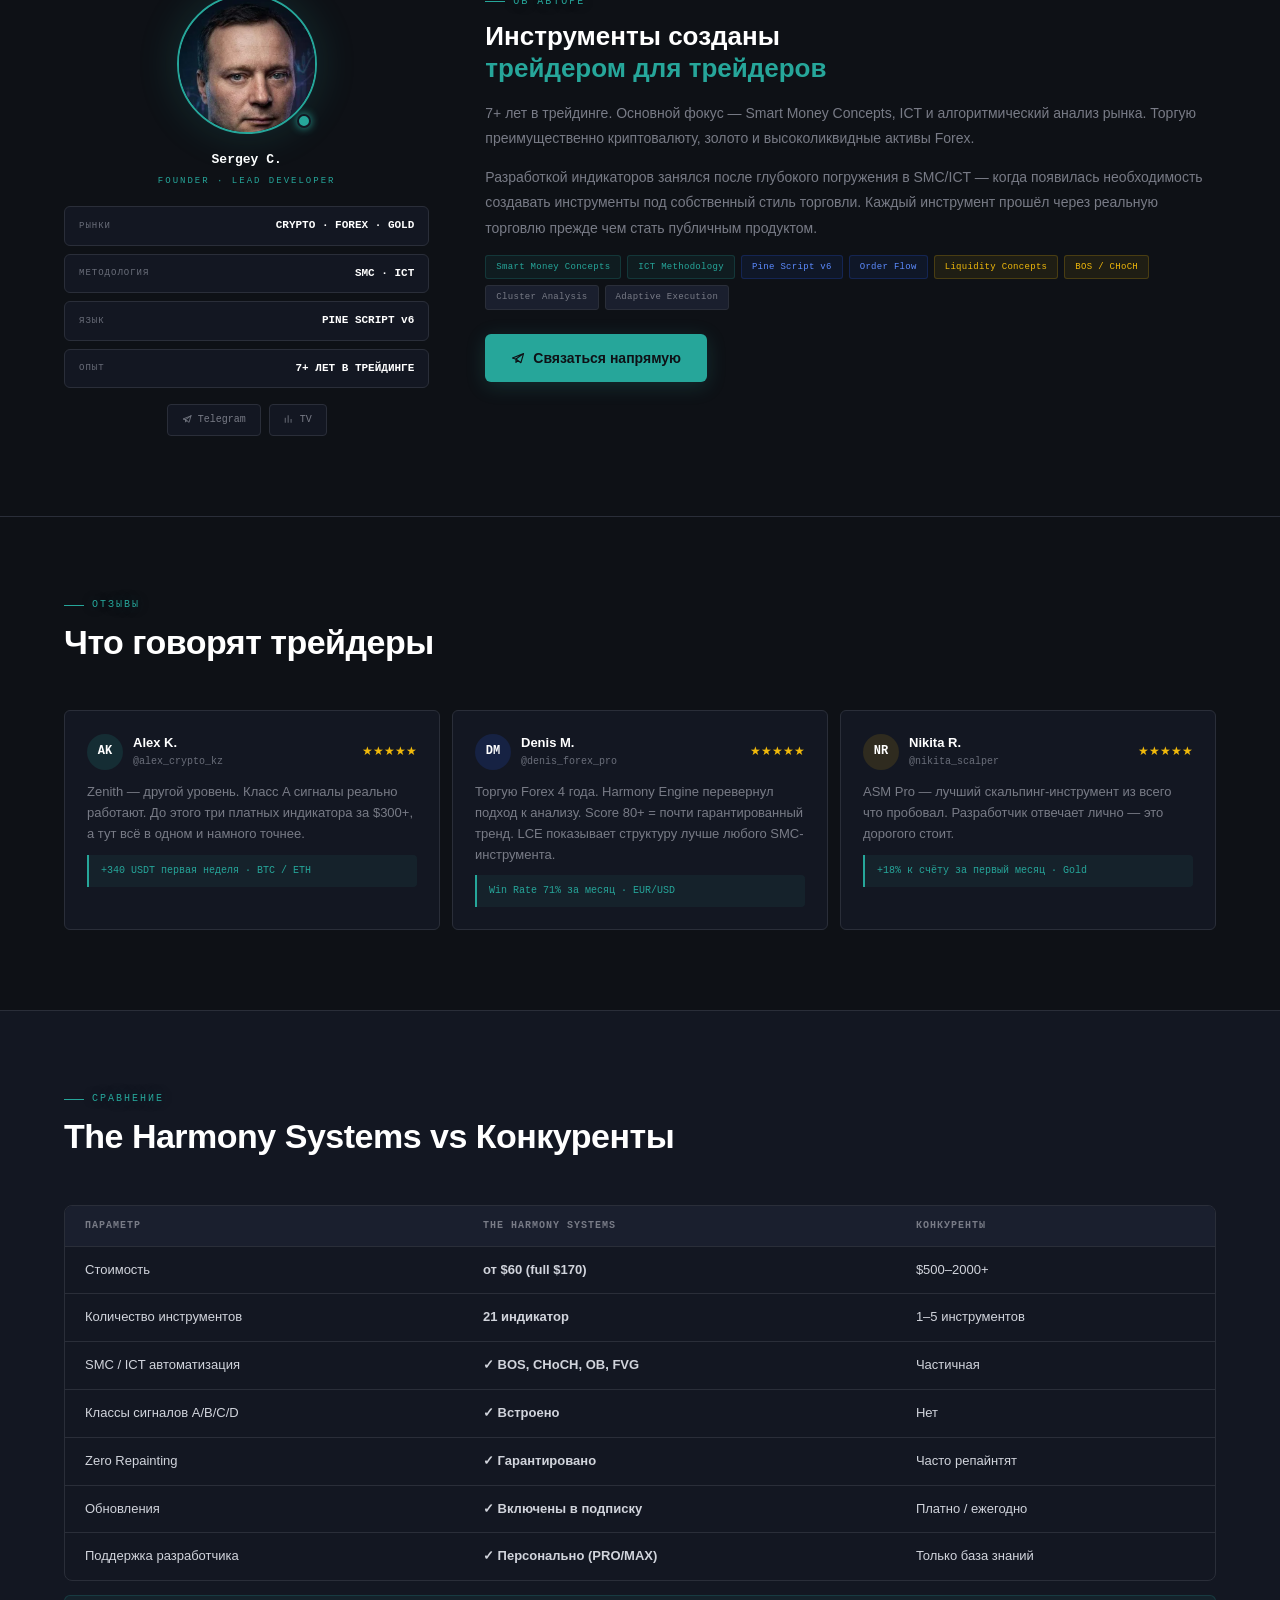
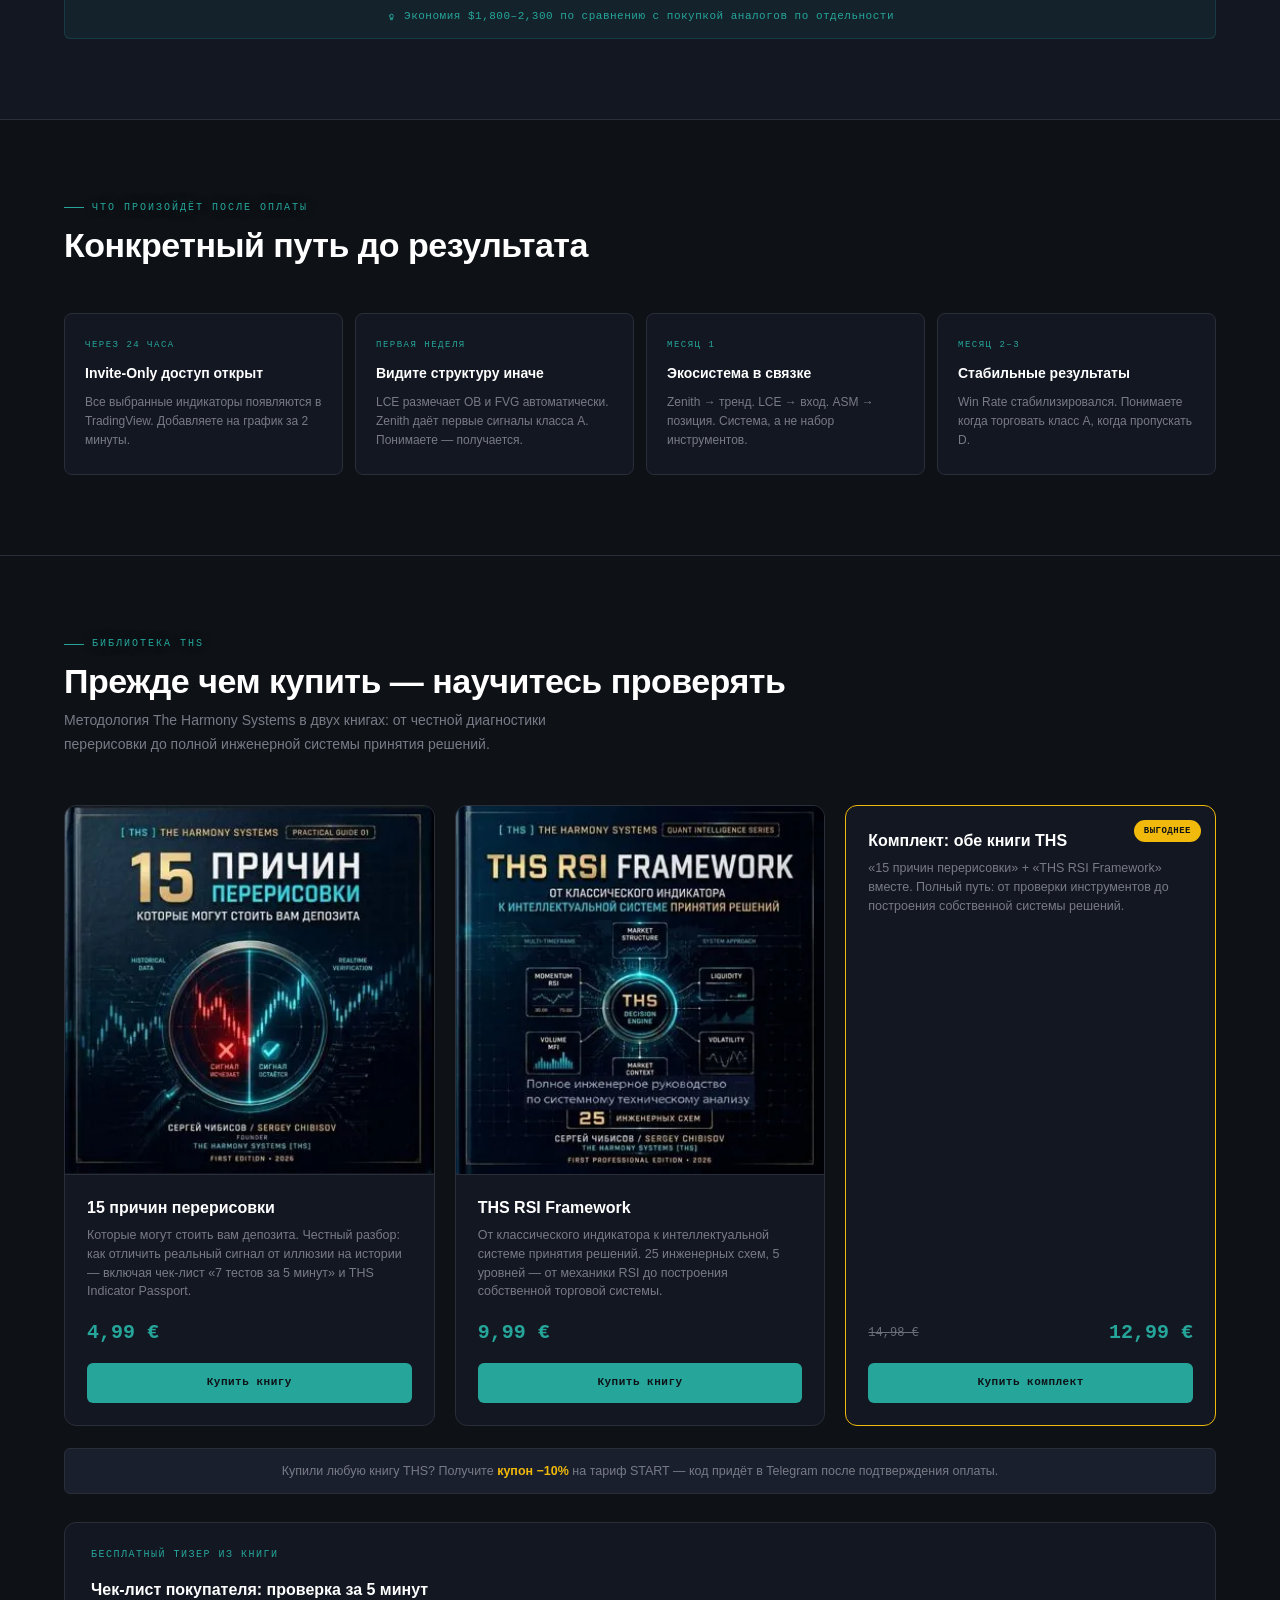
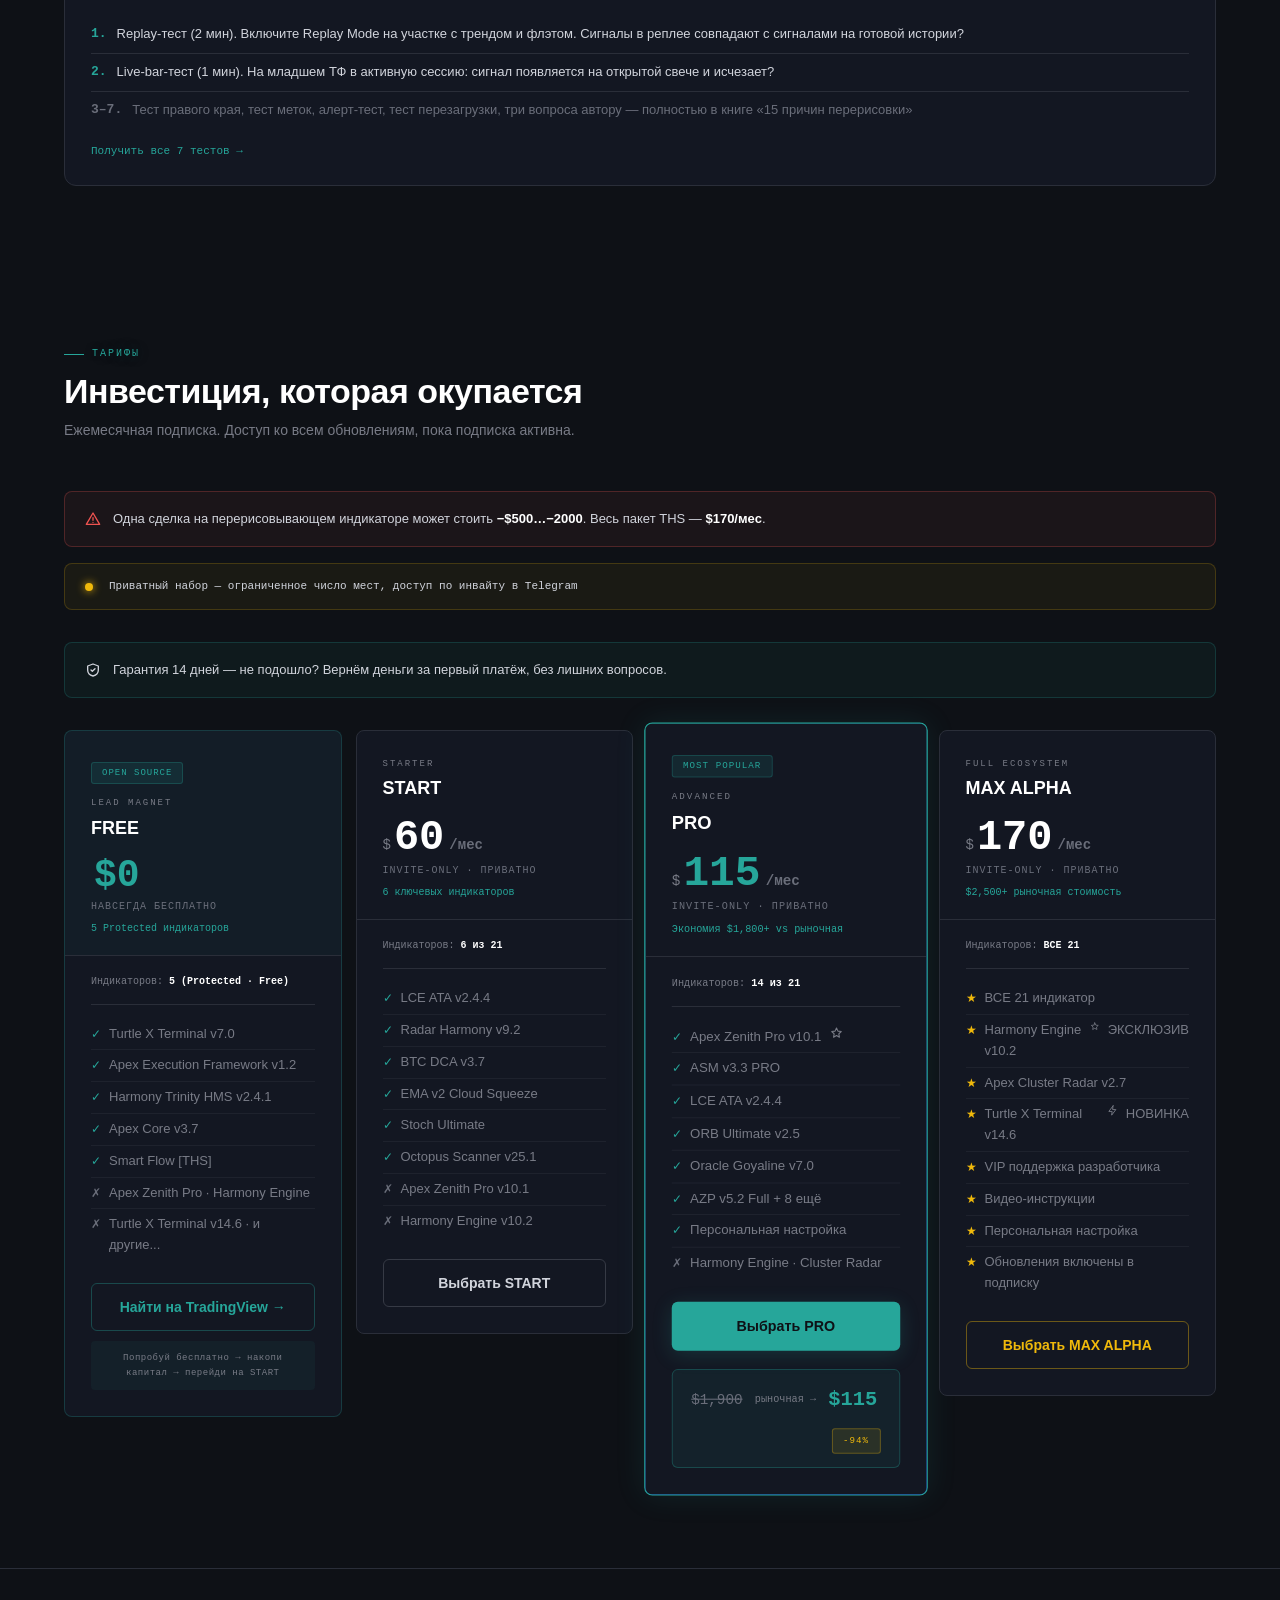
==== commit 41c6ee43: "Add files via upload" ====
--- a/index.html
+++ b/index.html
@@ -369,7 +369,7 @@
         <a href="#market-pulse" class="btn-outline"><svg class="ico" viewBox="0 0 24 24"><circle cx="11" cy="11" r="7"/><path d="m21 21-4.3-4.3"/></svg> Проверить подход бесплатно</a>
       </div>
       <div class="hero-benefits">
-        <div class="hero-benefit"><div class="hero-benefit-icon">⏱</div><div class="hero-benefit-text"><strong>Часы анализа — секунды</strong><span>SMC-структура строится автоматически</span></div></div>
+        <div class="hero-benefit"><div class="hero-benefit-icon"><svg class="ico" viewBox="0 0 24 24"><circle cx="12" cy="13" r="8"/><path d="M12 9v4l3 2M9 2h6M12 2v3"/></svg></div><div class="hero-benefit-text"><strong>Часы анализа — секунды</strong><span>SMC-структура строится автоматически</span></div></div>
         <div class="hero-benefit"><div class="hero-benefit-icon"><svg class="ico" viewBox="0 0 24 24"><circle cx="12" cy="12" r="9"/><circle cx="12" cy="12" r="5"/><circle cx="12" cy="12" r="1"/></svg></div><div class="hero-benefit-text"><strong>Знаешь качество до входа</strong><span>Классы A/B/C/D на каждом сигнале</span></div></div>
         <div class="hero-benefit"><div class="hero-benefit-icon"><svg class="ico" viewBox="0 0 24 24"><path d="M3 13c2-4 6-6 11-6 4 0 7 2 7 5 0 2-1 3-3 3-1.5 0-2.5-.7-3-1.5-1 1.5-3 2.5-6 2.5-3 0-5-1-6-3Z"/><path d="M9 17c1 1 3 2 5 2M6 10.5l-2-2"/></svg></div><div class="hero-benefit-text"><strong>Видишь умные деньги</strong><span>OB, <span class="term">FVG<span class="term-tip"><strong>Fair Value Gap</strong>Дисбаланс цены — зона возможного возврата рынка</span></span>, Whale заявки — в реальном времени</span></div></div>
         <div class="hero-benefit"><div class="hero-benefit-icon"><svg class="ico" viewBox="0 0 24 24"><circle cx="12" cy="12" r="9"/><path d="M9.5 15a2.5 2.5 0 0 0 2.5 1.5c1.7 0 2.7-1 2.7-2.1 0-3-5.4-1.5-5.4-4.4 0-1.1 1-2.1 2.7-2.1a2.5 2.5 0 0 1 2.5 1.5M12 6.5v1M12 16.5v1"/></svg></div><div class="hero-benefit-text"><strong>В 14× дешевле рынка</strong><span>21 инструмент за $170 вместо $2500+</span></div></div>
@@ -727,7 +727,7 @@
     <div class="gallery-grid fade-up d1">
       <div class="g-thumb" onclick="openLb(0)"><img src="assets/img-005.webp" alt="BTCUSDT 15M High Confidence сигнал Apex Zenith Pro — реальный результат" loading="lazy"><div class="g-overlay"><div class="g-sig l">▲ LONG · HIGH CONFIDENCE</div><div class="g-meta">BTCUSDT · 15M · BUY 100%</div></div></div>
       <div class="g-thumb" onclick="openLb(1)"><img src="assets/img-006.webp" alt="ETHUSDT SOLUSDT 2H Trend Up Bias Long — живой сигнал Harmony Systems" loading="lazy"><div class="g-overlay"><div class="g-sig l">▲ TREND UP · BIAS LONG</div><div class="g-meta">ETHUSDT / SOLUSDT · 2H</div></div></div>
-      <div class="g-thumb" onclick="openLb(2)"><img src="assets/img-007.webp" alt="ETHUSDT H4 Score 88.4 Buy Harmony Engine — реальная торговая сессия" loading="lazy"><div class="g-overlay"><div class="g-sig l">▲ SCORE 88.4f · BUY</div><div class="g-meta">ETHUSDT · H4 · HARMONY ENGINE</div></div></div>
+      <div class="g-thumb" onclick="openLb(2)"><img src="assets/img-007.webp" alt="ETHUSDT H4 Score 88.4 Buy Harmony Engine — реальная торговая сессия" loading="lazy"><div class="g-overlay"><div class="g-sig l">▲ SCORE 88.4 · BUY</div><div class="g-meta">ETHUSDT · H4 · HARMONY ENGINE</div></div></div>
     </div>
   </div>
 </div>
--- a/styles.css
+++ b/styles.css
@@ -54,10 +54,14 @@
 .hero h1 em{font-style:normal;background:linear-gradient(135deg,var(--green),var(--blue));-webkit-background-clip:text;-webkit-text-fill-color:transparent;background-clip:text;}
 .hero-sub{font-size:15px;color:var(--text2);line-height:1.75;max-width:480px;margin-bottom:32px;}
 .hero-btns{display:flex;gap:10px;flex-wrap:wrap;margin-bottom:40px;}
-.btn-primary{display:inline-flex;align-items:center;gap:8px;background:var(--green);color:var(--bg);font-family:var(--sans);font-size:14px;font-weight:700;padding:13px 26px;border-radius:var(--r);transition:background .2s,transform .15s,box-shadow .2s;box-shadow:0 4px 20px rgba(38,166,154,.2);}
+.btn-primary{display:inline-flex;align-items:center;gap:8px;background:var(--green);color:var(--bg);font-family:var(--sans);font-size:14px;font-weight:700;padding:13px 26px;border-radius:var(--r);transition:background .2s,transform .15s,box-shadow .2s;box-shadow:0 4px 20px rgba(38,166,154,.2);position:relative;overflow:hidden;}
+.btn-primary::after{content:'';position:absolute;inset:0;background:radial-gradient(circle at var(--rx,50%) var(--ry,50%),rgba(255,255,255,.35) 0%,transparent 60%);opacity:0;transition:opacity .4s ease;pointer-events:none;}
+.btn-primary:active::after{opacity:1;transition:opacity 0s;}
 .btn-primary:hover{background:var(--green2);transform:translateY(-2px);box-shadow:0 8px 30px rgba(38,166,154,.3);}
 .btn-primary:active{transform:translateY(0) scale(.96);box-shadow:0 2px 10px rgba(38,166,154,.25);transition-duration:.08s;}
-.btn-outline{display:inline-flex;align-items:center;gap:8px;background:transparent;color:var(--text);font-family:var(--sans);font-size:14px;font-weight:600;padding:12px 24px;border-radius:var(--r);border:1px solid var(--border2);transition:border-color .2s,background .2s,transform .15s;}
+.btn-outline{display:inline-flex;align-items:center;gap:8px;background:transparent;color:var(--text);font-family:var(--sans);font-size:14px;font-weight:600;padding:12px 24px;border-radius:var(--r);border:1px solid var(--border2);transition:border-color .2s,background .2s,transform .15s;position:relative;overflow:hidden;}
+.btn-outline::after{content:'';position:absolute;inset:0;background:radial-gradient(circle at var(--rx,50%) var(--ry,50%),rgba(38,166,154,.3) 0%,transparent 60%);opacity:0;transition:opacity .4s ease;pointer-events:none;}
+.btn-outline:active::after{opacity:1;transition:opacity 0s;}
 .btn-outline:hover{border-color:var(--green);background:var(--green-glow);transform:translateY(-2px);}
 .btn-outline:active{transform:translateY(0) scale(.96);transition-duration:.08s;}
 .hero-stats{display:flex;gap:28px;padding-top:28px;border-top:1px solid var(--border);}
@@ -1342,14 +1346,16 @@
 .mp-gauge-bg{fill:none;stroke:var(--bg4);stroke-width:14;stroke-linecap:round;}
 .mp-gauge-fill{fill:none;stroke:var(--green);stroke-width:14;stroke-linecap:round;transition:stroke-dasharray .6s ease,stroke .3s ease;}
 .mp-gauge-score{position:absolute;left:0;right:0;bottom:6px;font-family:var(--mono);font-size:30px;font-weight:700;color:var(--white);}
-.mp-status{font-family:var(--sans);font-size:17px;font-weight:700;margin-top:6px;padding:8px 18px;border-radius:30px;letter-spacing:-.2px;}
+.mp-status{font-family:var(--sans);font-size:17px;font-weight:700;margin-top:6px;padding:8px 18px;border-radius:30px;letter-spacing:-.2px;opacity:0;transform:translateY(12px);transition:opacity .5s ease,transform .5s ease;}
+.mp-card.in-view .mp-status{opacity:1;transform:none;}
 .mp-status.long{color:var(--green);background:var(--green-glow);}
 .mp-status.short{color:var(--red);background:rgba(239,83,80,.12);}
 .mp-status.flat{color:var(--gold);background:rgba(240,185,11,.12);}
 .mp-price-context{display:grid;grid-template-columns:repeat(4,1fr);gap:10px;width:100%;margin-top:22px;padding-top:18px;border-top:1px solid var(--border);}
 .mp-pc-item{display:flex;flex-direction:column;gap:3px;}
 .mp-pc-lbl{font-family:var(--mono);font-size:9px;color:var(--text3);letter-spacing:.5px;text-transform:uppercase;}
-.mp-pc-val{font-family:var(--mono);font-size:13px;color:var(--text);font-weight:600;}
+.mp-pc-val{font-family:var(--mono);font-size:13px;color:var(--text);font-weight:600;opacity:0;transform:translateY(12px);transition:opacity .5s ease .1s,transform .5s ease .1s;}
+.mp-card.in-view .mp-pc-val{opacity:1;transform:none;}
 .mp-timeline{display:flex;gap:3px;width:100%;margin-top:20px;height:20px;}
 .mp-tl-bar{flex:1;border-radius:2px;background:var(--bg4);}
 .mp-tl-bar.long{background:var(--green);}
@@ -1418,6 +1424,7 @@
 @media(prefers-reduced-motion:reduce){.grain-overlay{display:none;}}
 .ind-card.filter-entering{animation:cardFilterIn .35s ease both;}
 @keyframes cardFilterIn{from{opacity:0;transform:scale(.92);}to{opacity:1;transform:scale(1);}}
+.ind-card.filter-hiding{opacity:0!important;transform:scale(.94)!important;transition:opacity .3s ease,transform .3s ease!important;pointer-events:none;}
 
 /* ══ PARALLAX LAYERS (hero) ══ */
 .hero-aurora,.hero-bg,.planet-wrap{will-change:transform;}
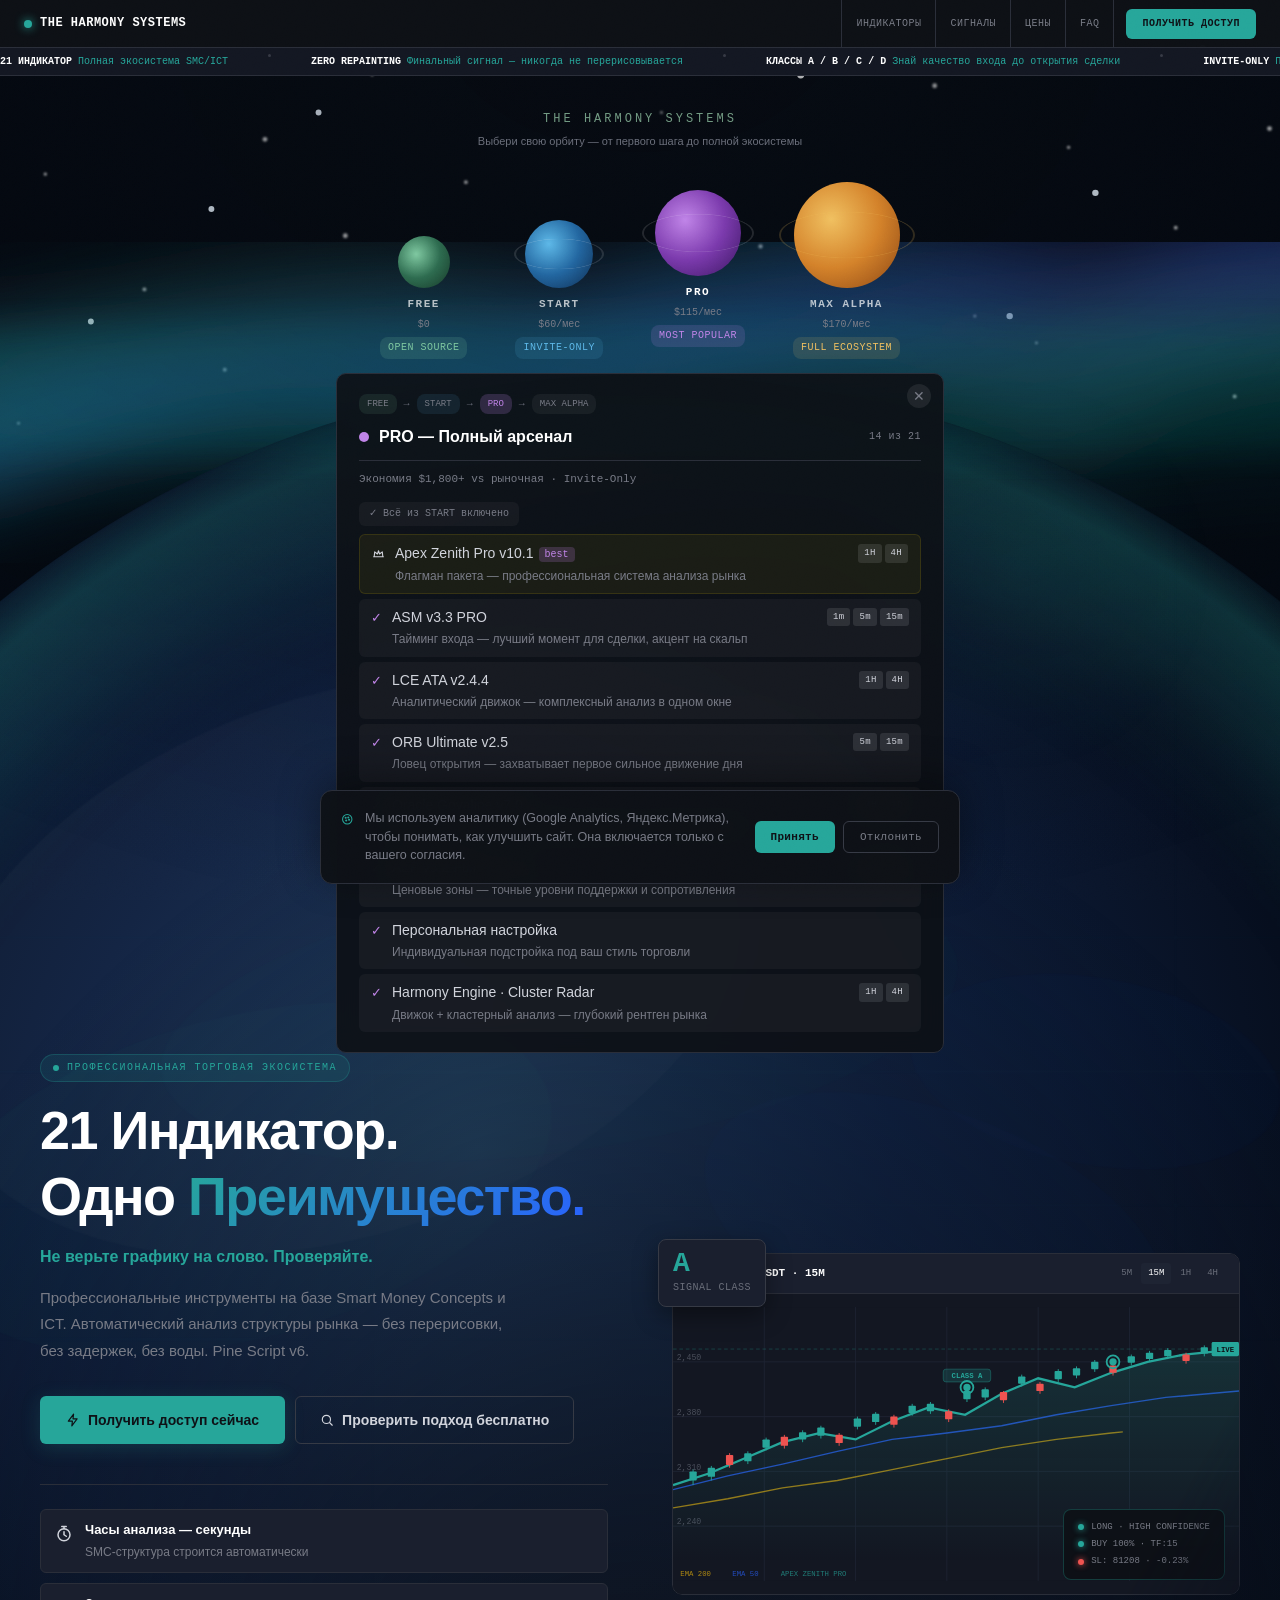
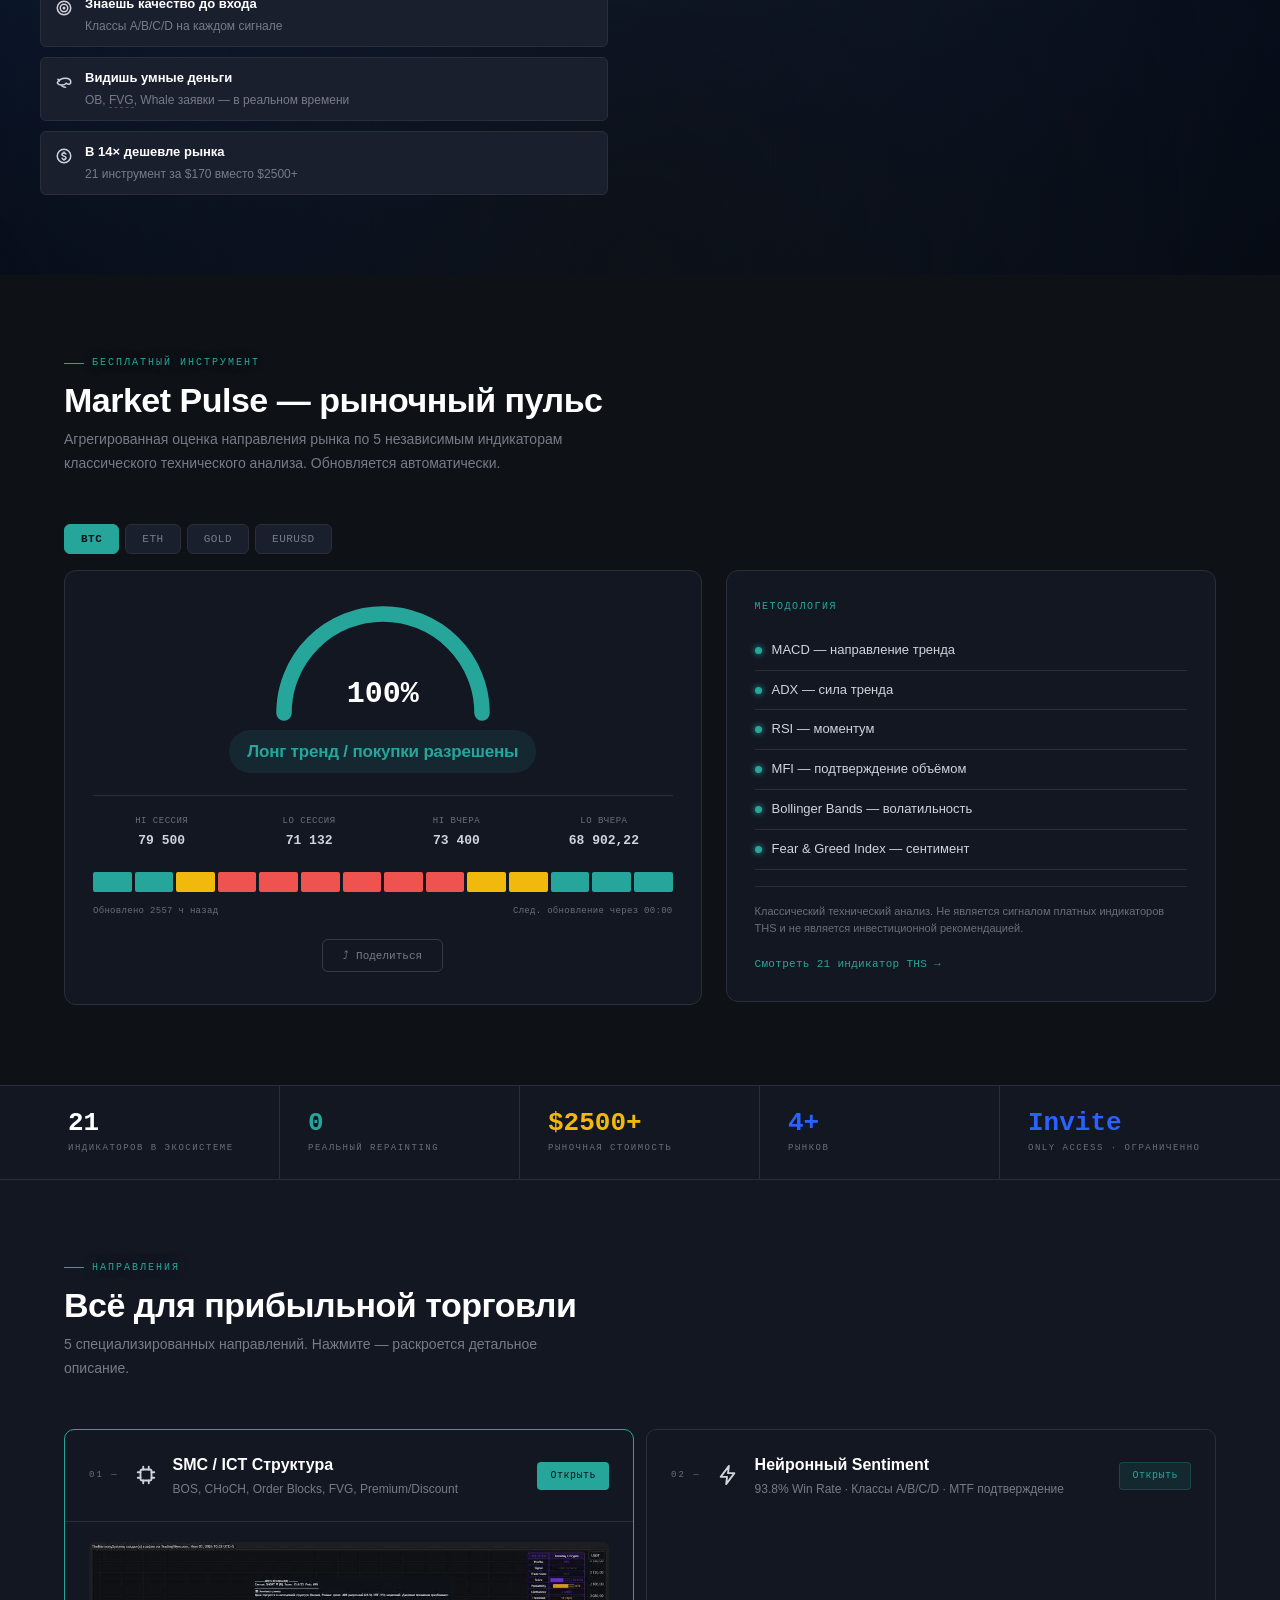
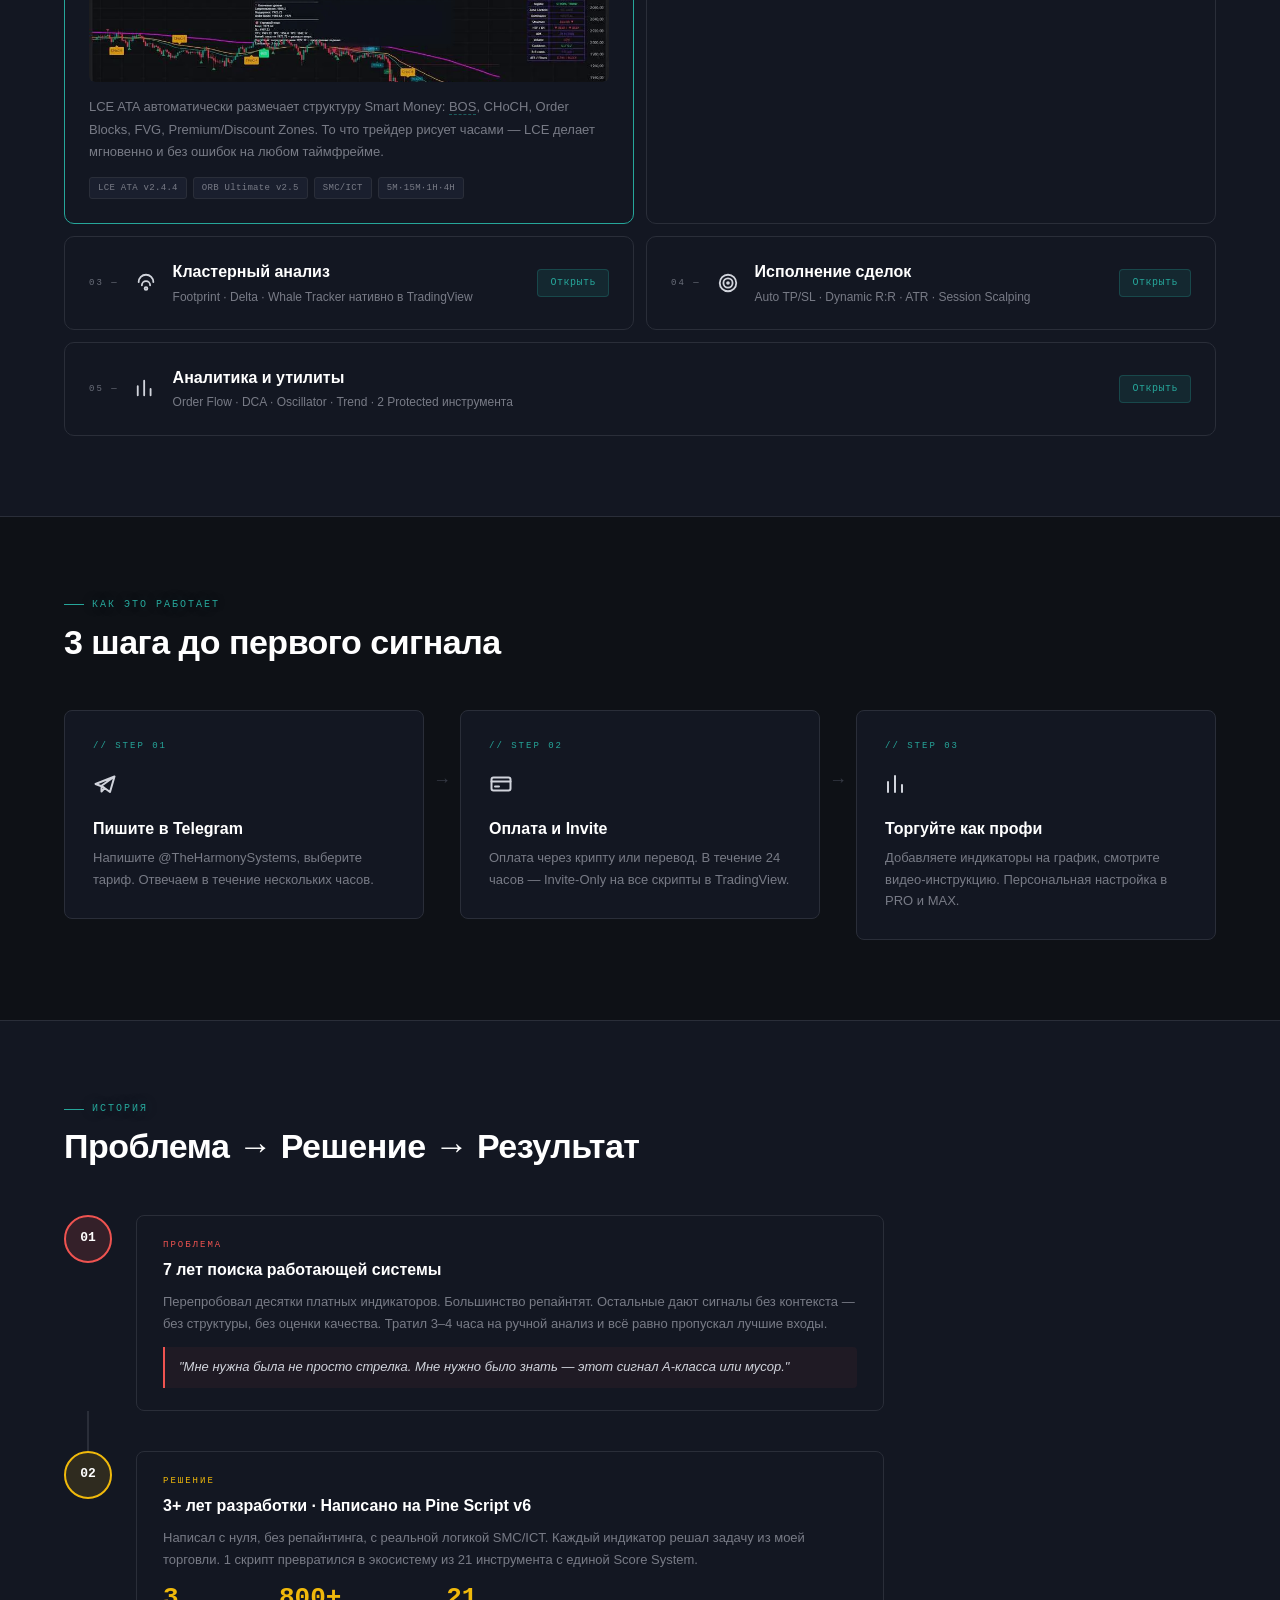
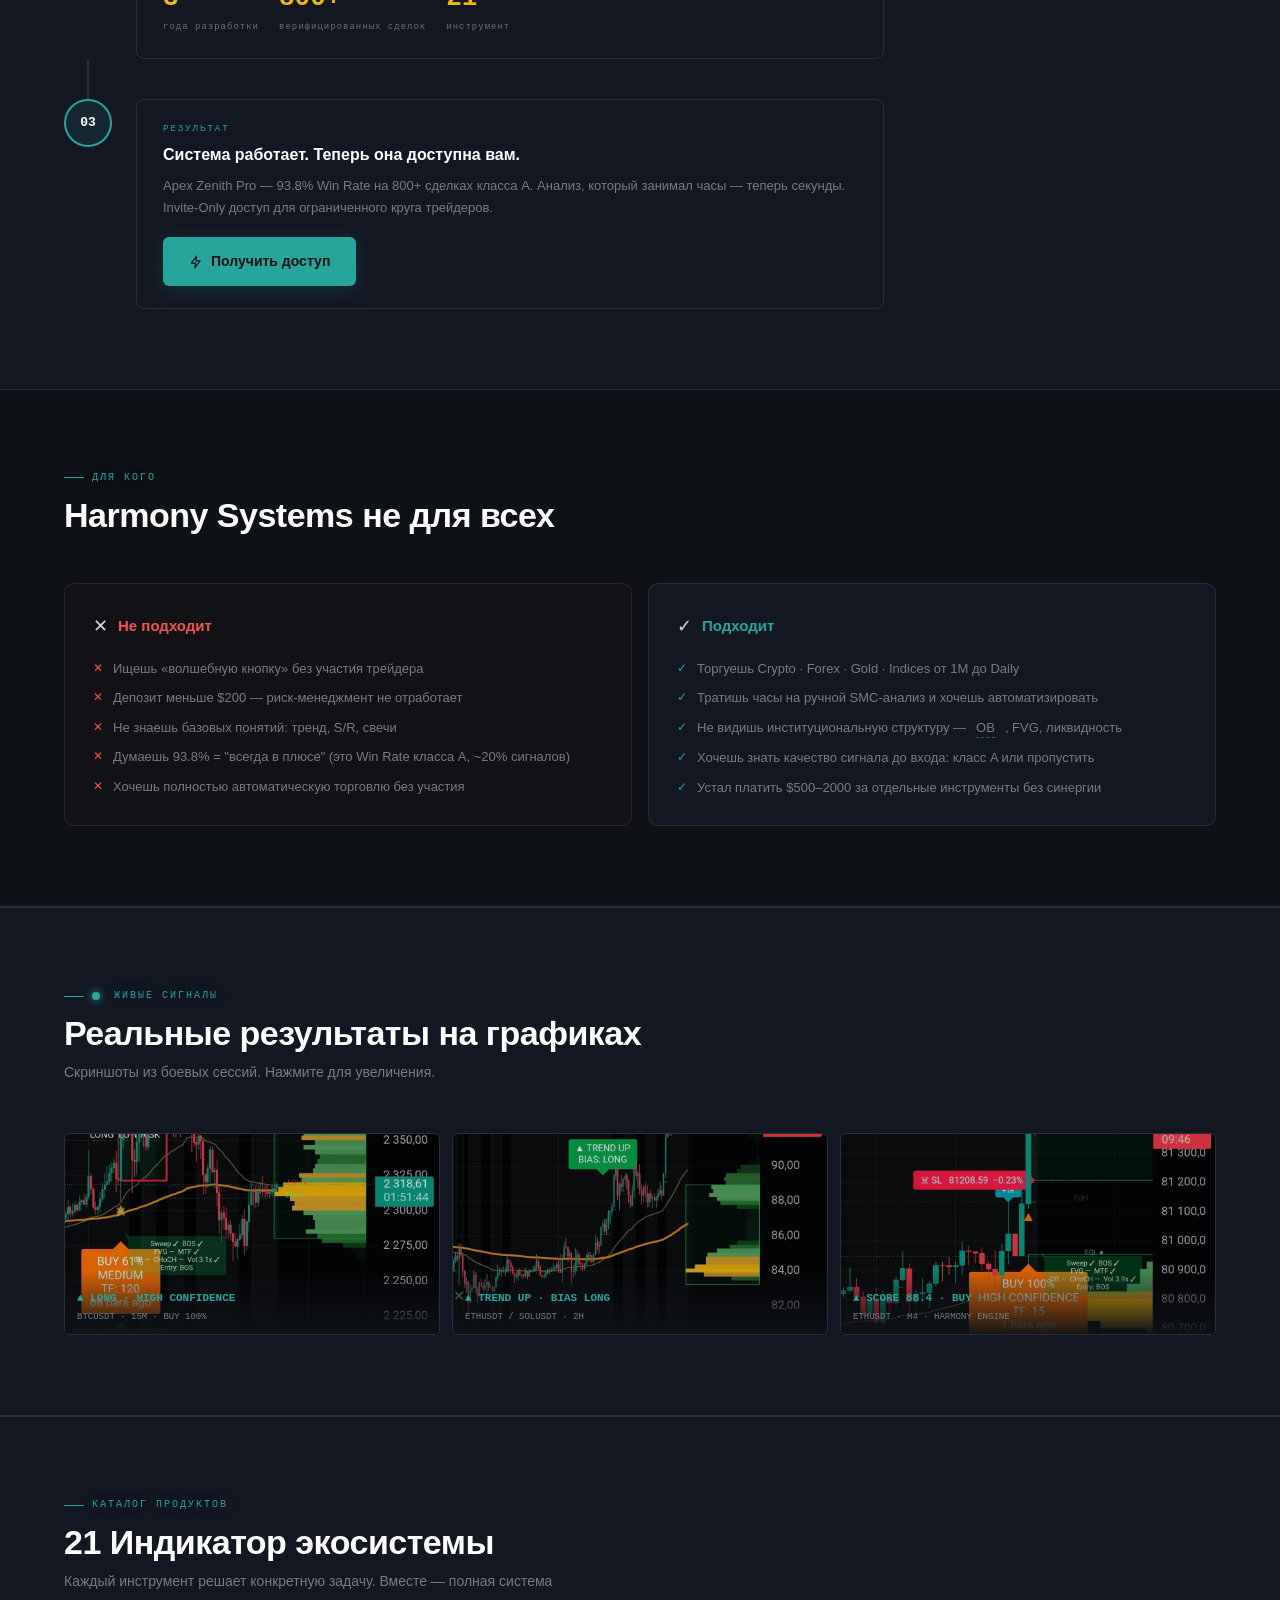
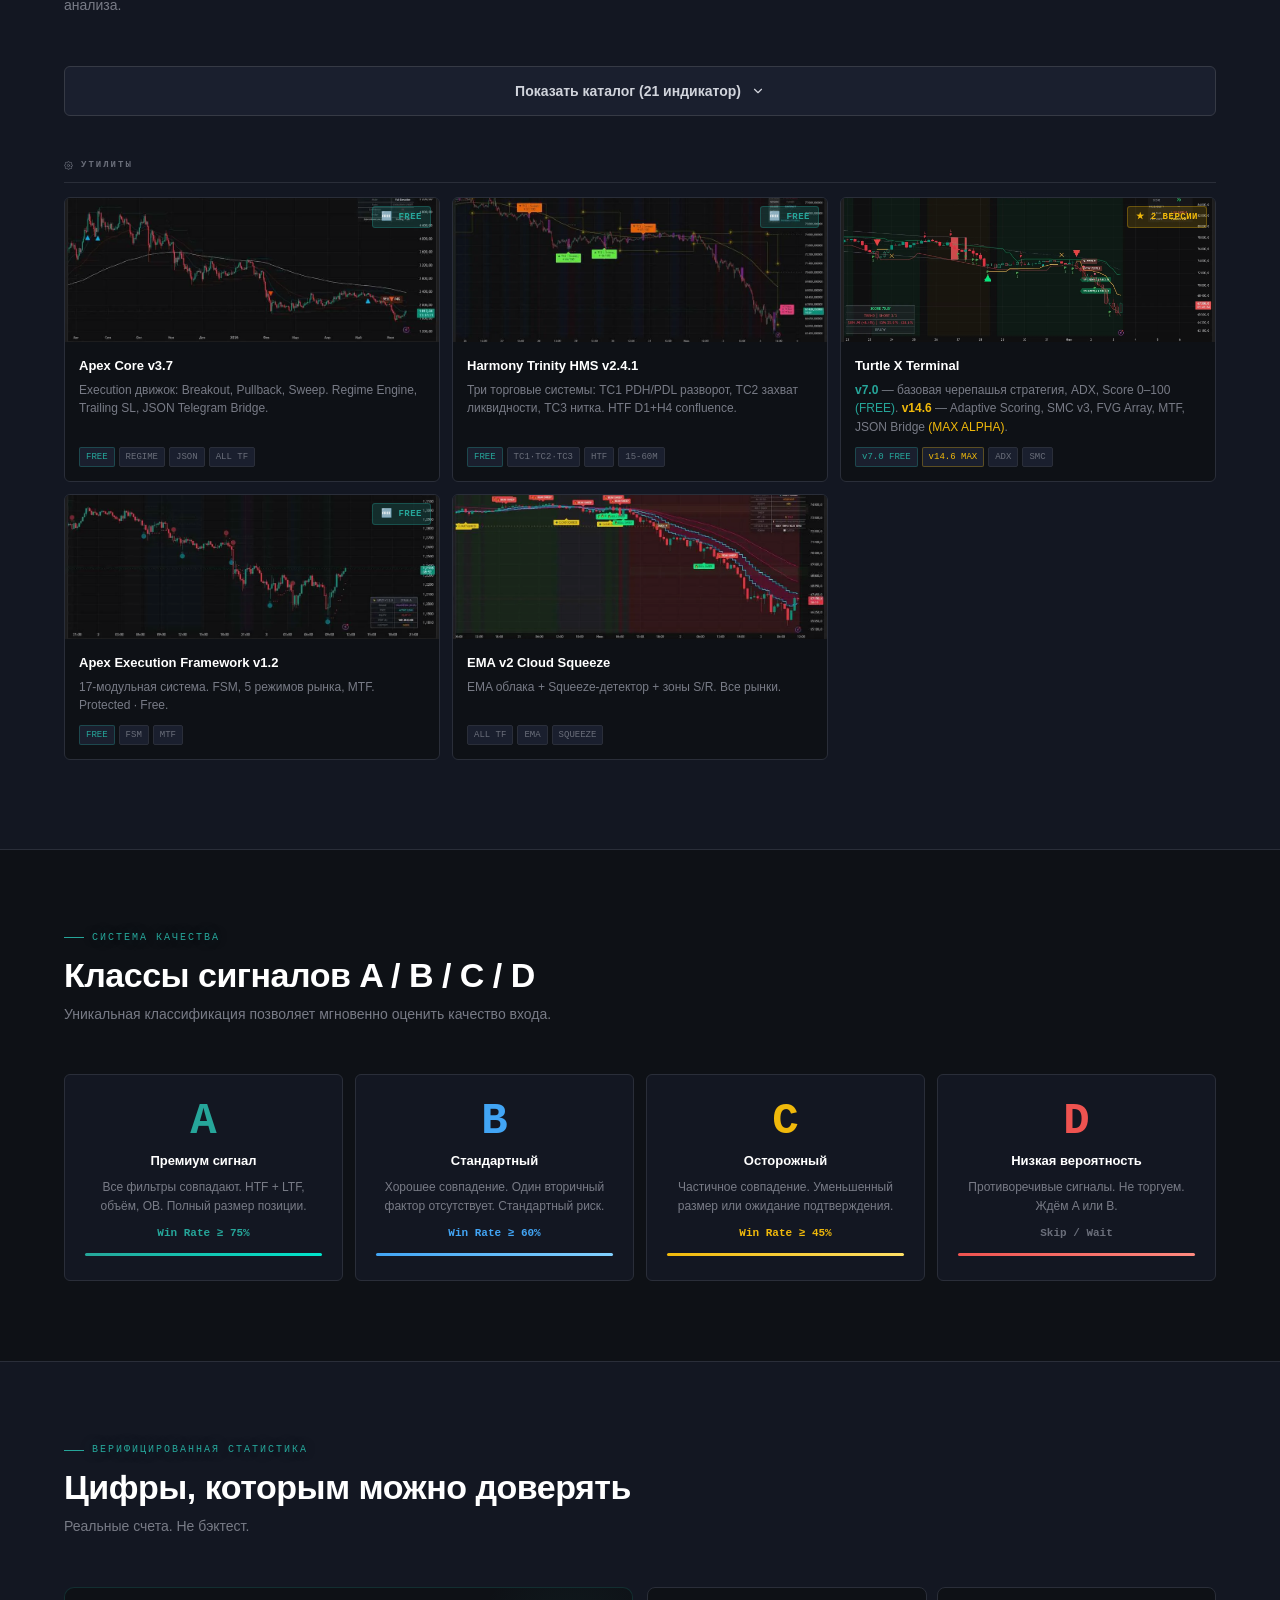
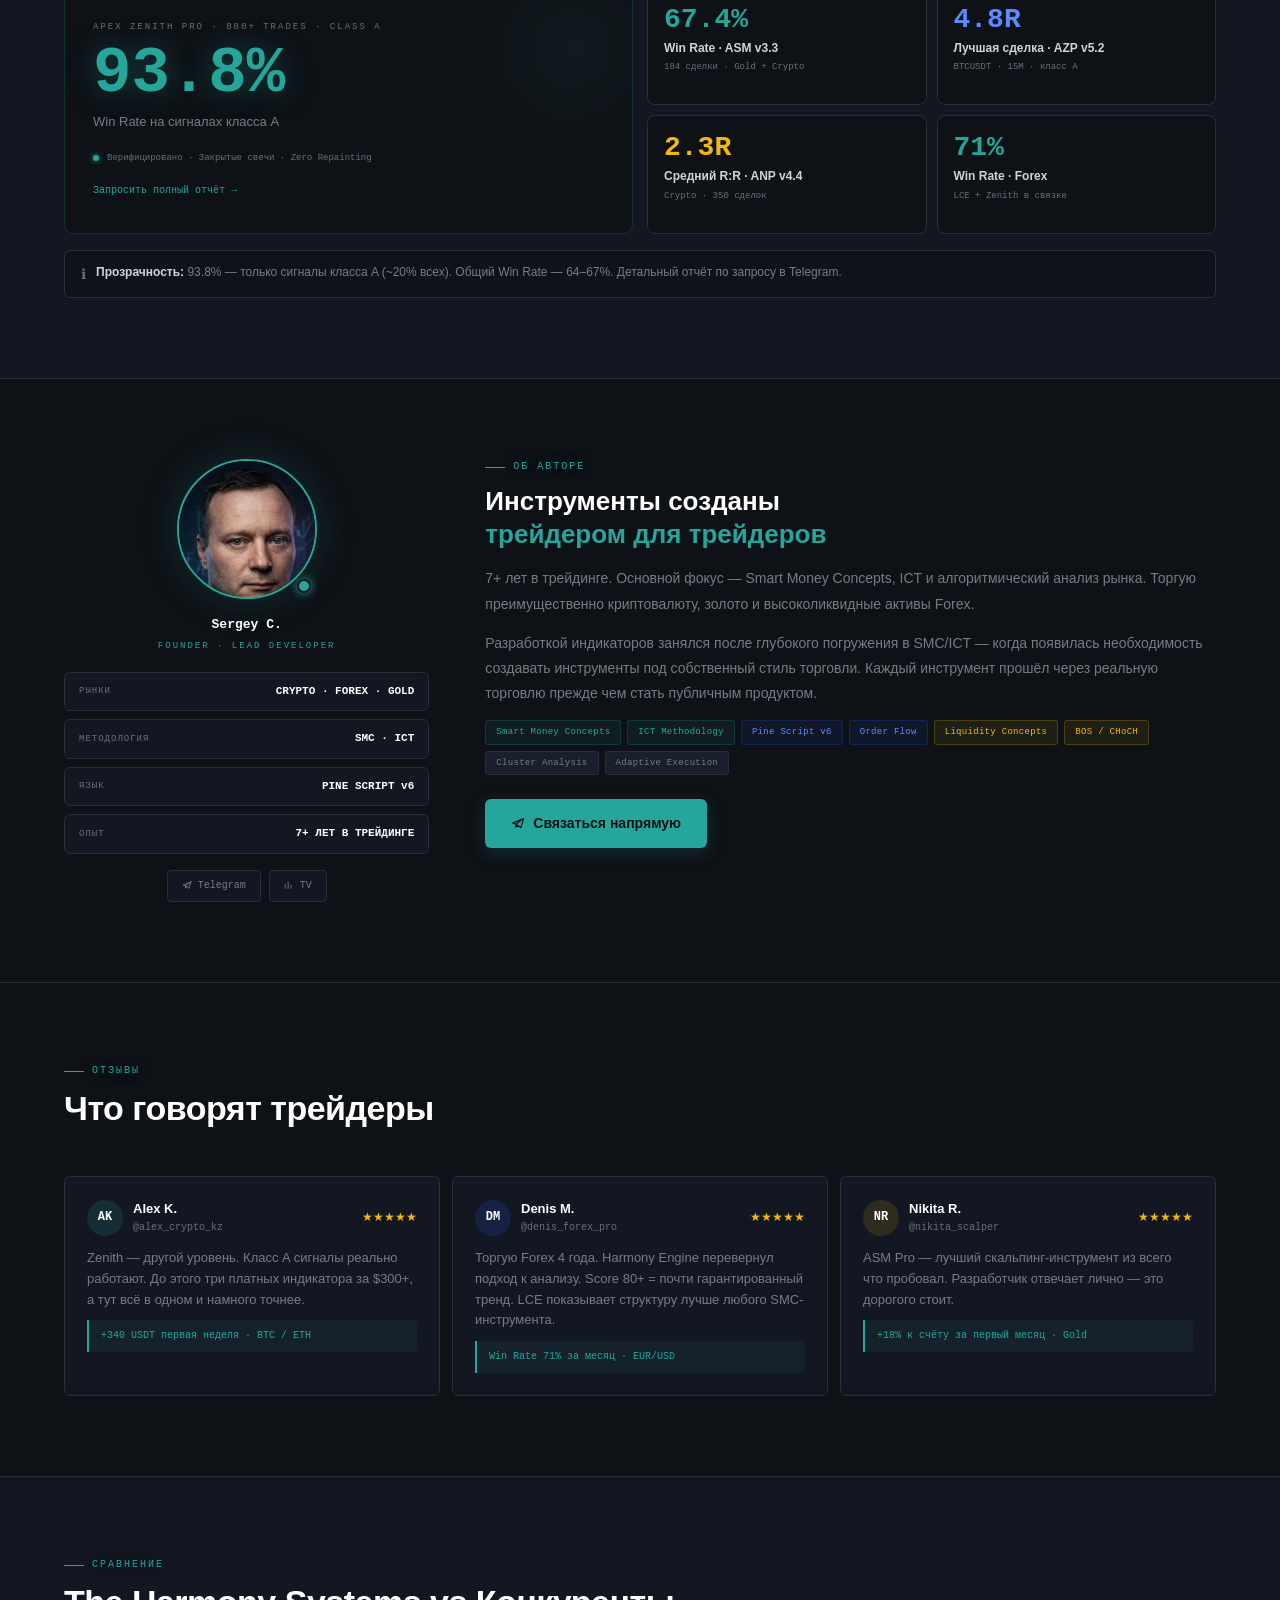
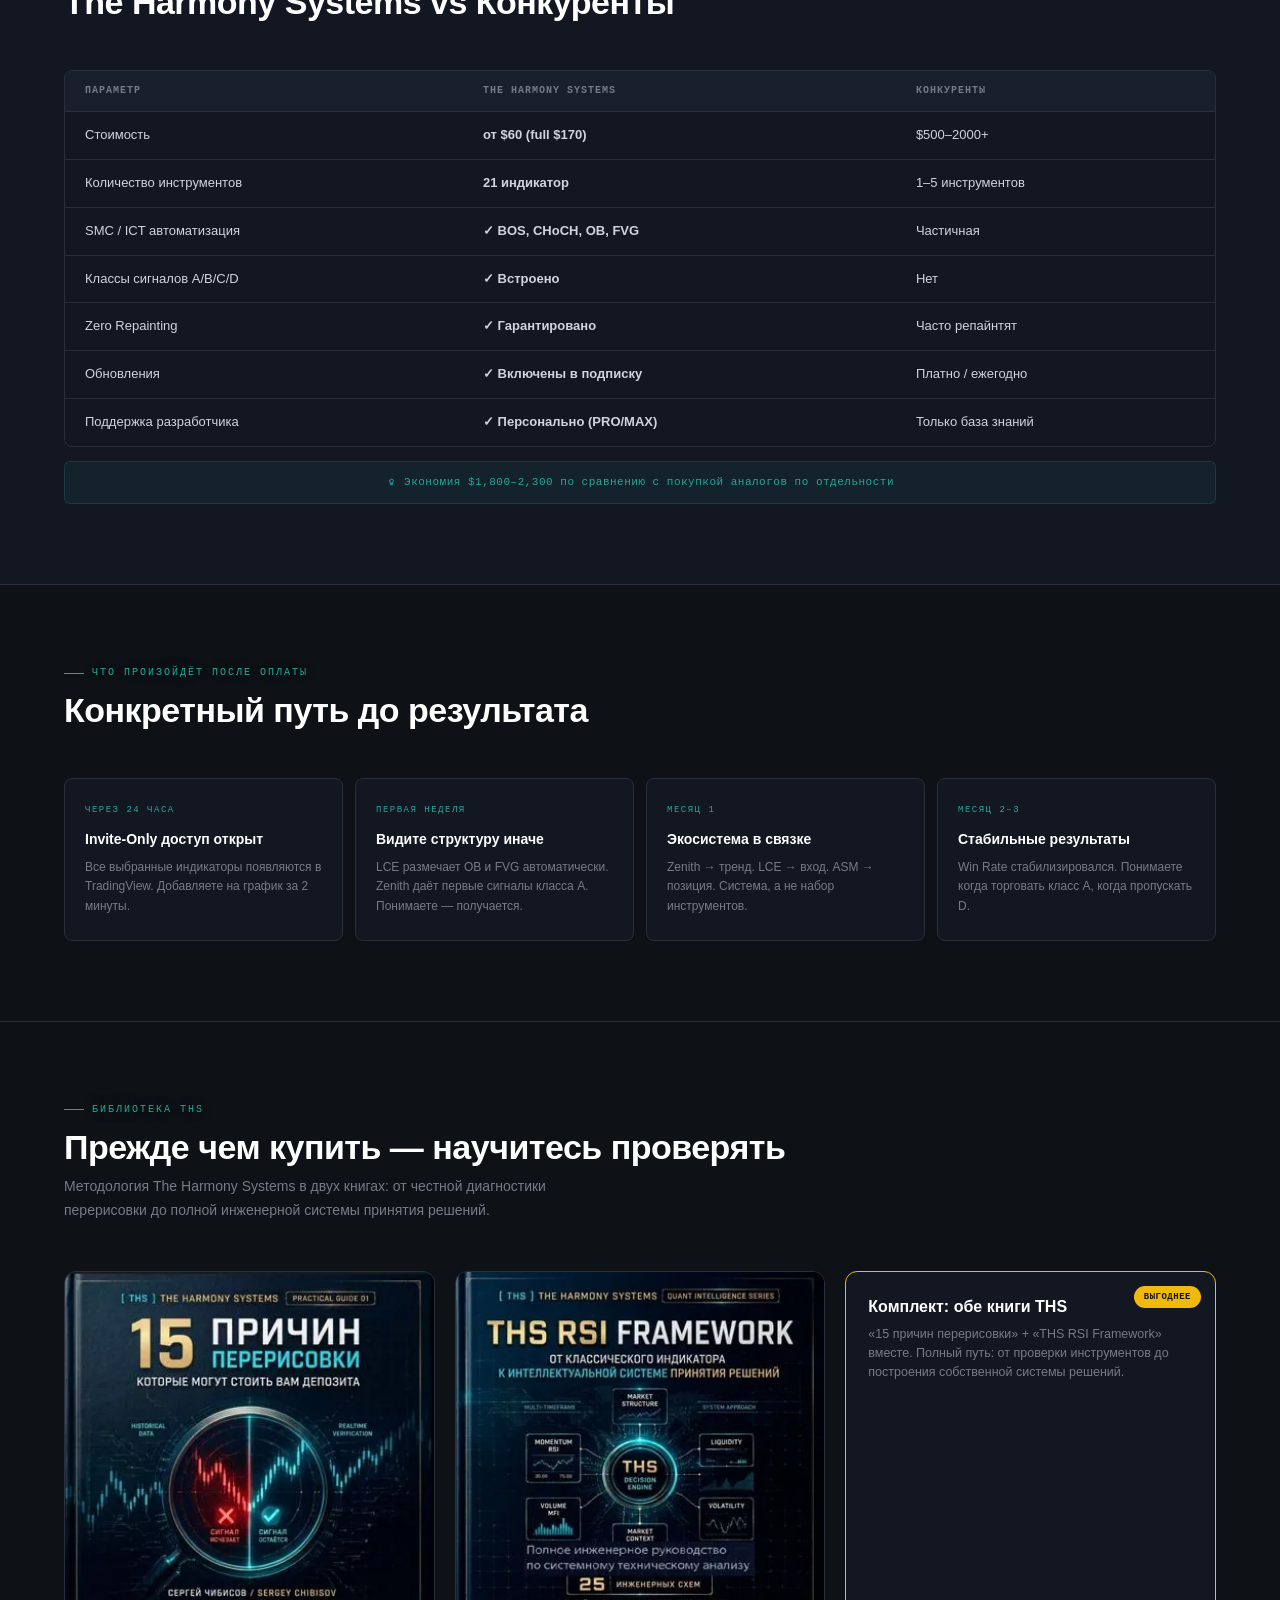
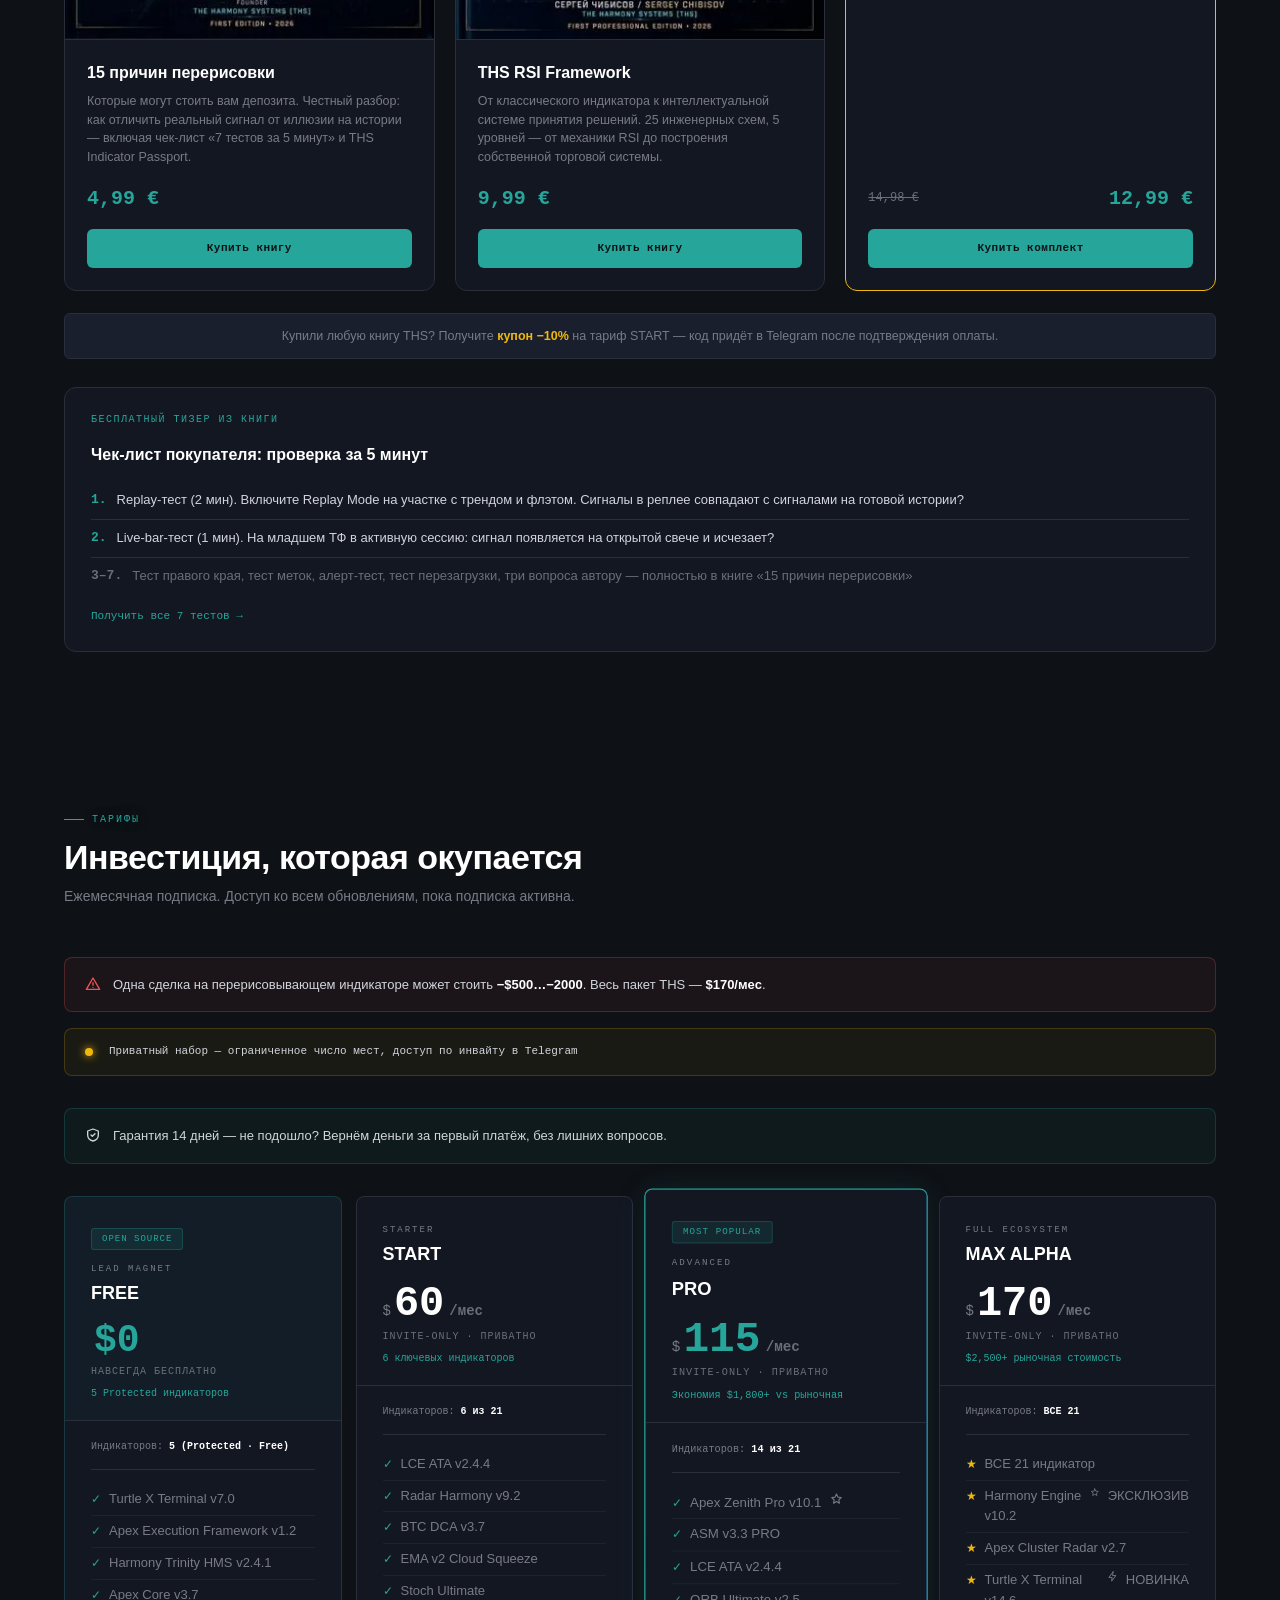
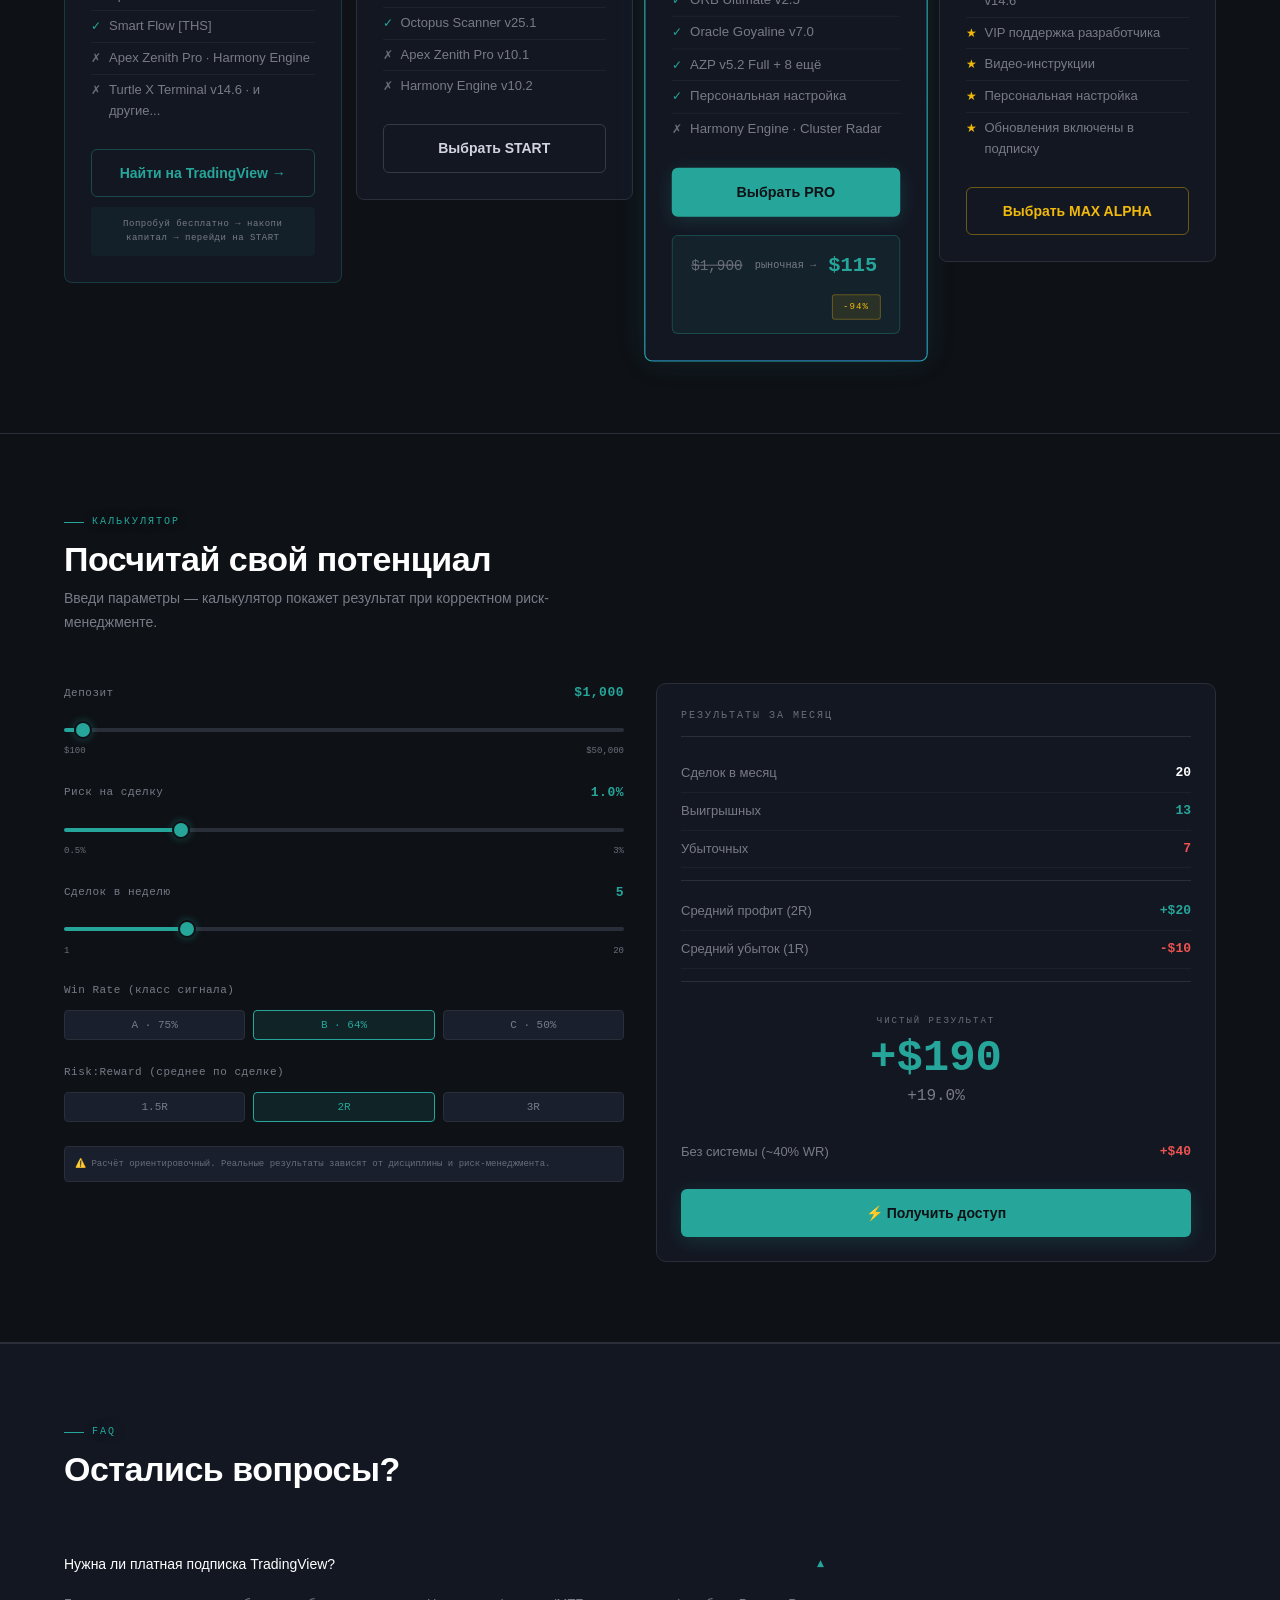
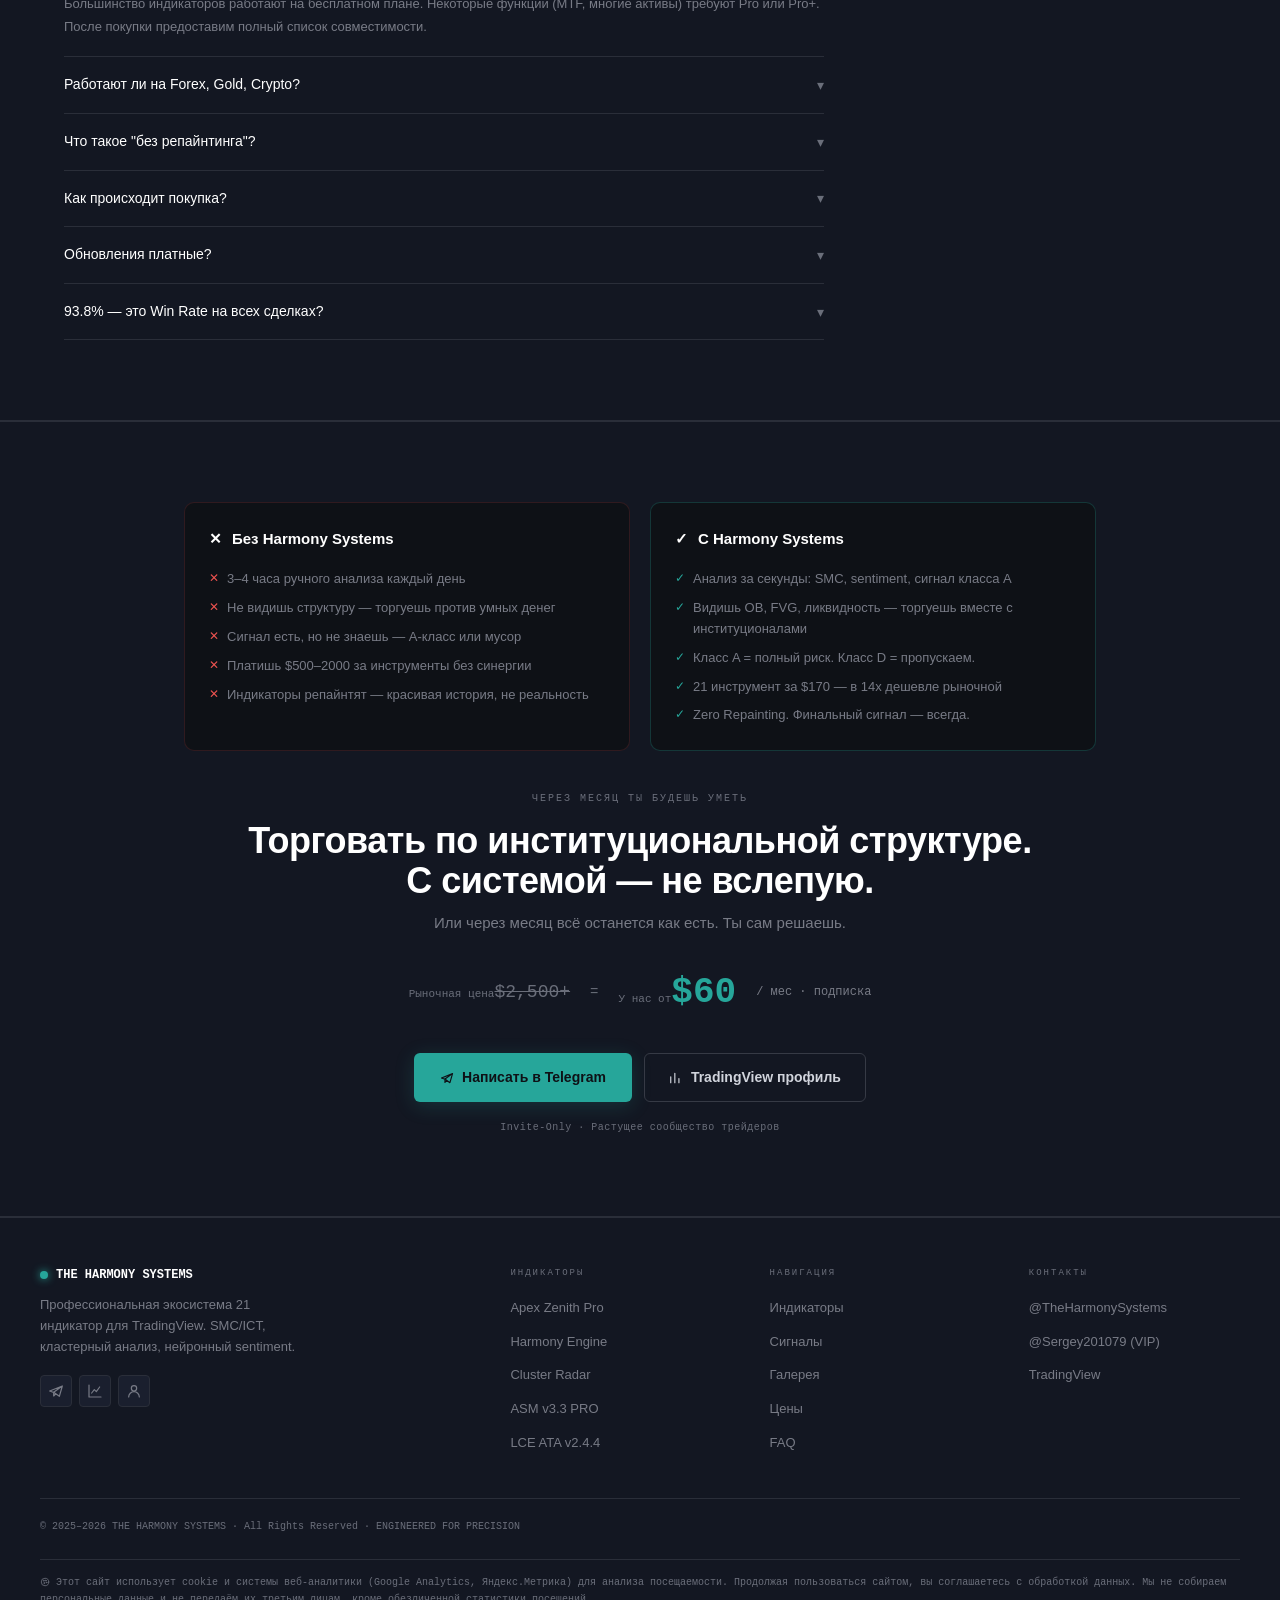
==== commit bd954137: "Add files via upload" ====
--- a/index.html
+++ b/index.html
@@ -740,6 +740,13 @@
       <h2 class="section-title">21 Индикатор экосистемы</h2>
       <p class="section-sub">Каждый инструмент решает конкретную задачу. Вместе — полная система анализа.</p>
     </div>
+
+    <button class="catalog-toggle-btn" id="catalogToggleBtn" onclick="toggleCatalog()" type="button" aria-expanded="false" aria-controls="catalogCollapse">
+      <span id="catalogToggleText">Показать каталог (21 индикатор)</span>
+      <svg class="ico catalog-toggle-arrow" id="catalogToggleArrow" viewBox="0 0 24 24"><path d="m6 9 6 6 6-6"/></svg>
+    </button>
+
+    <div class="catalog-collapse" id="catalogCollapse">
     <div class="filter-bar fade-up">
       <button class="filter-btn on" onclick="filterInds('all',this)" type="button">ВСЕ (21)</button>
       <button class="filter-btn filter-flagship" onclick="filterInds('flagship',this)" type="button">★ ФЛАГМАН</button>
@@ -753,6 +760,7 @@
       <button class="filter-btn" onclick="filterInds('crypto',this)" type="button">КРИПТО</button>
     </div>
 
+
     <div class="group-label gl-f" data-group="flagship">★ ФЛАГМАН</div>
     <div class="ind-grid" id="grp-flagship">
       <div class="ind-card" data-cat="flagship analytics smc crypto" onclick="openLbNew('cluster_radar')">
@@ -853,6 +861,7 @@
         <div class="ind-img"><img src="assets/img-028.webp" alt="EMA v2 Cloud Squeeze — EMA облака Squeeze детектор зоны поддержки сопротивления" style="position:absolute;inset:0;width:100%;height:100%;object-fit:cover;opacity:.92;" loading="lazy"></div>
         <div class="ind-body"><div class="ind-name">EMA v2 Cloud Squeeze</div><div class="ind-desc">EMA облака + Squeeze-детектор + зоны S/R. Все рынки.</div><div class="ind-tags"><span class="ind-tag">ALL TF</span><span class="ind-tag">EMA</span><span class="ind-tag">SQUEEZE</span></div></div>
       </div>
+    </div>
     </div>
   </div>
 </div>
@@ -1254,7 +1263,7 @@
       <a href="https://t.me/TheHarmonySystems/1" target="_blank" class="btn-primary" rel="noopener noreferrer"><svg class="ico" viewBox="0 0 24 24"><path d="M21.5 4.5 2.5 12l6 2.2m13-9.7L17 20l-8.5-6.2m13-9.3L8.5 13.8m0 0v5.7l3.2-3.4"/></svg> Написать в Telegram</a>
       <a href="https://www.tradingview.com/u/TheHarmonySystems/" target="_blank" class="btn-outline" rel="noopener noreferrer"><svg class="ico" viewBox="0 0 24 24"><path d="M3 20V10M10 20V4M17 20v-7"/></svg> TradingView профиль</a>
     </div>
-    <div class="anchor-note">1000+ трейдеров уже внутри экосистемы · Invite-Only</div>
+    <div class="anchor-note">Invite-Only · Растущее сообщество трейдеров</div>
   </div>
 </div>
 
--- a/styles.css
+++ b/styles.css
@@ -251,6 +251,12 @@
 }
 /* INDICATORS */
 .ind-section{background:var(--bg2);border-top:1px solid var(--border);border-bottom:1px solid var(--border);}
+.catalog-toggle-btn{display:flex;align-items:center;justify-content:center;gap:10px;width:100%;margin-bottom:28px;padding:16px 24px;background:var(--bg3);border:1px solid var(--border2);border-radius:var(--r);color:var(--text);font-family:var(--sans);font-size:14px;font-weight:600;cursor:pointer;transition:border-color .2s,background .2s;}
+.catalog-toggle-btn:hover{border-color:var(--green);background:var(--green-glow);}
+.catalog-toggle-arrow{transition:transform .3s ease;}
+.catalog-toggle-btn[aria-expanded="true"] .catalog-toggle-arrow{transform:rotate(180deg);}
+.catalog-collapse{max-height:0;overflow:hidden;visibility:hidden;transition:max-height .5s cubic-bezier(.4,0,.2,1),visibility 0s .5s;}
+.catalog-collapse.open{visibility:visible;transition:max-height .5s cubic-bezier(.4,0,.2,1),visibility 0s 0s;}
 .filter-bar{display:flex;gap:4px;margin-bottom:28px;flex-wrap:wrap;align-items:center;}
 .filter-btn{font-family:var(--mono);font-size:10px;color:var(--text2);background:transparent;border:1px solid var(--border);padding:5px 13px;border-radius:3px;cursor:pointer;transition:all .2s;letter-spacing:.5px;}
 .filter-btn:hover,.filter-btn.on{color:var(--white);border-color:var(--green);background:var(--green-glow);}
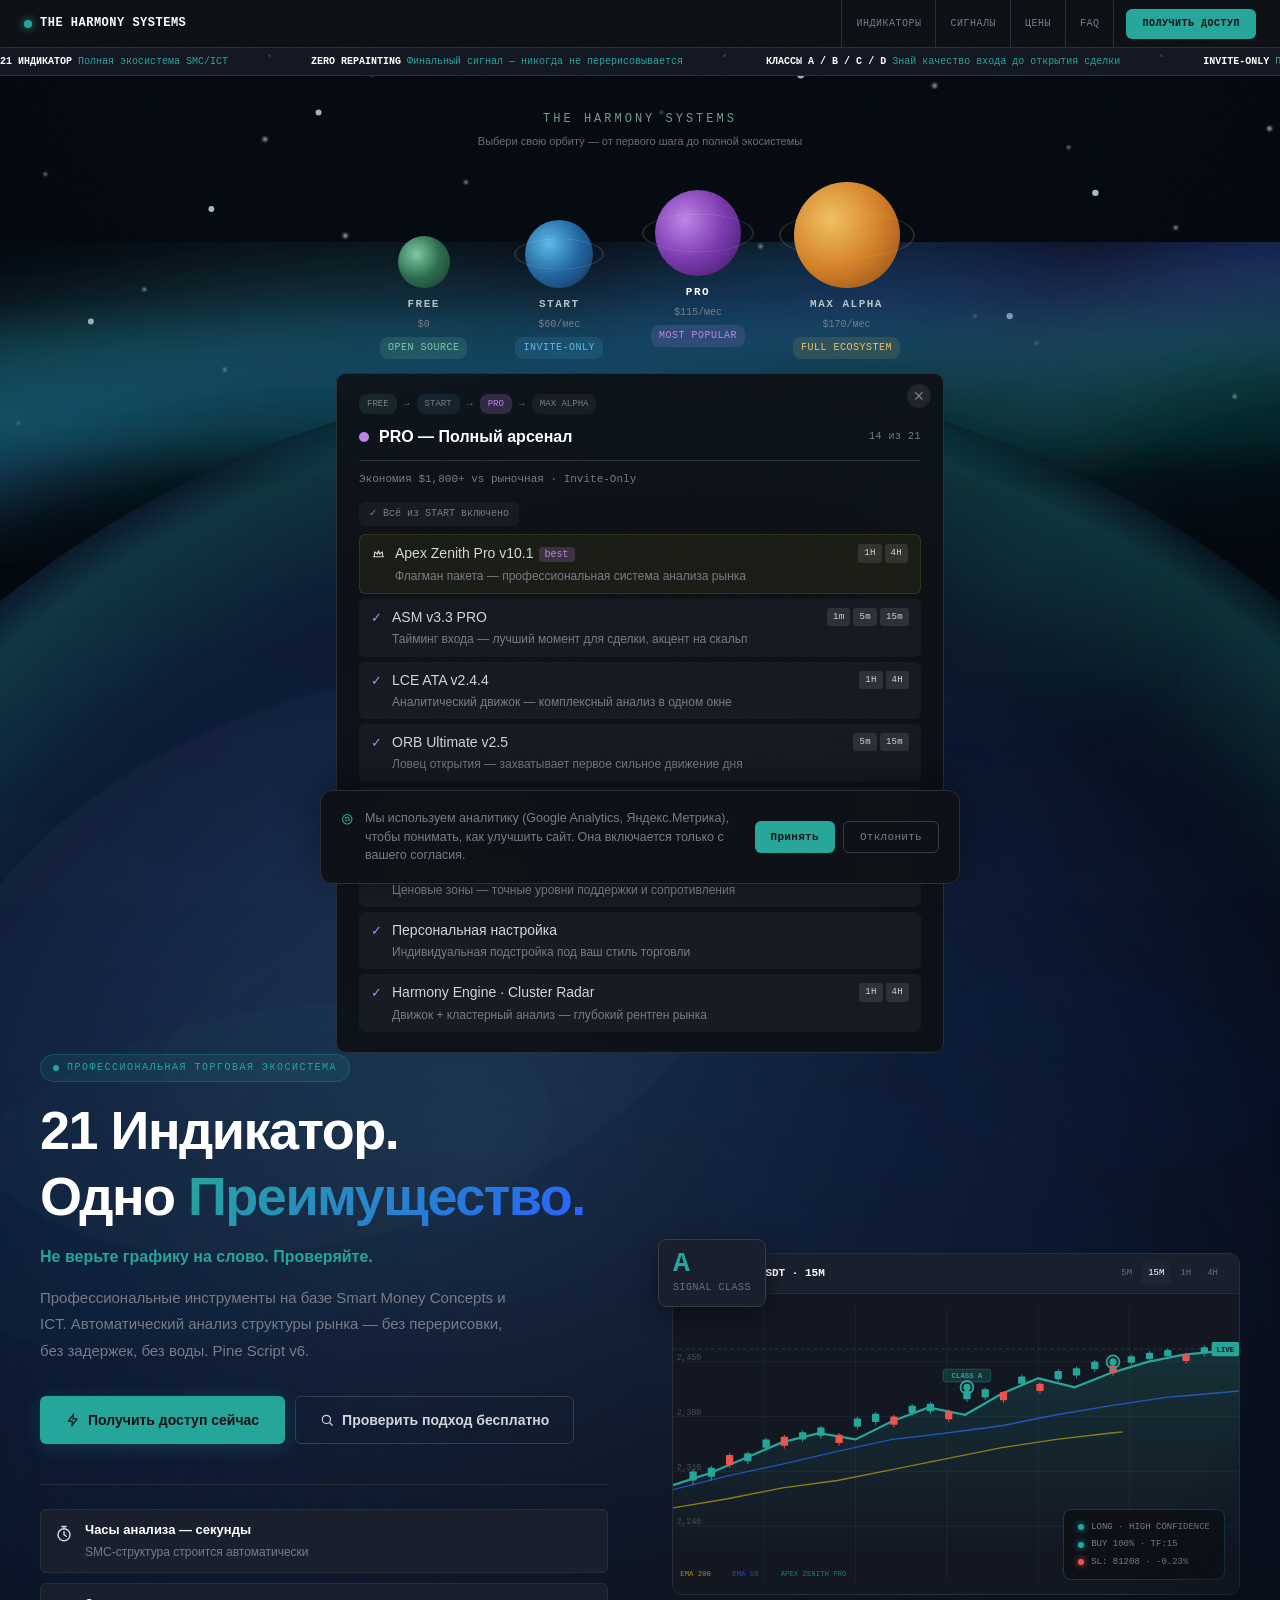
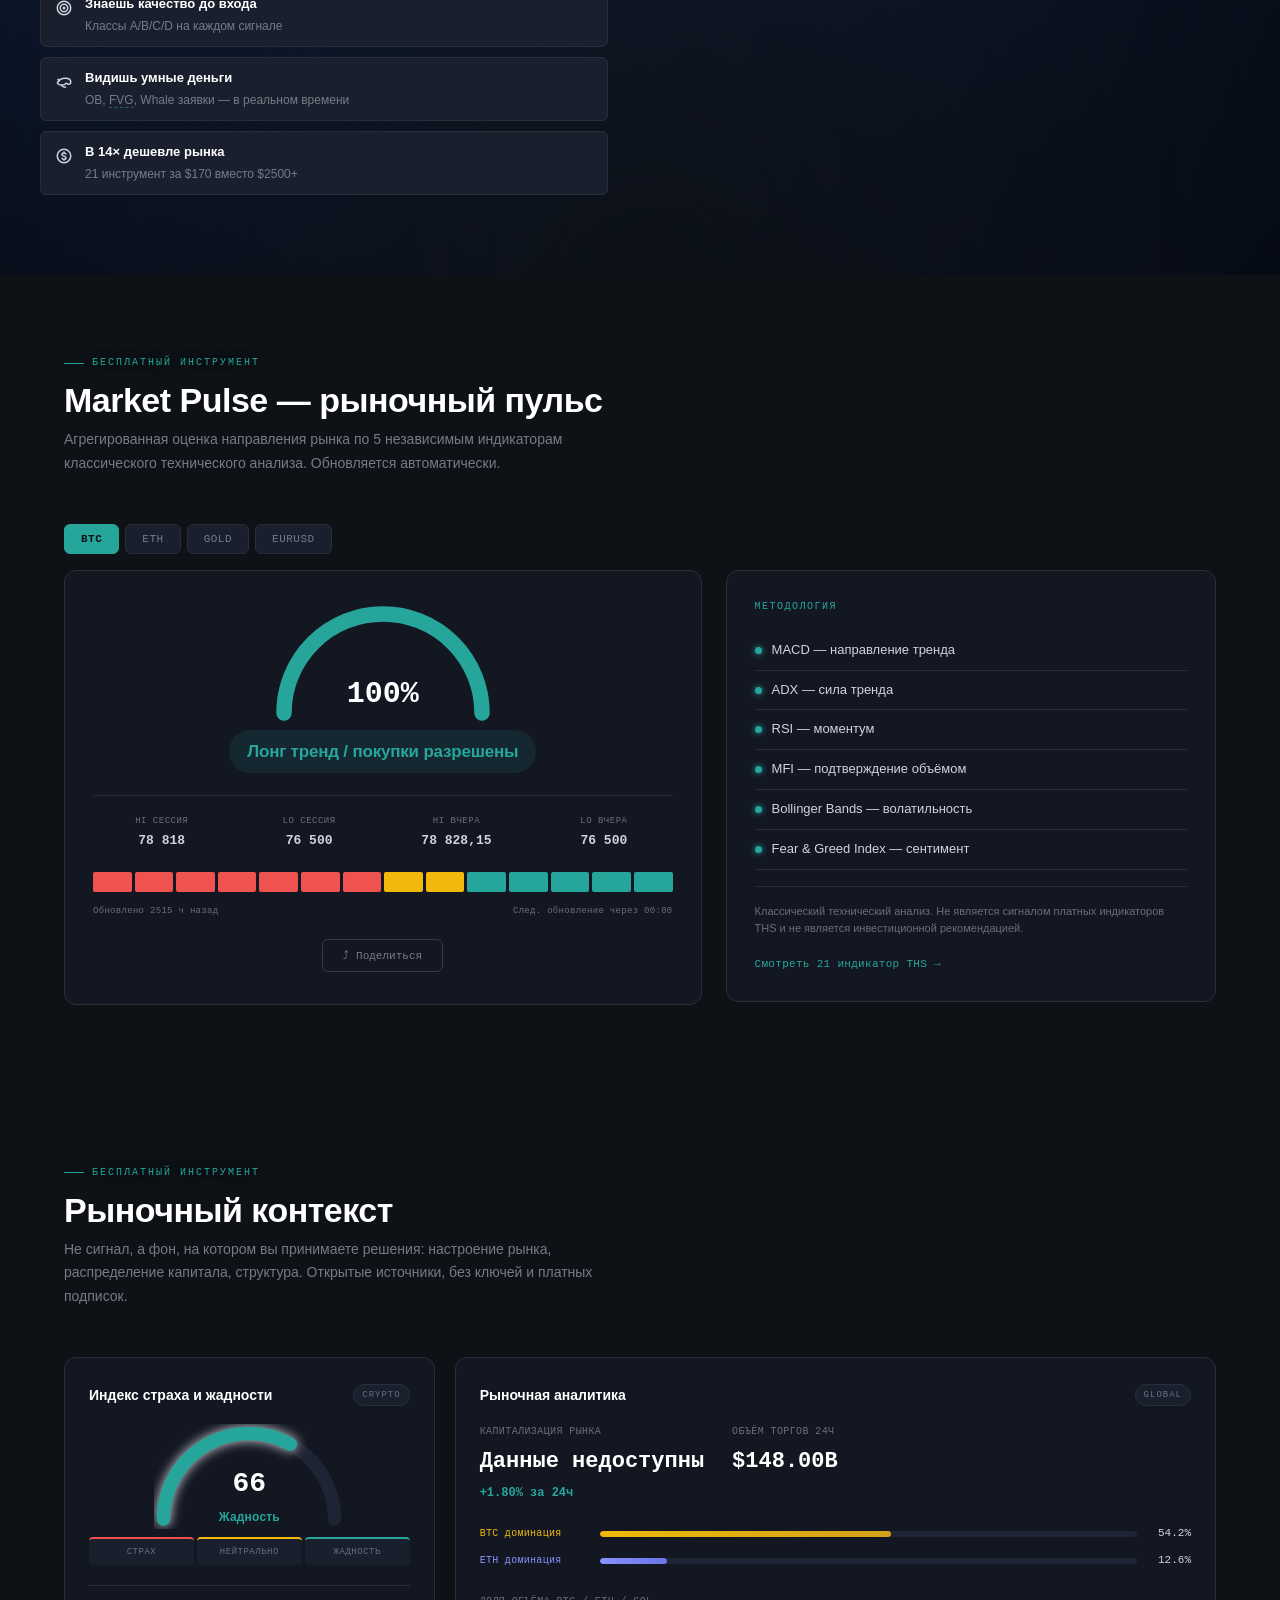
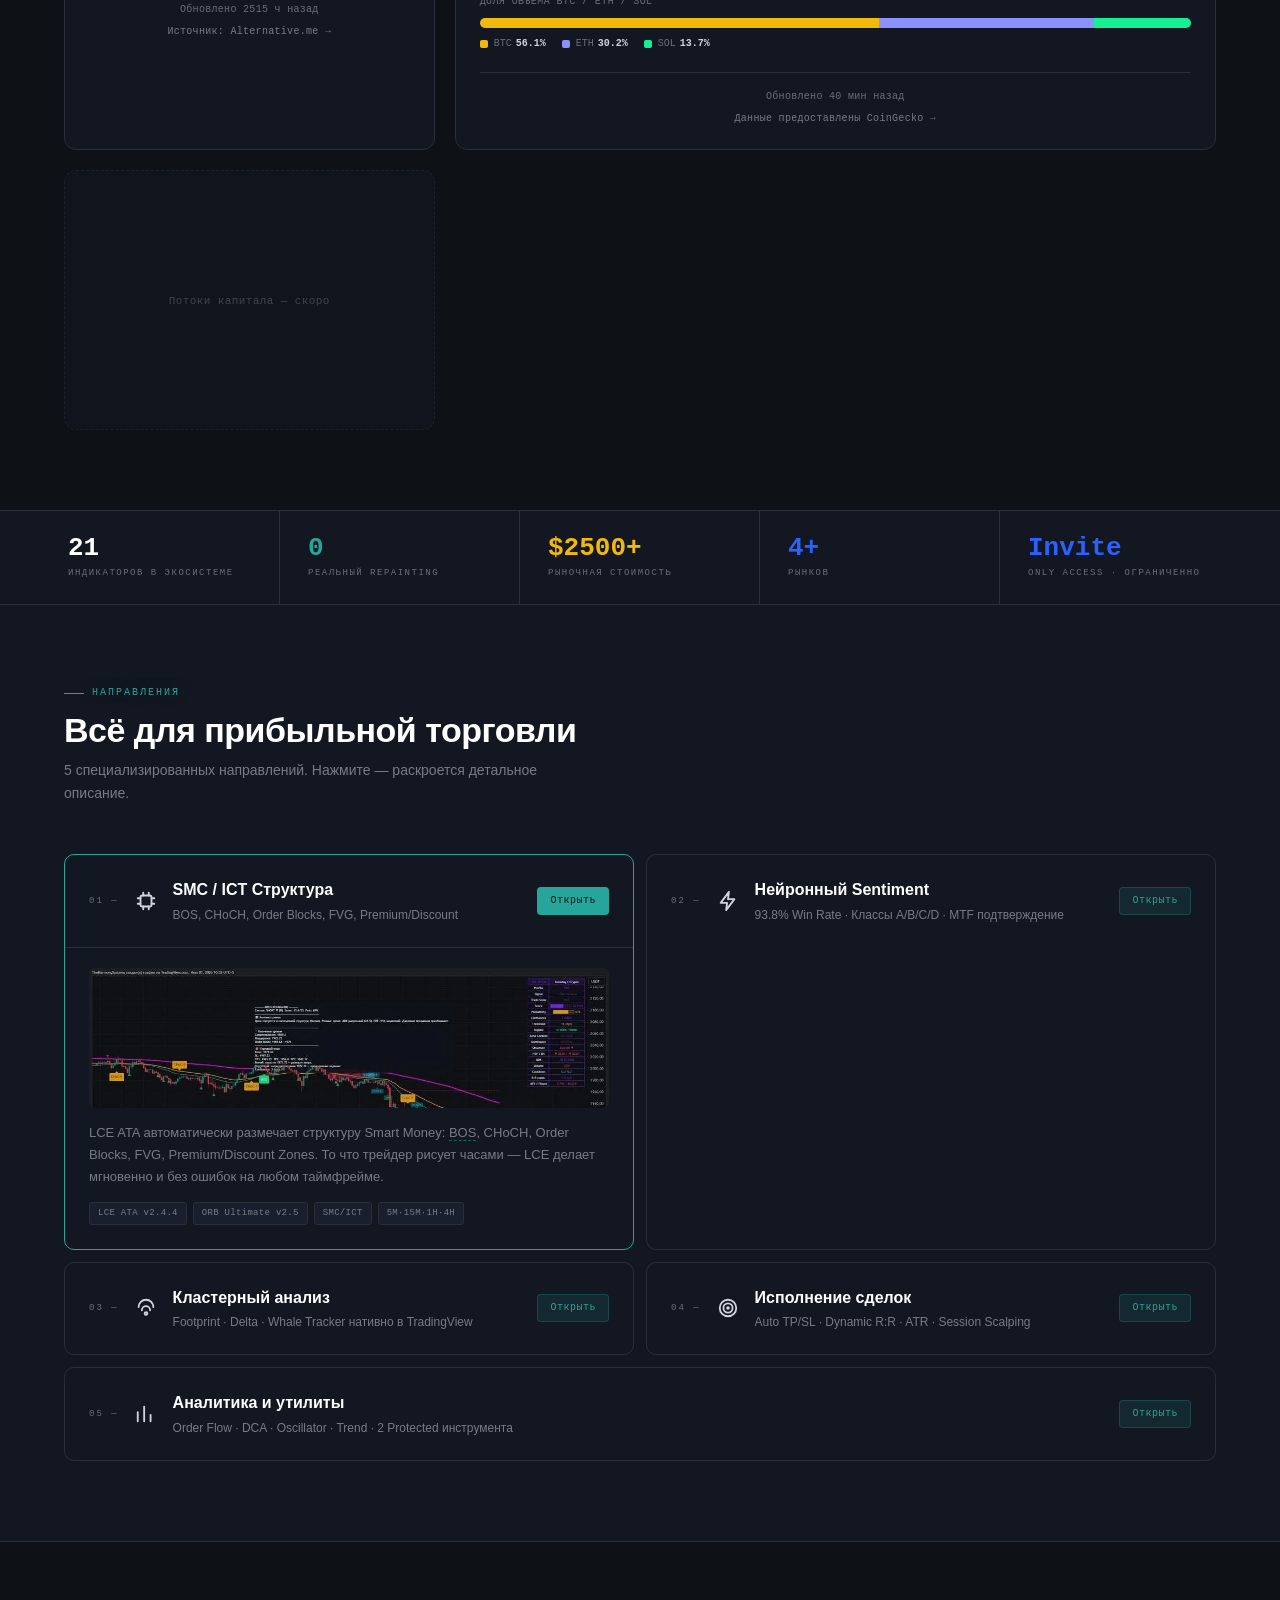
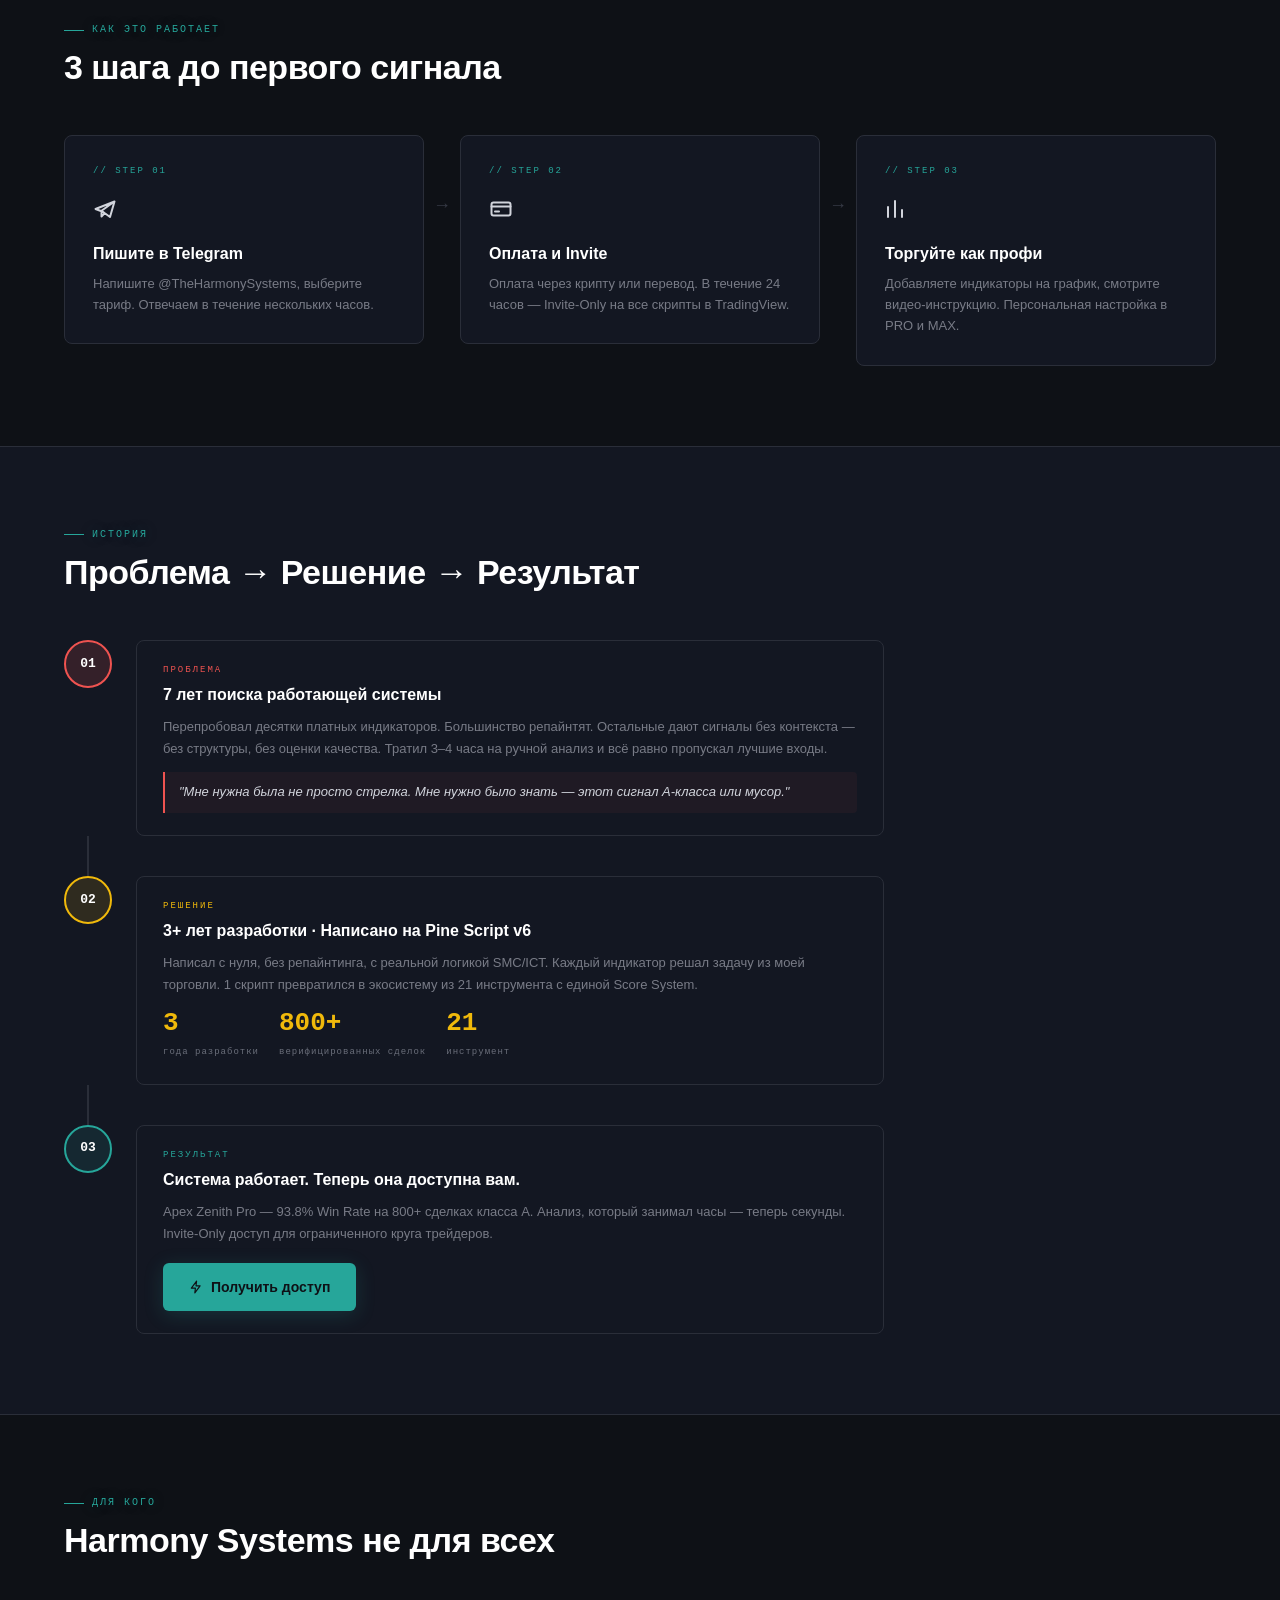
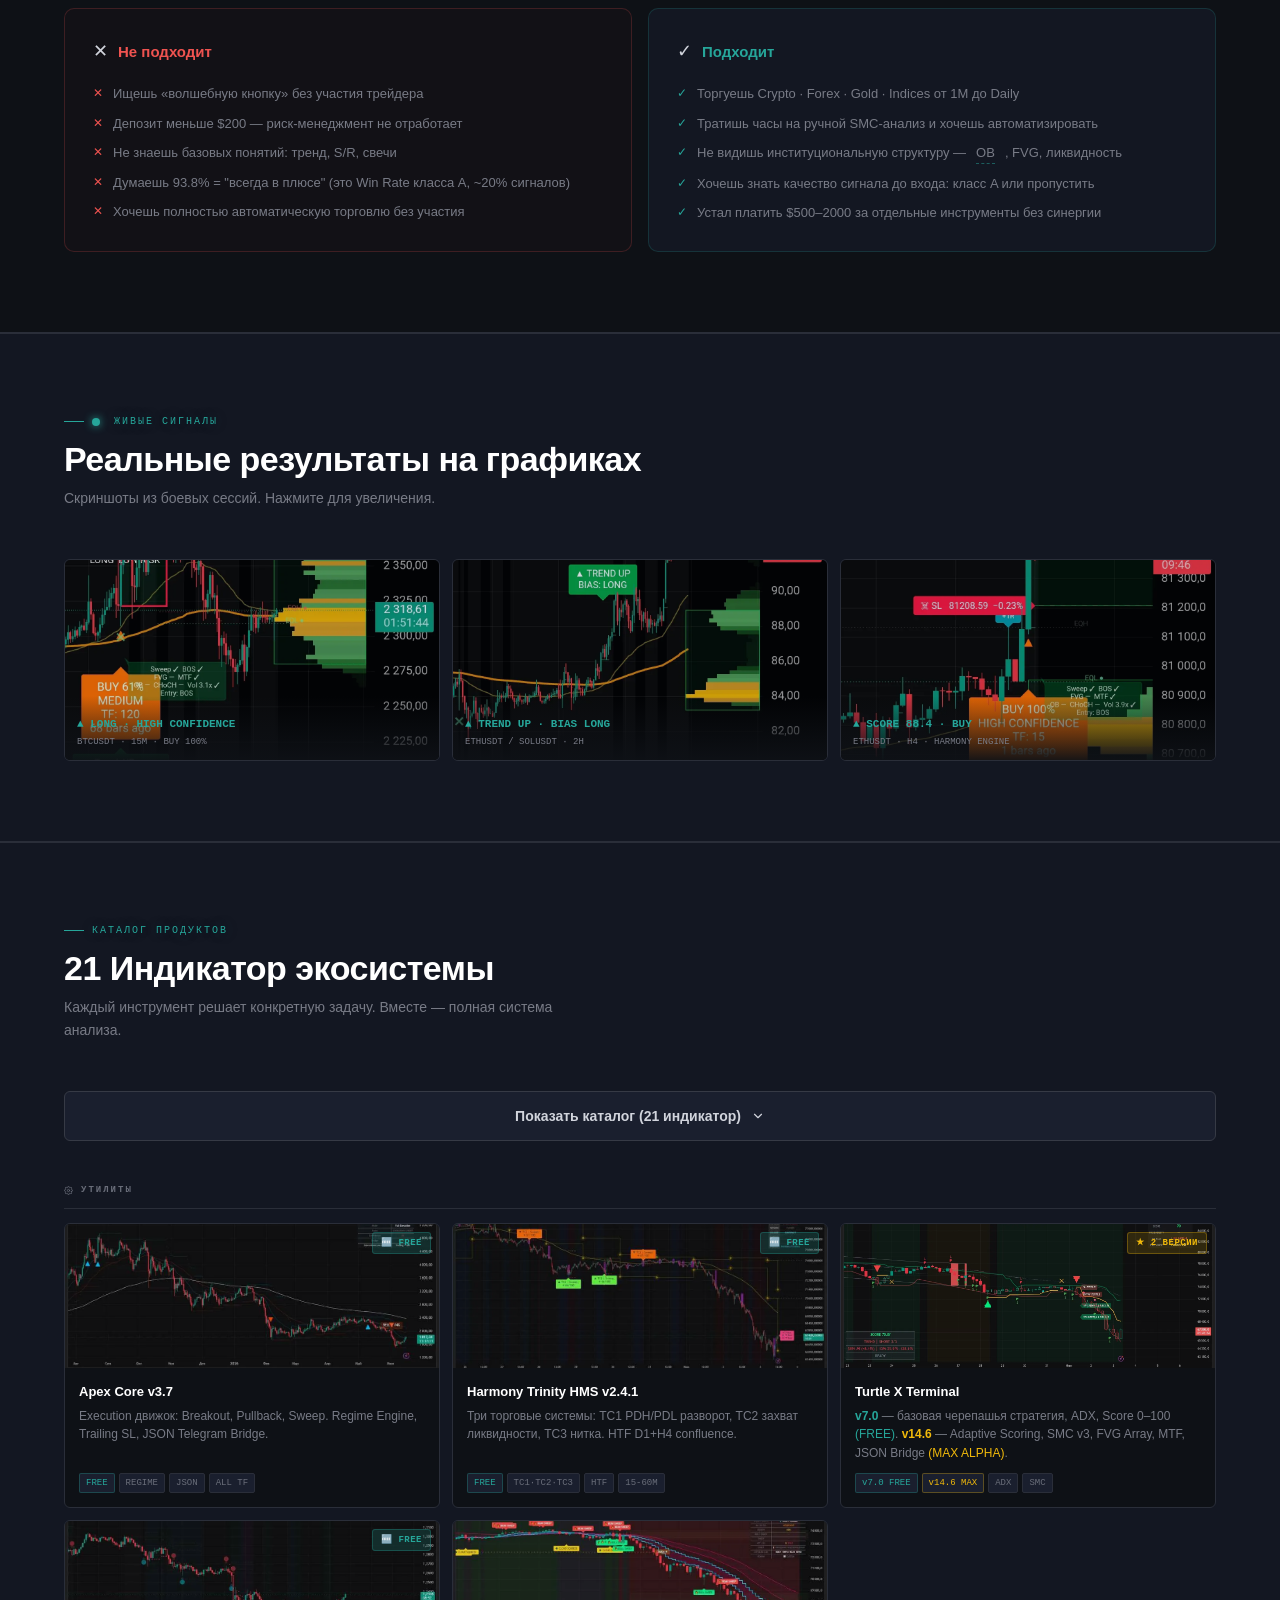
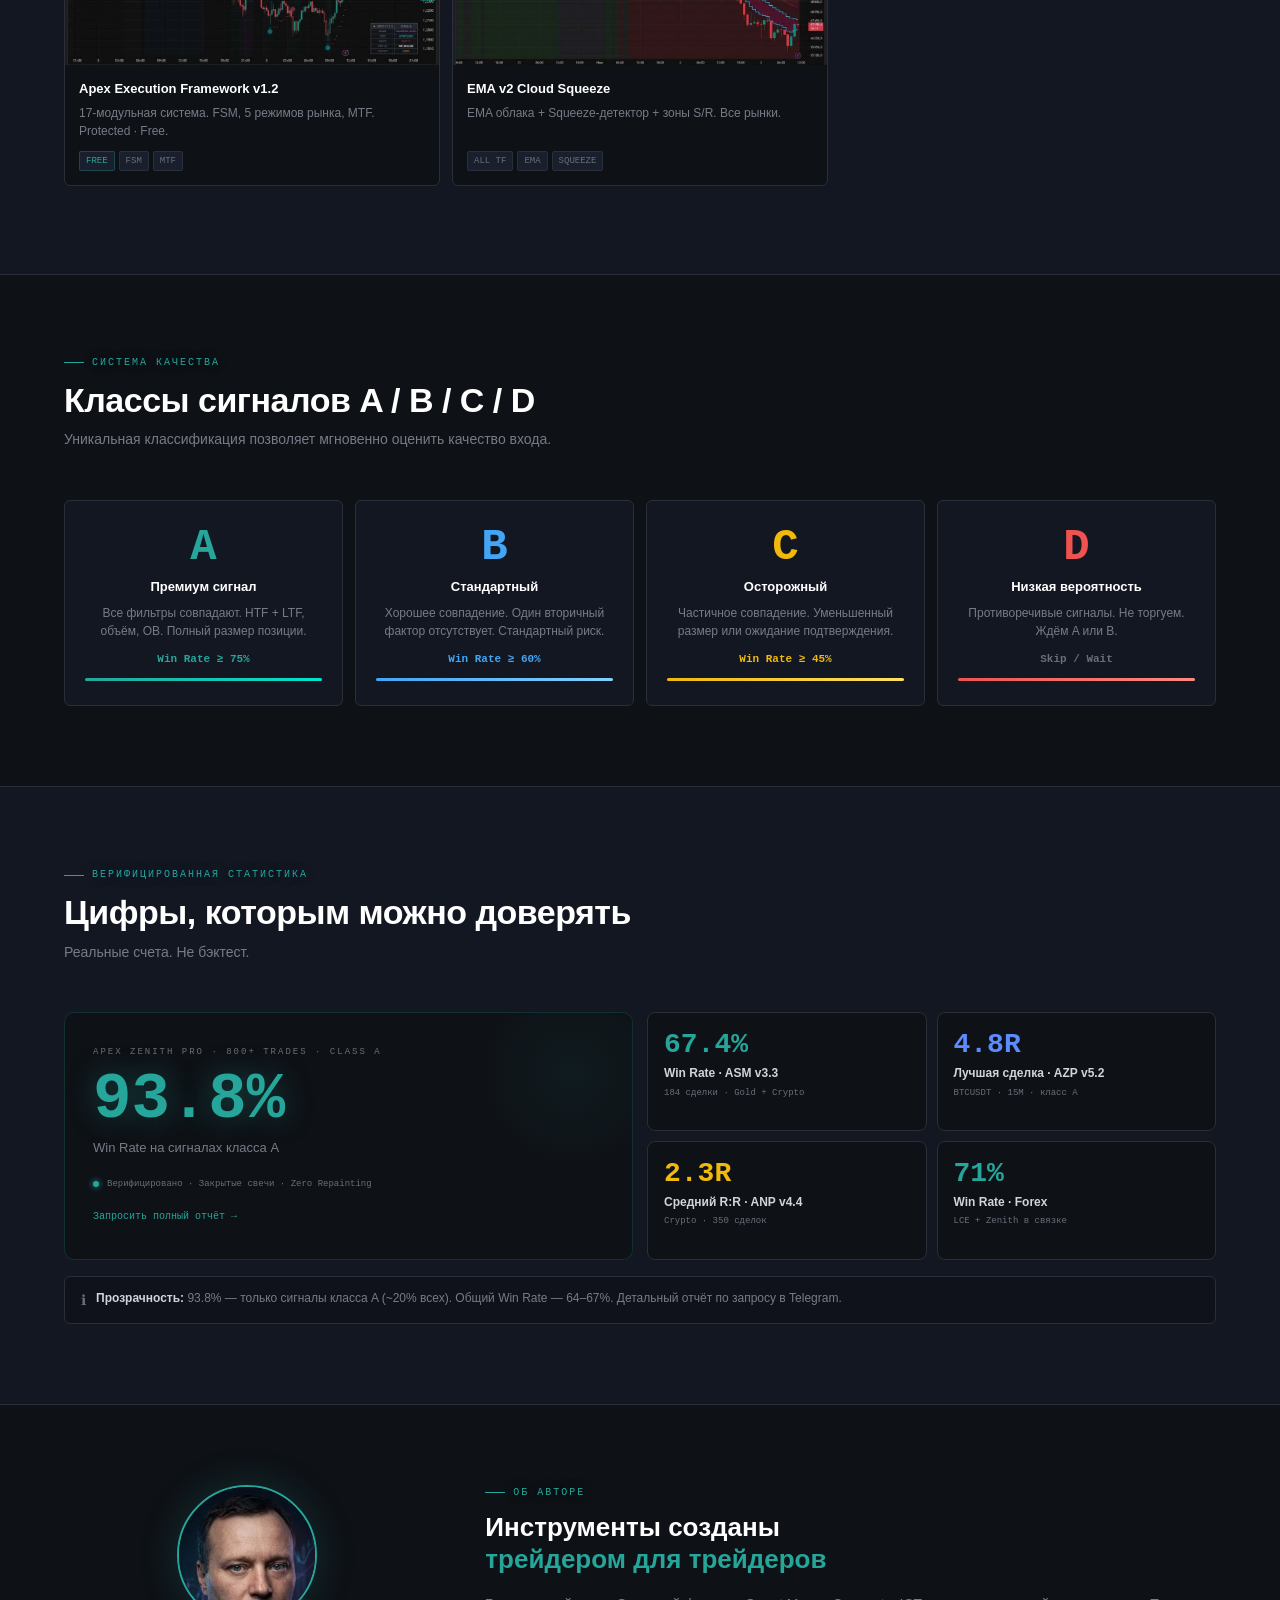
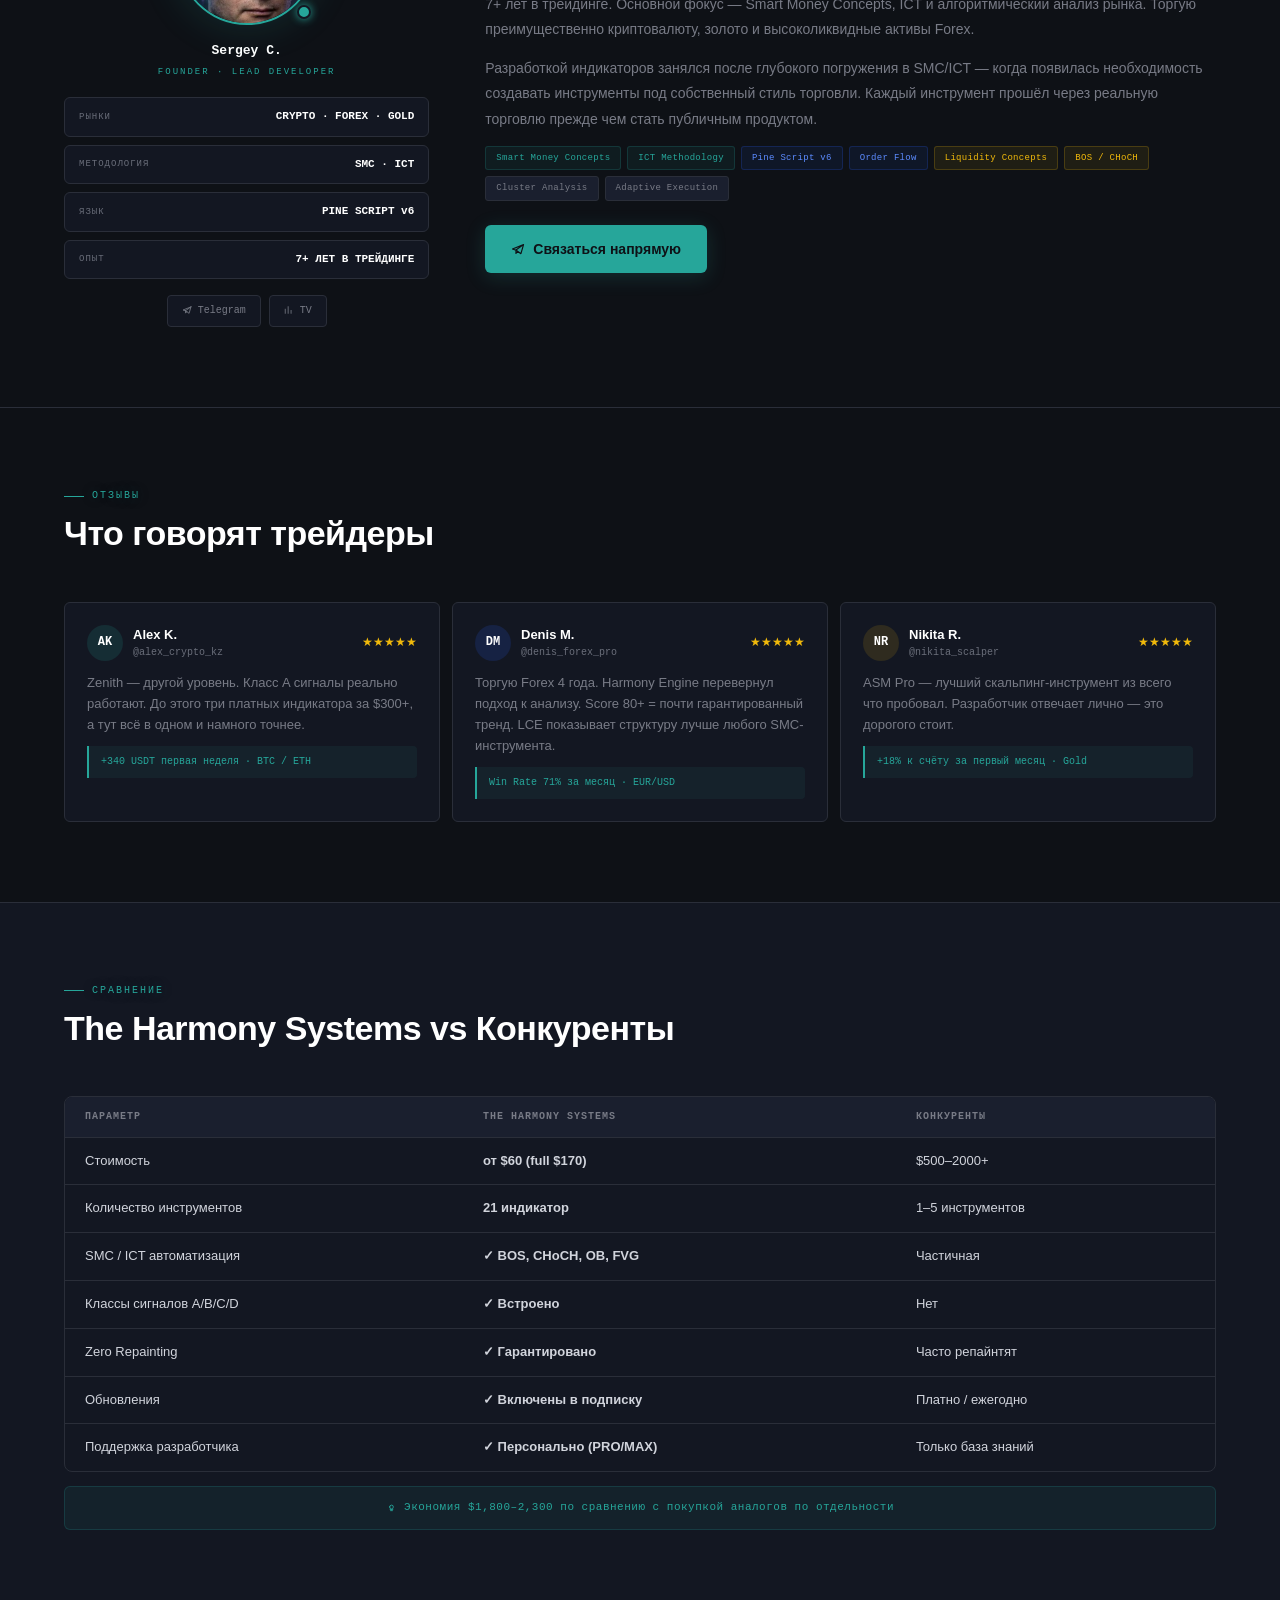
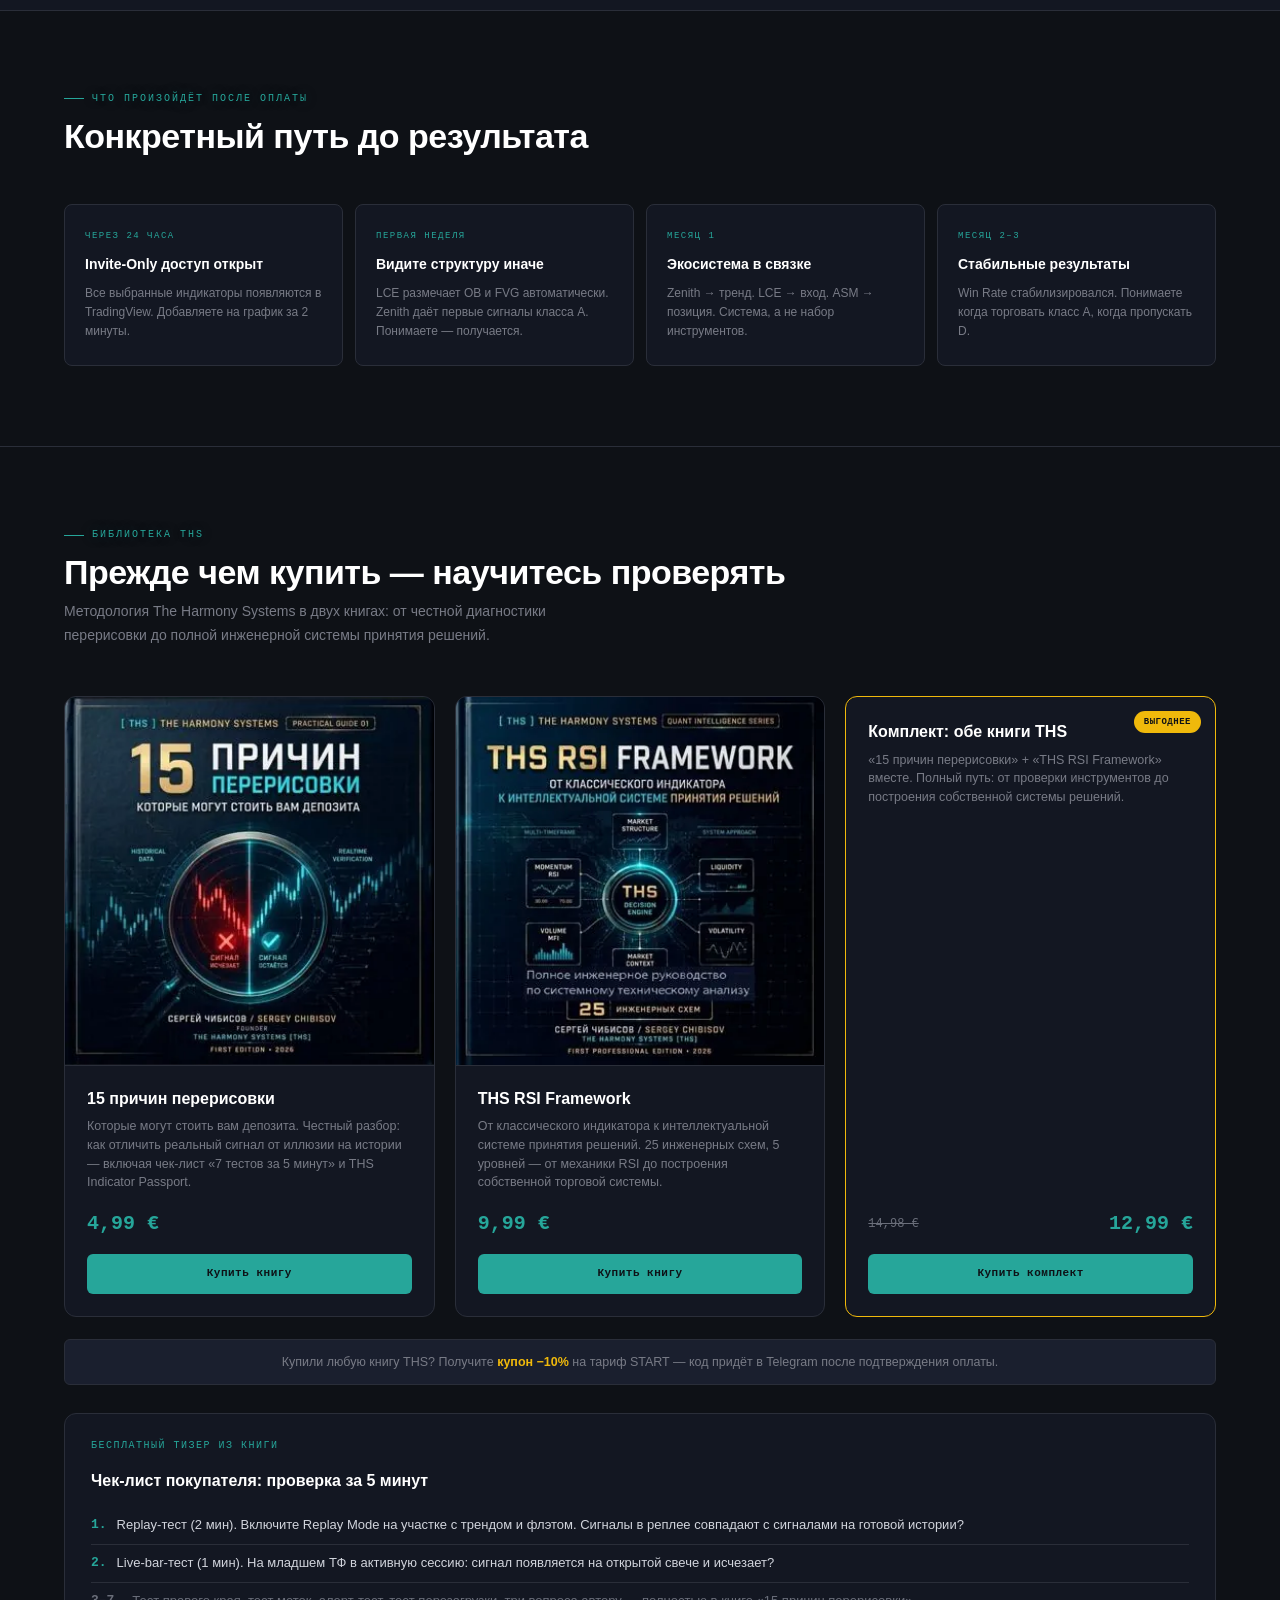
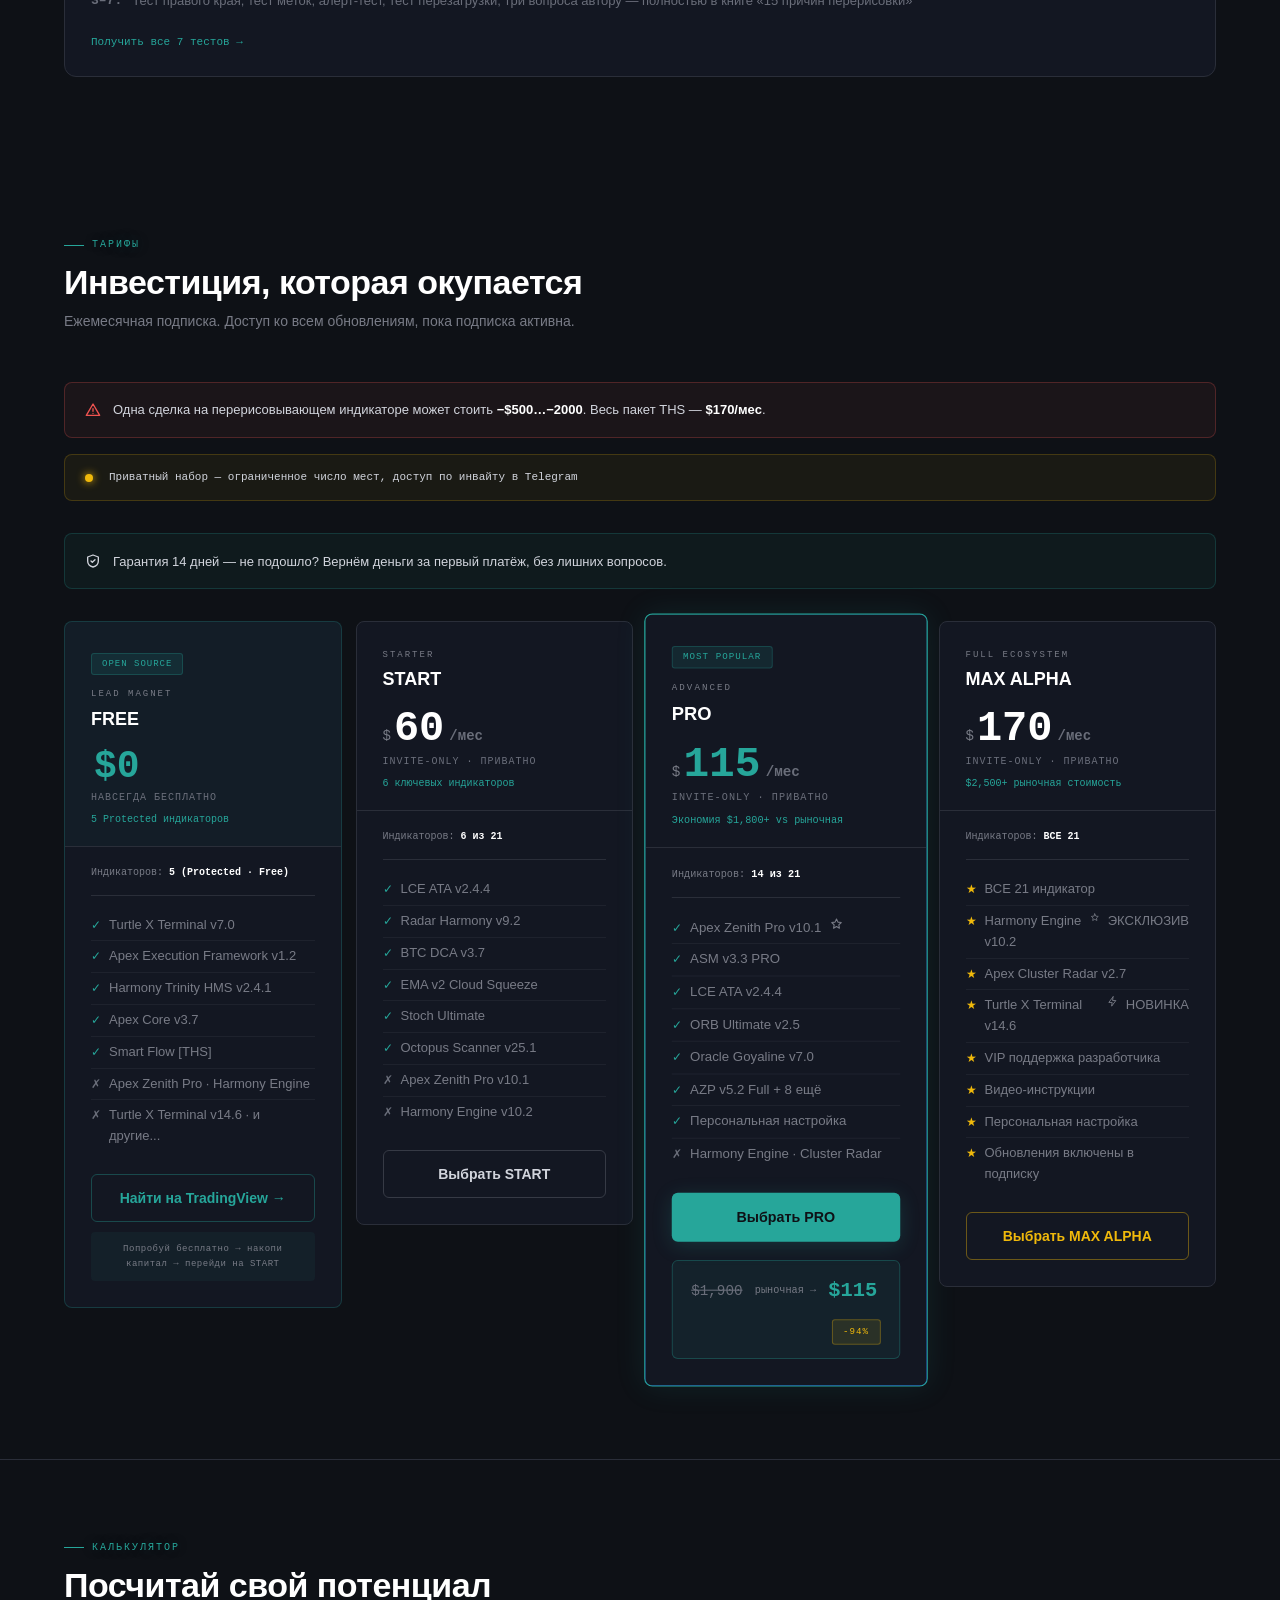
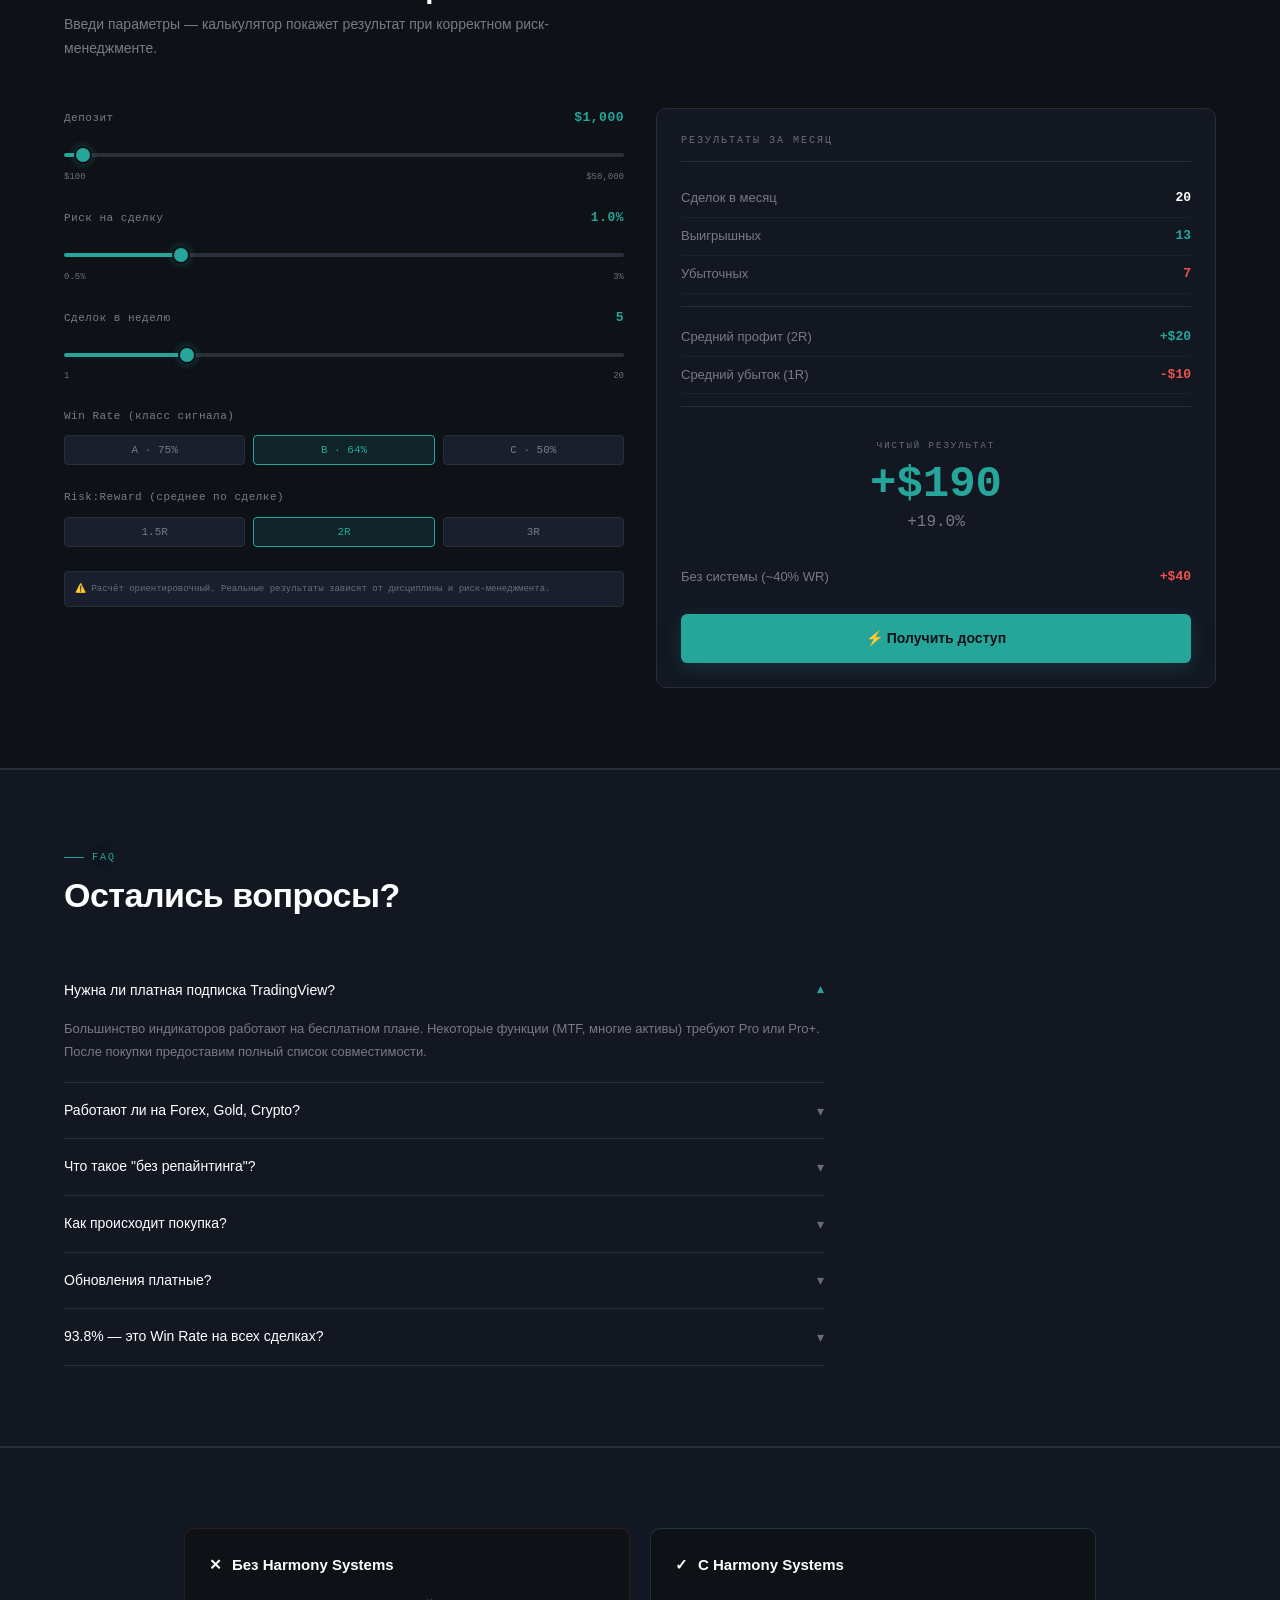
==== commit 6fb0ce87: "Add files via upload" ====
--- a/index.html
+++ b/index.html
@@ -533,6 +533,102 @@
   </div>
 </section>
 
+<!-- MARKET CONTEXT -->
+<section class="section" id="market-context">
+  <div class="section-head fade-up">
+    <div class="section-label">БЕСПЛАТНЫЙ ИНСТРУМЕНТ</div>
+    <h2 class="section-title">Рыночный контекст</h2>
+    <p class="section-sub">Не сигнал, а фон, на котором вы принимаете решения: настроение рынка, распределение капитала, структура. Открытые источники, без ключей и платных подписок.</p>
+  </div>
+
+  <div class="mctx-grid fade-up d1">
+
+    <!-- Fear & Greed Index -->
+    <div class="mctx-card" id="mctxFg">
+      <div class="mctx-card-head">
+        <span class="mctx-card-title">Индекс страха и жадности</span>
+        <span class="mctx-card-tag">CRYPTO</span>
+      </div>
+
+      <div class="fg-gauge-wrap">
+        <svg class="fg-gauge" viewBox="0 0 200 110" aria-hidden="true">
+          <path class="fg-gauge-bg" d="M10,100 A90,90 0 0,1 190,100"/>
+          <path class="fg-gauge-fill" id="fgGaugeFill" d="M10,100 A90,90 0 0,1 190,100"/>
+        </svg>
+        <div class="fg-gauge-score" id="fgScore">—</div>
+        <div class="fg-gauge-label" id="fgLabel">Загрузка…</div>
+      </div>
+
+      <div class="fg-scale">
+        <span class="fg-scale-item fear">Страх</span>
+        <span class="fg-scale-item neutral">Нейтрально</span>
+        <span class="fg-scale-item greed">Жадность</span>
+      </div>
+
+      <div class="mctx-meta">
+        <span id="fgUpdated">—</span>
+        <a href="https://alternative.me/crypto/fear-and-greed-index/" target="_blank" rel="noopener noreferrer" class="mctx-source">Источник: Alternative.me →</a>
+      </div>
+    </div>
+
+    <!-- Рыночная аналитика: капитализация / доминация / объём -->
+    <div class="mctx-card mctx-card-wide" id="mctxAn">
+      <div class="mctx-card-head">
+        <span class="mctx-card-title">Рыночная аналитика</span>
+        <span class="mctx-card-tag">GLOBAL</span>
+      </div>
+
+      <div class="an-stats">
+        <div class="an-stat">
+          <span class="an-stat-lbl">Капитализация рынка</span>
+          <span class="an-stat-val" id="anMcap">—</span>
+          <span class="an-stat-chg" id="anMcapChg">—</span>
+        </div>
+        <div class="an-stat">
+          <span class="an-stat-lbl">Объём торгов 24ч</span>
+          <span class="an-stat-val" id="anVol">—</span>
+        </div>
+      </div>
+
+      <div class="an-dominance">
+        <div class="an-dom-row">
+          <span class="an-dom-lbl btc">BTC доминация</span>
+          <div class="an-dom-bar"><div class="an-dom-fill btc" id="anDomBtcFill"></div></div>
+          <span class="an-dom-pct" id="anDomBtcPct">—</span>
+        </div>
+        <div class="an-dom-row">
+          <span class="an-dom-lbl eth">ETH доминация</span>
+          <div class="an-dom-bar"><div class="an-dom-fill eth" id="anDomEthFill"></div></div>
+          <span class="an-dom-pct" id="anDomEthPct">—</span>
+        </div>
+      </div>
+
+      <div class="an-vol-split">
+        <span class="an-vol-split-lbl">Доля объёма BTC / ETH / SOL</span>
+        <div class="an-vol-bar" id="anVolBar">
+          <div class="an-vol-seg btc" id="anVolBtc"></div><div class="an-vol-seg eth" id="anVolEth"></div><div class="an-vol-seg sol" id="anVolSol"></div>
+        </div>
+        <div class="an-vol-legend">
+          <span class="an-vol-leg btc">BTC <b id="anVolBtcPct">—</b></span>
+          <span class="an-vol-leg eth">ETH <b id="anVolEthPct">—</b></span>
+          <span class="an-vol-leg sol">SOL <b id="anVolSolPct">—</b></span>
+        </div>
+      </div>
+
+      <div class="mctx-meta">
+        <span id="anUpdated">—</span>
+        <a href="https://www.coingecko.com/" target="_blank" rel="noopener noreferrer" class="mctx-source">Данные предоставлены CoinGecko →</a>
+      </div>
+    </div>
+
+    <!-- Потоки капитала (TVL/DEX) — следующим шагом -->
+    <div class="mctx-card mctx-soon">
+      <span class="mctx-soon-txt">Потоки капитала — скоро</span>
+    </div>
+
+  </div>
+</section>
+
 <div class="strip">
   <div class="strip-inner">
     <div class="strip-cell fade-up"><div class="strip-val" data-counter="21" data-suffix="">0</div><div class="strip-lbl">Индикаторов в экосистеме</div></div>
--- a/styles.css
+++ b/styles.css
@@ -1381,6 +1381,75 @@
 .mp-disclaimer{font-size:11px;color:var(--text3);line-height:1.6;margin-top:16px;padding-top:16px;border-top:1px solid var(--border);}
 .mp-cta{display:block;margin-top:18px;font-family:var(--mono);font-size:11px;color:var(--green);letter-spacing:.3px;}
 .mp-cta:hover{color:var(--white);}
+
+/* ===== MARKET CONTEXT — Fear & Greed / рыночная аналитика / потоки капитала ===== */
+.mctx-grid{display:grid;grid-template-columns:repeat(auto-fit,minmax(280px,1fr));gap:20px;}
+.mctx-card{background:var(--bg2);border:1px solid var(--border);border-radius:12px;padding:26px 24px 22px;display:flex;flex-direction:column;align-items:center;text-align:center;position:relative;transition:border-color .25s,box-shadow .25s;}
+.mctx-card:hover{border-color:rgba(38,166,154,.35);box-shadow:0 0 0 1px rgba(38,166,154,.08),0 12px 40px rgba(0,0,0,.35);}
+.mctx-card-head{display:flex;align-items:center;justify-content:space-between;width:100%;margin-bottom:18px;}
+.mctx-card-title{font-family:var(--sans);font-size:14px;font-weight:700;color:var(--white);text-align:left;}
+.mctx-card-tag{font-family:var(--mono);font-size:9px;letter-spacing:1px;color:var(--text3);background:var(--bg3);border:1px solid var(--border);padding:3px 8px;border-radius:20px;flex-shrink:0;}
+
+/* Fear & Greed gauge — та же геометрия, что mp-gauge, но с трёхзонным цветом */
+.fg-gauge-wrap{position:relative;width:190px;max-width:100%;}
+.fg-gauge{width:100%;display:block;}
+.fg-gauge-bg{fill:none;stroke:var(--bg4);stroke-width:14;stroke-linecap:round;}
+.fg-gauge-fill{fill:none;stroke:var(--gold);stroke-width:14;stroke-linecap:round;transition:stroke-dasharray .8s ease,stroke .3s ease;filter:drop-shadow(0 0 6px currentColor);}
+.fg-gauge-score{position:absolute;left:0;right:0;bottom:22px;font-family:var(--mono);font-size:28px;font-weight:700;color:var(--white);}
+.fg-gauge-label{position:absolute;left:0;right:0;bottom:2px;font-family:var(--sans);font-size:12px;font-weight:700;letter-spacing:.2px;}
+.fg-gauge-label.fear{color:var(--red);}
+.fg-gauge-label.neutral{color:var(--gold);}
+.fg-gauge-label.greed{color:var(--green);}
+
+.fg-scale{display:flex;width:100%;margin-top:8px;gap:3px;}
+.fg-scale-item{flex:1;font-family:var(--mono);font-size:9px;letter-spacing:.5px;text-transform:uppercase;color:var(--text3);padding:6px 4px;border-radius:4px;background:var(--bg3);border-top:2px solid var(--border2);}
+.fg-scale-item.fear{border-top-color:var(--red);}
+.fg-scale-item.neutral{border-top-color:var(--gold);}
+.fg-scale-item.greed{border-top-color:var(--green);}
+
+.mctx-meta{display:flex;flex-direction:column;gap:6px;align-items:center;width:100%;margin-top:20px;padding-top:16px;border-top:1px solid var(--border);font-family:var(--mono);font-size:10px;color:var(--text3);letter-spacing:.3px;}
+.mctx-source{color:var(--text2);transition:color .2s;}
+.mctx-source:hover{color:var(--green);}
+
+.mctx-card.mctx-soon{justify-content:center;min-height:260px;border-style:dashed;opacity:.55;}
+.mctx-soon-txt{font-family:var(--mono);font-size:11px;color:var(--text3);letter-spacing:.4px;}
+
+/* Рыночная аналитика (CoinGecko) — карточка пошире, свои цвета для BTC/ETH/SOL */
+.mctx-card-wide{grid-column:span 2;align-items:stretch;text-align:left;}
+@media(max-width:720px){.mctx-card-wide{grid-column:span 1;}}
+
+.an-stats{display:flex;gap:28px;flex-wrap:wrap;margin-bottom:22px;}
+.an-stat{display:flex;flex-direction:column;gap:4px;}
+.an-stat-lbl{font-family:var(--mono);font-size:10px;color:var(--text3);letter-spacing:.4px;text-transform:uppercase;}
+.an-stat-val{font-family:var(--mono);font-size:22px;font-weight:700;color:var(--white);}
+.an-stat-chg{font-family:var(--mono);font-size:12px;font-weight:700;}
+.an-stat-chg.up{color:var(--green);}
+.an-stat-chg.down{color:var(--red);}
+
+.an-dominance{display:flex;flex-direction:column;gap:10px;margin-bottom:22px;}
+.an-dom-row{display:flex;align-items:center;gap:10px;}
+.an-dom-lbl{font-family:var(--mono);font-size:10px;letter-spacing:.3px;color:var(--text2);width:110px;flex-shrink:0;}
+.an-dom-lbl.btc{color:#f0b90b;}
+.an-dom-lbl.eth{color:#8a92ff;}
+.an-dom-bar{flex:1;height:6px;border-radius:4px;background:var(--bg4);overflow:hidden;}
+.an-dom-fill{height:100%;border-radius:4px;width:0;transition:width .8s ease;}
+.an-dom-fill.btc{background:linear-gradient(90deg,#f0b90b,#d4a017);}
+.an-dom-fill.eth{background:linear-gradient(90deg,#8a92ff,#6b74e8);}
+.an-dom-pct{font-family:var(--mono);font-size:11px;color:var(--text);width:44px;text-align:right;flex-shrink:0;}
+
+.an-vol-split{margin-top:2px;}
+.an-vol-split-lbl{display:block;font-family:var(--mono);font-size:10px;color:var(--text3);letter-spacing:.4px;text-transform:uppercase;margin-bottom:8px;}
+.an-vol-bar{display:flex;width:100%;height:10px;border-radius:6px;overflow:hidden;background:var(--bg4);}
+.an-vol-seg{height:100%;width:0;transition:width .8s ease;}
+.an-vol-seg.btc{background:#f0b90b;}
+.an-vol-seg.eth{background:#8a92ff;}
+.an-vol-seg.sol{background:#14f195;}
+.an-vol-legend{display:flex;gap:16px;margin-top:8px;flex-wrap:wrap;}
+.an-vol-leg{font-family:var(--mono);font-size:10px;color:var(--text3);display:flex;gap:4px;align-items:center;}
+.an-vol-leg b{color:var(--text);font-weight:700;}
+.an-vol-leg.btc::before{content:'';width:8px;height:8px;border-radius:2px;background:#f0b90b;display:inline-block;margin-right:2px;}
+.an-vol-leg.eth::before{content:'';width:8px;height:8px;border-radius:2px;background:#8a92ff;display:inline-block;margin-right:2px;}
+.an-vol-leg.sol::before{content:'';width:8px;height:8px;border-radius:2px;background:#14f195;display:inline-block;margin-right:2px;}
 .anchor-banner{display:flex;align-items:center;gap:12px;background:rgba(239,83,80,.06);border:1px solid rgba(239,83,80,.25);border-radius:8px;padding:14px 20px;margin-bottom:16px;}
 .anchor-icon{color:var(--red);font-size:16px;flex-shrink:0;}
 .anchor-text{font-size:13px;color:var(--text);line-height:1.5;}
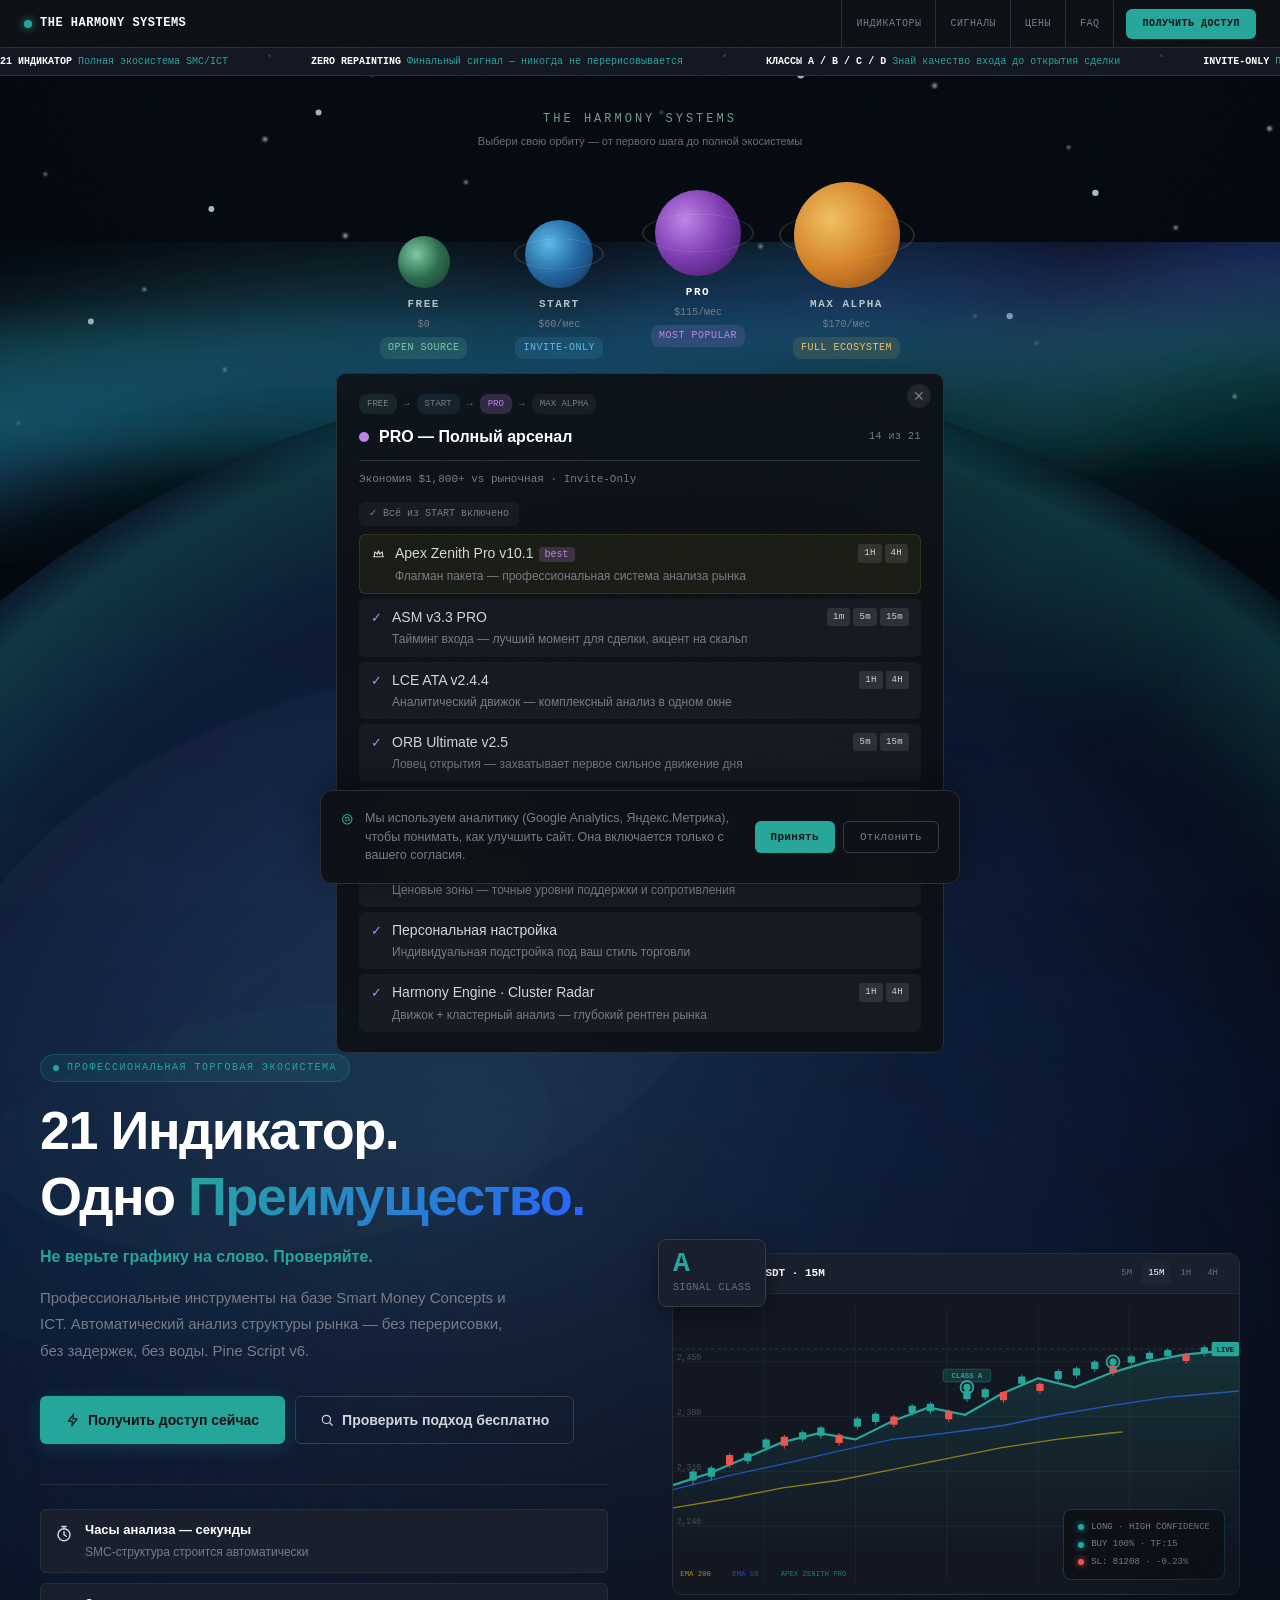
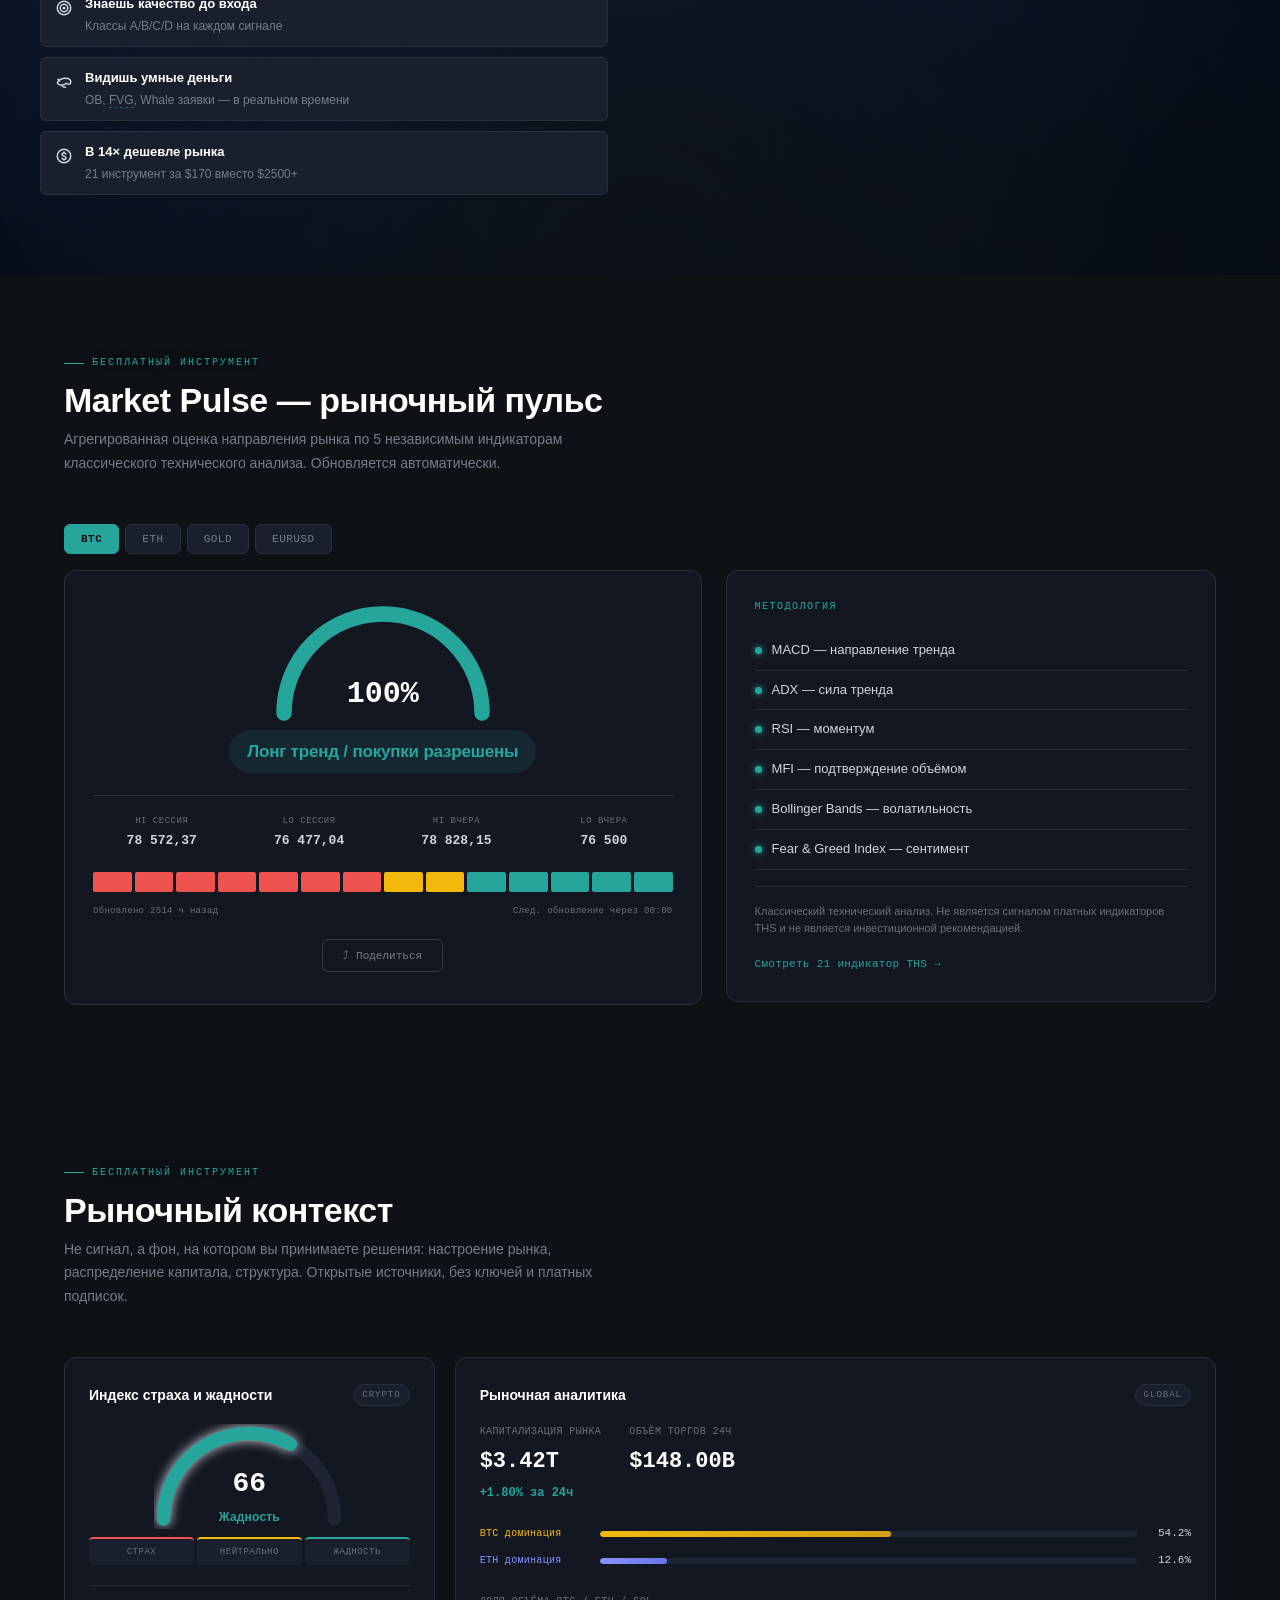
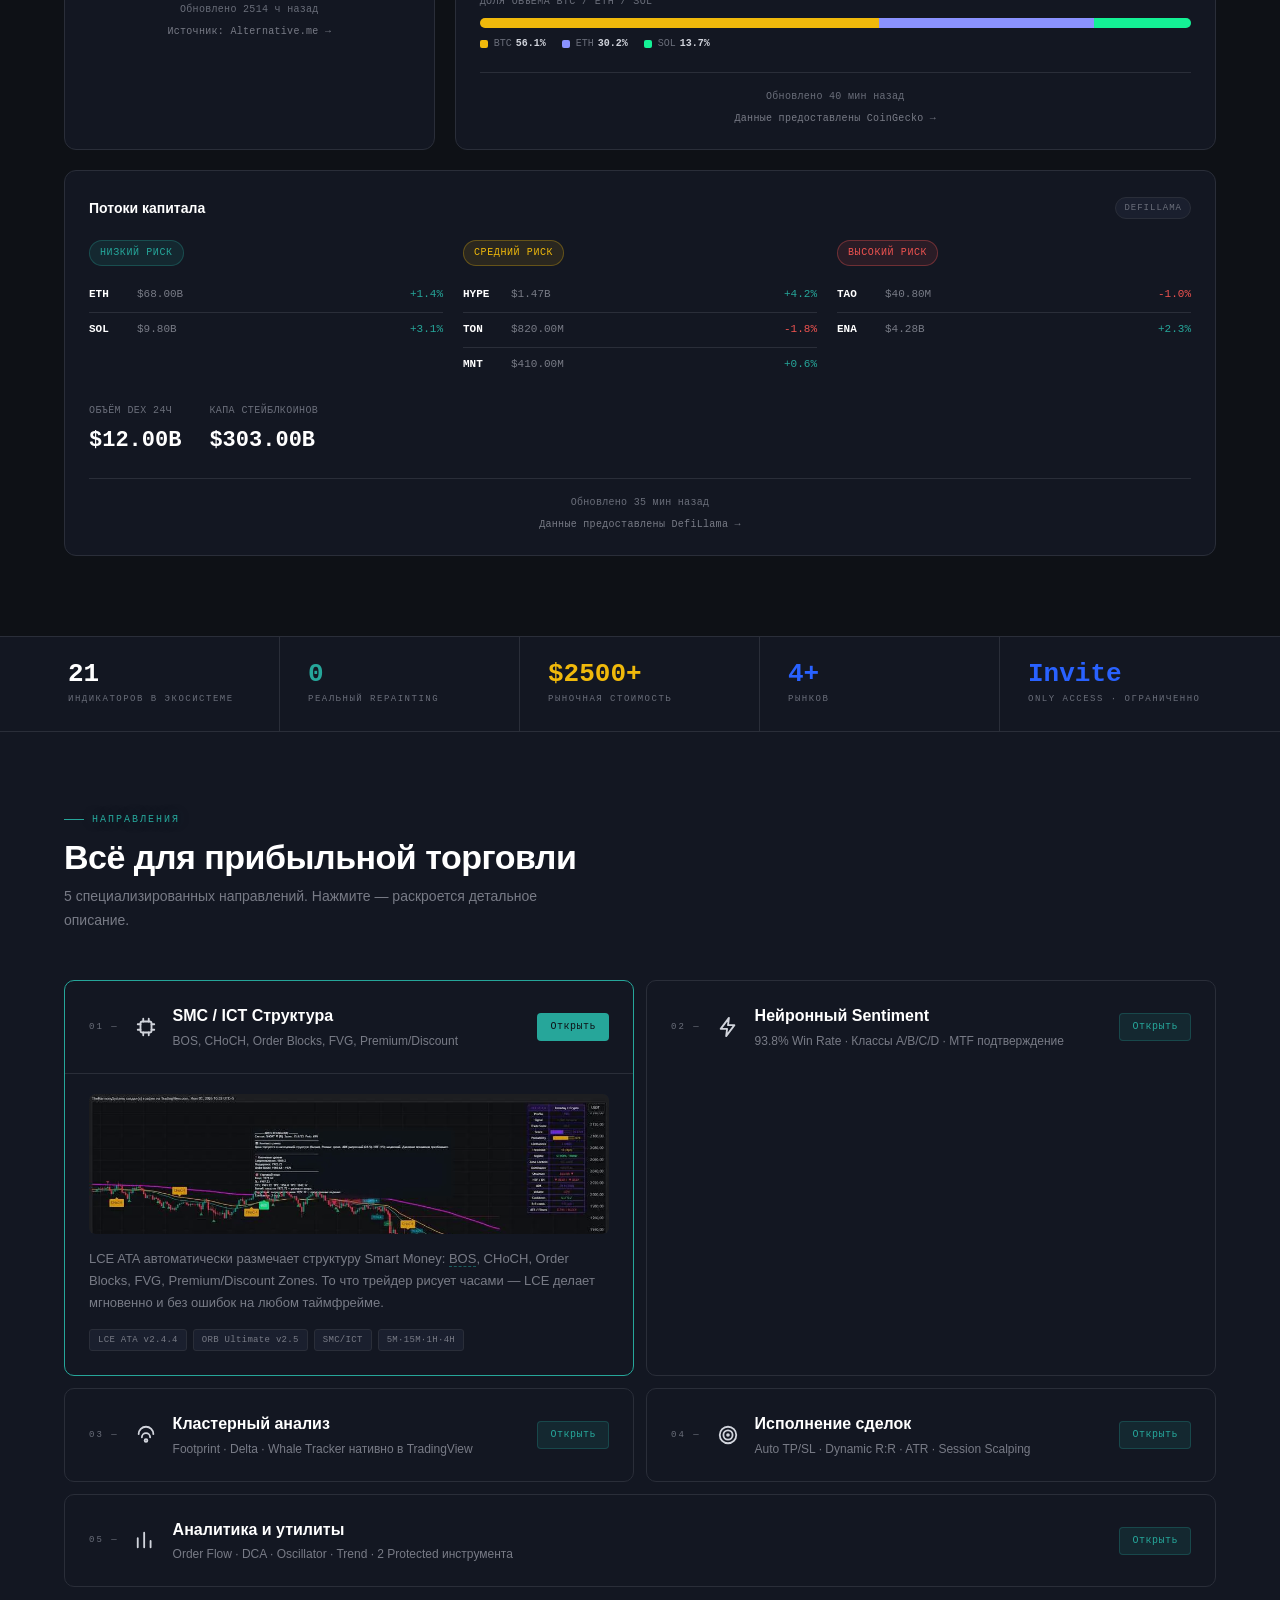
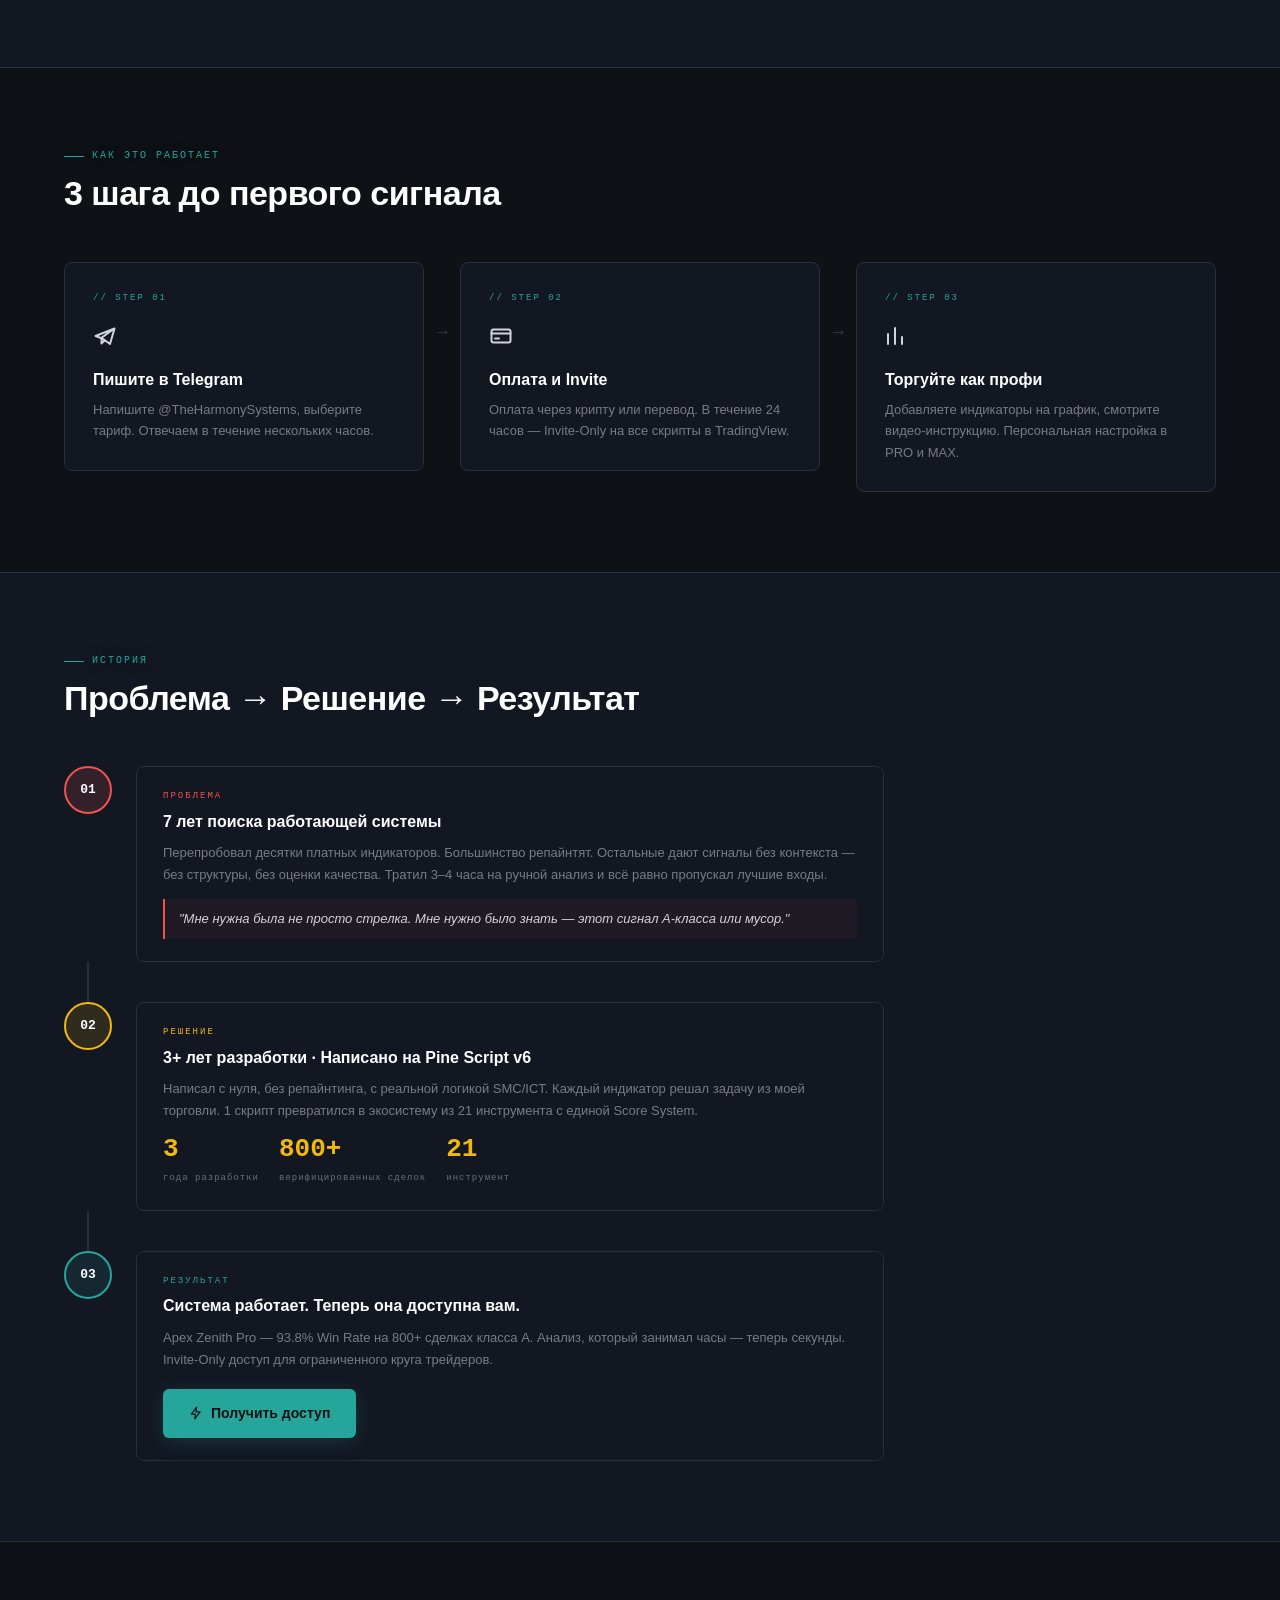
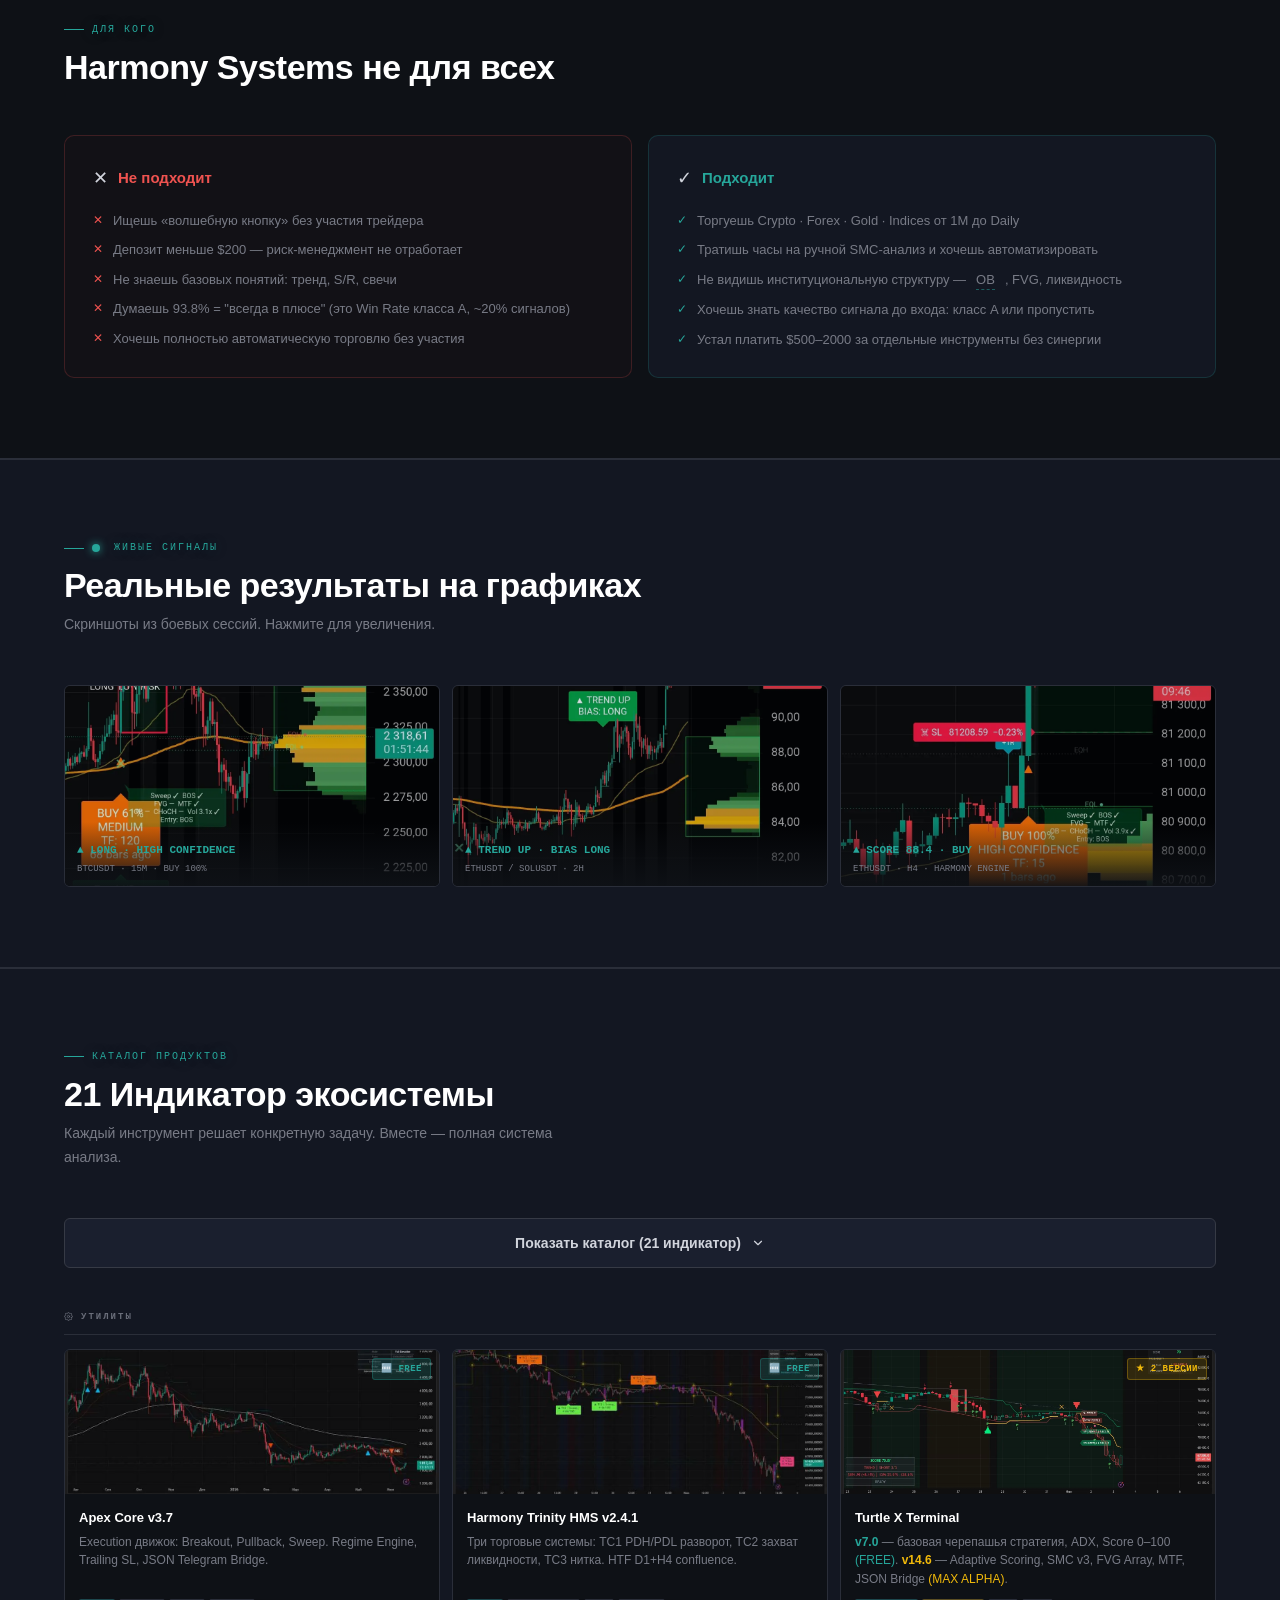
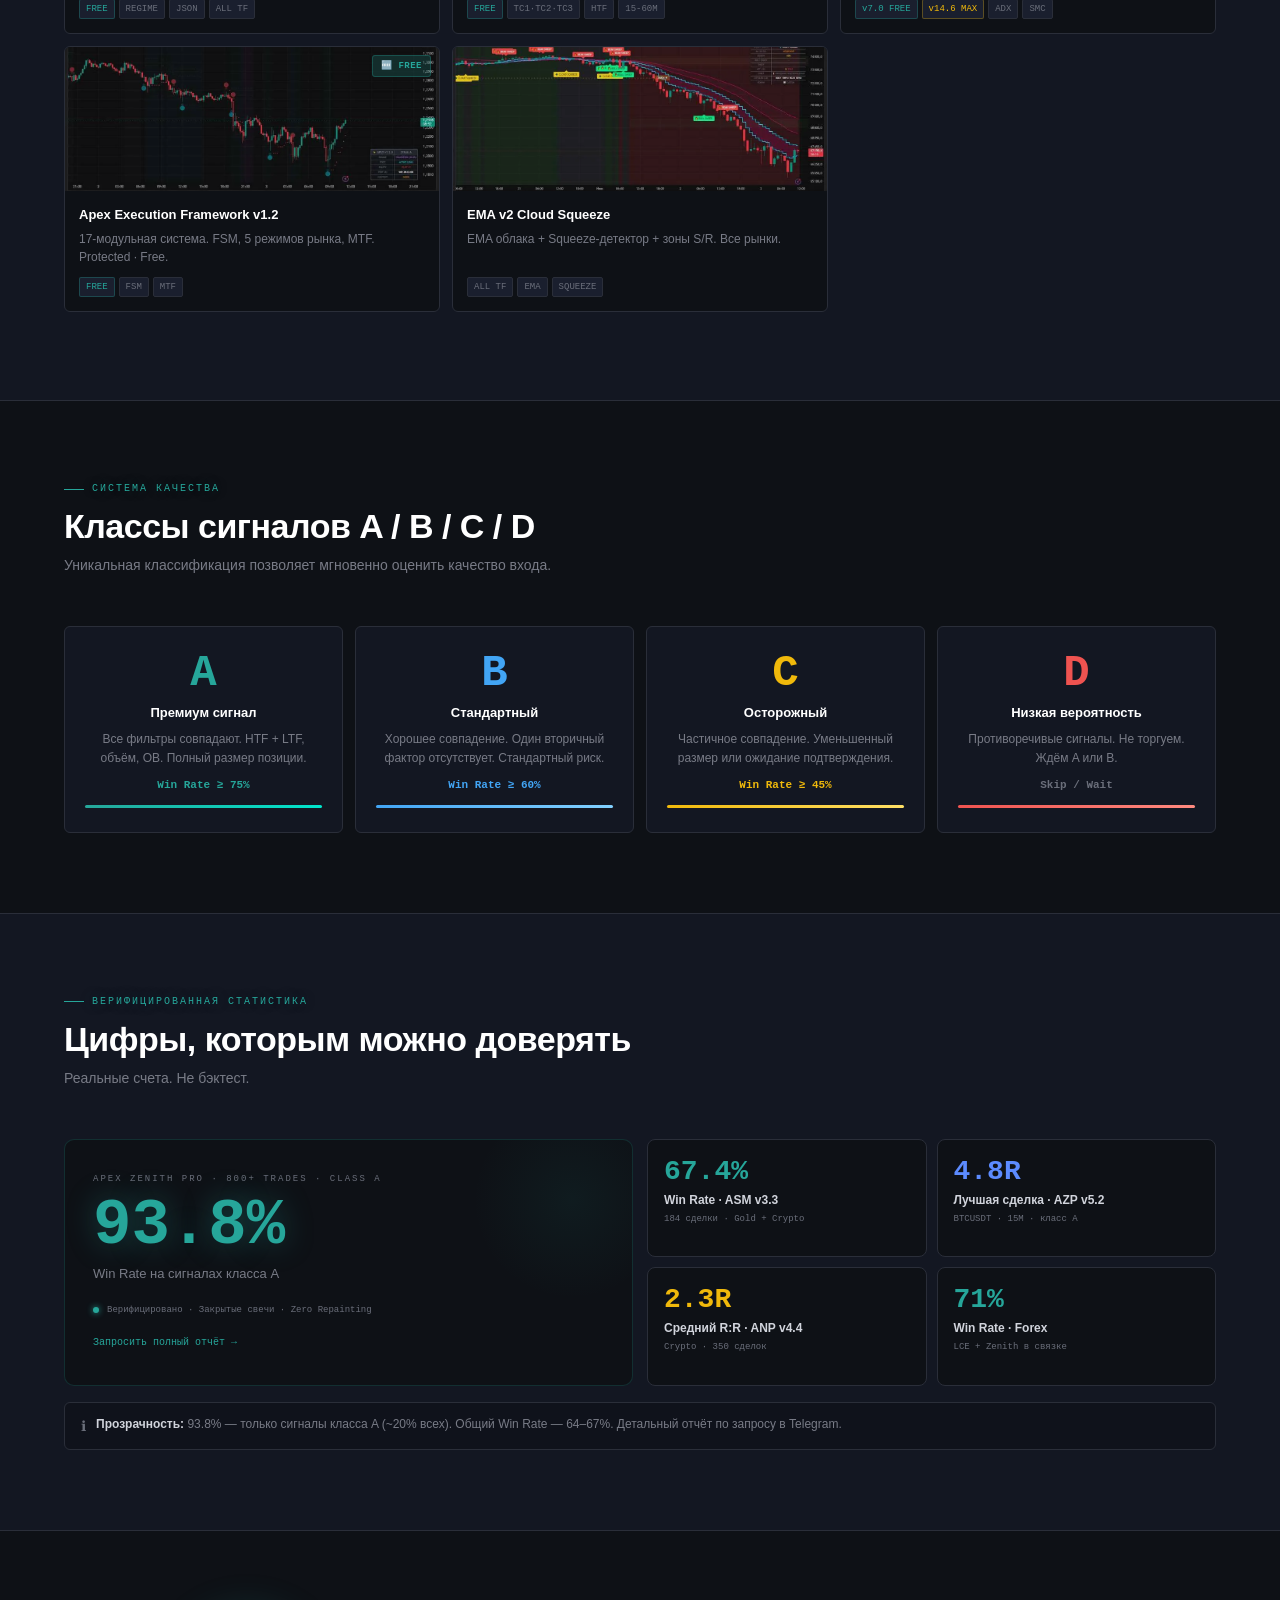
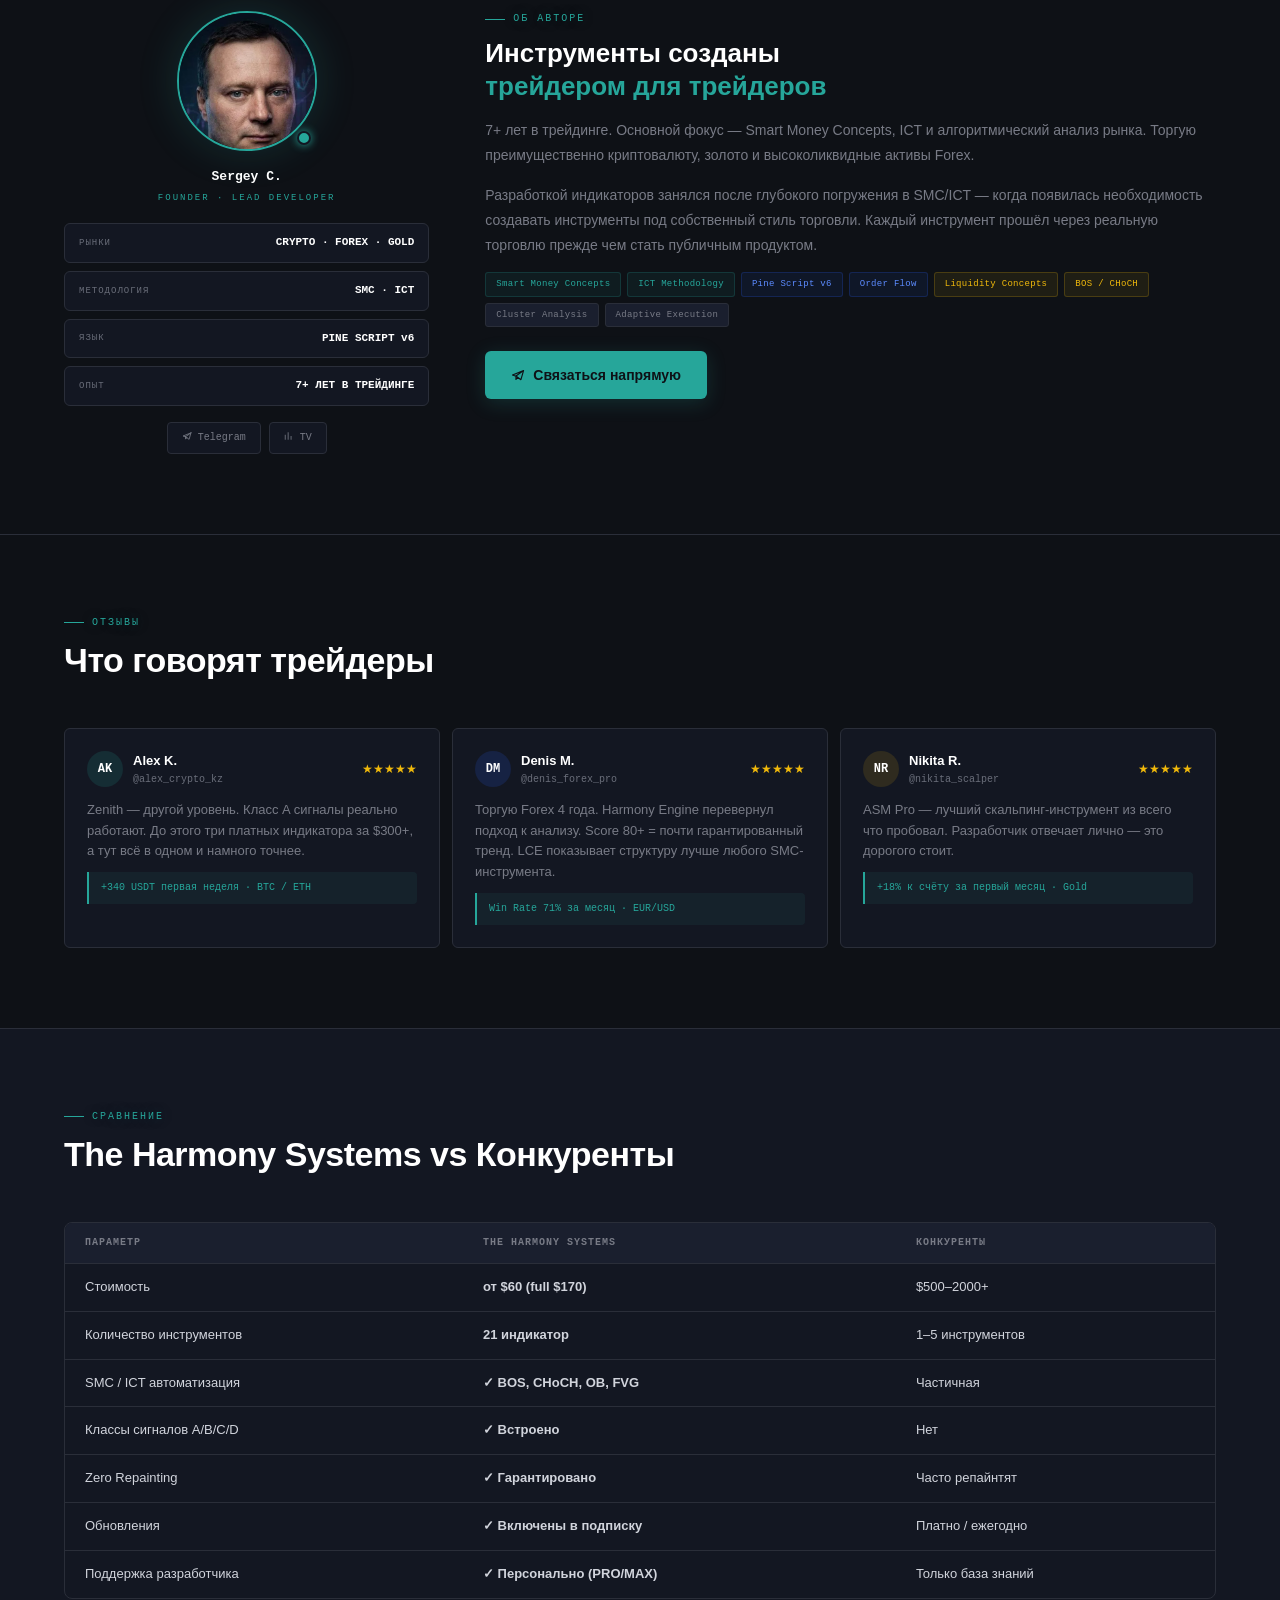
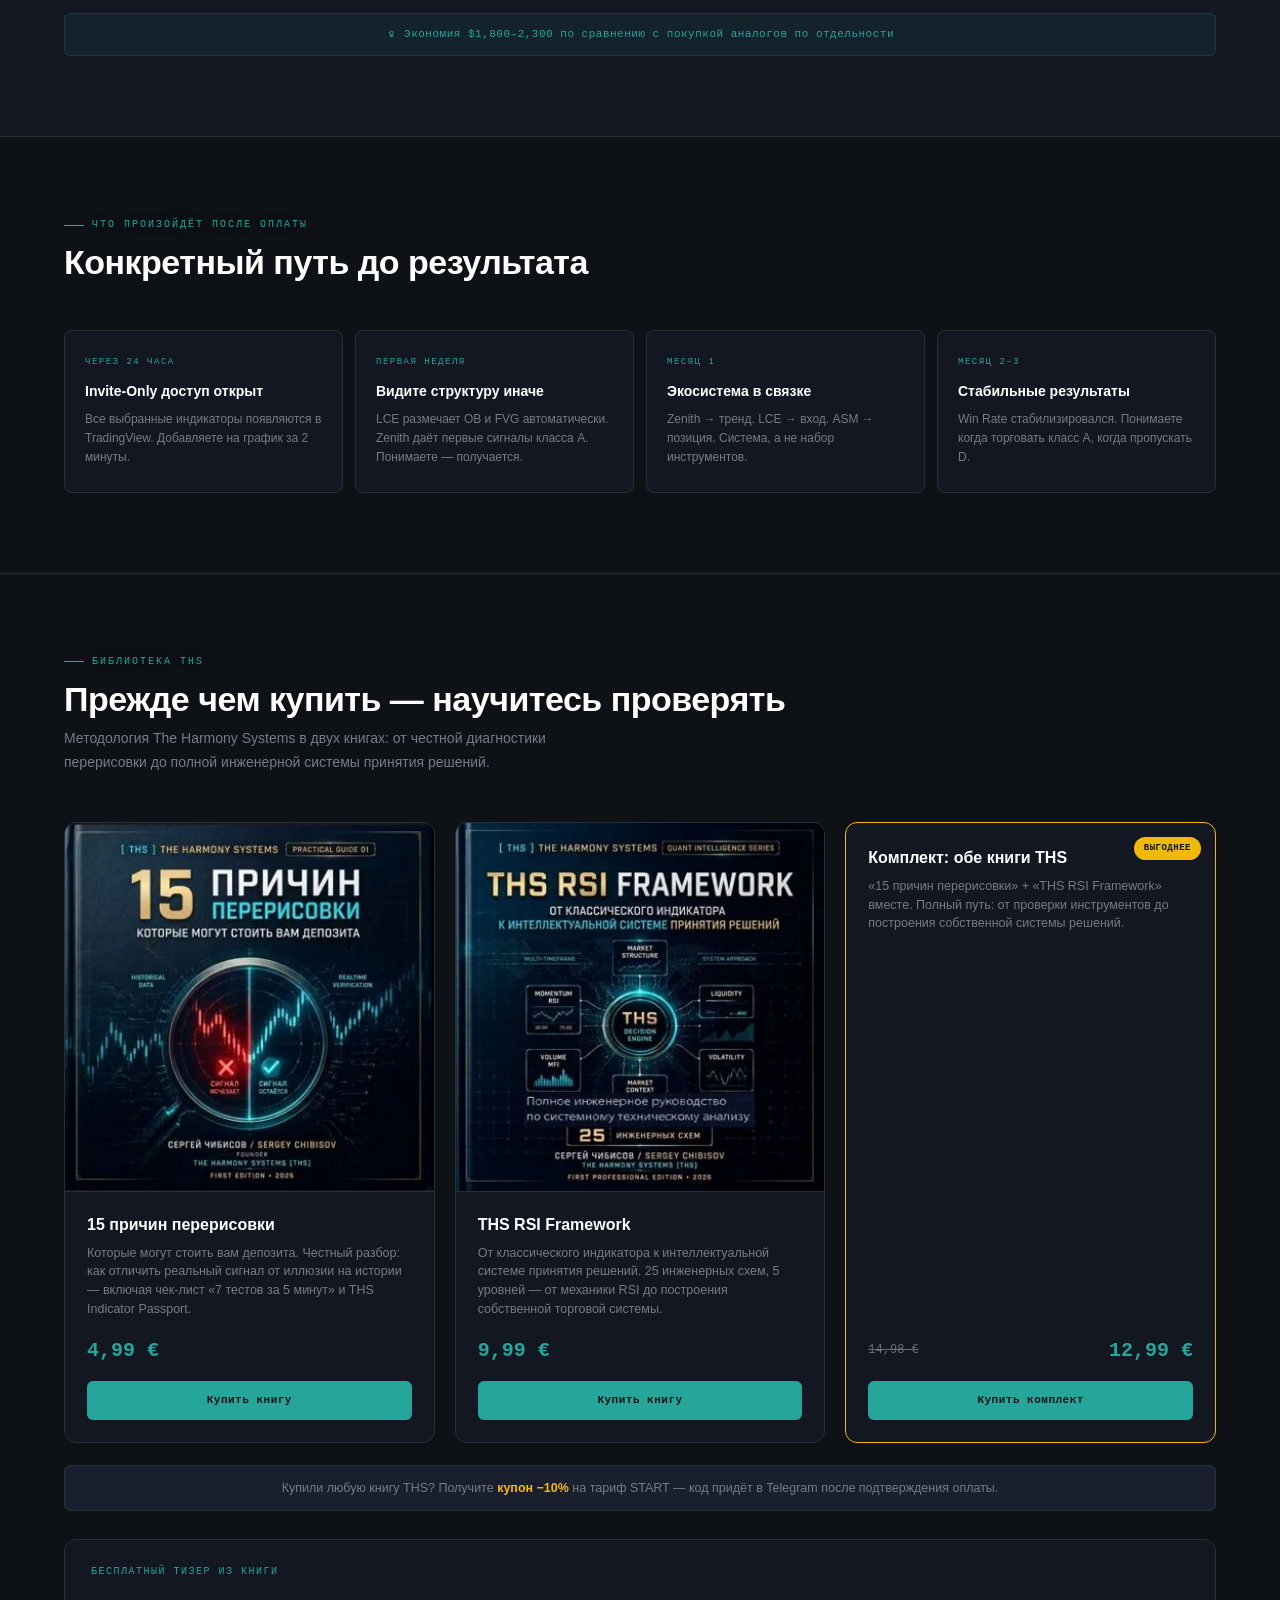
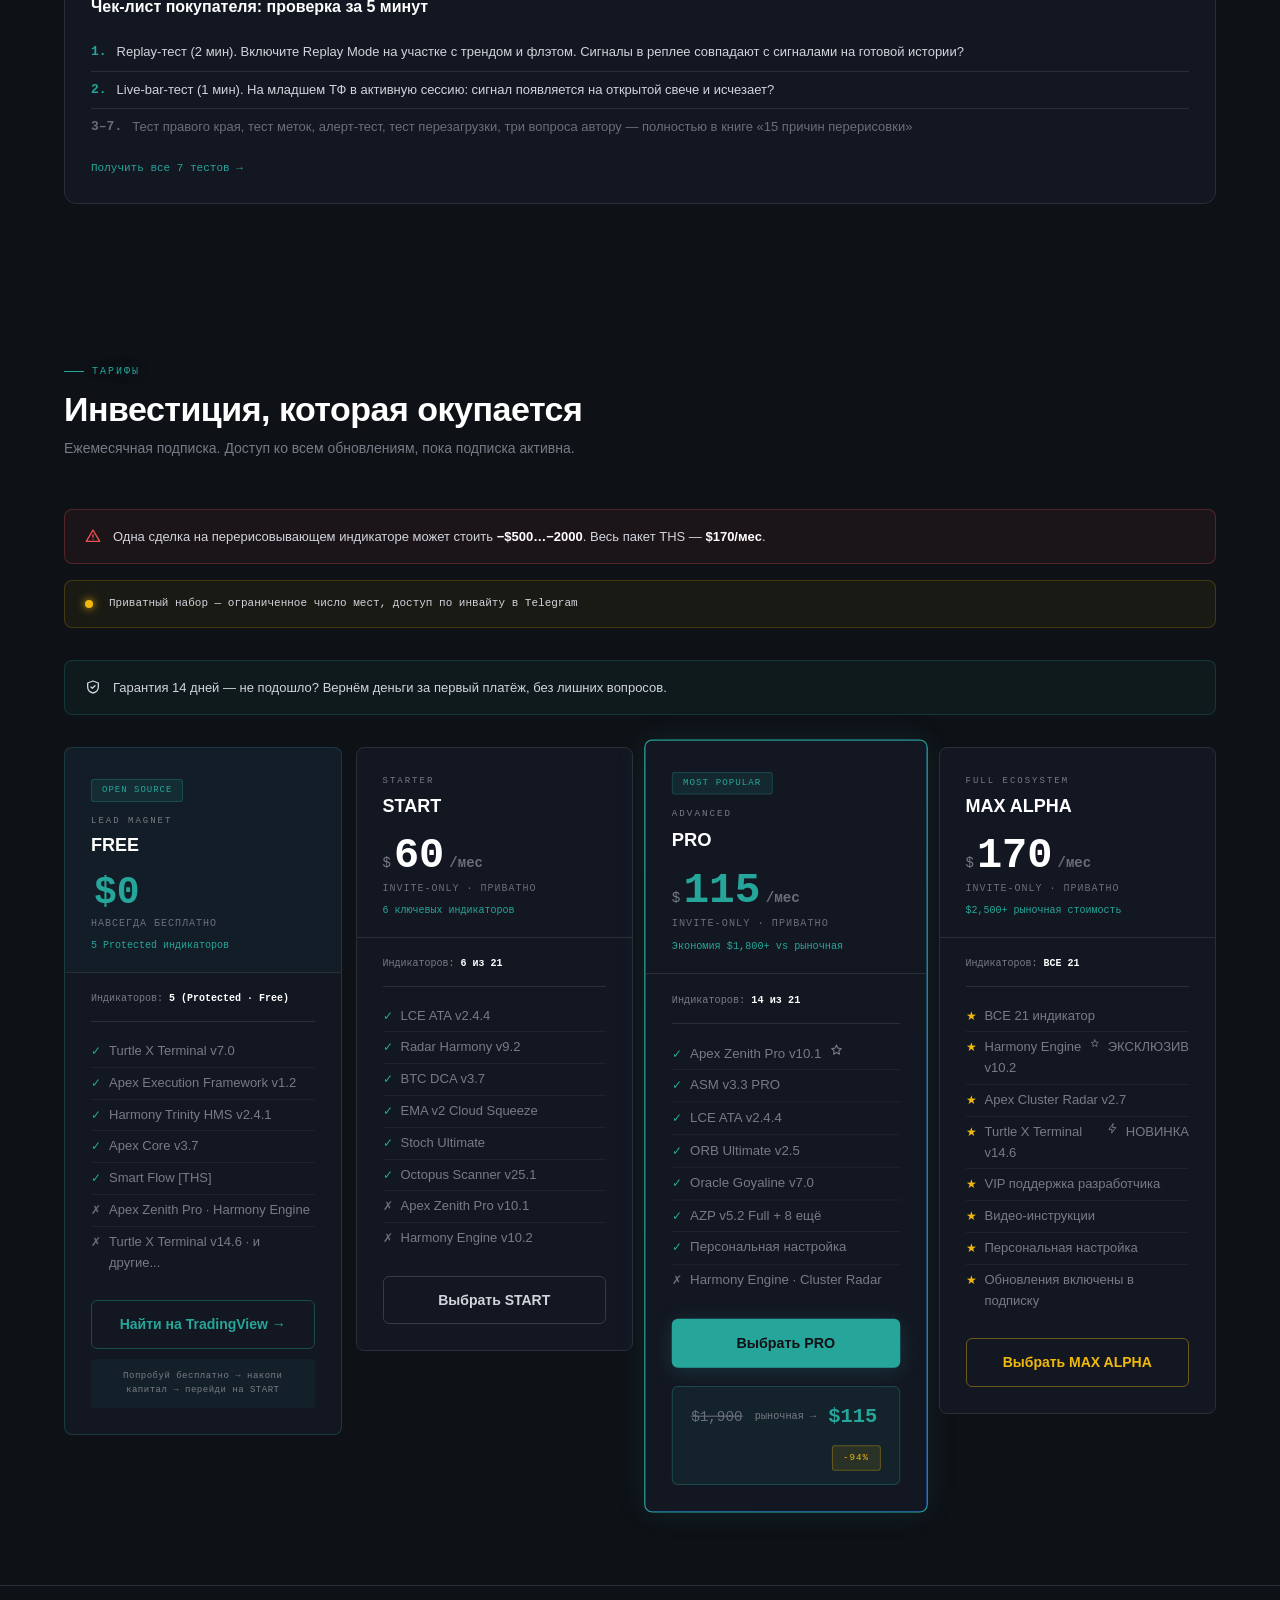
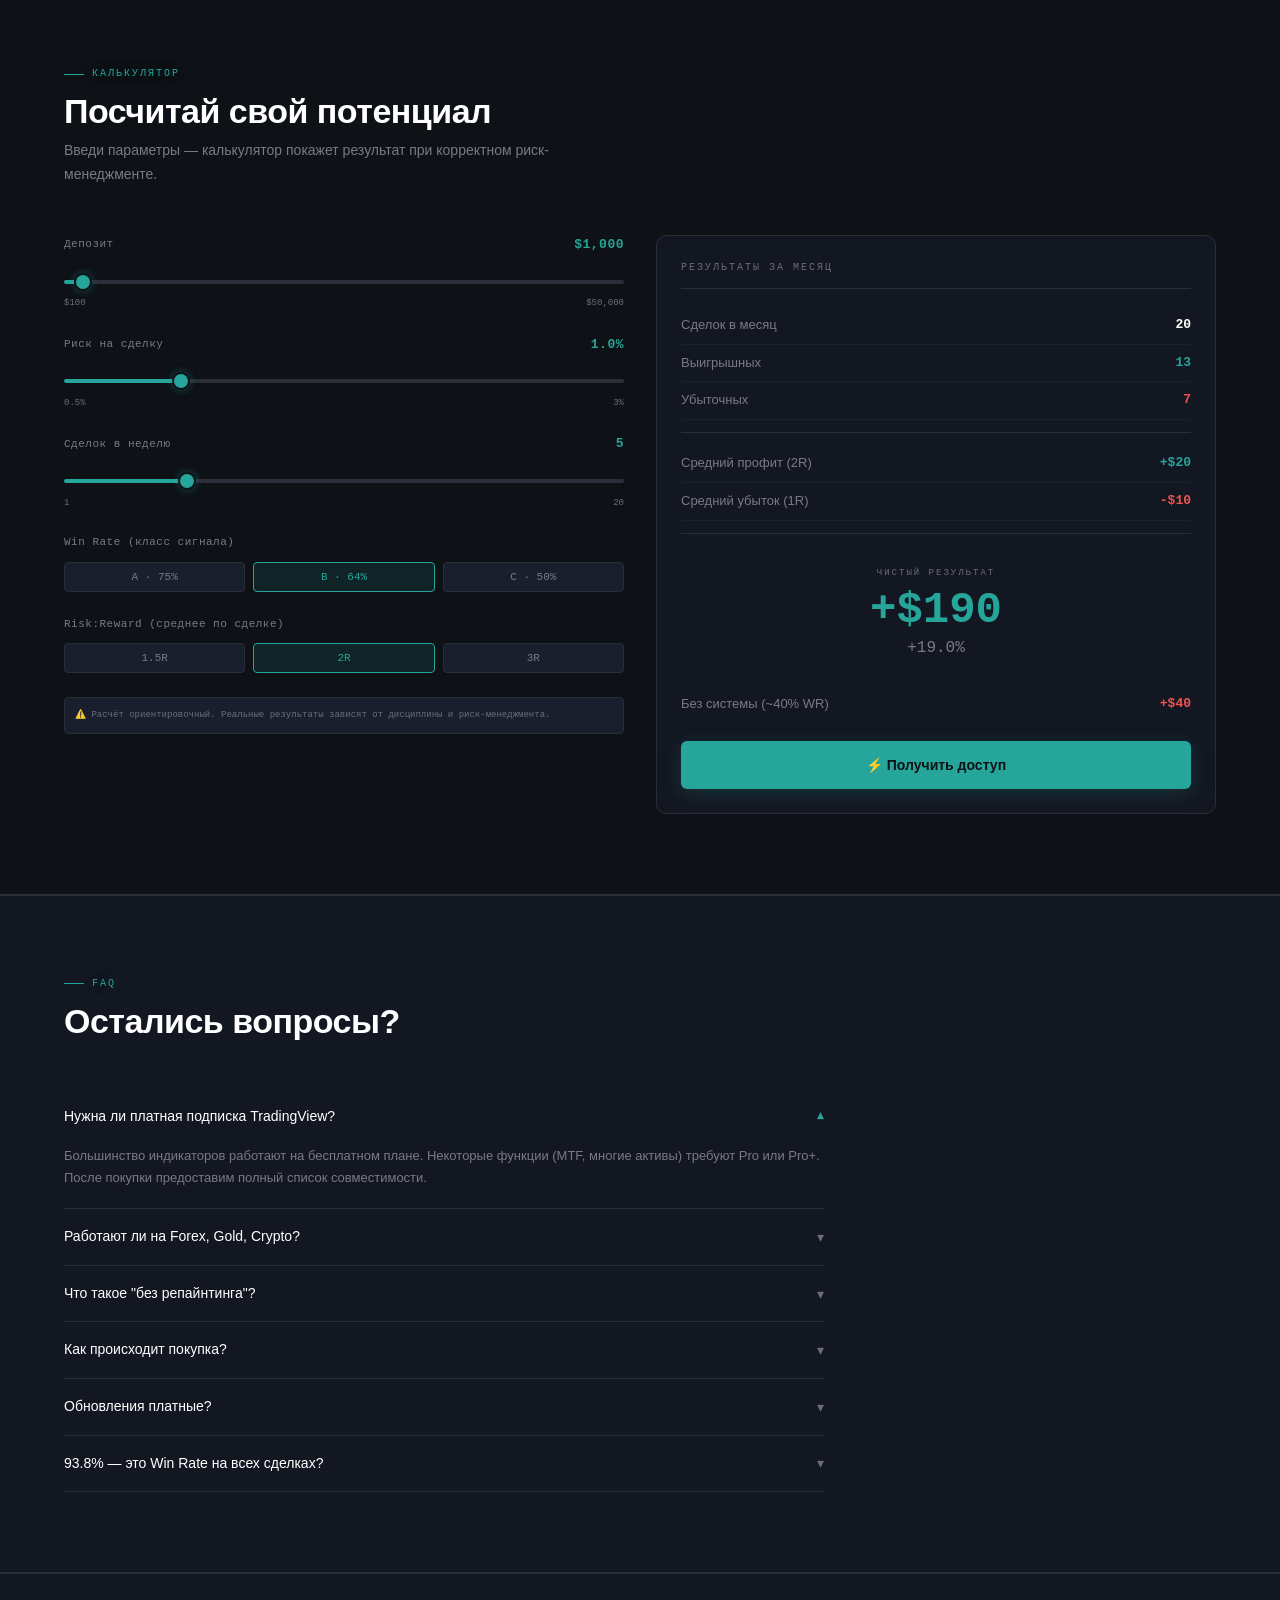
==== commit d6de15e2: "Add files via upload" ====
--- a/index.html
+++ b/index.html
@@ -621,9 +621,43 @@
       </div>
     </div>
 
-    <!-- Потоки капитала (TVL/DEX) — следующим шагом -->
-    <div class="mctx-card mctx-soon">
-      <span class="mctx-soon-txt">Потоки капитала — скоро</span>
+    <!-- Потоки капитала: TVL по риск-тирам (DefiLlama) -->
+    <div class="mctx-card mctx-card-full" id="mctxCf">
+      <div class="mctx-card-head">
+        <span class="mctx-card-title">Потоки капитала</span>
+        <span class="mctx-card-tag">DEFILLAMA</span>
+      </div>
+
+      <div class="cf-tiers">
+        <div class="cf-tier">
+          <span class="cf-tier-head low">Низкий риск</span>
+          <div class="cf-rows" id="cfRowsLow"></div>
+        </div>
+        <div class="cf-tier">
+          <span class="cf-tier-head medium">Средний риск</span>
+          <div class="cf-rows" id="cfRowsMedium"></div>
+        </div>
+        <div class="cf-tier">
+          <span class="cf-tier-head high">Высокий риск</span>
+          <div class="cf-rows" id="cfRowsHigh"></div>
+        </div>
+      </div>
+
+      <div class="an-stats cf-extra">
+        <div class="an-stat">
+          <span class="an-stat-lbl">Объём DEX 24ч</span>
+          <span class="an-stat-val" id="cfDexVol">—</span>
+        </div>
+        <div class="an-stat">
+          <span class="an-stat-lbl">Капа стейблкоинов</span>
+          <span class="an-stat-val" id="cfStableMcap">—</span>
+        </div>
+      </div>
+
+      <div class="mctx-meta">
+        <span id="cfUpdated">—</span>
+        <a href="https://defillama.com/" target="_blank" rel="noopener noreferrer" class="mctx-source">Данные предоставлены DefiLlama →</a>
+      </div>
     </div>
 
   </div>
--- a/styles.css
+++ b/styles.css
@@ -1450,6 +1450,29 @@
 .an-vol-leg.btc::before{content:'';width:8px;height:8px;border-radius:2px;background:#f0b90b;display:inline-block;margin-right:2px;}
 .an-vol-leg.eth::before{content:'';width:8px;height:8px;border-radius:2px;background:#8a92ff;display:inline-block;margin-right:2px;}
 .an-vol-leg.sol::before{content:'';width:8px;height:8px;border-radius:2px;background:#14f195;display:inline-block;margin-right:2px;}
+
+/* Потоки капитала — риск-карта DefiLlama */
+.mctx-card-full{grid-column:1/-1;align-items:stretch;text-align:left;}
+
+.cf-tiers{display:grid;grid-template-columns:repeat(3,1fr);gap:20px;margin-bottom:20px;}
+@media(max-width:720px){.cf-tiers{grid-template-columns:1fr;}}
+
+.cf-tier-head{font-family:var(--mono);font-size:10px;letter-spacing:.6px;text-transform:uppercase;padding:4px 10px;border-radius:20px;display:inline-block;margin-bottom:12px;}
+.cf-tier-head.low{color:var(--green);background:var(--green-glow);border:1px solid rgba(38,166,154,.3);}
+.cf-tier-head.medium{color:var(--gold);background:rgba(240,185,11,.1);border:1px solid rgba(240,185,11,.3);}
+.cf-tier-head.high{color:var(--red);background:rgba(239,83,80,.1);border:1px solid rgba(239,83,80,.35);}
+
+.cf-row{display:flex;align-items:center;gap:8px;padding:8px 0;border-bottom:1px solid var(--border);font-family:var(--mono);font-size:11px;}
+.cf-row:last-child{border-bottom:none;}
+.cf-row-sym{color:var(--white);font-weight:700;width:40px;flex-shrink:0;}
+.cf-row-tvl{color:var(--text2);flex:1;}
+.cf-row-chg{width:56px;text-align:right;flex-shrink:0;}
+.cf-row-chg.up{color:var(--green);}
+.cf-row-chg.down{color:var(--red);}
+.cf-row-chg.flat{color:var(--text3);}
+.cf-row-empty{font-family:var(--mono);font-size:10px;color:var(--text3);padding:4px 0;}
+
+.cf-extra{padding-top:2px;margin-bottom:0;}
 .anchor-banner{display:flex;align-items:center;gap:12px;background:rgba(239,83,80,.06);border:1px solid rgba(239,83,80,.25);border-radius:8px;padding:14px 20px;margin-bottom:16px;}
 .anchor-icon{color:var(--red);font-size:16px;flex-shrink:0;}
 .anchor-text{font-size:13px;color:var(--text);line-height:1.5;}
